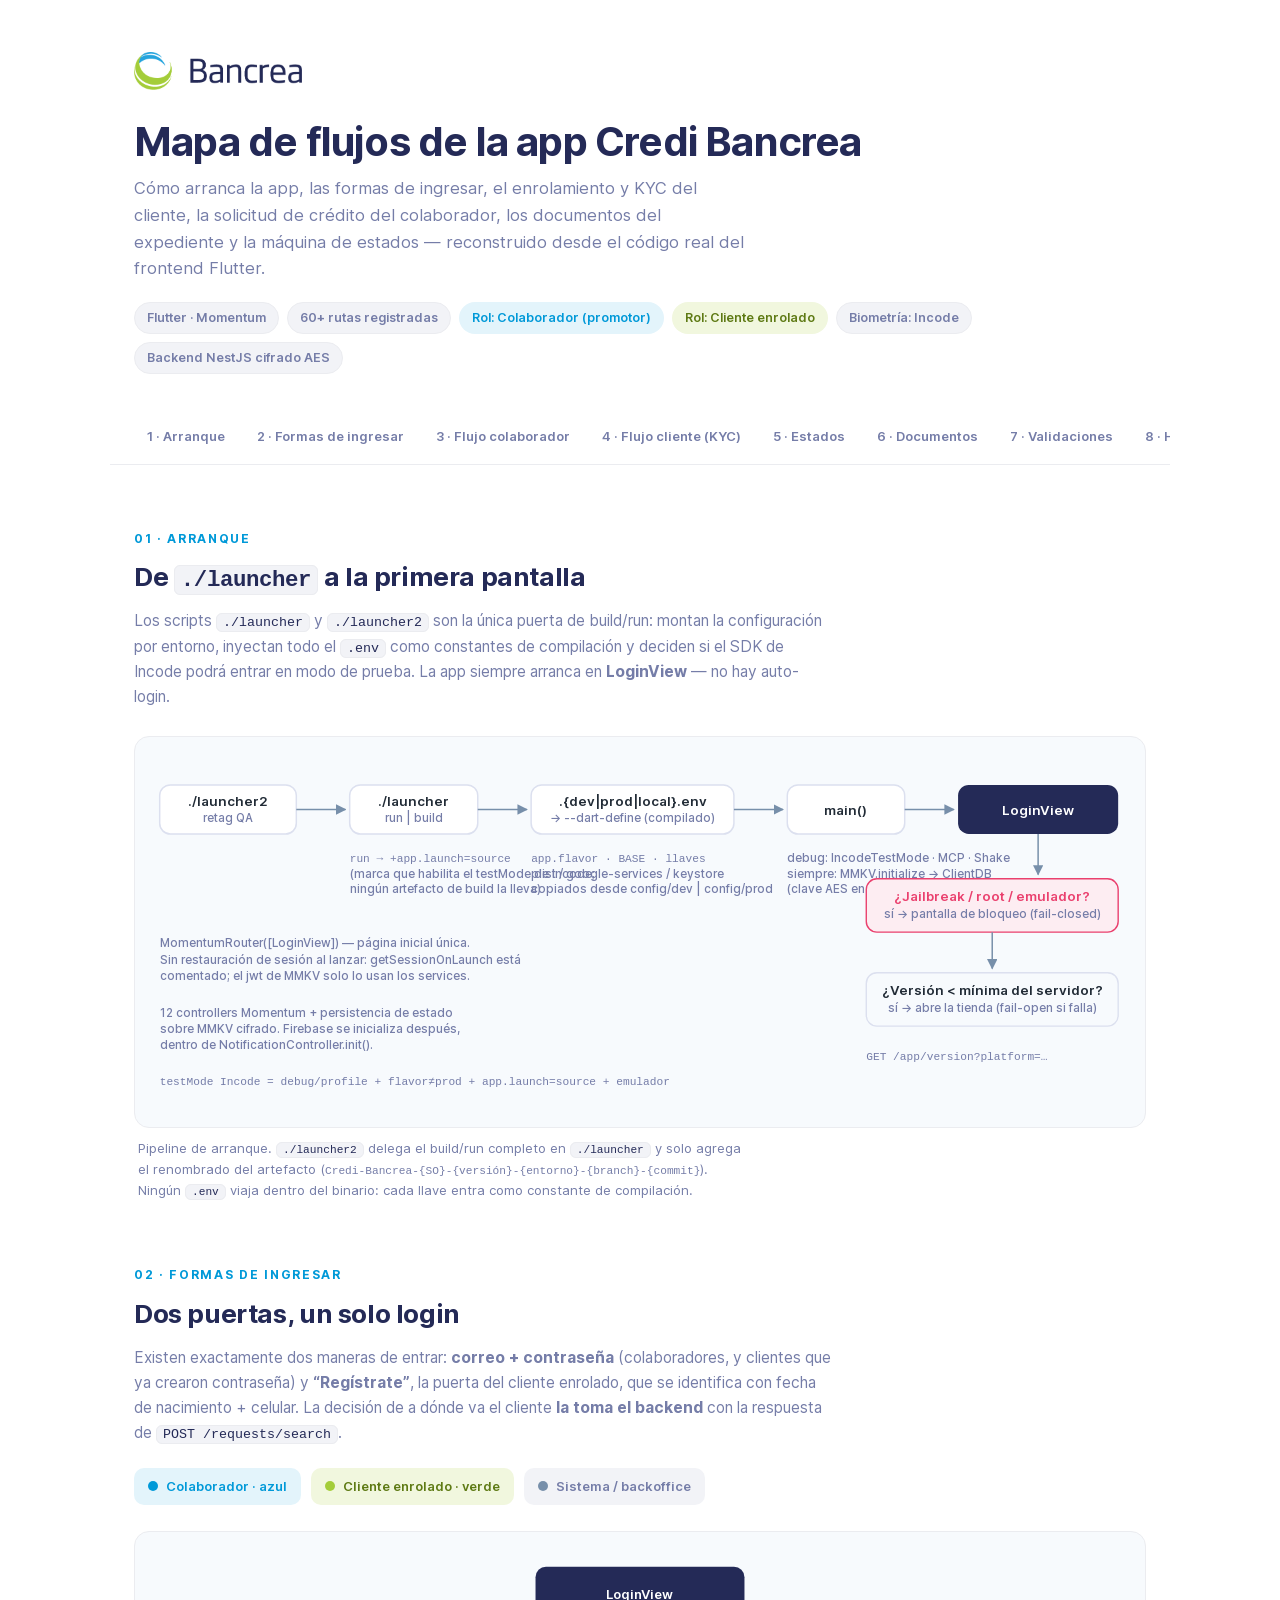
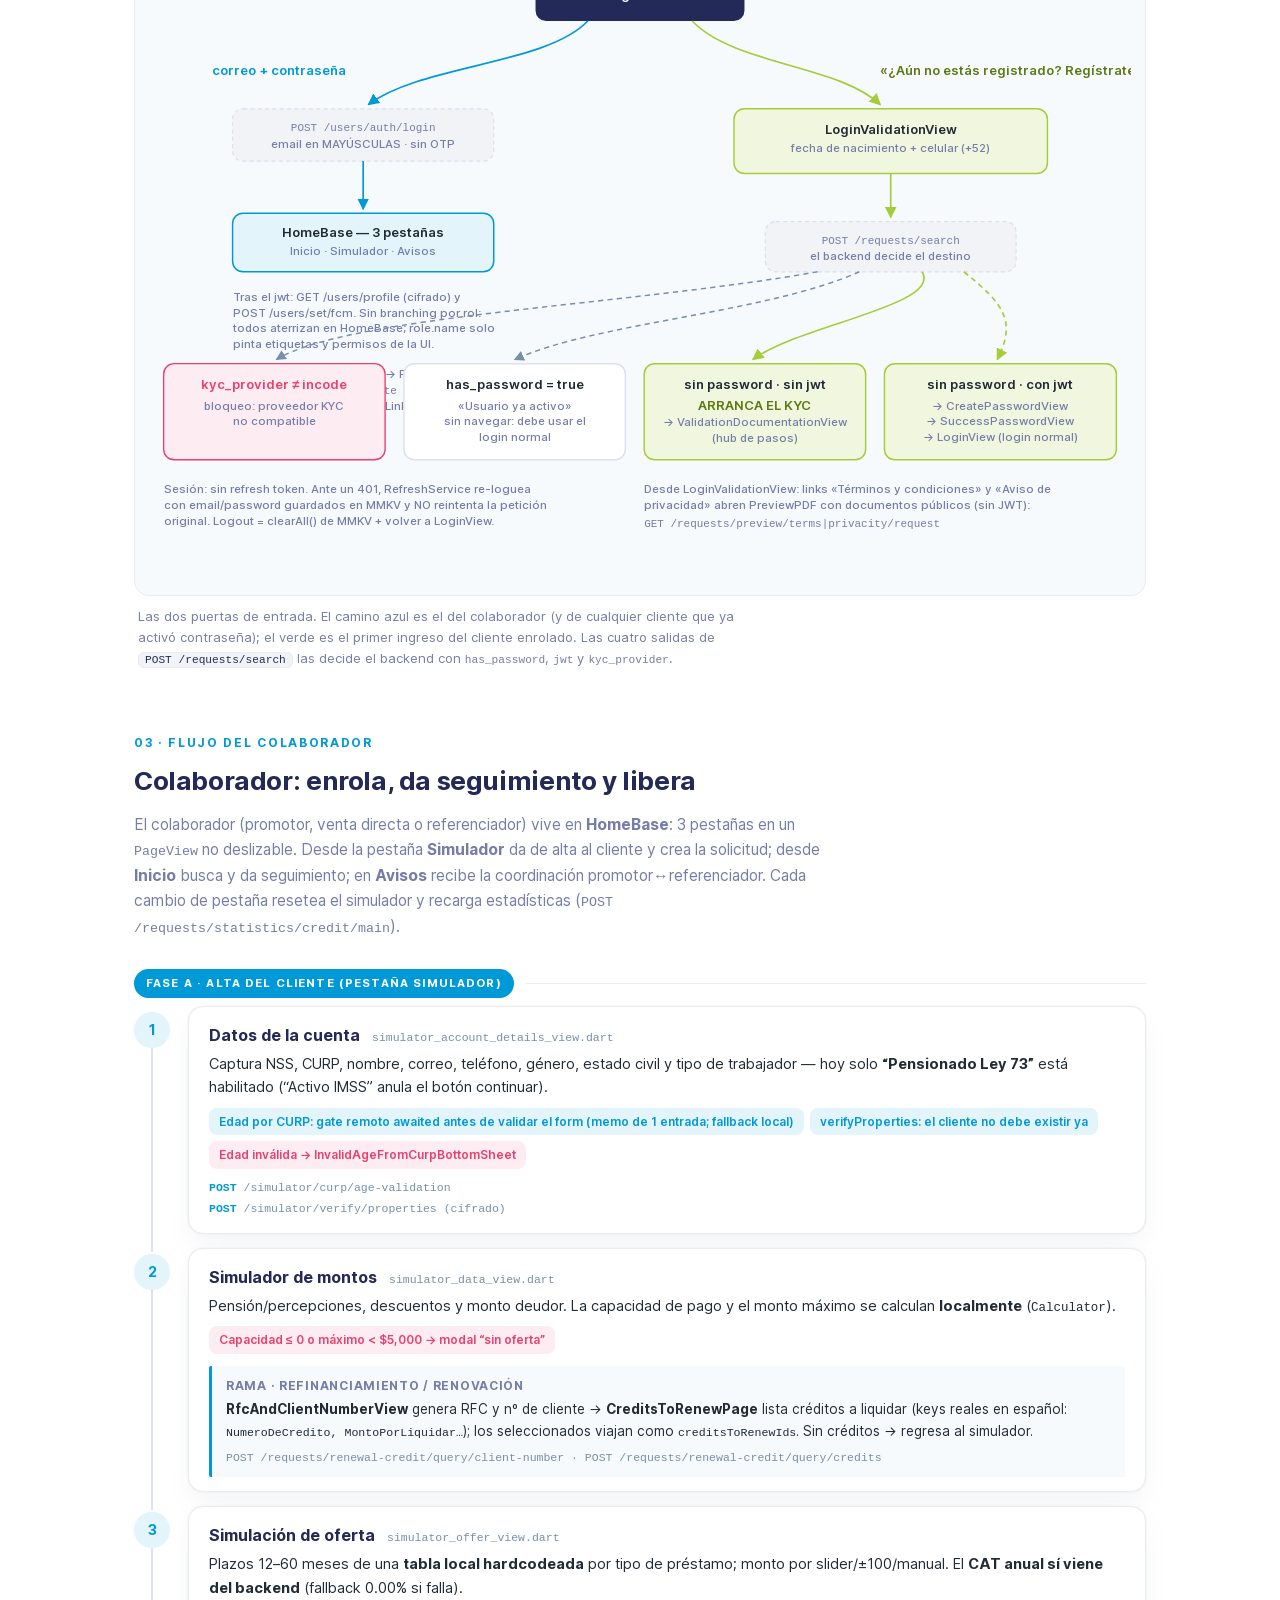
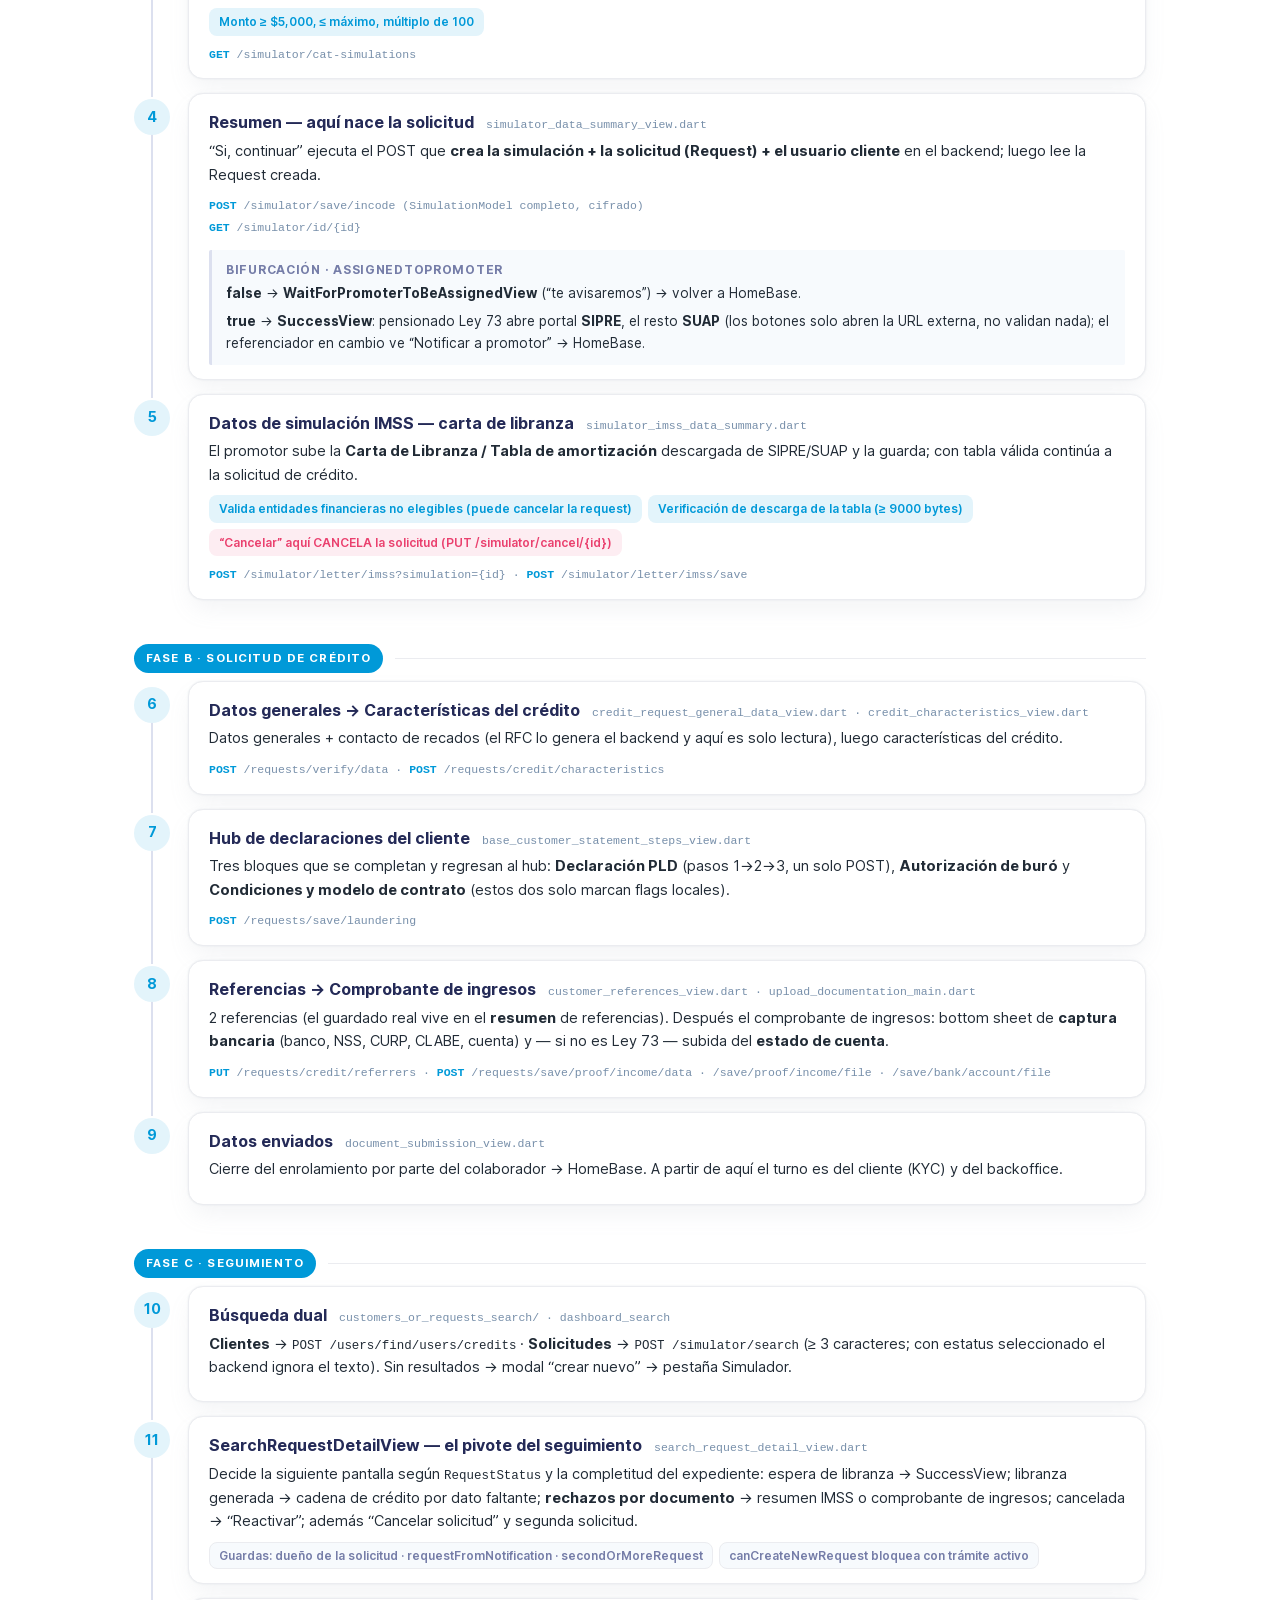
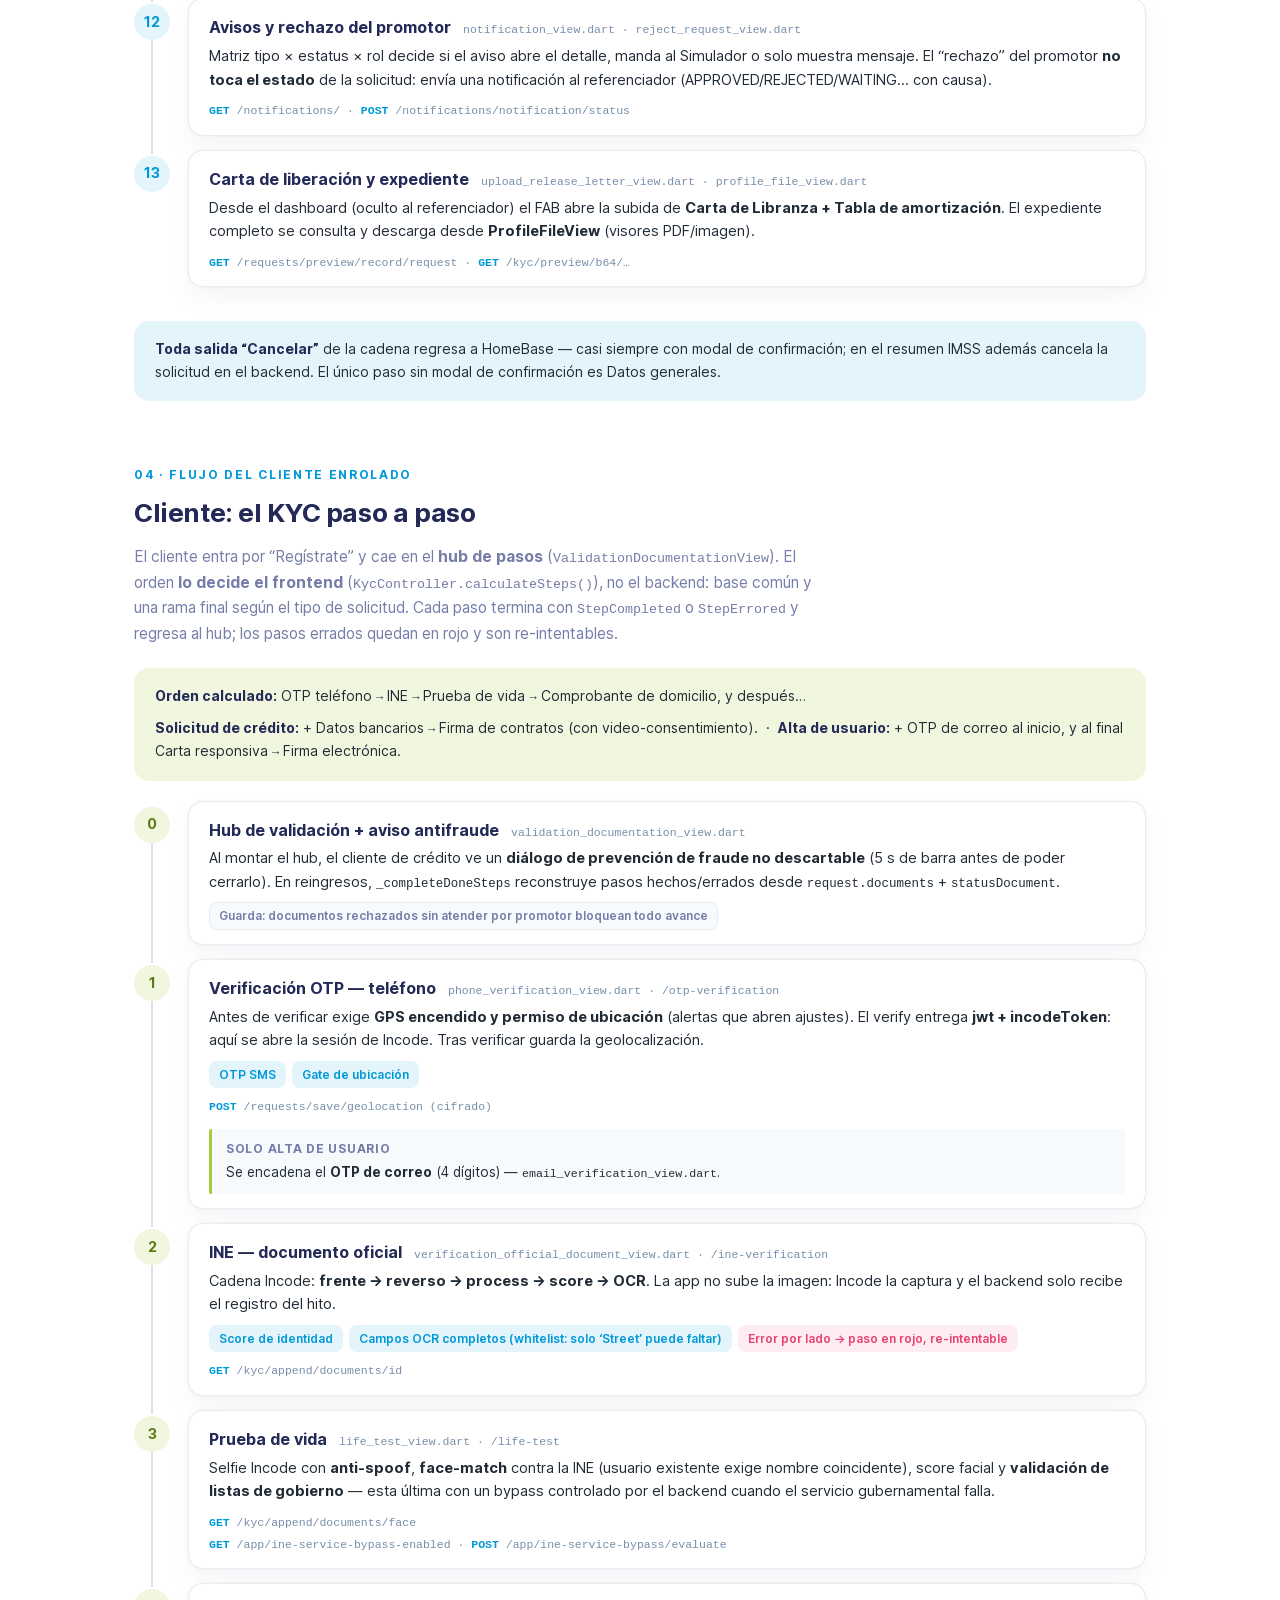
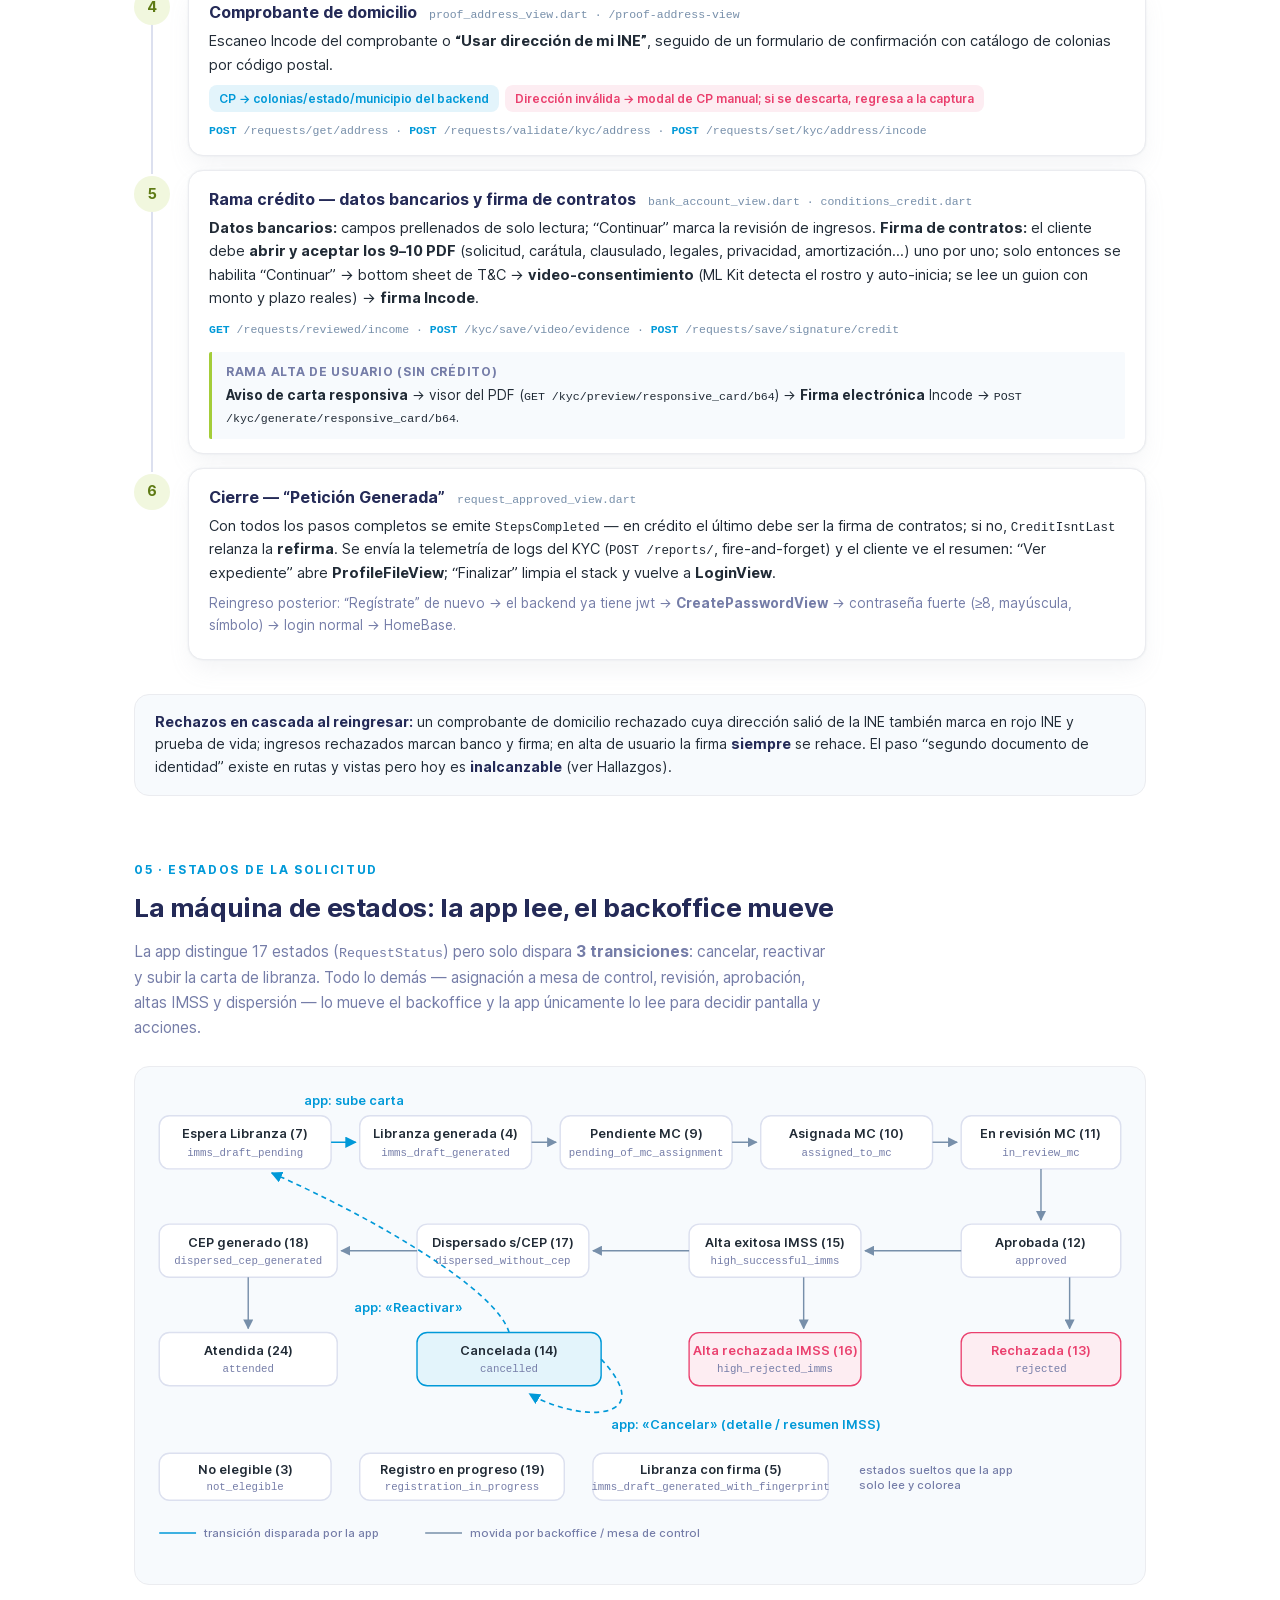
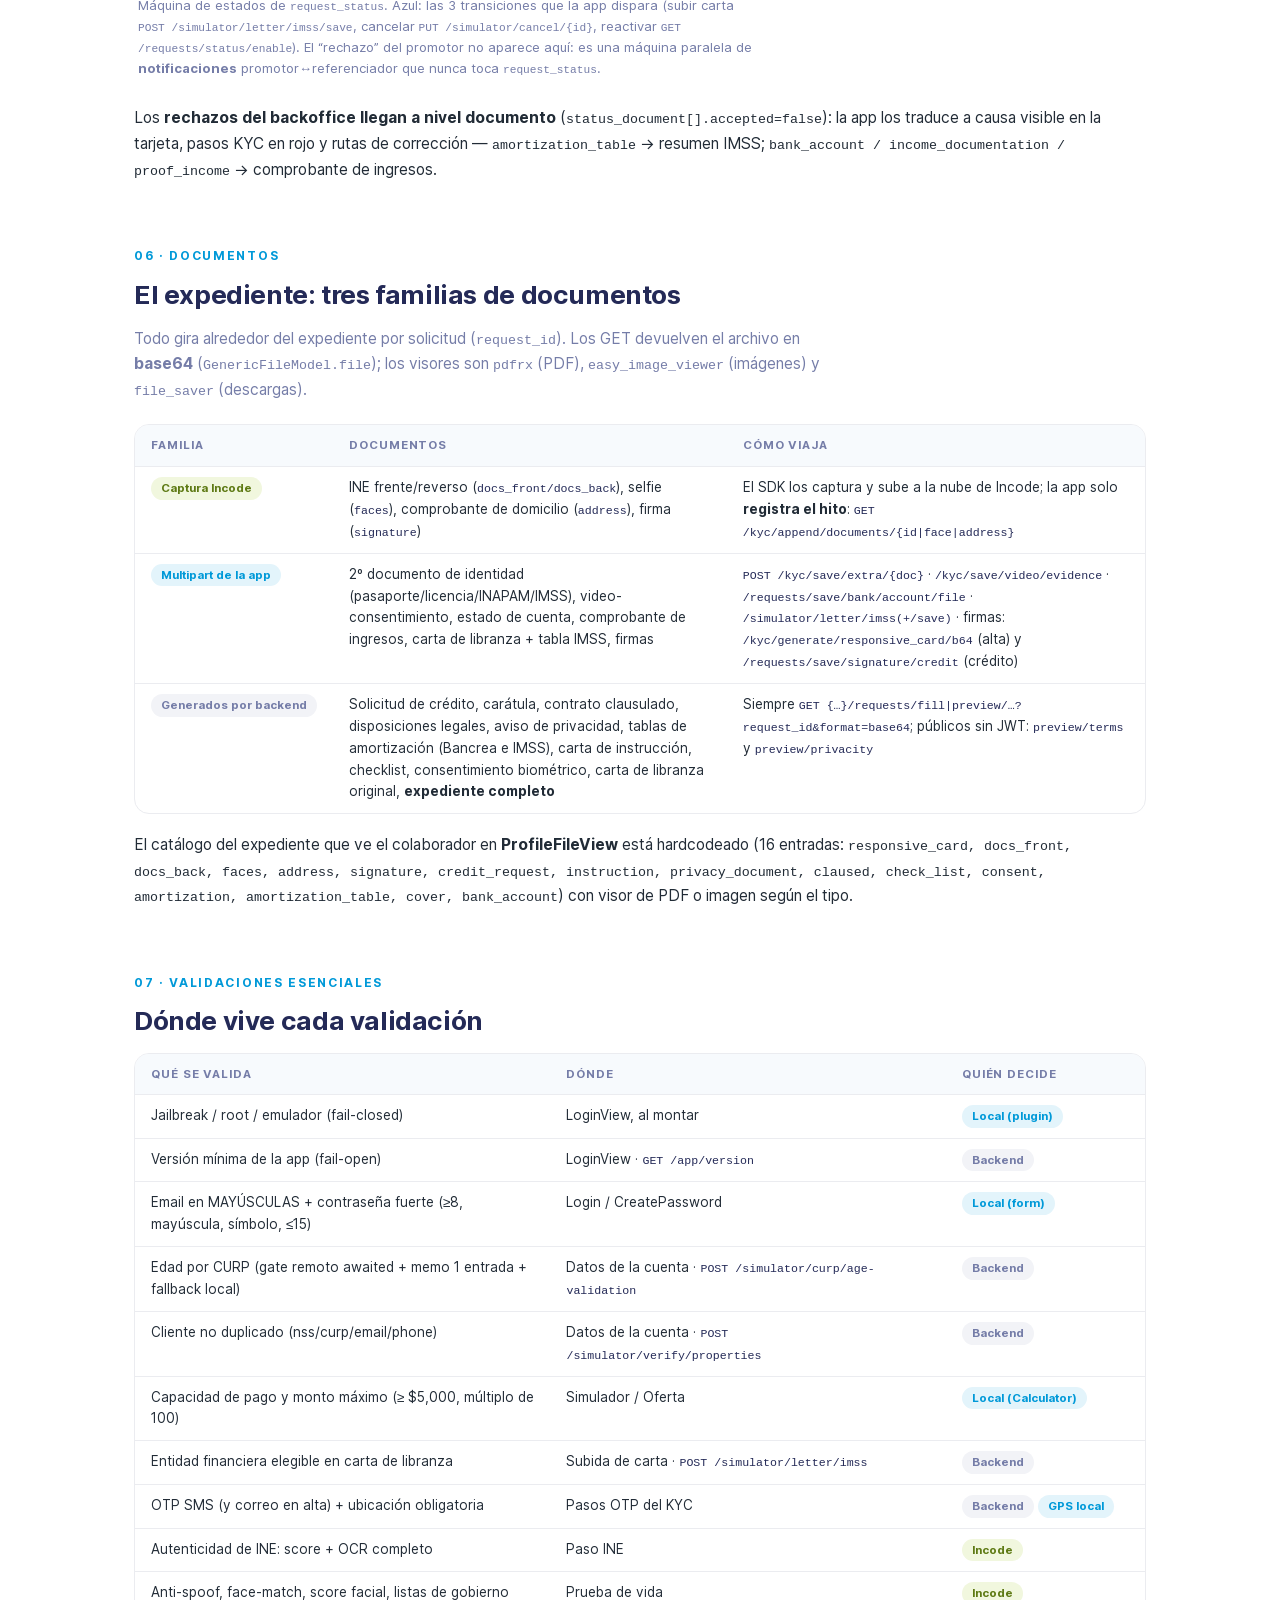
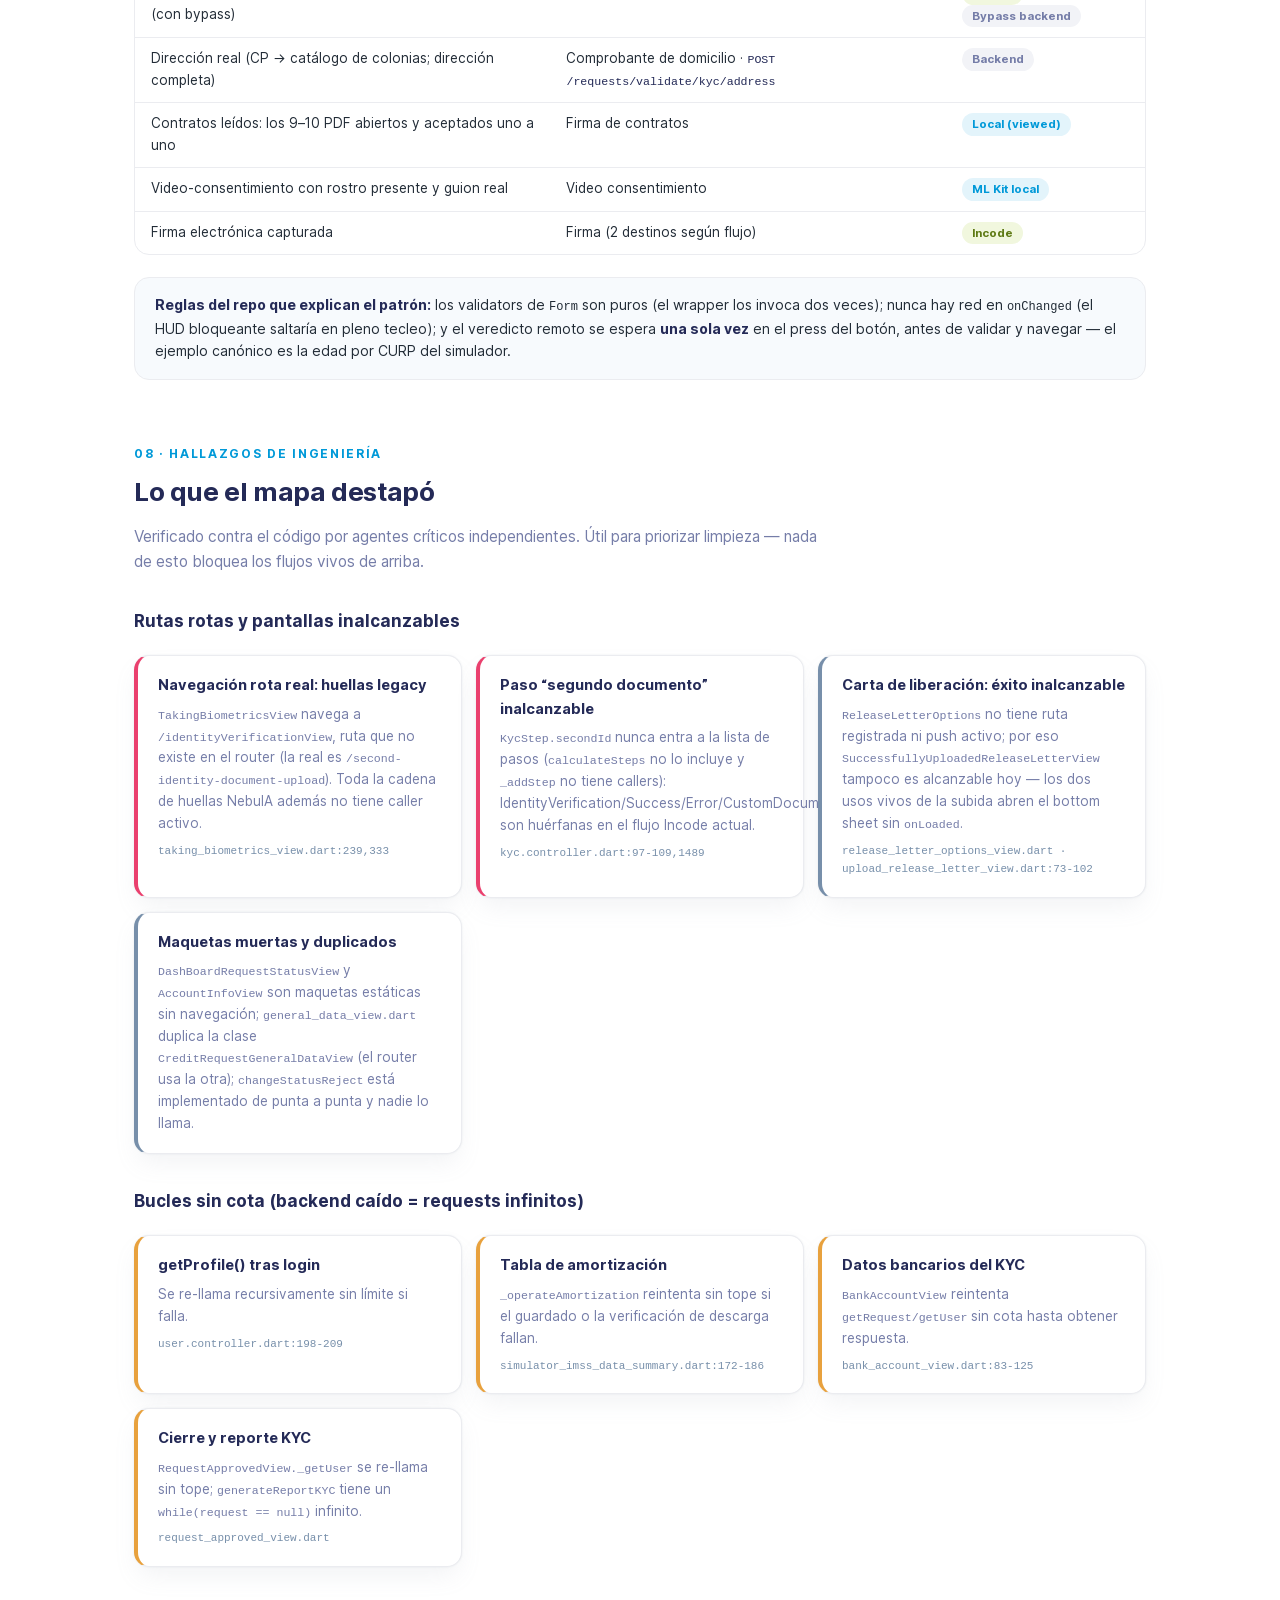
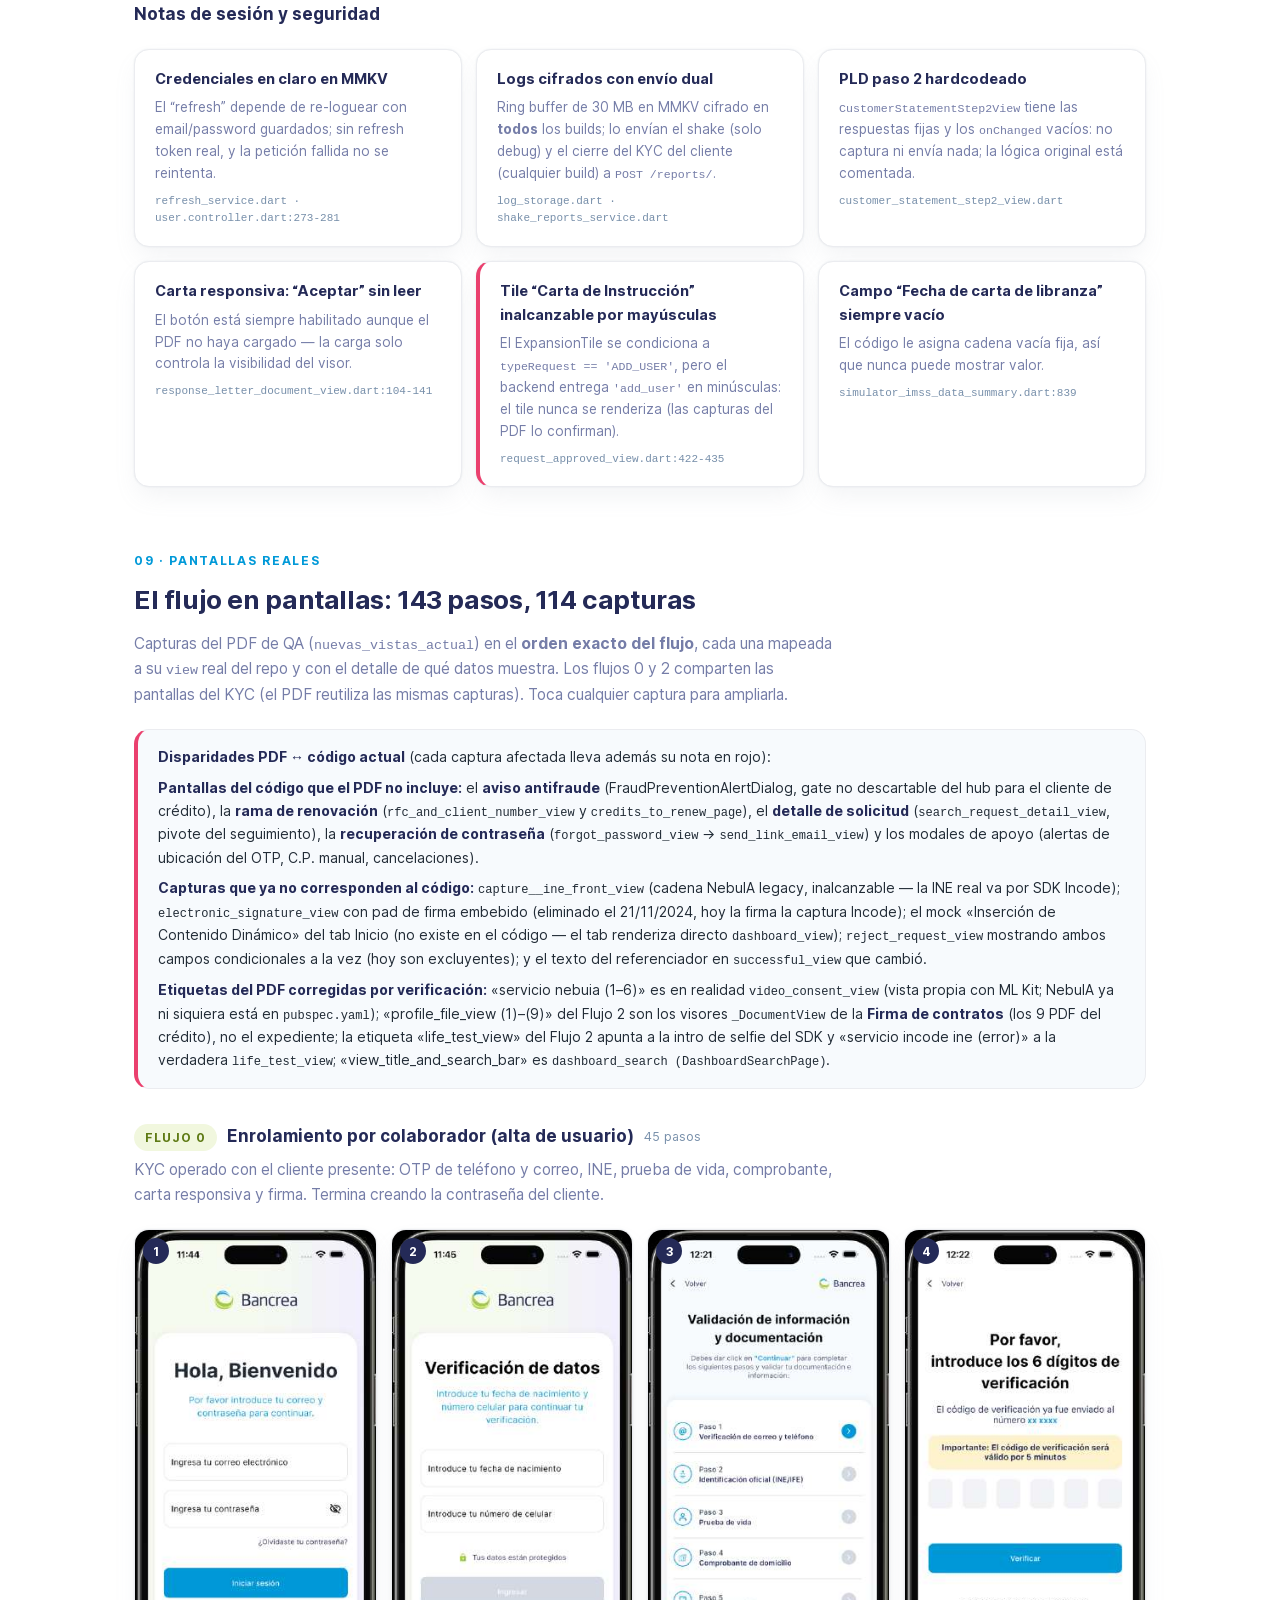
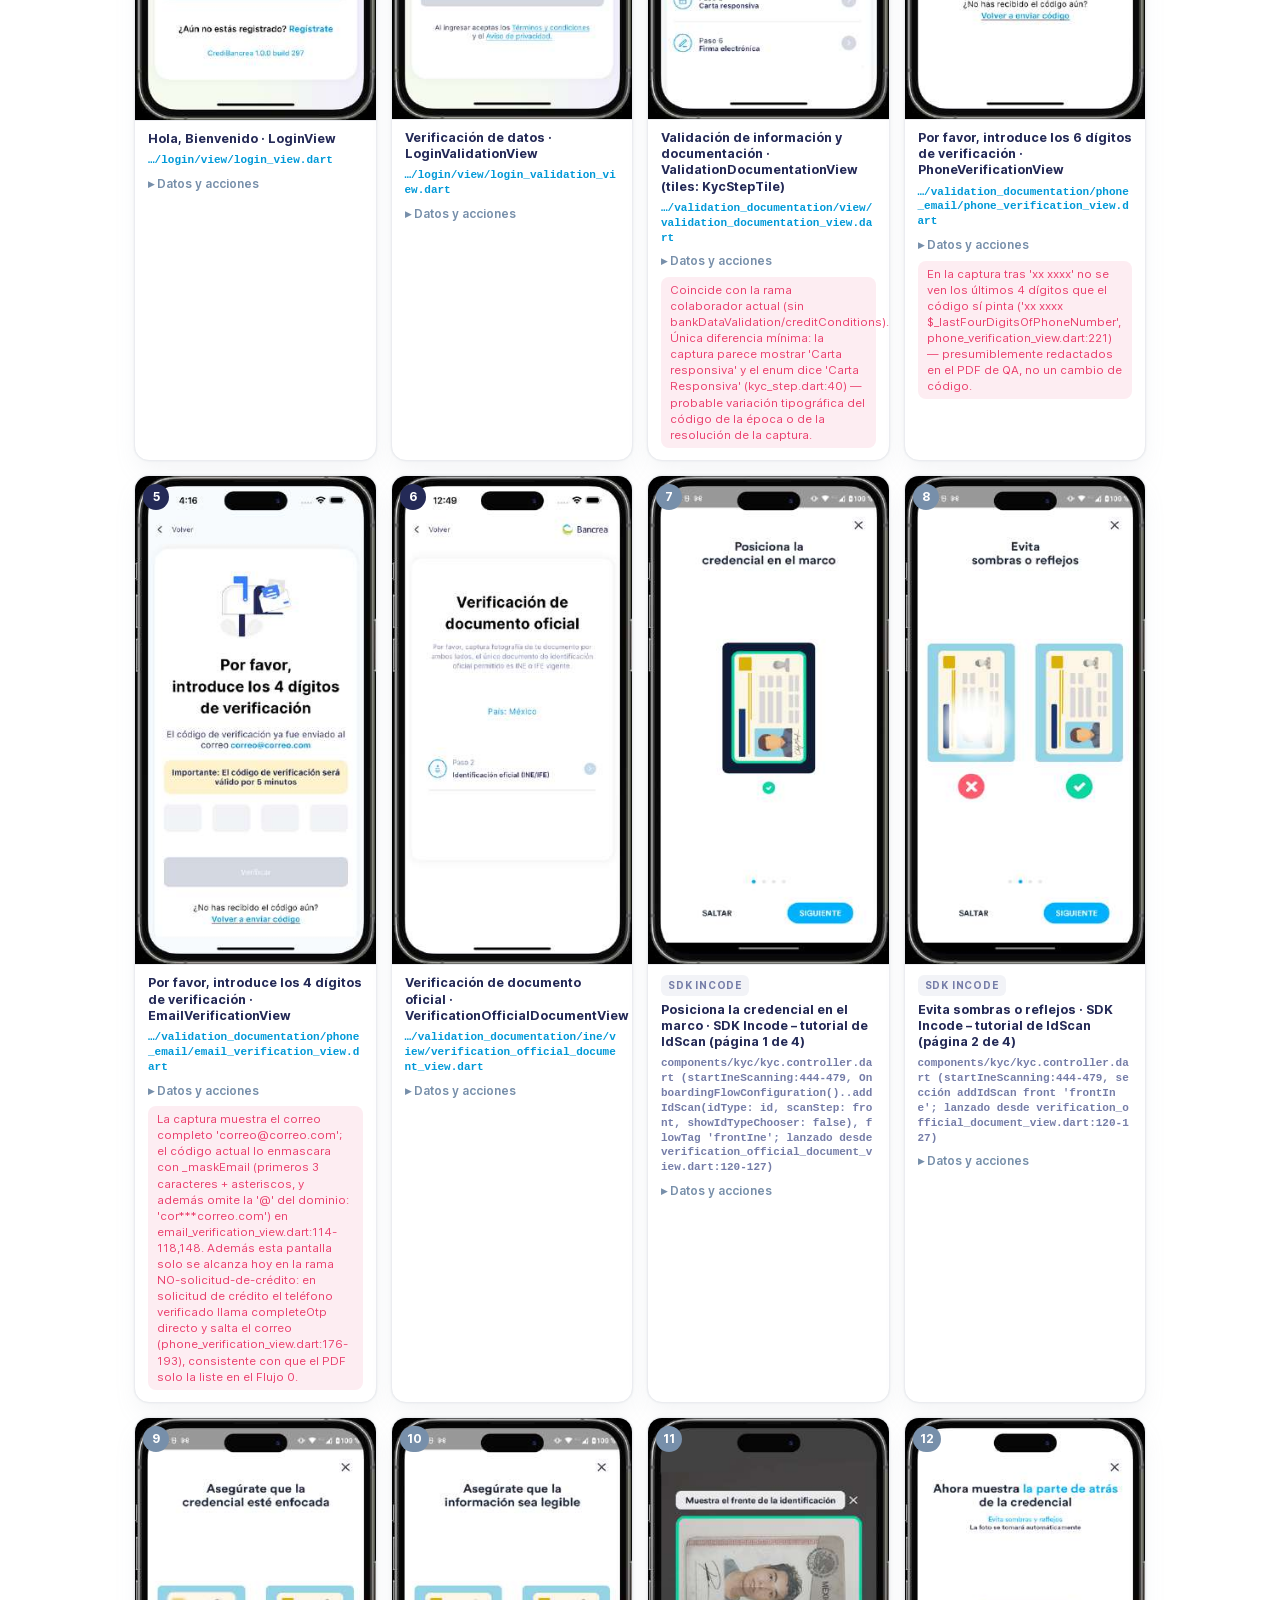
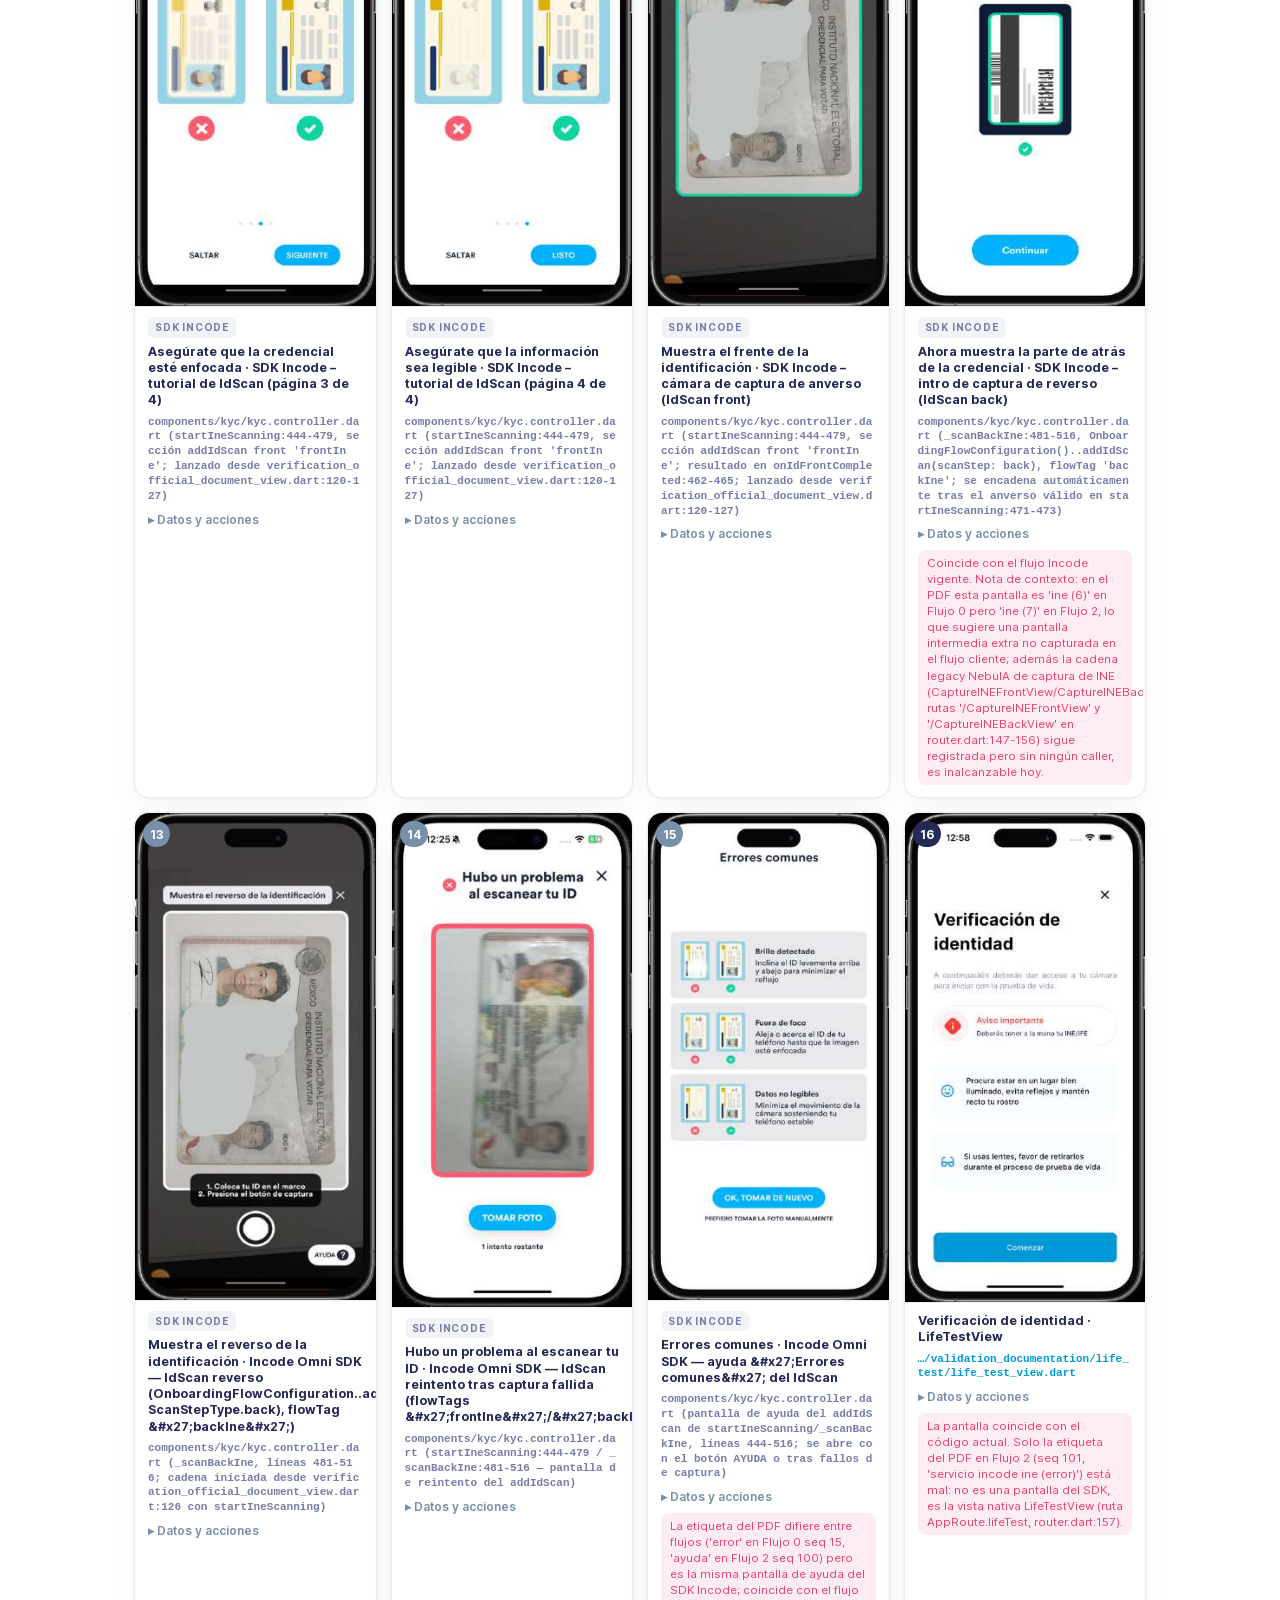
==== index.html @ b10d3ae9 "feat: mapa de flujos Credi Bancrea como sitio estático (flujos, estados, documentos y 114 pantallas " ====
<!doctype html>
<html lang="es">
<head>
<meta charset="utf-8">
<meta name="viewport" content="width=device-width, initial-scale=1">
<title>Credi Bancrea · Mapa de flujos</title>
<meta name="description" content="Mapa de flujos de la app Credi Bancrea: arranque, formas de ingresar, flujos por rol, estados, documentos y las pantallas reales verificadas contra el código.">
<link rel="icon" href="assets/img/logo_bancrea_crop.png">
<link rel="stylesheet" href="assets/css/styles.css">
</head>
<body>


<div class="wrap">

<header class="hero">
  <span class="logo-chip"><img src="assets/img/logo_bancrea.png" alt="Bancrea"></span>
  <h1>Mapa de flujos de la app Credi&nbsp;Bancrea</h1>
  <p class="lede">Cómo arranca la app, las formas de ingresar, el enrolamiento y KYC del cliente, la solicitud de crédito del colaborador, los documentos del expediente y la máquina de estados — reconstruido desde el código real del frontend Flutter.</p>
  <div class="meta">
    <span class="chip">Flutter · Momentum</span>
    <span class="chip">60+ rutas registradas</span>
    <span class="chip b">Rol: Colaborador (promotor)</span>
    <span class="chip g">Rol: Cliente enrolado</span>
    <span class="chip">Biometría: Incode</span>
    <span class="chip">Backend NestJS cifrado AES</span>
  </div>
</header>

<nav class="toc" aria-label="Secciones"><div class="row">
  <a href="#arranque">1 · Arranque</a>
  <a href="#ingreso">2 · Formas de ingresar</a>
  <a href="#colaborador">3 · Flujo colaborador</a>
  <a href="#cliente">4 · Flujo cliente (KYC)</a>
  <a href="#estados">5 · Estados</a>
  <a href="#documentos">6 · Documentos</a>
  <a href="#validaciones">7 · Validaciones</a>
  <a href="#hallazgos">8 · Hallazgos</a>
  <a href="#pantallas">9 · Pantallas</a>
</div></nav>

<!-- ============================================================ -->
<section id="arranque">
  <p class="eyebrow">01 · Arranque</p>
  <h2>De <code>./launcher</code> a la primera pantalla</h2>
  <p class="intro">Los scripts <code>./launcher</code> y <code>./launcher2</code> son la única puerta de build/run: montan la configuración por entorno, inyectan todo el <code>.env</code> como constantes de compilación y deciden si el SDK de Incode podrá entrar en modo de prueba. La app siempre arranca en <b>LoginView</b> — no hay auto-login.</p>

  <figure>
    <div class="fig-scroll">
    <svg viewBox="0 0 920 332" role="img" aria-label="Pipeline de arranque: launcher2 delega en launcher, que genera dart-defines desde el archivo .env y ejecuta main(), que termina montando LoginView; ahí corren dos gates: jailbreak (bloqueo fail-closed) y versión mínima (tienda, fail-open)">
      <defs>
        <marker id="s1a" viewBox="0 0 10 10" refX="9" refY="5" markerWidth="7" markerHeight="7" orient="auto-start-reverse"><path d="M0 0L10 5L0 10z" class="mk"/></marker>
      </defs>
      <g class="nd"><rect x="10" y="28" width="128" height="46"/><text x="74" y="48" text-anchor="middle">./launcher2</text><text x="74" y="63" text-anchor="middle" class="t2">retag QA</text></g>
      <g class="nd"><rect x="188" y="28" width="120" height="46"/><text x="248" y="48" text-anchor="middle">./launcher</text><text x="248" y="63" text-anchor="middle" class="t2">run | build</text></g>
      <g class="nd"><rect x="358" y="28" width="190" height="46"/><text x="453" y="48" text-anchor="middle">.{dev|prod|local}.env</text><text x="453" y="63" text-anchor="middle" class="t2">→ --dart-define (compilado)</text></g>
      <g class="nd"><rect x="598" y="28" width="110" height="46"/><text x="653" y="56" text-anchor="middle">main()</text></g>
      <g class="nd-strong"><rect x="758" y="28" width="150" height="46"/><text x="833" y="56" text-anchor="middle" class="tw">LoginView</text></g>
      <line x1="138" y1="51" x2="184" y2="51" class="ln" marker-end="url(#s1a)"/>
      <line x1="308" y1="51" x2="354" y2="51" class="ln" marker-end="url(#s1a)"/>
      <line x1="548" y1="51" x2="594" y2="51" class="ln" marker-end="url(#s1a)"/>
      <line x1="708" y1="51" x2="754" y2="51" class="ln" marker-end="url(#s1a)"/>

      <text x="188" y="100" class="tm">run → +app.launch=source</text>
      <text x="188" y="115" class="t2">(marca que habilita el testMode de Incode;</text>
      <text x="188" y="129" class="t2">ningún artefacto de build la lleva)</text>
      <text x="358" y="100" class="tm">app.flavor · BASE · llaves</text>
      <text x="358" y="115" class="t2">plist / google-services / keystore</text>
      <text x="358" y="129" class="t2">copiados desde config/dev | config/prod</text>
      <text x="598" y="100" class="t2">debug: IncodeTestMode · MCP · Shake</text>
      <text x="598" y="115" class="t2">siempre: MMKV.initialize → ClientDB</text>
      <text x="598" y="129" class="t2">(clave AES en Keystore / Keychain)</text>

      <line x1="833" y1="74" x2="833" y2="112" class="ln" marker-end="url(#s1a)"/>
      <g class="gate-red"><rect x="672" y="116" width="236" height="50"/><text x="790" y="137" text-anchor="middle" class="te">¿Jailbreak / root / emulador?</text><text x="790" y="153" text-anchor="middle" class="t2">sí → pantalla de bloqueo (fail-closed)</text></g>
      <line x1="790" y1="166" x2="790" y2="200" class="ln" marker-end="url(#s1a)"/>
      <g class="gate-ok"><rect x="672" y="204" width="236" height="50"/><text x="790" y="225" text-anchor="middle">¿Versión &lt; mínima del servidor?</text><text x="790" y="241" text-anchor="middle" class="t2">sí → abre la tienda (fail-open si falla)</text></g>
      <text x="672" y="286" class="tm">GET /app/version?platform=…</text>

      <text x="10" y="180" class="t2">MomentumRouter([LoginView]) — página inicial única.</text>
      <text x="10" y="196" class="t2">Sin restauración de sesión al lanzar: getSessionOnLaunch está</text>
      <text x="10" y="211" class="t2">comentado; el jwt de MMKV solo lo usan los services.</text>
      <text x="10" y="245" class="t2">12 controllers Momentum + persistencia de estado</text>
      <text x="10" y="260" class="t2">sobre MMKV cifrado. Firebase se inicializa después,</text>
      <text x="10" y="275" class="t2">dentro de NotificationController.init().</text>
      <text x="10" y="309" class="tm">testMode Incode = debug/profile + flavor≠prod + app.launch=source + emulador</text>
    </svg>
    </div>
    <figcaption>Pipeline de arranque. <code>./launcher2</code> delega el build/run completo en <code>./launcher</code> y solo agrega el renombrado del artefacto (<span class="mono">Credi-Bancrea-{SO}-{versión}-{entorno}-{branch}-{commit}</span>). Ningún <code>.env</code> viaja dentro del binario: cada llave entra como constante de compilación.</figcaption>
  </figure>
</section>

<!-- ============================================================ -->
<section id="ingreso">
  <p class="eyebrow">02 · Formas de ingresar</p>
  <h2>Dos puertas, un solo login</h2>
  <p class="intro">Existen exactamente dos maneras de entrar: <b>correo + contraseña</b> (colaboradores, y clientes que ya crearon contraseña) y <b>“Regístrate”</b>, la puerta del cliente enrolado, que se identifica con fecha de nacimiento + celular. La decisión de a dónde va el cliente <b>la toma el backend</b> con la respuesta de <code>POST /requests/search</code>.</p>

  <div class="roles-legend">
    <span class="role-pill colab"><span class="dot"></span>Colaborador · azul</span>
    <span class="role-pill cli"><span class="dot"></span>Cliente enrolado · verde</span>
    <span class="role-pill sys"><span class="dot"></span>Sistema / backoffice</span>
  </div>

  <figure>
    <div class="fig-scroll">
    <svg viewBox="0 0 940 600" role="img" aria-label="Desde LoginView hay dos caminos: login con correo y contraseña hacia HomeBase, o Regístrate hacia LoginValidationView, cuyo POST /requests/search decide entre cuatro salidas: proveedor incompatible, usuario ya activo, arrancar KYC o crear contraseña">
      <defs>
        <marker id="s2a" viewBox="0 0 10 10" refX="9" refY="5" markerWidth="7" markerHeight="7" orient="auto-start-reverse"><path d="M0 0L10 5L0 10z" class="mk"/></marker>
        <marker id="s2c" viewBox="0 0 10 10" refX="9" refY="5" markerWidth="7" markerHeight="7" orient="auto-start-reverse"><path d="M0 0L10 5L0 10z" class="mk-c"/></marker>
        <marker id="s2g" viewBox="0 0 10 10" refX="9" refY="5" markerWidth="7" markerHeight="7" orient="auto-start-reverse"><path d="M0 0L10 5L0 10z" class="mk-g"/></marker>
      </defs>
      <g class="nd-strong"><rect x="370" y="16" width="200" height="52"/><text x="470" y="47" text-anchor="middle" class="tw">LoginView</text></g>

      <path d="M 420 68 C 380 110, 260 110, 210 148" class="ln-c" fill="none" marker-end="url(#s2c)"/>
      <text x="60" y="120" class="tc">correo + contraseña</text>
      <path d="M 520 68 C 560 110, 660 110, 700 148" class="ln-g" fill="none" marker-end="url(#s2g)"/>
      <text x="700" y="120" class="tg">«¿Aún no estás registrado? Regístrate»</text>

      <g class="ep"><rect x="80" y="152" width="250" height="50"/><text x="205" y="173" text-anchor="middle" class="tm">POST /users/auth/login</text><text x="205" y="190" text-anchor="middle" class="t2">email en MAYÚSCULAS · sin OTP</text></g>
      <line x1="205" y1="202" x2="205" y2="248" class="ln-c" marker-end="url(#s2c)"/>
      <g class="nd-colab"><rect x="80" y="252" width="250" height="56"/><text x="205" y="275" text-anchor="middle">HomeBase — 3 pestañas</text><text x="205" y="292" text-anchor="middle" class="t2">Inicio · Simulador · Avisos</text></g>
      <text x="80" y="336" class="t2">Tras el jwt: GET /users/profile (cifrado) y</text>
      <text x="80" y="351" class="t2">POST /users/set/fcm. Sin branching por rol:</text>
      <text x="80" y="366" class="t2">todos aterrizan en HomeBase; role.name solo</text>
      <text x="80" y="381" class="t2">pinta etiquetas y permisos de la UI.</text>
      <text x="80" y="410" class="t2">¿Olvidaste tu contraseña? → ForgotPasswordView →</text>
      <text x="80" y="425" class="tm">GET /users/reset/generate</text>
      <text x="80" y="440" class="t2">→ enlace por correo (SendLinkEmailView)</text>

      <g class="nd-cli"><rect x="560" y="152" width="300" height="62"/><text x="710" y="176" text-anchor="middle">LoginValidationView</text><text x="710" y="193" text-anchor="middle" class="t2">fecha de nacimiento + celular (+52)</text></g>
      <line x1="710" y1="214" x2="710" y2="256" class="ln-g" marker-end="url(#s2g)"/>
      <g class="ep"><rect x="590" y="260" width="240" height="48"/><text x="710" y="281" text-anchor="middle" class="tm">POST /requests/search</text><text x="710" y="297" text-anchor="middle" class="t2">el backend decide el destino</text></g>

      <path d="M 640 308 C 460 340, 190 350, 122 392" class="ln ln-d" marker-end="url(#s2a)"/>
      <path d="M 680 308 C 590 348, 430 356, 350 392" class="ln ln-d" marker-end="url(#s2a)"/>
      <path d="M 740 308 C 760 340, 620 360, 578 392" class="ln-g" marker-end="url(#s2g)"/>
      <path d="M 780 308 C 820 340, 830 356, 812 392" class="ln-g ln-d" marker-end="url(#s2g)"/>

      <g class="gate-red"><rect x="14" y="396" width="212" height="92"/><text x="120" y="420" text-anchor="middle" class="te">kyc_provider ≠ incode</text><text x="120" y="440" text-anchor="middle" class="t2">bloqueo: proveedor KYC</text><text x="120" y="455" text-anchor="middle" class="t2">no compatible</text></g>
      <g class="nd"><rect x="244" y="396" width="212" height="92"/><text x="350" y="420" text-anchor="middle">has_password = true</text><text x="350" y="440" text-anchor="middle" class="t2">«Usuario ya activo»</text><text x="350" y="455" text-anchor="middle" class="t2">sin navegar: debe usar el</text><text x="350" y="470" text-anchor="middle" class="t2">login normal</text></g>
      <g class="nd-cli"><rect x="474" y="396" width="212" height="92"/><text x="580" y="420" text-anchor="middle">sin password · sin jwt</text><text x="580" y="440" text-anchor="middle" class="tg">ARRANCA EL KYC</text><text x="580" y="456" text-anchor="middle" class="t2">→ ValidationDocumentationView</text><text x="580" y="471" text-anchor="middle" class="t2">(hub de pasos)</text></g>
      <g class="nd-cli"><rect x="704" y="396" width="222" height="92"/><text x="815" y="420" text-anchor="middle">sin password · con jwt</text><text x="815" y="440" text-anchor="middle" class="t2">→ CreatePasswordView</text><text x="815" y="455" text-anchor="middle" class="t2">→ SuccessPasswordView</text><text x="815" y="470" text-anchor="middle" class="t2">→ LoginView (login normal)</text></g>

      <text x="474" y="520" class="t2">Desde LoginValidationView: links «Términos y condiciones» y «Aviso de</text>
      <text x="474" y="535" class="t2">privacidad» abren PreviewPDF con documentos públicos (sin JWT):</text>
      <text x="474" y="552" class="tm">GET /requests/preview/terms|privacity/request</text>
      <text x="14" y="520" class="t2">Sesión: sin refresh token. Ante un 401, RefreshService re-loguea</text>
      <text x="14" y="535" class="t2">con email/password guardados en MMKV y NO reintenta la petición</text>
      <text x="14" y="550" class="t2">original. Logout = clearAll() de MMKV + volver a LoginView.</text>
    </svg>
    </div>
    <figcaption>Las dos puertas de entrada. El camino azul es el del colaborador (y de cualquier cliente que ya activó contraseña); el verde es el primer ingreso del cliente enrolado. Las cuatro salidas de <code>POST /requests/search</code> las decide el backend con <span class="mono">has_password</span>, <span class="mono">jwt</span> y <span class="mono">kyc_provider</span>.</figcaption>
  </figure>
</section>

<!-- ============================================================ -->
<section id="colaborador">
  <p class="eyebrow">03 · Flujo del colaborador</p>
  <h2>Colaborador: enrola, da seguimiento y libera</h2>
  <p class="intro">El colaborador (promotor, venta directa o referenciador) vive en <b>HomeBase</b>: 3 pestañas en un <span class="mono">PageView</span> no deslizable. Desde la pestaña <b>Simulador</b> da de alta al cliente y crea la solicitud; desde <b>Inicio</b> busca y da seguimiento; en <b>Avisos</b> recibe la coordinación promotor↔referenciador. Cada cambio de pestaña resetea el simulador y recarga estadísticas (<span class="mono">POST /requests/statistics/credit/main</span>).</p>

  <div class="phase colab"><span class="tag">Fase A · Alta del cliente (pestaña Simulador)</span><span class="l"></span></div>
  <ol class="flow c-colab">
    <li><span class="num">1</span><div class="step">
      <div class="head"><span class="name">Datos de la cuenta</span><span class="file">simulator_account_details_view.dart</span></div>
      <p>Captura NSS, CURP, nombre, correo, teléfono, género, estado civil y tipo de trabajador — hoy solo <b>“Pensionado Ley 73”</b> está habilitado (“Activo IMSS” anula el botón continuar).</p>
      <div class="tags"><span class="vtag v">Edad por CURP: gate remoto awaited antes de validar el form (memo de 1 entrada; fallback local)</span><span class="vtag v">verifyProperties: el cliente no debe existir ya</span><span class="vtag e">Edad inválida → InvalidAgeFromCurpBottomSheet</span></div>
      <div class="eps"><span><b>POST</b> /simulator/curp/age-validation</span><span><b>POST</b> /simulator/verify/properties (cifrado)</span></div>
    </div></li>
    <li><span class="num">2</span><div class="step">
      <div class="head"><span class="name">Simulador de montos</span><span class="file">simulator_data_view.dart</span></div>
      <p>Pensión/percepciones, descuentos y monto deudor. La capacidad de pago y el monto máximo se calculan <b>localmente</b> (<span class="mono">Calculator</span>).</p>
      <div class="tags"><span class="vtag e">Capacidad ≤ 0 o máximo &lt; $5,000 → modal “sin oferta”</span></div>
      <div class="branch alt-c"><div class="bt">Rama · Refinanciamiento / renovación</div>
        <p><b>RfcAndClientNumberView</b> genera RFC y nº de cliente → <b>CreditsToRenewPage</b> lista créditos a liquidar (keys reales en español: <span class="mono">NumeroDeCredito, MontoPorLiquidar…</span>); los seleccionados viajan como <span class="mono">creditsToRenewIds</span>. Sin créditos → regresa al simulador.</p>
        <p class="mono" style="font-size:11.5px;color:var(--ink3)">POST /requests/renewal-credit/query/client-number · POST /requests/renewal-credit/query/credits</p>
      </div>
    </div></li>
    <li><span class="num">3</span><div class="step">
      <div class="head"><span class="name">Simulación de oferta</span><span class="file">simulator_offer_view.dart</span></div>
      <p>Plazos 12–60 meses de una <b>tabla local hardcodeada</b> por tipo de préstamo; monto por slider/±100/manual. El <b>CAT anual sí viene del backend</b> (fallback 0.00% si falla).</p>
      <div class="tags"><span class="vtag v">Monto ≥ $5,000, ≤ máximo, múltiplo de 100</span></div>
      <div class="eps"><span><b>GET</b> /simulator/cat-simulations</span></div>
    </div></li>
    <li><span class="num">4</span><div class="step">
      <div class="head"><span class="name">Resumen — aquí nace la solicitud</span><span class="file">simulator_data_summary_view.dart</span></div>
      <p>“Si, continuar” ejecuta el POST que <b>crea la simulación + la solicitud (Request) + el usuario cliente</b> en el backend; luego lee la Request creada.</p>
      <div class="eps"><span><b>POST</b> /simulator/save/incode (SimulationModel completo, cifrado)</span><span><b>GET</b> /simulator/id/{id}</span></div>
      <div class="branch"><div class="bt">Bifurcación · assignedToPromoter</div>
        <p><b>false</b> → <b>WaitForPromoterToBeAssignedView</b> (“te avisaremos”) → volver a HomeBase.</p>
        <p><b>true</b> → <b>SuccessView</b>: pensionado Ley 73 abre portal <b>SIPRE</b>, el resto <b>SUAP</b> (los botones solo abren la URL externa, no validan nada); el referenciador en cambio ve “Notificar a promotor” → HomeBase.</p>
      </div>
    </div></li>
    <li><span class="num">5</span><div class="step">
      <div class="head"><span class="name">Datos de simulación IMSS — carta de libranza</span><span class="file">simulator_imss_data_summary.dart</span></div>
      <p>El promotor sube la <b>Carta de Libranza / Tabla de amortización</b> descargada de SIPRE/SUAP y la guarda; con tabla válida continúa a la solicitud de crédito.</p>
      <div class="tags"><span class="vtag v">Valida entidades financieras no elegibles (puede cancelar la request)</span><span class="vtag v">Verificación de descarga de la tabla (≥ 9000 bytes)</span><span class="vtag e">“Cancelar” aquí CANCELA la solicitud (PUT /simulator/cancel/{id})</span></div>
      <div class="eps"><span><b>POST</b> /simulator/letter/imss?simulation={id} · <b>POST</b> /simulator/letter/imss/save</span></div>
    </div></li>
  </ol>

  <div class="phase colab"><span class="tag">Fase B · Solicitud de crédito</span><span class="l"></span></div>
  <ol class="flow c-colab">
    <li><span class="num">6</span><div class="step">
      <div class="head"><span class="name">Datos generales → Características del crédito</span><span class="file">credit_request_general_data_view.dart · credit_characteristics_view.dart</span></div>
      <p>Datos generales + contacto de recados (el RFC lo genera el backend y aquí es solo lectura), luego características del crédito.</p>
      <div class="eps"><span><b>POST</b> /requests/verify/data · <b>POST</b> /requests/credit/characteristics</span></div>
    </div></li>
    <li><span class="num">7</span><div class="step">
      <div class="head"><span class="name">Hub de declaraciones del cliente</span><span class="file">base_customer_statement_steps_view.dart</span></div>
      <p>Tres bloques que se completan y regresan al hub: <b>Declaración PLD</b> (pasos 1→2→3, un solo POST), <b>Autorización de buró</b> y <b>Condiciones y modelo de contrato</b> (estos dos solo marcan flags locales).</p>
      <div class="eps"><span><b>POST</b> /requests/save/laundering</span></div>
    </div></li>
    <li><span class="num">8</span><div class="step">
      <div class="head"><span class="name">Referencias → Comprobante de ingresos</span><span class="file">customer_references_view.dart · upload_documentation_main.dart</span></div>
      <p>2 referencias (el guardado real vive en el <b>resumen</b> de referencias). Después el comprobante de ingresos: bottom sheet de <b>captura bancaria</b> (banco, NSS, CURP, CLABE, cuenta) y — si no es Ley 73 — subida del <b>estado de cuenta</b>.</p>
      <div class="eps"><span><b>PUT</b> /requests/credit/referrers · <b>POST</b> /requests/save/proof/income/data · /save/proof/income/file · /save/bank/account/file</span></div>
    </div></li>
    <li><span class="num">9</span><div class="step">
      <div class="head"><span class="name">Datos enviados</span><span class="file">document_submission_view.dart</span></div>
      <p>Cierre del enrolamiento por parte del colaborador → HomeBase. A partir de aquí el turno es del cliente (KYC) y del backoffice.</p>
    </div></li>
  </ol>

  <div class="phase colab"><span class="tag">Fase C · Seguimiento</span><span class="l"></span></div>
  <ol class="flow c-colab">
    <li><span class="num">10</span><div class="step">
      <div class="head"><span class="name">Búsqueda dual</span><span class="file">customers_or_requests_search/ · dashboard_search</span></div>
      <p><b>Clientes</b> → <span class="mono">POST /users/find/users/credits</span> · <b>Solicitudes</b> → <span class="mono">POST /simulator/search</span> (≥ 3 caracteres; con estatus seleccionado el backend ignora el texto). Sin resultados → modal “crear nuevo” → pestaña Simulador.</p>
    </div></li>
    <li><span class="num">11</span><div class="step">
      <div class="head"><span class="name">SearchRequestDetailView — el pivote del seguimiento</span><span class="file">search_request_detail_view.dart</span></div>
      <p>Decide la siguiente pantalla según <span class="mono">RequestStatus</span> y la completitud del expediente: espera de libranza → SuccessView; libranza generada → cadena de crédito por dato faltante; <b>rechazos por documento</b> → resumen IMSS o comprobante de ingresos; cancelada → “Reactivar”; además “Cancelar solicitud” y segunda solicitud.</p>
      <div class="tags"><span class="vtag">Guardas: dueño de la solicitud · requestFromNotification · secondOrMoreRequest</span><span class="vtag">canCreateNewRequest bloquea con trámite activo</span></div>
    </div></li>
    <li><span class="num">12</span><div class="step">
      <div class="head"><span class="name">Avisos y rechazo del promotor</span><span class="file">notification_view.dart · reject_request_view.dart</span></div>
      <p>Matriz tipo × estatus × rol decide si el aviso abre el detalle, manda al Simulador o solo muestra mensaje. El “rechazo” del promotor <b>no toca el estado</b> de la solicitud: envía una notificación al referenciador (APPROVED/REJECTED/WAITING… con causa).</p>
      <div class="eps"><span><b>GET</b> /notifications/ · <b>POST</b> /notifications/notification/status</span></div>
    </div></li>
    <li><span class="num">13</span><div class="step">
      <div class="head"><span class="name">Carta de liberación y expediente</span><span class="file">upload_release_letter_view.dart · profile_file_view.dart</span></div>
      <p>Desde el dashboard (oculto al referenciador) el FAB abre la subida de <b>Carta de Libranza + Tabla de amortización</b>. El expediente completo se consulta y descarga desde <b>ProfileFileView</b> (visores PDF/imagen).</p>
      <div class="eps"><span><b>GET</b> /requests/preview/record/request · <b>GET</b> /kyc/preview/b64/…</span></div>
    </div></li>
  </ol>

  <div class="callout b"><p><b>Toda salida “Cancelar”</b> de la cadena regresa a HomeBase — casi siempre con modal de confirmación; en el resumen IMSS además cancela la solicitud en el backend. El único paso sin modal de confirmación es Datos generales.</p></div>
</section>

<!-- ============================================================ -->
<section id="cliente">
  <p class="eyebrow">04 · Flujo del cliente enrolado</p>
  <h2>Cliente: el KYC paso a paso</h2>
  <p class="intro">El cliente entra por “Regístrate” y cae en el <b>hub de pasos</b> (<span class="mono">ValidationDocumentationView</span>). El orden <b>lo decide el frontend</b> (<span class="mono">KycController.calculateSteps()</span>), no el backend: base común y una rama final según el tipo de solicitud. Cada paso termina con <span class="mono">StepCompleted</span> o <span class="mono">StepErrored</span> y regresa al hub; los pasos errados quedan en rojo y son re-intentables.</p>

  <div class="callout g">
    <p><b>Orden calculado:</b> OTP teléfono <span class="mono">→</span> INE <span class="mono">→</span> Prueba de vida <span class="mono">→</span> Comprobante de domicilio, y después…</p>
    <p><b>Solicitud de crédito:</b> + Datos bancarios <span class="mono">→</span> Firma de contratos (con video-consentimiento). &nbsp;·&nbsp; <b>Alta de usuario:</b> + OTP de correo al inicio, y al final Carta responsiva <span class="mono">→</span> Firma electrónica.</p>
  </div>

  <ol class="flow c-cli">
    <li><span class="num">0</span><div class="step">
      <div class="head"><span class="name">Hub de validación + aviso antifraude</span><span class="file">validation_documentation_view.dart</span></div>
      <p>Al montar el hub, el cliente de crédito ve un <b>diálogo de prevención de fraude no descartable</b> (5 s de barra antes de poder cerrarlo). En reingresos, <span class="mono">_completeDoneSteps</span> reconstruye pasos hechos/errados desde <span class="mono">request.documents</span> + <span class="mono">statusDocument</span>.</p>
      <div class="tags"><span class="vtag">Guarda: documentos rechazados sin atender por promotor bloquean todo avance</span></div>
    </div></li>
    <li><span class="num">1</span><div class="step">
      <div class="head"><span class="name">Verificación OTP — teléfono</span><span class="file">phone_verification_view.dart · /otp-verification</span></div>
      <p>Antes de verificar exige <b>GPS encendido y permiso de ubicación</b> (alertas que abren ajustes). El verify entrega <b>jwt + incodeToken</b>: aquí se abre la sesión de Incode. Tras verificar guarda la geolocalización.</p>
      <div class="tags"><span class="vtag v">OTP SMS</span><span class="vtag v">Gate de ubicación</span></div>
      <div class="eps"><span><b>POST</b> /requests/save/geolocation (cifrado)</span></div>
      <div class="branch alt-g"><div class="bt">Solo alta de usuario</div><p>Se encadena el <b>OTP de correo</b> (4 dígitos) — <span class="mono">email_verification_view.dart</span>.</p></div>
    </div></li>
    <li><span class="num">2</span><div class="step">
      <div class="head"><span class="name">INE — documento oficial</span><span class="file">verification_official_document_view.dart · /ine-verification</span></div>
      <p>Cadena Incode: <b>frente → reverso → process → score → OCR</b>. La app no sube la imagen: Incode la captura y el backend solo recibe el registro del hito.</p>
      <div class="tags"><span class="vtag v">Score de identidad</span><span class="vtag v">Campos OCR completos (whitelist: solo ‘Street’ puede faltar)</span><span class="vtag e">Error por lado → paso en rojo, re-intentable</span></div>
      <div class="eps"><span><b>GET</b> /kyc/append/documents/id</span></div>
    </div></li>
    <li><span class="num">3</span><div class="step">
      <div class="head"><span class="name">Prueba de vida</span><span class="file">life_test_view.dart · /life-test</span></div>
      <p>Selfie Incode con <b>anti-spoof</b>, <b>face-match</b> contra la INE (usuario existente exige nombre coincidente), score facial y <b>validación de listas de gobierno</b> — esta última con un bypass controlado por el backend cuando el servicio gubernamental falla.</p>
      <div class="eps"><span><b>GET</b> /kyc/append/documents/face</span><span><b>GET</b> /app/ine-service-bypass-enabled · <b>POST</b> /app/ine-service-bypass/evaluate</span></div>
    </div></li>
    <li><span class="num">4</span><div class="step">
      <div class="head"><span class="name">Comprobante de domicilio</span><span class="file">proof_address_view.dart · /proof-address-view</span></div>
      <p>Escaneo Incode del comprobante o <b>“Usar dirección de mi INE”</b>, seguido de un formulario de confirmación con catálogo de colonias por código postal.</p>
      <div class="tags"><span class="vtag v">CP → colonias/estado/municipio del backend</span><span class="vtag e">Dirección inválida → modal de CP manual; si se descarta, regresa a la captura</span></div>
      <div class="eps"><span><b>POST</b> /requests/get/address · <b>POST</b> /requests/validate/kyc/address · <b>POST</b> /requests/set/kyc/address/incode</span></div>
    </div></li>
    <li><span class="num">5</span><div class="step">
      <div class="head"><span class="name">Rama crédito — datos bancarios y firma de contratos</span><span class="file">bank_account_view.dart · conditions_credit.dart</span></div>
      <p><b>Datos bancarios:</b> campos prellenados de solo lectura; “Continuar” marca la revisión de ingresos. <b>Firma de contratos:</b> el cliente debe <b>abrir y aceptar los 9–10 PDF</b> (solicitud, carátula, clausulado, legales, privacidad, amortización…) uno por uno; solo entonces se habilita “Continuar” → bottom sheet de T&amp;C → <b>video-consentimiento</b> (ML Kit detecta el rostro y auto-inicia; se lee un guion con monto y plazo reales) → <b>firma Incode</b>.</p>
      <div class="eps"><span><b>GET</b> /requests/reviewed/income · <b>POST</b> /kyc/save/video/evidence · <b>POST</b> /requests/save/signature/credit</span></div>
      <div class="branch alt-g"><div class="bt">Rama alta de usuario (sin crédito)</div><p><b>Aviso de carta responsiva</b> → visor del PDF (<span class="mono">GET /kyc/preview/responsive_card/b64</span>) → <b>Firma electrónica</b> Incode → <span class="mono">POST /kyc/generate/responsive_card/b64</span>.</p></div>
    </div></li>
    <li><span class="num">6</span><div class="step">
      <div class="head"><span class="name">Cierre — “Petición Generada”</span><span class="file">request_approved_view.dart</span></div>
      <p>Con todos los pasos completos se emite <span class="mono">StepsCompleted</span> — en crédito el último debe ser la firma de contratos; si no, <span class="mono">CreditIsntLast</span> relanza la <b>refirma</b>. Se envía la telemetría de logs del KYC (<span class="mono">POST /reports/</span>, fire-and-forget) y el cliente ve el resumen: “Ver expediente” abre <b>ProfileFileView</b>; “Finalizar” limpia el stack y vuelve a <b>LoginView</b>.</p>
      <p class="note">Reingreso posterior: “Regístrate” de nuevo → el backend ya tiene jwt → <b>CreatePasswordView</b> → contraseña fuerte (≥8, mayúscula, símbolo) → login normal → HomeBase.</p>
    </div></li>
  </ol>

  <div class="callout"><p><b>Rechazos en cascada al reingresar:</b> un comprobante de domicilio rechazado cuya dirección salió de la INE también marca en rojo INE y prueba de vida; ingresos rechazados marcan banco y firma; en alta de usuario la firma <b>siempre</b> se rehace. El paso “segundo documento de identidad” existe en rutas y vistas pero hoy es <b>inalcanzable</b> (ver Hallazgos).</p></div>
</section>

<!-- ============================================================ -->
<section id="estados">
  <p class="eyebrow">05 · Estados de la solicitud</p>
  <h2>La máquina de estados: la app lee, el backoffice mueve</h2>
  <p class="intro">La app distingue 17 estados (<span class="mono">RequestStatus</span>) pero solo dispara <b>3 transiciones</b>: cancelar, reactivar y subir la carta de libranza. Todo lo demás — asignación a mesa de control, revisión, aprobación, altas IMSS y dispersión — lo mueve el backoffice y la app únicamente lo lee para decidir pantalla y acciones.</p>

  <figure>
    <div class="fig-scroll">
    <svg viewBox="0 0 960 470" role="img" aria-label="Cadena de estados de la solicitud: de espera de libranza a libranza generada (única transición de la app), luego asignación a mesa de control, revisión, aprobación o rechazo, alta IMSS, dispersión y atendida; cancelar y reactivar también los dispara la app">
      <defs>
        <marker id="s3a" viewBox="0 0 10 10" refX="9" refY="5" markerWidth="7" markerHeight="7" orient="auto-start-reverse"><path d="M0 0L10 5L0 10z" class="mk"/></marker>
        <marker id="s3c" viewBox="0 0 10 10" refX="9" refY="5" markerWidth="7" markerHeight="7" orient="auto-start-reverse"><path d="M0 0L10 5L0 10z" class="mk-c"/></marker>
      </defs>
      <g class="nd"><rect x="10" y="30" width="168" height="52"/><text x="94" y="52" text-anchor="middle">Espera Libranza (7)</text><text x="94" y="69" text-anchor="middle" class="tm">imms_draft_pending</text></g>
      <g class="nd"><rect x="206" y="30" width="168" height="52"/><text x="290" y="52" text-anchor="middle">Libranza generada (4)</text><text x="290" y="69" text-anchor="middle" class="tm">imms_draft_generated</text></g>
      <g class="nd"><rect x="402" y="30" width="168" height="52"/><text x="486" y="52" text-anchor="middle">Pendiente MC (9)</text><text x="486" y="69" text-anchor="middle" class="tm">pending_of_mc_assignment</text></g>
      <g class="nd"><rect x="598" y="30" width="168" height="52"/><text x="682" y="52" text-anchor="middle">Asignada MC (10)</text><text x="682" y="69" text-anchor="middle" class="tm">assigned_to_mc</text></g>
      <g class="nd"><rect x="794" y="30" width="156" height="52"/><text x="872" y="52" text-anchor="middle">En revisión MC (11)</text><text x="872" y="69" text-anchor="middle" class="tm">in_review_mc</text></g>
      <line x1="178" y1="56" x2="202" y2="56" class="ln-c" marker-end="url(#s3c)"/>
      <text x="152" y="20" class="tc">app: sube carta</text>
      <line x1="374" y1="56" x2="398" y2="56" class="ln" marker-end="url(#s3a)"/>
      <line x1="570" y1="56" x2="594" y2="56" class="ln" marker-end="url(#s3a)"/>
      <line x1="766" y1="56" x2="790" y2="56" class="ln" marker-end="url(#s3a)"/>

      <path d="M 872 82 L 872 132" class="ln" marker-end="url(#s3a)"/>
      <g class="nd"><rect x="794" y="136" width="156" height="52"/><text x="872" y="158" text-anchor="middle">Aprobada (12)</text><text x="872" y="175" text-anchor="middle" class="tm">approved</text></g>
      <path d="M 794 162 L 700 162" class="ln" marker-end="url(#s3a)"/>
      <g class="nd"><rect x="528" y="136" width="168" height="52"/><text x="612" y="158" text-anchor="middle">Alta exitosa IMSS (15)</text><text x="612" y="175" text-anchor="middle" class="tm">high_successful_imms</text></g>
      <path d="M 528 162 L 434 162" class="ln" marker-end="url(#s3a)"/>
      <g class="nd"><rect x="262" y="136" width="168" height="52"/><text x="346" y="158" text-anchor="middle">Dispersado s/CEP (17)</text><text x="346" y="175" text-anchor="middle" class="tm">dispersed_without_cep</text></g>
      <path d="M 262 162 L 188 162" class="ln" marker-end="url(#s3a)"/>
      <g class="nd"><rect x="10" y="136" width="174" height="52"/><text x="97" y="158" text-anchor="middle">CEP generado (18)</text><text x="97" y="175" text-anchor="middle" class="tm">dispersed_cep_generated</text></g>
      <path d="M 97 188 L 97 238" class="ln" marker-end="url(#s3a)"/>
      <g class="nd"><rect x="10" y="242" width="174" height="52"/><text x="97" y="264" text-anchor="middle">Atendida (24)</text><text x="97" y="281" text-anchor="middle" class="tm">attended</text></g>

      <path d="M 900 188 L 900 238" class="ln" marker-end="url(#s3a)"/>
      <g class="gate-red"><rect x="794" y="242" width="156" height="52"/><text x="872" y="264" text-anchor="middle" class="te">Rechazada (13)</text><text x="872" y="281" text-anchor="middle" class="tm">rejected</text></g>
      <path d="M 640 188 L 640 238" class="ln" marker-end="url(#s3a)"/>
      <g class="gate-red"><rect x="528" y="242" width="168" height="52"/><text x="612" y="264" text-anchor="middle" class="te">Alta rechazada IMSS (16)</text><text x="612" y="281" text-anchor="middle" class="tm">high_rejected_imms</text></g>

      <g class="nd-colab"><rect x="262" y="242" width="180" height="52"/><text x="352" y="264" text-anchor="middle">Cancelada (14)</text><text x="352" y="281" text-anchor="middle" class="tm">cancelled</text></g>
      <path d="M 352 242 C 340 200, 220 130, 120 86" class="ln-c ln-d" marker-end="url(#s3c)"/>
      <text x="200" y="222" class="tc">app: «Reactivar»</text>
      <path d="M 442 268 C 500 330, 420 330, 372 302" class="ln-c ln-d" marker-end="url(#s3c)"/>
      <text x="452" y="336" class="tc">app: «Cancelar» (detalle / resumen IMSS)</text>

      <g class="nd"><rect x="10" y="360" width="168" height="46"/><text x="94" y="380" text-anchor="middle">No elegible (3)</text><text x="94" y="396" text-anchor="middle" class="tm">not_elegible</text></g>
      <g class="nd"><rect x="206" y="360" width="200" height="46"/><text x="306" y="380" text-anchor="middle">Registro en progreso (19)</text><text x="306" y="396" text-anchor="middle" class="tm">registration_in_progress</text></g>
      <g class="nd"><rect x="434" y="360" width="230" height="46"/><text x="549" y="380" text-anchor="middle">Libranza con firma (5)</text><text x="549" y="396" text-anchor="middle" class="tm">imms_draft_generated_with_fingerprint</text></g>
      <text x="694" y="380" class="t2">estados sueltos que la app</text>
      <text x="694" y="395" class="t2">solo lee y colorea</text>

      <line x1="10" y1="438" x2="46" y2="438" class="ln-c"/><text x="54" y="442" class="t2">transición disparada por la app</text>
      <line x1="270" y1="438" x2="306" y2="438" class="ln"/><text x="314" y="442" class="t2">movida por backoffice / mesa de control</text>
    </svg>
    </div>
    <figcaption>Máquina de estados de <span class="mono">request_status</span>. Azul: las 3 transiciones que la app dispara (subir carta <span class="mono">POST /simulator/letter/imss/save</span>, cancelar <span class="mono">PUT /simulator/cancel/{id}</span>, reactivar <span class="mono">GET /requests/status/enable</span>). El “rechazo” del promotor no aparece aquí: es una máquina paralela de <b>notificaciones</b> promotor↔referenciador que nunca toca <span class="mono">request_status</span>.</figcaption>
  </figure>

  <p>Los <b>rechazos del backoffice llegan a nivel documento</b> (<span class="mono">status_document[].accepted=false</span>): la app los traduce a causa visible en la tarjeta, pasos KYC en rojo y rutas de corrección — <span class="mono">amortization_table</span> → resumen IMSS; <span class="mono">bank_account / income_documentation / proof_income</span> → comprobante de ingresos.</p>
</section>

<!-- ============================================================ -->
<section id="documentos">
  <p class="eyebrow">06 · Documentos</p>
  <h2>El expediente: tres familias de documentos</h2>
  <p class="intro">Todo gira alrededor del expediente por solicitud (<span class="mono">request_id</span>). Los GET devuelven el archivo en <b>base64</b> (<span class="mono">GenericFileModel.file</span>); los visores son <span class="mono">pdfrx</span> (PDF), <span class="mono">easy_image_viewer</span> (imágenes) y <span class="mono">file_saver</span> (descargas).</p>

  <div class="tbl-scroll"><table>
    <thead><tr><th>Familia</th><th>Documentos</th><th>Cómo viaja</th></tr></thead>
    <tbody>
      <tr>
        <td><span class="pill inc">Captura Incode</span></td>
        <td>INE frente/reverso (<span class="mono">docs_front/docs_back</span>), selfie (<span class="mono">faces</span>), comprobante de domicilio (<span class="mono">address</span>), firma (<span class="mono">signature</span>)</td>
        <td>El SDK los captura y sube a la nube de Incode; la app solo <b>registra el hito</b>: <span class="mono">GET /kyc/append/documents/{id|face|address}</span></td>
      </tr>
      <tr>
        <td><span class="pill app">Multipart de la app</span></td>
        <td>2º documento de identidad (pasaporte/licencia/INAPAM/IMSS), video-consentimiento, estado de cuenta, comprobante de ingresos, carta de libranza + tabla IMSS, firmas</td>
        <td><span class="mono">POST /kyc/save/extra/{doc}</span> · <span class="mono">/kyc/save/video/evidence</span> · <span class="mono">/requests/save/bank/account/file</span> · <span class="mono">/simulator/letter/imss(+/save)</span> · firmas: <span class="mono">/kyc/generate/responsive_card/b64</span> (alta) y <span class="mono">/requests/save/signature/credit</span> (crédito)</td>
      </tr>
      <tr>
        <td><span class="pill bo">Generados por backend</span></td>
        <td>Solicitud de crédito, carátula, contrato clausulado, disposiciones legales, aviso de privacidad, tablas de amortización (Bancrea e IMSS), carta de instrucción, checklist, consentimiento biométrico, carta de libranza original, <b>expediente completo</b></td>
        <td>Siempre <span class="mono">GET {…}/requests/fill|preview/…?request_id&amp;format=base64</span>; públicos sin JWT: <span class="mono">preview/terms</span> y <span class="mono">preview/privacity</span></td>
      </tr>
    </tbody>
  </table></div>

  <p style="margin-top:18px">El catálogo del expediente que ve el colaborador en <b>ProfileFileView</b> está hardcodeado (16 entradas: <span class="mono">responsive_card, docs_front, docs_back, faces, address, signature, credit_request, instruction, privacy_document, claused, check_list, consent, amortization, amortization_table, cover, bank_account</span>) con visor de PDF o imagen según el tipo.</p>
</section>

<!-- ============================================================ -->
<section id="validaciones">
  <p class="eyebrow">07 · Validaciones esenciales</p>
  <h2>Dónde vive cada validación</h2>
  <div class="tbl-scroll"><table>
    <thead><tr><th>Qué se valida</th><th>Dónde</th><th>Quién decide</th></tr></thead>
    <tbody>
      <tr><td>Jailbreak / root / emulador (fail-closed)</td><td>LoginView, al montar</td><td><span class="pill app">Local (plugin)</span></td></tr>
      <tr><td>Versión mínima de la app (fail-open)</td><td>LoginView · <span class="mono">GET /app/version</span></td><td><span class="pill bo">Backend</span></td></tr>
      <tr><td>Email en MAYÚSCULAS + contraseña fuerte (≥8, mayúscula, símbolo, ≤15)</td><td>Login / CreatePassword</td><td><span class="pill app">Local (form)</span></td></tr>
      <tr><td>Edad por CURP (gate remoto awaited + memo 1 entrada + fallback local)</td><td>Datos de la cuenta · <span class="mono">POST /simulator/curp/age-validation</span></td><td><span class="pill bo">Backend</span></td></tr>
      <tr><td>Cliente no duplicado (nss/curp/email/phone)</td><td>Datos de la cuenta · <span class="mono">POST /simulator/verify/properties</span></td><td><span class="pill bo">Backend</span></td></tr>
      <tr><td>Capacidad de pago y monto máximo (≥ $5,000, múltiplo de 100)</td><td>Simulador / Oferta</td><td><span class="pill app">Local (Calculator)</span></td></tr>
      <tr><td>Entidad financiera elegible en carta de libranza</td><td>Subida de carta · <span class="mono">POST /simulator/letter/imss</span></td><td><span class="pill bo">Backend</span></td></tr>
      <tr><td>OTP SMS (y correo en alta) + ubicación obligatoria</td><td>Pasos OTP del KYC</td><td><span class="pill bo">Backend</span> <span class="pill app">GPS local</span></td></tr>
      <tr><td>Autenticidad de INE: score + OCR completo</td><td>Paso INE</td><td><span class="pill inc">Incode</span></td></tr>
      <tr><td>Anti-spoof, face-match, score facial, listas de gobierno (con bypass)</td><td>Prueba de vida</td><td><span class="pill inc">Incode</span> <span class="pill bo">Bypass backend</span></td></tr>
      <tr><td>Dirección real (CP → catálogo de colonias; dirección completa)</td><td>Comprobante de domicilio · <span class="mono">POST /requests/validate/kyc/address</span></td><td><span class="pill bo">Backend</span></td></tr>
      <tr><td>Contratos leídos: los 9–10 PDF abiertos y aceptados uno a uno</td><td>Firma de contratos</td><td><span class="pill app">Local (viewed)</span></td></tr>
      <tr><td>Video-consentimiento con rostro presente y guion real</td><td>Video consentimiento</td><td><span class="pill app">ML Kit local</span></td></tr>
      <tr><td>Firma electrónica capturada</td><td>Firma (2 destinos según flujo)</td><td><span class="pill inc">Incode</span></td></tr>
    </tbody>
  </table></div>

  <div class="callout" style="margin-top:22px"><p><b>Reglas del repo que explican el patrón:</b> los validators de <span class="mono">Form</span> son puros (el wrapper los invoca dos veces); nunca hay red en <span class="mono">onChanged</span> (el HUD bloqueante saltaría en pleno tecleo); y el veredicto remoto se espera <b>una sola vez</b> en el press del botón, antes de validar y navegar — el ejemplo canónico es la edad por CURP del simulador.</p></div>
</section>

<!-- ============================================================ -->
<section id="hallazgos">
  <p class="eyebrow">08 · Hallazgos de ingeniería</p>
  <h2>Lo que el mapa destapó</h2>
  <p class="intro">Verificado contra el código por agentes críticos independientes. Útil para priorizar limpieza — nada de esto bloquea los flujos vivos de arriba.</p>

  <h3>Rutas rotas y pantallas inalcanzables</h3>
  <div class="grid">
    <div class="card warn"><h4>Navegación rota real: huellas legacy</h4><p><span class="mono">TakingBiometricsView</span> navega a <span class="mono">/identityVerificationView</span>, ruta que no existe en el router (la real es <span class="mono">/second-identity-document-upload</span>). Toda la cadena de huellas NebuIA además no tiene caller activo.</p><span class="file">taking_biometrics_view.dart:239,333</span></div>
    <div class="card warn"><h4>Paso “segundo documento” inalcanzable</h4><p><span class="mono">KycStep.secondId</span> nunca entra a la lista de pasos (<span class="mono">calculateSteps</span> no lo incluye y <span class="mono">_addStep</span> no tiene callers): IdentityVerification/Success/Error/CustomDocument son huérfanas en el flujo Incode actual.</p><span class="file">kyc.controller.dart:97-109,1489</span></div>
    <div class="card dead"><h4>Carta de liberación: éxito inalcanzable</h4><p><span class="mono">ReleaseLetterOptions</span> no tiene ruta registrada ni push activo; por eso <span class="mono">SuccessfullyUploadedReleaseLetterView</span> tampoco es alcanzable hoy — los dos usos vivos de la subida abren el bottom sheet sin <span class="mono">onLoaded</span>.</p><span class="file">release_letter_options_view.dart · upload_release_letter_view.dart:73-102</span></div>
    <div class="card dead"><h4>Maquetas muertas y duplicados</h4><p><span class="mono">DashBoardRequestStatusView</span> y <span class="mono">AccountInfoView</span> son maquetas estáticas sin navegación; <span class="mono">general_data_view.dart</span> duplica la clase <span class="mono">CreditRequestGeneralDataView</span> (el router usa la otra); <span class="mono">changeStatusReject</span> está implementado de punta a punta y nadie lo llama.</p></div>
  </div>

  <h3>Bucles sin cota (backend caído = requests infinitos)</h3>
  <div class="grid">
    <div class="card loop"><h4>getProfile() tras login</h4><p>Se re-llama recursivamente sin límite si falla.</p><span class="file">user.controller.dart:198-209</span></div>
    <div class="card loop"><h4>Tabla de amortización</h4><p><span class="mono">_operateAmortization</span> reintenta sin tope si el guardado o la verificación de descarga fallan.</p><span class="file">simulator_imss_data_summary.dart:172-186</span></div>
    <div class="card loop"><h4>Datos bancarios del KYC</h4><p><span class="mono">BankAccountView</span> reintenta <span class="mono">getRequest/getUser</span> sin cota hasta obtener respuesta.</p><span class="file">bank_account_view.dart:83-125</span></div>
    <div class="card loop"><h4>Cierre y reporte KYC</h4><p><span class="mono">RequestApprovedView._getUser</span> se re-llama sin tope; <span class="mono">generateReportKYC</span> tiene un <span class="mono">while(request == null)</span> infinito.</p><span class="file">request_approved_view.dart</span></div>
  </div>

  <h3>Notas de sesión y seguridad</h3>
  <div class="grid">
    <div class="card"><h4>Credenciales en claro en MMKV</h4><p>El “refresh” depende de re-loguear con email/password guardados; sin refresh token real, y la petición fallida no se reintenta.</p><span class="file">refresh_service.dart · user.controller.dart:273-281</span></div>
    <div class="card"><h4>Logs cifrados con envío dual</h4><p>Ring buffer de 30 MB en MMKV cifrado en <b>todos</b> los builds; lo envían el shake (solo debug) y el cierre del KYC del cliente (cualquier build) a <span class="mono">POST /reports/</span>.</p><span class="file">log_storage.dart · shake_reports_service.dart</span></div>
    <div class="card"><h4>PLD paso 2 hardcodeado</h4><p><span class="mono">CustomerStatementStep2View</span> tiene las respuestas fijas y los <span class="mono">onChanged</span> vacíos: no captura ni envía nada; la lógica original está comentada.</p><span class="file">customer_statement_step2_view.dart</span></div>
    <div class="card"><h4>Carta responsiva: “Aceptar” sin leer</h4><p>El botón está siempre habilitado aunque el PDF no haya cargado — la carga solo controla la visibilidad del visor.</p><span class="file">response_letter_document_view.dart:104-141</span></div>
    <div class="card warn"><h4>Tile “Carta de Instrucción” inalcanzable por mayúsculas</h4><p>El ExpansionTile se condiciona a <span class="mono">typeRequest == 'ADD_USER'</span>, pero el backend entrega <span class="mono">'add_user'</span> en minúsculas: el tile nunca se renderiza (las capturas del PDF lo confirman).</p><span class="file">request_approved_view.dart:422-435</span></div>
    <div class="card"><h4>Campo “Fecha de carta de libranza” siempre vacío</h4><p>El código le asigna cadena vacía fija, así que nunca puede mostrar valor.</p><span class="file">simulator_imss_data_summary.dart:839</span></div>
  </div>
</section>

<!-- ============================================================ -->
<section id="pantallas">
  <p class="eyebrow">09 · Pantallas reales</p>
  <h2>El flujo en pantallas: 143 pasos, 114 capturas</h2>
  <p class="intro">Capturas del PDF de QA (<span class="mono">nuevas_vistas_actual</span>) en el <b>orden exacto del flujo</b>, cada una mapeada a su <span class="mono">view</span> real del repo y con el detalle de qué datos muestra. Los flujos 0 y 2 comparten las pantallas del KYC (el PDF reutiliza las mismas capturas). Toca cualquier captura para ampliarla.</p>
  <div class="callout" style="border-left:4px solid var(--err)">
  <p><b>Disparidades PDF ↔ código actual</b> (cada captura afectada lleva además su nota en rojo):</p>
  <p><b>Pantallas del código que el PDF no incluye:</b> el <b>aviso antifraude</b> (FraudPreventionAlertDialog, gate no descartable del hub para el cliente de crédito), la <b>rama de renovación</b> (<span class="mono">rfc_and_client_number_view</span> y <span class="mono">credits_to_renew_page</span>), el <b>detalle de solicitud</b> (<span class="mono">search_request_detail_view</span>, pivote del seguimiento), la <b>recuperación de contraseña</b> (<span class="mono">forgot_password_view</span> → <span class="mono">send_link_email_view</span>) y los modales de apoyo (alertas de ubicación del OTP, C.P. manual, cancelaciones).</p>
  <p><b>Capturas que ya no corresponden al código:</b> <span class="mono">capture__ine_front_view</span> (cadena NebuIA legacy, inalcanzable — la INE real va por SDK Incode); <span class="mono">electronic_signature_view</span> con pad de firma embebido (eliminado el 21/11/2024, hoy la firma la captura Incode); el mock «Inserción de Contenido Dinámico» del tab Inicio (no existe en el código — el tab renderiza directo <span class="mono">dashboard_view</span>); <span class="mono">reject_request_view</span> mostrando ambos campos condicionales a la vez (hoy son excluyentes); y el texto del referenciador en <span class="mono">successful_view</span> que cambió.</p>
  <p><b>Etiquetas del PDF corregidas por verificación:</b> «servicio nebuia (1–6)» es en realidad <span class="mono">video_consent_view</span> (vista propia con ML Kit; NebuIA ya ni siquiera está en <span class="mono">pubspec.yaml</span>); «profile_file_view (1)–(9)» del Flujo 2 son los visores <span class="mono">_DocumentView</span> de la <b>Firma de contratos</b> (los 9 PDF del crédito), no el expediente; la etiqueta «life_test_view» del Flujo 2 apunta a la intro de selfie del SDK y «servicio incode ine (error)» a la verdadera <span class="mono">life_test_view</span>; «view_title_and_search_bar» es <span class="mono">dashboard_search (DashboardSearchPage)</span>.</p>
</div>
  <div class="flow-sub f0"><span class="fnum">Flujo 0</span><h3>Enrolamiento por colaborador (alta de usuario)</h3><span class="cnt">45 pasos</span></div>
<p class="intro" style="margin-top:6px">KYC operado con el cliente presente: OTP de teléfono y correo, INE, prueba de vida, comprobante, carta responsiva y firma. Termina creando la contraseña del cliente.</p>
<div class="shots-grid"><div class="shot"><div class="imgbox" data-cap="lib/src/app/presentation/login/view/login_view.dart — Hola, Bienvenido"><span class="seq">1</span><img src="assets/img/shots/x67.jpeg" alt="Hola, Bienvenido" loading="lazy"></div><div class="body"><span class="vtitle">Hola, Bienvenido · LoginView</span><span class="vfile">…/login/view/login_view.dart</span><details><summary>Datos y acciones</summary><ul><li>Logo Bancrea en el encabezado (AuthTemplate, assets/logos/logo_bancrea.png)</li><li>Título: &#x27;Hola, Bienvenido&#x27;</li><li>Subtítulo: &#x27;Por favor introduce tu correo y contraseña para continuar.&#x27;</li><li>Campo de texto &#x27;Ingresa tu correo electrónico&#x27; (vacío en la captura; CustomTextField.email())</li><li>Campo de texto &#x27;Ingresa tu contraseña&#x27; con icono de ojo para mostrar/ocultar (CustomTextFieldPassword; validator: &#x27;* Este campo es obligatorio para continuar&#x27;)</li><li>Link alineado a la derecha: &#x27;¿Olvidaste tu contraseña?&#x27;</li><li>Botón azul &#x27;Iniciar sesión&#x27;</li><li>Texto: &#x27;¿Aún no estás registrado? Regístrate&#x27; (Regístrate en azul)</li><li>Texto de versión: &#x27;CrediBancrea 1.0.0 build 297&#x27; (dinámico: &#x27;CrediBancrea $_version build $_buildNumber&#x27;, login_view.dart:256)</li><li>Comportamiento no visible: detección de root/jailbreak que reemplaza toda la pantalla por el aviso &#x27;Se detectó un sistema operativo modificado…&#x27; (login_view.dart:155-173) y chequeo de versión contra servidor al abrir (_checkFromServer)</li><li class="acc">&#x27;Iniciar sesión&#x27; -&gt; UserController.login(email, password); al evento SessionAction.authDone hace pushReplacementNamed(&#x27;/homeBase&#x27;) (login_view.dart:138-141, 213-222)</li><li class="acc">&#x27;¿Olvidaste tu contraseña?&#x27; -&gt; pushNamed(&#x27;/forgotPasswordView&#x27;) (login_view.dart:205)</li><li class="acc">&#x27;¿Aún no estás registrado? Regístrate&#x27; -&gt; pushNamed(&#x27;/loginValidationView&#x27;) (login_view.dart:229); si _lockApp fuerza actualización de tienda</li><li class="acc">Texto de versión (botón oculto) -&gt; re-chequea versión en servidor; al 15º tap muestra toast &#x27;CAMHEA: versión build&#x27; (login_view.dart:63-71, 253-262)</li></ul></details></div></div><div class="shot"><div class="imgbox" data-cap="lib/src/app/presentation/login/view/login_validation_view.dart — Verificación de datos"><span class="seq">2</span><img src="assets/img/shots/x73.jpeg" alt="Verificación de datos" loading="lazy"></div><div class="body"><span class="vtitle">Verificación de datos · LoginValidationView</span><span class="vfile">…/login/view/login_validation_view.dart</span><details><summary>Datos y acciones</summary><ul><li>Logo Bancrea en el encabezado (AuthTemplate)</li><li>Título: &#x27;Verificación de datos&#x27;</li><li>Subtítulo: &#x27;Introduce tu fecha de nacimiento y número celular para continuar tu verificación.&#x27;</li><li>Campo &#x27;Introduce tu fecha de nacimiento&#x27; (vacío; CustomTextField.date())</li><li>Campo &#x27;Introduce tu número de celular&#x27; (vacío; CustomTextField.phoneNumber())</li><li>Fila con candado verde (Icons.lock, 0xffA4CD39) y texto &#x27;Tus datos están protegidos&#x27;</li><li>Botón &#x27;Ingresar&#x27; deshabilitado/gris en la captura: solo se habilita con fecha &gt;= 10 caracteres y celular &gt;= 10 dígitos (login_validation_view.dart:172-178)</li><li>Leyenda legal: &#x27;Al ingresar aceptas los Términos y condiciones y el Aviso de privacidad.&#x27; con ambos links subrayados en azul</li><li class="acc">&#x27;Ingresar&#x27; -&gt; UserController.searchRequest(phone, birthDate); done -&gt; pushNamed(&#x27;/validationDocumentationView&#x27;); passwordSet -&gt; pushNamed(&#x27;/createPasswordView&#x27;); userActive -&gt; toast &#x27;Usuario ya activo&#x27;; badKycProvider -&gt; toast de incompatibilidad (login_validation_view.dart:28-48)</li><li class="acc">&#x27;Términos y condiciones&#x27; -&gt; descarga el PDF vía RequestCollaboratorController.getTermsAndConditions y abre PreviewPDF (login_validation_view.dart:65-87)</li><li class="acc">&#x27;Aviso de privacidad.&#x27; -&gt; descarga el PDF vía getPrivacityDocument y abre PreviewPDF (login_validation_view.dart:89-111)</li></ul></details></div></div><div class="shot"><div class="imgbox" data-cap="lib/src/app/presentation/validation_documentation/view/validation_documentation_view.dart — Validación de información y documentación"><span class="seq">3</span><img src="assets/img/shots/x85.jpeg" alt="Validación de información y documentación" loading="lazy"></div><div class="body"><span class="vtitle">Validación de información y documentación · ValidationDocumentationView (tiles: KycStepTile)</span><span class="vfile">…/validation_documentation/view/validation_documentation_view.dart</span><details><summary>Datos y acciones</summary><ul><li>AppBar con &#x27;&lt; Volver&#x27; a la izquierda y logo Bancrea a la derecha (AppBarBancrea withImage)</li><li>Título: &#x27;Validación de información y documentación&#x27;</li><li>Instrucción: &#x27;Debes dar click en &quot;Continuar&quot; para completar los siguientes pasos y validar tu documentación e información:&#x27; (&#x27;Continuar&#x27; resaltado en azul)</li><li>Card blanca con 6 tiles (rama colaborador de calculateSteps, kyc.controller.dart:97-109): Paso 1 &#x27;Verificación de correo y teléfono&#x27; (icono @, chip circular azul con chevron = habilitado), Paso 2 &#x27;Identificación oficial (INE/IFE)&#x27; (chip gris = bloqueado), Paso 3 &#x27;Prueba de vida&#x27; (gris), Paso 4 &#x27;Comprobante de domicilio&#x27; (gris), Paso 5 &#x27;Carta Responsiva&#x27; (gris), Paso 6 &#x27;Firma electrónica&#x27; (gris)</li><li>Estados de chip según KycStepTile: rojo con &#x27;!&#x27; = error, verde con check = completado, azul con chevron = habilitado, gris = deshabilitado (kyc_step_tile.dart:121-144)</li><li class="acc">Tap en el tile habilitado -&gt; pushNamed(step.route.path): Paso 1 -&gt; PhoneVerificationView (AppRoute.phoneAndEmailVerification); Paso 2 -&gt; VerificationOfficialDocumentView; Paso 3 -&gt; LifeTestView; Paso 4 -&gt; ProofAddressView; Paso 5 -&gt; ResponseLetterWarningView; Paso 6 -&gt; ElectronicSignatureView (kyc_step_tile.dart:99-103 + kyc_step.dart)</li><li class="acc">Tiles no habilitados/completados: tap ignorado; con varios pasos en error muestra toast &#x27;Complete pasos anteriores&#x27; (kyc_step_tile.dart:58-97)</li><li class="acc">&#x27;Volver&#x27; (AppBar) -&gt; Navigator.pop</li><li class="acc">Al completarse todos los pasos (evento StepsCompleted) -&gt; pushReplacementNamed(&#x27;/requestApprovedView&#x27;) (validation_documentation_view.dart:126-135)</li></ul></details><div class="disp">Coincide con la rama colaborador actual (sin bankDataValidation/creditConditions). Única diferencia mínima: la captura parece mostrar &#x27;Carta responsiva&#x27; y el enum dice &#x27;Carta Responsiva&#x27; (kyc_step.dart:40) — probable variación tipográfica del código de la época o de la resolución de la captura.</div></div></div><div class="shot"><div class="imgbox" data-cap="lib/src/app/presentation/validation_documentation/phone_email/phone_verification_view.dart — Por favor, introduce los 6 dígitos de verificación"><span class="seq">4</span><img src="assets/img/shots/x76.jpeg" alt="Por favor, introduce los 6 dígitos de verificación" loading="lazy"></div><div class="body"><span class="vtitle">Por favor, introduce los 6 dígitos de verificación · PhoneVerificationView</span><span class="vfile">…/validation_documentation/phone_email/phone_verification_view.dart</span><details><summary>Datos y acciones</summary><ul><li>AppBar con &#x27;&lt; Volver&#x27; (AppBarBancrea)</li><li>Título: &#x27;Por favor, introduce los 6 dígitos de verificación&#x27;</li><li>Descripción: &#x27;El código de verificación ya fue enviado al número&#x27; + resaltado azul &#x27; xx xxxx&#x27; (en el código se concatenan los últimos 4 dígitos reales del teléfono: phone_verification_view.dart:221)</li><li>Banner amarillo: &#x27;Importante: El código de verificación será válido por 5 minutos&#x27; (NoticiesWidget().important(), notices_widget.dart:15)</li><li>6 casillas de PIN grises (PinCodeTextField length: 6, fondo 0xffF2F3F7), vacías en la captura</li><li>Botón azul &#x27;Verificar&#x27; (cambia a &#x27;Verificando...&#x27; y se deshabilita mientras verifica)</li><li>Texto: &#x27;¿No has recibido el código aún?&#x27; con link &#x27;Volver a enviar código&#x27; (title_views_widget.dart:123-129)</li><li class="acc">&#x27;Verificar&#x27; -&gt; primero valida permiso/GPS de ubicación (con alertas &#x27;Sin acceso a ubicación&#x27;/&#x27;Ubicación desactivada&#x27; que abren ajustes); luego verifyCodeOTPRequestFind(código, OTP.phone); si es solicitud de crédito -&gt; kycController.completeOtp(); si no -&gt; pushReplacementNamed(&#x27;/enterDigitsEmailVerificationView&#x27;) (phone_verification_view.dart:149-194, 260-285)</li><li class="acc">&#x27;Volver a enviar código&#x27; -&gt; resendOTPCode(teléfono, OTP.phone) (phone_verification_view.dart:196-203)</li><li class="acc">&#x27;Volver&#x27; (AppBar) -&gt; Navigator.pop; además la vista se auto-cierra (pop) al recibir StepCompleted/StepErrored del paso phoneAndEmail (phone_verification_view.dart:112-134)</li></ul></details><div class="disp">En la captura tras &#x27;xx xxxx&#x27; no se ven los últimos 4 dígitos que el código sí pinta (&#x27;xx xxxx $_lastFourDigitsOfPhoneNumber&#x27;, phone_verification_view.dart:221) — presumiblemente redactados en el PDF de QA, no un cambio de código.</div></div></div><div class="shot"><div class="imgbox" data-cap="lib/src/app/presentation/validation_documentation/phone_email/email_verification_view.dart — Por favor, introduce los 4 dígitos de verificación"><span class="seq">5</span><img src="assets/img/shots/x79.jpeg" alt="Por favor, introduce los 4 dígitos de verificación" loading="lazy"></div><div class="body"><span class="vtitle">Por favor, introduce los 4 dígitos de verificación · EmailVerificationView</span><span class="vfile">…/validation_documentation/phone_email/email_verification_view.dart</span><details><summary>Datos y acciones</summary><ul><li>AppBar con &#x27;&lt; Volver&#x27; (BaseTemplate/AppBarBancrea)</li><li>Ilustración de buzón de correo (assets/illustrations/digits_verifications.png, email_verification_view.dart:139-142)</li><li>Título: &#x27;Por favor, introduce los 4 dígitos de verificación&#x27;</li><li>Descripción: &#x27;El código de verificación ya fue enviado al correo&#x27; + correo resaltado en azul (en la captura: &#x27;correo@correo.com&#x27;)</li><li>Banner amarillo: &#x27;Importante: El código de verificación será válido por 5 minutos&#x27;</li><li>4 casillas de PIN grises (PinCodeTextField length: 4), vacías en la captura</li><li>Botón &#x27;Verificar&#x27; gris/deshabilitado en la captura: solo se habilita con 4 dígitos escritos (email_verification_view.dart:184-197)</li><li>Texto: &#x27;¿No has recibido el código aún?&#x27; con link &#x27;Volver a enviar código&#x27;</li><li class="acc">&#x27;Verificar&#x27; -&gt; verifyCodeOTPRequestFind(código, OTP.email); si emailVerified -&gt; kycController.completeOtp(); la vista se cierra al recibir StepCompleted/StepErrored del paso phoneAndEmail (email_verification_view.dart:74-112, 47-69)</li><li class="acc">&#x27;Volver a enviar código&#x27; -&gt; resendOTPCode(correo, OTP.email) (email_verification_view.dart:120-127)</li><li class="acc">&#x27;Volver&#x27; (AppBar) -&gt; Navigator.pop</li></ul></details><div class="disp">La captura muestra el correo completo &#x27;correo@correo.com&#x27;; el código actual lo enmascara con _maskEmail (primeros 3 caracteres + asteriscos, y además omite la &#x27;@&#x27; del dominio: &#x27;cor***correo.com&#x27;) en email_verification_view.dart:114-118,148. Además esta pantalla solo se alcanza hoy en la rama NO-solicitud-de-crédito: en solicitud de crédito el teléfono verificado llama completeOtp directo y salta el correo (phone_verification_view.dart:176-193), consistente con que el PDF solo la liste en el Flujo 0.</div></div></div><div class="shot"><div class="imgbox" data-cap="lib/src/app/presentation/validation_documentation/ine/view/verification_official_document_view.dart — Verificación de documento oficial"><span class="seq">6</span><img src="assets/img/shots/x82.jpeg" alt="Verificación de documento oficial" loading="lazy"></div><div class="body"><span class="vtitle">Verificación de documento oficial · VerificationOfficialDocumentView</span><span class="vfile">…/validation_documentation/ine/view/verification_official_document_view.dart</span><details><summary>Datos y acciones</summary><ul><li>AppBar con &#x27;&lt; Volver&#x27; y logo Bancrea (AppBarBancrea withImage)</li><li>Card blanca con título: &#x27;Verificación de documento oficial&#x27;</li><li>Texto: &#x27;Por favor, captura fotografía de tu documento por ambos lados, el único documento de identificación oficial permitido es INE o IFE vigente.&#x27;</li><li>Texto azul centrado: &#x27;País: México&#x27; (fijo en el código, verification_official_document_view.dart:111-114)</li><li>Tile con icono circular de documento: &#x27;Paso 2&#x27; / &#x27;Identificación oficial (INE/IFE)&#x27; y chevron circular gris-azulado (0xffC4DAEA) a la derecha</li><li class="acc">Tap en el tile &#x27;Paso 2 – Identificación oficial (INE/IFE)&#x27; -&gt; KycController.startIneScanning(): lanza la sección del SDK Incode para el anverso de la INE (verification_official_document_view.dart:120-127 -&gt; kyc.controller.dart:444-479)</li><li class="acc">&#x27;Volver&#x27; (AppBar) -&gt; Navigator.pop</li><li class="acc">Auto-cierre: al recibir StepCompleted o StepErrored del paso KycStep.id la vista hace Navigator.pop (verification_official_document_view.dart:29-58)</li></ul></details></div></div><div class="shot sdk"><div class="imgbox" data-cap="lib/src/app/components/kyc/kyc.controller.dart (startIneScanning:444-479, OnboardingFlowConfiguration()..addIdScan(idType: id, scanStep: front, showIdTypeChooser: false), flowTag &#x27;frontIne&#x27;; lanzado desde verification_official_document_view.dart:120-127) — Posiciona la credencial en el marco"><span class="seq">7</span><img src="assets/img/shots/x92.jpeg" alt="Posiciona la credencial en el marco" loading="lazy"></div><div class="body"><span class="sdktag">SDK Incode</span><span class="vtitle">Posiciona la credencial en el marco · SDK Incode – tutorial de IdScan (página 1 de 4)</span><span class="vfile">components/kyc/kyc.controller.dart (startIneScanning:444-479, OnboardingFlowConfiguration()..addIdScan(idType: id, scanStep: front, showIdTypeChooser: false), flowTag &#x27;frontIne&#x27;; lanzado desde verification_official_document_view.dart:120-127)</span><details><summary>Datos y acciones</summary><ul><li>Pantalla nativa del SDK Incode (no hay view Flutter propio en el repo)</li><li>Título: &#x27;Posiciona la credencial en el marco&#x27;</li><li>Ilustración de una credencial dentro de un marco con palomita verde debajo</li><li>Indicador de carrusel con 4 puntos (primero activo)</li><li>Botón &#x27;X&#x27; de cierre arriba a la derecha (habilitado por IncodeOnboardingSdk.showCloseButton(allowUserToCancel: true), kyc.controller.dart:62)</li><li>Textos en español por IncodeOnboardingSdk.setLocalizationLanguage(language: &#x27;es&#x27;) (kyc.controller.dart:61)</li><li class="acc">&#x27;SIGUIENTE&#x27; -&gt; avanza a la página 2 del tutorial del SDK</li><li class="acc">&#x27;SALTAR&#x27; -&gt; omite el tutorial y va directo a la cámara de captura del anverso</li><li class="acc">&#x27;X&#x27; -&gt; cancela la sección; el flujo marca error del paso INE (_errorStep(step: KycStep.id)) vía onOnboardingSectionCompleted con anverso no válido (kyc.controller.dart:466-477)</li></ul></details></div></div><div class="shot sdk"><div class="imgbox" data-cap="lib/src/app/components/kyc/kyc.controller.dart (startIneScanning:444-479, sección addIdScan front &#x27;frontIne&#x27;; lanzado desde verification_official_document_view.dart:120-127) — Evita sombras o reflejos"><span class="seq">8</span><img src="assets/img/shots/x95.jpeg" alt="Evita sombras o reflejos" loading="lazy"></div><div class="body"><span class="sdktag">SDK Incode</span><span class="vtitle">Evita sombras o reflejos · SDK Incode – tutorial de IdScan (página 2 de 4)</span><span class="vfile">components/kyc/kyc.controller.dart (startIneScanning:444-479, sección addIdScan front &#x27;frontIne&#x27;; lanzado desde verification_official_document_view.dart:120-127)</span><details><summary>Datos y acciones</summary><ul><li>Pantalla nativa del SDK Incode</li><li>Título: &#x27;Evita sombras o reflejos&#x27;</li><li>Comparativa de dos credenciales: izquierda con reflejo de luz y tache rojo (X), derecha correcta con palomita verde</li><li>Indicador de carrusel con 4 puntos (segundo activo)</li><li>Botón &#x27;X&#x27; de cierre arriba a la derecha</li><li class="acc">&#x27;SIGUIENTE&#x27; -&gt; página 3 del tutorial</li><li class="acc">&#x27;SALTAR&#x27; -&gt; salta a la cámara de captura del anverso</li><li class="acc">&#x27;X&#x27; -&gt; cancela la sección (termina en _errorStep del paso KycStep.id)</li></ul></details></div></div><div class="shot sdk"><div class="imgbox" data-cap="lib/src/app/components/kyc/kyc.controller.dart (startIneScanning:444-479, sección addIdScan front &#x27;frontIne&#x27;; lanzado desde verification_official_document_view.dart:120-127) — Asegúrate que la credencial esté enfocada"><span class="seq">9</span><img src="assets/img/shots/x98.jpeg" alt="Asegúrate que la credencial esté enfocada" loading="lazy"></div><div class="body"><span class="sdktag">SDK Incode</span><span class="vtitle">Asegúrate que la credencial esté enfocada · SDK Incode – tutorial de IdScan (página 3 de 4)</span><span class="vfile">components/kyc/kyc.controller.dart (startIneScanning:444-479, sección addIdScan front &#x27;frontIne&#x27;; lanzado desde verification_official_document_view.dart:120-127)</span><details><summary>Datos y acciones</summary><ul><li>Pantalla nativa del SDK Incode</li><li>Título: &#x27;Asegúrate que la credencial esté enfocada&#x27;</li><li>Comparativa de dos credenciales: izquierda borrosa/desenfocada con tache rojo, derecha nítida con palomita verde</li><li>Indicador de carrusel con 4 puntos (tercero activo)</li><li>Botón &#x27;X&#x27; de cierre arriba a la derecha</li><li class="acc">&#x27;SIGUIENTE&#x27; -&gt; página 4 del tutorial</li><li class="acc">&#x27;SALTAR&#x27; -&gt; salta a la cámara de captura del anverso</li><li class="acc">&#x27;X&#x27; -&gt; cancela la sección (termina en _errorStep del paso KycStep.id)</li></ul></details></div></div><div class="shot sdk"><div class="imgbox" data-cap="lib/src/app/components/kyc/kyc.controller.dart (startIneScanning:444-479, sección addIdScan front &#x27;frontIne&#x27;; lanzado desde verification_official_document_view.dart:120-127) — Asegúrate que la información sea legible"><span class="seq">10</span><img src="assets/img/shots/x101.jpeg" alt="Asegúrate que la información sea legible" loading="lazy"></div><div class="body"><span class="sdktag">SDK Incode</span><span class="vtitle">Asegúrate que la información sea legible · SDK Incode – tutorial de IdScan (página 4 de 4)</span><span class="vfile">components/kyc/kyc.controller.dart (startIneScanning:444-479, sección addIdScan front &#x27;frontIne&#x27;; lanzado desde verification_official_document_view.dart:120-127)</span><details><summary>Datos y acciones</summary><ul><li>Pantalla nativa del SDK Incode</li><li>Título: &#x27;Asegúrate que la información sea legible&#x27;</li><li>Comparativa de dos credenciales: izquierda con datos ilegibles/lavados y tache rojo, derecha legible con palomita verde</li><li>Indicador de carrusel con 4 puntos (cuarto activo)</li><li>Botón &#x27;X&#x27; de cierre arriba a la derecha</li><li class="acc">&#x27;LISTO&#x27; (sustituye a SIGUIENTE en la última página) -&gt; abre la cámara de captura del anverso de la INE</li><li class="acc">&#x27;SALTAR&#x27; -&gt; mismo destino (cámara de captura)</li><li class="acc">&#x27;X&#x27; -&gt; cancela la sección (termina en _errorStep del paso KycStep.id)</li></ul></details></div></div><div class="shot sdk"><div class="imgbox" data-cap="lib/src/app/components/kyc/kyc.controller.dart (startIneScanning:444-479, sección addIdScan front &#x27;frontIne&#x27;; resultado en onIdFrontCompleted:462-465; lanzado desde verification_official_document_view.dart:120-127) — Muestra el frente de la identificación"><span class="seq">11</span><img src="assets/img/shots/x104.jpeg" alt="Muestra el frente de la identificación" loading="lazy"></div><div class="body"><span class="sdktag">SDK Incode</span><span class="vtitle">Muestra el frente de la identificación · SDK Incode – cámara de captura de anverso (IdScan front)</span><span class="vfile">components/kyc/kyc.controller.dart (startIneScanning:444-479, sección addIdScan front &#x27;frontIne&#x27;; resultado en onIdFrontCompleted:462-465; lanzado desde verification_official_document_view.dart:120-127)</span><details><summary>Datos y acciones</summary><ul><li>Pantalla nativa de cámara del SDK Incode</li><li>Chip de instrucción superior: &#x27;Muestra el frente de la identificación&#x27;</li><li>Vista en vivo de la credencial INE (anverso, &#x27;INSTITUTO NACIONAL ELECTORAL / CREDENCIAL PARA VOTAR&#x27;) dentro de un marco con borde verde que indica detección correcta</li><li>La foto se toma automáticamente al encuadrar (sin botón de obturador visible)</li><li>Botón &#x27;X&#x27; de cierre arriba a la derecha</li><li class="acc">Captura automática al detectar la credencial -&gt; onIdFrontCompleted evalúa scanStatus; si es ok, al terminar la sección se encadena _scanBackIne() para el reverso; si no, _errorStep(step: KycStep.id) (kyc.controller.dart:462-477)</li><li class="acc">&#x27;X&#x27; -&gt; cancela la sección (paso INE queda en error)</li></ul></details></div></div><div class="shot sdk"><div class="imgbox" data-cap="lib/src/app/components/kyc/kyc.controller.dart (_scanBackIne:481-516, OnboardingFlowConfiguration()..addIdScan(scanStep: back), flowTag &#x27;backIne&#x27;; se encadena automáticamente tras el anverso válido en startIneScanning:471-473) — Ahora muestra la parte de atrás de la credencial"><span class="seq">12</span><img src="assets/img/shots/x107.jpeg" alt="Ahora muestra la parte de atrás de la credencial" loading="lazy"></div><div class="body"><span class="sdktag">SDK Incode</span><span class="vtitle">Ahora muestra la parte de atrás de la credencial · SDK Incode – intro de captura de reverso (IdScan back)</span><span class="vfile">components/kyc/kyc.controller.dart (_scanBackIne:481-516, OnboardingFlowConfiguration()..addIdScan(scanStep: back), flowTag &#x27;backIne&#x27;; se encadena automáticamente tras el anverso válido en startIneScanning:471-473)</span><details><summary>Datos y acciones</summary><ul><li>Pantalla nativa del SDK Incode</li><li>Título: &#x27;Ahora muestra la parte de atrás de la credencial&#x27; (&#x27;la parte de atrás&#x27; resaltado en azul)</li><li>Subtítulo azul: &#x27;Evita sombras y reflejos&#x27;</li><li>Texto: &#x27;La foto se tomará automáticamente&#x27;</li><li>Ilustración del reverso de la credencial (código de barras y zona MRZ) con palomita verde debajo</li><li>Botón &#x27;X&#x27; de cierre arriba a la derecha</li><li class="acc">&#x27;Continuar&#x27; -&gt; abre la cámara de captura del reverso; onIdBackCompleted evalúa scanStatus y al terminar la sección: ok -&gt; _processIne() (procesamiento/OCR de la INE), fallo -&gt; _errorStep(step: KycStep.id) (kyc.controller.dart:499-514)</li><li class="acc">&#x27;X&#x27; -&gt; cancela la sección (paso INE queda en error)</li></ul></details><div class="disp">Coincide con el flujo Incode vigente. Nota de contexto: en el PDF esta pantalla es &#x27;ine (6)&#x27; en Flujo 0 pero &#x27;ine (7)&#x27; en Flujo 2, lo que sugiere una pantalla intermedia extra no capturada en el flujo cliente; además la cadena legacy NebuIA de captura de INE (CaptureINEFrontView/CaptureINEBackView, rutas &#x27;/CaptureINEFrontView&#x27; y &#x27;/CaptureINEBackView&#x27; en router.dart:147-156) sigue registrada pero sin ningún caller, es inalcanzable hoy.</div></div></div><div class="shot sdk"><div class="imgbox" data-cap="lib/src/app/components/kyc/kyc.controller.dart (_scanBackIne, líneas 481-516; cadena iniciada desde verification_official_document_view.dart:126 con startIneScanning) — Muestra el reverso de la identificación"><span class="seq">13</span><img src="assets/img/shots/x114.jpeg" alt="Muestra el reverso de la identificación" loading="lazy"></div><div class="body"><span class="sdktag">SDK Incode</span><span class="vtitle">Muestra el reverso de la identificación · Incode Omni SDK — IdScan reverso (OnboardingFlowConfiguration..addIdScan(scanStep: ScanStepType.back), flowTag &amp;#x27;backIne&amp;#x27;)</span><span class="vfile">components/kyc/kyc.controller.dart (_scanBackIne, líneas 481-516; cadena iniciada desde verification_official_document_view.dart:126 con startIneScanning)</span><details><summary>Datos y acciones</summary><ul><li>Chip superior de instrucción: &quot;Muestra el reverso de la identificación&quot;</li><li>Botón X de cierre junto al chip (habilitado por IncodeOnboardingSdk.showCloseButton(allowUserToCancel: true), kyc.controller.dart:62)</li><li>Visor de cámara a pantalla completa con la credencial INE dentro del marco; en la captura el usuario muestra el ANVERSO (se ve &#x27;INSTITUTO NACIONAL ELECTORAL / CREDENCIAL PARA VOTAR&#x27; con foto) aunque se pide el reverso — acción del tester, no del código</li><li>Chip inferior de pasos del modo manual: &quot;1. Coloca tu ID en el marco  2. Presiona el botón de captura&quot;</li><li>Botón circular blanco de obturador (captura manual)</li><li>Botón flotante &quot;AYUDA ?&quot; abajo a la derecha</li><li class="acc">Obturador: captura la foto del reverso; si scanStatus == IdValidationStatus.ok el controller encadena el procesamiento de la INE (_processIne, kyc.controller.dart:508-510); si falla, el paso &#x27;Identificación oficial&#x27; queda en error (_errorStep(KycStep.id), kyc.controller.dart:512)</li><li class="acc">AYUDA: abre la pantalla de consejos del SDK &#x27;Errores comunes&#x27; (ver xref 117)</li><li class="acc">X: cancela la sección del SDK; la sección termina sin éxito y el paso id queda en error, regresando VerificationOfficialDocumentView a la lista de pasos KYC (verification_official_document_view.dart:46-58)</li></ul></details></div></div><div class="shot sdk"><div class="imgbox" data-cap="lib/src/app/components/kyc/kyc.controller.dart (startIneScanning:444-479 / _scanBackIne:481-516 — pantalla de reintento del addIdScan) — Hubo un problema al escanear tu ID"><span class="seq">14</span><img src="assets/img/shots/x123.jpeg" alt="Hubo un problema al escanear tu ID" loading="lazy"></div><div class="body"><span class="sdktag">SDK Incode</span><span class="vtitle">Hubo un problema al escanear tu ID · Incode Omni SDK — IdScan reintento tras captura fallida (flowTags &amp;#x27;frontIne&amp;#x27;/&amp;#x27;backIne&amp;#x27;)</span><span class="vfile">components/kyc/kyc.controller.dart (startIneScanning:444-479 / _scanBackIne:481-516 — pantalla de reintento del addIdScan)</span><details><summary>Datos y acciones</summary><ul><li>Título con icono rojo de error: &quot;Hubo un problema al escanear tu ID&quot;</li><li>Botón X de cierre arriba a la derecha</li><li>Vista previa de la foto capturada (credencial borrosa/movida) enmarcada en rojo</li><li>Botón azul &quot;TOMAR FOTO&quot;</li><li>Texto contador: &quot;1 intento restante&quot;</li><li>Status bar iOS (12:25)</li><li class="acc">TOMAR FOTO: reintenta la captura del ID dentro de la misma sección addIdScan del SDK</li><li class="acc">X: cancela la sección; onOnboardingSectionCompleted llega con wasSuccessful=false y el paso id queda en error (_errorStep(KycStep.id), kyc.controller.dart:471-477 anverso / 508-514 reverso)</li></ul></details></div></div><div class="shot sdk"><div class="imgbox" data-cap="lib/src/app/components/kyc/kyc.controller.dart (pantalla de ayuda del addIdScan de startIneScanning/_scanBackIne, líneas 444-516; se abre con el botón AYUDA o tras fallos de captura) — Errores comunes"><span class="seq">15</span><img src="assets/img/shots/x117.jpeg" alt="Errores comunes" loading="lazy"></div><div class="body"><span class="sdktag">SDK Incode</span><span class="vtitle">Errores comunes · Incode Omni SDK — ayuda &amp;#x27;Errores comunes&amp;#x27; del IdScan</span><span class="vfile">components/kyc/kyc.controller.dart (pantalla de ayuda del addIdScan de startIneScanning/_scanBackIne, líneas 444-516; se abre con el botón AYUDA o tras fallos de captura)</span><details><summary>Datos y acciones</summary><ul><li>Título &quot;Errores comunes&quot;</li><li>Fila 1: par de miniaturas incorrecta (✗ roja) / correcta (✓ verde) + &quot;Brillo detectado — Inclina el ID levemente arriba y abajo para minimizar el reflejo&quot;</li><li>Fila 2: miniaturas ✗/✓ + &quot;Fuera de foco — Aleja o acerca el ID de tu teléfono hasta que la imagen esté enfocada&quot;</li><li>Fila 3: miniaturas ✗/✓ + &quot;Datos no legibles — Minimiza el movimiento de la cámara sosteniendo tu teléfono estable&quot;</li><li class="acc">Botón azul &quot;OK, TOMAR DE NUEVO&quot;: regresa al visor de captura del ID (autocaptura)</li><li class="acc">Link &quot;PREFIERO TOMAR LA FOTO MANUALMENTE&quot;: cambia al modo de captura manual con obturador (como en xref 114)</li></ul></details><div class="disp">La etiqueta del PDF difiere entre flujos (&#x27;error&#x27; en Flujo 0 seq 15, &#x27;ayuda&#x27; en Flujo 2 seq 100) pero es la misma pantalla de ayuda del SDK Incode; coincide con el flujo actual.</div></div></div><div class="shot"><div class="imgbox" data-cap="lib/src/app/presentation/validation_documentation/life_test/life_test_view.dart — Verificación de identidad"><span class="seq">16</span><img src="assets/img/shots/x126.jpeg" alt="Verificación de identidad" loading="lazy"></div><div class="body"><span class="vtitle">Verificación de identidad · LifeTestView</span><span class="vfile">…/validation_documentation/life_test/life_test_view.dart</span><details><summary>Datos y acciones</summary><ul><li>Botón X de cierre arriba a la derecha (life_test_view.dart:68-79)</li><li>Título &quot;Verificación de identidad&quot; (life_test_view.dart:85, en código &#x27;Verificación de\nidentidad&#x27;)</li><li>Subtítulo gris: &quot;A continuación deberás dar acceso a tu cámara para iniciar con la prueba de vida.&quot; (life_test_view.dart:94)</li><li>Tarjeta píldora con icono rojo de precaución: título rojo &quot;Aviso importante&quot; (:134) y texto &quot;Deberás tener a la mano tu INE/IFE&quot; (:143)</li><li>Tarjeta gris con icono de carita azul: &quot;Procura estar en un lugar bien iluminado, evita reflejos y mantén recto tu rostro&quot; (:172)</li><li>Tarjeta gris con icono de lentes azul: &quot;Si usas lentes, favor de retirarlos durante el proceso de prueba de vida&quot; (:200)</li><li>Botón azul &quot;Comenzar&quot; al pie (:214)</li><li>Status bar iOS (12:58)</li><li class="acc">Comenzar: KycController.startLivenessDetection() — abre la sección de selfie del SDK Incode (life_test_view.dart:220-221; kyc.controller.dart:961-996)</li><li class="acc">X: Navigator.pop, regresa a la lista de pasos del KYC (life_test_view.dart:76)</li><li class="acc">Automática: al recibir StepCompleted o StepErrored del paso lifeTest la vista hace pop sola (life_test_view.dart:24-53)</li></ul></details><div class="disp">La pantalla coincide con el código actual. Solo la etiqueta del PDF en Flujo 2 (seq 101, &#x27;servicio incode ine (error)&#x27;) está mal: no es una pantalla del SDK, es la vista nativa LifeTestView (ruta AppRoute.lifeTest, router.dart:157).</div></div></div><div class="shot sdk"><div class="imgbox" data-cap="lib/src/app/components/kyc/kyc.controller.dart (startLivenessDetection, líneas 961-996; lanzada desde el botón Comenzar de life_test_view.dart:220) — Toma ahora una selfie"><span class="seq">17</span><img src="assets/img/shots/x132.jpeg" alt="Toma ahora una selfie" loading="lazy"></div><div class="body"><span class="sdktag">SDK Incode</span><span class="vtitle">Toma ahora una selfie · Incode Omni SDK — SelfieScan intro (OnboardingFlowConfiguration..addSelfieScan(), flowTag &amp;#x27;selfieScan&amp;#x27;)</span><span class="vfile">components/kyc/kyc.controller.dart (startLivenessDetection, líneas 961-996; lanzada desde el botón Comenzar de life_test_view.dart:220)</span><details><summary>Datos y acciones</summary><ul><li>Título &quot;Toma ahora una selfie&quot; con botón X de cierre</li><li>Subtítulo: &quot;Mantén una expresión neutral, encuentra una luz balanceada y evita gorras y lentes&quot;</li><li>Ilustración de avatar dentro de un círculo con anillo punteado verde</li><li>Botón azul &quot;CONTINUAR&quot;</li><li>Status bar iOS (11:47)</li><li class="acc">CONTINUAR: abre el visor de cámara frontal de la misma sección addSelfieScan (pantalla &#x27;Prepárate...&#x27;, xref 135)</li><li class="acc">X: cancela la sección; sin selfie válida el paso lifeTest queda en error (_errorStep(KycStep.lifeTest), kyc.controller.dart:983-993) y LifeTestView hace pop (life_test_view.dart:41-53)</li></ul></details><div class="disp">La etiqueta del PDF en Flujo 2 (seq 102, &#x27;life_test_view&#x27;) está mal: esta pantalla es la intro de selfie del SDK Incode, no la vista nativa; LifeTestView es la pantalla anterior (xref 126).</div></div></div><div class="shot sdk"><div class="imgbox" data-cap="lib/src/app/components/kyc/kyc.controller.dart (startLivenessDetection, líneas 961-996, sección &#x27;selfieScan&#x27;) — incode omni — Prepárate..."><span class="seq">18</span><img src="assets/img/shots/x135.jpeg" alt="incode omni — Prepárate..." loading="lazy"></div><div class="body"><span class="sdktag">SDK Incode</span><span class="vtitle">incode omni — Prepárate... · Incode Omni SDK — SelfieScan captura</span><span class="vfile">components/kyc/kyc.controller.dart (startLivenessDetection, líneas 961-996, sección &#x27;selfieScan&#x27;)</span><details><summary>Datos y acciones</summary><ul><li>Encabezado con logo &quot;incode omni&quot; y botón X</li><li>Visor circular de cámara frontal con silueta punteada de cabeza para encuadrar el rostro</li><li>Texto &quot;Prepárate...&quot;</li><li>Status bar iOS (11:47)</li><li class="acc">Automática: el SDK autocaptura la selfie cuando el rostro encaja en la silueta; al terminar reporta spoofAttempt (onSelfieScanCompleted, kyc.controller.dart:977-981) — solo spoofAttempt == false cuenta como éxito</li><li class="acc">X: cancela la sección → _errorStep(KycStep.lifeTest) (kyc.controller.dart:970-975, 991-993)</li></ul></details></div></div><div class="shot sdk"><div class="imgbox" data-cap="lib/src/app/components/kyc/kyc.controller.dart (startLivenessDetection, líneas 961-996, sección &#x27;selfieScan&#x27;) — incode omni — Subiendo..."><span class="seq">19</span><img src="assets/img/shots/x139.jpeg" alt="incode omni — Subiendo..." loading="lazy"></div><div class="body"><span class="sdktag">SDK Incode</span><span class="vtitle">incode omni — Subiendo... · Incode Omni SDK — SelfieScan subida de la selfie</span><span class="vfile">components/kyc/kyc.controller.dart (startLivenessDetection, líneas 961-996, sección &#x27;selfieScan&#x27;)</span><details><summary>Datos y acciones</summary><ul><li>Encabezado con logo &quot;incode omni&quot; y botón X</li><li>Círculo con anillo azul animado y texto central &quot;Subiendo...&quot; (subida de la selfie a los servidores de Incode)</li><li>Status bar iOS (11:47)</li><li class="acc">Sin acciones de usuario: pantalla de progreso; al cerrar la sección con selfie válida el controller encadena la comparación facial (_determineFaceMatch, kyc.controller.dart:988-990)</li><li class="acc">X: cancela la sección → _errorStep(KycStep.lifeTest)</li></ul></details></div></div><div class="shot sdk"><div class="imgbox" data-cap="lib/src/app/components/kyc/kyc.controller.dart (_determineFaceMatch, líneas 998-1076) — Verificando la identidad basada en foto"><span class="seq">20</span><img src="assets/img/shots/x145.jpeg" alt="Verificando la identidad basada en foto" loading="lazy"></div><div class="body"><span class="sdktag">SDK Incode</span><span class="vtitle">Verificando la identidad basada en foto · Incode Omni SDK — FaceMatch (OnboardingFlowConfiguration..addFaceMatch(), flowTag &amp;#x27;faceMatch&amp;#x27;)</span><span class="vfile">components/kyc/kyc.controller.dart (_determineFaceMatch, líneas 998-1076)</span><details><summary>Datos y acciones</summary><ul><li>Título &quot;Verificando la identidad basada en foto&quot;</li><li>Chip oscuro &quot;ID&quot; sobre foto circular del rostro extraído de la credencial INE</li><li>Chip oscuro &quot;Selfie&quot; sobre foto circular de la selfie recién capturada</li><li>Status bar iOS (11:47)</li><li class="acc">Sin acciones de usuario: comparación automática; el éxito exige isFaceMatched y, si es usuario existente, isNameMatched (onFaceMatchCompleted, kyc.controller.dart:1014-1027); si falla, _errorStep(KycStep.lifeTest) (kyc.controller.dart:1071-1072)</li></ul></details></div></div><div class="shot sdk"><div class="imgbox" data-cap="lib/src/app/components/kyc/kyc.controller.dart (_determineFaceMatch, líneas 998-1076, resultado de la sección &#x27;faceMatch&#x27;) — Comparación exitosa"><span class="seq">21</span><img src="assets/img/shots/x148.jpeg" alt="Comparación exitosa" loading="lazy"></div><div class="body"><span class="sdktag">SDK Incode</span><span class="vtitle">Comparación exitosa · Incode Omni SDK — FaceMatch resultado exitoso</span><span class="vfile">components/kyc/kyc.controller.dart (_determineFaceMatch, líneas 998-1076, resultado de la sección &#x27;faceMatch&#x27;)</span><details><summary>Datos y acciones</summary><ul><li>Título &quot;Comparación exitosa&quot;</li><li>Selfie circular con velo verde y palomita blanca al centro</li><li>Status bar iOS (11:50)</li><li class="acc">Sin acciones de usuario: al cerrar la sección con éxito el controller consulta el score facial (getUserScore, kyc.controller.dart:1038-1048); si es ok encadena la validación con gobierno (_checkGovernmentValidation, kyc.controller.dart:1051, con posible bypass evaluado en backend, líneas 725-793), que al aprobar sube el documento &#x27;face&#x27; y habilita el paso Comprobante de domicilio (appendDocumentAndSetStep, líneas 757-758); si el score falla, muestra &quot;Puntuacion de prueba de vida insatisfactoria&quot; y el paso lifeTest queda en error (líneas 1053-1061)</li></ul></details></div></div><div class="shot"><div class="imgbox" data-cap="lib/src/app/presentation/validation_documentation/proof_address/proof_address_view.dart — Comprobante de domicilio"><span class="seq">22</span><img src="assets/img/shots/x151.jpeg" alt="Comprobante de domicilio" loading="lazy"></div><div class="body"><span class="vtitle">Comprobante de domicilio · ProofAddressView (sección inicial _UploadProofView)</span><span class="vfile">…/validation_documentation/proof_address/proof_address_view.dart</span><details><summary>Datos y acciones</summary><ul><li>AppBar blanca con back &quot;‹ Volver&quot; a la izquierda y logo Bancrea a la derecha (AppBarBancrea(withImage: true), proof_address_view.dart:94; appbar_bancrea.dart:40-58)</li><li>Título &quot;Comprobante de domicilio&quot; (proof_address_view.dart:105-107)</li><li>Párrafo gris: &quot;Carga una foto de un comprobante vigente que tengas a la mano, pueden ser recibo de luz, agua, teléfono o internet.&quot; con la frase final en negrita &quot; Para mejores resultados adjunta un PDF.&quot; (proof_address_view.dart:173-180)</li><li>Subtítulo: &quot;Vamos a capturar la parte delantera de nuestro documento&quot; (:187)</li><li>Tarjeta con la ilustración &#x27;assets/illustrations/comprobante.png&#x27; (placeholder de documento con botón &quot;+&quot; azul al centro), tocable (:196-215)</li><li>Separador &quot;o&quot; entre la tarjeta y el botón (:119)</li><li>Botón azul &quot;Usar la dirección de mi INE&quot; (:121-131)</li><li class="acc">Tap en la ilustración: KycController.scanAddressProof() abre el SDK Incode con addDocumentScan(DocumentType.addressStatement) (proof_address_view.dart:206-213; kyc.controller.dart:1110-1117) — lleva a la pantalla de xref 154</li><li class="acc">&quot;Usar la dirección de mi INE&quot;: markToExtractAddressFromId(true) y muestra en esta misma pantalla el formulario de confirmación _AddressFormView (Calle, Nº Exterior, Nº Interior, Colonia, Municipio, C.P., Estado) (proof_address_view.dart:121-131)</li><li class="acc">&quot;Volver&quot;: Navigator.pop (appbar_bancrea.dart:41)</li><li class="acc">Automática: tras escanear con éxito se emite AddressProofScanned y aparece el formulario de confirmación (:69-78); StepCompleted/StepErrored de addressProof hacen pop a los pasos KYC (:41-67)</li></ul></details></div></div><div class="shot sdk"><div class="imgbox" data-cap="lib/src/app/components/kyc/kyc.controller.dart (scanAddressProof, líneas 1110-1158; lanzada desde el tap en la ilustración de proof_address_view.dart:206-213) — Cargue un documento para verificar su identidad"><span class="seq">23</span><img src="assets/img/shots/x154.jpeg" alt="Cargue un documento para verificar su identidad" loading="lazy"></div><div class="body"><span class="sdktag">SDK Incode</span><span class="vtitle">Cargue un documento para verificar su identidad · Incode Omni SDK — DocumentScan (OnboardingFlowConfiguration..addDocumentScan(documentType: DocumentType.addressStatement), flowTag &amp;#x27;addressProof&amp;#x27;)</span><span class="vfile">components/kyc/kyc.controller.dart (scanAddressProof, líneas 1110-1158; lanzada desde el tap en la ilustración de proof_address_view.dart:206-213)</span><details><summary>Datos y acciones</summary><ul><li>Título &quot;Cargue un documento para verificar su identidad&quot; con botón X</li><li>Subtítulo: &quot;Puede ser cualquier documento que compruebe su dirección.&quot;</li><li>Ilustración de pila de documentos en gris</li><li>Texto al pie: &quot;Tome una foto o suba un PDF, JPG o PNG&quot;</li><li>Botón azul &quot;Continuar&quot;</li><li class="acc">Continuar: abre la hoja nativa de selección de origen (Tomar Foto / Librería / Archivos, xref 157)</li><li class="acc">X: cancela la sección → _errorStep(KycStep.addressProof) vía onError (kyc.controller.dart:1119-1125) y ProofAddressView hace pop (proof_address_view.dart:55-67)</li><li class="acc">Automática tras capturar/subir con éxito: marca extractAddressFromId=false, registra el documento &#x27;address&#x27; vía KYCService.appendDocument y emite AddressProofScanned para mostrar el formulario de confirmación de dirección (kyc.controller.dart:1126-1155; proof_address_view.dart:69-78)</li></ul></details></div></div><div class="shot sdk"><div class="imgbox" data-cap="lib/src/app/components/kyc/kyc.controller.dart (scanAddressProof, líneas 1110-1158 — hoja de acciones nativa de iOS presentada por el SDK sobre su pantalla de documento) — Cargue un documento para verificar su identidad — hoja &quot;Tomar Foto / Librería / Archivos&quot;"><span class="seq">24</span><img src="assets/img/shots/x157.jpeg" alt="Cargue un documento para verificar su identidad — hoja &quot;Tomar Foto / Librería / Archivos&quot;" loading="lazy"></div><div class="body"><span class="sdktag">SDK Incode</span><span class="vtitle">Cargue un documento para verificar su identidad — hoja &quot;Tomar Foto / Librería / Archivos&quot; · Incode Omni SDK — hoja de acciones nativa iOS (UIAlertController) del DocumentScan</span><span class="vfile">components/kyc/kyc.controller.dart (scanAddressProof, líneas 1110-1158 — hoja de acciones nativa de iOS presentada por el SDK sobre su pantalla de documento)</span><details><summary>Datos y acciones</summary><ul><li>Fondo atenuado con la pantalla del SDK &quot;Cargue un documento para verificar su identidad&quot; (la de xref 154) detrás</li><li>Hoja de acciones nativa de iOS con tres opciones en azul: &quot;Tomar Foto&quot;, &quot;Librería&quot;, &quot;Archivos&quot;</li><li>Botón &quot;Cancelar&quot; en bloque separado al pie</li><li>Status bar iOS (11:59, batería 24%)</li><li class="acc">Tomar Foto: abre la cámara para fotografiar el comprobante de domicilio</li><li class="acc">Librería: abre la fototeca de iOS para elegir una imagen existente</li><li class="acc">Archivos: abre el picker del sistema (app Archivos) para subir un PDF/JPG/PNG</li><li class="acc">Cancelar: cierra la hoja y regresa a la pantalla del SDK (xref 154)</li></ul></details></div></div><div class="shot sdk"><div class="imgbox" data-cap="lib/src/app/components/kyc/kyc.controller.dart (scanAddressProof, líneas 1110-1158; lo dispara el tap en la ilustración de lib/src/app/presentation/validation_documentation/proof_address/proof_address_view.dart:206-215) — (sin título — cámara con marco de encuadre; único texto visible: botón &quot;AYUDA ?&quot;)"><span class="seq">25</span><img src="assets/img/shots/x161.jpeg" alt="(sin título — cámara con marco de encuadre; único texto visible: botón &quot;AYUDA ?&quot;)" loading="lazy"></div><div class="body"><span class="sdktag">SDK Incode</span><span class="vtitle">(sin título — cámara con marco de encuadre; único texto visible: botón &quot;AYUDA ?&quot;) · Incode SDK — DocumentScan (DocumentType.addressStatement, flowTag &amp;#x27;addressProof&amp;#x27;)</span><span class="vfile">components/kyc/kyc.controller.dart (scanAddressProof, líneas 1110-1158; lo dispara el tap en la ilustración de …/validation_documentation/proof_address/proof_address_view.dart:206-215)</span><details><summary>Datos y acciones</summary><ul><li>Vista previa de cámara a pantalla completa con un recibo/comprobante de servicios encuadrado</li><li>Marco blanco redondeado de encuadre del documento superpuesto a la cámara</li><li>Botón X (cerrar) arriba a la derecha — habilitado por IncodeOnboardingSdk.showCloseButton(allowUserToCancel: true) en kyc.controller.dart:62</li><li>Botón obturador circular blanco al centro inferior</li><li>Botón pastilla &quot;AYUDA ?&quot; abajo a la derecha (ayuda del SDK)</li><li class="acc">Obturador → captura la foto del comprobante y pasa a la pantalla de revisión del SDK (&quot;Revisa tu foto&quot;)</li><li class="acc">X (cerrar) → cancela la sección del SDK; el onError de scanAddressProof marca el paso addressProof en error (kyc.controller.dart:1119-1125) y ProofAddressView hace pop a la lista de pasos KYC (proof_address_view.dart:55-67)</li><li class="acc">AYUDA ? → overlay de ayuda propio del SDK de Incode</li></ul></details></div></div><div class="shot sdk"><div class="imgbox" data-cap="lib/src/app/components/kyc/kyc.controller.dart (scanAddressProof, líneas 1110-1158; sección DocumentScan addressStatement) — Revisa tu foto"><span class="seq">26</span><img src="assets/img/shots/x167.jpeg" alt="Revisa tu foto" loading="lazy"></div><div class="body"><span class="sdktag">SDK Incode</span><span class="vtitle">Revisa tu foto · Incode SDK — DocumentScan, pantalla de revisión de la captura</span><span class="vfile">components/kyc/kyc.controller.dart (scanAddressProof, líneas 1110-1158; sección DocumentScan addressStatement)</span><details><summary>Datos y acciones</summary><ul><li>Título &quot;Revisa tu foto&quot;</li><li>Bullet: &quot;Asegúrate de que el texto en la identificación sea legible&quot;</li><li>Bullet: &quot;La foto de la identificación debe ser nítida y sin brillos&quot;</li><li>Previsualización de la foto capturada (recibo de servicios izzi con código de barras, montos $499.00 y desglose de cargos)</li><li>Botón X (cerrar) arriba a la derecha</li><li class="acc">&quot;&lt; ATRÁS&quot; → descarta la foto y regresa a la cámara del SDK para recapturar</li><li class="acc">&quot;CONTINUAR&quot; → sube el documento a Incode (pantalla &quot;Subiendo...&quot;); al completar la sección el controller registra el documento address y emite AddressProofScanned (kyc.controller.dart:1126-1155)</li><li class="acc">X → cancela la sección; el paso addressProof queda en error y se regresa a los pasos KYC</li></ul></details><div class="disp">El copy del SDK habla de &quot;la identificación&quot; aunque el documento capturado es un comprobante de domicilio: son cadenas genéricas de la localización &#x27;es&#x27; del SDK de Incode, no existen en el repo (solo se configura el idioma en kyc.controller.dart:61). No es corregible desde este código.</div></div></div><div class="shot sdk"><div class="imgbox" data-cap="lib/src/app/components/kyc/kyc.controller.dart (scanAddressProof, líneas 1110-1158; sección DocumentScan addressStatement) — Subiendo..."><span class="seq">27</span><img src="assets/img/shots/x170.jpeg" alt="Subiendo..." loading="lazy"></div><div class="body"><span class="sdktag">SDK Incode</span><span class="vtitle">Subiendo... · Incode SDK — DocumentScan, pantalla de subida del documento</span><span class="vfile">components/kyc/kyc.controller.dart (scanAddressProof, líneas 1110-1158; sección DocumentScan addressStatement)</span><details><summary>Datos y acciones</summary><ul><li>Imagen completa del comprobante capturado (recibo CFE con QR, total $748, tablas de consumo y código de barras)</li><li>Texto &quot;Subiendo...&quot;</li><li>Barra de progreso azul bajo el texto</li><li class="acc">Sin acciones del usuario: al terminar la subida se dispara onOnboardingSectionCompleted → markToExtractAddressFromId(false) + appendDocument(DOCUMENTS.address) (kyc.controller.dart:1126-1155); en éxito emite AddressProofScanned y ProofAddressView muestra el formulario de confirmación (proof_address_view.dart:69-78); en fallo muestra mensaje de error</li></ul></details></div></div><div class="shot sdk"><div class="imgbox" data-cap="lib/src/app/components/kyc/kyc.controller.dart (scanAddressProof, líneas 1110-1158; sección DocumentScan addressStatement) — No se detectó ningún documento"><span class="seq">28</span><img src="assets/img/shots/x173.jpeg" alt="No se detectó ningún documento" loading="lazy"></div><div class="body"><span class="sdktag">SDK Incode</span><span class="vtitle">No se detectó ningún documento · Incode SDK — DocumentScan, fallback de captura manual</span><span class="vfile">components/kyc/kyc.controller.dart (scanAddressProof, líneas 1110-1158; sección DocumentScan addressStatement)</span><details><summary>Datos y acciones</summary><ul><li>Icono de alerta roja junto al mensaje &quot;No se detectó ningún documento&quot;</li><li>Marco rojo alrededor del área de encuadre (en la vista previa se ve un teclado, sin documento)</li><li>Botón &quot;TOMAR FOTO&quot; (captura manual cuando la autodetección del SDK falla)</li><li class="acc">&quot;TOMAR FOTO&quot; → captura manual de la imagen encuadrada y pasa a la pantalla de revisión (&quot;Revisa tu foto&quot;) del SDK</li></ul></details><div class="disp">En el PDF el flujo 0 la etiqueta &quot;(error)&quot; y el flujo 2 &quot;(6)&quot;: no es una pantalla de error terminal sino el fallback de captura manual del SDK cuando no autodetecta documento; el flujo del código sigue vivo tras ella.</div></div></div><div class="shot"><div class="imgbox" data-cap="lib/src/app/presentation/validation_documentation/proof_address/proof_address_view.dart — Comprobante de domicilio — ¿Tus datos son correctos?"><span class="seq">29</span><img src="assets/img/shots/x176.jpeg" alt="Comprobante de domicilio — ¿Tus datos son correctos?" loading="lazy"></div><div class="body"><span class="vtitle">Comprobante de domicilio — ¿Tus datos son correctos? · ProofAddressView (_AddressFormView)</span><span class="vfile">…/validation_documentation/proof_address/proof_address_view.dart</span><details><summary>Datos y acciones</summary><ul><li>AppBar con &quot;&lt; Volver&quot; y logo Bancrea (AppBarBancrea withImage: true, proof_address_view.dart:94)</li><li>Encabezado &quot;Comprobante de domicilio&quot; (línea 105)</li><li>Pregunta &quot;¿Tus datos son correctos?&quot; (línea 545)</li><li>Campo &quot;Calle&quot; = ORLEANS (editable)</li><li>Campo &quot;Nº Exterior&quot; = 708 (editable)</li><li>Campo &quot;Nº Interior&quot; = vacío (editable)</li><li>Campo &quot;Colonia&quot; = NEXXUS RESIDENCIAL SEC CRISTAL (texto editable; cambia a dropdown del catálogo si el switch se activa o si no hubo match de colonia)</li><li>Switch &quot;Ingresar otra colonia&quot; apagado (línea 633-647)</li><li>Campo &quot;Municipio&quot; = GRAL. ESCOBEDO (deshabilitado, enabled: false, línea 649-659)</li><li>Campo &quot;Código postal&quot; = 66055 (deshabilitado, línea 661-671)</li><li class="acc">Switch &quot;Ingresar otra colonia&quot; → reemplaza el campo Colonia por un CustomDropdownButtonFormField con las colonias del C.P. validadas contra el catálogo del backend (líneas 587-631)</li><li class="acc">&quot;&lt; Volver&quot; del AppBar → Navigator.pop hacia la pantalla previa de comprobante de domicilio</li><li class="acc">Botón &quot;Continuar&quot; (visible al hacer scroll, ver captura x179) → _updateAddress</li></ul></details></div></div><div class="shot"><div class="imgbox" data-cap="lib/src/app/presentation/validation_documentation/proof_address/proof_address_view.dart — (mismo formulario desplazado; encabezado visible: &quot;&lt; Volver&quot; + logo Bancrea)"><span class="seq">30</span><img src="assets/img/shots/x179.jpeg" alt="(mismo formulario desplazado; encabezado visible: &quot;&lt; Volver&quot; + logo Bancrea)" loading="lazy"></div><div class="body"><span class="vtitle">(mismo formulario desplazado; encabezado visible: &quot;&lt; Volver&quot; + logo Bancrea) · ProofAddressView (_AddressFormView)</span><span class="vfile">…/validation_documentation/proof_address/proof_address_view.dart</span><details><summary>Datos y acciones</summary><ul><li>Campo &quot;Calle&quot; = ORLEANS (parcialmente visible arriba)</li><li>Campo &quot;Nº Exterior&quot; = 708</li><li>Campo &quot;Nº Interior&quot; = vacío</li><li>Campo &quot;Colonia&quot; = NEXXUS RESIDENCIAL SEC CRISTAL</li><li>Switch &quot;Ingresar otra colonia&quot; apagado</li><li>Campo &quot;Municipio&quot; = GRAL. ESCOBEDO (deshabilitado)</li><li>Campo &quot;Código postal&quot; = 66055 (deshabilitado)</li><li>Campo &quot;Estado&quot; = N.L. (deshabilitado, líneas 673-683)</li><li>Botón azul &quot;Continuar&quot; al pie (línea 685-691; muestra &quot;En proceso...&quot; y se deshabilita mientras envía)</li><li class="acc">&quot;Continuar&quot; → _updateAddress (líneas 460-513): valida localmente calle y nº exterior (mensajes &quot;La calle es obligatoria&quot; / &quot;Ingresa un número exterior&quot;), llama KycController.confirmAddress; al completarse el paso addressProof el listener StepCompleted hace Navigator.pop de regreso a la lista de pasos KYC (líneas 41-53); si falla, StepErrored también hace pop (líneas 55-67)</li><li class="acc">&quot;&lt; Volver&quot; del AppBar → Navigator.pop</li></ul></details></div></div><div class="shot"><div class="imgbox" data-cap="lib/src/app/presentation/validation_documentation/response_letter/response_letter_warning_view.dart — A continuación firmarás tu carta responsiva"><span class="seq">31</span><img src="assets/img/shots/x187.jpeg" alt="A continuación firmarás tu carta responsiva" loading="lazy"></div><div class="body"><span class="vtitle">A continuación firmarás tu carta responsiva · ResponseLetterWarningView</span><span class="vfile">…/validation_documentation/response_letter/response_letter_warning_view.dart</span><details><summary>Datos y acciones</summary><ul><li>AppBar con &quot;&lt; Volver&quot; y logo Bancrea</li><li>Título &quot;A continuación firmarás tu carta responsiva&quot; (línea 22)</li><li>Subtítulo &quot;Debes leer el documento completo para continuar y así poder firmar el documento&quot; (línea 34)</li><li>Ilustración de documentos (assets/illustrations/carta_reponsiva.png, línea 44)</li><li>Botón azul &quot;Estoy listo&quot;</li><li class="acc">&quot;Estoy listo&quot; → Navigator.pushReplacementNamed(&#x27;/responseLetterDocumentView&#x27;) (líneas 59-62) → ResponseLetterDocumentView</li><li class="acc">&quot;&lt; Volver&quot; del AppBar → Navigator.pop a la lista de pasos KYC</li></ul></details></div></div><div class="shot"><div class="imgbox" data-cap="lib/src/app/presentation/validation_documentation/response_letter/response_letter_document_view.dart — Carta responsiva"><span class="seq">32</span><img src="assets/img/shots/x190.jpeg" alt="Carta responsiva" loading="lazy"></div><div class="body"><span class="vtitle">Carta responsiva · ResponseLetterDocumentView</span><span class="vfile">…/validation_documentation/response_letter/response_letter_document_view.dart</span><details><summary>Datos y acciones</summary><ul><li>Título &quot;Carta responsiva&quot; (línea 84) — sin AppBar (Scaffold solo con body, fondo 0xffF7F7F7)</li><li>Subtítulo &quot;Lea atentamente el siguiente documento.&quot; (línea 96)</li><li>Visor PDF (pdfrx PdfViewer.data) con la carta responsiva generada por el backend: membrete Banco Bancrea, dirigida al Instituto Mexicano del Seguro Social / Banco Bancrea S.A. Institución de Banca Múltiple, tabla de datos del perfil y cuerpo con incisos; doble tap hace zoom x1.5 (líneas 112-126)</li><li>Botón azul &quot;Aceptar&quot;</li><li>Link &quot;Cancelar&quot;</li><li class="acc">&quot;Aceptar&quot; → Navigator.pushReplacementNamed(AppRoute.signature.path == &#x27;/electronic-signature&#x27;) → ElectronicSignatureView (líneas 129-141, router.dart:165)</li><li class="acc">&quot;Cancelar&quot; → Navigator.pop (líneas 143-152)</li><li class="acc">El PDF se solicita al abrir la vista (getPreviewPDFResponsive, línea 68); si falla se muestra el mensaje de error del evento errorPDFResponsiveGet</li></ul></details></div></div><div class="shot"><div class="imgbox" data-cap="lib/src/app/presentation/validation_documentation/electronic_signature/electronic_signature_view.dart — Firma tu petición"><span class="seq">33</span><img src="assets/img/shots/x196.jpeg" alt="Firma tu petición" loading="lazy"></div><div class="body"><span class="vtitle">Firma tu petición · ElectronicSignatureView</span><span class="vfile">…/validation_documentation/electronic_signature/electronic_signature_view.dart</span><details><summary>Datos y acciones</summary><ul><li>AppBar con &quot;&lt; Volver&quot; y logo Bancrea</li><li>Título &quot;Firma tu petición&quot; (línea 97)</li><li>Texto &quot;A continuación se te pedirá tu firma. Esta firma se utilizará para generar tu petición.&quot; (líneas 102-107)</li><li>Botón azul &quot;Firmar&quot; (muestra &quot;Firmando...&quot; y se deshabilita mientras captura)</li><li>Link &quot;Cancelar&quot;</li><li class="acc">&quot;Firmar&quot; → KycController.startTakingOfSignature(false) lanza la sección Incode addSignature (kyc.controller.dart:1188-1239); al recibir SignatureCollected se envía signPDFResponsive con los bytes de la firma y en éxito completeElectronicSignature marca los pasos letterOfResponse y signature; el listener StepCompleted(signature) hace Navigator.pop a los pasos KYC (líneas 74-85)</li><li class="acc">&quot;Cancelar&quot; → Navigator.pop (líneas 128-137)</li><li class="acc">&quot;&lt; Volver&quot; del AppBar → Navigator.pop</li></ul></details></div></div><div class="shot sdk"><div class="imgbox" data-cap="lib/src/app/components/kyc/kyc.controller.dart (startTakingOfSignature, líneas 1188-1239; la lanza el botón &quot;Firmar&quot; de electronic_signature_view.dart:116-123) — Firma tu petición"><span class="seq">34</span><img src="assets/img/shots/x199.jpeg" alt="Firma tu petición" loading="lazy"></div><div class="body"><span class="sdktag">SDK Incode</span><span class="vtitle">Firma tu petición · Incode SDK — Signature (OnboardingFlowConfiguration()..addSignature(), flowTag &amp;#x27;signature&amp;#x27;)</span><span class="vfile">components/kyc/kyc.controller.dart (startTakingOfSignature, líneas 1188-1239; la lanza el botón &quot;Firmar&quot; de electronic_signature_view.dart:116-123)</span><details><summary>Datos y acciones</summary><ul><li>Título &quot;Firma tu petición&quot;</li><li>Subtítulo &quot;Dibuja tu firma en el recuadro, esta firma se utilizará para generar tu petición&quot;</li><li>Lienzo blanco con la firma trazada a mano (ejemplo: &quot;Parra&quot;)</li><li>Iconos de deshacer (flecha circular) y borrar (bote de basura) bajo el lienzo</li><li>Botón azul &quot;Firmar&quot;</li><li>Link &quot;Cancelar&quot;</li><li class="acc">&quot;Firmar&quot; → onSignatureCollected entrega los bytes y onOnboardingSectionCompleted emite SignatureCollected (kyc.controller.dart:1205-1228); ElectronicSignatureView firma el PDF con signPDFResponsive y completa el paso</li><li class="acc">&quot;Cancelar&quot; → onUserCancelled (kyc.controller.dart:1229-1238): si se pasó un paso, lo marca en error y le quita el check de completado</li><li class="acc">Deshacer / borrar → edición del trazo dentro del SDK</li></ul></details><div class="disp">Los textos &quot;Firma tu petición&quot; / &quot;Dibuja tu firma en el recuadro...&quot; de esta pantalla no existen en el repo: los renderiza el SDK de Incode con su localización &#x27;es&#x27; (kyc.controller.dart:61); coinciden con el copy de la vista Flutter previa pero se mantienen por separado en el SDK.</div></div></div><div class="shot"><div class="imgbox" data-cap="lib/src/app/presentation/request_approved/view/request_approved_view.dart — LUIS — Estatus: Petición Generada"><span class="seq">35</span><img src="assets/img/shots/x205.jpeg" alt="LUIS — Estatus: Petición Generada" loading="lazy"></div><div class="body"><span class="vtitle">LUIS — Estatus: Petición Generada · RequestApprovedView</span><span class="vfile">…/request_approved/view/request_approved_view.dart</span><details><summary>Datos y acciones</summary><ul><li>Fondo degradado verde/lila atenuado (_Background, líneas 552-583)</li><li>Foto de perfil: la selfie del documento &#x27;faces&#x27; vía getImage; si no llega, assets/images/defaultProfile.png (líneas 172-201)</li><li>Nombre &quot;LUIS&quot; (userController.model.userModel.names.join(&#x27; &#x27;), línea 204)</li><li>&quot;Estatus:&quot; + chip lila &quot;Petición Generada&quot; (texto fijo en código, líneas 210-229)</li><li>Tarjeta azul &quot;RESUMEN DE ENROLAMIENTO&quot; / &quot;El registro de datos ha sido exitoso&quot; / &quot;Recibirás el cambio de estatus e información mediante tu correo&quot; con icono de cartera (líneas 241-302)</li><li>Sección &quot;Datos del solicitado&quot; (línea 305)</li><li>Tarjeta con check verde &quot;Se ha completado tu registro&quot; (línea 343)</li><li>Fecha-hora &quot;27/02/2025 - 11:01&quot; — es DateFormat(&#x27;dd/MM/yyyy - kk:mm&#x27;) de DateTime.now() al abrir la vista, no un dato del backend (línea 352)</li><li>Nombre &quot;LUIS&quot;</li><li>CURP &quot;COPL020402HNLNRSA3&quot; (_user.curp, línea 370)</li><li>Correo &quot;luisrcparra@gmail.com&quot; (email en minúsculas, línea 378)</li><li>&quot;Perfil solicitado:&quot; = &quot;Coordinador de operadores&quot; (mapeo del role &#x27;operators_coordinator&#x27; en _getProfile, líneas 108-125)</li><li class="acc">&quot;Ver expediente&quot; (outlined) → Navigator.pushNamed(&#x27;/profileFileView&#x27;) (líneas 516-523)</li><li class="acc">&quot;Finalizar&quot; (azul) → Navigator.pushAndRemoveUntil hacia LoginView eliminando todo el stack (líneas 528-539); además dispose() resetea el KycController y limpia statusDocument (líneas 58-63)</li></ul></details></div></div><div class="shot"><div class="imgbox" data-cap="lib/src/app/presentation/request_approved/view/request_approved_view.dart — LUIS — Estatus: Petición Generada"><span class="seq">36</span><img src="assets/img/shots/x205.jpeg" alt="LUIS — Estatus: Petición Generada" loading="lazy"></div><div class="body"><span class="vtitle">LUIS — Estatus: Petición Generada · RequestApprovedView</span><span class="vfile">…/request_approved/view/request_approved_view.dart</span><details><summary>Datos y acciones</summary><ul><li>Fondo degradado verde/lila atenuado (_Background, líneas 552-583)</li><li>Foto de perfil: la selfie del documento &#x27;faces&#x27; vía getImage; si no llega, assets/images/defaultProfile.png (líneas 172-201)</li><li>Nombre &quot;LUIS&quot; (userController.model.userModel.names.join(&#x27; &#x27;), línea 204)</li><li>&quot;Estatus:&quot; + chip lila &quot;Petición Generada&quot; (texto fijo en código, líneas 210-229)</li><li>Tarjeta azul &quot;RESUMEN DE ENROLAMIENTO&quot; / &quot;El registro de datos ha sido exitoso&quot; / &quot;Recibirás el cambio de estatus e información mediante tu correo&quot; con icono de cartera (líneas 241-302)</li><li>Sección &quot;Datos del solicitado&quot; (línea 305)</li><li>Tarjeta con check verde &quot;Se ha completado tu registro&quot; (línea 343)</li><li>Fecha-hora &quot;27/02/2025 - 11:01&quot; — es DateFormat(&#x27;dd/MM/yyyy - kk:mm&#x27;) de DateTime.now() al abrir la vista, no un dato del backend (línea 352)</li><li>Nombre &quot;LUIS&quot;</li><li>CURP &quot;COPL020402HNLNRSA3&quot; (_user.curp, línea 370)</li><li>Correo &quot;luisrcparra@gmail.com&quot; (email en minúsculas, línea 378)</li><li>&quot;Perfil solicitado:&quot; = &quot;Coordinador de operadores&quot; (mapeo del role &#x27;operators_coordinator&#x27; en _getProfile, líneas 108-125)</li><li class="acc">&quot;Ver expediente&quot; (outlined) → Navigator.pushNamed(&#x27;/profileFileView&#x27;) (líneas 516-523)</li><li class="acc">&quot;Finalizar&quot; (azul) → Navigator.pushAndRemoveUntil hacia LoginView eliminando todo el stack (líneas 528-539); además dispose() resetea el KycController y limpia statusDocument (líneas 58-63)</li></ul></details></div></div><div class="shot"><div class="imgbox" data-cap="lib/src/app/presentation/request_approved/view/request_approved_view.dart — LUIS — Estatus: Petición Generada (lista de documentos desplazada)"><span class="seq">37</span><img src="assets/img/shots/x212.jpeg" alt="LUIS — Estatus: Petición Generada (lista de documentos desplazada)" loading="lazy"></div><div class="body"><span class="vtitle">LUIS — Estatus: Petición Generada (lista de documentos desplazada) · RequestApprovedView</span><span class="vfile">…/request_approved/view/request_approved_view.dart</span><details><summary>Datos y acciones</summary><ul><li>Encabezado fijo: foto, &quot;LUIS&quot;, chip &quot;Petición Generada&quot;</li><li>Tarjeta &quot;Se ha completado tu registro&quot; con &quot;27/02/2025 - 11:01&quot;, &quot;LUIS&quot;, CURP &quot;COPL020402HNLNRSA3&quot;, &quot;luisrcparra@gmail.com&quot;, &quot;Perfil solicitado:&quot; &quot;Coordinador de operadores&quot;</li><li>Separador de línea punteada (DottedLine, líneas 407-420)</li><li>ExpansionTile &quot;Identificación Oficial frontal&quot; → imagen &#x27;docs_front&#x27; (líneas 437-446)</li><li>ExpansionTile &quot;Identificación Oficial trasera&quot; → imagen &#x27;docs_back&#x27; (líneas 448-457)</li><li>ExpansionTile &quot;Verificación de identidad&quot; → imagen &#x27;faces&#x27; (líneas 459-468); cada tile expande un contenedor con la imagen/PDF o &quot;Documento no disponible&quot; (ContainerWithAutoHeight, líneas 599-631)</li><li class="acc">Tap en cada ExpansionTile → expande/colapsa y carga el documento vía requestCollaboratorController.getDocument/getImage (líneas 79-106)</li><li class="acc">&quot;Ver expediente&quot; → Navigator.pushNamed(&#x27;/profileFileView&#x27;)</li><li class="acc">&quot;Finalizar&quot; → Navigator.pushAndRemoveUntil a LoginView borrando el stack</li></ul></details><div class="disp">El código tiene un ExpansionTile &quot;Carta de Instrucción&quot; condicionado a typeRequest == &#x27;ADD_USER&#x27; en MAYÚSCULAS (request_approved_view.dart:422-434), pero el backend entrega el tipo en minúsculas (&#x27;add_user&#x27;, como se compara en kyc.controller.dart:354 y &#x27;credit_request&#x27; en user.controller.dart:122), así que ese tile es inalcanzable hoy — consistente con que la captura de un enrolamiento de colaborador no lo muestre. Además, los tiles &quot;Comprobante domicilio&quot; y &quot;Carta Responsiva&quot;/&quot;Solicitud de crédito&quot; están comentados en el código (request_approved_view.dart:469-505), lo que coincide con su ausencia en la captura.</div></div></div><div class="shot"><div class="imgbox" data-cap="lib/src/app/presentation/request_approved/view/request_approved_view.dart — LUIS — Estatus: Petición Generada"><span class="seq">38</span><img src="assets/img/shots/x218.jpeg" alt="LUIS — Estatus: Petición Generada" loading="lazy"></div><div class="body"><span class="vtitle">LUIS — Estatus: Petición Generada · RequestApprovedView</span><span class="vfile">…/request_approved/view/request_approved_view.dart</span><details><summary>Datos y acciones</summary><ul><li>Foto de perfil del enrolado (selfie &#x27;faces&#x27; obtenida vía requestCollaboratorController.getImage(&#x27;faces&#x27;); fallback assets/images/defaultProfile.png)</li><li>Nombre del solicitante: &#x27;LUIS&#x27; (userController.model.userModel.names.join(&#x27; &#x27;))</li><li>Etiqueta &#x27;Estatus:&#x27; + chip fijo &#x27;Petición Generada&#x27; (fondo 0xffd2d7f7, texto 0xff4255d6 — hardcodeado, no depende del backend)</li><li>Imagen de la Identificación Oficial frontal (INE frente) expandida dentro de un ExpansionTile &#x27;Identificación Oficial frontal&#x27; (archivo &#x27;docs_front&#x27;; en la captura el header quedó fuera de cuadro por el scroll)</li><li>Sección colapsable &#x27;Identificación Oficial trasera&#x27; expandida mostrando el reverso del INE con códigos QR/de barras (archivo &#x27;docs_back&#x27;)</li><li>Fuera de cuadro por scroll pero presentes en el código: banner azul &#x27;RESUMEN DE ENROLAMIENTO / El registro de datos ha sido exitoso / Recibirás el cambio de estatus e información mediante tu correo&#x27;, tarjeta &#x27;Datos del solicitado&#x27; (check verde &#x27;Se ha completado tu registro&#x27;, fecha dd/MM/yyyy - kk:mm, nombre, CURP, correo, &#x27;Perfil solicitado:&#x27; + rol), ExpansionTile &#x27;Verificación de identidad&#x27; y, si typeRequest == &#x27;ADD_USER&#x27;, &#x27;Carta de Instrucción&#x27;</li><li class="acc">Botón outlined &#x27;Ver expediente&#x27; → Navigator.pushNamed &#x27;/profileFileView&#x27; (request_approved_view.dart:518-522)</li><li class="acc">Botón &#x27;Finalizar&#x27; → pushAndRemoveUntil a LoginView limpiando todo el stack (request_approved_view.dart:530-537)</li><li class="acc">Tap en cada ExpansionTile expande/colapsa el documento correspondiente</li></ul></details><div class="disp">Coincide con el código actual. Nota: las secciones &#x27;Comprobante domicilio&#x27; y &#x27;Carta Responsiva/Solicitud de crédito&#x27; están comentadas en el código (request_approved_view.dart:469-504) y consistentemente tampoco aparecen en la captura.</div></div></div><div class="shot"><div class="imgbox" data-cap="lib/src/app/presentation/profile_file/profile_file_view.dart — LUIS COORDINADOR OPERADORES — Visualiza y descarga los expedientes"><span class="seq">39</span><img src="assets/img/shots/x224.jpeg" alt="LUIS COORDINADOR OPERADORES — Visualiza y descarga los expedientes" loading="lazy"></div><div class="body"><span class="vtitle">LUIS COORDINADOR OPERADORES — Visualiza y descarga los expedientes · ProfileFileView</span><span class="vfile">…/profile_file/profile_file_view.dart</span><details><summary>Datos y acciones</summary><ul><li>Link superior &#x27;Volver&#x27; (AppBarBancrea vía BaseTemplate; appbar_bancrea.dart:45)</li><li>Título: nombre completo &#x27;LUIS COORDINADOR OPERADORES&#x27; (_fullName = names + paternalSurname + maternalSurname, profile_file_view.dart:35-36)</li><li>Subtítulo &#x27;Visualiza y descarga los expedientes&#x27;</li><li>Banda de estatus amarilla (0xffFFE59F) con texto fijo &#x27;En proceso&#x27; (profile_file_view.dart:118, 223-224 — texto hardcodeado, no refleja el estatus real)</li><li>Botón azul &#x27;Descargar todo el expediente&#x27;</li><li>Encabezado de sección &#x27;Expediente Sistema IMSS&#x27;</li><li>Lista de documentos (listFiles, flujo no-crédito, solo se renderiza cada tarjeta si el archivo descarga bien): &#x27;Carta responsiva&#x27; (PDF), &#x27;Identificación Oficial frontal&#x27; (imagen), &#x27;Identificación Oficial trasera&#x27; (imagen), &#x27;Verificación de identidad&#x27; (imagen) — visibles en esta captura; cada fila con botón &#x27;Ver&#x27; celeste y botón de nube de descarga verde (FileCard)</li><li class="acc">&#x27;Volver&#x27; → Navigator.pop (AppBar)</li><li class="acc">&#x27;Descargar todo el expediente&#x27; → getFullReportPDF y FileSaver.saveAs &#x27;Expediente &lt;nombre&gt;&#x27; abriendo la hoja de archivos del SO (profile_file_view.dart:183-192, 120-127)</li><li class="acc">&#x27;Ver&#x27; por fila → PDF: push a PreviewPDF; imagen: showImageViewer a pantalla completa (profile_file_view.dart:146-151, 138-144)</li><li class="acc">Botón nube por fila → FileSaver.saveAs individual (PDF o JPEG)</li></ul></details></div></div><div class="shot"><div class="imgbox" data-cap="lib/src/app/presentation/profile_file/profile_file_view.dart — Expediente Sistema IMSS (lista completa, scroll)"><span class="seq">40</span><img src="assets/img/shots/x230.jpeg" alt="Expediente Sistema IMSS (lista completa, scroll)" loading="lazy"></div><div class="body"><span class="vtitle">Expediente Sistema IMSS (lista completa, scroll) · ProfileFileView</span><span class="vfile">…/profile_file/profile_file_view.dart</span><details><summary>Datos y acciones</summary><ul><li>Link superior &#x27;Volver&#x27;</li><li>Botón azul &#x27;Descargar todo el expediente&#x27; (parte superior tras scroll)</li><li>Encabezado &#x27;Expediente Sistema IMSS&#x27;</li><li>Los 6 documentos de listFiles (profile_file_view.dart:40-55): &#x27;Carta responsiva&#x27;, &#x27;Identificación Oficial frontal&#x27;, &#x27;Identificación Oficial trasera&#x27;, &#x27;Verificación de identidad&#x27;, &#x27;Comprobante domicilio&#x27;, &#x27;Firma&#x27; — cada uno con botón &#x27;Ver&#x27; y botón de nube de descarga</li><li class="acc">&#x27;Volver&#x27; → Navigator.pop</li><li class="acc">&#x27;Descargar todo el expediente&#x27; → getFullReportPDF + FileSaver.saveAs</li><li class="acc">&#x27;Ver&#x27; → PreviewPDF (documentos) o visor de imagen (imágenes)</li><li class="acc">Nube → descarga individual vía FileSaver.saveAs</li></ul></details><div class="disp">Coincide. Nota: si la solicitud fuera de crédito (isCreditRequest) la lista sería listFilesCredit con 15 documentos (Solicitud de crédito, Carta de Instrucción, Aviso de privacidad, Contrato, Tablas de amortización, etc., profile_file_view.dart:57-109); la captura corresponde al flujo colaborador (6 documentos).</div></div></div><div class="shot sdk"><div class="imgbox" data-cap="lib/src/app/presentation/profile_file/profile_file_view.dart — Archivos de iOS — iPhone &gt; Credi Bancrea (Guardar)"><span class="seq">41</span><img src="assets/img/shots/x236.jpeg" alt="Archivos de iOS — iPhone &gt; Credi Bancrea (Guardar)" loading="lazy"></div><div class="body"><span class="sdktag">Sistema operativo</span><span class="vtitle">Archivos de iOS — iPhone &gt; Credi Bancrea (Guardar) · Hoja &amp;#x27;Guardar en Archivos&amp;#x27; de iOS (FileSaver.instance.saveAs)</span><span class="vfile">…/profile_file/profile_file_view.dart</span><details><summary>Datos y acciones</summary><ul><li>Ruta de navegación &#x27;iPhone &gt; Credi Bancrea&#x27; (contenedor de documentos de la app)</li><li>Barra de búsqueda &#x27;Buscar&#x27; con micrófono</li><li>Carpetas del sandbox de la app: &#x27;camera&#x27; (1 elemento) y &#x27;mmkv&#x27; (2 elementos)</li><li>Contador &#x27;2 elementos&#x27;</li><li>Documento a guardar en la parte inferior: &#x27;Expediente SAUL GONZALEZ M…&#x27; (nombre generado como &#x27;Expediente $_fullName&#x27; en profile_file_view.dart:189)</li><li>Botones del sistema: &#x27;Guardar&#x27; (superior derecha) y menú de opciones (…)</li><li class="acc">&#x27;Guardar&#x27; → el SO escribe el PDF en la carpeta elegida y regresa a la app</li><li class="acc">&#x27;&lt; iPhone&#x27; / selector de carpeta → navegación propia del SO</li><li class="acc">Lanzada desde ProfileFileView._downloadFullDocument → _savePDF → FileSaver.saveAs (profile_file_view.dart:120-127, 183-192); también la usan las descargas individuales de cada FileCard</li></ul></details><div class="disp">Hoja del sistema operativo, sin view propio en el repo. El nombre &#x27;SAUL GONZALEZ M…&#x27; corresponde a otro usuario de prueba distinto al &#x27;LUIS&#x27; de las capturas contiguas (dato de QA, no disparidad de código).</div></div></div><div class="shot"><div class="imgbox" data-cap="lib/src/app/presentation/login/view/login_validation_view.dart — Verificación de datos"><span class="seq">42</span><img src="assets/img/shots/x242.jpeg" alt="Verificación de datos" loading="lazy"></div><div class="body"><span class="vtitle">Verificación de datos · LoginValidationView</span><span class="vfile">…/login/view/login_validation_view.dart</span><details><summary>Datos y acciones</summary><ul><li>Logo Bancrea superior (AuthTemplate)</li><li>Título &#x27;Verificación de datos&#x27;</li><li>Subtítulo &#x27;Introduce tu fecha de nacimiento y número celular para continuar tu verificación.&#x27;</li><li>Campo &#x27;Introduce tu fecha de nacimiento&#x27; con valor de ejemplo &#x27;16/11/1991&#x27; (CustomTextField().date())</li><li>Campo &#x27;Introduce tu número de celular&#x27; con valor de ejemplo &#x27;81 6434 8464&#x27; (CustomTextField().phoneNumber())</li><li>Candado verde (0xffA4CD39) + texto &#x27;Tus datos están protegidos&#x27;</li><li>Botón &#x27;Ingresar&#x27; (habilitado solo con fecha &gt;= 10 caracteres y teléfono &gt;= 10 dígitos, login_validation_view.dart:172-178)</li><li>Texto legal &#x27;Al ingresar aceptas los Términos y condiciones y el Aviso de privacidad.&#x27; con ambos links subrayados en azul</li><li class="acc">&#x27;Ingresar&#x27; → _login(): userController.searchRequest(phone, birthDate); según SessionAction: userActive → mensaje &#x27;Usuario ya activo&#x27;; done → &#x27;/validationDocumentationView&#x27;; passwordSet → &#x27;/createPasswordView&#x27;; badKycProvider → mensaje de proveedor KYC incompatible (login_validation_view.dart:28-48)</li><li class="acc">Link &#x27;Términos y condiciones&#x27; → getTermsAndConditions y push a PreviewPDF (login_validation_view.dart:65-87)</li><li class="acc">Link &#x27;Aviso de privacidad.&#x27; → getPrivacityDocument y push a PreviewPDF (login_validation_view.dart:89-111)</li></ul></details></div></div><div class="shot"><div class="imgbox" data-cap="lib/src/app/presentation/create_password/view/create_password_view.dart — Cambia tu contraseña"><span class="seq">43</span><img src="assets/img/shots/x246.jpeg" alt="Cambia tu contraseña" loading="lazy"></div><div class="body"><span class="vtitle">Cambia tu contraseña · CreatePasswordView</span><span class="vfile">…/create_password/view/create_password_view.dart</span><details><summary>Datos y acciones</summary><ul><li>AppBar con &#x27;Volver&#x27; a la izquierda y logo Bancrea a la derecha (AppBarBancrea(withImage: true))</li><li>Título &#x27;Cambia tu contraseña&#x27;</li><li>Descripción &#x27;Introduce una combinación de al menos 8 dígitos, letras mayúscula y minúsculas, números (0-9) y caracteres especiales.&#x27;</li><li>Caja gris (0xffF5F8FC) de solo lectura con el correo del usuario: &#x27;luisrcparra@gmail.com&#x27; (_fillEmail(): email de la solicitud o del userModel, create_password_view.dart:42-48)</li><li>Campo &#x27;Contraseña&#x27; con icono de ojo (CustomTextFieldPassword, máx. 15 caracteres)</li><li>Barra de fortaleza de contraseña con mensaje por nivel (&#x27;Débil…&#x27;, &#x27;Regular…&#x27;, &#x27;Casi…&#x27;, &#x27;Increíble. Tienes una contraseña segura&#x27;) — solo visible al teclear, oculta en la captura porque el campo está vacío</li><li>Campo &#x27;Confirmar contraseña&#x27; con icono de ojo (validación de coincidencia)</li><li>Botón azul &#x27;Cambiar contraseña&#x27;</li><li class="acc">&#x27;Volver&#x27; → Navigator.pop</li><li class="acc">&#x27;Cambiar contraseña&#x27; → valida el form y exige PasswordStrength.strong; setPasswordService y si passwordSetDone → pushReplacementNamed &#x27;/successPasswordView&#x27; (create_password_view.dart:190-205)</li><li class="acc">Iconos de ojo → alternan visibilidad de cada contraseña</li></ul></details></div></div><div class="shot"><div class="imgbox" data-cap="lib/src/app/presentation/create_password/view/success_password_view.dart — Se ha cambiado tu contraseña"><span class="seq">44</span><img src="assets/img/shots/x249.jpeg" alt="Se ha cambiado tu contraseña" loading="lazy"></div><div class="body"><span class="vtitle">Se ha cambiado tu contraseña · SuccessPasswordView</span><span class="vfile">…/create_password/view/success_password_view.dart</span><details><summary>Datos y acciones</summary><ul><li>Link superior &#x27;Volver&#x27; (AppBarBancrea vía BaseTemplate)</li><li>Tarjeta con borde gris (0xffDEDEDE) que contiene todo el contenido</li><li>Ilustración assets/illustrations/success_password.png (persona con laptop celebrando)</li><li>Título &#x27;Se ha cambiado tu contraseña&#x27;</li><li>Texto &#x27;Tú contraseña ha sido cambiada exitosamente.&#x27; (sic, con acento en &#x27;Tú&#x27; tal cual en success_password_view.dart:41)</li><li>Botón azul &#x27;Volver a inicio&#x27;</li><li class="acc">&#x27;Volver a inicio&#x27; → Navigator.pushReplacementNamed &#x27;/loginView&#x27; (success_password_view.dart:48-50)</li><li class="acc">&#x27;Volver&#x27; del AppBar → Navigator.pop</li></ul></details></div></div><div class="shot"><div class="imgbox" data-cap="lib/src/app/presentation/login/view/login_view.dart — Hola, Bienvenido"><span class="seq">45</span><img src="assets/img/shots/x67.jpeg" alt="Hola, Bienvenido" loading="lazy"></div><div class="body"><span class="vtitle">Hola, Bienvenido · LoginView</span><span class="vfile">…/login/view/login_view.dart</span><details><summary>Datos y acciones</summary><ul><li>Logo Bancrea en el encabezado (AuthTemplate, assets/logos/logo_bancrea.png)</li><li>Título: &#x27;Hola, Bienvenido&#x27;</li><li>Subtítulo: &#x27;Por favor introduce tu correo y contraseña para continuar.&#x27;</li><li>Campo de texto &#x27;Ingresa tu correo electrónico&#x27; (vacío en la captura; CustomTextField.email())</li><li>Campo de texto &#x27;Ingresa tu contraseña&#x27; con icono de ojo para mostrar/ocultar (CustomTextFieldPassword; validator: &#x27;* Este campo es obligatorio para continuar&#x27;)</li><li>Link alineado a la derecha: &#x27;¿Olvidaste tu contraseña?&#x27;</li><li>Botón azul &#x27;Iniciar sesión&#x27;</li><li>Texto: &#x27;¿Aún no estás registrado? Regístrate&#x27; (Regístrate en azul)</li><li>Texto de versión: &#x27;CrediBancrea 1.0.0 build 297&#x27; (dinámico: &#x27;CrediBancrea $_version build $_buildNumber&#x27;, login_view.dart:256)</li><li>Comportamiento no visible: detección de root/jailbreak que reemplaza toda la pantalla por el aviso &#x27;Se detectó un sistema operativo modificado…&#x27; (login_view.dart:155-173) y chequeo de versión contra servidor al abrir (_checkFromServer)</li><li class="acc">&#x27;Iniciar sesión&#x27; -&gt; UserController.login(email, password); al evento SessionAction.authDone hace pushReplacementNamed(&#x27;/homeBase&#x27;) (login_view.dart:138-141, 213-222)</li><li class="acc">&#x27;¿Olvidaste tu contraseña?&#x27; -&gt; pushNamed(&#x27;/forgotPasswordView&#x27;) (login_view.dart:205)</li><li class="acc">&#x27;¿Aún no estás registrado? Regístrate&#x27; -&gt; pushNamed(&#x27;/loginValidationView&#x27;) (login_view.dart:229); si _lockApp fuerza actualización de tienda</li><li class="acc">Texto de versión (botón oculto) -&gt; re-chequea versión en servidor; al 15º tap muestra toast &#x27;CAMHEA: versión build&#x27; (login_view.dart:63-71, 253-262)</li></ul></details></div></div></div>
<div class="flow-sub f1"><span class="fnum">Flujo 1</span><h3>Simulación y solicitud (colaborador)</h3><span class="cnt">40 pasos</span></div>
<p class="intro" style="margin-top:6px">Alta del cliente en el simulador, creación de la solicitud, carta de libranza y la solicitud de crédito completa hasta el envío de datos.</p>
<div class="shots-grid"><div class="shot"><div class="imgbox" data-cap="lib/src/app/presentation/home/view/home_view.dart — Inserción de Contenido Dinamico (placeholder)"><span class="seq">46</span><img src="assets/img/shots/x254.jpeg" alt="Inserción de Contenido Dinamico (placeholder)" loading="lazy"></div><div class="body"><span class="vtitle">Inserción de Contenido Dinamico (placeholder) · HomeBase</span><span class="vfile">…/home/view/home_view.dart</span><details><summary>Datos y acciones</summary><ul><li>Logo Bancrea superior</li><li>Bloque gris a pantalla completa con el texto &#x27;Inserción de Contenido Dinamico&#x27; (imagen placeholder, no es un widget del repo)</li><li>BottomNavigationBar con 3 tabs: &#x27;Inicio&#x27; (seleccionado, azul 0xff0099D8), &#x27;Simulador&#x27;, &#x27;Avisos&#x27; (home_view.dart:95-119; el tab Avisos muestra un punto verde cuando hay notificaciones sin leer)</li><li class="acc">Tab &#x27;Inicio&#x27; → página 0 del PageView: DashBoardView (home_view.dart:127-131)</li><li class="acc">Tab &#x27;Simulador&#x27; → página 1: SimulatorAccountDetailsView (además resetea el simulador: disableItemUpdate, resetItems, clearAll, home_view.dart:79-87)</li><li class="acc">Tab &#x27;Avisos&#x27; → página 2: NotificationView y limpia el badge (home_view.dart:90-93)</li></ul></details><div class="disp">El bloque &#x27;Inserción de Contenido Dinamico&#x27; no existe en el código: la cadena no aparece en ningún .dart del repo. En el código actual el tab Inicio de HomeBase renderiza directamente DashBoardView (home_view.dart:128), la pantalla de la captura x263. Es un mock/placeholder de diseño del PDF de QA, inalcanzable en la app actual; solo la barra de navegación y el logo coinciden con el código.</div></div></div><div class="shot"><div class="imgbox" data-cap="lib/src/app/presentation/dashboard/dashboard_view.dart — HOLA, MIGUEL — Principales estatus de solicitudes"><span class="seq">47</span><img src="assets/img/shots/x263.jpeg" alt="HOLA, MIGUEL — Principales estatus de solicitudes" loading="lazy"></div><div class="body"><span class="vtitle">HOLA, MIGUEL — Principales estatus de solicitudes · DashBoardView</span><span class="vfile">…/dashboard/dashboard_view.dart</span><details><summary>Datos y acciones</summary><ul><li>Logo Bancrea centrado arriba (dashboard_view.dart:190-194)</li><li>Saludo &#x27;HOLA, MIGUEL&#x27; (primer nombre del userModel) + botón circular de engrane a la derecha</li><li>Perfil: &#x27;Administrador&#x27; (_getProfile() sobre role.name &#x27;admin&#x27;)</li><li>Categoría: &#x27;Administrador A&#x27; (_getCategory() sobre category &#x27;admin_a&#x27;)</li><li>Texto &#x27;Consulta de registros y solicitudes&#x27;</li><li>Barra de búsqueda con hint &#x27;Parámetros de búsqueda&#x27; e icono de filtro (SearchBar en AbsorbPointer; hint en search_bar.dart:180)</li><li>Encabezado &#x27;Principales estatus de solicitudes&#x27;</li><li>Grid 2x2 de tarjetas con contadores en vivo (RequestCollaboratorController.getStatistics): &#x27;20 Aprobadas&#x27; verde 0xff2FD0B0 con check, &#x27;28 En proceso&#x27; cian 0xff00CCEE con reloj, &#x27;5 Rechazadas&#x27; rojo 0xffFF6F70 con X, &#x27;189 Atendidas&#x27; morado 0xff9891FE con persona</li><li>Banner inferior &#x27;Ingresar Carta de Libranza y Tabla de Amortización&#x27; con FAB azul &#x27;+&#x27; (oculto para categoría Referenciador, dashboard_view.dart:384-385)</li><li>BottomNavigationBar Inicio/Simulador/Avisos (del contenedor HomeBase)</li><li class="acc">Engrane → dropdown con &#x27;Cambiar contraseña&#x27; (abre ChangePasswordAlertDialog) y &#x27;Cerrar sesión&#x27; (clearAll + pushNamedAndRemoveUntil &#x27;/loginView&#x27;, dashboard_view.dart:222-237)</li><li class="acc">Barra de búsqueda → Navigator.pushNamed &#x27;/dashboardSearchView&#x27; (dashboard_view.dart:292-298)</li><li class="acc">Cada tarjeta de estatus → _navigateSearch: selecciona el RequestStatus (approved / registrationInProgress / rejected / attended), dispara la búsqueda y navega &#x27;/dashboardSearchView&#x27; (dashboard_view.dart:143-162)</li><li class="acc">FAB &#x27;+&#x27; → showCupertinoModalBottomSheet con UploadReleaseLetterView (dashboard_view.dart:401-413)</li></ul></details></div></div><div class="shot"><div class="imgbox" data-cap="lib/src/app/presentation/simulator/view/simulator_account_details_view.dart — Datos de la cuenta — DATOS PERSONALES"><span class="seq">48</span><img src="assets/img/shots/x269.jpeg" alt="Datos de la cuenta — DATOS PERSONALES" loading="lazy"></div><div class="body"><span class="vtitle">Datos de la cuenta — DATOS PERSONALES · SimulatorAccountDetailsView</span><span class="vfile">…/simulator/view/simulator_account_details_view.dart</span><details><summary>Datos y acciones</summary><ul><li>Título &#x27;Datos de la cuenta&#x27; (PageTitle) y subtítulo &#x27;DATOS PERSONALES&#x27;</li><li>Campo &#x27;NSS&#x27; vacío (numérico, máx. 11 dígitos, validado con NssValidator; readOnly si el estatus no es imssOrderPending)</li><li>Campo &#x27;CURP&#x27; vacío (mayúsculas, máx. 18, regex [0-9A-ZñÑ]; onChanged evalúa edad vía isValidAgeSync y puede abrir InvalidAgeFromCurpBottomSheet)</li><li>Campo &#x27;Nombre (s)&#x27; vacío (solo A-Z/Ñ y espacios, mayúsculas)</li><li>Campo &#x27;Apellido paterno&#x27; vacío (mismas restricciones)</li><li>Campo &#x27;Apellido materno&#x27; vacío (opcional, validator siempre &#x27;&#x27;)</li><li>Campo &#x27;Correo&#x27; vacío (CustomTextField().email())</li><li>Campo &#x27;Teléfono&#x27; parcialmente visible (phoneNumber(), exige longitud &gt;= 12 con formato)</li><li>BottomNavigationBar con &#x27;Simulador&#x27; seleccionado (esta vista es la página 1 del PageView de HomeBase)</li><li class="acc">Es la mitad superior del formulario; los botones &#x27;Si, continuar&#x27; / &#x27;Cancelar&#x27; aparecen al hacer scroll (ver captura x275)</li><li class="acc">Tabs inferiores → cambian de página en HomeBase (Inicio resetea el simulador)</li></ul></details></div></div><div class="shot"><div class="imgbox" data-cap="lib/src/app/presentation/simulator/view/simulator_account_details_view.dart — Datos de la cuenta — Condiciones del préstamo"><span class="seq">49</span><img src="assets/img/shots/x275.jpeg" alt="Datos de la cuenta — Condiciones del préstamo" loading="lazy"></div><div class="body"><span class="vtitle">Datos de la cuenta — Condiciones del préstamo · SimulatorAccountDetailsView</span><span class="vfile">…/simulator/view/simulator_account_details_view.dart</span><details><summary>Datos y acciones</summary><ul><li>Campo &#x27;Teléfono&#x27; (borde superior de la captura)</li><li>Dropdown &#x27;Género:&#x27; con valor &#x27;Hombre&#x27; (opciones: Hombre, Mujer — simulator_controller.dart:83)</li><li>Dropdown &#x27;Estado civil:&#x27; con valor &#x27;Soltero (a)&#x27; (opciones: Soltero (a), Casado (a), Viudo (a), Divorciado (a), Unión libre — simulator_controller.dart:87-93)</li><li>Dropdown &#x27;País de residencia:&#x27; con valor &#x27;México&#x27; (cargado de assets/json/countries.json; pre-selecciona México)</li><li>Encabezado &#x27;Condiciones del préstamo&#x27;</li><li>Dropdown &#x27;Tipo de trabajador:&#x27; con valor &#x27;Pensionado Ley 73&#x27; (opciones: Activo IMSS, Jubilado IMSS, Pensionado IMSS, Pensionado Ley 73, pero solo &#x27;Pensionado Ley 73&#x27; está habilitado — los demás en gris, simulator_account_details_view.dart:511-516)</li><li>Pregunta &#x27;¿Deseas realizar la simulación?&#x27; (cambia a &#x27;¿Deseas actualizar los datos?&#x27; si el estatus es imssOrderGenerated, línea 584-586)</li><li>Botón azul &#x27;Si, continuar&#x27; y botón outlined &#x27;Cancelar&#x27;</li><li>BottomNavigationBar con &#x27;Simulador&#x27; seleccionado</li><li class="acc">&#x27;Si, continuar&#x27; → valida edad por CURP contra backend (validateAge, con guards de mounted y de CURP sin cambios), valida el form, vuelca los datos al simulationModel y _checkIfRegisterExist: si no hay registro → &#x27;/simulatorDataView&#x27;; si notEligible actualiza NSS/CURP y también → &#x27;/simulatorDataView&#x27;; si es solo actualización de teléfono/correo → updatePhoneNumberSimulation y &#x27;/homeBase&#x27; (simulator_account_details_view.dart:592-664, 106-130)</li><li class="acc">&#x27;Cancelar&#x27; → CancelOperationModalBottomSheet: &#x27;continuar&#x27; hace pop; &#x27;salir&#x27; limpia simulador/navigator y pushNamedAndRemoveUntil &#x27;/homeBase&#x27; (líneas 667-685)</li><li class="acc">Si el dropdown queda en &#x27;Activo IMSS&#x27;, &#x27;Si, continuar&#x27; se deshabilita y aparecerían dropdowns extra &#x27;Trabajador sindicalizado:&#x27; y &#x27;Antigüedad laboral:&#x27; (líneas 540-580)</li></ul></details></div></div><div class="shot"><div class="imgbox" data-cap="lib/src/app/presentation/simulator/view/simulator_data_view.dart — Simulador Bancrea"><span class="seq">50</span><img src="assets/img/shots/x260.jpeg" alt="Simulador Bancrea" loading="lazy"></div><div class="body"><span class="vtitle">Simulador Bancrea · SimulatorDataView</span><span class="vfile">…/simulator/view/simulator_data_view.dart</span><details><summary>Datos y acciones</summary><ul><li>AppBar con &#x27;Volver&#x27; (AppBarBancrea)</li><li>Título &#x27;Simulador Bancrea&#x27; (PageTitle)</li><li>Dropdown &#x27;Tipo de préstamo:&#x27; con valor &#x27;Préstamo nuevo&#x27; (opciones actuales listTypeOfLoanSimulator: Préstamo nuevo, Refinanciamiento/Renovación, Compra de deuda; &#x27;Segundo o más&#x27; está comentado en simulator_controller.dart:71-76)</li><li>Campo &#x27;Monto pensión o percepciones&#x27; = $3,000 (prefijo $, formato de miles, recalcula líquido y capacidad al teclear)</li><li>Campo &#x27;Monto descuentos Tercero&#x27; = $2,000</li><li>Campo &#x27;Otros descuentos&#x27; = $23 (label en azul por foco)</li><li>Campo deshabilitado &#x27;Monto total de descuentos&#x27; = $2,023.00 (calculado: 2,000 + 23)</li><li>Campo deshabilitado &#x27;Líquido&#x27; = $977.00 (calculado: 3,000 − 2,023)</li><li>Checkbox sin marcar &#x27;Ingresar capacidad de pago IMSS&#x27; (al marcarlo habilita captura manual y limpia los campos de arriba, simulator_data_view.dart:330-352)</li><li>Caja gris &#x27;Capacidad de pago&#x27; con valor calculado &#x27;$ -1,123.00&#x27; (UnderLineBorderTextFormField deshabilitado mientras el checkbox está apagado)</li><li>Fuera de cuadro por scroll: campo &#x27;Monto deudor (renovación/ Reestructura)&#x27; (solo visible para tipo de préstamo 2 o 3), pregunta &#x27;¿La información mostrada es correcta?&#x27; y botones &#x27;Si, continuar&#x27; / &#x27;Cancelar&#x27;</li><li class="acc">&#x27;Volver&#x27; → Navigator.pop</li><li class="acc">Cambio de &#x27;Tipo de préstamo&#x27; → actualiza selectTypeOfLoan, resetea monto deudor y recalcula capacidad (simulator_data_view.dart:72-84)</li><li class="acc">&#x27;Si, continuar&#x27; → calculateMaximumAmount; si capacidad &lt;= 0 o monto máximo &lt; 5000 → NoOfferModalBottomSheet (modificar datos o salir a &#x27;/homeBase&#x27;); si no, guarda montos en simulationModel y navega: Refinanciamiento/Renovación → AppRoute.rfcAndClientNumber, resto → &#x27;/simulatorOfferView&#x27; (simulator_data_view.dart:431-493)</li><li class="acc">&#x27;Cancelar&#x27; → CancelOperationModalBottomSheet; salir limpia el simulador y pushNamedAndRemoveUntil &#x27;/homeBase&#x27; (líneas 495-513)</li></ul></details></div></div><div class="shot"><div class="imgbox" data-cap="lib/src/app/presentation/simulator/view/simulator_data_view.dart — (sin título de página visible; appbar &#x27;&lt; Volver&#x27; — es el tramo inferior de &#x27;Simulador Bancrea&#x27;)"><span class="seq">51</span><img src="assets/img/shots/x257.jpeg" alt="(sin título de página visible; appbar &#x27;&lt; Volver&#x27; — es el tramo inferior de &#x27;Simulador Bancrea&#x27;)" loading="lazy"></div><div class="body"><span class="vtitle">(sin título de página visible; appbar &#x27;&lt; Volver&#x27; — es el tramo inferior de &#x27;Simulador Bancrea&#x27;) · SimulatorDataView</span><span class="vfile">…/simulator/view/simulator_data_view.dart</span><details><summary>Datos y acciones</summary><ul><li>Campo &#x27;Monto descuentos Tercero&#x27; (vacío; se deshabilita cuando el checkbox de capacidad IMSS está activo, línea 145-146)</li><li>Campo &#x27;Otros descuentos&#x27; con valor de ejemplo $0.0 (deshabilitado con checkbox activo)</li><li>Campo &#x27;Monto total de descuentos&#x27; (siempre deshabilitado, se calcula solo; línea 245)</li><li>Campo &#x27;Líquido&#x27; (deshabilitado, calculado; línea 300-306)</li><li>Checkbox verde (#A4CD39) marcado con texto &#x27;Ingresar capacidad de pago IMSS&#x27;; al activarlo limpia los campos de captura (clearTextfieldSimulatorData, línea 350)</li><li>Card gris &#x27;Capacidad de pago&#x27; con input subrayado (UnderLineBorderTextFormField) prefijo &#x27;$&#x27; y valor de ejemplo 10,000 — editable solo con el checkbox activo (líneas 393-415)</li><li>Pregunta &#x27;¿La información mostrada es correcta?&#x27;</li><li>Fuera del encuadre por scroll: título &#x27;Simulador Bancrea&#x27;, dropdown &#x27;Tipo de préstamo:&#x27; y campo &#x27;Monto pensión o percepciones&#x27;; el campo &#x27;Monto deudor (renovación/ Reestructura)&#x27; está oculto porque el tipo es préstamo nuevo (Visibility, líneas 252-254)</li><li class="acc">&#x27;Si, continuar&#x27; (azul): calcula monto máximo; si capacidad &lt;= 0 o máximo &lt; $5,000 abre NoOfferModalBottomSheet; si el tipo de préstamo es renovación/refinanciamiento navega a AppRoute.rfcAndClientNumber, en otro caso a &#x27;/simulatorOfferView&#x27; (líneas 431-493)</li><li class="acc">&#x27;Cancelar&#x27; (outlined): abre CancelOperationModalBottomSheet; &#x27;salir&#x27; limpia simulador y navega &#x27;/homeBase&#x27; quitando el stack (líneas 495-513)</li><li class="acc">&#x27;&lt; Volver&#x27; (AppBarBancrea): pop</li></ul></details></div></div><div class="shot"><div class="imgbox" data-cap="lib/src/app/presentation/simulator/view/simulator_offer_view.dart — Simulación de oferta"><span class="seq">52</span><img src="assets/img/shots/x288.jpeg" alt="Simulación de oferta" loading="lazy"></div><div class="body"><span class="vtitle">Simulación de oferta · SimulatorOfferView</span><span class="vfile">…/simulator/view/simulator_offer_view.dart</span><details><summary>Datos y acciones</summary><ul><li>Appbar &#x27;&lt; Volver&#x27; con logo Bancrea (AppBarBancrea(withImage: true))</li><li>Subtítulo: &#x27;Selecciona el plazo y monto de la solicitud de crédito a solicitar:&#x27;</li><li>Fila &#x27;Selecciona el plazo a pagar&#x27; con etiqueta &#x27;Mensual&#x27; en azul — es un Text estático, NO es botón (líneas 70-81)</li><li>Chips circulares de plazos del catálogo CAT: 12, 18, 24, 30, 36, 42, 48, 54, 60; el 60 seleccionado en verde #A4CD39</li><li>Card gris: &#x27;Monto máximo a solicitar&#x27; $289,700.00 (azul)</li><li>&#x27;Selecciona el monto a solicitar&#x27; con botones circulares - y + y monto central &#x27;$289,700.00&#x27; en negrita</li><li>Slider verde de 0 al monto máximo</li><li>Botón conmutador &#x27;Ingresar otra cantidad&#x27; (muestra/oculta el campo &#x27;Monto&#x27;)</li><li>Totales: &#x27;Total a pagar&#x27; $599,859.51, &#x27;Pago mensual&#x27; $9,997.66, &#x27;Monto a depositar&#x27; $289,700.00 (montos en azul; se fuerzan a $0 si el monto es inválido, _AmountTile líneas 471-478)</li><li>Botón &#x27;Continuar&#x27; (azul)</li><li class="acc">Chip de plazo: selecciona plazo, recalcula monto máximo y limpia el campo de cantidad manual (líneas 103-108)</li><li class="acc">- / +: increaseDecrease del monto a solicitar</li><li class="acc">Slider: incrementAmountSlider</li><li class="acc">&#x27;Ingresar otra cantidad&#x27;: alterna visibilidad del campo &#x27;Monto&#x27; con validación de múltiplos de 100 y mínimo $5,000</li><li class="acc">&#x27;Continuar&#x27;: si el monto es válido guarda plazo/montos/IVA en simulationModel y navega a &#x27;/simulatorDataSummaryView&#x27; (_initOffer, líneas 33-51); con monto inválido no hace nada</li><li class="acc">&#x27;Cancelar simulación&#x27; (texto, bajo el fold): pop</li><li class="acc">&#x27;&lt; Volver&#x27;: pop</li></ul></details><div class="disp">Solo recorte de scroll: bajo &#x27;Continuar&#x27; el código tiene el botón de texto &#x27;Cancelar simulación&#x27; y la leyenda &#x27;CAT ANUAL: x% sin IVA | y% con IVA&#x27; (simulator_offer_view.dart:418-436) que la captura no muestra; tampoco se ven los mensajes de error condicionales de monto (líneas 204-263).</div></div></div><div class="shot"><div class="imgbox" data-cap="lib/src/app/presentation/simulator/view/simulator_data_summary_view.dart — Resumen de Datos"><span class="seq">53</span><img src="assets/img/shots/x285.jpeg" alt="Resumen de Datos" loading="lazy"></div><div class="body"><span class="vtitle">Resumen de Datos · SimulatorDataSummaryView</span><span class="vfile">…/simulator/view/simulator_data_summary_view.dart</span><details><summary>Datos y acciones</summary><ul><li>Sin appbar (el Scaffold no define appBar; SafeArea directo)</li><li>Encabezado de sección &#x27;DATOS PERSONALES&#x27;</li><li>&#x27;NSS&#x27;: 33816197793 (deshabilitado, línea 119)</li><li>&#x27;CURP&#x27;: VAXC610105HCHSXS07 (deshabilitado)</li><li>&#x27;Nombre (s)&#x27;: CESAR OMAR (deshabilitado)</li><li>&#x27;Apellido paterno&#x27;: VASQUEZ (deshabilitado)</li><li>&#x27;Apellido materno&#x27;: (vacío, deshabilitado)</li><li>&#x27;Correo&#x27;: CESAROMARASQUEZ@OUTLOOK.COM (deshabilitado)</li><li>&#x27;Teléfono&#x27;: 81 4739 7100 (deshabilitado, formato phoneNumber)</li><li>Dropdown &#x27;Género:&#x27;: Hombre — bloqueado (onChanged: null, líneas 220-231)</li><li>Inicio del dropdown &#x27;Estado civil:&#x27; cortado en el borde inferior</li><li>Toda la pantalla es de solo lectura: es el preview del formulario antes de guardar la simulación</li><li class="acc">Ninguna en este encuadre; los botones &#x27;Si, continuar&#x27; / &#x27;Actualizar Datos&#x27; / &#x27;Cancelar&#x27; están al final de la vista (ver xref 291)</li></ul></details></div></div><div class="shot"><div class="imgbox" data-cap="lib/src/app/presentation/simulator/view/simulator_data_summary_view.dart — Condiciones del préstamo (sección intermedia de &#x27;Resumen de Datos&#x27;)"><span class="seq">54</span><img src="assets/img/shots/x282.jpeg" alt="Condiciones del préstamo (sección intermedia de &#x27;Resumen de Datos&#x27;)" loading="lazy"></div><div class="body"><span class="vtitle">Condiciones del préstamo (sección intermedia de &#x27;Resumen de Datos&#x27;) · SimulatorDataSummaryView</span><span class="vfile">…/simulator/view/simulator_data_summary_view.dart</span><details><summary>Datos y acciones</summary><ul><li>Dropdown &#x27;Estado civil:&#x27;: Soltero (a) (bloqueado)</li><li>Dropdown &#x27;País de residencia:&#x27;: México (bloqueado; catálogo de assets/json/countries.json, líneas 247-285)</li><li>Encabezado &#x27;Condiciones del préstamo&#x27;</li><li>&#x27;Estatus de solicitud:&#x27;: Espera Libranza IMSS — texto fijo hardcodeado (línea 293)</li><li>Dropdown &#x27;Tipo de trabajador:&#x27;: Pensionado IMSS (bloqueado)</li><li>Dropdown &#x27;Tipo de préstamo:&#x27;: Préstamo nuevo</li><li>&#x27;Monto solicitado:&#x27;: $6,700.00 (deshabilitado; toma model.totalMaximumAmount, líneas 373-390)</li><li>&#x27;Plazo:&#x27;: 60 meses (deshabilitado)</li><li>&#x27;Importe total a pagar:&#x27;: $13,873.17 (deshabilitado)</li><li>&#x27;Descuento mensual:&#x27;: $231.22 (deshabilitado)</li><li>&#x27;Importe a Recibir:&#x27; cortado en el borde inferior</li><li>Ocultos en esta captura por no ser &#x27;Activo IMSS&#x27;: dropdowns &#x27;Trabajador sindicalizado:&#x27; y &#x27;Antigüedad laboral:&#x27; (Visibility, líneas 316-358)</li><li class="acc">Ninguna en este encuadre (todos los campos deshabilitados/bloqueados); botones al final de la vista</li></ul></details></div></div><div class="shot"><div class="imgbox" data-cap="lib/src/app/presentation/simulator/view/simulator_data_summary_view.dart — VER DETALLES DE SIMULACIÓN (cortado en el borde superior)"><span class="seq">55</span><img src="assets/img/shots/x291.jpeg" alt="VER DETALLES DE SIMULACIÓN (cortado en el borde superior)" loading="lazy"></div><div class="body"><span class="vtitle">VER DETALLES DE SIMULACIÓN (cortado en el borde superior) · SimulatorDataSummaryView</span><span class="vfile">…/simulator/view/simulator_data_summary_view.dart</span><details><summary>Datos y acciones</summary><ul><li>Bloque final del resumen, todos los campos deshabilitados (espejo de lo capturado en SimulatorDataView):</li><li>&#x27;Monto pensión o percepciones&#x27; (vacío en la captura, hint 0.0)</li><li>&#x27;Monto descuentos Tercero&#x27; (vacío)</li><li>&#x27;Otros descuentos&#x27; (vacío)</li><li>&#x27;Monto total de descuentos&#x27; (vacío)</li><li>&#x27;Liquido&#x27; (sin acento en el código, línea 595; vacío)</li><li>Campo &#x27;Monto deudor (renovación/ Reestructura)&#x27; oculto por ser préstamo nuevo (líneas 556-590)</li><li>Card gris &#x27;Capacidad de pago&#x27; con texto &#x27;$10,000.00&#x27; (líneas 611-646)</li><li>Pregunta &#x27;¿Continuar con el proceso de solicitud?&#x27;</li><li class="acc">&#x27;Si, continuar&#x27; (azul) → _saveSimulation: guarda la simulación en backend; si el request quedó assignedToPromoter=true navega a &#x27;/successWithWebView&#x27;, si false a AppRoute.waitForPromoterToBeAssigned (líneas 75-96)</li><li class="acc">&#x27;Actualizar Datos&#x27; (outlined) → setPosition(1) y &#x27;/homeBase&#x27; quitando el stack (regresa a la pestaña Simulador para editar) (líneas 657-667)</li><li class="acc">&#x27;Cancelar&#x27; (texto) → CancelOperationModalBottomSheet; al salir limpia simulador y navega &#x27;/homeBase&#x27; (líneas 669-687)</li></ul></details></div></div><div class="shot"><div class="imgbox" data-cap="lib/src/app/presentation/simulator/view/wait_for_promoter_to_be_assigned_view.dart — Pendiente de asignar promotor"><span class="seq">56</span><img src="assets/img/shots/x294.jpeg" alt="Pendiente de asignar promotor" loading="lazy"></div><div class="body"><span class="vtitle">Pendiente de asignar promotor · WaitForPromoterToBeAssignedView</span><span class="vfile">…/simulator/view/wait_for_promoter_to_be_assigned_view.dart</span><details><summary>Datos y acciones</summary><ul><li>Appbar &#x27;&lt; Volver&#x27; (AppBarBancrea)</li><li>Icono de check verde (assets/icons/check.png, alto 200)</li><li>Título &#x27;Pendiente de asignar promotor&#x27; (bold, 30)</li><li>Texto secundario: &#x27;Recibirá una notificación para cuando pueda continuar con la solicitud&#x27; (color #757DA8)</li><li>Botón azul &#x27;Volver al inicio&#x27; anclado abajo (Spacer)</li><li class="acc">&#x27;Volver al inicio&#x27; → Navigator.pushReplacementNamed &#x27;/homeBase&#x27; (líneas 33-39)</li><li class="acc">&#x27;&lt; Volver&#x27; → pop</li><li class="acc">Se llega aquí desde SimulatorDataSummaryView._saveSimulation cuando el request no tiene promotor asignado (simulator_data_summary_view.dart:88-93)</li></ul></details></div></div><div class="shot"><div class="imgbox" data-cap="lib/src/app/presentation/dashboard/dashboard_view.dart — HOLA, MIGUEL — Principales estatus de solicitudes"><span class="seq">57</span><img src="assets/img/shots/x263.jpeg" alt="HOLA, MIGUEL — Principales estatus de solicitudes" loading="lazy"></div><div class="body"><span class="vtitle">HOLA, MIGUEL — Principales estatus de solicitudes · DashBoardView</span><span class="vfile">…/dashboard/dashboard_view.dart</span><details><summary>Datos y acciones</summary><ul><li>Logo Bancrea centrado arriba (dashboard_view.dart:190-194)</li><li>Saludo &#x27;HOLA, MIGUEL&#x27; (primer nombre del userModel) + botón circular de engrane a la derecha</li><li>Perfil: &#x27;Administrador&#x27; (_getProfile() sobre role.name &#x27;admin&#x27;)</li><li>Categoría: &#x27;Administrador A&#x27; (_getCategory() sobre category &#x27;admin_a&#x27;)</li><li>Texto &#x27;Consulta de registros y solicitudes&#x27;</li><li>Barra de búsqueda con hint &#x27;Parámetros de búsqueda&#x27; e icono de filtro (SearchBar en AbsorbPointer; hint en search_bar.dart:180)</li><li>Encabezado &#x27;Principales estatus de solicitudes&#x27;</li><li>Grid 2x2 de tarjetas con contadores en vivo (RequestCollaboratorController.getStatistics): &#x27;20 Aprobadas&#x27; verde 0xff2FD0B0 con check, &#x27;28 En proceso&#x27; cian 0xff00CCEE con reloj, &#x27;5 Rechazadas&#x27; rojo 0xffFF6F70 con X, &#x27;189 Atendidas&#x27; morado 0xff9891FE con persona</li><li>Banner inferior &#x27;Ingresar Carta de Libranza y Tabla de Amortización&#x27; con FAB azul &#x27;+&#x27; (oculto para categoría Referenciador, dashboard_view.dart:384-385)</li><li>BottomNavigationBar Inicio/Simulador/Avisos (del contenedor HomeBase)</li><li class="acc">Engrane → dropdown con &#x27;Cambiar contraseña&#x27; (abre ChangePasswordAlertDialog) y &#x27;Cerrar sesión&#x27; (clearAll + pushNamedAndRemoveUntil &#x27;/loginView&#x27;, dashboard_view.dart:222-237)</li><li class="acc">Barra de búsqueda → Navigator.pushNamed &#x27;/dashboardSearchView&#x27; (dashboard_view.dart:292-298)</li><li class="acc">Cada tarjeta de estatus → _navigateSearch: selecciona el RequestStatus (approved / registrationInProgress / rejected / attended), dispara la búsqueda y navega &#x27;/dashboardSearchView&#x27; (dashboard_view.dart:143-162)</li><li class="acc">FAB &#x27;+&#x27; → showCupertinoModalBottomSheet con UploadReleaseLetterView (dashboard_view.dart:401-413)</li></ul></details></div></div><div class="shot"><div class="imgbox" data-cap="lib/src/app/presentation/customers_or_requests_search/presentation/pages/search_page.dart — Buscar por Clientes"><span class="seq">58</span><img src="assets/img/shots/x301.jpeg" alt="Buscar por Clientes" loading="lazy"></div><div class="body"><span class="vtitle">Buscar por Clientes · DashboardSearchPage (título/subtítulo: ViewTitleAndSearchBar; lista: CustomersList/CustomerCard)</span><span class="vfile">…/customers_or_requests_search/presentation/pages/search_page.dart</span><details><summary>Datos y acciones</summary><ul><li>Appbar &#x27;&lt; Volver&#x27;</li><li>Título &#x27;Buscar por Clientes&#x27; — dinámico: &#x27;Buscar por ${searchView.label}&#x27; (view_title_and_search_bar.dart:26)</li><li>Subtítulo &#x27;Consulta clientes y potencia solicitudes&#x27; (variante clientes; para solicitudes sería &#x27;Consulta de registros, listados y estadísticas&#x27;, líneas 41-43)</li><li>Campo de búsqueda redondeado con hint &#x27;Parámetros de búsqueda&#x27; (search_bar.dart:180) y autofocus</li><li>Botón circular de filtro (assets/icons/filter.png)</li><li>Tarjetas de cliente con nombre en azul bold + &#x27;CURP:&#x27; y &#x27;NSS:&#x27;: ANA MARIA RODRIGUEZ SANCHEZ (CURP: HECJ010421MVZRRSA8, NSS: 27160155589); GRACIELA AGUILERA GOMEZ (CURP: AUGG461029MDFGMR01, NSS: 01512218916); MARIANA VAZQUEZ PEREZ (CURP: EIRV950627MNLLDR00, NSS: 47139566393); MANUEL HUMBERTO CARDENAS MARROQUIN (CURP cortado)</li><li class="acc">Submit del campo → recarga la lista de clientes o dispara searchInput para solicitudes (search_page.dart:25-39)</li><li class="acc">Botón filtro → abre SelectSearchTypeBottomSheet para cambiar entre vista Clientes/Solicitudes y tipo de filtro (CURP/NSS/Nombre/Folio) (search_bar.dart:200-206)</li><li class="acc">Tap en tarjeta de cliente → Navigator.pushNamed &#x27;/customerDetail&#x27; con el UserModel como argumento (customer_card.dart:19-25)</li><li class="acc">&#x27;&lt; Volver&#x27; → pop</li></ul></details><div class="disp">La etiqueta del PDF &#x27;view_title_and_search_bar&#x27; nombra solo el widget del encabezado; la pantalla completa es DashboardSearchPage (ruta &#x27;/dashboardSearchView&#x27;, router.dart:217-220).</div></div></div><div class="shot"><div class="imgbox" data-cap="lib/src/app/presentation/customer/presentation/pages/customer_requests_page.dart — Detalle de cliente"><span class="seq">59</span><img src="assets/img/shots/x304.jpeg" alt="Detalle de cliente" loading="lazy"></div><div class="body"><span class="vtitle">Detalle de cliente · CustomerRequestsPage</span><span class="vfile">…/customer/presentation/pages/customer_requests_page.dart</span><details><summary>Datos y acciones</summary><ul><li>Appbar con título centrado &#x27;Detalle de cliente&#x27; y flecha back (backTitle: false)</li><li>Nombre del cliente &#x27;MARIANA VAZQUEZ PEREZ&#x27; (argumento UserModel de la ruta &#x27;/customerDetail&#x27;)</li><li>Botón azul &#x27;Crear nueva solicitud&#x27;</li><li>&#x27;Estatus de las solicitudes:&#x27; con dropdown &#x27;Todos&#x27; (RequestsStatusSelector sobre RequestStatus.values; &#x27;Todos&#x27; en status.enum.dart:9)</li><li>Tarjeta de solicitud (RequestCard): folio &#x27;11240520435-6&#x27; en azul, nombre &#x27;MARIANA VAZQUEZ PEREZ&#x27;, &#x27;CURP: EIRV950627MNLLDR00&#x27;, &#x27;NSS: 47139566393&#x27;, &#x27;FECHA: 11/02/2025&#x27;</li><li>Banda inferior de la tarjeta con degradado azul y texto &#x27;Registro en progreso&#x27; — es el chip de estatus (request_card.dart:266-312; azul = rama por defecto, verde aprobada/atendida, rojo rechazada/cancelada), no un botón independiente</li><li class="acc">&#x27;Crear nueva solicitud&#x27;: si canCreateNewRequest falla abre ProcedureInProcessBottomSheet; si pasa, habilita secondOrMoreRequest, copia la última simulación al SimulatorController y navega &#x27;/searchRequestDetailView&#x27; (líneas 107-127)</li><li class="acc">Dropdown de estatus: filtra la lista local de solicitudes (_filterRequestsBy, líneas 43-50)</li><li class="acc">Tap en la tarjeta: setea la simulación en el SimulatorController y navega &#x27;/searchRequestDetailView&#x27; (customer_requests_page.dart:154-163 + request_card.dart:86-92)</li><li class="acc">Back del appbar → pop</li></ul></details></div></div><div class="shot"><div class="imgbox" data-cap="lib/src/app/presentation/notifications/view/notification_view.dart — Notificaciones"><span class="seq">60</span><img src="assets/img/shots/x325.jpeg" alt="Notificaciones" loading="lazy"></div><div class="body"><span class="vtitle">Notificaciones · NotificationView (embebida en el homeBase con bottom nav de home_view.dart)</span><span class="vfile">…/notifications/view/notification_view.dart</span><details><summary>Datos y acciones</summary><ul><li>Logo Bancrea centrado arriba (logo_bancrea.png, 140px)</li><li>Título &#x27;Notificaciones&#x27;</li><li>SegmentedButton con 3 segmentos: &#x27;Todas&#x27; (seleccionado), &#x27;Carga de Carta CL&#x27; (NotificationType.immsDraftLetter) y &#x27;Asignación&#x27; (NotificationType.requestAssignedImss) (líneas 356-381)</li><li>Tarjeta 1 (fondo gris #F4F5F7): icono logo Bancrea, título &#x27;Credi Bancrea&#x27;, cuerpo &#x27;Tienes una nueva solicitud: &quot;Asignado IMSS&quot;, para iniciar con el trámite&#x27; + &#x27;Cliente: MARIANA VAZQUEZ PEREZ&#x27;, &#x27;Folio CL: 11240520435-6&#x27;, &#x27;CURP: EIRV950627MNLLDR00&#x27;, &#x27;NSS: 47139566393&#x27; (formato de _notificationTitle, líneas 46-73); divisor y edad &#x27;HACE 2 SEMANAS&#x27; en mayúsculas (_getNotificationAgeString, líneas 255-296)</li><li>Tarjeta 2 igual para &#x27;Cliente: SAUL GONZALEZ MARTINEZ&#x27;, &#x27;Folio CL: 07243206751-4&#x27;, &#x27;CURP: GOMS621011HVZNRL03&#x27;</li><li>Bottom navigation del home: &#x27;Inicio&#x27;, &#x27;Simulador&#x27;, &#x27;Avisos&#x27; con &#x27;Avisos&#x27; activo (home_view.dart:98-117)</li><li class="acc">Segmentos: filtran la lista por tipo de notificación (líneas 397-408)</li><li class="acc">Tap en tarjeta: getSimulationById(requestToAttend) y según tipo/estatus navega a &#x27;/searchRequestDetailView&#x27;, redirige al simulador (setPosition(1) con item update) o muestra mensajes (&#x27;Solicitud se canceló.&#x27;, &#x27;Simulación ya aprobada&#x27;, &#x27;La notificación ya se envió...&#x27;) (_getNotificationData, líneas 147-253 y onTap 426-438)</li><li class="acc">Bottom nav: cambia de pestaña dentro de &#x27;/homeBase&#x27;</li></ul></details></div></div><div class="shot"><div class="imgbox" data-cap="lib/src/app/presentation/success/successful_view.dart — Registro de datos exitoso"><span class="seq">61</span><img src="assets/img/shots/x319.jpeg" alt="Registro de datos exitoso" loading="lazy"></div><div class="body"><span class="vtitle">Registro de datos exitoso · SuccessView (ruta &amp;#x27;/successWithWebView&amp;#x27;, router.dart:134-137)</span><span class="vfile">…/success/successful_view.dart</span><details><summary>Datos y acciones</summary><ul><li>Appbar &#x27;&lt; Volver&#x27;, logo Bancrea centrado, ilustración de buzón (register_success.png)</li><li>Título &#x27;Registro de datos exitoso&#x27;</li><li>Texto (variante no-referenciador, línea 136): &#x27;Por favor realiza la validacion en el portal del IMSS, para continuar con el proceso deberas contar con la carta libranza y tabla de amortizacion.&#x27;</li><li>Fila &#x27;SIPRE&#x27;: URL &#x27;https://mclprestamos.imss.gob.mx/mclpe/auth/login&#x27; con elipsis (constants.dart:11) y botón pill &#x27;Abrir&#x27; — se muestra porque typeWorker == PENSIONED_LAW; el caso contrario muestra &#x27;SUAP&#x27; con https://suap.imss.gob.mx/suap/auth/login (Visibility, líneas 192-278)</li><li>Botón azul &#x27;Continuar&#x27;</li><li class="acc">&#x27;Abrir&#x27; → lanza URL_SIPRE en el navegador externo (líneas 268-272 y _launchInBrowser 307-315)</li><li class="acc">&#x27;Continuar&#x27; → Navigator.pushNamed &#x27;/simulatorImssDataSummary&#x27; (líneas 279-286)</li><li class="acc">&#x27;&lt; Volver&#x27; → pop</li></ul></details></div></div><div class="shot"><div class="imgbox" data-cap="lib/src/app/presentation/success/successful_view.dart — Registro de datos exitoso"><span class="seq">62</span><img src="assets/img/shots/x313.jpeg" alt="Registro de datos exitoso" loading="lazy"></div><div class="body"><span class="vtitle">Registro de datos exitoso · SuccessView (variante categoría &amp;#x27;Referenciador&amp;#x27;)</span><span class="vfile">…/success/successful_view.dart</span><details><summary>Datos y acciones</summary><ul><li>Appbar &#x27;&lt; Volver&#x27;, logo Bancrea, ilustración de buzón</li><li>Título &#x27;Registro de datos exitoso&#x27;</li><li>Texto visible en la captura: &#x27;Por favor realiza la validacion en el portal del IMSS, para continuar con el proceso deberas contar con la carta libranza y tabla de amortizacion.&#x27;</li><li>Sin fila SIPRE/SUAP (oculta para referenciador, Visibility línea 187-188)</li><li>Botón azul &#x27;Notificar a promotor&#x27;</li><li class="acc">&#x27;Notificar a promotor&#x27; → _notification(): notifyPromoter o notifyChangeStatusPromoter(WAITING) según si viene de notificación o si la simulación ya tiene id; en éxito muestra SendNotificationAlertDialog y al cerrar navega &#x27;/homeBase&#x27; (líneas 42-107)</li><li class="acc">&#x27;&lt; Volver&#x27; → pop</li></ul></details><div class="disp">El texto de la captura no coincide con el código actual: para categoría &#x27;Referenciador&#x27; el getter _text hoy devuelve el texto largo &#x27;Por favor, notifica a tu Promotor para que realice la validación del registro en el Portal del IMSS y genere la Carta de Libranza y Tabla de Amortización... Recibirás una notificación cuando tu Promotor haya generado los documentos.&#x27; (successful_view.dart:132-138). La captura muestra el texto corto genérico junto al botón de referenciador, combinación hoy imposible: es un build previo al commit 227d80e3/6d8201d0 que introdujo el texto por categoría.</div></div></div><div class="shot"><div class="imgbox" data-cap="lib/src/app/presentation/simulator/view/simulator_imss_data_summary.dart — Datos de Simulación"><span class="seq">63</span><img src="assets/img/shots/x310.jpeg" alt="Datos de Simulación" loading="lazy"></div><div class="body"><span class="vtitle">Datos de Simulación · SimulatorImssDataSummary (ruta &amp;#x27;/simulatorImssDataSummary&amp;#x27;, router.dart:243)</span><span class="vfile">…/simulator/view/simulator_imss_data_summary.dart</span><details><summary>Datos y acciones</summary><ul><li>Sin appbar; título &#x27;Datos de Simulación&#x27; con descripción &#x27;Introduce la información de la simulación al portal del IMSS correspondiente.&#x27; (titleTabWidget, líneas 218-221)</li><li>Sección &#x27;DATOS PERSONALES&#x27;; cada campo es readOnly con icono azul de copiar (Icons.copy) como suffix — el icono se oculta cuando ya se cargó la tabla de amortización (_showDataFromAmortization):</li><li>&#x27;NSS&#x27;: 67866270217</li><li>&#x27;CURP&#x27;: GOMS621011HVZNRL03</li><li>&#x27;Nombre (s)&#x27;: SAUL</li><li>&#x27;Apellido paterno&#x27;: GONZALEZ</li><li>&#x27;Apellido materno&#x27;: MARTINEZ</li><li>&#x27;Correo&#x27;: LUISRCPARRA55@GMAIL.COM</li><li>&#x27;Teléfono&#x27;: +5281389815... (cortado en el borde inferior)</li><li>Bajo el fold (no visible): Género, Estado civil, País de residencia, &#x27;Condiciones del préstamo&#x27; (Estatus &#x27;Espera Libranza IMSS&#x27; o &#x27;Libranza IMSS generada&#x27;, tipo de trabajador/préstamo, montos), &#x27;VER DETALLES DE SIMULACIÓN&#x27;, sección condicional &#x27;CARTA LIBRANZA&#x27;, card &#x27;Capacidad de pago&#x27; y botones</li><li class="acc">Icono copiar de cada campo → copia el valor al portapapeles y muestra toast &#x27;Copiado en el portapales&#x27; (copyTextfieldToClipboard, líneas 990-994; el teléfono se copia sin el prefijo +52, líneas 401-412)</li><li class="acc">Bajo el fold: botón principal &#x27;Si, continuar&#x27; / &#x27;Aprobar y notificar a referenciador&#x27; → sube carta libranza (UploadReleaseLetterView en bottom sheet) o guarda tabla de amortización y navega &#x27;/creditRequestGeneralDataView&#x27; (_operateRequest, líneas 120-149); &#x27;Actualizar Datos&#x27; u opción &#x27;No, rechazar y notificar a referenciador&#x27; según rol; &#x27;Cancelar&#x27; con CancelOperationModalBottomSheet que cancela el request y sale a &#x27;/homeBase&#x27; (959-977)</li></ul></details></div></div><div class="shot"><div class="imgbox" data-cap="lib/src/app/presentation/simulator/view/simulator_imss_data_summary.dart — Condiciones del préstamo"><span class="seq">64</span><img src="assets/img/shots/x344.jpeg" alt="Condiciones del préstamo" loading="lazy"></div><div class="body"><span class="vtitle">Condiciones del préstamo · SimulatorImssDataSummary</span><span class="vfile">…/simulator/view/simulator_imss_data_summary.dart</span><details><summary>Datos y acciones</summary><ul><li>Pantalla &#x27;Datos de Simulación&#x27; (título fuera del scroll) a media altura, sección DATOS PERSONALES ya recorrida</li><li>Dropdown &#x27;Estado civil:&#x27; = &#x27;Soltero (a)&#x27; (deshabilitado, onChanged: null)</li><li>Dropdown &#x27;Pais de residencia:&#x27; = &#x27;México&#x27; (deshabilitado, valor fijo &#x27;México&#x27;, simulator_imss_data_summary.dart:499)</li><li>Encabezado de sección &#x27;Condiciones del préstamo&#x27;</li><li>Campo &#x27;Estatus de solicitud:&#x27; = &#x27;Espera Libranza IMSS&#x27; (deshabilitado; cambia a &#x27;Libranza IMSS generada&#x27; cuando se carga la CL, líneas 516-523)</li><li>Dropdown &#x27;Tipo de trabajador:&#x27; = &#x27;Pensionado IMSS&#x27; (deshabilitado; lista listClientType del SimulatorController)</li><li>Dropdown &#x27;Tipo de préstamo:&#x27; = &#x27;Préstamo nuevo&#x27; (único dropdown con onTap activo: setea selectTypeLoan, líneas 588-603)</li><li>Campo &#x27;Monto solicitado:&#x27; = &#x27;$6,700.00&#x27; (deshabilitado)</li><li>Campo &#x27;Plazo:&#x27; = &#x27;60 meses&#x27; (deshabilitado)</li><li>Campo &#x27;Importe total a pagar:&#x27; = &#x27;$13,873.17&#x27; (deshabilitado)</li><li>Campo &#x27;Descuento mensual:&#x27; = &#x27;$231.22&#x27; (deshabilitado)</li><li>Campo &#x27;Importe a Recibir:&#x27; cortado en el borde inferior</li><li class="acc">Dropdown &#x27;Tipo de préstamo&#x27; — al elegir opción setea _simulatorController.selectTypeLoan (línea 593); el resto de dropdowns/campos son de solo lectura (los campos de DATOS PERSONALES traen ícono copiar al portapapeles cuando aún no hay CL cargada)</li><li class="acc">Scroll hacia abajo lleva a la sección VER DETALLES DE SIMULACIÓN, la tarjeta Capacidad de pago y los botones &#x27;Si, continuar&#x27; / &#x27;Actualizar Datos&#x27; (o &#x27;No, rechazar...&#x27;) / &#x27;Cancelar&#x27;</li></ul></details></div></div><div class="shot"><div class="imgbox" data-cap="lib/src/app/presentation/simulator/view/simulator_imss_data_summary.dart — CARTA LIBRANZA"><span class="seq">65</span><img src="assets/img/shots/x341.jpeg" alt="CARTA LIBRANZA" loading="lazy"></div><div class="body"><span class="vtitle">CARTA LIBRANZA · SimulatorImssDataSummary</span><span class="vfile">…/simulator/view/simulator_imss_data_summary.dart</span><details><summary>Datos y acciones</summary><ul><li>Encabezado de sección &#x27;CARTA LIBRANZA&#x27; (parcialmente tapado por el dynamic island); esta sección solo se renderiza cuando model.amortizationDocument != null (línea 808)</li><li>Campo &#x27;Folio:&#x27; (vacío en la captura; deshabilitado)</li><li>Campo &#x27;Fecha de carta de libranza:&#x27; (vacío; el código lo pinta SIEMPRE vacío, texto hardcodeado &#x27;&#x27; en la línea 839)</li><li>Campo &#x27;Cat con IVA:&#x27; (vacío; el código concatena &#x27;%&#x27; al valor, línea 852)</li><li>Campo &#x27;Fecha de vigencia del folio:&#x27; (vacío; formato dd/MM/yyyy)</li><li>Campo &#x27;Fecha del primer descuento:&#x27; (vacío; formato dd/MM/yyyy)</li><li>Tarjeta gris &#x27;Capacidad de pago&#x27; (el monto queda cortado/no visible en la captura)</li><li class="acc">Botón &#x27;Si, continuar&#x27; → _operateRequest(): si aún no hay tabla procesada abre el modal UploadReleaseLetterView (líneas 142-148); con tabla procesada y flujo de notificación guarda la tabla y notifica al referenciador → &#x27;/homeBase&#x27;; sin notificación → _operateAmortization() → &#x27;/creditRequestGeneralDataView&#x27; (línea 190)</li><li class="acc">Botón &#x27;No, rechazar y notificar a referenciador&#x27; → abre RejectedRequestModalBottomSheet (modal &#x27;Solicitud rechazada&#x27;, línea 953); visible solo si usuario promoter y requestFromNotification (líneas 935-939)</li><li class="acc">Botón &#x27;Cancelar&#x27; → CancelOperationModalBottomSheet; al confirmar resetea navigator, clearSimulator, cancelRequest y navega a &#x27;/homeBase&#x27; (líneas 959-977)</li></ul></details><div class="disp">El campo &#x27;Fecha de carta de libranza:&#x27; nunca puede mostrar valor: el código le asigna cadena vacía fija (simulator_imss_data_summary.dart:839). Además, estado poco consistente en la captura: la sección CARTA LIBRANZA solo aparece con amortizationDocument cargada, pero el botón dice &#x27;Si, continuar&#x27;; con notificación activa y draft cargado el título sería &#x27;Aprobar y notificar a referenciador&#x27; (_continueTitle, líneas 107-114) — solo alcanzable en el estado intermedio amortizationDocument != null con _showDataFromAmortization aún en false.</div></div></div><div class="shot"><div class="imgbox" data-cap="lib/src/app/presentation/reject_request_view/view/reject_request_view.dart — Solicitud rechazada"><span class="seq">66</span><img src="assets/img/shots/x338.jpeg" alt="Solicitud rechazada" loading="lazy"></div><div class="body"><span class="vtitle">Solicitud rechazada · RejectRequestView (dentro de RejectedRequestModalBottomSheet, custom_modal_bottom_sheet.dart:286, lanzado desde simulator_imss_data_summary.dart:953)</span><span class="vfile">…/reject_request_view/view/reject_request_view.dart</span><details><summary>Datos y acciones</summary><ul><li>Modal bottom sheet (85% de alto) sobre la pantalla CARTA LIBRANZA</li><li>Título &#x27;Solicitud rechazada&#x27;</li><li>Subtítulo &#x27;¿Cuál es la razón de la cancelación?&#x27;</li><li>Radio &#x27;Datos incorrectos del solicitante para acceso.(NSS, CURP)&#x27; (no seleccionado) — valor NotificationReject.INCORRECT_DATA</li><li>Radio &#x27;Capacidad de pago incorrecta&#x27; (seleccionado) — valor INCORRECT_PAYMENT_CAPACITY</li><li>Campo subrayado con hint &#x27;0.0&#x27; bajo la opción de capacidad (prefijo $, formato de miles, 2 decimales, obligatorio; reject_request_view.dart:104-129)</li><li>Radio &#x27;Otro&#x27; (no seleccionado) — valor OTHER</li><li>Campo subrayado con hint &#x27;Escribe la razón&#x27; bajo &#x27;Otro&#x27; (obligatorio si se elige Otro; líneas 147-157)</li><li class="acc">Radios: seleccionan la razón (setState de _character)</li><li class="acc">Botón &#x27;Aceptar&#x27; → si no hay opción muestra mensaje &#x27;Por favor selecciona una opción&#x27;; si valida, abre MessageSentAlertDialog y al confirmar envía notifyChangeStatusPromoter(status REJECTED con causa) y navega a &#x27;/homeBase&#x27; (líneas 164-176 y 38-54)</li><li class="acc">Botón &#x27;Cancelar&#x27; → cierra el modal (Navigator.pop, líneas 180-185)</li></ul></details><div class="disp">En el código actual los dos campos condicionales son mutuamente excluyentes: el de &#x27;0.0&#x27; solo es visible con _character.index == 2 (reject_request_view.dart:100-101) y el de &#x27;Escribe la razón&#x27; solo con index == 3 (líneas 143-144). La captura muestra AMBOS campos a la vez con &#x27;Capacidad de pago incorrecta&#x27; seleccionada — corresponde a una versión anterior de la pantalla, hoy irreproducible.</div></div></div><div class="shot"><div class="imgbox" data-cap="lib/src/app/presentation/simulator/view/simulator_imss_data_summary.dart — Capacidad de pago"><span class="seq">67</span><img src="assets/img/shots/x335.jpeg" alt="Capacidad de pago" loading="lazy"></div><div class="body"><span class="vtitle">Capacidad de pago · SimulatorImssDataSummary</span><span class="vfile">…/simulator/view/simulator_imss_data_summary.dart</span><details><summary>Datos y acciones</summary><ul><li>Tramo final de &#x27;Datos de Simulación&#x27;, sección &#x27;VER DETALLES DE SIMULACIÓN&#x27; (encabezado fuera de cuadro arriba)</li><li>Campo &#x27;Monto pensión o percepciones&#x27; = &#x27;$0.00&#x27; (cortado arriba, deshabilitado)</li><li>Campo &#x27;Monto descuentos Tercero&#x27; = &#x27;$0.00&#x27; (deshabilitado)</li><li>Campo &#x27;Otros descuentos&#x27; = &#x27;$0.00&#x27; (deshabilitado)</li><li>Campo &#x27;Monto total de descuentos&#x27; = &#x27;$0.00&#x27; (deshabilitado)</li><li>Campo &#x27;Liquido&#x27; = &#x27;$0.00&#x27; (deshabilitado)</li><li>El campo &#x27;Monto deudor (renovación/ Reestructura)&#x27; NO aparece: solo es visible con typeLoan índice 2 o 3 (líneas 777-797) — consistente con &#x27;Préstamo nuevo&#x27;</li><li>Tarjeta gris &#x27;Capacidad de pago&#x27; = &#x27;$30,000.00&#x27; (líneas 896-923)</li><li class="acc">Botón &#x27;Si, continuar&#x27; → _operateRequest(): sin CL cargada abre el modal UploadReleaseLetterView (líneas 142-148); con CL cargada continúa a &#x27;/creditRequestGeneralDataView&#x27;</li><li class="acc">Botón &#x27;Actualizar Datos&#x27; (outlined) → enableItemUpdate() + setPosition(1) del navigator y navega a &#x27;/homeBase&#x27; para editar la simulación (líneas 940-948); esta variante se muestra cuando NO es promoter con notificación (rama replacement) — encaja con la etiqueta &#x27;(referenciador)&#x27;</li><li class="acc">Botón &#x27;Cancelar&#x27; → CancelOperationModalBottomSheet; al confirmar cancela la solicitud y navega a &#x27;/homeBase&#x27; (líneas 959-977)</li></ul></details></div></div><div class="shot"><div class="imgbox" data-cap="lib/src/app/presentation/release_letter/view/upload_release_letter_view.dart — Carta de Libranza y Tabla de Amortización"><span class="seq">68</span><img src="assets/img/shots/x332.jpeg" alt="Carta de Libranza y Tabla de Amortización" loading="lazy"></div><div class="body"><span class="vtitle">Carta de Libranza y Tabla de Amortización · UploadReleaseLetterView (modal cupertino lanzado desde simulator_imss_data_summary.dart:142-148)</span><span class="vfile">…/release_letter/view/upload_release_letter_view.dart</span><details><summary>Datos y acciones</summary><ul><li>Botón cerrar &#x27;X&#x27; arriba a la derecha</li><li>Título &#x27;Carta de Libranza y Tabla de Amortización&#x27;</li><li>Descripción &#x27;Por favor ingresa la Carta de Libranza y Tabla de Amortización extraídas del Sistema IMSS (SIPRE V2 o SUAP)&#x27;</li><li>Área de carga ilustrada (UploadGenericDocument) con botón circular azul &#x27;+&#x27;</li><li>Texto &#x27;Agrega solamente archivos PDF&#x27;</li><li>Divider; fila de detalle DetailUploadDocument oculta (visible solo tras cargar)</li><li>Botón &#x27;Continuar&#x27; deshabilitado (onPressed null mientras no hay documento cargado, líneas 176-192; conserva fondo azul por el styleFrom, por eso se ve azul con texto tenue)</li><li class="acc">&#x27;X&#x27; → Navigator.pop (cierra el modal y regresa al resumen)</li><li class="acc">Botón &#x27;+&#x27; → FilePicker restringido a PDF → parseAmortizationTable en SimulatorController; si procesa OK muestra el detalle del documento (líneas 40-71); si falla abre FailedUploadOfLetterOfReleaseBottomSheet (simulator_controller.dart:821)</li><li class="acc">Botón &#x27;Continuar&#x27; (deshabilitado en este estado) → al habilitarse ejecuta _verificar(): pop de regreso al resumen, salvo compra de deuda con entidades financieras no válidas, que cancela y navega a &#x27;/homeBase&#x27; (líneas 73-102)</li></ul></details></div></div><div class="shot"><div class="imgbox" data-cap="lib/src/app/presentation/release_letter/view/upload_release_letter_view.dart — Carta de Libranza y Tabla de Amortización"><span class="seq">69</span><img src="assets/img/shots/x329.jpeg" alt="Carta de Libranza y Tabla de Amortización" loading="lazy"></div><div class="body"><span class="vtitle">Carta de Libranza y Tabla de Amortización · UploadReleaseLetterView</span><span class="vfile">…/release_letter/view/upload_release_letter_view.dart</span><details><summary>Datos y acciones</summary><ul><li>Mismo modal que la captura anterior, ahora con documento cargado (se ve el resumen &#x27;Monto pensión o...&#x27; detrás del sheet)</li><li>Botón cerrar &#x27;X&#x27;</li><li>Título y descripción idénticos (SIPRE V2 o SUAP)</li><li>Área de carga con botón &#x27;+&#x27; (permite re-seleccionar archivo)</li><li>Texto &#x27;Agrega solamente archivos PDF&#x27;</li><li>Fila DetailUploadDocument visible: etiqueta &#x27;Carta de libranza&#x27; | &#x27;Archivo PDF&#x27; | nombre &#x27;SAUL&#x27; (usa amortizationDocument.names, es decir el nombre del cliente extraído del PDF, líneas 159-163) | ícono de basura</li><li>Botón &#x27;Continuar&#x27; habilitado (azul)</li><li class="acc">&#x27;X&#x27; → Navigator.pop</li><li class="acc">&#x27;+&#x27; → volver a elegir PDF y reprocesarlo</li><li class="acc">Ícono basura → limpia amortizationDocument del modelo y oculta el detalle (líneas 164-168)</li><li class="acc">Botón &#x27;Continuar&#x27; → _verificar(): si no es compra de deuda hace pop al resumen (que ya mostrará la sección CARTA LIBRANZA); si es DEBT_PURCHASE valida entidades financieras y, si hay inválidas, cancela la solicitud, muestra mensaje y navega a &#x27;/homeBase&#x27; (líneas 73-102)</li></ul></details></div></div><div class="shot"><div class="imgbox" data-cap="lib/src/app/presentation/release_letter/widgets/failed_upload_of_letter_of_release_bottom_sheet/failed_upload_of_letter_of_release_bottom_sheet.dart — ¡Ups! Error"><span class="seq">70</span><img src="assets/img/shots/x363.jpeg" alt="¡Ups! Error" loading="lazy"></div><div class="body"><span class="vtitle">¡Ups! Error · FailedUploadOfLetterOfReleaseBottomSheet (lanzado desde SimulatorController.parseAmortizationTable, simulator_controller.dart:821-843)</span><span class="vfile">…/release_letter/widgets/failed_upload_of_letter_of_release_bottom_sheet/failed_upload_of_letter_of_release_bottom_sheet.dart</span><details><summary>Datos y acciones</summary><ul><li>Bottom sheet de error sobre el modal de Carta de Libranza (60% de alto)</li><li>Ilustración 3D de documento con error (assets/illustrations/document_error_3d.png)</li><li>Título &#x27;¡Ups! Error&#x27; — rama fallback del switch: el error del backend no coincide con ninguno mapeado, así que title=&#x27;Error&#x27; (failed_upload...dart:52)</li><li>Mensaje &#x27;Solicitud no asignada&#x27; — es el texto crudo devuelto por el backend (data.errors.first) mostrado tal cual como descripción</li><li class="acc">Botón &#x27;Sí, corregir&#x27; → onRetry: hace Navigator.pop del sheet para reintentar la carga (simulator_controller.dart:837-839); solo si el error fuera &#x27;loan_type_not_match&#x27; redirigiría a &#x27;/simulatorDataView&#x27; (líneas 829-836)</li><li class="acc">Botón &#x27;No, subir en otro momento&#x27; → onDismiss: resetNavigator y pushNamedAndRemoveUntil &#x27;/homeBase&#x27; (simulator_controller.dart:823-827)</li></ul></details></div></div><div class="shot"><div class="imgbox" data-cap="lib/src/app/presentation/credit_request/view/credit_request_general_data_view.dart — Datos generales"><span class="seq">71</span><img src="assets/img/shots/x360.jpeg" alt="Datos generales" loading="lazy"></div><div class="body"><span class="vtitle">Datos generales · CreditRequestGeneralDataView (ruta &amp;#x27;/creditRequestGeneralDataView&amp;#x27;, router.dart:274)</span><span class="vfile">…/credit_request/view/credit_request_general_data_view.dart</span><details><summary>Datos y acciones</summary><ul><li>AppBar: link &#x27;Volver&#x27; a la izquierda y subtítulo &#x27;Información laboral&#x27; a la derecha</li><li>Título &#x27;Datos generales&#x27; con descripción &#x27;Ingresa los datos de la información solicitada, verifica bien tus datos.&#x27;</li><li>Campo &#x27;Nombre del solicitante&#x27; = &#x27;SAUL GONZALEZ MARTINEZ&#x27; (prellenado con names + apellidos del usuario de la solicitud, líneas 68-69)</li><li>Campo &#x27;RFC (con homoclave)&#x27; = &#x27;GOMS621011CC2&#x27; (readOnly, prellenado desde el usuario, línea 64)</li><li>Campo &#x27;Nombre de contacto de recados&#x27; (vacío, editable, solo mayúsculas)</li><li>Campo &#x27;Teléfono de recados&#x27; (vacío, editable, formato teléfono; requiere 12 caracteres para habilitar Continuar, línea 107)</li><li>Sección &#x27;Información laboral&#x27; con la misma descripción</li><li>Campo &#x27;Tipo de trabajador:&#x27; cortado al borde inferior (deshabilitado, se llena con typeWorker.toShortString)</li><li class="acc">&#x27;Volver&#x27; (appBar de BaseTemplate) → regresa a la pantalla anterior</li><li class="acc">Campos de recados: su llenado habilita el botón &#x27;Continuar&#x27; (Form.onChanged, líneas 101-123)</li><li class="acc">Más abajo (fuera de la captura): &#x27;Continuar&#x27; → setMessageCreditData y navega a &#x27;/creditCharacteristicsView&#x27; (líneas 218-236); &#x27;Cancelar&#x27; → resetNavigator + &#x27;/homeBase&#x27; (líneas 240-248)</li></ul></details></div></div><div class="shot"><div class="imgbox" data-cap="lib/src/app/presentation/credit_request/view/credit_request_general_data_view.dart — Información laboral"><span class="seq">72</span><img src="assets/img/shots/x357.jpeg" alt="Información laboral" loading="lazy"></div><div class="body"><span class="vtitle">Información laboral · CreditRequestGeneralDataView</span><span class="vfile">…/credit_request/view/credit_request_general_data_view.dart</span><details><summary>Datos y acciones</summary><ul><li>Misma pantalla desplazada hacia abajo; arriba se corta el nombre (&#x27;...GONZALEZ MARTINEZ&#x27;)</li><li>Campo &#x27;RFC (con homoclave)&#x27; = &#x27;GOMS621011CC2&#x27; (readOnly)</li><li>Campo &#x27;Nombre de contacto de recados&#x27; (vacío)</li><li>Campo &#x27;Teléfono de recados&#x27; (vacío)</li><li>Sección &#x27;Información laboral&#x27; con descripción &#x27;Ingresa los datos de la información solicitada, verifica bien tus datos.&#x27;</li><li>Campo &#x27;Tipo de trabajador:&#x27; = &#x27;Pensionado Ley 73&#x27; (deshabilitado; valor de TypeWorker.toShortString, type.worker.enum.dart:27)</li><li>El campo &#x27;Años de antigüedad laboral:&#x27; NO aparece: solo es visible con typeWorker == IMMS_ASSET (líneas 197-214) — consistente con un pensionado</li><li>Botón &#x27;Continuar&#x27; deshabilitado (gris) porque los recados están vacíos</li><li>Link &#x27;Cancelar&#x27;</li><li class="acc">&#x27;Volver&#x27; → pantalla anterior</li><li class="acc">&#x27;Continuar&#x27; (deshabilitado hasta llenar nombre + teléfono de recados de 12 caracteres) → setMessageCreditData(rfc, nombre, teléfono, uuid) y si OK navega a &#x27;/creditCharacteristicsView&#x27; (líneas 218-236)</li><li class="acc">&#x27;Cancelar&#x27; → resetNavigator y pushNamedAndRemoveUntil &#x27;/homeBase&#x27; (líneas 240-248)</li></ul></details></div></div><div class="shot"><div class="imgbox" data-cap="lib/src/app/presentation/credit_request/credit_characteristics/view/credit_characteristics_view.dart — Características del crédito solicitado"><span class="seq">73</span><img src="assets/img/shots/x354.jpeg" alt="Características del crédito solicitado" loading="lazy"></div><div class="body"><span class="vtitle">Características del crédito solicitado · CreditCharacteristicsView (ruta &amp;#x27;/creditCharacteristicsView&amp;#x27;, router.dart:117-120)</span><span class="vfile">…/credit_request/credit_characteristics/view/credit_characteristics_view.dart</span><details><summary>Datos y acciones</summary><ul><li>AppBar: &#x27;Volver&#x27; a la izquierda y subtítulo &#x27;Características&#x27; a la derecha</li><li>Título &#x27;Características del crédito solicitado&#x27;</li><li>Etiqueta &#x27;Destino del crédito:&#x27;</li><li>Checkbox &#x27;Consumo&#x27; marcado (opción por defecto, _items línea 62-66 y _markDefaultOption)</li><li>Checkbox &#x27;Pago de deudas&#x27; desmarcado (para préstamos DEBT_PURCHASE/REFINANCING_RENEWAL sería la única opción habilitada y por defecto, líneas 100-126)</li><li>Checkbox &#x27;Productivo&#x27; desmarcado</li><li>Checkbox &#x27;Otro&#x27; desmarcado (si se marca aparece el campo &#x27;Describe detalladamente&#x27; y Continuar exige texto, líneas 198-211)</li><li>Botón &#x27;Continuar&#x27; habilitado (azul)</li><li>Link &#x27;Cancelar&#x27;</li><li class="acc">&#x27;Volver&#x27; → pantalla anterior</li><li class="acc">Checkboxes: selección única vía _setActive (líneas 90-98); deshabilitados si el tipo de préstamo restringe el destino</li><li class="acc">&#x27;Continuar&#x27; → creditCharacteristics(uuid, destino) y si OK navega a &#x27;/baseCustomerStatementStepsView&#x27; (líneas 215-241)</li><li class="acc">&#x27;Cancelar&#x27; → CancelRequestCreditModalBottomSheet; al confirmar resetNavigator + &#x27;/homeBase&#x27; (líneas 243-257)</li></ul></details></div></div><div class="shot"><div class="imgbox" data-cap="lib/src/app/presentation/credit_request/view/base_customer_statement_steps_view.dart — Declaración y autorización del cliente"><span class="seq">74</span><img src="assets/img/shots/x351.jpeg" alt="Declaración y autorización del cliente" loading="lazy"></div><div class="body"><span class="vtitle">Declaración y autorización del cliente · BaseCustomerStatementStepsView (ruta &amp;#x27;/baseCustomerStatementStepsView&amp;#x27;, router.dart:72)</span><span class="vfile">…/credit_request/view/base_customer_statement_steps_view.dart</span><details><summary>Datos y acciones</summary><ul><li>AppBar con &#x27;Volver&#x27;</li><li>Título centrado &#x27;Declaración y autorización del cliente&#x27;</li><li>Descripción &#x27;Por favor comunique la siguiente información al cliente para que este brinde los datos requeridos y acepte antes de continuar.&#x27;</li><li>Tarjeta 1: &#x27;DECLARACIÓN DEL CLIENTE: LEY DE PREVENCIÓN DE LAVADO DE DINERO Y RELACIONES GUBERNAMENTALES O POLÍTICAS&#x27; con chip &#x27;Ver&#x27;</li><li>Tarjeta 2: &#x27;AUTORIZACIÓN PARA SOLICITAR REPORTES DE CRÉDITO PERSONAS FÍSICAS&#x27; con chip &#x27;Ver&#x27;</li><li>Tarjeta 3: &#x27;DECLARACIÓN DE CONDICIONES Y MODELO DE CONTRATO&#x27; con chip &#x27;Ver&#x27;</li><li>Los chips cambian a &#x27;Firmado&#x27; cuando el paso se completa (step_card.dart:57); los tres en &#x27;Ver&#x27; = ningún paso firmado aún</li><li class="acc">Tarjeta 1 → &#x27;/customerStatementStep1View&#x27; con el uuid de la solicitud (solo si la declaración aún no está firmada, líneas 67-77)</li><li class="acc">Tarjeta 2 → &#x27;/customerAuthorizationView&#x27; (habilitada solo tras firmar la declaración, líneas 81-91)</li><li class="acc">Tarjeta 3 → &#x27;/customerConditionsView&#x27; (habilitada solo tras la autorización, líneas 95-104)</li><li class="acc">Bajo el fold: &#x27;Continuar&#x27; → &#x27;/customerReferencesView&#x27; (habilitado solo cuando customerConditions está firmada, líneas 108-115); &#x27;Cancelar&#x27; → CancelRequestCreditModalBottomSheet → &#x27;/homeBase&#x27; (líneas 119-128)</li></ul></details></div></div><div class="shot"><div class="imgbox" data-cap="lib/src/app/presentation/credit_request/customer_statement/view/customer_statement_step1_view.dart — DECLARACIÓN DEL CLIENTE: LEY DE PREVENCIÓN DE LAVADO DE DINERO Y RELACIONES GUBERNAMENTALES O POLÍTICAS"><span class="seq">75</span><img src="assets/img/shots/x348.jpeg" alt="DECLARACIÓN DEL CLIENTE: LEY DE PREVENCIÓN DE LAVADO DE DINERO Y RELACIONES GUBERNAMENTALES O POLÍTICAS" loading="lazy"></div><div class="body"><span class="vtitle">DECLARACIÓN DEL CLIENTE: LEY DE PREVENCIÓN DE LAVADO DE DINERO Y RELACIONES GUBERNAMENTALES O POLÍTICAS · CustomerStatementStep1View (ruta &amp;#x27;/customerStatementStep1View&amp;#x27;, router.dart:77)</span><span class="vfile">…/credit_request/customer_statement/view/customer_statement_step1_view.dart</span><details><summary>Datos y acciones</summary><ul><li>AppBar con &#x27;Volver&#x27;</li><li>Título &#x27;DECLARACIÓN DEL CLIENTE: LEY DE PREVENCIÓN DE LAVADO DE DINERO Y RELACIONES GUBERNAMENTALES O POLÍTICAS&#x27;</li><li>Pregunta completa sobre familiares hasta segundo grado de consanguinidad o afinidad que hayan desempeñado funciones públicas destacadas en el último año (texto íntegro en las líneas 84-85)</li><li>Checkbox &#x27;Si&#x27; desmarcado y checkbox &#x27;No&#x27; marcado (estado por defecto: _enableForm=false, por lo que &#x27;No&#x27; aparece seleccionado, líneas 91-114)</li><li>Campo &#x27;¿Quien (Nombre)?&#x27; (deshabilitado mientras &#x27;No&#x27; esté marcado)</li><li>Campo &#x27;Parentesco&#x27; (deshabilitado)</li><li>Campo &#x27;Puesto&#x27; (deshabilitado)</li><li>Bajo el fold: &#x27;Periodo de&#x27; (date range picker), &#x27;Dependencia&#x27;, &#x27;Ejercicio&#x27; (4 dígitos), &#x27;Principales Funciones:&#x27; y el botón &#x27;Continuar&#x27;</li><li class="acc">&#x27;Volver&#x27; → regresa a la lista de declaraciones</li><li class="acc">Checkbox &#x27;Si&#x27; → habilita el formulario y deshabilita Continuar hasta llenar todo (líneas 91-100); checkbox &#x27;No&#x27; → deshabilita el formulario y habilita Continuar (líneas 104-113)</li><li class="acc">Campo &#x27;Periodo de&#x27; → abre showOmniDateTimeRangePicker (líneas 170-190)</li><li class="acc">&#x27;Continuar&#x27; (bajo el fold) → setLaunderingData(uuid, MoneyLaunderingModel con statusFamiliar true/false) y si OK navega a &#x27;/customerStatementStep2View&#x27; con el uuid (líneas 248-294)</li></ul></details></div></div><div class="shot"><div class="imgbox" data-cap="lib/src/app/presentation/credit_request/customer_statement/view/customer_statement_step1_view.dart — Volver — formulario de la DECLARACIÓN DEL CLIENTE (título fuera del scroll)"><span class="seq">76</span><img src="assets/img/shots/x382.jpeg" alt="Volver — formulario de la DECLARACIÓN DEL CLIENTE (título fuera del scroll)" loading="lazy"></div><div class="body"><span class="vtitle">Volver — formulario de la DECLARACIÓN DEL CLIENTE (título fuera del scroll) · CustomerStatementStep1View</span><span class="vfile">…/credit_request/customer_statement/view/customer_statement_step1_view.dart</span><details><summary>Datos y acciones</summary><ul><li>Checkboxes &#x27;Si&#x27; / &#x27;No&#x27; — en la captura &#x27;No&#x27; está marcado; con &#x27;No&#x27; el formulario queda deshabilitado y el botón Continuar habilitado (customer_statement_step1_view.dart:91-114)</li><li>Campo &#x27;¿Quien (Nombre)?&#x27; vacío (solo mayúsculas A-Z y espacios; deshabilitado porque está marcado &#x27;No&#x27;)</li><li>Campo &#x27;Parentesco&#x27; vacío (deshabilitado)</li><li>Campo &#x27;Puesto&#x27; vacío (deshabilitado)</li><li>Campo &#x27;Periodo de&#x27; vacío (readOnly; al tocarlo abre un date-range picker Omni, líneas 164-194)</li><li>Campo &#x27;Dependencia&#x27; vacío (deshabilitado)</li><li>Campo &#x27;Ejercicio&#x27; vacío (numérico, exige 4 dígitos, líneas 210-229)</li><li>Campo &#x27;Principales Funciones:&#x27; vacío (deshabilitado)</li><li>Fuera de la captura por scroll: encabezado &#x27;DECLARACIÓN DEL CLIENTE: LEY DE PREVENCIÓN DE LAVADO DE DINERO Y RELACIONES GUBERNAMENTALES O POLÍTICAS&#x27; y la pregunta sobre funciones públicas de familiares (líneas 79-86)</li><li class="acc">&#x27;Volver&#x27; (BaseTemplate) — regresa a la pantalla anterior</li><li class="acc">&#x27;Continuar&#x27; (azul, habilitado) — envía setLaunderingData(uuid, MoneyLaunderingModel) vía SimulatorController; con &#x27;No&#x27; manda statusFamiliar:false; si guarda OK navega a &#x27;/customerStatementStep2View&#x27; con el uuid (líneas 248-294)</li></ul></details></div></div><div class="shot"><div class="imgbox" data-cap="lib/src/app/presentation/credit_request/customer_statement/view/customer_statement_step2_view.dart — DECLARACIÓN DEL CLIENTE: LEY DE PREVENCIÓN DE LAVADO DE DINERO Y RELACIONES GUBERNAMENTALES O POLÍTICAS"><span class="seq">77</span><img src="assets/img/shots/x379.jpeg" alt="DECLARACIÓN DEL CLIENTE: LEY DE PREVENCIÓN DE LAVADO DE DINERO Y RELACIONES GUBERNAMENTALES O POLÍTICAS" loading="lazy"></div><div class="body"><span class="vtitle">DECLARACIÓN DEL CLIENTE: LEY DE PREVENCIÓN DE LAVADO DE DINERO Y RELACIONES GUBERNAMENTALES O POLÍTICAS · CustomerStatementStep2View</span><span class="vfile">…/credit_request/customer_statement/view/customer_statement_step2_view.dart</span><details><summary>Datos y acciones</summary><ul><li>Pregunta 1: &#x27;En caso de familiares hasta el segundo grado de consanguinidad o afinidad ¿Algún tercero obtendrá los beneficios derivados de las operaciones realizadas con &quot;BANCO BANCREA, S. A., INSTITUCIÓN DE BANCA MÚLTIPLE&quot;… siendo el verdadero propietario de los mismos?&#x27;</li><li>Checkboxes &#x27;Si&#x27; (desmarcado) / &#x27;No&#x27; (marcado) — valores FIJOS en código (value:false / value:true, onChanged vacíos, líneas 61-73); el usuario no puede cambiarlos</li><li>Texto informativo: &#x27;En caso de respuesta positiva llenar el apartado IV. DATOS DEL PROPIETARIO REAL del ANEXO A SOLICITUD DE CRÉDITO.&#x27;</li><li>Pregunta 2: &#x27;¿Algún tercero aportará regularmente recursos para el cumplimiento de las obligaciones derivadas del contrato… sin ser el titular de dicho contrato ni obtener los beneficios económicos derivados del mismo?&#x27;</li><li>Checkboxes &#x27;Si&#x27; (desmarcado) / &#x27;No&#x27; (marcado) — también fijos (líneas 111-123)</li><li>Fuera de la captura por scroll: texto del apartado V. DATOS DEL PROVEEDOR DE RECURSOS (línea 130) y el botón Continuar</li><li class="acc">&#x27;Volver&#x27; — regresa a la pantalla anterior</li><li class="acc">&#x27;Continuar&#x27; (debajo del fold) — navega a &#x27;/customerStatementStep3View&#x27; con el uuid; la validación original por checkboxes está comentada (líneas 141-170)</li></ul></details></div></div><div class="shot"><div class="imgbox" data-cap="lib/src/app/presentation/credit_request/customer_statement/view/customer_statement_step3_view.dart — DECLARACIÓN DEL CLIENTE: LEY DE PREVENCIÓN DE LAVADO DE DINERO Y RELACIONES GUBERNAMENTALES O POLÍTICAS"><span class="seq">78</span><img src="assets/img/shots/x376.jpeg" alt="DECLARACIÓN DEL CLIENTE: LEY DE PREVENCIÓN DE LAVADO DE DINERO Y RELACIONES GUBERNAMENTALES O POLÍTICAS" loading="lazy"></div><div class="body"><span class="vtitle">DECLARACIÓN DEL CLIENTE: LEY DE PREVENCIÓN DE LAVADO DE DINERO Y RELACIONES GUBERNAMENTALES O POLÍTICAS · CustomerStatementStep3View</span><span class="vfile">…/credit_request/customer_statement/view/customer_statement_step3_view.dart</span><details><summary>Datos y acciones</summary><ul><li>Párrafo 1 (declaración bajo protesta): &#x27;Declaro bajo protesta de decir verdad, que los recursos con los cuales he de pagar los servicios o productos recibidos… no se encuentran dentro de los supuestos establecidos por los artículos 139 y 400 Bis del Código Penal Federal.&#x27;</li><li>Párrafo 2: &#x27;El solicitante declara bajo protesta de decir verdad, que para efectos de lo establecido por las 4ta. Disposiciones de Carácter General… artículos 115 de la Ley de Instituciones de Crédito… entrevista personal realizada por BANCO BANCREA, S. A., INSTITUCIÓN DE BANCA MÚLTIPLE de conformidad con dichas Disposiciones Generales.&#x27; (customer_statement_step3_view.dart:33-41)</li><li>Fuera de la captura por scroll: botones Continuar y Cancelar</li><li class="acc">&#x27;Volver&#x27; — regresa a la pantalla anterior</li><li class="acc">&#x27;Continuar&#x27; (debajo del fold) — marca customerStatement:true en el modelo del simulador y hace 3 pop() para regresar al origen del flujo (líneas 45-54)</li><li class="acc">&#x27;Cancelar&#x27; (debajo del fold, outlined) — 3 pop() sin marcar la declaración (líneas 58-65)</li></ul></details></div></div><div class="shot"><div class="imgbox" data-cap="lib/src/app/presentation/credit_request/customer_statement/view/customer_statement_step3_view.dart — Volver — cierre de la DECLARACIÓN DEL CLIENTE (título fuera del scroll)"><span class="seq">79</span><img src="assets/img/shots/x373.jpeg" alt="Volver — cierre de la DECLARACIÓN DEL CLIENTE (título fuera del scroll)" loading="lazy"></div><div class="body"><span class="vtitle">Volver — cierre de la DECLARACIÓN DEL CLIENTE (título fuera del scroll) · CustomerStatementStep3View</span><span class="vfile">…/credit_request/customer_statement/view/customer_statement_step3_view.dart</span><details><summary>Datos y acciones</summary><ul><li>Final del párrafo 1: &#x27;…a través de mi empleo o de la fuente de origen lícito declarada en la presente solicitud… artículos 139 y 400 Bis del Código Penal Federal.&#x27;</li><li>Párrafo 2 completo: &#x27;El solicitante declara bajo protesta de decir verdad… BANCO BANCREA, S. A., INSTITUCIÓN DE BANCA MÚLTIPLE de conformidad con dichas Disposiciones Generales.&#x27;</li><li>Botón azul &#x27;Continuar&#x27; y botón outlined &#x27;Cancelar&#x27; visibles al fondo</li><li class="acc">&#x27;Volver&#x27; — regresa a la pantalla anterior</li><li class="acc">&#x27;Continuar&#x27; — _simulatorController.model.update(customerStatement:true) y 3 Navigator.pop() consecutivos para regresar al inicio del flujo de declaración (customer_statement_step3_view.dart:45-54)</li><li class="acc">&#x27;Cancelar&#x27; — 3 Navigator.pop() sin marcar la declaración (líneas 58-65)</li></ul></details></div></div><div class="shot"><div class="imgbox" data-cap="lib/src/app/presentation/credit_request/customer_references/view/customer_references_view.dart — Referencias"><span class="seq">80</span><img src="assets/img/shots/x370.jpeg" alt="Referencias" loading="lazy"></div><div class="body"><span class="vtitle">Referencias · CustomerReferencesView</span><span class="vfile">…/credit_request/customer_references/view/customer_references_view.dart</span><details><summary>Datos y acciones</summary><ul><li>Título &#x27;Referencias&#x27; con descripción &#x27;Por favor agrega 2 referencias con sus datos personales&#x27;</li><li>Etiqueta de página &#x27;Referencias 1&#x27; (página 1 de un ExpandablePageView de 2 formularios, scroll deshabilitado)</li><li>Campo &#x27;Nombre (s)&#x27; vacío (solo mayúsculas A-Z y espacios; obligatorio)</li><li>Fila con campos &#x27;Primer apellido&#x27; (obligatorio) y &#x27;Segundo apellido&#x27; (opcional, validación comentada en líneas 260-263)</li><li>Dropdown &#x27;Parentesco&#x27; (opciones cargadas de assets/json/kinship.json; obligatorio; fallback a campo de texto si falla la carga, líneas 272-331)</li><li>Campo &#x27;Teléfono fijo o celular (10 dígitos):&#x27; vacío (formato phoneNumber, valida longitud 12 con máscara, líneas 335-348)</li><li class="acc">&#x27;Volver&#x27; — regresa a la pantalla anterior</li><li class="acc">&#x27;Continuar&#x27; — valida el form; guarda referrers[0] en el modelo del simulador; si viene de editar (goToSummary) navega a &#x27;/customerReferencesSummaryView&#x27;, si no anima a la página &#x27;Referencias 2&#x27; (navigatePageReferrers(1)) (líneas 354-383)</li><li class="acc">&#x27;Cancelar&#x27; (link) — abre CancelRequestCreditModalBottomSheet; al confirmar resetNavigator + pushNamedAndRemoveUntil &#x27;/homeBase&#x27; (líneas 388-398)</li><li class="acc">Automático al abrir: consulta referencias ya guardadas en backend y si existen 2 navega directo a &#x27;/customerReferencesSummaryView&#x27; (líneas 152-179)</li></ul></details></div></div><div class="shot"><div class="imgbox" data-cap="lib/src/app/presentation/credit_request/customer_references/view/customer_references_view.dart — Referencias"><span class="seq">81</span><img src="assets/img/shots/x367.jpeg" alt="Referencias" loading="lazy"></div><div class="body"><span class="vtitle">Referencias · CustomerReferencesView</span><span class="vfile">…/credit_request/customer_references/view/customer_references_view.dart</span><details><summary>Datos y acciones</summary><ul><li>Mismo layout que la página 1 pero con etiqueta &#x27;Referencias 2&#x27; (segunda página del ExpandablePageView, líneas 401-602)</li><li>Campo &#x27;Nombre (s)&#x27; vacío (obligatorio)</li><li>Fila &#x27;Primer apellido&#x27; (obligatorio) y &#x27;Segundo apellido&#x27; (opcional)</li><li>Dropdown &#x27;Parentesco&#x27; (assets/json/kinship.json, obligatorio)</li><li>Campo &#x27;Teléfono fijo o celular (10 dígitos):&#x27; vacío</li><li class="acc">&#x27;Volver&#x27; — regresa a la pantalla anterior</li><li class="acc">&#x27;Continuar&#x27; — valida y guarda referrers[1]; navega siempre a &#x27;/customerReferencesSummaryView&#x27; (líneas 561-585)</li><li class="acc">&#x27;Cancelar&#x27; (link) — CancelRequestCreditModalBottomSheet → &#x27;/homeBase&#x27; (líneas 590-600)</li></ul></details></div></div><div class="shot"><div class="imgbox" data-cap="lib/src/app/presentation/credit_request/customer_references/view/customer_references_summary_view.dart — Resumen de referencias"><span class="seq">82</span><img src="assets/img/shots/x392.jpeg" alt="Resumen de referencias" loading="lazy"></div><div class="body"><span class="vtitle">Resumen de referencias · CustomerReferencesSummaryView</span><span class="vfile">…/credit_request/customer_references/view/customer_references_summary_view.dart</span><details><summary>Datos y acciones</summary><ul><li>Descripción: &#x27;Por favor revisa las referencias agregadas, si estás de acuerdo selecciona &quot;Continuar&quot;&#x27;</li><li>Card referencia 1 — &#x27;Nombre (s):&#x27; MAURICIO · &#x27;Primer apellido:&#x27; LOPEZ · &#x27;Segundo apellido:&#x27; LOPEZ · &#x27;Parentesco:&#x27; HERMANO(A), con iconos de lápiz (editar) y bote de basura (eliminar) en azul (reference_card.dart:33-78)</li><li>Card referencia 2 — &#x27;Nombre (s):&#x27; LEONARDO · &#x27;Primer apellido:&#x27; DIAZ · &#x27;Segundo apellido:&#x27; ROBLES · &#x27;Parentesco:&#x27; ESPOSO(A), mismos iconos</li><li>El teléfono de cada referencia NO se pinta en la card (ReferenceCard no lo recibe)</li><li>Fuera de la captura por scroll: link &#x27;Cancelar&#x27; debajo del botón Continuar (líneas 122-131)</li><li class="acc">&#x27;Volver&#x27; — regresa a la pantalla anterior</li><li class="acc">Icono lápiz — navigatePageReferrers(index) + pop: regresa a CustomerReferencesView en la página de esa referencia para editarla (líneas 88-91)</li><li class="acc">Icono basura — reemplaza la referencia por ReferrerCreditModel() vacío, actualiza el modelo y pop a la página correspondiente (líneas 92-99)</li><li class="acc">&#x27;Continuar&#x27; — saveCreditReferrers(request.uuid) al backend; si OK navega a &#x27;/uploadDocumentationMain&#x27; (líneas 106-118)</li><li class="acc">&#x27;Cancelar&#x27; (debajo del fold) — CancelRequestCreditModalBottomSheet → resetNavigator + &#x27;/homeBase&#x27; (líneas 122-131)</li></ul></details></div></div><div class="shot"><div class="imgbox" data-cap="lib/src/app/presentation/credit_request/income_documentation/view/upload_documentation_main.dart — Comprobante de ingresos"><span class="seq">83</span><img src="assets/img/shots/x398.jpeg" alt="Comprobante de ingresos" loading="lazy"></div><div class="body"><span class="vtitle">Comprobante de ingresos · UploadDocumentationMain</span><span class="vfile">…/credit_request/income_documentation/view/upload_documentation_main.dart</span><details><summary>Datos y acciones</summary><ul><li>AppBar con logo Bancrea (appBarwithImage:true) y &#x27;Volver&#x27;</li><li>Descripción: &#x27;Por favor sube tu informe de pago o proporciona tus datos de ingreso&#x27;</li><li>Card &#x27;Capturar datos manualmente&#x27; con chevron &#x27;&gt;&#x27; (CardOptionUpload, card_option_upload.dart:12-33) — única opción de captura en la vista</li><li>Link &#x27;Cancelar&#x27; en azul</li><li class="acc">&#x27;Volver&#x27; — regresa a la pantalla anterior</li><li class="acc">Card &#x27;Capturar datos manualmente&#x27; — abre DocumentDataCaptureView como Cupertino modal bottom sheet con enableEditCurpAndNSS:true (líneas 46-52 y 70-73)</li><li class="acc">&#x27;Cancelar&#x27; — CancelRequestCreditModalBottomSheet; al confirmar resetNavigator + pushNamedAndRemoveUntil &#x27;/homeBase&#x27; (líneas 76-87)</li><li class="acc">Automático: escucha SimulatorEvent — onProofIncomeUploaded reabre la captura con CURP/NSS bloqueados y onProofIncomeManually la abre editable (líneas 34-43)</li></ul></details></div></div><div class="shot"><div class="imgbox" data-cap="lib/src/app/presentation/credit_request/income_documentation/view/document_data_capture_view.dart — Comprobante de ingresos"><span class="seq">84</span><img src="assets/img/shots/x389.jpeg" alt="Comprobante de ingresos" loading="lazy"></div><div class="body"><span class="vtitle">Comprobante de ingresos · DocumentDataCaptureView</span><span class="vfile">…/credit_request/income_documentation/view/document_data_capture_view.dart</span><details><summary>Datos y acciones</summary><ul><li>Descripción: &#x27;Por favor sube tu informe de pago o captura los datos solicitados.&#x27;</li><li>Dropdown &#x27;Banco&#x27; con valor &#x27;ABC CAPITAL&#x27; — es banks[0], el primer elemento de la lista ordenada alfabéticamente en constants.dart:14-15, preseleccionado por defecto</li><li>Campo &#x27;NSS&#x27; vacío (numérico, máx. 11 dígitos; editable porque se abrió con enableEditCurpAndNSS:true)</li><li>Campo &#x27;CURP&#x27; vacío (mayúsculas/dígitos, máx. 18)</li><li>Campo &#x27;Cuenta CLABE&#x27; vacío (numérico, máx. 18 dígitos)</li><li>Campos condicionales NO visibles en la captura (solo para typeWorker != PENSIONED_LAW): &#x27;Número de cuenta&#x27; (líneas 157-180) y bloque &#x27;Ingresar estado de Cuenta Bancario&#x27; con botón &#x27;+&#x27; que abre UploadBankFileView (líneas 184-230); su ausencia corresponde al flujo de pensionado SIPRE</li><li class="acc">&#x27;Volver&#x27; — cierra/regresa (la vista se presenta como Cupertino modal bottom sheet desde UploadDocumentationMain)</li><li class="acc">&#x27;Continuar&#x27; — SIPRE (PENSIONED_LAW): exige CLABE de 18 + NSS + CURP; SUAP: además número de cuenta y estado de cuenta subido; guarda proofIncomeModel, llama saveProofIncomeData(uuid) y luego saveProofIncomeFile, y hace pushReplacementNamed &#x27;/documentSubmissionView&#x27; (líneas 234-304)</li><li class="acc">Si faltan datos: showMessage &#x27;Datos requeridos incompletos&#x27; (líneas 258 y 283)</li></ul></details></div></div><div class="shot"><div class="imgbox" data-cap="lib/src/app/presentation/credit_request/view/document_submission_view.dart — Se han enviado tus datos correctamente"><span class="seq">85</span><img src="assets/img/shots/x395.jpeg" alt="Se han enviado tus datos correctamente" loading="lazy"></div><div class="body"><span class="vtitle">Se han enviado tus datos correctamente · DocumentSubmissionView</span><span class="vfile">…/credit_request/view/document_submission_view.dart</span><details><summary>Datos y acciones</summary><ul><li>Logo Bancrea centrado arriba (assets/logos/logo_bancrea.png)</li><li>Ilustración de documento con palomita verde (assets/images/submission_document.png)</li><li>Título en negritas: &#x27;Se han enviado tus datos correctamente&#x27;</li><li>Subtexto: &#x27;La información se ha registrado correctamente ya puedes continuar&#x27;</li><li class="acc">&#x27;Siguiente&#x27; — si rejectRedirections del RequestCollaboratorController contiene &#x27;/uploadDocumentationMain&#x27; hace removeRejectBank y pushNamed &#x27;/uploadDocumentationMain&#x27; (reintento por rechazo de banco); si no, resetNavigator + pushNamedAndRemoveUntil &#x27;/homeBase&#x27; (líneas 65-79)</li></ul></details></div></div></div>
<div class="flow-sub f2"><span class="fnum">Flujo 2</span><h3>Enrolamiento del cliente (crédito)</h3><span class="cnt">58 pasos</span></div>
<p class="intro" style="margin-top:6px">El cliente entra por «Regístrate» y completa su KYC: OTP, INE, prueba de vida, comprobante, datos bancarios, condiciones de crédito y firma.</p>
<div class="shots-grid"><div class="shot"><div class="imgbox" data-cap="lib/src/app/presentation/login/view/login_view.dart — Hola, Bienvenido"><span class="seq">86</span><img src="assets/img/shots/x67.jpeg" alt="Hola, Bienvenido" loading="lazy"></div><div class="body"><span class="vtitle">Hola, Bienvenido · LoginView</span><span class="vfile">…/login/view/login_view.dart</span><details><summary>Datos y acciones</summary><ul><li>Logo Bancrea en el encabezado (AuthTemplate, assets/logos/logo_bancrea.png)</li><li>Título: &#x27;Hola, Bienvenido&#x27;</li><li>Subtítulo: &#x27;Por favor introduce tu correo y contraseña para continuar.&#x27;</li><li>Campo de texto &#x27;Ingresa tu correo electrónico&#x27; (vacío en la captura; CustomTextField.email())</li><li>Campo de texto &#x27;Ingresa tu contraseña&#x27; con icono de ojo para mostrar/ocultar (CustomTextFieldPassword; validator: &#x27;* Este campo es obligatorio para continuar&#x27;)</li><li>Link alineado a la derecha: &#x27;¿Olvidaste tu contraseña?&#x27;</li><li>Botón azul &#x27;Iniciar sesión&#x27;</li><li>Texto: &#x27;¿Aún no estás registrado? Regístrate&#x27; (Regístrate en azul)</li><li>Texto de versión: &#x27;CrediBancrea 1.0.0 build 297&#x27; (dinámico: &#x27;CrediBancrea $_version build $_buildNumber&#x27;, login_view.dart:256)</li><li>Comportamiento no visible: detección de root/jailbreak que reemplaza toda la pantalla por el aviso &#x27;Se detectó un sistema operativo modificado…&#x27; (login_view.dart:155-173) y chequeo de versión contra servidor al abrir (_checkFromServer)</li><li class="acc">&#x27;Iniciar sesión&#x27; -&gt; UserController.login(email, password); al evento SessionAction.authDone hace pushReplacementNamed(&#x27;/homeBase&#x27;) (login_view.dart:138-141, 213-222)</li><li class="acc">&#x27;¿Olvidaste tu contraseña?&#x27; -&gt; pushNamed(&#x27;/forgotPasswordView&#x27;) (login_view.dart:205)</li><li class="acc">&#x27;¿Aún no estás registrado? Regístrate&#x27; -&gt; pushNamed(&#x27;/loginValidationView&#x27;) (login_view.dart:229); si _lockApp fuerza actualización de tienda</li><li class="acc">Texto de versión (botón oculto) -&gt; re-chequea versión en servidor; al 15º tap muestra toast &#x27;CAMHEA: versión build&#x27; (login_view.dart:63-71, 253-262)</li></ul></details></div></div><div class="shot"><div class="imgbox" data-cap="lib/src/app/presentation/login/view/login_validation_view.dart — Verificación de datos"><span class="seq">87</span><img src="assets/img/shots/x73.jpeg" alt="Verificación de datos" loading="lazy"></div><div class="body"><span class="vtitle">Verificación de datos · LoginValidationView</span><span class="vfile">…/login/view/login_validation_view.dart</span><details><summary>Datos y acciones</summary><ul><li>Logo Bancrea en el encabezado (AuthTemplate)</li><li>Título: &#x27;Verificación de datos&#x27;</li><li>Subtítulo: &#x27;Introduce tu fecha de nacimiento y número celular para continuar tu verificación.&#x27;</li><li>Campo &#x27;Introduce tu fecha de nacimiento&#x27; (vacío; CustomTextField.date())</li><li>Campo &#x27;Introduce tu número de celular&#x27; (vacío; CustomTextField.phoneNumber())</li><li>Fila con candado verde (Icons.lock, 0xffA4CD39) y texto &#x27;Tus datos están protegidos&#x27;</li><li>Botón &#x27;Ingresar&#x27; deshabilitado/gris en la captura: solo se habilita con fecha &gt;= 10 caracteres y celular &gt;= 10 dígitos (login_validation_view.dart:172-178)</li><li>Leyenda legal: &#x27;Al ingresar aceptas los Términos y condiciones y el Aviso de privacidad.&#x27; con ambos links subrayados en azul</li><li class="acc">&#x27;Ingresar&#x27; -&gt; UserController.searchRequest(phone, birthDate); done -&gt; pushNamed(&#x27;/validationDocumentationView&#x27;); passwordSet -&gt; pushNamed(&#x27;/createPasswordView&#x27;); userActive -&gt; toast &#x27;Usuario ya activo&#x27;; badKycProvider -&gt; toast de incompatibilidad (login_validation_view.dart:28-48)</li><li class="acc">&#x27;Términos y condiciones&#x27; -&gt; descarga el PDF vía RequestCollaboratorController.getTermsAndConditions y abre PreviewPDF (login_validation_view.dart:65-87)</li><li class="acc">&#x27;Aviso de privacidad.&#x27; -&gt; descarga el PDF vía getPrivacityDocument y abre PreviewPDF (login_validation_view.dart:89-111)</li></ul></details></div></div><div class="shot"><div class="imgbox" data-cap="lib/src/app/presentation/validation_documentation/view/validation_documentation_view.dart — Validación de información y documentación"><span class="seq">88</span><img src="assets/img/shots/x403.jpeg" alt="Validación de información y documentación" loading="lazy"></div><div class="body"><span class="vtitle">Validación de información y documentación · ValidationDocumentationView</span><span class="vfile">…/validation_documentation/view/validation_documentation_view.dart</span><details><summary>Datos y acciones</summary><ul><li>AppBar con logo Bancrea y &#x27;Volver&#x27;</li><li>Texto: &#x27;Debes dar click en &quot;Continuar&quot; para completar los siguientes pasos y validar tu documentación e información:&#x27; — con &#x27;&quot;Continuar&quot;&#x27; resaltado en azul (líneas 266-286)</li><li>Card blanca con los pasos KYC (KycStepTile por cada uno): Paso 1 &#x27;Verificación de correo y teléfono&#x27; (habilitado, chevron azul activo), Paso 2 &#x27;Identificación oficial (INE/IFE)&#x27;, Paso 3 &#x27;Prueba de vida&#x27;, Paso 4 &#x27;Comprobante de domicilio&#x27;, Paso 5 &#x27;Validación de datos bancarios&#x27;, Paso 6 &#x27;Aceptación y firma de condiciones de crédito&#x27; (parcialmente visible al fondo)</li><li>La lista coincide con la rama isCreditRequest=true de calculateSteps(): phoneAndEmail, id, lifeTest, addressProof, bankDataValidation, creditConditions (kyc.controller.dart:97-109)</li><li class="acc">&#x27;Volver&#x27; — regresa a la pantalla anterior</li><li class="acc">Cada tile habilitado — Navigator.pushNamed(step.route.path) (kyc_step_tile.dart:99-103): Paso 1 → /otp-verification, Paso 2 → /ine-verification, Paso 3 → /life-test, Paso 4 → /proof-address-view, Paso 5 → /bank-data-validation, Paso 6 → /credit-conditions (routes.dart:20-42)</li><li class="acc">Tiles con error/orden inválido — showMessage &#x27;Complete pasos anteriores&#x27; (kyc_step_tile.dart:60-73)</li><li class="acc">Automático al abrir (cliente): muestra FraudPreventionAlertDialog (líneas 227-240); al completarse todos los pasos navega a &#x27;/requestApprovedView&#x27; (líneas 126-135)</li></ul></details></div></div><div class="shot"><div class="imgbox" data-cap="lib/src/app/presentation/validation_documentation/phone_email/phone_verification_view.dart — Por favor, introduce los 6 dígitos de verificación"><span class="seq">89</span><img src="assets/img/shots/x76.jpeg" alt="Por favor, introduce los 6 dígitos de verificación" loading="lazy"></div><div class="body"><span class="vtitle">Por favor, introduce los 6 dígitos de verificación · PhoneVerificationView</span><span class="vfile">…/validation_documentation/phone_email/phone_verification_view.dart</span><details><summary>Datos y acciones</summary><ul><li>AppBar con &#x27;&lt; Volver&#x27; (AppBarBancrea)</li><li>Título: &#x27;Por favor, introduce los 6 dígitos de verificación&#x27;</li><li>Descripción: &#x27;El código de verificación ya fue enviado al número&#x27; + resaltado azul &#x27; xx xxxx&#x27; (en el código se concatenan los últimos 4 dígitos reales del teléfono: phone_verification_view.dart:221)</li><li>Banner amarillo: &#x27;Importante: El código de verificación será válido por 5 minutos&#x27; (NoticiesWidget().important(), notices_widget.dart:15)</li><li>6 casillas de PIN grises (PinCodeTextField length: 6, fondo 0xffF2F3F7), vacías en la captura</li><li>Botón azul &#x27;Verificar&#x27; (cambia a &#x27;Verificando...&#x27; y se deshabilita mientras verifica)</li><li>Texto: &#x27;¿No has recibido el código aún?&#x27; con link &#x27;Volver a enviar código&#x27; (title_views_widget.dart:123-129)</li><li class="acc">&#x27;Verificar&#x27; -&gt; primero valida permiso/GPS de ubicación (con alertas &#x27;Sin acceso a ubicación&#x27;/&#x27;Ubicación desactivada&#x27; que abren ajustes); luego verifyCodeOTPRequestFind(código, OTP.phone); si es solicitud de crédito -&gt; kycController.completeOtp(); si no -&gt; pushReplacementNamed(&#x27;/enterDigitsEmailVerificationView&#x27;) (phone_verification_view.dart:149-194, 260-285)</li><li class="acc">&#x27;Volver a enviar código&#x27; -&gt; resendOTPCode(teléfono, OTP.phone) (phone_verification_view.dart:196-203)</li><li class="acc">&#x27;Volver&#x27; (AppBar) -&gt; Navigator.pop; además la vista se auto-cierra (pop) al recibir StepCompleted/StepErrored del paso phoneAndEmail (phone_verification_view.dart:112-134)</li></ul></details><div class="disp">En la captura tras &#x27;xx xxxx&#x27; no se ven los últimos 4 dígitos que el código sí pinta (&#x27;xx xxxx $_lastFourDigitsOfPhoneNumber&#x27;, phone_verification_view.dart:221) — presumiblemente redactados en el PDF de QA, no un cambio de código.</div></div></div><div class="shot"><div class="imgbox" data-cap="lib/src/app/presentation/validation_documentation/ine/view/verification_official_document_view.dart — Verificación de documento oficial"><span class="seq">90</span><img src="assets/img/shots/x82.jpeg" alt="Verificación de documento oficial" loading="lazy"></div><div class="body"><span class="vtitle">Verificación de documento oficial · VerificationOfficialDocumentView</span><span class="vfile">…/validation_documentation/ine/view/verification_official_document_view.dart</span><details><summary>Datos y acciones</summary><ul><li>AppBar con &#x27;&lt; Volver&#x27; y logo Bancrea (AppBarBancrea withImage)</li><li>Card blanca con título: &#x27;Verificación de documento oficial&#x27;</li><li>Texto: &#x27;Por favor, captura fotografía de tu documento por ambos lados, el único documento de identificación oficial permitido es INE o IFE vigente.&#x27;</li><li>Texto azul centrado: &#x27;País: México&#x27; (fijo en el código, verification_official_document_view.dart:111-114)</li><li>Tile con icono circular de documento: &#x27;Paso 2&#x27; / &#x27;Identificación oficial (INE/IFE)&#x27; y chevron circular gris-azulado (0xffC4DAEA) a la derecha</li><li class="acc">Tap en el tile &#x27;Paso 2 – Identificación oficial (INE/IFE)&#x27; -&gt; KycController.startIneScanning(): lanza la sección del SDK Incode para el anverso de la INE (verification_official_document_view.dart:120-127 -&gt; kyc.controller.dart:444-479)</li><li class="acc">&#x27;Volver&#x27; (AppBar) -&gt; Navigator.pop</li><li class="acc">Auto-cierre: al recibir StepCompleted o StepErrored del paso KycStep.id la vista hace Navigator.pop (verification_official_document_view.dart:29-58)</li></ul></details></div></div><div class="shot"><div class="imgbox" data-cap="lib/src/app/presentation/validation_documentation/ine/view/capture_ine_front_view.dart — Identificación oficial"><span class="seq">91</span><img src="assets/img/shots/x406.jpeg" alt="Identificación oficial" loading="lazy"></div><div class="body"><span class="vtitle">Identificación oficial · CaptureINEFrontView</span><span class="vfile">…/validation_documentation/ine/view/capture_ine_front_view.dart</span><details><summary>Datos y acciones</summary><ul><li>AppBar con logo Bancrea y &#x27;Volver&#x27;</li><li>Card blanca con título &#x27;Identificación oficial&#x27;</li><li>Texto: &#x27;Procura que la imagen del documento se encuentre totalmente visible y nítida al momento de capturar la fotografía.&#x27;</li><li>Texto: &#x27;Vamos a capturar la parte frontal de nuestro documento&#x27;</li><li>Ilustración de credencial (assets/illustrations/ine_front.png) con botón circular azul &#x27;+&#x27; encima</li><li>Texto: &#x27;Toma una fotografía de tu documento&#x27;</li><li class="acc">&#x27;Volver&#x27; — regresa a la pantalla anterior</li><li class="acc">Tocar la ilustración — _capture(): hoy SOLO escribe logs (capture_ine_front_view.dart:56-62); no abre cámara ni SDK</li></ul></details><div class="disp">Pantalla legacy de la cadena NebuIA, hoy inalcanzable: la verificación con NebuIAController está comentada (capture_ine_front_view.dart:28-54) y _capture() quedó reducido a logging; la ruta &#x27;/CaptureINEFrontView&#x27; sigue registrada (lib/routes/router.dart:147-150) pero ningún código de la app navega a ella. El paso &#x27;Identificación oficial (INE/IFE)&#x27; actual usa VerificationOfficialDocumentView (/ine-verification), que lanza el SDK Incode vía startIneScanning() (verification_official_document_view.dart:120-127). Nota: la etiqueta del PDF &#x27;capture__ine_front_view&#x27; trae doble guion bajo; el archivo real es capture_ine_front_view.dart</div></div></div><div class="shot sdk"><div class="imgbox" data-cap="lib/src/app/components/kyc/kyc.controller.dart (startIneScanning:444-479, OnboardingFlowConfiguration()..addIdScan(idType: id, scanStep: front, showIdTypeChooser: false), flowTag &#x27;frontIne&#x27;; lanzado desde verification_official_document_view.dart:120-127) — Posiciona la credencial en el marco"><span class="seq">92</span><img src="assets/img/shots/x92.jpeg" alt="Posiciona la credencial en el marco" loading="lazy"></div><div class="body"><span class="sdktag">SDK Incode</span><span class="vtitle">Posiciona la credencial en el marco · SDK Incode – tutorial de IdScan (página 1 de 4)</span><span class="vfile">components/kyc/kyc.controller.dart (startIneScanning:444-479, OnboardingFlowConfiguration()..addIdScan(idType: id, scanStep: front, showIdTypeChooser: false), flowTag &#x27;frontIne&#x27;; lanzado desde verification_official_document_view.dart:120-127)</span><details><summary>Datos y acciones</summary><ul><li>Pantalla nativa del SDK Incode (no hay view Flutter propio en el repo)</li><li>Título: &#x27;Posiciona la credencial en el marco&#x27;</li><li>Ilustración de una credencial dentro de un marco con palomita verde debajo</li><li>Indicador de carrusel con 4 puntos (primero activo)</li><li>Botón &#x27;X&#x27; de cierre arriba a la derecha (habilitado por IncodeOnboardingSdk.showCloseButton(allowUserToCancel: true), kyc.controller.dart:62)</li><li>Textos en español por IncodeOnboardingSdk.setLocalizationLanguage(language: &#x27;es&#x27;) (kyc.controller.dart:61)</li><li class="acc">&#x27;SIGUIENTE&#x27; -&gt; avanza a la página 2 del tutorial del SDK</li><li class="acc">&#x27;SALTAR&#x27; -&gt; omite el tutorial y va directo a la cámara de captura del anverso</li><li class="acc">&#x27;X&#x27; -&gt; cancela la sección; el flujo marca error del paso INE (_errorStep(step: KycStep.id)) vía onOnboardingSectionCompleted con anverso no válido (kyc.controller.dart:466-477)</li></ul></details></div></div><div class="shot sdk"><div class="imgbox" data-cap="lib/src/app/components/kyc/kyc.controller.dart (startIneScanning:444-479, sección addIdScan front &#x27;frontIne&#x27;; lanzado desde verification_official_document_view.dart:120-127) — Evita sombras o reflejos"><span class="seq">93</span><img src="assets/img/shots/x95.jpeg" alt="Evita sombras o reflejos" loading="lazy"></div><div class="body"><span class="sdktag">SDK Incode</span><span class="vtitle">Evita sombras o reflejos · SDK Incode – tutorial de IdScan (página 2 de 4)</span><span class="vfile">components/kyc/kyc.controller.dart (startIneScanning:444-479, sección addIdScan front &#x27;frontIne&#x27;; lanzado desde verification_official_document_view.dart:120-127)</span><details><summary>Datos y acciones</summary><ul><li>Pantalla nativa del SDK Incode</li><li>Título: &#x27;Evita sombras o reflejos&#x27;</li><li>Comparativa de dos credenciales: izquierda con reflejo de luz y tache rojo (X), derecha correcta con palomita verde</li><li>Indicador de carrusel con 4 puntos (segundo activo)</li><li>Botón &#x27;X&#x27; de cierre arriba a la derecha</li><li class="acc">&#x27;SIGUIENTE&#x27; -&gt; página 3 del tutorial</li><li class="acc">&#x27;SALTAR&#x27; -&gt; salta a la cámara de captura del anverso</li><li class="acc">&#x27;X&#x27; -&gt; cancela la sección (termina en _errorStep del paso KycStep.id)</li></ul></details></div></div><div class="shot sdk"><div class="imgbox" data-cap="lib/src/app/components/kyc/kyc.controller.dart (startIneScanning:444-479, sección addIdScan front &#x27;frontIne&#x27;; lanzado desde verification_official_document_view.dart:120-127) — Asegúrate que la credencial esté enfocada"><span class="seq">94</span><img src="assets/img/shots/x98.jpeg" alt="Asegúrate que la credencial esté enfocada" loading="lazy"></div><div class="body"><span class="sdktag">SDK Incode</span><span class="vtitle">Asegúrate que la credencial esté enfocada · SDK Incode – tutorial de IdScan (página 3 de 4)</span><span class="vfile">components/kyc/kyc.controller.dart (startIneScanning:444-479, sección addIdScan front &#x27;frontIne&#x27;; lanzado desde verification_official_document_view.dart:120-127)</span><details><summary>Datos y acciones</summary><ul><li>Pantalla nativa del SDK Incode</li><li>Título: &#x27;Asegúrate que la credencial esté enfocada&#x27;</li><li>Comparativa de dos credenciales: izquierda borrosa/desenfocada con tache rojo, derecha nítida con palomita verde</li><li>Indicador de carrusel con 4 puntos (tercero activo)</li><li>Botón &#x27;X&#x27; de cierre arriba a la derecha</li><li class="acc">&#x27;SIGUIENTE&#x27; -&gt; página 4 del tutorial</li><li class="acc">&#x27;SALTAR&#x27; -&gt; salta a la cámara de captura del anverso</li><li class="acc">&#x27;X&#x27; -&gt; cancela la sección (termina en _errorStep del paso KycStep.id)</li></ul></details></div></div><div class="shot sdk"><div class="imgbox" data-cap="lib/src/app/components/kyc/kyc.controller.dart (startIneScanning:444-479, sección addIdScan front &#x27;frontIne&#x27;; lanzado desde verification_official_document_view.dart:120-127) — Asegúrate que la información sea legible"><span class="seq">95</span><img src="assets/img/shots/x101.jpeg" alt="Asegúrate que la información sea legible" loading="lazy"></div><div class="body"><span class="sdktag">SDK Incode</span><span class="vtitle">Asegúrate que la información sea legible · SDK Incode – tutorial de IdScan (página 4 de 4)</span><span class="vfile">components/kyc/kyc.controller.dart (startIneScanning:444-479, sección addIdScan front &#x27;frontIne&#x27;; lanzado desde verification_official_document_view.dart:120-127)</span><details><summary>Datos y acciones</summary><ul><li>Pantalla nativa del SDK Incode</li><li>Título: &#x27;Asegúrate que la información sea legible&#x27;</li><li>Comparativa de dos credenciales: izquierda con datos ilegibles/lavados y tache rojo, derecha legible con palomita verde</li><li>Indicador de carrusel con 4 puntos (cuarto activo)</li><li>Botón &#x27;X&#x27; de cierre arriba a la derecha</li><li class="acc">&#x27;LISTO&#x27; (sustituye a SIGUIENTE en la última página) -&gt; abre la cámara de captura del anverso de la INE</li><li class="acc">&#x27;SALTAR&#x27; -&gt; mismo destino (cámara de captura)</li><li class="acc">&#x27;X&#x27; -&gt; cancela la sección (termina en _errorStep del paso KycStep.id)</li></ul></details></div></div><div class="shot sdk"><div class="imgbox" data-cap="lib/src/app/components/kyc/kyc.controller.dart (startIneScanning:444, lanzado desde lib/src/app/presentation/validation_documentation/ine/view/verification_official_document_view.dart:126) — Muestra el frente de la identificación"><span class="seq">96</span><img src="assets/img/shots/x410.jpeg" alt="Muestra el frente de la identificación" loading="lazy"></div><div class="body"><span class="sdktag">SDK Incode</span><span class="vtitle">Muestra el frente de la identificación · Incode Omni SDK — sección addIdScan(idType: id, scanStep: front, showIdTypeChooser: false), flowTag &amp;#x27;frontIne&amp;#x27;</span><span class="vfile">components/kyc/kyc.controller.dart (startIneScanning:444, lanzado desde …/validation_documentation/ine/view/verification_official_document_view.dart:126)</span><details><summary>Datos y acciones</summary><ul><li>Instrucción flotante sobre el visor de cámara: &#x27;Muestra el frente de la identificación&#x27;</li><li>Visor de cámara a pantalla completa con la credencial INE encuadrada (se lee &#x27;MÉXICO / INSTITUTO NACIONAL ELECTORAL / CREDENCIAL PARA VOTAR&#x27;, foto del titular y &#x27;SEXO H&#x27;)</li><li>Marco de detección verde alrededor de la credencial (auto-captura del SDK al detectar el documento)</li><li>Botón X para cerrar, habilitado por IncodeOnboardingSdk.showCloseButton(allowUserToCancel: true) (kyc.controller.dart:62)</li><li>Textos en español por setLocalizationLanguage(language: &#x27;es&#x27;) (kyc.controller.dart:61)</li><li class="acc">Captura automática del frente → onIdFrontCompleted (kyc.controller.dart:462-465); si scanStatus==ok encadena _scanBackIne() (reverso, kyc.controller.dart:481); si no, _errorStep(KycStep.id)</li><li class="acc">X (cerrar/cancelar) → la sección termina sin éxito → _errorStep(KycStep.id) → StepErrored → verification_official_document_view hace Navigator.pop (líneas 46-58)</li></ul></details></div></div><div class="shot sdk"><div class="imgbox" data-cap="lib/src/app/components/kyc/kyc.controller.dart (_scanBackIne:481-516, OnboardingFlowConfiguration()..addIdScan(scanStep: back), flowTag &#x27;backIne&#x27;; se encadena automáticamente tras el anverso válido en startIneScanning:471-473) — Ahora muestra la parte de atrás de la credencial"><span class="seq">97</span><img src="assets/img/shots/x107.jpeg" alt="Ahora muestra la parte de atrás de la credencial" loading="lazy"></div><div class="body"><span class="sdktag">SDK Incode</span><span class="vtitle">Ahora muestra la parte de atrás de la credencial · SDK Incode – intro de captura de reverso (IdScan back)</span><span class="vfile">components/kyc/kyc.controller.dart (_scanBackIne:481-516, OnboardingFlowConfiguration()..addIdScan(scanStep: back), flowTag &#x27;backIne&#x27;; se encadena automáticamente tras el anverso válido en startIneScanning:471-473)</span><details><summary>Datos y acciones</summary><ul><li>Pantalla nativa del SDK Incode</li><li>Título: &#x27;Ahora muestra la parte de atrás de la credencial&#x27; (&#x27;la parte de atrás&#x27; resaltado en azul)</li><li>Subtítulo azul: &#x27;Evita sombras y reflejos&#x27;</li><li>Texto: &#x27;La foto se tomará automáticamente&#x27;</li><li>Ilustración del reverso de la credencial (código de barras y zona MRZ) con palomita verde debajo</li><li>Botón &#x27;X&#x27; de cierre arriba a la derecha</li><li class="acc">&#x27;Continuar&#x27; -&gt; abre la cámara de captura del reverso; onIdBackCompleted evalúa scanStatus y al terminar la sección: ok -&gt; _processIne() (procesamiento/OCR de la INE), fallo -&gt; _errorStep(step: KycStep.id) (kyc.controller.dart:499-514)</li><li class="acc">&#x27;X&#x27; -&gt; cancela la sección (paso INE queda en error)</li></ul></details><div class="disp">Coincide con el flujo Incode vigente. Nota de contexto: en el PDF esta pantalla es &#x27;ine (6)&#x27; en Flujo 0 pero &#x27;ine (7)&#x27; en Flujo 2, lo que sugiere una pantalla intermedia extra no capturada en el flujo cliente; además la cadena legacy NebuIA de captura de INE (CaptureINEFrontView/CaptureINEBackView, rutas &#x27;/CaptureINEFrontView&#x27; y &#x27;/CaptureINEBackView&#x27; en router.dart:147-156) sigue registrada pero sin ningún caller, es inalcanzable hoy.</div></div></div><div class="shot sdk"><div class="imgbox" data-cap="lib/src/app/components/kyc/kyc.controller.dart (_scanBackIne, líneas 481-516; cadena iniciada desde verification_official_document_view.dart:126 con startIneScanning) — Muestra el reverso de la identificación"><span class="seq">98</span><img src="assets/img/shots/x114.jpeg" alt="Muestra el reverso de la identificación" loading="lazy"></div><div class="body"><span class="sdktag">SDK Incode</span><span class="vtitle">Muestra el reverso de la identificación · Incode Omni SDK — IdScan reverso (OnboardingFlowConfiguration..addIdScan(scanStep: ScanStepType.back), flowTag &amp;#x27;backIne&amp;#x27;)</span><span class="vfile">components/kyc/kyc.controller.dart (_scanBackIne, líneas 481-516; cadena iniciada desde verification_official_document_view.dart:126 con startIneScanning)</span><details><summary>Datos y acciones</summary><ul><li>Chip superior de instrucción: &quot;Muestra el reverso de la identificación&quot;</li><li>Botón X de cierre junto al chip (habilitado por IncodeOnboardingSdk.showCloseButton(allowUserToCancel: true), kyc.controller.dart:62)</li><li>Visor de cámara a pantalla completa con la credencial INE dentro del marco; en la captura el usuario muestra el ANVERSO (se ve &#x27;INSTITUTO NACIONAL ELECTORAL / CREDENCIAL PARA VOTAR&#x27; con foto) aunque se pide el reverso — acción del tester, no del código</li><li>Chip inferior de pasos del modo manual: &quot;1. Coloca tu ID en el marco  2. Presiona el botón de captura&quot;</li><li>Botón circular blanco de obturador (captura manual)</li><li>Botón flotante &quot;AYUDA ?&quot; abajo a la derecha</li><li class="acc">Obturador: captura la foto del reverso; si scanStatus == IdValidationStatus.ok el controller encadena el procesamiento de la INE (_processIne, kyc.controller.dart:508-510); si falla, el paso &#x27;Identificación oficial&#x27; queda en error (_errorStep(KycStep.id), kyc.controller.dart:512)</li><li class="acc">AYUDA: abre la pantalla de consejos del SDK &#x27;Errores comunes&#x27; (ver xref 117)</li><li class="acc">X: cancela la sección del SDK; la sección termina sin éxito y el paso id queda en error, regresando VerificationOfficialDocumentView a la lista de pasos KYC (verification_official_document_view.dart:46-58)</li></ul></details></div></div><div class="shot sdk"><div class="imgbox" data-cap="lib/src/app/components/kyc/kyc.controller.dart (startIneScanning:444 / _scanBackIne:481, misma sección addIdScan; lanzado desde verification_official_document_view.dart:126) — Hubo un problema al escanear tu ID"><span class="seq">99</span><img src="assets/img/shots/x417.jpeg" alt="Hubo un problema al escanear tu ID" loading="lazy"></div><div class="body"><span class="sdktag">SDK Incode</span><span class="vtitle">Hubo un problema al escanear tu ID · Incode Omni SDK — pantalla interna de reintento de addIdScan</span><span class="vfile">components/kyc/kyc.controller.dart (startIneScanning:444 / _scanBackIne:481, misma sección addIdScan; lanzado desde verification_official_document_view.dart:126)</span><details><summary>Datos y acciones</summary><ul><li>Icono de error rojo junto al título &#x27;Hubo un problema al escanear tu ID&#x27;</li><li>Miniatura de la foto capturada (credencial INE borrosa/movida) con borde rojo indicando captura inválida</li><li>Leyenda &#x27;2 intentos restantes&#x27; (contador interno de reintentos del SDK)</li><li>Botón azul &#x27;TOMAR FOTO&#x27;</li><li class="acc">TOMAR FOTO → reintenta la captura dentro de la misma sección addIdScan del SDK (sin pasar por código de la app)</li><li class="acc">Al agotar los intentos o cerrar, la sección termina; con scanStatus != ok → wasSuccessful=false → _errorStep(KycStep.id) (kyc.controller.dart:471-476 anverso / 508-513 reverso) y la vista lanzadora hace pop</li></ul></details></div></div><div class="shot sdk"><div class="imgbox" data-cap="lib/src/app/components/kyc/kyc.controller.dart (pantalla de ayuda del addIdScan de startIneScanning/_scanBackIne, líneas 444-516; se abre con el botón AYUDA o tras fallos de captura) — Errores comunes"><span class="seq">100</span><img src="assets/img/shots/x117.jpeg" alt="Errores comunes" loading="lazy"></div><div class="body"><span class="sdktag">SDK Incode</span><span class="vtitle">Errores comunes · Incode Omni SDK — ayuda &amp;#x27;Errores comunes&amp;#x27; del IdScan</span><span class="vfile">components/kyc/kyc.controller.dart (pantalla de ayuda del addIdScan de startIneScanning/_scanBackIne, líneas 444-516; se abre con el botón AYUDA o tras fallos de captura)</span><details><summary>Datos y acciones</summary><ul><li>Título &quot;Errores comunes&quot;</li><li>Fila 1: par de miniaturas incorrecta (✗ roja) / correcta (✓ verde) + &quot;Brillo detectado — Inclina el ID levemente arriba y abajo para minimizar el reflejo&quot;</li><li>Fila 2: miniaturas ✗/✓ + &quot;Fuera de foco — Aleja o acerca el ID de tu teléfono hasta que la imagen esté enfocada&quot;</li><li>Fila 3: miniaturas ✗/✓ + &quot;Datos no legibles — Minimiza el movimiento de la cámara sosteniendo tu teléfono estable&quot;</li><li class="acc">Botón azul &quot;OK, TOMAR DE NUEVO&quot;: regresa al visor de captura del ID (autocaptura)</li><li class="acc">Link &quot;PREFIERO TOMAR LA FOTO MANUALMENTE&quot;: cambia al modo de captura manual con obturador (como en xref 114)</li></ul></details><div class="disp">La etiqueta del PDF difiere entre flujos (&#x27;error&#x27; en Flujo 0 seq 15, &#x27;ayuda&#x27; en Flujo 2 seq 100) pero es la misma pantalla de ayuda del SDK Incode; coincide con el flujo actual.</div></div></div><div class="shot"><div class="imgbox" data-cap="lib/src/app/presentation/validation_documentation/life_test/life_test_view.dart — Verificación de identidad"><span class="seq">101</span><img src="assets/img/shots/x126.jpeg" alt="Verificación de identidad" loading="lazy"></div><div class="body"><span class="vtitle">Verificación de identidad · LifeTestView</span><span class="vfile">…/validation_documentation/life_test/life_test_view.dart</span><details><summary>Datos y acciones</summary><ul><li>Botón X de cierre arriba a la derecha (life_test_view.dart:68-79)</li><li>Título &quot;Verificación de identidad&quot; (life_test_view.dart:85, en código &#x27;Verificación de\nidentidad&#x27;)</li><li>Subtítulo gris: &quot;A continuación deberás dar acceso a tu cámara para iniciar con la prueba de vida.&quot; (life_test_view.dart:94)</li><li>Tarjeta píldora con icono rojo de precaución: título rojo &quot;Aviso importante&quot; (:134) y texto &quot;Deberás tener a la mano tu INE/IFE&quot; (:143)</li><li>Tarjeta gris con icono de carita azul: &quot;Procura estar en un lugar bien iluminado, evita reflejos y mantén recto tu rostro&quot; (:172)</li><li>Tarjeta gris con icono de lentes azul: &quot;Si usas lentes, favor de retirarlos durante el proceso de prueba de vida&quot; (:200)</li><li>Botón azul &quot;Comenzar&quot; al pie (:214)</li><li>Status bar iOS (12:58)</li><li class="acc">Comenzar: KycController.startLivenessDetection() — abre la sección de selfie del SDK Incode (life_test_view.dart:220-221; kyc.controller.dart:961-996)</li><li class="acc">X: Navigator.pop, regresa a la lista de pasos del KYC (life_test_view.dart:76)</li><li class="acc">Automática: al recibir StepCompleted o StepErrored del paso lifeTest la vista hace pop sola (life_test_view.dart:24-53)</li></ul></details><div class="disp">La pantalla coincide con el código actual. Solo la etiqueta del PDF en Flujo 2 (seq 101, &#x27;servicio incode ine (error)&#x27;) está mal: no es una pantalla del SDK, es la vista nativa LifeTestView (ruta AppRoute.lifeTest, router.dart:157).</div></div></div><div class="shot sdk"><div class="imgbox" data-cap="lib/src/app/components/kyc/kyc.controller.dart (startLivenessDetection, líneas 961-996; lanzada desde el botón Comenzar de life_test_view.dart:220) — Toma ahora una selfie"><span class="seq">102</span><img src="assets/img/shots/x132.jpeg" alt="Toma ahora una selfie" loading="lazy"></div><div class="body"><span class="sdktag">SDK Incode</span><span class="vtitle">Toma ahora una selfie · Incode Omni SDK — SelfieScan intro (OnboardingFlowConfiguration..addSelfieScan(), flowTag &amp;#x27;selfieScan&amp;#x27;)</span><span class="vfile">components/kyc/kyc.controller.dart (startLivenessDetection, líneas 961-996; lanzada desde el botón Comenzar de life_test_view.dart:220)</span><details><summary>Datos y acciones</summary><ul><li>Título &quot;Toma ahora una selfie&quot; con botón X de cierre</li><li>Subtítulo: &quot;Mantén una expresión neutral, encuentra una luz balanceada y evita gorras y lentes&quot;</li><li>Ilustración de avatar dentro de un círculo con anillo punteado verde</li><li>Botón azul &quot;CONTINUAR&quot;</li><li>Status bar iOS (11:47)</li><li class="acc">CONTINUAR: abre el visor de cámara frontal de la misma sección addSelfieScan (pantalla &#x27;Prepárate...&#x27;, xref 135)</li><li class="acc">X: cancela la sección; sin selfie válida el paso lifeTest queda en error (_errorStep(KycStep.lifeTest), kyc.controller.dart:983-993) y LifeTestView hace pop (life_test_view.dart:41-53)</li></ul></details><div class="disp">La etiqueta del PDF en Flujo 2 (seq 102, &#x27;life_test_view&#x27;) está mal: esta pantalla es la intro de selfie del SDK Incode, no la vista nativa; LifeTestView es la pantalla anterior (xref 126).</div></div></div><div class="shot sdk"><div class="imgbox" data-cap="lib/src/app/components/kyc/kyc.controller.dart (startLivenessDetection:961, lanzado desde lib/src/app/presentation/validation_documentation/life_test/life_test_view.dart:221 con el botón &#x27;Comenzar&#x27;) — incode omni — Prepárate..."><span class="seq">103</span><img src="assets/img/shots/x423.jpeg" alt="incode omni — Prepárate..." loading="lazy"></div><div class="body"><span class="sdktag">SDK Incode</span><span class="vtitle">incode omni — Prepárate... · Incode Omni SDK — sección addSelfieScan, flowTag &amp;#x27;selfieScan&amp;#x27;</span><span class="vfile">components/kyc/kyc.controller.dart (startLivenessDetection:961, lanzado desde …/validation_documentation/life_test/life_test_view.dart:221 con el botón &#x27;Comenzar&#x27;)</span><details><summary>Datos y acciones</summary><ul><li>Header con logo &#x27;incode omni&#x27; y botón X (showCloseButton allowUserToCancel: true)</li><li>Círculo central con vista previa de la cámara frontal y silueta de rostro punteada (guía de encuadre)</li><li>Texto &#x27;Prepárate...&#x27; bajo el círculo</li><li>Hora del sistema 11:47 en la barra de estado</li><li class="acc">Flujo automático: el SDK captura la selfie y dispara onSelfieScanCompleted con spoofAttempt (kyc.controller.dart:977-982); si spoofAttempt==false encadena _determineFaceMatch() (988-994)</li><li class="acc">X (cancelar) → sección termina sin éxito → _errorStep(KycStep.lifeTest) → StepErrored → life_test_view regresa a los pasos KYC</li></ul></details><div class="disp">La etiqueta del PDF dice &#x27;video selfi&#x27; pero la sección configurada es selfie fotográfica (addSelfieScan, kyc.controller.dart:968); no hay módulo de video-selfie en el flujo actual</div></div></div><div class="shot sdk"><div class="imgbox" data-cap="lib/src/app/components/kyc/kyc.controller.dart (startLivenessDetection:961, misma sección addSelfieScan lanzada desde life_test_view.dart:221) — incode omni — Subiendo..."><span class="seq">104</span><img src="assets/img/shots/x432.jpeg" alt="incode omni — Subiendo..." loading="lazy"></div><div class="body"><span class="sdktag">SDK Incode</span><span class="vtitle">incode omni — Subiendo... · Incode Omni SDK — addSelfieScan, fase de subida de la selfie</span><span class="vfile">components/kyc/kyc.controller.dart (startLivenessDetection:961, misma sección addSelfieScan lanzada desde life_test_view.dart:221)</span><details><summary>Datos y acciones</summary><ul><li>Header con logo &#x27;incode omni&#x27; y botón X</li><li>Spinner circular azul (anillo de progreso) con el texto &#x27;Subiendo...&#x27; al centro</li><li>Hora del sistema 11:47</li><li class="acc">Sin acciones del usuario: el SDK sube la selfie a su backend; al terminar dispara onSelfieScanCompleted → si válida, _determineFaceMatch() (kyc.controller.dart:988-994); si no, _errorStep(KycStep.lifeTest)</li></ul></details></div></div><div class="shot sdk"><div class="imgbox" data-cap="lib/src/app/components/kyc/kyc.controller.dart (_determineFaceMatch:998, encadenado automáticamente tras la selfie válida; origen del flujo: life_test_view.dart:221) — Verificando la identidad basada en foto"><span class="seq">105</span><img src="assets/img/shots/x438.jpeg" alt="Verificando la identidad basada en foto" loading="lazy"></div><div class="body"><span class="sdktag">SDK Incode</span><span class="vtitle">Verificando la identidad basada en foto · Incode Omni SDK — sección addFaceMatch, flowTag &amp;#x27;faceMatch&amp;#x27;</span><span class="vfile">components/kyc/kyc.controller.dart (_determineFaceMatch:998, encadenado automáticamente tras la selfie válida; origen del flujo: life_test_view.dart:221)</span><details><summary>Datos y acciones</summary><ul><li>Título &#x27;Verificando la identidad basada en foto&#x27;</li><li>Dos círculos comparativos con etiquetas tipo tooltip: &#x27;ID&#x27; (rostro recortado de la credencial INE) y &#x27;Selfie&#x27; (selfie recién capturada)</li><li>Hora del sistema 11:47</li><li class="acc">Sin acciones del usuario: onFaceMatchCompleted evalúa isFaceMatched + isExistingUser/isNameMatched (kyc.controller.dart:1014-1027); si ok pide getUserScore (1038-1048) y con faceRecognition==ok pasa a _checkGovernmentValidation() (1051); cualquier fallo → _errorStep(KycStep.lifeTest) y mensaje &#x27;Puntuacion de prueba de vida insatisfactoria&#x27;</li></ul></details></div></div><div class="shot sdk"><div class="imgbox" data-cap="lib/src/app/components/kyc/kyc.controller.dart (_determineFaceMatch, líneas 998-1076, resultado de la sección &#x27;faceMatch&#x27;) — Comparación exitosa"><span class="seq">106</span><img src="assets/img/shots/x148.jpeg" alt="Comparación exitosa" loading="lazy"></div><div class="body"><span class="sdktag">SDK Incode</span><span class="vtitle">Comparación exitosa · Incode Omni SDK — FaceMatch resultado exitoso</span><span class="vfile">components/kyc/kyc.controller.dart (_determineFaceMatch, líneas 998-1076, resultado de la sección &#x27;faceMatch&#x27;)</span><details><summary>Datos y acciones</summary><ul><li>Título &quot;Comparación exitosa&quot;</li><li>Selfie circular con velo verde y palomita blanca al centro</li><li>Status bar iOS (11:50)</li><li class="acc">Sin acciones de usuario: al cerrar la sección con éxito el controller consulta el score facial (getUserScore, kyc.controller.dart:1038-1048); si es ok encadena la validación con gobierno (_checkGovernmentValidation, kyc.controller.dart:1051, con posible bypass evaluado en backend, líneas 725-793), que al aprobar sube el documento &#x27;face&#x27; y habilita el paso Comprobante de domicilio (appendDocumentAndSetStep, líneas 757-758); si el score falla, muestra &quot;Puntuacion de prueba de vida insatisfactoria&quot; y el paso lifeTest queda en error (líneas 1053-1061)</li></ul></details></div></div><div class="shot"><div class="imgbox" data-cap="lib/src/app/presentation/validation_documentation/proof_address/proof_address_view.dart — Comprobante de domicilio"><span class="seq">107</span><img src="assets/img/shots/x151.jpeg" alt="Comprobante de domicilio" loading="lazy"></div><div class="body"><span class="vtitle">Comprobante de domicilio · ProofAddressView (sección inicial _UploadProofView)</span><span class="vfile">…/validation_documentation/proof_address/proof_address_view.dart</span><details><summary>Datos y acciones</summary><ul><li>AppBar blanca con back &quot;‹ Volver&quot; a la izquierda y logo Bancrea a la derecha (AppBarBancrea(withImage: true), proof_address_view.dart:94; appbar_bancrea.dart:40-58)</li><li>Título &quot;Comprobante de domicilio&quot; (proof_address_view.dart:105-107)</li><li>Párrafo gris: &quot;Carga una foto de un comprobante vigente que tengas a la mano, pueden ser recibo de luz, agua, teléfono o internet.&quot; con la frase final en negrita &quot; Para mejores resultados adjunta un PDF.&quot; (proof_address_view.dart:173-180)</li><li>Subtítulo: &quot;Vamos a capturar la parte delantera de nuestro documento&quot; (:187)</li><li>Tarjeta con la ilustración &#x27;assets/illustrations/comprobante.png&#x27; (placeholder de documento con botón &quot;+&quot; azul al centro), tocable (:196-215)</li><li>Separador &quot;o&quot; entre la tarjeta y el botón (:119)</li><li>Botón azul &quot;Usar la dirección de mi INE&quot; (:121-131)</li><li class="acc">Tap en la ilustración: KycController.scanAddressProof() abre el SDK Incode con addDocumentScan(DocumentType.addressStatement) (proof_address_view.dart:206-213; kyc.controller.dart:1110-1117) — lleva a la pantalla de xref 154</li><li class="acc">&quot;Usar la dirección de mi INE&quot;: markToExtractAddressFromId(true) y muestra en esta misma pantalla el formulario de confirmación _AddressFormView (Calle, Nº Exterior, Nº Interior, Colonia, Municipio, C.P., Estado) (proof_address_view.dart:121-131)</li><li class="acc">&quot;Volver&quot;: Navigator.pop (appbar_bancrea.dart:41)</li><li class="acc">Automática: tras escanear con éxito se emite AddressProofScanned y aparece el formulario de confirmación (:69-78); StepCompleted/StepErrored de addressProof hacen pop a los pasos KYC (:41-67)</li></ul></details></div></div><div class="shot sdk"><div class="imgbox" data-cap="lib/src/app/components/kyc/kyc.controller.dart (scanAddressProof, líneas 1110-1158; lanzada desde el tap en la ilustración de proof_address_view.dart:206-213) — Cargue un documento para verificar su identidad"><span class="seq">108</span><img src="assets/img/shots/x154.jpeg" alt="Cargue un documento para verificar su identidad" loading="lazy"></div><div class="body"><span class="sdktag">SDK Incode</span><span class="vtitle">Cargue un documento para verificar su identidad · Incode Omni SDK — DocumentScan (OnboardingFlowConfiguration..addDocumentScan(documentType: DocumentType.addressStatement), flowTag &amp;#x27;addressProof&amp;#x27;)</span><span class="vfile">components/kyc/kyc.controller.dart (scanAddressProof, líneas 1110-1158; lanzada desde el tap en la ilustración de proof_address_view.dart:206-213)</span><details><summary>Datos y acciones</summary><ul><li>Título &quot;Cargue un documento para verificar su identidad&quot; con botón X</li><li>Subtítulo: &quot;Puede ser cualquier documento que compruebe su dirección.&quot;</li><li>Ilustración de pila de documentos en gris</li><li>Texto al pie: &quot;Tome una foto o suba un PDF, JPG o PNG&quot;</li><li>Botón azul &quot;Continuar&quot;</li><li class="acc">Continuar: abre la hoja nativa de selección de origen (Tomar Foto / Librería / Archivos, xref 157)</li><li class="acc">X: cancela la sección → _errorStep(KycStep.addressProof) vía onError (kyc.controller.dart:1119-1125) y ProofAddressView hace pop (proof_address_view.dart:55-67)</li><li class="acc">Automática tras capturar/subir con éxito: marca extractAddressFromId=false, registra el documento &#x27;address&#x27; vía KYCService.appendDocument y emite AddressProofScanned para mostrar el formulario de confirmación de dirección (kyc.controller.dart:1126-1155; proof_address_view.dart:69-78)</li></ul></details></div></div><div class="shot sdk"><div class="imgbox" data-cap="lib/src/app/components/kyc/kyc.controller.dart (scanAddressProof, líneas 1110-1158 — hoja de acciones nativa de iOS presentada por el SDK sobre su pantalla de documento) — Cargue un documento para verificar su identidad — hoja &quot;Tomar Foto / Librería / Archivos&quot;"><span class="seq">109</span><img src="assets/img/shots/x157.jpeg" alt="Cargue un documento para verificar su identidad — hoja &quot;Tomar Foto / Librería / Archivos&quot;" loading="lazy"></div><div class="body"><span class="sdktag">SDK Incode</span><span class="vtitle">Cargue un documento para verificar su identidad — hoja &quot;Tomar Foto / Librería / Archivos&quot; · Incode Omni SDK — hoja de acciones nativa iOS (UIAlertController) del DocumentScan</span><span class="vfile">components/kyc/kyc.controller.dart (scanAddressProof, líneas 1110-1158 — hoja de acciones nativa de iOS presentada por el SDK sobre su pantalla de documento)</span><details><summary>Datos y acciones</summary><ul><li>Fondo atenuado con la pantalla del SDK &quot;Cargue un documento para verificar su identidad&quot; (la de xref 154) detrás</li><li>Hoja de acciones nativa de iOS con tres opciones en azul: &quot;Tomar Foto&quot;, &quot;Librería&quot;, &quot;Archivos&quot;</li><li>Botón &quot;Cancelar&quot; en bloque separado al pie</li><li>Status bar iOS (11:59, batería 24%)</li><li class="acc">Tomar Foto: abre la cámara para fotografiar el comprobante de domicilio</li><li class="acc">Librería: abre la fototeca de iOS para elegir una imagen existente</li><li class="acc">Archivos: abre el picker del sistema (app Archivos) para subir un PDF/JPG/PNG</li><li class="acc">Cancelar: cierra la hoja y regresa a la pantalla del SDK (xref 154)</li></ul></details></div></div><div class="shot sdk"><div class="imgbox" data-cap="lib/src/app/components/kyc/kyc.controller.dart (scanAddressProof, líneas 1110-1158; lo dispara el tap en la ilustración de lib/src/app/presentation/validation_documentation/proof_address/proof_address_view.dart:206-215) — (sin título — cámara con marco de encuadre; único texto visible: botón &quot;AYUDA ?&quot;)"><span class="seq">110</span><img src="assets/img/shots/x161.jpeg" alt="(sin título — cámara con marco de encuadre; único texto visible: botón &quot;AYUDA ?&quot;)" loading="lazy"></div><div class="body"><span class="sdktag">SDK Incode</span><span class="vtitle">(sin título — cámara con marco de encuadre; único texto visible: botón &quot;AYUDA ?&quot;) · Incode SDK — DocumentScan (DocumentType.addressStatement, flowTag &amp;#x27;addressProof&amp;#x27;)</span><span class="vfile">components/kyc/kyc.controller.dart (scanAddressProof, líneas 1110-1158; lo dispara el tap en la ilustración de …/validation_documentation/proof_address/proof_address_view.dart:206-215)</span><details><summary>Datos y acciones</summary><ul><li>Vista previa de cámara a pantalla completa con un recibo/comprobante de servicios encuadrado</li><li>Marco blanco redondeado de encuadre del documento superpuesto a la cámara</li><li>Botón X (cerrar) arriba a la derecha — habilitado por IncodeOnboardingSdk.showCloseButton(allowUserToCancel: true) en kyc.controller.dart:62</li><li>Botón obturador circular blanco al centro inferior</li><li>Botón pastilla &quot;AYUDA ?&quot; abajo a la derecha (ayuda del SDK)</li><li class="acc">Obturador → captura la foto del comprobante y pasa a la pantalla de revisión del SDK (&quot;Revisa tu foto&quot;)</li><li class="acc">X (cerrar) → cancela la sección del SDK; el onError de scanAddressProof marca el paso addressProof en error (kyc.controller.dart:1119-1125) y ProofAddressView hace pop a la lista de pasos KYC (proof_address_view.dart:55-67)</li><li class="acc">AYUDA ? → overlay de ayuda propio del SDK de Incode</li></ul></details></div></div><div class="shot sdk"><div class="imgbox" data-cap="lib/src/app/components/kyc/kyc.controller.dart (scanAddressProof, líneas 1110-1158; sección DocumentScan addressStatement) — Revisa tu foto"><span class="seq">111</span><img src="assets/img/shots/x167.jpeg" alt="Revisa tu foto" loading="lazy"></div><div class="body"><span class="sdktag">SDK Incode</span><span class="vtitle">Revisa tu foto · Incode SDK — DocumentScan, pantalla de revisión de la captura</span><span class="vfile">components/kyc/kyc.controller.dart (scanAddressProof, líneas 1110-1158; sección DocumentScan addressStatement)</span><details><summary>Datos y acciones</summary><ul><li>Título &quot;Revisa tu foto&quot;</li><li>Bullet: &quot;Asegúrate de que el texto en la identificación sea legible&quot;</li><li>Bullet: &quot;La foto de la identificación debe ser nítida y sin brillos&quot;</li><li>Previsualización de la foto capturada (recibo de servicios izzi con código de barras, montos $499.00 y desglose de cargos)</li><li>Botón X (cerrar) arriba a la derecha</li><li class="acc">&quot;&lt; ATRÁS&quot; → descarta la foto y regresa a la cámara del SDK para recapturar</li><li class="acc">&quot;CONTINUAR&quot; → sube el documento a Incode (pantalla &quot;Subiendo...&quot;); al completar la sección el controller registra el documento address y emite AddressProofScanned (kyc.controller.dart:1126-1155)</li><li class="acc">X → cancela la sección; el paso addressProof queda en error y se regresa a los pasos KYC</li></ul></details><div class="disp">El copy del SDK habla de &quot;la identificación&quot; aunque el documento capturado es un comprobante de domicilio: son cadenas genéricas de la localización &#x27;es&#x27; del SDK de Incode, no existen en el repo (solo se configura el idioma en kyc.controller.dart:61). No es corregible desde este código.</div></div></div><div class="shot sdk"><div class="imgbox" data-cap="lib/src/app/components/kyc/kyc.controller.dart (scanAddressProof, líneas 1110-1158; sección DocumentScan addressStatement) — Subiendo..."><span class="seq">112</span><img src="assets/img/shots/x170.jpeg" alt="Subiendo..." loading="lazy"></div><div class="body"><span class="sdktag">SDK Incode</span><span class="vtitle">Subiendo... · Incode SDK — DocumentScan, pantalla de subida del documento</span><span class="vfile">components/kyc/kyc.controller.dart (scanAddressProof, líneas 1110-1158; sección DocumentScan addressStatement)</span><details><summary>Datos y acciones</summary><ul><li>Imagen completa del comprobante capturado (recibo CFE con QR, total $748, tablas de consumo y código de barras)</li><li>Texto &quot;Subiendo...&quot;</li><li>Barra de progreso azul bajo el texto</li><li class="acc">Sin acciones del usuario: al terminar la subida se dispara onOnboardingSectionCompleted → markToExtractAddressFromId(false) + appendDocument(DOCUMENTS.address) (kyc.controller.dart:1126-1155); en éxito emite AddressProofScanned y ProofAddressView muestra el formulario de confirmación (proof_address_view.dart:69-78); en fallo muestra mensaje de error</li></ul></details></div></div><div class="shot sdk"><div class="imgbox" data-cap="lib/src/app/components/kyc/kyc.controller.dart (scanAddressProof, líneas 1110-1158; sección DocumentScan addressStatement) — No se detectó ningún documento"><span class="seq">113</span><img src="assets/img/shots/x173.jpeg" alt="No se detectó ningún documento" loading="lazy"></div><div class="body"><span class="sdktag">SDK Incode</span><span class="vtitle">No se detectó ningún documento · Incode SDK — DocumentScan, fallback de captura manual</span><span class="vfile">components/kyc/kyc.controller.dart (scanAddressProof, líneas 1110-1158; sección DocumentScan addressStatement)</span><details><summary>Datos y acciones</summary><ul><li>Icono de alerta roja junto al mensaje &quot;No se detectó ningún documento&quot;</li><li>Marco rojo alrededor del área de encuadre (en la vista previa se ve un teclado, sin documento)</li><li>Botón &quot;TOMAR FOTO&quot; (captura manual cuando la autodetección del SDK falla)</li><li class="acc">&quot;TOMAR FOTO&quot; → captura manual de la imagen encuadrada y pasa a la pantalla de revisión (&quot;Revisa tu foto&quot;) del SDK</li></ul></details><div class="disp">En el PDF el flujo 0 la etiqueta &quot;(error)&quot; y el flujo 2 &quot;(6)&quot;: no es una pantalla de error terminal sino el fallback de captura manual del SDK cuando no autodetecta documento; el flujo del código sigue vivo tras ella.</div></div></div><div class="shot"><div class="imgbox" data-cap="lib/src/app/presentation/validation_documentation/proof_address/proof_address_view.dart — Comprobante de domicilio — ¿Tus datos son correctos?"><span class="seq">114</span><img src="assets/img/shots/x176.jpeg" alt="Comprobante de domicilio — ¿Tus datos son correctos?" loading="lazy"></div><div class="body"><span class="vtitle">Comprobante de domicilio — ¿Tus datos son correctos? · ProofAddressView (_AddressFormView)</span><span class="vfile">…/validation_documentation/proof_address/proof_address_view.dart</span><details><summary>Datos y acciones</summary><ul><li>AppBar con &quot;&lt; Volver&quot; y logo Bancrea (AppBarBancrea withImage: true, proof_address_view.dart:94)</li><li>Encabezado &quot;Comprobante de domicilio&quot; (línea 105)</li><li>Pregunta &quot;¿Tus datos son correctos?&quot; (línea 545)</li><li>Campo &quot;Calle&quot; = ORLEANS (editable)</li><li>Campo &quot;Nº Exterior&quot; = 708 (editable)</li><li>Campo &quot;Nº Interior&quot; = vacío (editable)</li><li>Campo &quot;Colonia&quot; = NEXXUS RESIDENCIAL SEC CRISTAL (texto editable; cambia a dropdown del catálogo si el switch se activa o si no hubo match de colonia)</li><li>Switch &quot;Ingresar otra colonia&quot; apagado (línea 633-647)</li><li>Campo &quot;Municipio&quot; = GRAL. ESCOBEDO (deshabilitado, enabled: false, línea 649-659)</li><li>Campo &quot;Código postal&quot; = 66055 (deshabilitado, línea 661-671)</li><li class="acc">Switch &quot;Ingresar otra colonia&quot; → reemplaza el campo Colonia por un CustomDropdownButtonFormField con las colonias del C.P. validadas contra el catálogo del backend (líneas 587-631)</li><li class="acc">&quot;&lt; Volver&quot; del AppBar → Navigator.pop hacia la pantalla previa de comprobante de domicilio</li><li class="acc">Botón &quot;Continuar&quot; (visible al hacer scroll, ver captura x179) → _updateAddress</li></ul></details></div></div><div class="shot"><div class="imgbox" data-cap="lib/src/app/presentation/validation_documentation/proof_address/proof_address_view.dart — (mismo formulario desplazado; encabezado visible: &quot;&lt; Volver&quot; + logo Bancrea)"><span class="seq">115</span><img src="assets/img/shots/x179.jpeg" alt="(mismo formulario desplazado; encabezado visible: &quot;&lt; Volver&quot; + logo Bancrea)" loading="lazy"></div><div class="body"><span class="vtitle">(mismo formulario desplazado; encabezado visible: &quot;&lt; Volver&quot; + logo Bancrea) · ProofAddressView (_AddressFormView)</span><span class="vfile">…/validation_documentation/proof_address/proof_address_view.dart</span><details><summary>Datos y acciones</summary><ul><li>Campo &quot;Calle&quot; = ORLEANS (parcialmente visible arriba)</li><li>Campo &quot;Nº Exterior&quot; = 708</li><li>Campo &quot;Nº Interior&quot; = vacío</li><li>Campo &quot;Colonia&quot; = NEXXUS RESIDENCIAL SEC CRISTAL</li><li>Switch &quot;Ingresar otra colonia&quot; apagado</li><li>Campo &quot;Municipio&quot; = GRAL. ESCOBEDO (deshabilitado)</li><li>Campo &quot;Código postal&quot; = 66055 (deshabilitado)</li><li>Campo &quot;Estado&quot; = N.L. (deshabilitado, líneas 673-683)</li><li>Botón azul &quot;Continuar&quot; al pie (línea 685-691; muestra &quot;En proceso...&quot; y se deshabilita mientras envía)</li><li class="acc">&quot;Continuar&quot; → _updateAddress (líneas 460-513): valida localmente calle y nº exterior (mensajes &quot;La calle es obligatoria&quot; / &quot;Ingresa un número exterior&quot;), llama KycController.confirmAddress; al completarse el paso addressProof el listener StepCompleted hace Navigator.pop de regreso a la lista de pasos KYC (líneas 41-53); si falla, StepErrored también hace pop (líneas 55-67)</li><li class="acc">&quot;&lt; Volver&quot; del AppBar → Navigator.pop</li></ul></details></div></div><div class="shot"><div class="imgbox" data-cap="lib/src/app/presentation/validation_documentation/bank_account/bank_account_view.dart — Datos de la cuenta bancaria"><span class="seq">116</span><img src="assets/img/shots/x443.jpeg" alt="Datos de la cuenta bancaria" loading="lazy"></div><div class="body"><span class="vtitle">Datos de la cuenta bancaria · BankAccountView</span><span class="vfile">…/validation_documentation/bank_account/bank_account_view.dart</span><details><summary>Datos y acciones</summary><ul><li>Encabezado &#x27;&lt; Volver&#x27; (AppBarBancrea vía BaseTemplate)</li><li>Título &#x27;Datos de la cuenta bancaria&#x27; y descripción &#x27;Por favor ingresa tus datos bancarios de la cuenta destino.&#x27; (líneas 160-164)</li><li>Dropdown &#x27;Banco&#x27; con valor &#x27;BBVA BANCOMER&#x27;, prellenado de request.proofIncome.bank (línea 135); está deshabilitado en la práctica: onChanged: null (línea 185), el usuario no puede cambiarlo</li><li>Campo &#x27;Beneficiario&#x27; ofuscado con puntos (CustomTextFieldPassword) y toggle de ojo; prellenado con nombre completo del usuario: names + paternalSurname + maternalSurname (líneas 137-138)</li><li>Campo &#x27;Cuenta CLABE&#x27; ofuscado con toggle de ojo, readOnly: true, prellenado de proofIncome.clabe (línea 139)</li><li>Existe un controller _account (cuenta) que se prellena (línea 136) pero NO tiene campo en la UI</li><li>Batería 68%, hora 16:55</li><li class="acc">Continuar → KycController.reviewBankData() (línea 216) → reviewedProofIncome() al backend; éxito completa KycStep.bankDataValidation y habilita creditConditions (kyc.controller.dart:1259-1266); el listener StepCompleted/StepErrored hace Navigator.pop de vuelta a los pasos KYC (líneas 50-73)</li><li class="acc">Icono de ojo en Beneficiario/Cuenta CLABE → alterna visibilidad del texto (CustomTextFieldPassword, custom_text_field.dart)</li><li class="acc">&lt; Volver → Navigator.pop</li></ul></details></div></div><div class="shot"><div class="imgbox" data-cap="lib/src/app/presentation/validation_documentation/conditions_credit/conditions_credit.dart — Firma de contratos"><span class="seq">117</span><img src="assets/img/shots/x446.jpeg" alt="Firma de contratos" loading="lazy"></div><div class="body"><span class="vtitle">Firma de contratos · CreditConditionsDocumentView</span><span class="vfile">…/validation_documentation/conditions_credit/conditions_credit.dart</span><details><summary>Datos y acciones</summary><ul><li>Encabezado &#x27;&lt; Volver&#x27;</li><li>Título &#x27;Firma de contratos&#x27; y subtítulo &#x27;¡Aviso de privacidad!, por favor lea los siguientes documentos antes de continuar&#x27; (líneas 136-141)</li><li>Cards de documentos (StepCard) visibles en este scroll, cada una con chip &#x27;Ver&#x27; azul claro: &#x27;Solicitud de crédito&#x27;, &#x27;Clausulado&#x27;, &#x27;Carátula de Contrato&#x27;, &#x27;Disposiciones legales&#x27;, &#x27;Aviso de privacidad&#x27; — orden idéntico a buildConditionsDocument() (request.collaborator.controller.dart:178-202)</li><li>El chip cambia a &#x27;Firmado&#x27; verde cuando el documento ya fue visto (step_card.dart, ViewButton)</li><li>Más abajo (fuera de pantalla): texto &#x27;Debes ver todos los documentos y firmarlos&#x27; y botón Continuar</li><li class="acc">Chip &#x27;Ver&#x27; de cada card → llama condition.service(uuid) (creditRequestDocument / creditClausedDocument / creditCoverDocument / creditLegalDocument / creditPrivacyDocument...) y abre el bottom sheet _DocumentView con el PDF en base64 (líneas 152-204); error → showMessage</li><li class="acc">&lt; Volver → Navigator.pop</li></ul></details></div></div><div class="shot"><div class="imgbox" data-cap="lib/src/app/presentation/validation_documentation/conditions_credit/conditions_credit.dart — Firma de contratos (scroll inferior)"><span class="seq">118</span><img src="assets/img/shots/x449.jpeg" alt="Firma de contratos (scroll inferior)" loading="lazy"></div><div class="body"><span class="vtitle">Firma de contratos (scroll inferior) · CreditConditionsDocumentView</span><span class="vfile">…/validation_documentation/conditions_credit/conditions_credit.dart</span><details><summary>Datos y acciones</summary><ul><li>Cards visibles con chip &#x27;Ver&#x27;: &#x27;Tabla de amortización (Bancrea)&#x27;, &#x27;Check_List&#x27;, &#x27;Autorización de Consulta Biométrica&#x27;, &#x27;Tabla de amortización (IMSS)&#x27;, &#x27;Carta de Instrucción&#x27; — coinciden con buildConditionsDocument() (request.collaborator.controller.dart:203-228)</li><li>&#x27;Carta de Instrucción&#x27; solo se agrega cuando simulation.typeLoan == LoanType.DEBT_PURCHASE (líneas 223-228): la captura corresponde a un crédito de compra de deuda</li><li>Texto informativo &#x27;Debes ver todos los documentos y firmarlos&#x27; (línea 213)</li><li>Botón &#x27;Continuar&#x27; azul (habilitado) al pie</li><li class="acc">Chip &#x27;Ver&#x27; → descarga y abre el PDF en el bottom sheet _DocumentView (líneas 152-204)</li><li class="acc">Continuar (habilitado solo cuando model.conditions.every(viewed), línea 217) → AcceptTermsAndConditionsBottomSheet (&#x27;Acepta términos y condiciones&#x27;, checkbox fijo en true, botón Finalizar) → onAccept → pop + _processVideo() → ruta AppRoute.videoConsent (líneas 112-124); si el video regresa true → startTakingOfSignature → evento SignatureCollected → saveSignatureCredit → completeCreditConditions → Navigator.pop a los pasos KYC (líneas 51-101)</li><li class="acc">&lt; Volver → Navigator.pop</li></ul></details><div class="disp">Estado inconsistente con el código actual: el botón Continuar aparece azul (habilitado) mientras los 5 chips visibles siguen en &#x27;Ver&#x27;; con el código vigente un documento visto cambia su chip a &#x27;Firmado&#x27; verde (step_card.dart ViewButton) y Continuar solo se pinta azul cuando TODOS están vistos (conditions_credit.dart:217-235; custom_button.dart:27-28, deshabilitado = gris 0xffD3D8E2). Sugiere build anterior o captura tomada antes de refrescar los chips</div></div></div><div class="shot"><div class="imgbox" data-cap="lib/src/app/presentation/validation_documentation/conditions_credit/conditions_credit.dart — Solicitud de crédito"><span class="seq">119</span><img src="assets/img/shots/x452.jpeg" alt="Solicitud de crédito" loading="lazy"></div><div class="body"><span class="vtitle">Solicitud de crédito · _DocumentView (bottom sheet modal de CreditConditionsDocumentView, líneas 245-319)</span><span class="vfile">…/validation_documentation/conditions_credit/conditions_credit.dart</span><details><summary>Datos y acciones</summary><ul><li>Bottom sheet a pantalla casi completa con esquinas superiores redondeadas (showCupertinoModalBottomSheet, topRadius 30, líneas 166-172)</li><li>Botón X (cerrar) arriba a la derecha</li><li>Título &#x27;Solicitud de crédito&#x27; (item.name) y subtítulo &#x27;Lea atentamente el siguiente documento.&#x27; (líneas 282-302)</li><li>Visor PDF sobre fondo gris (PdfViewer.data, línea 307) mostrando el formato &#x27;Solicitud de Crédito Simple Bancrea&#x27; con membrete Banco Bancrea: secciones de datos personales (fecha de nacimiento, lugar, CURP, correo tipo ...@GMAIL.COM), domicilio (colonia, CP, ciudad MÉXICO), datos laborales, tipo y destino del crédito, forma de disposición, folio &#x27;BECL1668-49H24BEK-XD-01/03-2025&#x27;</li><li>Botón azul &#x27;Aceptar&#x27; al pie; batería 69%, hora 16:57</li><li class="acc">Aceptar → marca condition.viewed=true, actualiza el modelo, setState y cierra el sheet (onAccept, líneas 178-189); el chip de la card pasa a &#x27;Firmado&#x27;</li><li class="acc">X → cierra el visor sin marcar como visto (líneas 267-278)</li></ul></details><div class="disp">La etiqueta del PDF (&#x27;profile_file_view (1)&#x27;) está equivocada: ProfileFileView (lib/src/app/presentation/profile_file/profile_file_view.dart) es otra pantalla (&#x27;Visualiza y descarga los expedientes&#x27; con FileCards y visor PreviewPDF de página completa); esta captura es el bottom sheet _DocumentView de conditions_credit.dart:245-319, abierto por el chip &#x27;Ver&#x27; (conditions_credit.dart:166-192)</div></div></div><div class="shot"><div class="imgbox" data-cap="lib/src/app/presentation/validation_documentation/conditions_credit/conditions_credit.dart — Clausulado"><span class="seq">120</span><img src="assets/img/shots/x455.jpeg" alt="Clausulado" loading="lazy"></div><div class="body"><span class="vtitle">Clausulado · _DocumentView (bottom sheet modal de CreditConditionsDocumentView, líneas 245-319)</span><span class="vfile">…/validation_documentation/conditions_credit/conditions_credit.dart</span><details><summary>Datos y acciones</summary><ul><li>Mismo layout del visor: X, título &#x27;Clausulado&#x27; (documento obtenido vía creditClausedDocument, request.collaborator.controller.dart:184), subtítulo &#x27;Lea atentamente el siguiente documento.&#x27;</li><li>PDF con membrete Bancrea: &#x27;Contrato de Apertura de Crédito Simple / CRÉDITO SIMPLE BANCREA&#x27;, índice de contenido (Solicitud de Crédito, Carátula de Crédito, Tabla de Amortización, Anexo de Disposiciones Legales) y cláusulas numeradas; folio &#x27;RECL 12448-AM-EOM2YEO-GXY-1-2022&#x27;</li><li>Botón azul &#x27;Aceptar&#x27;; batería 69%, hora 16:57</li><li class="acc">Aceptar → viewed=true para &#x27;Clausulado&#x27;, actualiza modelo y cierra (líneas 178-189)</li><li class="acc">X → cierra sin marcar visto (líneas 267-278)</li></ul></details><div class="disp">Etiqueta del PDF errónea (&#x27;profile_file_view (2)&#x27;): es el bottom sheet _DocumentView de conditions_credit.dart, no ProfileFileView</div></div></div><div class="shot"><div class="imgbox" data-cap="lib/src/app/presentation/validation_documentation/conditions_credit/conditions_credit.dart — Carátula de Contrato"><span class="seq">121</span><img src="assets/img/shots/x461.jpeg" alt="Carátula de Contrato" loading="lazy"></div><div class="body"><span class="vtitle">Carátula de Contrato · _DocumentView (bottom sheet modal de CreditConditionsDocumentView, líneas 245-319)</span><span class="vfile">…/validation_documentation/conditions_credit/conditions_credit.dart</span><details><summary>Datos y acciones</summary><ul><li>X, título &#x27;Carátula de Contrato&#x27; (documento vía creditCoverDocument, request.collaborator.controller.dart:189), subtítulo &#x27;Lea atentamente el siguiente documento.&#x27;</li><li>PDF &#x27;CARÁTULA DE CRÉDITO&#x27; con membrete Bancrea: nombre comercial del producto &#x27;CRÉDITO SIMPLE BANCREA&#x27;, CAT (con leyenda &#x27;Sin IVA. Para fines informativos y de comparación&#x27;), Tasa de interés anual (ordinaria fija / moratoria No Aplica), Monto o línea de crédito, Monto total a pagar, Plazo del crédito (en meses), Fecha límite de pago, sección &#x27;COMISIONES RELEVANTES: No Aplica&#x27;, &#x27;ADVERTENCIAS&#x27; (incumplir obligaciones genera comisiones e intereses moratorios), &#x27;SEGUROS&#x27; (Seguro: No Aplica, Aseguradora: No Aplica, Cláusula: No Aplica), &#x27;ESTADO DE CUENTA&#x27; (opciones Enviar / Consulta vía Internet), &#x27;ACLARACIONES Y RECLAMACIONES&#x27; (Unidad Especializada de Atención a Usuarios con domicilio, teléfono y correo), Registro de Contratos de Adhesión CONDUSEF y RECA</li><li>Botón azul &#x27;Aceptar&#x27;; batería 69%, hora 16:57</li><li class="acc">Aceptar → viewed=true para &#x27;Carátula de Contrato&#x27;, actualiza modelo y cierra (líneas 178-189)</li><li class="acc">X → cierra sin marcar visto (líneas 267-278)</li></ul></details><div class="disp">Etiqueta del PDF errónea (&#x27;profile_file_view (3)&#x27;): es el bottom sheet _DocumentView de conditions_credit.dart, no ProfileFileView</div></div></div><div class="shot"><div class="imgbox" data-cap="lib/src/app/presentation/validation_documentation/conditions_credit/conditions_credit.dart — Disposiciones legales"><span class="seq">122</span><img src="assets/img/shots/x465.jpeg" alt="Disposiciones legales" loading="lazy"></div><div class="body"><span class="vtitle">Disposiciones legales · _DocumentView (bottom sheet modal de CreditConditionsDocumentView, líneas 245-319)</span><span class="vfile">…/validation_documentation/conditions_credit/conditions_credit.dart</span><details><summary>Datos y acciones</summary><ul><li>X, título &#x27;Disposiciones legales&#x27; (documento vía creditLegalDocument, request.collaborator.controller.dart:194), subtítulo &#x27;Lea atentamente el siguiente documento.&#x27;</li><li>PDF &#x27;ANEXO DE DISPOSICIONES LEGALES&#x27; con membrete Bancrea: artículos numerados agrupados en secciones (&#x27;DE INSTITUCIONES DE CRÉDITO&#x27;, &#x27;GENERAL DE TÍTULOS Y OPERACIONES DE CRÉDITO&#x27;, &#x27;DE TRANSPARENCIA Y ORDENAMIENTO DE LOS SERVICIOS FINANCIEROS&#x27;), folio &#x27;RECA 12448-434-034831-05-XX-2022&#x27; y pie con paginación &#x27;Página X de X&#x27;</li><li>Botón azul &#x27;Aceptar&#x27;; batería 69%, hora 16:57</li><li class="acc">Aceptar → viewed=true para &#x27;Disposiciones legales&#x27;, actualiza modelo y cierra (líneas 178-189)</li><li class="acc">X → cierra sin marcar visto (líneas 267-278)</li></ul></details><div class="disp">Etiqueta del PDF errónea (&#x27;profile_file_view (4)&#x27;): es el bottom sheet _DocumentView de conditions_credit.dart, no ProfileFileView</div></div></div><div class="shot"><div class="imgbox" data-cap="lib/src/app/presentation/validation_documentation/conditions_credit/conditions_credit.dart — Aviso de privacidad"><span class="seq">123</span><img src="assets/img/shots/x468.jpeg" alt="Aviso de privacidad" loading="lazy"></div><div class="body"><span class="vtitle">Aviso de privacidad · _DocumentView (bottom sheet de CreditConditionsDocumentView)</span><span class="vfile">…/validation_documentation/conditions_credit/conditions_credit.dart</span><details><summary>Datos y acciones</summary><ul><li>Título del sheet: &#x27;Aviso de privacidad&#x27; (nombre del ConditionsDocument, posición 5 de buildConditionsDocument, request.collaborator.controller.dart:198-202)</li><li>Subtítulo: &#x27;Lea atentamente el siguiente documento.&#x27; (conditions_credit.dart:295)</li><li>Visor PDF (PdfViewer.data de pdfrx sobre contenedor gris 0xffdedede, 60% de alto — conditions_credit.dart:303-308) con el documento base64 devuelto por creditPrivacyDocument</li><li>Contenido visible del PDF: encabezado con logo Banco Bancrea y rótulo &#x27;AVISO DE PRIVACIDAD&#x27;, número RECA en la esquina superior derecha, texto legal denso sobre tratamiento de datos personales (responsable BANCREA S.A. Institución de Banca Múltiple), secciones numeradas (datos recabados, finalidades, transferencias, derechos ARCO), enlace de correo en azul y pie con banda verde y paginación &#x27;Página 1 de 3&#x27;</li><li class="acc">&#x27;Aceptar&#x27; (botón azul CustomButton) → marca condition.viewed=true, actualiza el modelo, refresca la lista de &#x27;Firma de contratos&#x27; y cierra el sheet (conditions_credit.dart:178-189, 309-313)</li><li class="acc">&#x27;X&#x27; (arriba derecha) → cierra el visor sin marcar el documento como visto (conditions_credit.dart:267-278)</li><li class="acc">Sheet modal Cupertino expandido: enableDrag=false, isDismissible=true (conditions_credit.dart:166-171)</li></ul></details><div class="disp">La etiqueta del PDF de QA (&#x27;profile_file_view (5)&#x27;) es incorrecta: este visor no pertenece a ProfileFileView (lib/src/app/presentation/profile_file/profile_file_view.dart, pantalla de expedientes cuyo visor PreviewPDF —preview_pdf.dart:17-30— usa AppBar y no tiene botón &#x27;Aceptar&#x27; ni subtítulo). Es el bottom sheet _DocumentView de la pantalla &#x27;Firma de contratos&#x27; (CreditConditionsDocumentView, ruta /credit-conditions, router.dart:166). El &#x27;(5)&#x27; coincide con la posición 5 del documento en buildConditionsDocument.</div></div></div><div class="shot"><div class="imgbox" data-cap="lib/src/app/presentation/validation_documentation/conditions_credit/conditions_credit.dart — Tabla de amortización (Bancrea)"><span class="seq">124</span><img src="assets/img/shots/x471.jpeg" alt="Tabla de amortización (Bancrea)" loading="lazy"></div><div class="body"><span class="vtitle">Tabla de amortización (Bancrea) · _DocumentView (bottom sheet de CreditConditionsDocumentView)</span><span class="vfile">…/validation_documentation/conditions_credit/conditions_credit.dart</span><details><summary>Datos y acciones</summary><ul><li>Título del sheet: &#x27;Tabla de amortización (Bancrea)&#x27; (posición 6 de buildConditionsDocument, request.collaborator.controller.dart:203-207)</li><li>Subtítulo: &#x27;Lea atentamente el siguiente documento.&#x27;</li><li>Visor PDF con documento de creditAmortizationDocument; contenido visible: logo Banco Bancrea, encabezado con RECA 13458-439-034621/03-02111-0522, razón social BANCO BANCREA S.A. INSTITUCIÓN DE BANCA MÚLTIPLE, R.F.C., leyenda &#x27;CRÉDITO SIMPLE BANCREA&#x27;</li><li>Bloque de encabezado del crédito en franjas azules: Nombre (SAUL GONZALEZ MARTINEZ), Número de crédito, Monto del crédito ($28,074.46), Cantidad total a pagar, Número de pagos (60), Periodicidad (MENSUAL) y Fecha de cotización</li><li>Tabla &#x27;DETALLE DE AMORTIZACIONES&#x27; con columnas: No. de pago, fecha de pago, saldo insoluto, amortización de principal, intereses, IVA y pago total del periodo; se ven ~13 filas con fechas 2025-2026 y pagos periódicos de ≈$688-$690</li><li>Pie con banda verde y paginación &#x27;Página 1 de …&#x27;</li><li class="acc">&#x27;Aceptar&#x27; → marca el documento como visto y cierra el sheet (conditions_credit.dart:178-189)</li><li class="acc">&#x27;X&#x27; → cierra sin marcar visto (conditions_credit.dart:267-278)</li></ul></details><div class="disp">Etiqueta de QA &#x27;profile_file_view (6)&#x27; incorrecta: es el bottom sheet _DocumentView de CreditConditionsDocumentView (conditions_credit.dart:245-319), no ProfileFileView. El nombre y la posición del documento sí coinciden con el código (request.collaborator.controller.dart:205).</div></div></div><div class="shot"><div class="imgbox" data-cap="lib/src/app/presentation/validation_documentation/conditions_credit/conditions_credit.dart — Check_List"><span class="seq">125</span><img src="assets/img/shots/x474.jpeg" alt="Check_List" loading="lazy"></div><div class="body"><span class="vtitle">Check_List · _DocumentView (bottom sheet de CreditConditionsDocumentView)</span><span class="vfile">…/validation_documentation/conditions_credit/conditions_credit.dart</span><details><summary>Datos y acciones</summary><ul><li>Título del sheet: &#x27;Check_List&#x27; (literal con guion bajo, tal como está definido en request.collaborator.controller.dart:210)</li><li>Subtítulo: &#x27;Lea atentamente el siguiente documento.&#x27;</li><li>Visor PDF con documento de creditCheckListDocument; contenido visible: encabezado &#x27;Check List de Documentos Recibidos – BANCREA&#x27; con campo Fecha, instrucción &#x27;Marque con una X los documentos que está recibiendo de BANCREA&#x27;</li><li>Lista numerada 1-8 con casilla marcada &#x27;x&#x27; cada una: 1) Carátula de Contrato con número de RECA: 13458-439-034621/03-02111-0522, 2) Clausulado con número de RECA (mismo folio), 3) Solicitud de Crédito con número de RECA, 4) Carta de Libranza emitida por sistema del IMSS, 5) Tabla de Amortización emitida por sistema del IMSS, 6) Tabla de Amortización con número de RECA, 7) Anexo de Aviso de Privacidad con número de RECA, 8) Anexo de Disposiciones Legales con número de RECA</li><li>Pie: línea de firma &#x27;SAUL GONZALEZ MARTINEZ — Nombre y Firma del Cliente&#x27;</li><li class="acc">&#x27;Aceptar&#x27; → marca el documento como visto y cierra el sheet (conditions_credit.dart:178-189)</li><li class="acc">&#x27;X&#x27; → cierra sin marcar visto (conditions_credit.dart:267-278)</li></ul></details><div class="disp">Etiqueta de QA &#x27;profile_file_view (7)&#x27; incorrecta: es _DocumentView de CreditConditionsDocumentView; &#x27;Check_List&#x27; es la posición 7 de buildConditionsDocument (request.collaborator.controller.dart:208-212). El título con guion bajo &#x27;Check_List&#x27; que muestra la captura es exactamente el string del código.</div></div></div><div class="shot"><div class="imgbox" data-cap="lib/src/app/presentation/validation_documentation/conditions_credit/conditions_credit.dart — Autorización de Consulta Biométrica"><span class="seq">126</span><img src="assets/img/shots/x477.jpeg" alt="Autorización de Consulta Biométrica" loading="lazy"></div><div class="body"><span class="vtitle">Autorización de Consulta Biométrica · _DocumentView (bottom sheet de CreditConditionsDocumentView)</span><span class="vfile">…/validation_documentation/conditions_credit/conditions_credit.dart</span><details><summary>Datos y acciones</summary><ul><li>Título del sheet: &#x27;Autorización de Consulta Biométrica&#x27; (posición 8 de buildConditionsDocument, request.collaborator.controller.dart:213-217)</li><li>Subtítulo: &#x27;Lea atentamente el siguiente documento.&#x27;</li><li>Visor PDF con documento de creditAuthorizationDocument; contenido visible: logo Banco Bancrea (arriba derecha), destinatario &#x27;BANCO BANCREA, S.A., INSTITUCIÓN DE BANCA MÚLTIPLE. PRESENTE.&#x27;, línea de fecha con &#x27;de mayo … del 2025&#x27;</li><li>Cuerpo: &#x27;FORMATO DE VALIDACIÓN DE DATOS PERSONALES Y BIOMÉTRICOS&#x27; — párrafo en el que el cliente autoriza a Banco Bancrea a consultar/validar ante el Instituto Nacional Electoral la información biométrica de su credencial para votar para el otorgamiento del Crédito Simple</li><li>Cierre: &#x27;Atentamente&#x27; y firma &#x27;SAUL GONZALEZ MARTINEZ — Firma de entrega y manifiesto de consentimiento / Nombre del Cliente&#x27;</li><li class="acc">&#x27;Aceptar&#x27; → marca el documento como visto y cierra el sheet (conditions_credit.dart:178-189)</li><li class="acc">&#x27;X&#x27; → cierra sin marcar visto (conditions_credit.dart:267-278)</li></ul></details><div class="disp">Etiqueta de QA &#x27;profile_file_view (8)&#x27; incorrecta: es _DocumentView de CreditConditionsDocumentView; el documento es la posición 8 de buildConditionsDocument (request.collaborator.controller.dart:215).</div></div></div><div class="shot"><div class="imgbox" data-cap="lib/src/app/presentation/validation_documentation/conditions_credit/conditions_credit.dart — Tabla de amortización (IMSS)"><span class="seq">127</span><img src="assets/img/shots/x480.jpeg" alt="Tabla de amortización (IMSS)" loading="lazy"></div><div class="body"><span class="vtitle">Tabla de amortización (IMSS) · _DocumentView (bottom sheet de CreditConditionsDocumentView)</span><span class="vfile">…/validation_documentation/conditions_credit/conditions_credit.dart</span><details><summary>Datos y acciones</summary><ul><li>Título del sheet: &#x27;Tabla de amortización (IMSS)&#x27; (posición 9 de buildConditionsDocument, request.collaborator.controller.dart:218-222, servicio creditOrderDocument)</li><li>Subtítulo: &#x27;Lea atentamente el siguiente documento.&#x27;</li><li>Visor PDF; contenido visible: encabezado guinda &#x27;GOBIERNO DE MÉXICO&#x27;, &#x27;Instituto Mexicano del Seguro Social&#x27; y título &#x27;Carta de Libranza&#x27;</li><li>Campos: Fecha (&#x27;… de julio de 2025&#x27;) y Folio de Registro</li><li>Sección &#x27;Datos del Pensionado&#x27;: matrícula/NSS, Nombre(s), Primer Apellido, Segundo Apellido (SAUL GONZALEZ MARTINEZ), CURP, teléfono y correo electrónico</li><li>Sección &#x27;Datos de Entidad Financiera&#x27;: nombre comercial (BANCREA), contacto y correo</li><li>Sección &#x27;Condiciones del Préstamo&#x27;: C.A.T., monto solicitado, descuento por periodo, plazo (60 meses) y fechas de primer/último descuento</li><li>Notas al pie con asteriscos, sello GOBIERNO DE MÉXICO y recuadro de contacto</li><li class="acc">&#x27;Aceptar&#x27; → marca el documento como visto y cierra el sheet (conditions_credit.dart:178-189)</li><li class="acc">&#x27;X&#x27; → cierra sin marcar visto (conditions_credit.dart:267-278)</li></ul></details><div class="disp">Doble hallazgo: 1) etiqueta de QA &#x27;profile_file_view (9)&#x27; incorrecta — es _DocumentView de CreditConditionsDocumentView; 2) el título en la app dice &#x27;Tabla de amortización (IMSS)&#x27; pero el PDF renderizado es la &#x27;Carta de Libranza&#x27; del IMSS (el nombre lo fija el código en request.collaborator.controller.dart:220 para el servicio creditOrderDocument); la &#x27;Carta de Libranza&#x27; aparece como ítem 4 del Check_List, así que el rótulo del visor no corresponde al contenido real del documento.</div></div></div><div class="shot"><div class="imgbox" data-cap="lib/src/app/presentation/validation_documentation/conditions_credit/widgets/accept_terms_and_conditions_bottom_sheet.dart — Acepta términos y condiciones"><span class="seq">128</span><img src="assets/img/shots/x484.jpeg" alt="Acepta términos y condiciones" loading="lazy"></div><div class="body"><span class="vtitle">Acepta términos y condiciones · AcceptTermsAndConditionsBottomSheet</span><span class="vfile">…/validation_documentation/conditions_credit/widgets/accept_terms_and_conditions_bottom_sheet.dart</span><details><summary>Datos y acciones</summary><ul><li>Fondo (pantalla &#x27;Firma de contratos&#x27; /credit-conditions): header &#x27;&lt; Volver&#x27; (AppBarBancrea, appbar_bancrea.dart:45) y StepCards &#x27;Aviso de privacidad&#x27; y &#x27;Tabla de amortización (Bancrea)&#x27; con chip verde &#x27;Firmado&#x27; (step_card.dart:57, isActive=condition.viewed)</li><li>Sheet (60% de alto, ModalBottomSheetBase): ilustración assets/images/submission_document.png (documento con palomita verde)</li><li>Título: &#x27;Acepta términos y condiciones&#x27; (accept_terms_and_conditions_bottom_sheet.dart:28)</li><li>Checkbox marcado con texto: &#x27;He leído en su totalidad los documentos mostrados y en listados y acepto todos los términos y condiciones de los mismos&#x27; — el valor está fijo en true: el tap no lo desmarca, solo se registra en log (accept_terms_and_conditions_bottom_sheet.dart:38-54)</li><li class="acc">&#x27;Finalizar&#x27; → onAccept: cierra el sheet y llama _processVideo(), que navega a AppRoute.videoConsent (/video-consent, VideoConsentView) (conditions_credit.dart:224-233 y 112-124); si el video regresa true, lanza la captura de firma vía KycController.startTakingOfSignature (conditions_credit.dart:104-110, 122-123)</li><li class="acc">Tap en el checkbox → sin efecto funcional (casilla fija en true, solo logging)</li></ul></details></div></div><div class="shot"><div class="imgbox" data-cap="lib/src/app/presentation/validation_documentation/video_consent/video_consent_view.dart.dart — Posiciona tu rostro en el centro de la cámara"><span class="seq">129</span><img src="assets/img/shots/x487.jpeg" alt="Posiciona tu rostro en el centro de la cámara" loading="lazy"></div><div class="body"><span class="vtitle">Posiciona tu rostro en el centro de la cámara · VideoConsentView</span><span class="vfile">…/validation_documentation/video_consent/video_consent_view.dart.dart</span><details><summary>Datos y acciones</summary><ul><li>Preview de cámara frontal a pantalla completa sobre fondo negro (video_consent_view.dart.dart:364-389)</li><li>Pill superior blanco: &#x27;Posiciona tu rostro en la cámara&#x27; (estado sin rostro detectado; cambia a verde &#x27;Rostro detectado&#x27; al detectarlo — líneas 442-472)</li><li>Tarjeta central blanca sobre overlay oscuro (alpha 0.7): icono de cara verde 0xff97c640, título en negritas &#x27;Posiciona tu rostro en el centro de la cámara&#x27; y subtítulo gris &#x27;Mantén tu rostro visible y bien iluminado&#x27; (líneas 393-438); las instrucciones se ocultan a los 5 s (línea 334-336) o al detectar rostro</li><li>Detección de rostro con google_mlkit_face_detection sobre el stream de cámara; al primer rostro detectado arranca automáticamente la grabación de video con audio (líneas 140-167, 175-203)</li><li class="acc">Flecha atrás (blanca, arriba izquierda) → Navigator.pop, abandona la grabación y regresa a &#x27;Firma de contratos&#x27; con resultado nulo (líneas 485-501)</li><li class="acc">Sin botones adicionales: la transición al guion es automática al detectar rostro</li></ul></details><div class="disp">La etiqueta de QA &#x27;servicio nebuia (1)&#x27; está desactualizada: no es pantalla de SDK. La renderiza la vista propia VideoConsentView (ruta /video-consent, router.dart:164) con camera + google_mlkit_face_detection. No existe dependencia NebuIA en pubspec.yaml y NebuiaController (lib/src/app/components/nebuia/nebuia.controller.dart) no tiene referencias en el código — cadena NebuIA legacy/inalcanzable. El SDK biométrico vigente del flujo KYC es Incode (kyc.controller.dart:52). Nota: el archivo del view tiene doble extensión &#x27;.dart.dart&#x27;.</div></div></div><div class="shot"><div class="imgbox" data-cap="lib/src/app/presentation/validation_documentation/video_consent/video_consent_view.dart.dart — Rostro detectado"><span class="seq">130</span><img src="assets/img/shots/x490.jpeg" alt="Rostro detectado" loading="lazy"></div><div class="body"><span class="vtitle">Rostro detectado · VideoConsentView</span><span class="vfile">…/validation_documentation/video_consent/video_consent_view.dart.dart</span><details><summary>Datos y acciones</summary><ul><li>Pill superior verde: &#x27;Rostro detectado&#x27; (líneas 456-462); grabación de video en curso (arrancó automáticamente al detectar el rostro)</li><li>Panel inferior blanco con el fragmento 1 de 4 del guion de consentimiento: &#x27;Yo SAUL GONZALEZ MARTINEZ, acepto de Banco Bancrea, S.A. Institución de Banca Múltiple, el otorgamiento de un crédito por un monto de $28,074.46 pesos,&#x27; — plantilla con nombre del usuario (UserController) y monto de la simulación (requestedAmount) en _fillTexts (líneas 91-127, texto en 108-110)</li><li>Botón verde 0xff97c640 &#x27;Continuar →&#x27; habilitado solo mientras hay rostro detectado (líneas 576-619)</li><li class="acc">&#x27;Continuar →&#x27; → avanza al fragmento 2 del guion (_handleContinueButton, líneas 265-281)</li><li class="acc">Flecha atrás → abandona la grabación (Navigator.pop, líneas 485-501)</li></ul></details><div class="disp">Etiqueta de QA &#x27;servicio nebuia (2)&#x27; desactualizada: es la vista propia VideoConsentView, no un SDK (misma evidencia que la captura anterior: sin dependencia NebuIA en pubspec.yaml, NebuiaController sin referencias).</div></div></div><div class="shot"><div class="imgbox" data-cap="lib/src/app/presentation/validation_documentation/video_consent/video_consent_view.dart.dart — Rostro detectado"><span class="seq">131</span><img src="assets/img/shots/x493.jpeg" alt="Rostro detectado" loading="lazy"></div><div class="body"><span class="vtitle">Rostro detectado · VideoConsentView</span><span class="vfile">…/validation_documentation/video_consent/video_consent_view.dart.dart</span><details><summary>Datos y acciones</summary><ul><li>Pill superior verde &#x27;Rostro detectado&#x27;; grabación en curso</li><li>Panel inferior con el fragmento 2 de 4: &#x27;mismo que, debe ser retenido en 60 Mensualidades. Asimismo, autorizo al IMSS a que retenga de mi Pensión,&#x27; — 60 = simulation.termToPay, &#x27;Mensualidades&#x27; por Deadline.MONTHLY y &#x27;Pensión&#x27; por TypeWorker pensionado (switch en líneas 96-106, texto en 111-113)</li><li>Botón verde &#x27;Continuar →&#x27; (habilitado con rostro detectado)</li><li class="acc">&#x27;Continuar →&#x27; → avanza al fragmento 3 (líneas 265-281)</li><li class="acc">Flecha atrás → abandona la grabación</li></ul></details><div class="disp">Etiqueta de QA &#x27;servicio nebuia (3)&#x27; desactualizada: vista propia VideoConsentView, no SDK.</div></div></div><div class="shot"><div class="imgbox" data-cap="lib/src/app/presentation/validation_documentation/video_consent/video_consent_view.dart.dart — Rostro detectado"><span class="seq">132</span><img src="assets/img/shots/x496.jpeg" alt="Rostro detectado" loading="lazy"></div><div class="body"><span class="vtitle">Rostro detectado · VideoConsentView</span><span class="vfile">…/validation_documentation/video_consent/video_consent_view.dart.dart</span><details><summary>Datos y acciones</summary><ul><li>Pill superior verde &#x27;Rostro detectado&#x27;; grabación en curso</li><li>Panel inferior con el fragmento 3 de 4: &#x27;el importe correspondiente para dar cumplimiento a las obligaciones pactadas en el contrato de crédito&#x27; (texto fijo, líneas 114-115)</li><li>Botón verde &#x27;Continuar →&#x27;</li><li class="acc">&#x27;Continuar →&#x27; → avanza al fragmento 4 (último) (líneas 265-281)</li><li class="acc">Flecha atrás → abandona la grabación</li></ul></details><div class="disp">Etiqueta de QA &#x27;servicio nebuia (4)&#x27; desactualizada: vista propia VideoConsentView, no SDK.</div></div></div><div class="shot"><div class="imgbox" data-cap="lib/src/app/presentation/validation_documentation/video_consent/video_consent_view.dart.dart — Rostro detectado"><span class="seq">133</span><img src="assets/img/shots/x499.jpeg" alt="Rostro detectado" loading="lazy"></div><div class="body"><span class="vtitle">Rostro detectado · VideoConsentView</span><span class="vfile">…/validation_documentation/video_consent/video_consent_view.dart.dart</span><details><summary>Datos y acciones</summary><ul><li>Pill superior verde &#x27;Rostro detectado&#x27;; grabación en curso</li><li>Panel inferior con el fragmento 4 de 4 (último): &#x27;y me comprometo a dejar en paz y a salvo al IMSS de cualquier controversia que pudiera derivarse del otorgamiento del crédito.&#x27; (texto fijo, líneas 116-117)</li><li>Botón verde &#x27;Finalizar →&#x27; (el rótulo cambia de &#x27;Continuar&#x27; a &#x27;Finalizar&#x27; en el último fragmento, líneas 579-603)</li><li class="acc">&#x27;Finalizar →&#x27; → activa estado de subida, espera 5 s adicionales de grabación (línea 221), detiene el video, lo sube al backend (saveVideoEvidence) y hace pop(true) hacia CreditConditionsDocumentView con SnackBar verde &#x27;Video grabado exitosamente&#x27;; en fallo, SnackBar rojo y pop(false) (líneas 283-318, 205-263)</li><li class="acc">Flecha atrás → abandona la grabación (se deshabilita durante la subida)</li></ul></details><div class="disp">Etiqueta de QA &#x27;servicio nebuia (5)&#x27; desactualizada: vista propia VideoConsentView, no SDK.</div></div></div><div class="shot"><div class="imgbox" data-cap="lib/src/app/presentation/validation_documentation/video_consent/video_consent_view.dart.dart — Procesando video..."><span class="seq">134</span><img src="assets/img/shots/x503.jpeg" alt="Procesando video..." loading="lazy"></div><div class="body"><span class="vtitle">Procesando video... · VideoConsentView</span><span class="vfile">…/validation_documentation/video_consent/video_consent_view.dart.dart</span><details><summary>Datos y acciones</summary><ul><li>Pill superior verde &#x27;Rostro detectado&#x27; sigue visible</li><li>Tarjeta inferior blanca con spinner verde y texto &#x27;Procesando video...&#x27; (estado _isUploadingVideo, líneas 510-538)</li><li>HUD superpuesto &#x27;Espera por favor&#x27; con spinner: es el SVProgressHUD de NetworkExecuter que aparece en cada request (aquí la subida del video vía saveVideoEvidence), no un elemento propio de la vista</li><li>El botón de guion desaparece; PopScope canPop=false y flecha atrás deshabilitada mientras sube (líneas 360-363, 486-493)</li><li class="acc">Ninguna acción disponible durante la subida; al terminar con éxito: SnackBar verde &#x27;Video grabado exitosamente&#x27; y pop(true) hacia &#x27;Firma de contratos&#x27;, que dispara la captura de firma; en error: SnackBar rojo &#x27;&lt;mensaje&gt;. Intenta de nuevo.&#x27; y pop(false) (líneas 283-318)</li></ul></details><div class="disp">Etiqueta de QA &#x27;servicio nebuia (6)&#x27; desactualizada: vista propia VideoConsentView, no SDK. La doble indicación de progreso visible (tarjeta &#x27;Procesando video...&#x27; + HUD &#x27;Espera por favor&#x27;) es comportamiento actual del código: la tarjeta la pinta la vista y el HUD lo impone la capa de red en cada request.</div></div></div><div class="shot"><div class="imgbox" data-cap="lib/src/app/presentation/validation_documentation/electronic_signature/electronic_signature_view.dart — Firma tu petición"><span class="seq">135</span><img src="assets/img/shots/x506.jpeg" alt="Firma tu petición" loading="lazy"></div><div class="body"><span class="vtitle">Firma tu petición · ElectronicSignatureView</span><span class="vfile">…/validation_documentation/electronic_signature/electronic_signature_view.dart</span><details><summary>Datos y acciones</summary><ul><li>Título: &#x27;Firma tu petición&#x27;</li><li>Texto instructivo: &#x27;Dibuja tu firma en el recuadro, esta firma se utilizará para generar tu petición&#x27; (versión legacy del view)</li><li>Recuadro de firma: canvas del package `signature` (widget Signature con SignatureController), borde redondeado color 0xffD0DDE8, fondo blanco, con un trazo manuscrito de ejemplo dibujado</li><li>Icono de deshacer trazo (Icons.replay_rounded)</li><li>Icono de borrar firma (Icons.delete_rounded)</li><li>Botón primario azul &#x27;Firmar&#x27;</li><li>Link inferior &#x27;Cancelar&#x27;</li><li class="acc">Icono deshacer → _controller.undo() (revierte el último trazo, legacy)</li><li class="acc">Icono borrar → _controller.clear() (limpia el canvas, legacy)</li><li class="acc">&#x27;Firmar&#x27; (legacy) → _controller.toPngBytes() + signPDFResponsive; al éxito pushReplacementNamed(&#x27;/requestApprovedView&#x27;)</li><li class="acc">&#x27;Cancelar&#x27; (legacy) → doble Navigator.pop</li><li class="acc">&#x27;Firmar&#x27; (código actual) → _kycController.startTakingOfSignature(false), que abre la sección de firma del SDK Incode (kyc.controller.dart:1196-1197, OnboardingFlowConfiguration()..addSignature()); al recibir SignatureCollected llama signPDFResponsive y completeElectronicSignature, y en StepCompleted(signature) hace Navigator.pop</li><li class="acc">&#x27;Cancelar&#x27; (código actual) → Navigator.pop (electronic_signature_view.dart:128-137)</li></ul></details><div class="disp">Pantalla LEGACY hoy inalcanzable: el commit d5f1adc6 (21/11/2024, &#x27;Change signature implementation on electronic signature view&#x27;) eliminó el pad de firma embebido (package `signature`), el texto &#x27;Dibuja tu firma en el recuadro…&#x27; y los iconos deshacer/borrar. El view actual solo muestra el título, el texto &#x27;A continuación se te pedirá tu firma. Esta firma se utilizará para generar tu petición.&#x27; (electronic_signature_view.dart:103-104) y los botones &#x27;Firmar&#x27;/&#x27;Cancelar&#x27;; la captura de firma ahora la hace la pantalla del SDK Incode lanzada por startTakingOfSignature (kyc.controller.dart:1188-1239).</div></div></div><div class="shot"><div class="imgbox" data-cap="lib/src/app/presentation/request_approved/view/request_approved_view.dart — SAUL — Estatus: Petición Generada (Resumen de enrolamiento)"><span class="seq">136</span><img src="assets/img/shots/x509.jpeg" alt="SAUL — Estatus: Petición Generada (Resumen de enrolamiento)" loading="lazy"></div><div class="body"><span class="vtitle">SAUL — Estatus: Petición Generada (Resumen de enrolamiento) · RequestApprovedView</span><span class="vfile">…/request_approved/view/request_approved_view.dart</span><details><summary>Datos y acciones</summary><ul><li>Foto de perfil cuadrada del solicitante (imagen &#x27;faces&#x27; vía requestCollaboratorController.getImage; fallback assets/images/defaultProfile.png)</li><li>Nombre: &#x27;SAUL&#x27; (userModel.names.join(&#x27; &#x27;), request_approved_view.dart:204)</li><li>&#x27;Estatus: &#x27; + chip &#x27;Petición Generada&#x27; (texto fijo, fondo 0xffd2d7f7, texto 0xff4255d6, líneas 213-227)</li><li>Card azul (0xff4B5EE2) con icono wallet: &#x27;RESUMEN DE ENROLAMIENTO&#x27; / &#x27;El registro de datos ha sido exitoso&#x27; / &#x27;Recibirás el cambio de estatus e información mediante tu correo&#x27; (líneas 271-296)</li><li>Encabezado de sección: &#x27;Datos del solicitado&#x27;</li><li>Card con check verde: &#x27;Se ha completado tu registro&#x27;</li><li>Fecha-hora: &#x27;03/03/2025 - 17:00&#x27; (DateTime.now() formateado &#x27;dd/MM/yyyy - kk:mm&#x27;, línea 352)</li><li>Nombre: &#x27;SAUL&#x27;</li><li>CURP: &#x27;GOMS621011HVZNRL03&#x27; (_user.curp, línea 370)</li><li>Correo: &#x27;ucugf@gujg.com&#x27; (email en minúsculas, líneas 378-379)</li><li>&#x27;Perfil solicitado:&#x27; → &#x27;Usuario&#x27; (_getProfile(), rama default del switch por rol, líneas 108-125)</li><li>Fondo superior con degradado verde/lila (_Background) y borde de otra card asomando sobre el divider inferior</li><li class="acc">&#x27;Ver expediente&#x27; (outlined) → Navigator.pushNamed(&#x27;/profileFileView&#x27;) → ProfileFileView (request_approved_view.dart:518-521, router.dart:253-256)</li><li class="acc">&#x27;Finalizar&#x27; → Navigator.pushAndRemoveUntil a LoginView limpiando todo el stack (líneas 530-536); al hacer dispose se resetea el KYC y statusDocument (líneas 58-62)</li></ul></details></div></div><div class="shot"><div class="imgbox" data-cap="lib/src/app/presentation/request_approved/view/request_approved_view.dart — SAUL — Estatus: Petición Generada (documentos adjuntos)"><span class="seq">137</span><img src="assets/img/shots/x512.jpeg" alt="SAUL — Estatus: Petición Generada (documentos adjuntos)" loading="lazy"></div><div class="body"><span class="vtitle">SAUL — Estatus: Petición Generada (documentos adjuntos) · RequestApprovedView</span><span class="vfile">…/request_approved/view/request_approved_view.dart</span><details><summary>Datos y acciones</summary><ul><li>Misma cabecera fija: foto, &#x27;SAUL&#x27;, &#x27;Estatus: &#x27; + chip &#x27;Petición Generada&#x27;</li><li>Card de registro (scroll): check verde &#x27;Se ha completado tu registro&#x27;, &#x27;03/03/2025 - 17:00&#x27;, &#x27;SAUL&#x27;, &#x27;GOMS621011HVZNRL03&#x27;, &#x27;ucugf@gujg.com&#x27;, &#x27;Perfil solicitado:&#x27; &#x27;Usuario&#x27;</li><li>Tile expandible colapsado con chevron: &#x27;Identificación Oficial frontal&#x27; (imagen &#x27;docs_front&#x27;, líneas 437-446)</li><li>Tile expandible colapsado: &#x27;Identificación Oficial trasera&#x27; (imagen &#x27;docs_back&#x27;, líneas 448-457)</li><li>Tile expandible colapsado: &#x27;Verificación de identidad&#x27; (imagen &#x27;faces&#x27;, líneas 459-468)</li><li class="acc">Tap en cada tile → expande (customWidget.ExpansionTile) y carga la imagen vía requestCollaboratorController.getImage dentro de ContainerWithAutoHeight; muestra &#x27;Documento no disponible&#x27; si no hay bytes (líneas 599-631)</li><li class="acc">&#x27;Ver expediente&#x27; → Navigator.pushNamed(&#x27;/profileFileView&#x27;)</li><li class="acc">&#x27;Finalizar&#x27; → pushAndRemoveUntil a LoginView</li></ul></details><div class="disp">Coincide con el código actual para un flujo de crédito. Nota: el tile &#x27;Carta de Instrucción&#x27; solo se renderiza si typeRequest == &#x27;ADD_USER&#x27; (request_approved_view.dart:422-435) y los tiles &#x27;Comprobante domicilio&#x27;, &#x27;Carta Responsiva&#x27; y &#x27;Solicitud de crédito&#x27; están comentados en el código (líneas 469-505); su ausencia en la captura es consistente.</div></div></div><div class="shot"><div class="imgbox" data-cap="lib/src/app/presentation/request_approved/view/request_approved_view.dart — LUIS — Estatus: Petición Generada"><span class="seq">138</span><img src="assets/img/shots/x218.jpeg" alt="LUIS — Estatus: Petición Generada" loading="lazy"></div><div class="body"><span class="vtitle">LUIS — Estatus: Petición Generada · RequestApprovedView</span><span class="vfile">…/request_approved/view/request_approved_view.dart</span><details><summary>Datos y acciones</summary><ul><li>Foto de perfil del enrolado (selfie &#x27;faces&#x27; obtenida vía requestCollaboratorController.getImage(&#x27;faces&#x27;); fallback assets/images/defaultProfile.png)</li><li>Nombre del solicitante: &#x27;LUIS&#x27; (userController.model.userModel.names.join(&#x27; &#x27;))</li><li>Etiqueta &#x27;Estatus:&#x27; + chip fijo &#x27;Petición Generada&#x27; (fondo 0xffd2d7f7, texto 0xff4255d6 — hardcodeado, no depende del backend)</li><li>Imagen de la Identificación Oficial frontal (INE frente) expandida dentro de un ExpansionTile &#x27;Identificación Oficial frontal&#x27; (archivo &#x27;docs_front&#x27;; en la captura el header quedó fuera de cuadro por el scroll)</li><li>Sección colapsable &#x27;Identificación Oficial trasera&#x27; expandida mostrando el reverso del INE con códigos QR/de barras (archivo &#x27;docs_back&#x27;)</li><li>Fuera de cuadro por scroll pero presentes en el código: banner azul &#x27;RESUMEN DE ENROLAMIENTO / El registro de datos ha sido exitoso / Recibirás el cambio de estatus e información mediante tu correo&#x27;, tarjeta &#x27;Datos del solicitado&#x27; (check verde &#x27;Se ha completado tu registro&#x27;, fecha dd/MM/yyyy - kk:mm, nombre, CURP, correo, &#x27;Perfil solicitado:&#x27; + rol), ExpansionTile &#x27;Verificación de identidad&#x27; y, si typeRequest == &#x27;ADD_USER&#x27;, &#x27;Carta de Instrucción&#x27;</li><li class="acc">Botón outlined &#x27;Ver expediente&#x27; → Navigator.pushNamed &#x27;/profileFileView&#x27; (request_approved_view.dart:518-522)</li><li class="acc">Botón &#x27;Finalizar&#x27; → pushAndRemoveUntil a LoginView limpiando todo el stack (request_approved_view.dart:530-537)</li><li class="acc">Tap en cada ExpansionTile expande/colapsa el documento correspondiente</li></ul></details><div class="disp">Coincide con el código actual. Nota: las secciones &#x27;Comprobante domicilio&#x27; y &#x27;Carta Responsiva/Solicitud de crédito&#x27; están comentadas en el código (request_approved_view.dart:469-504) y consistentemente tampoco aparecen en la captura.</div></div></div><div class="shot"><div class="imgbox" data-cap="lib/src/app/presentation/profile_file/profile_file_view.dart — SAUL GONZALEZ MARTINEZ — Visualiza y descarga los expedientes"><span class="seq">139</span><img src="assets/img/shots/x515.jpeg" alt="SAUL GONZALEZ MARTINEZ — Visualiza y descarga los expedientes" loading="lazy"></div><div class="body"><span class="vtitle">SAUL GONZALEZ MARTINEZ — Visualiza y descarga los expedientes · ProfileFileView</span><span class="vfile">…/profile_file/profile_file_view.dart</span><details><summary>Datos y acciones</summary><ul><li>AppBar con back &#x27;&lt; Volver&#x27; (AppBarBancrea vía BaseTemplate, appbar_bancrea.dart:45)</li><li>Título: &#x27;SAUL GONZALEZ MARTINEZ&#x27; (names + paternalSurname + maternalSurname, profile_file_view.dart:35-36)</li><li>Subtítulo: &#x27;Visualiza y descarga los expedientes&#x27;</li><li>Banda amarilla de estatus: &#x27;En proceso&#x27; (texto fijo, fondo 0xffFFE59F, líneas 215-230)</li><li>Botón primario: &#x27;Descargar todo el expediente&#x27;</li><li>Encabezado de sección: &#x27;Expediente Sistema IMSS&#x27;</li><li>Fila FileCard: &#x27;Solicitud de crédito&#x27; con botón &#x27;Ver&#x27; y botón de descarga (icono nube)</li><li>Fila FileCard: &#x27;Aviso de privacidad&#x27; con &#x27;Ver&#x27; + nube</li><li>Fila FileCard: &#x27;Contrato de apertura crédito simple&#x27; con &#x27;Ver&#x27; + nube</li><li>Fila FileCard: &#x27;Lista de documentos recibida&#x27; con &#x27;Ver&#x27; + nube</li><li>Lista renderizada desde listFilesCredit porque isCreditRequest es true (líneas 248-259)</li><li class="acc">&#x27;Volver&#x27; → Navigator.pop (leading del AppBarBancrea)</li><li class="acc">&#x27;Descargar todo el expediente&#x27; → getFullReportPDF(requestId) y FileSaver.saveAs como &#x27;Expediente &lt;nombre completo&gt;.pdf&#x27; (líneas 183-192)</li><li class="acc">&#x27;Ver&#x27; en documentos PDF → push a PreviewPDF (líneas 146-151); &#x27;Ver&#x27; en imágenes → showImageViewer (líneas 138-144)</li><li class="acc">Botón nube → FileSaver.saveAs (pdf para documentos, jpeg para imágenes, líneas 120-136)</li></ul></details><div class="disp">No hay divergencia de código, pero &#x27;Carta de Instrucción&#x27; (listFilesCredit, profile_file_view.dart:63) no aparece entre &#x27;Solicitud de crédito&#x27; y &#x27;Aviso de privacidad&#x27;: _file devuelve SizedBox cuando el documento no existe o falla la descarga (FutureBuilder, líneas 160-178), por lo que solo se listan los archivos disponibles para este request.</div></div></div><div class="shot"><div class="imgbox" data-cap="lib/src/app/presentation/profile_file/profile_file_view.dart — Expediente (scroll intermedio) — Validación de datos … Verificación de identidad"><span class="seq">140</span><img src="assets/img/shots/x519.jpeg" alt="Expediente (scroll intermedio) — Validación de datos … Verificación de identidad" loading="lazy"></div><div class="body"><span class="vtitle">Expediente (scroll intermedio) — Validación de datos … Verificación de identidad · ProfileFileView</span><span class="vfile">…/profile_file/profile_file_view.dart</span><details><summary>Datos y acciones</summary><ul><li>AppBar con back &#x27;&lt; Volver&#x27;</li><li>Fila FileCard: &#x27;Validación de datos personales y biométric…&#x27; (título truncado con ellipsis a 2 líneas, file_card.dart maxLines 2; nombre completo en código: &#x27;Validación de datos personales y biométricos&#x27;, profile_file_view.dart:80-83) con &#x27;Ver&#x27; + nube</li><li>Fila: &#x27;Tabla de amortización (Bancrea)&#x27; con &#x27;Ver&#x27; + nube</li><li>Fila: &#x27;Tabla de amortización (IMSS)&#x27; con &#x27;Ver&#x27; + nube</li><li>Fila: &#x27;Caratula de crédito&#x27; con &#x27;Ver&#x27; + nube</li><li>Fila: &#x27;Identificación Oficial frontal&#x27; con &#x27;Ver&#x27; + nube</li><li>Fila: &#x27;Identificación Oficial trasera&#x27; con &#x27;Ver&#x27; + nube</li><li>Fila: &#x27;Verificación de identidad&#x27; con &#x27;Ver&#x27; + nube</li><li class="acc">&#x27;Volver&#x27; → Navigator.pop</li><li class="acc">&#x27;Ver&#x27; → PreviewPDF para documentos (validación, tablas de amortización, carátula) o showImageViewer para imágenes (identificaciones, verificación de identidad)</li><li class="acc">Botón nube → FileSaver.saveAs (pdf o jpeg según el tipo)</li></ul></details><div class="disp">No hay divergencia de código, pero &#x27;Estado de cuenta&#x27; (listFilesCredit, profile_file_view.dart:95) debería ir entre &#x27;Caratula de crédito&#x27; e &#x27;Identificación Oficial frontal&#x27; y no aparece: _file oculta los documentos no disponibles (SizedBox en FutureBuilder, líneas 160-178).</div></div></div><div class="shot"><div class="imgbox" data-cap="lib/src/app/presentation/profile_file/profile_file_view.dart — Expediente (scroll final) — Tabla de amortización (IMSS) … Firma"><span class="seq">141</span><img src="assets/img/shots/x522.jpeg" alt="Expediente (scroll final) — Tabla de amortización (IMSS) … Firma" loading="lazy"></div><div class="body"><span class="vtitle">Expediente (scroll final) — Tabla de amortización (IMSS) … Firma · ProfileFileView</span><span class="vfile">…/profile_file/profile_file_view.dart</span><details><summary>Datos y acciones</summary><ul><li>AppBar con back &#x27;&lt; Volver&#x27;</li><li>Fila FileCard: &#x27;Tabla de amortización (IMSS)&#x27; con &#x27;Ver&#x27; + nube</li><li>Fila: &#x27;Caratula de crédito&#x27; con &#x27;Ver&#x27; + nube</li><li>Fila: &#x27;Identificación Oficial frontal&#x27; con &#x27;Ver&#x27; + nube</li><li>Fila: &#x27;Identificación Oficial trasera&#x27; con &#x27;Ver&#x27; + nube</li><li>Fila: &#x27;Verificación de identidad&#x27; con &#x27;Ver&#x27; + nube</li><li>Fila: &#x27;Comprobante domicilio&#x27; con &#x27;Ver&#x27; + nube (file &#x27;address&#x27;, profile_file_view.dart:107)</li><li>Fila: &#x27;Firma&#x27; con &#x27;Ver&#x27; + nube (file &#x27;signature&#x27;, línea 108; último elemento de listFilesCredit, coincide con el fin de la lista)</li><li class="acc">&#x27;Volver&#x27; → Navigator.pop</li><li class="acc">&#x27;Ver&#x27; → PreviewPDF (tabla IMSS, carátula) o showImageViewer (identificaciones, verificación, comprobante domicilio, firma)</li><li class="acc">Botón nube → FileSaver.saveAs (pdf o jpeg según el tipo)</li></ul></details><div class="disp">Igual que la captura anterior: &#x27;Estado de cuenta&#x27; (listFilesCredit, profile_file_view.dart:95) ausente entre &#x27;Caratula de crédito&#x27; e &#x27;Identificación Oficial frontal&#x27; porque _file solo renderiza documentos disponibles (líneas 160-178). El resto del orden y los títulos coinciden exactamente con listFilesCredit.</div></div></div><div class="shot sdk"><div class="imgbox" data-cap="lib/src/app/presentation/profile_file/profile_file_view.dart — Archivos de iOS — iPhone &gt; Credi Bancrea (Guardar)"><span class="seq">142</span><img src="assets/img/shots/x236.jpeg" alt="Archivos de iOS — iPhone &gt; Credi Bancrea (Guardar)" loading="lazy"></div><div class="body"><span class="sdktag">Sistema operativo</span><span class="vtitle">Archivos de iOS — iPhone &gt; Credi Bancrea (Guardar) · Hoja &amp;#x27;Guardar en Archivos&amp;#x27; de iOS (FileSaver.instance.saveAs)</span><span class="vfile">…/profile_file/profile_file_view.dart</span><details><summary>Datos y acciones</summary><ul><li>Ruta de navegación &#x27;iPhone &gt; Credi Bancrea&#x27; (contenedor de documentos de la app)</li><li>Barra de búsqueda &#x27;Buscar&#x27; con micrófono</li><li>Carpetas del sandbox de la app: &#x27;camera&#x27; (1 elemento) y &#x27;mmkv&#x27; (2 elementos)</li><li>Contador &#x27;2 elementos&#x27;</li><li>Documento a guardar en la parte inferior: &#x27;Expediente SAUL GONZALEZ M…&#x27; (nombre generado como &#x27;Expediente $_fullName&#x27; en profile_file_view.dart:189)</li><li>Botones del sistema: &#x27;Guardar&#x27; (superior derecha) y menú de opciones (…)</li><li class="acc">&#x27;Guardar&#x27; → el SO escribe el PDF en la carpeta elegida y regresa a la app</li><li class="acc">&#x27;&lt; iPhone&#x27; / selector de carpeta → navegación propia del SO</li><li class="acc">Lanzada desde ProfileFileView._downloadFullDocument → _savePDF → FileSaver.saveAs (profile_file_view.dart:120-127, 183-192); también la usan las descargas individuales de cada FileCard</li></ul></details><div class="disp">Hoja del sistema operativo, sin view propio en el repo. El nombre &#x27;SAUL GONZALEZ M…&#x27; corresponde a otro usuario de prueba distinto al &#x27;LUIS&#x27; de las capturas contiguas (dato de QA, no disparidad de código).</div></div></div><div class="shot"><div class="imgbox" data-cap="lib/src/app/presentation/login/view/login_view.dart — Hola, Bienvenido"><span class="seq">143</span><img src="assets/img/shots/x67.jpeg" alt="Hola, Bienvenido" loading="lazy"></div><div class="body"><span class="vtitle">Hola, Bienvenido · LoginView</span><span class="vfile">…/login/view/login_view.dart</span><details><summary>Datos y acciones</summary><ul><li>Logo Bancrea en el encabezado (AuthTemplate, assets/logos/logo_bancrea.png)</li><li>Título: &#x27;Hola, Bienvenido&#x27;</li><li>Subtítulo: &#x27;Por favor introduce tu correo y contraseña para continuar.&#x27;</li><li>Campo de texto &#x27;Ingresa tu correo electrónico&#x27; (vacío en la captura; CustomTextField.email())</li><li>Campo de texto &#x27;Ingresa tu contraseña&#x27; con icono de ojo para mostrar/ocultar (CustomTextFieldPassword; validator: &#x27;* Este campo es obligatorio para continuar&#x27;)</li><li>Link alineado a la derecha: &#x27;¿Olvidaste tu contraseña?&#x27;</li><li>Botón azul &#x27;Iniciar sesión&#x27;</li><li>Texto: &#x27;¿Aún no estás registrado? Regístrate&#x27; (Regístrate en azul)</li><li>Texto de versión: &#x27;CrediBancrea 1.0.0 build 297&#x27; (dinámico: &#x27;CrediBancrea $_version build $_buildNumber&#x27;, login_view.dart:256)</li><li>Comportamiento no visible: detección de root/jailbreak que reemplaza toda la pantalla por el aviso &#x27;Se detectó un sistema operativo modificado…&#x27; (login_view.dart:155-173) y chequeo de versión contra servidor al abrir (_checkFromServer)</li><li class="acc">&#x27;Iniciar sesión&#x27; -&gt; UserController.login(email, password); al evento SessionAction.authDone hace pushReplacementNamed(&#x27;/homeBase&#x27;) (login_view.dart:138-141, 213-222)</li><li class="acc">&#x27;¿Olvidaste tu contraseña?&#x27; -&gt; pushNamed(&#x27;/forgotPasswordView&#x27;) (login_view.dart:205)</li><li class="acc">&#x27;¿Aún no estás registrado? Regístrate&#x27; -&gt; pushNamed(&#x27;/loginValidationView&#x27;) (login_view.dart:229); si _lockApp fuerza actualización de tienda</li><li class="acc">Texto de versión (botón oculto) -&gt; re-chequea versión en servidor; al 15º tap muestra toast &#x27;CAMHEA: versión build&#x27; (login_view.dart:63-71, 253-262)</li></ul></details></div></div></div>
</section>

<footer>
  <span>Credi Bancrea · mapa generado desde el código del frontend (Flutter/Momentum) — ramas y transiciones verificadas contra <span class="mono">router.dart</span> y los controllers; pantallas cotejadas una a una contra el PDF de QA.</span>
  <span>Paleta e identidad tomadas de la app: Inter · #0099D8 · #242A57 · #A4CD39</span>
</footer>

</div>

<dialog class="lightbox" id="lb">
  <button id="lbx" aria-label="Cerrar">×</button>
  <img id="lbimg" alt="Captura ampliada">
  <div class="cap" id="lbcap"></div>
</dialog>
<script src="assets/js/app.js" defer></script>

</body>
</html>
---- assets/css/styles.css ----
@font-face { font-family:'Inter'; font-weight:400; font-style:normal; font-display:swap; src:url('../fonts/InterRegular.woff2') format('woff2'); }
  @font-face { font-family:'Inter'; font-weight:500; font-style:normal; font-display:swap; src:url('../fonts/InterMedium.woff2') format('woff2'); }
  @font-face { font-family:'Inter'; font-weight:600; font-style:normal; font-display:swap; src:url('../fonts/InterSemiBold.woff2') format('woff2'); }
  @font-face { font-family:'Inter'; font-weight:700; font-style:normal; font-display:swap; src:url('../fonts/InterBold.woff2') format('woff2'); }

  :root {
    --bg:#FFFFFF; --panel:#F7FAFD; --field:#F2F3F7; --card:#FFFFFF;
    --ink:#212B36; --navy:#242A57; --ink2:#757DA8; --ink3:#778FAA;
    --line:#DCE0EF; --line2:#EBECF0;
    --cyan:#0099D8; --cyan-soft:#E3F4FB; --lime:#A4CD39; --lime-soft:#F1F7DE; --lime-ink:#5E7A14;
    --err:#EA406E; --err-soft:#FDEDF2;
    --shadow:0 12px 24px -4px rgba(145,158,171,.12), 0 0 2px rgba(145,158,171,.2);
    --mono:ui-monospace,'SF Mono',SFMono-Regular,Menlo,Consolas,monospace;
  }
  @media (prefers-color-scheme: dark) {
    :root {
      --bg:#10142A; --panel:#171C38; --field:#1C2242; --card:#181E3D;
      --ink:#E8EBF6; --navy:#DDE3F8; --ink2:#9BA3C7; --ink3:#8A93BB;
      --line:#2E3560; --line2:#272E55;
      --cyan:#2FB1E8; --cyan-soft:#132C44; --lime:#A4CD39; --lime-soft:#232E14; --lime-ink:#C3DE77;
      --err:#F06C92; --err-soft:#3A1626;
      --shadow:0 12px 24px -4px rgba(0,0,0,.35), 0 0 2px rgba(0,0,0,.4);
    }
  }
  :root[data-theme="light"] {
    --bg:#FFFFFF; --panel:#F7FAFD; --field:#F2F3F7; --card:#FFFFFF;
    --ink:#212B36; --navy:#242A57; --ink2:#757DA8; --ink3:#778FAA;
    --line:#DCE0EF; --line2:#EBECF0;
    --cyan:#0099D8; --cyan-soft:#E3F4FB; --lime:#A4CD39; --lime-soft:#F1F7DE; --lime-ink:#5E7A14;
    --err:#EA406E; --err-soft:#FDEDF2;
    --shadow:0 12px 24px -4px rgba(145,158,171,.12), 0 0 2px rgba(145,158,171,.2);
  }
  :root[data-theme="dark"] {
    --bg:#10142A; --panel:#171C38; --field:#1C2242; --card:#181E3D;
    --ink:#E8EBF6; --navy:#DDE3F8; --ink2:#9BA3C7; --ink3:#8A93BB;
    --line:#2E3560; --line2:#272E55;
    --cyan:#2FB1E8; --cyan-soft:#132C44; --lime:#A4CD39; --lime-soft:#232E14; --lime-ink:#C3DE77;
    --err:#F06C92; --err-soft:#3A1626;
    --shadow:0 12px 24px -4px rgba(0,0,0,.35), 0 0 2px rgba(0,0,0,.4);
  }

  * { box-sizing:border-box; }
  body { margin:0; background:var(--bg); color:var(--ink); font-family:'Inter',-apple-system,'Segoe UI',Roboto,sans-serif; font-size:15.5px; line-height:1.62; -webkit-font-smoothing:antialiased; }
  .wrap { max-width:1060px; margin:0 auto; padding:0 24px 90px; }

  /* ---------- header ---------- */
  header.hero { padding:52px 0 26px; }
  .logo-chip { display:inline-flex; align-items:center; }
  .logo-chip img { height:38px; width:auto; display:block; }
  @media (prefers-color-scheme: dark) { .logo-chip { background:#fff; border-radius:12px; padding:9px 16px; } }
  :root[data-theme="dark"] .logo-chip { background:#fff; border-radius:12px; padding:9px 16px; }
  :root[data-theme="light"] .logo-chip { background:none; border-radius:0; padding:0; }
  h1 { font-size:clamp(28px,4.5vw,40px); font-weight:700; color:var(--navy); letter-spacing:-.02em; line-height:1.15; margin:22px 0 10px; text-wrap:balance; }
  .lede { color:var(--ink2); max-width:62ch; margin:0 0 20px; font-size:16.5px; }
  .meta { display:flex; flex-wrap:wrap; gap:8px; }
  .chip { font-size:12.5px; font-weight:600; padding:5px 12px; border-radius:999px; background:var(--field); color:var(--ink2); border:1px solid var(--line2); }
  .chip.b { background:var(--cyan-soft); color:var(--cyan); border-color:transparent; }
  .chip.g { background:var(--lime-soft); color:var(--lime-ink); border-color:transparent; }

  /* ---------- nav ---------- */
  nav.toc { position:sticky; top:0; z-index:50; background:var(--bg); border-bottom:1px solid var(--line2); margin:10px -24px 0; padding:10px 24px; overflow-x:auto; }
  nav.toc .row { display:flex; gap:6px; white-space:nowrap; }
  nav.toc a { font-size:13px; font-weight:600; color:var(--ink2); text-decoration:none; padding:6px 13px; border-radius:999px; }
  nav.toc a:hover, nav.toc a:focus-visible { background:var(--cyan-soft); color:var(--cyan); outline:none; }

  /* ---------- sections ---------- */
  section { margin-top:64px; scroll-margin-top:70px; }
  .eyebrow { font-size:12px; font-weight:700; letter-spacing:.14em; text-transform:uppercase; color:var(--cyan); margin:0 0 8px; }
  h2 { font-size:26px; font-weight:700; color:var(--navy); letter-spacing:-.015em; margin:0 0 10px; text-wrap:balance; }
  h3 { font-size:17px; font-weight:700; color:var(--navy); margin:34px 0 12px; }
  section > p.intro { color:var(--ink2); max-width:70ch; margin:0 0 22px; }
  p { margin:0 0 14px; }
  code, .mono { font-family:var(--mono); font-size:.86em; }
  code { background:var(--field); border:1px solid var(--line2); border-radius:6px; padding:1px 6px; color:var(--navy); white-space:nowrap; }
  a { color:var(--cyan); }

  .roles-legend { display:flex; flex-wrap:wrap; gap:10px; margin:18px 0 6px; }
  .role-pill { display:inline-flex; align-items:center; gap:8px; font-size:13px; font-weight:600; padding:8px 14px; border-radius:10px; }
  .role-pill .dot { width:10px; height:10px; border-radius:50%; }
  .role-pill.colab { background:var(--cyan-soft); color:var(--cyan); }
  .role-pill.colab .dot { background:var(--cyan); }
  .role-pill.cli { background:var(--lime-soft); color:var(--lime-ink); }
  .role-pill.cli .dot { background:var(--lime); }
  .role-pill.sys { background:var(--field); color:var(--ink2); }
  .role-pill.sys .dot { background:var(--ink3); }

  /* ---------- figures / svg ---------- */
  figure { margin:26px 0; }
  .fig-scroll { overflow-x:auto; border:1px solid var(--line2); border-radius:15px; background:var(--panel); padding:18px 14px; }
  figure svg { display:block; min-width:820px; max-width:100%; height:auto; margin:0 auto; }
  figcaption { font-size:13px; color:var(--ink2); margin-top:10px; padding:0 4px; max-width:78ch; }

  svg .nd rect, svg .nd-strong rect, svg .nd-colab rect, svg .nd-cli rect, svg .ep rect, svg .gate-red rect, svg .gate-ok rect { rx:10; }
  svg .nd rect       { fill:var(--card); stroke:var(--line); stroke-width:1.4; }
  svg .nd-strong rect{ fill:var(--navy); stroke:none; }
  svg .nd-colab rect { fill:var(--cyan-soft); stroke:var(--cyan); stroke-width:1.4; }
  svg .nd-cli rect   { fill:var(--lime-soft); stroke:var(--lime); stroke-width:1.4; }
  svg .ep rect       { fill:var(--field); stroke:var(--line); stroke-width:1.2; stroke-dasharray:4 3; }
  svg .gate-red rect { fill:var(--err-soft); stroke:var(--err); stroke-width:1.3; }
  svg .gate-ok rect  { fill:var(--panel); stroke:var(--line); stroke-width:1.3; }
  svg text { font-family:'Inter',sans-serif; font-size:12.5px; font-weight:600; fill:var(--ink); }
  svg .t2 { font-size:11px; font-weight:500; fill:var(--ink2); }
  svg .tm { font-family:var(--mono); font-size:10.5px; font-weight:500; fill:var(--ink2); }
  svg .tw { fill:#fff; }
  svg .tc { fill:var(--cyan); } svg .tg { fill:var(--lime-ink); } svg .te { fill:var(--err); }
  svg .ln { stroke:var(--ink3); stroke-width:1.4; fill:none; }
  svg .ln-c { stroke:var(--cyan); stroke-width:1.6; fill:none; }
  svg .ln-g { stroke:var(--lime); stroke-width:1.6; fill:none; }
  svg .ln-d { stroke-dasharray:5 4; }
  svg .mk { fill:var(--ink3); } svg .mk-c { fill:var(--cyan); } svg .mk-g { fill:var(--lime); }

  /* ---------- flow (cards chain) ---------- */
  .phase { margin:30px 0 8px; display:flex; align-items:center; gap:12px; }
  .phase .tag { font-size:11.5px; font-weight:700; letter-spacing:.1em; text-transform:uppercase; padding:5px 12px; border-radius:999px; }
  .phase.colab .tag { background:var(--cyan); color:#fff; }
  .phase.cli .tag { background:var(--lime); color:#1F2A00; }
  .phase .l { flex:1; height:1px; background:var(--line2); }
  .flow { list-style:none; margin:0; padding:0; position:relative; }
  .flow > li { position:relative; padding:0 0 14px 54px; }
  .flow > li::before { content:''; position:absolute; left:17px; top:34px; bottom:-4px; width:2px; background:var(--line); }
  .flow > li:last-child::before { display:none; }
  .num { position:absolute; left:0; top:6px; width:36px; height:36px; border-radius:50%; display:flex; align-items:center; justify-content:center; font-size:14px; font-weight:700; }
  .flow.c-colab .num { background:var(--cyan-soft); color:var(--cyan); }
  .flow.c-cli .num { background:var(--lime-soft); color:var(--lime-ink); }
  .step { background:var(--card); border:1px solid var(--line2); border-radius:15px; box-shadow:var(--shadow); padding:16px 20px 14px; }
  .step .head { display:flex; flex-wrap:wrap; align-items:baseline; gap:6px 12px; margin-bottom:4px; }
  .step .name { font-weight:700; color:var(--navy); font-size:16px; }
  .step .file { font-family:var(--mono); font-size:11.5px; color:var(--ink3); }
  .step p { font-size:14.5px; color:var(--ink); margin:4px 0 8px; }
  .step p.note { color:var(--ink2); font-size:13.5px; }
  .tags { display:flex; flex-wrap:wrap; gap:6px; margin-top:8px; }
  .vtag { font-size:12px; font-weight:600; background:var(--panel); border:1px solid var(--line2); color:var(--ink2); border-radius:8px; padding:3px 9px; }
  .vtag.v { background:var(--cyan-soft); color:var(--cyan); border-color:transparent; }
  .vtag.e { background:var(--err-soft); color:var(--err); border-color:transparent; }
  .eps { margin-top:10px; display:flex; flex-direction:column; gap:3px; }
  .eps span { font-family:var(--mono); font-size:11.5px; color:var(--ink3); }
  .eps b { font-weight:700; color:var(--cyan); font-family:var(--mono); }
  .branch { margin-top:12px; border-left:3px solid var(--line); border-radius:2px; padding:10px 14px; background:var(--panel); }
  .branch.alt-c { border-left-color:var(--cyan); }
  .branch.alt-g { border-left-color:var(--lime); }
  .branch.alt-e { border-left-color:var(--err); }
  .branch .bt { font-size:12px; font-weight:700; letter-spacing:.06em; text-transform:uppercase; color:var(--ink2); margin-bottom:4px; }
  .branch p { font-size:13.5px; margin:0 0 6px; color:var(--ink); }
  .branch p:last-child { margin-bottom:0; }

  /* ---------- tables ---------- */
  .tbl-scroll { overflow-x:auto; border:1px solid var(--line2); border-radius:15px; }
  table { border-collapse:collapse; width:100%; min-width:640px; font-size:13.5px; }
  th { text-align:left; font-size:11.5px; font-weight:700; letter-spacing:.08em; text-transform:uppercase; color:var(--ink2); background:var(--panel); padding:11px 16px; border-bottom:1px solid var(--line2); }
  td { padding:10px 16px; border-bottom:1px solid var(--line2); vertical-align:top; }
  tr:last-child td { border-bottom:none; }
  td .mono { color:var(--navy); }
  .pill { display:inline-block; font-size:11.5px; font-weight:700; border-radius:999px; padding:2px 10px; white-space:nowrap; }
  .pill.app { background:var(--cyan-soft); color:var(--cyan); }
  .pill.bo { background:var(--field); color:var(--ink2); }
  .pill.inc { background:var(--lime-soft); color:var(--lime-ink); }
  .pill.err { background:var(--err-soft); color:var(--err); }

  /* ---------- cards grid ---------- */
  .grid { display:grid; grid-template-columns:repeat(auto-fit,minmax(280px,1fr)); gap:14px; margin:20px 0; }
  .card { background:var(--card); border:1px solid var(--line2); border-radius:15px; box-shadow:var(--shadow); padding:18px 20px; }
  .card h4 { margin:0 0 6px; font-size:14.5px; font-weight:700; color:var(--navy); }
  .card p { font-size:13.5px; color:var(--ink2); margin:0; }
  .card .file { font-family:var(--mono); font-size:11px; color:var(--ink3); display:block; margin-top:8px; }
  .card.warn { border-left:4px solid var(--err); }
  .card.dead { border-left:4px solid var(--ink3); }
  .card.loop { border-left:4px solid #E8A13D; }

  .callout { border-radius:15px; padding:16px 20px; margin:20px 0; border:1px solid var(--line2); background:var(--panel); }
  .callout.b { background:var(--cyan-soft); border-color:transparent; }
  .callout.g { background:var(--lime-soft); border-color:transparent; }
  .callout p { font-size:14px; margin:0; }
  .callout p + p { margin-top:8px; }
  .callout b { color:var(--navy); }

  footer { margin-top:80px; padding-top:24px; border-top:1px solid var(--line2); font-size:12.5px; color:var(--ink3); display:flex; flex-wrap:wrap; gap:8px 24px; justify-content:space-between; }
  @media (prefers-reduced-motion: no-preference) { html { scroll-behavior:smooth; } }

  /* ---------- galería de pantallas ---------- */
  .shots-grid { display:grid; grid-template-columns:repeat(auto-fill,minmax(215px,1fr)); gap:14px; margin:20px 0 8px; }
  .shot { background:var(--card); border:1px solid var(--line2); border-radius:15px; box-shadow:var(--shadow); overflow:hidden; display:flex; flex-direction:column; }
  .shot .imgbox { position:relative; background:#fff; border-bottom:1px solid var(--line2); cursor:zoom-in; }
  .shot .imgbox img { display:block; width:100%; height:auto; }
  .shot .seq { position:absolute; top:8px; left:8px; min-width:26px; height:26px; padding:0 7px; border-radius:999px; display:flex; align-items:center; justify-content:center; font-size:12px; font-weight:700; background:var(--navy); color:#fff; }
  .shot.sdk .seq { background:var(--ink3); }
  .shot .body { padding:10px 13px 12px; display:flex; flex-direction:column; gap:6px; }
  .shot .vfile { font-family:var(--mono); font-size:11px; font-weight:600; color:var(--cyan); word-break:break-all; line-height:1.35; }
  .shot.sdk .vfile { color:var(--ink2); }
  .shot .vtitle { font-size:12.5px; font-weight:700; color:var(--navy); line-height:1.3; }
  .shot .sdktag { align-self:flex-start; font-size:10px; font-weight:700; letter-spacing:.08em; text-transform:uppercase; background:var(--field); color:var(--ink2); border-radius:6px; padding:2px 7px; }
  .shot details { font-size:12px; color:var(--ink2); }
  .shot details summary { cursor:pointer; font-weight:600; color:var(--ink3); list-style:none; }
  .shot details summary::before { content:'▸ '; }
  .shot details[open] summary::before { content:'▾ '; }
  .shot details ul { margin:6px 0 0; padding-left:16px; display:flex; flex-direction:column; gap:3px; }
  .shot details li { line-height:1.4; }
  .shot details li.acc { color:var(--cyan); }
  .shot .disp { font-size:11.5px; color:var(--err); background:var(--err-soft); border-radius:8px; padding:5px 9px; line-height:1.4; }
  .flow-sub { margin:34px 0 4px; display:flex; align-items:center; gap:10px; flex-wrap:wrap; }
  .flow-sub .fnum { font-size:12px; font-weight:700; letter-spacing:.08em; text-transform:uppercase; padding:4px 11px; border-radius:999px; }
  .flow-sub.f0 .fnum { background:var(--lime-soft); color:var(--lime-ink); }
  .flow-sub.f1 .fnum { background:var(--cyan-soft); color:var(--cyan); }
  .flow-sub.f2 .fnum { background:var(--lime); color:#1F2A00; }
  .flow-sub h3 { margin:0; }
  .flow-sub .cnt { font-size:12.5px; color:var(--ink3); }
  dialog.lightbox { border:none; border-radius:18px; padding:0; background:var(--card); box-shadow:0 24px 80px rgba(0,0,0,.4); max-width:min(92vw,460px); }
  dialog.lightbox::backdrop { background:rgba(16,20,42,.72); }
  dialog.lightbox img { display:block; width:100%; height:auto; border-radius:18px 18px 0 0; background:#fff; }
  dialog.lightbox .cap { padding:12px 16px; font-size:13px; color:var(--ink2); font-family:var(--mono); }
  dialog.lightbox button { position:absolute; top:10px; right:10px; border:none; border-radius:999px; width:32px; height:32px; background:var(--navy); color:#fff; font-size:16px; font-weight:700; cursor:pointer; }
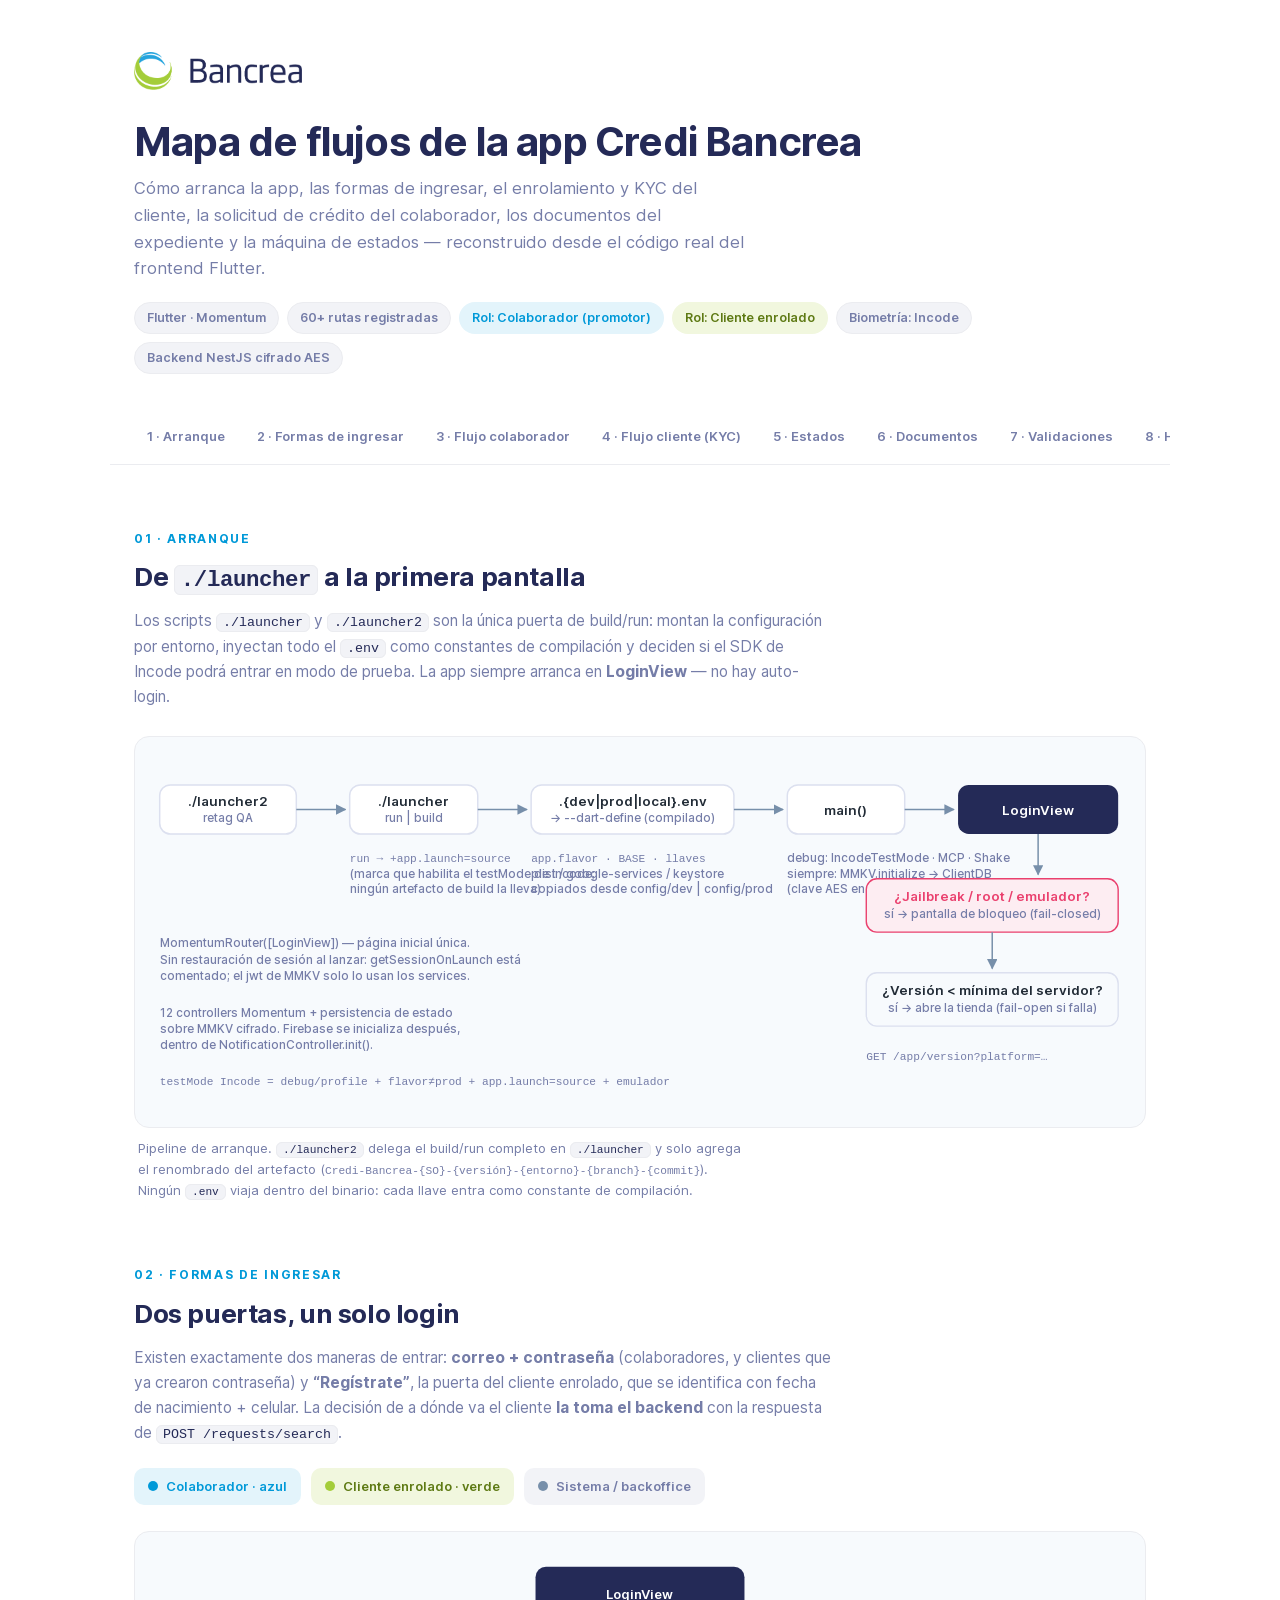
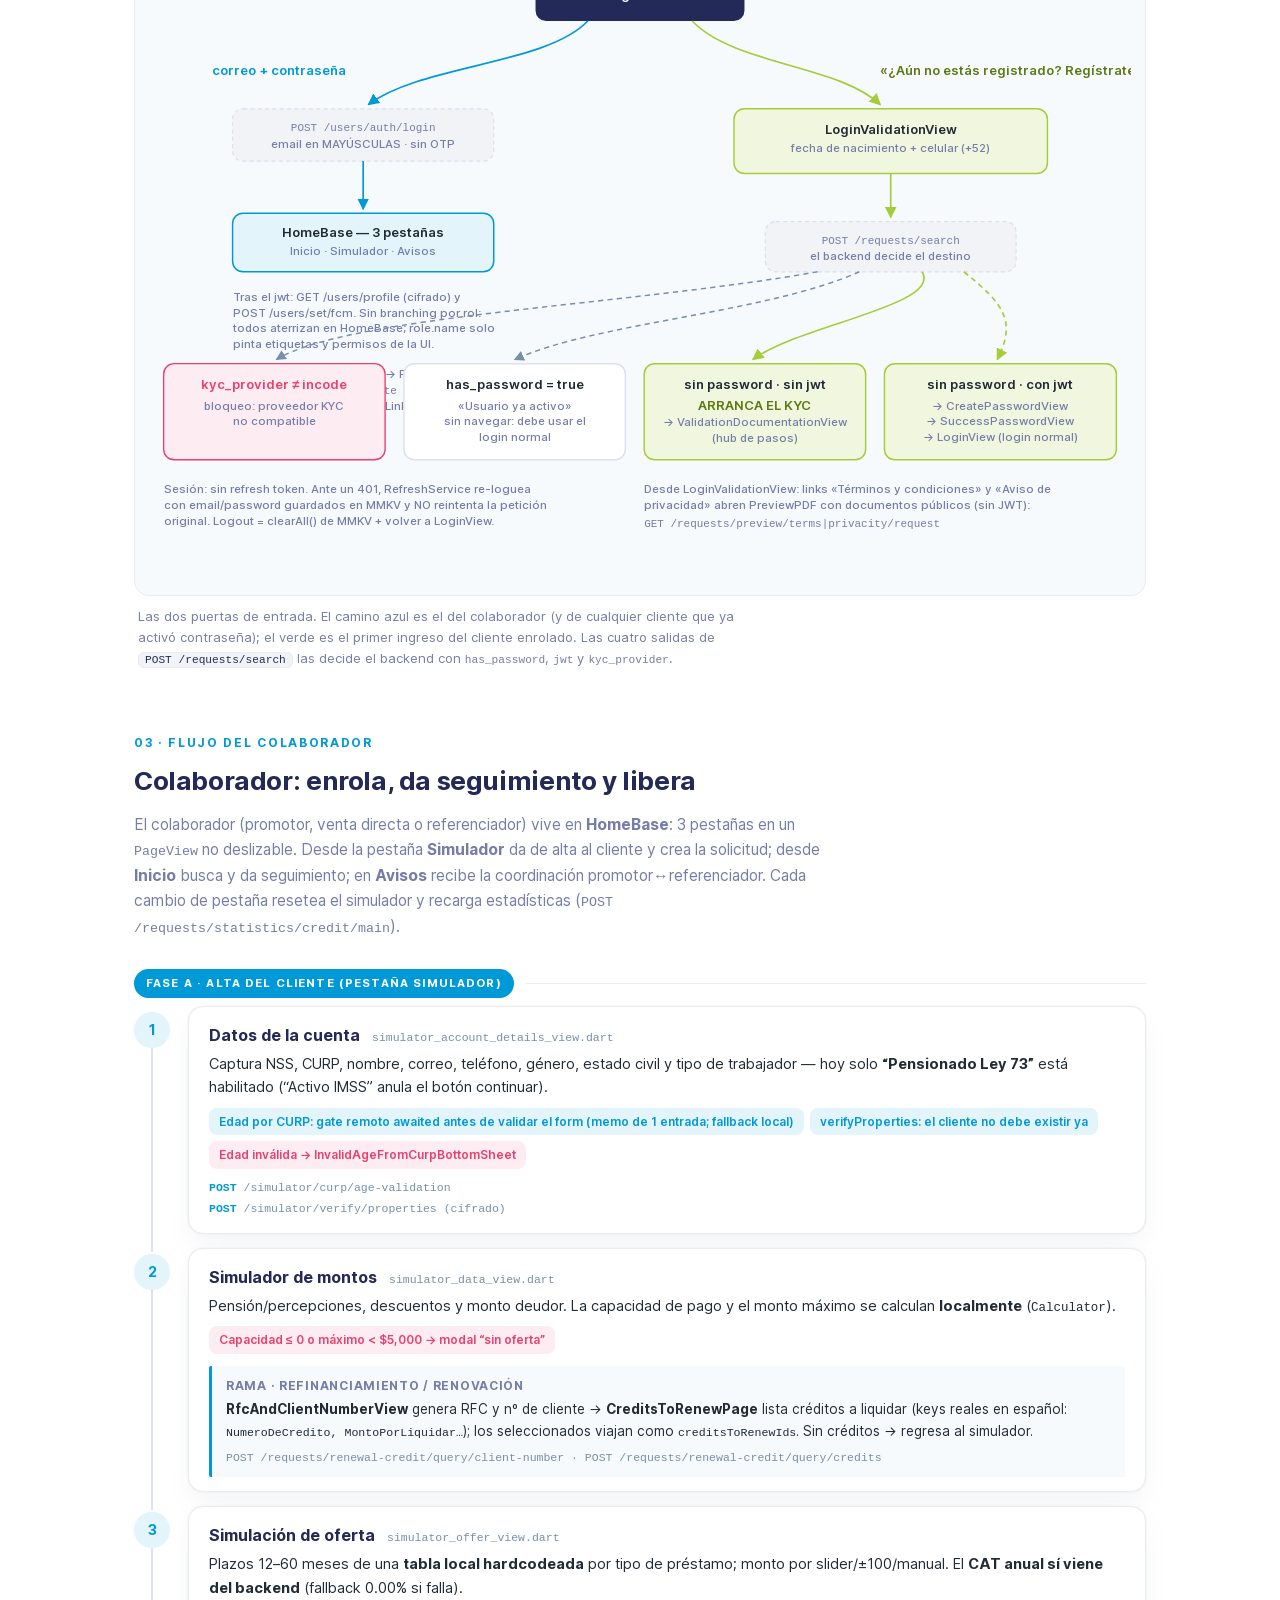
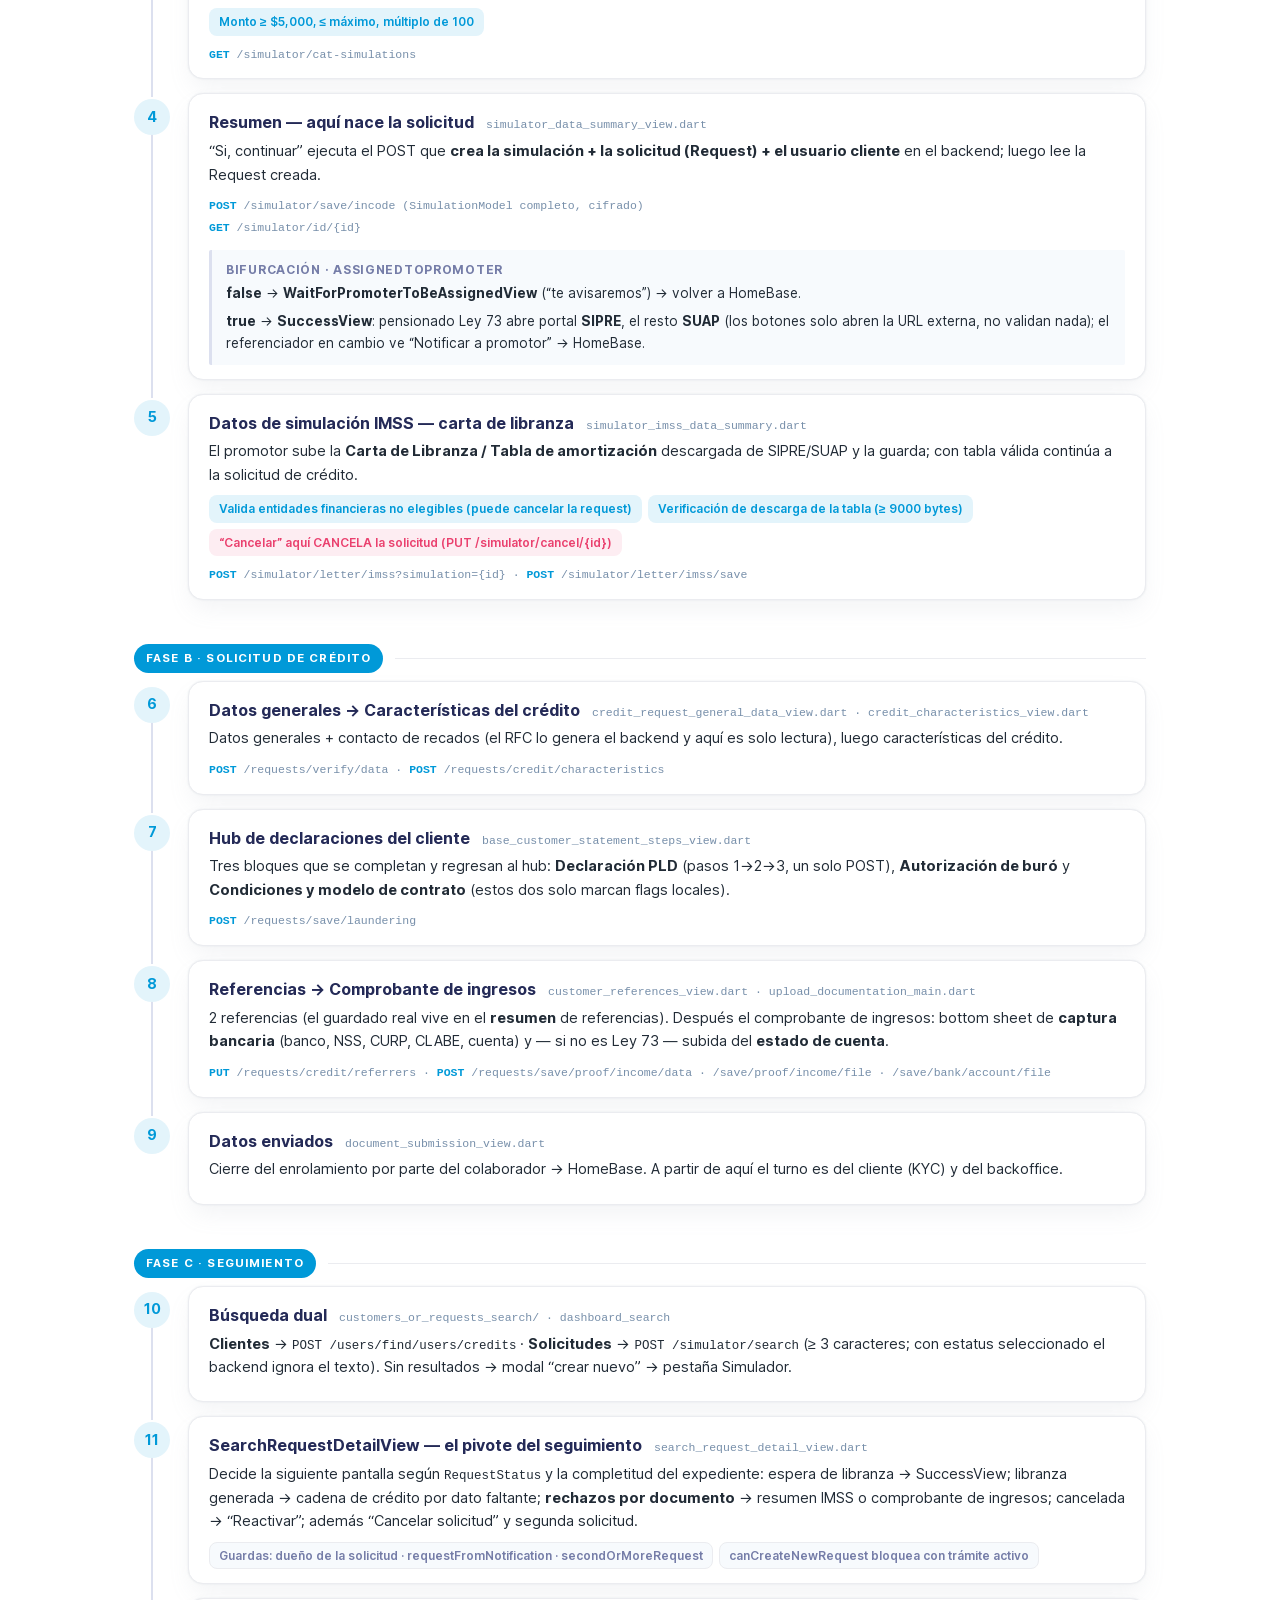
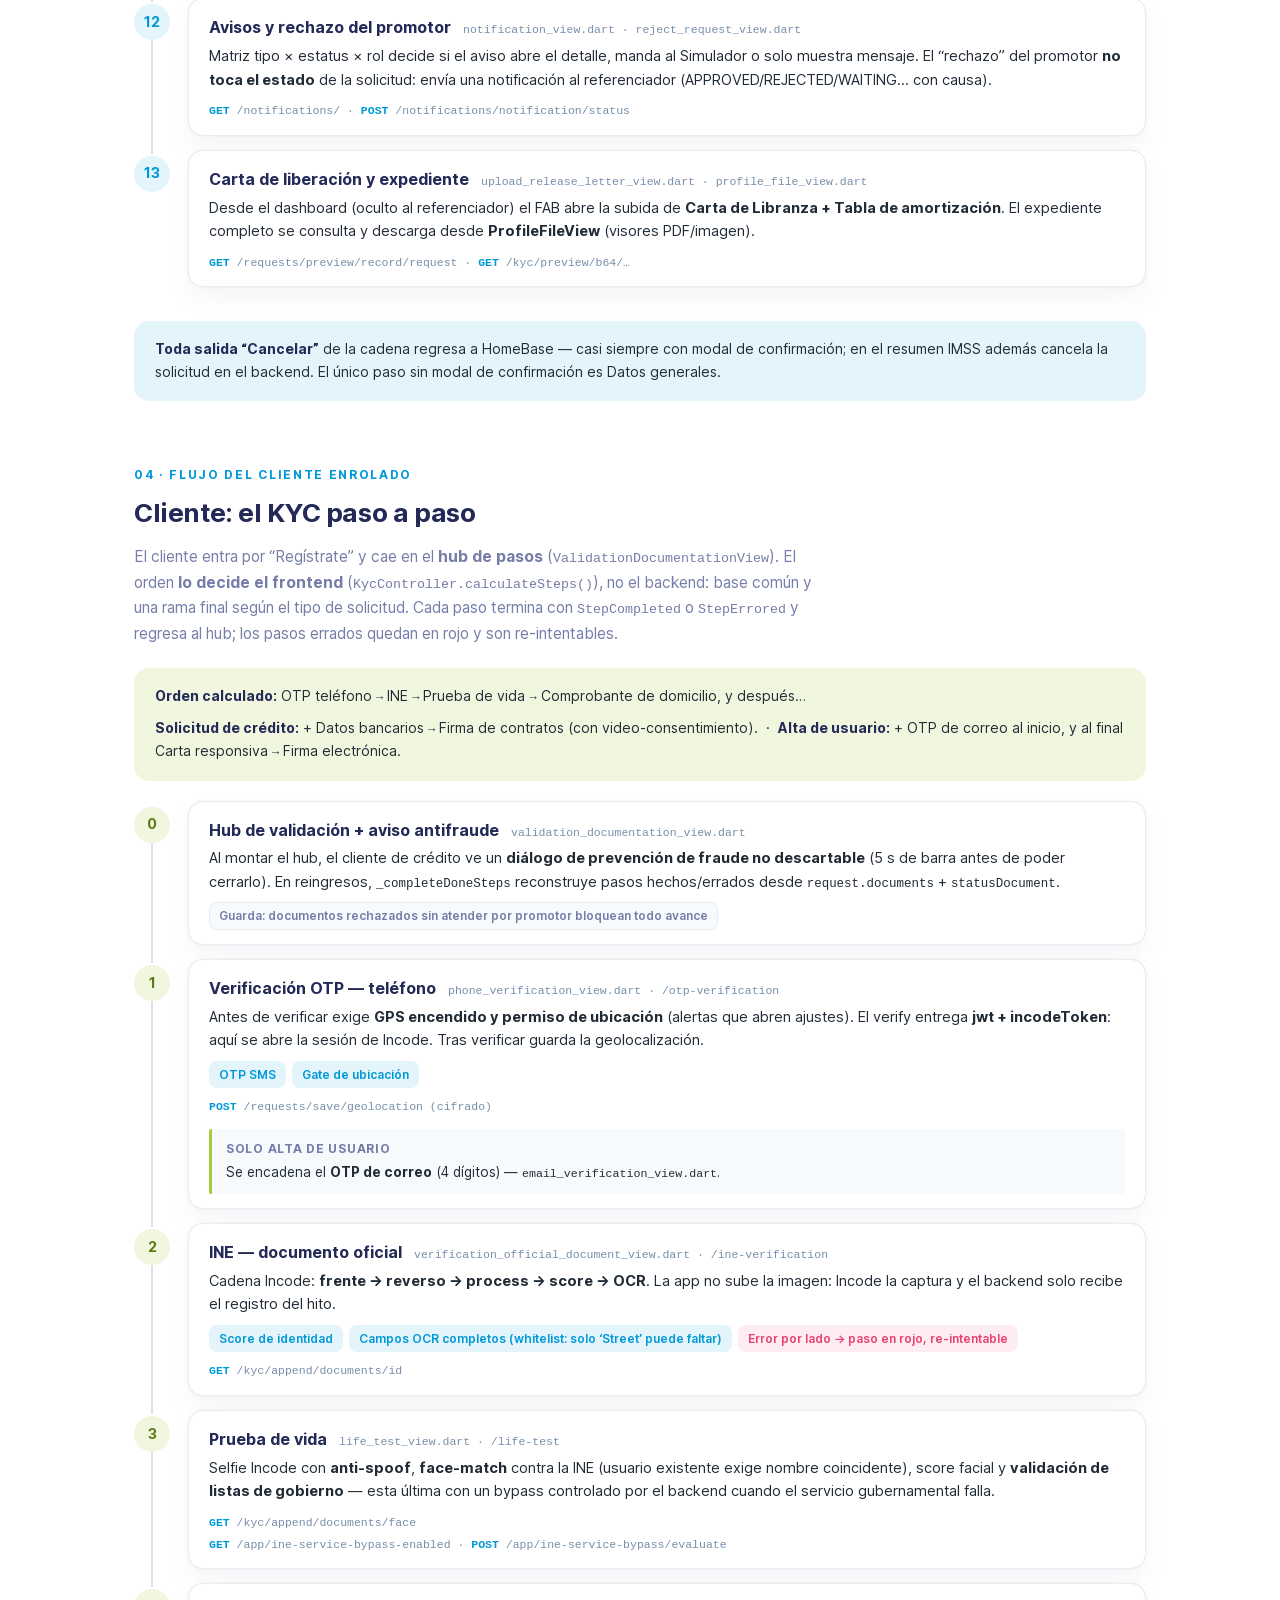
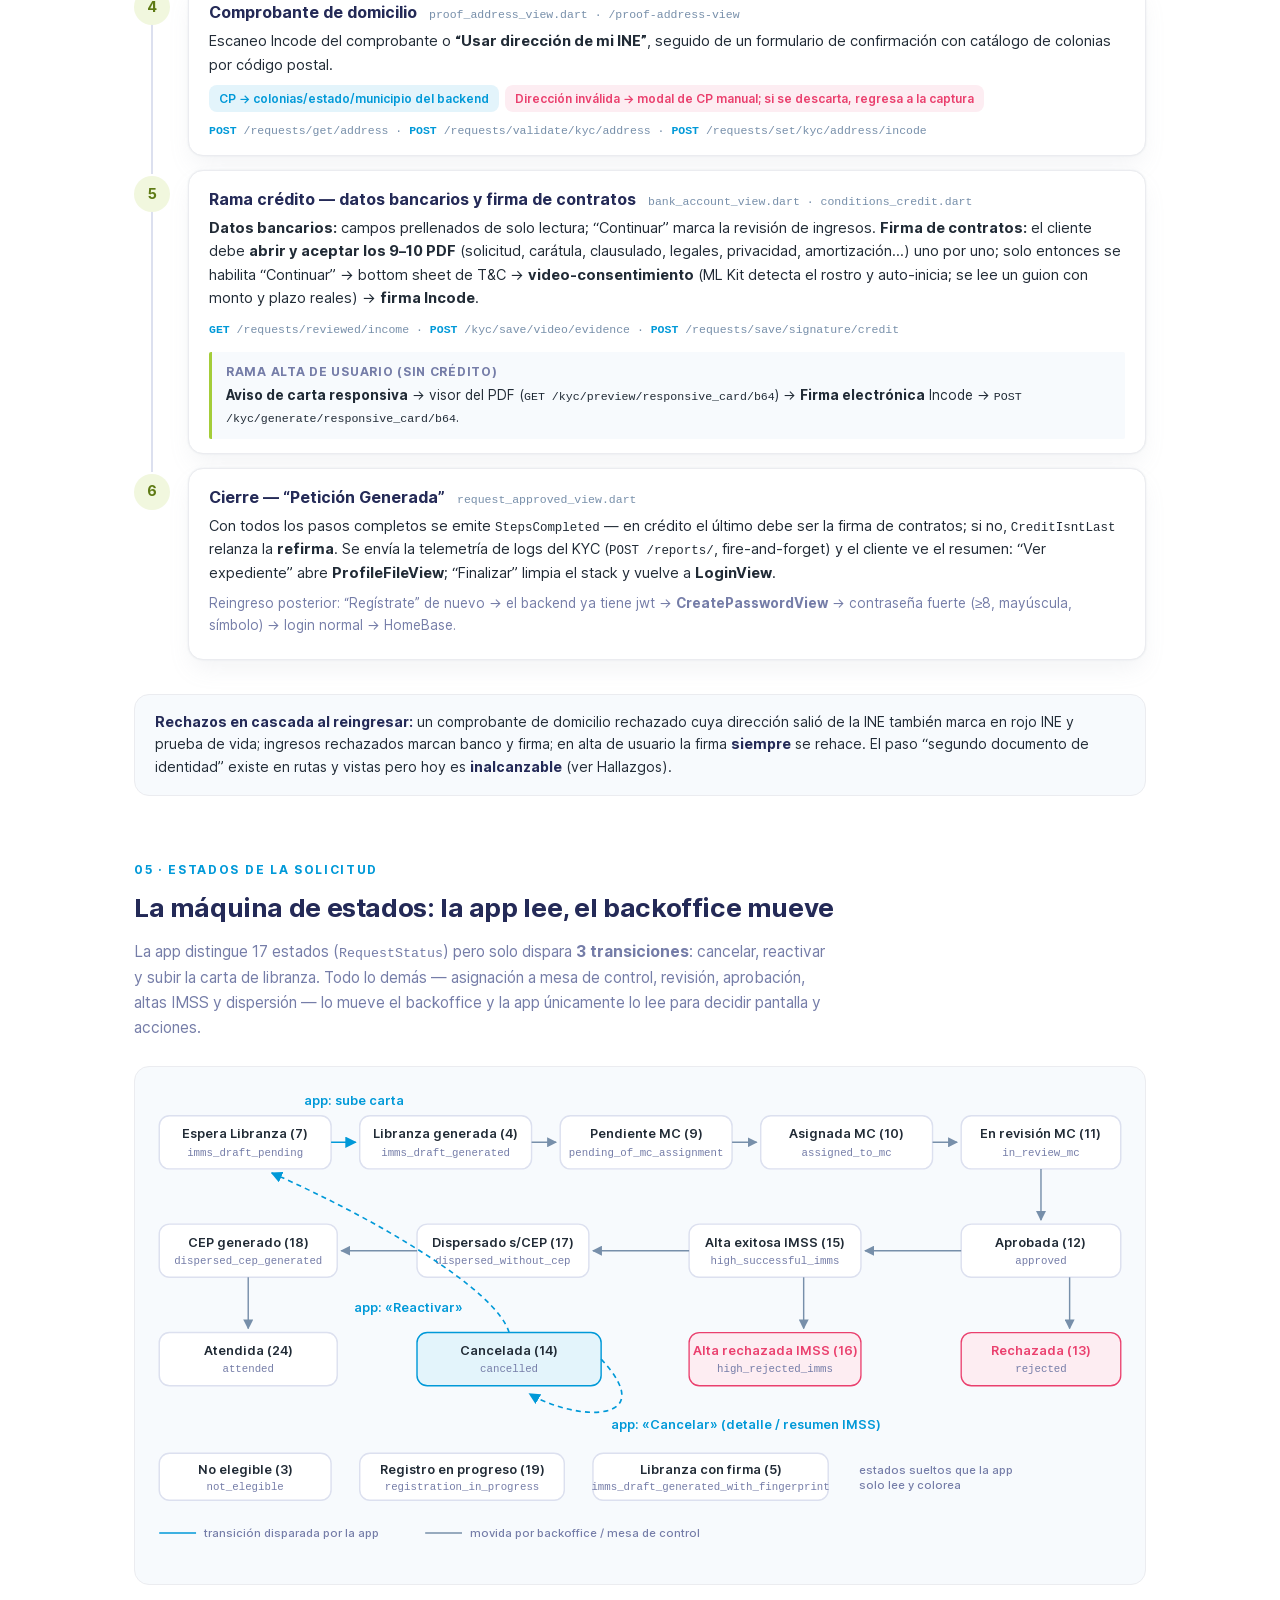
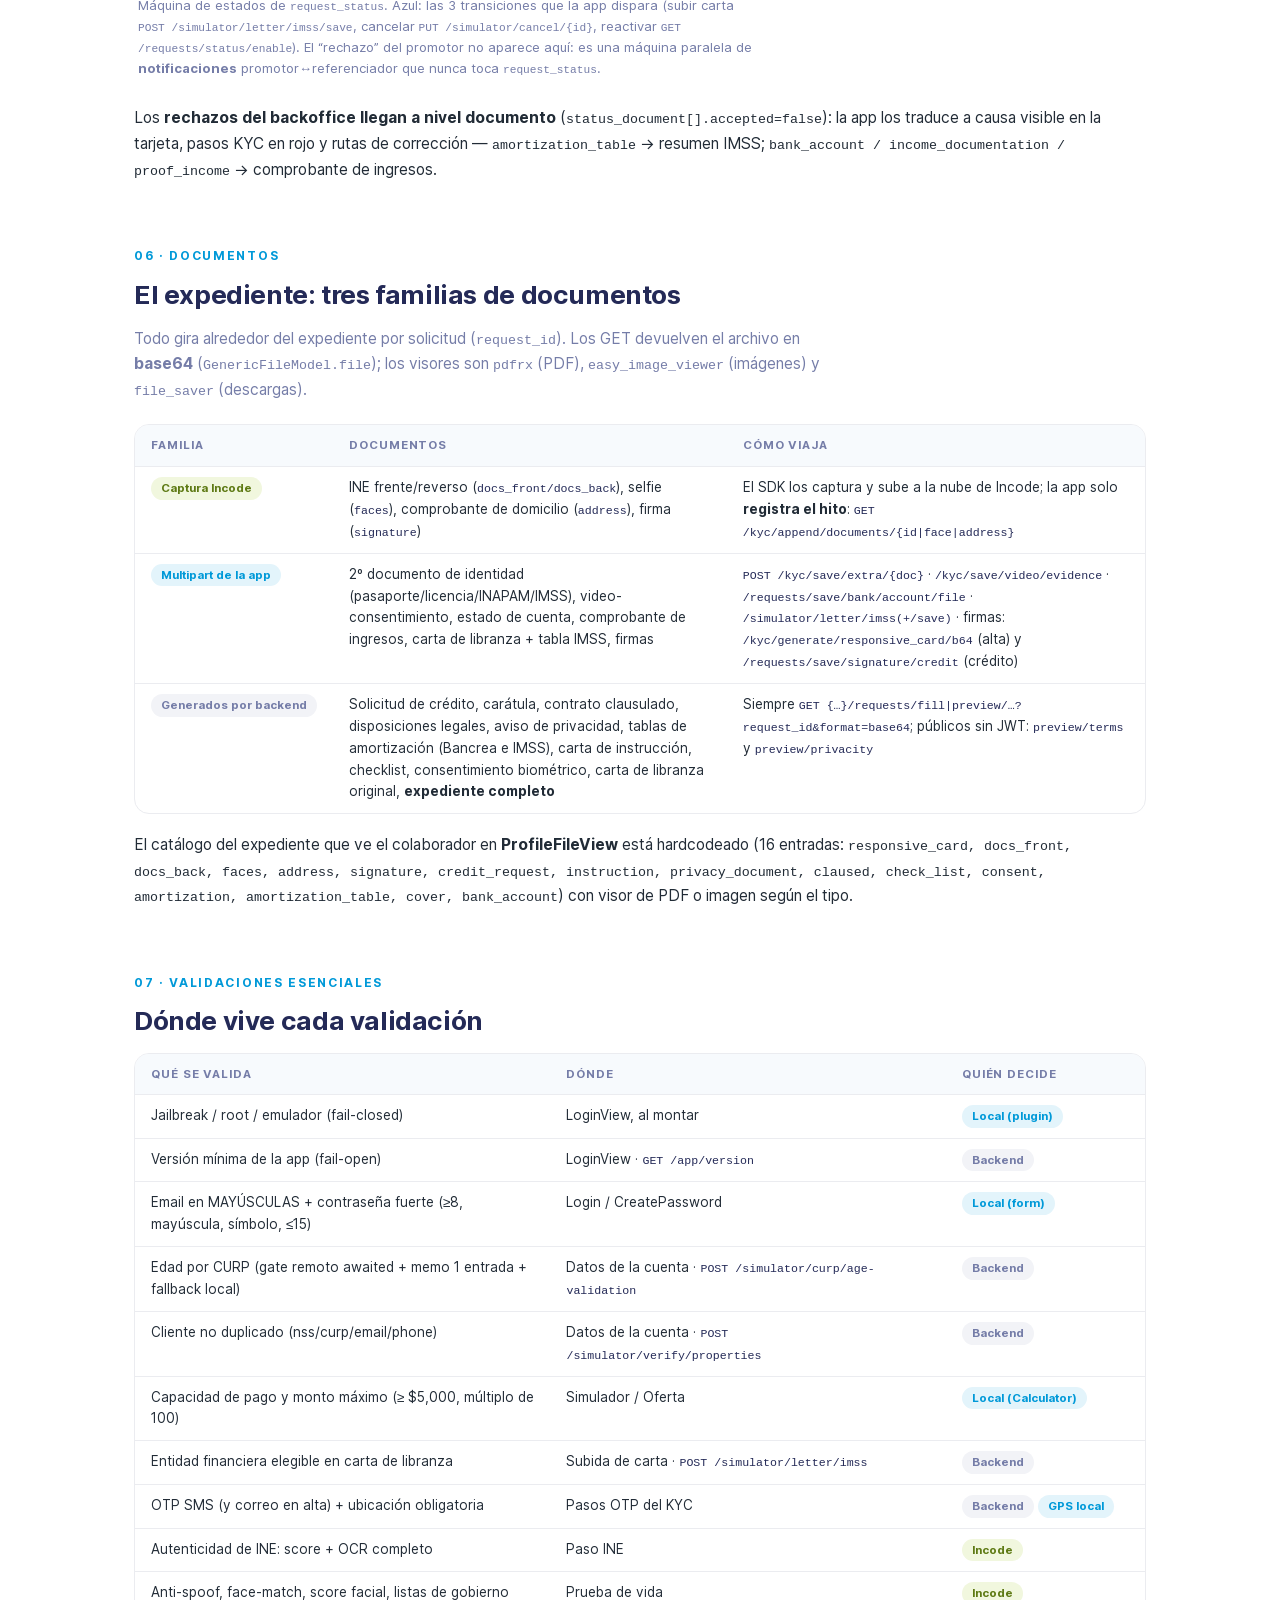
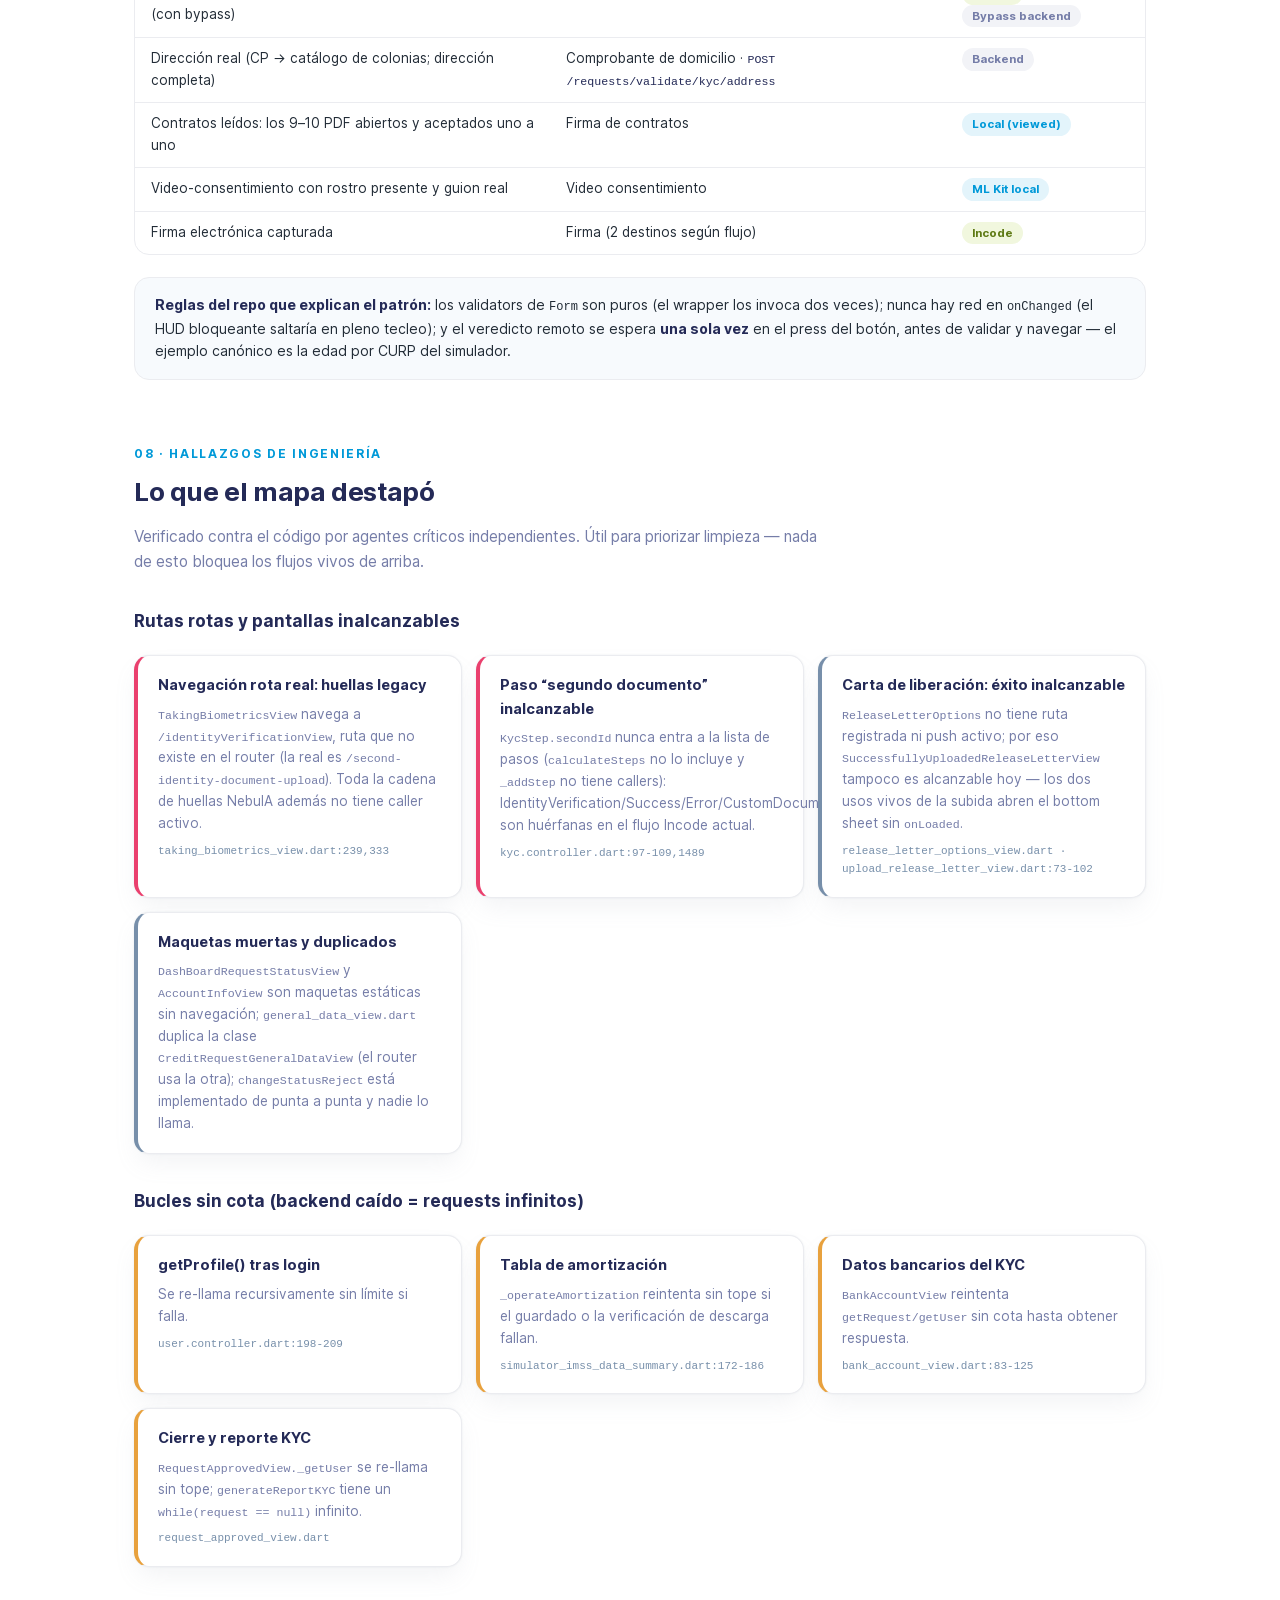
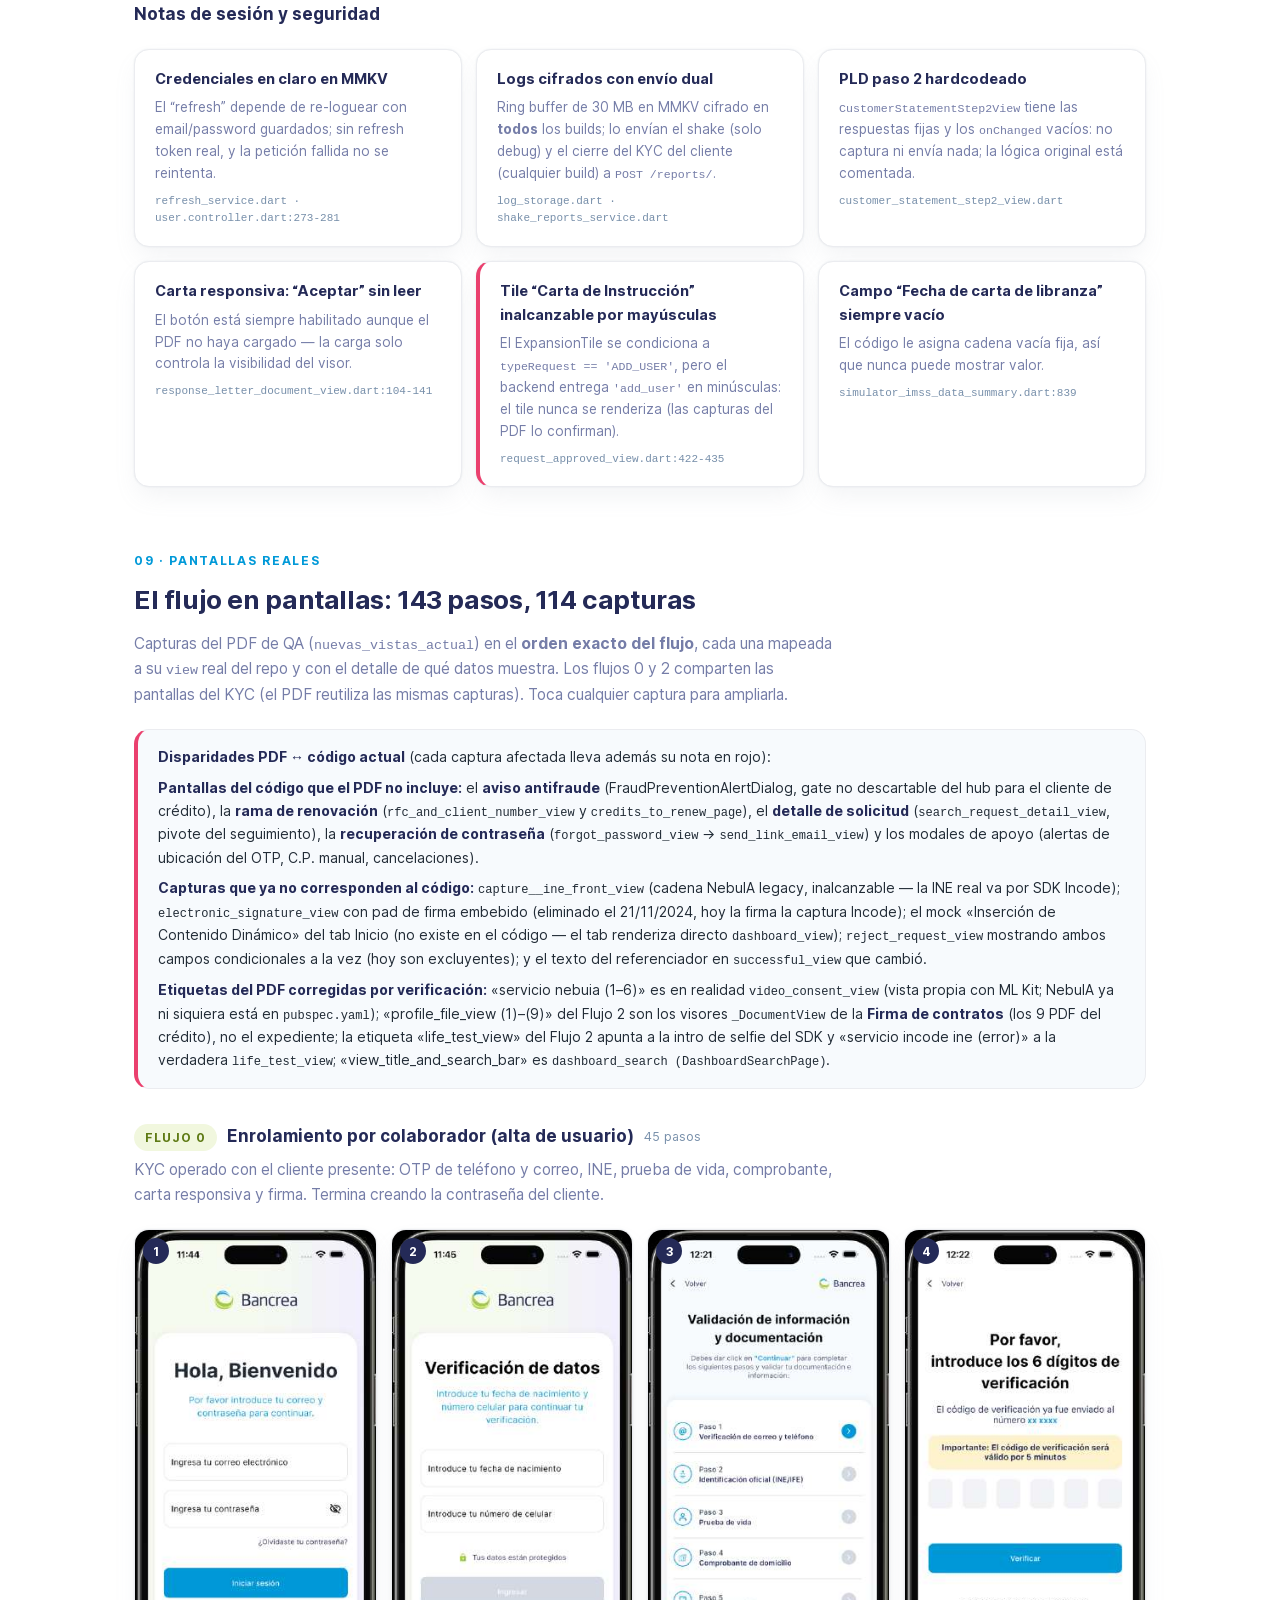
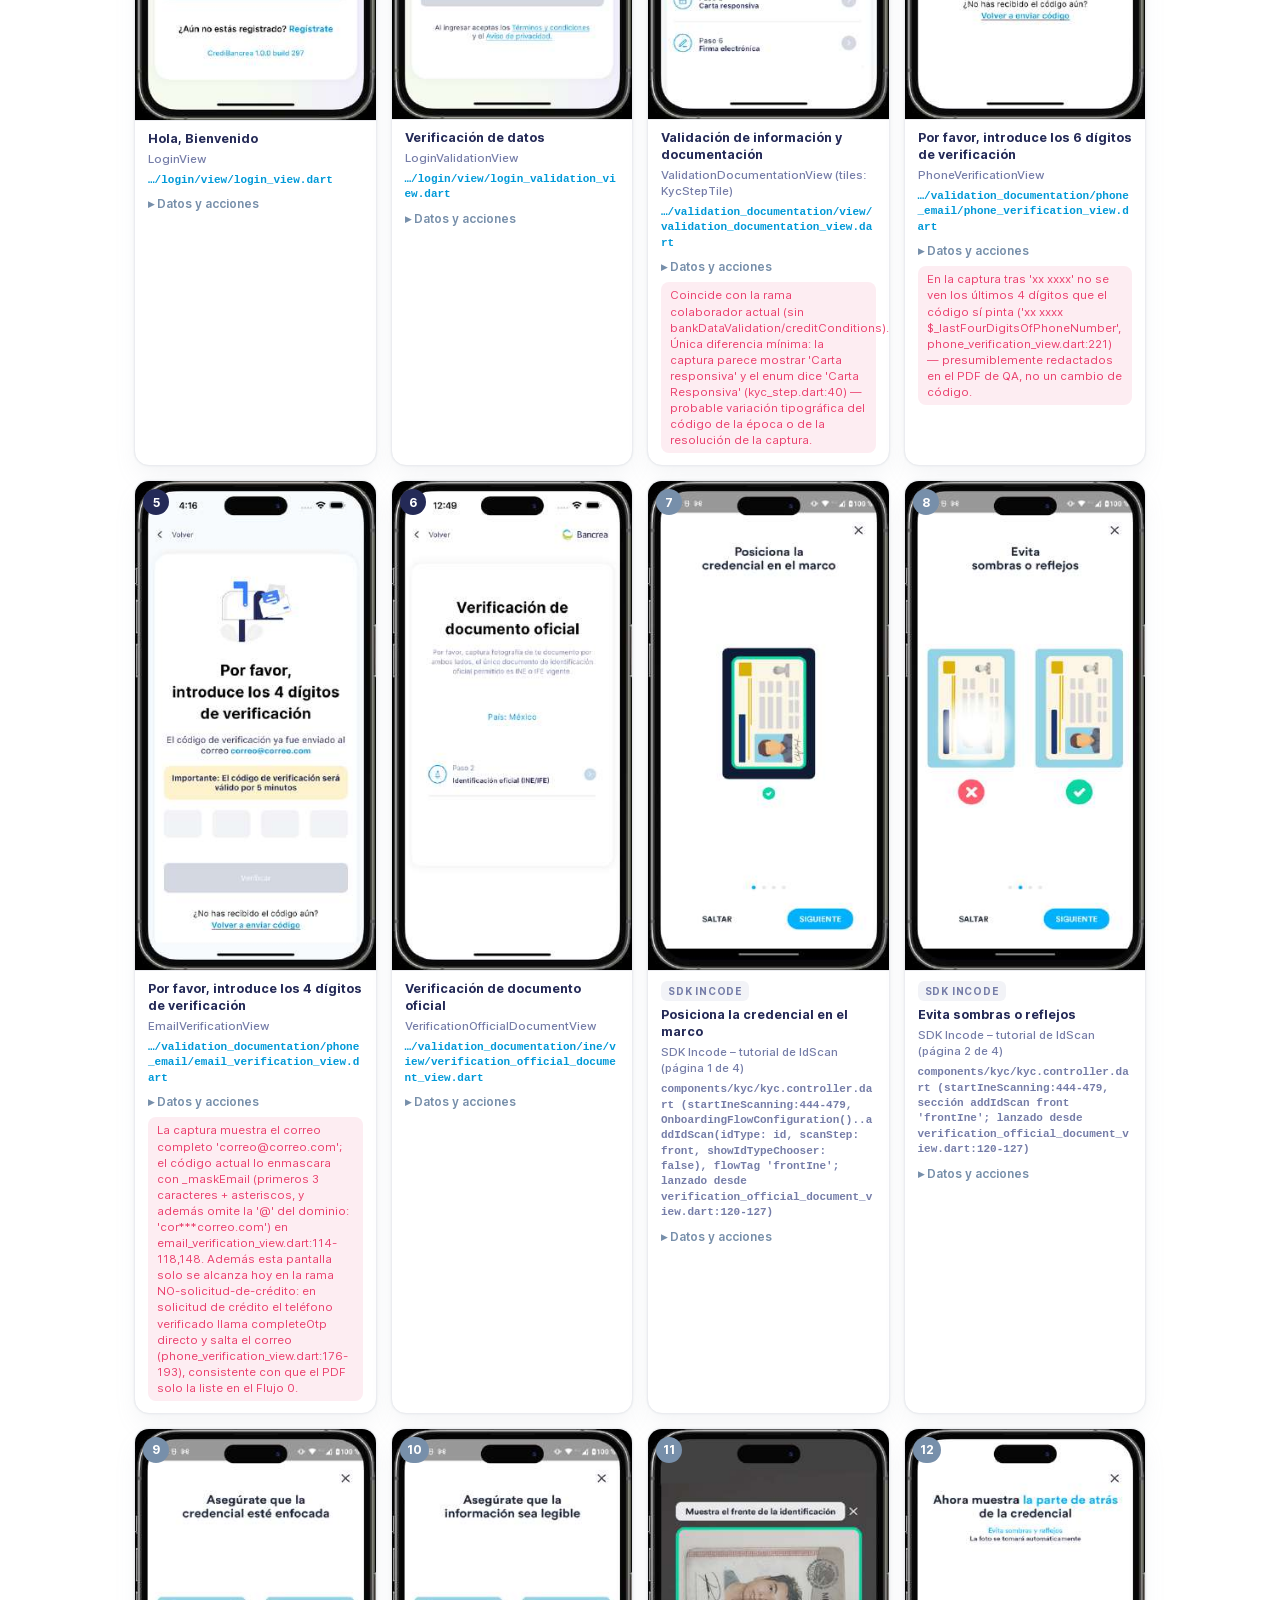
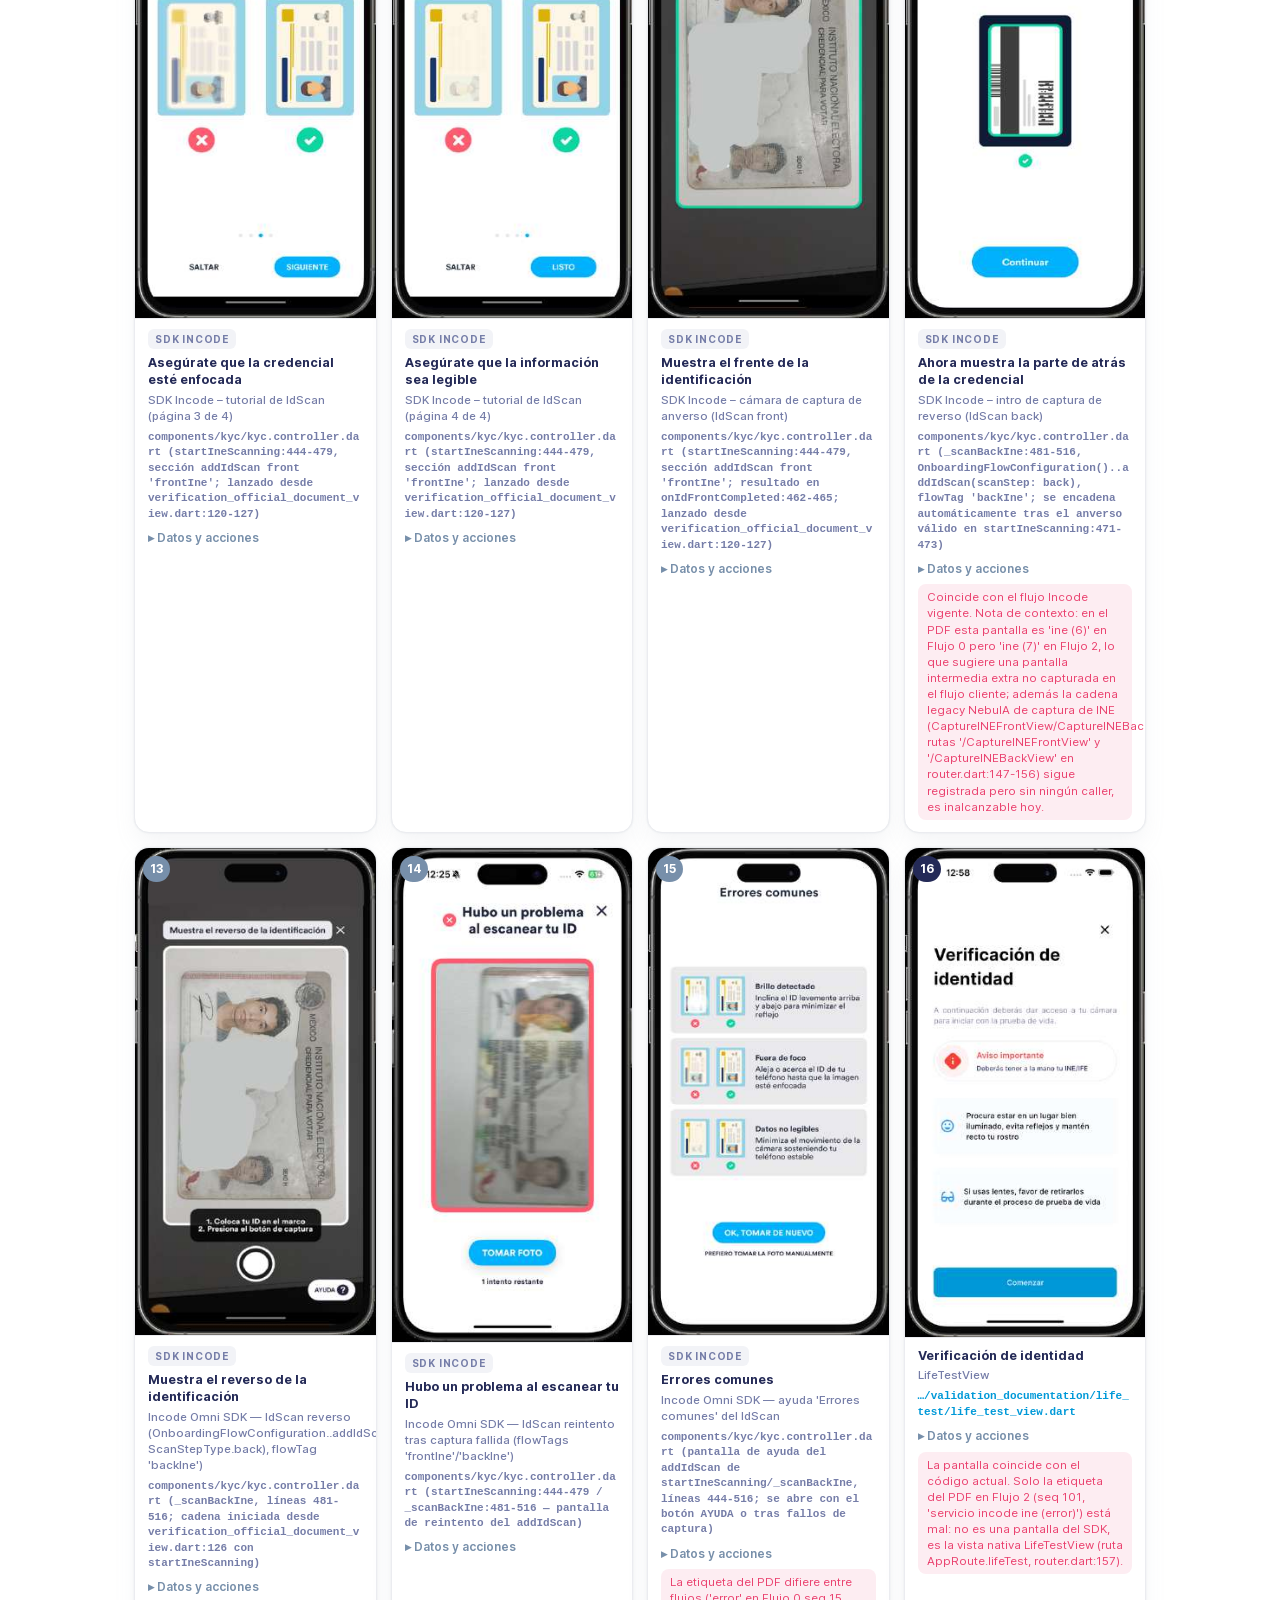
==== commit 649152dd: "fix: legibilidad de las tarjetas de la galería (entidades HTML dobles, subtítulo separado del título" ====
--- a/index.html
+++ b/index.html
@@ -471,13 +471,13 @@
 </div>
   <div class="flow-sub f0"><span class="fnum">Flujo 0</span><h3>Enrolamiento por colaborador (alta de usuario)</h3><span class="cnt">45 pasos</span></div>
 <p class="intro" style="margin-top:6px">KYC operado con el cliente presente: OTP de teléfono y correo, INE, prueba de vida, comprobante, carta responsiva y firma. Termina creando la contraseña del cliente.</p>
-<div class="shots-grid"><div class="shot"><div class="imgbox" data-cap="lib/src/app/presentation/login/view/login_view.dart — Hola, Bienvenido"><span class="seq">1</span><img src="assets/img/shots/x67.jpeg" alt="Hola, Bienvenido" loading="lazy"></div><div class="body"><span class="vtitle">Hola, Bienvenido · LoginView</span><span class="vfile">…/login/view/login_view.dart</span><details><summary>Datos y acciones</summary><ul><li>Logo Bancrea en el encabezado (AuthTemplate, assets/logos/logo_bancrea.png)</li><li>Título: &#x27;Hola, Bienvenido&#x27;</li><li>Subtítulo: &#x27;Por favor introduce tu correo y contraseña para continuar.&#x27;</li><li>Campo de texto &#x27;Ingresa tu correo electrónico&#x27; (vacío en la captura; CustomTextField.email())</li><li>Campo de texto &#x27;Ingresa tu contraseña&#x27; con icono de ojo para mostrar/ocultar (CustomTextFieldPassword; validator: &#x27;* Este campo es obligatorio para continuar&#x27;)</li><li>Link alineado a la derecha: &#x27;¿Olvidaste tu contraseña?&#x27;</li><li>Botón azul &#x27;Iniciar sesión&#x27;</li><li>Texto: &#x27;¿Aún no estás registrado? Regístrate&#x27; (Regístrate en azul)</li><li>Texto de versión: &#x27;CrediBancrea 1.0.0 build 297&#x27; (dinámico: &#x27;CrediBancrea $_version build $_buildNumber&#x27;, login_view.dart:256)</li><li>Comportamiento no visible: detección de root/jailbreak que reemplaza toda la pantalla por el aviso &#x27;Se detectó un sistema operativo modificado…&#x27; (login_view.dart:155-173) y chequeo de versión contra servidor al abrir (_checkFromServer)</li><li class="acc">&#x27;Iniciar sesión&#x27; -&gt; UserController.login(email, password); al evento SessionAction.authDone hace pushReplacementNamed(&#x27;/homeBase&#x27;) (login_view.dart:138-141, 213-222)</li><li class="acc">&#x27;¿Olvidaste tu contraseña?&#x27; -&gt; pushNamed(&#x27;/forgotPasswordView&#x27;) (login_view.dart:205)</li><li class="acc">&#x27;¿Aún no estás registrado? Regístrate&#x27; -&gt; pushNamed(&#x27;/loginValidationView&#x27;) (login_view.dart:229); si _lockApp fuerza actualización de tienda</li><li class="acc">Texto de versión (botón oculto) -&gt; re-chequea versión en servidor; al 15º tap muestra toast &#x27;CAMHEA: versión build&#x27; (login_view.dart:63-71, 253-262)</li></ul></details></div></div><div class="shot"><div class="imgbox" data-cap="lib/src/app/presentation/login/view/login_validation_view.dart — Verificación de datos"><span class="seq">2</span><img src="assets/img/shots/x73.jpeg" alt="Verificación de datos" loading="lazy"></div><div class="body"><span class="vtitle">Verificación de datos · LoginValidationView</span><span class="vfile">…/login/view/login_validation_view.dart</span><details><summary>Datos y acciones</summary><ul><li>Logo Bancrea en el encabezado (AuthTemplate)</li><li>Título: &#x27;Verificación de datos&#x27;</li><li>Subtítulo: &#x27;Introduce tu fecha de nacimiento y número celular para continuar tu verificación.&#x27;</li><li>Campo &#x27;Introduce tu fecha de nacimiento&#x27; (vacío; CustomTextField.date())</li><li>Campo &#x27;Introduce tu número de celular&#x27; (vacío; CustomTextField.phoneNumber())</li><li>Fila con candado verde (Icons.lock, 0xffA4CD39) y texto &#x27;Tus datos están protegidos&#x27;</li><li>Botón &#x27;Ingresar&#x27; deshabilitado/gris en la captura: solo se habilita con fecha &gt;= 10 caracteres y celular &gt;= 10 dígitos (login_validation_view.dart:172-178)</li><li>Leyenda legal: &#x27;Al ingresar aceptas los Términos y condiciones y el Aviso de privacidad.&#x27; con ambos links subrayados en azul</li><li class="acc">&#x27;Ingresar&#x27; -&gt; UserController.searchRequest(phone, birthDate); done -&gt; pushNamed(&#x27;/validationDocumentationView&#x27;); passwordSet -&gt; pushNamed(&#x27;/createPasswordView&#x27;); userActive -&gt; toast &#x27;Usuario ya activo&#x27;; badKycProvider -&gt; toast de incompatibilidad (login_validation_view.dart:28-48)</li><li class="acc">&#x27;Términos y condiciones&#x27; -&gt; descarga el PDF vía RequestCollaboratorController.getTermsAndConditions y abre PreviewPDF (login_validation_view.dart:65-87)</li><li class="acc">&#x27;Aviso de privacidad.&#x27; -&gt; descarga el PDF vía getPrivacityDocument y abre PreviewPDF (login_validation_view.dart:89-111)</li></ul></details></div></div><div class="shot"><div class="imgbox" data-cap="lib/src/app/presentation/validation_documentation/view/validation_documentation_view.dart — Validación de información y documentación"><span class="seq">3</span><img src="assets/img/shots/x85.jpeg" alt="Validación de información y documentación" loading="lazy"></div><div class="body"><span class="vtitle">Validación de información y documentación · ValidationDocumentationView (tiles: KycStepTile)</span><span class="vfile">…/validation_documentation/view/validation_documentation_view.dart</span><details><summary>Datos y acciones</summary><ul><li>AppBar con &#x27;&lt; Volver&#x27; a la izquierda y logo Bancrea a la derecha (AppBarBancrea withImage)</li><li>Título: &#x27;Validación de información y documentación&#x27;</li><li>Instrucción: &#x27;Debes dar click en &quot;Continuar&quot; para completar los siguientes pasos y validar tu documentación e información:&#x27; (&#x27;Continuar&#x27; resaltado en azul)</li><li>Card blanca con 6 tiles (rama colaborador de calculateSteps, kyc.controller.dart:97-109): Paso 1 &#x27;Verificación de correo y teléfono&#x27; (icono @, chip circular azul con chevron = habilitado), Paso 2 &#x27;Identificación oficial (INE/IFE)&#x27; (chip gris = bloqueado), Paso 3 &#x27;Prueba de vida&#x27; (gris), Paso 4 &#x27;Comprobante de domicilio&#x27; (gris), Paso 5 &#x27;Carta Responsiva&#x27; (gris), Paso 6 &#x27;Firma electrónica&#x27; (gris)</li><li>Estados de chip según KycStepTile: rojo con &#x27;!&#x27; = error, verde con check = completado, azul con chevron = habilitado, gris = deshabilitado (kyc_step_tile.dart:121-144)</li><li class="acc">Tap en el tile habilitado -&gt; pushNamed(step.route.path): Paso 1 -&gt; PhoneVerificationView (AppRoute.phoneAndEmailVerification); Paso 2 -&gt; VerificationOfficialDocumentView; Paso 3 -&gt; LifeTestView; Paso 4 -&gt; ProofAddressView; Paso 5 -&gt; ResponseLetterWarningView; Paso 6 -&gt; ElectronicSignatureView (kyc_step_tile.dart:99-103 + kyc_step.dart)</li><li class="acc">Tiles no habilitados/completados: tap ignorado; con varios pasos en error muestra toast &#x27;Complete pasos anteriores&#x27; (kyc_step_tile.dart:58-97)</li><li class="acc">&#x27;Volver&#x27; (AppBar) -&gt; Navigator.pop</li><li class="acc">Al completarse todos los pasos (evento StepsCompleted) -&gt; pushReplacementNamed(&#x27;/requestApprovedView&#x27;) (validation_documentation_view.dart:126-135)</li></ul></details><div class="disp">Coincide con la rama colaborador actual (sin bankDataValidation/creditConditions). Única diferencia mínima: la captura parece mostrar &#x27;Carta responsiva&#x27; y el enum dice &#x27;Carta Responsiva&#x27; (kyc_step.dart:40) — probable variación tipográfica del código de la época o de la resolución de la captura.</div></div></div><div class="shot"><div class="imgbox" data-cap="lib/src/app/presentation/validation_documentation/phone_email/phone_verification_view.dart — Por favor, introduce los 6 dígitos de verificación"><span class="seq">4</span><img src="assets/img/shots/x76.jpeg" alt="Por favor, introduce los 6 dígitos de verificación" loading="lazy"></div><div class="body"><span class="vtitle">Por favor, introduce los 6 dígitos de verificación · PhoneVerificationView</span><span class="vfile">…/validation_documentation/phone_email/phone_verification_view.dart</span><details><summary>Datos y acciones</summary><ul><li>AppBar con &#x27;&lt; Volver&#x27; (AppBarBancrea)</li><li>Título: &#x27;Por favor, introduce los 6 dígitos de verificación&#x27;</li><li>Descripción: &#x27;El código de verificación ya fue enviado al número&#x27; + resaltado azul &#x27; xx xxxx&#x27; (en el código se concatenan los últimos 4 dígitos reales del teléfono: phone_verification_view.dart:221)</li><li>Banner amarillo: &#x27;Importante: El código de verificación será válido por 5 minutos&#x27; (NoticiesWidget().important(), notices_widget.dart:15)</li><li>6 casillas de PIN grises (PinCodeTextField length: 6, fondo 0xffF2F3F7), vacías en la captura</li><li>Botón azul &#x27;Verificar&#x27; (cambia a &#x27;Verificando...&#x27; y se deshabilita mientras verifica)</li><li>Texto: &#x27;¿No has recibido el código aún?&#x27; con link &#x27;Volver a enviar código&#x27; (title_views_widget.dart:123-129)</li><li class="acc">&#x27;Verificar&#x27; -&gt; primero valida permiso/GPS de ubicación (con alertas &#x27;Sin acceso a ubicación&#x27;/&#x27;Ubicación desactivada&#x27; que abren ajustes); luego verifyCodeOTPRequestFind(código, OTP.phone); si es solicitud de crédito -&gt; kycController.completeOtp(); si no -&gt; pushReplacementNamed(&#x27;/enterDigitsEmailVerificationView&#x27;) (phone_verification_view.dart:149-194, 260-285)</li><li class="acc">&#x27;Volver a enviar código&#x27; -&gt; resendOTPCode(teléfono, OTP.phone) (phone_verification_view.dart:196-203)</li><li class="acc">&#x27;Volver&#x27; (AppBar) -&gt; Navigator.pop; además la vista se auto-cierra (pop) al recibir StepCompleted/StepErrored del paso phoneAndEmail (phone_verification_view.dart:112-134)</li></ul></details><div class="disp">En la captura tras &#x27;xx xxxx&#x27; no se ven los últimos 4 dígitos que el código sí pinta (&#x27;xx xxxx $_lastFourDigitsOfPhoneNumber&#x27;, phone_verification_view.dart:221) — presumiblemente redactados en el PDF de QA, no un cambio de código.</div></div></div><div class="shot"><div class="imgbox" data-cap="lib/src/app/presentation/validation_documentation/phone_email/email_verification_view.dart — Por favor, introduce los 4 dígitos de verificación"><span class="seq">5</span><img src="assets/img/shots/x79.jpeg" alt="Por favor, introduce los 4 dígitos de verificación" loading="lazy"></div><div class="body"><span class="vtitle">Por favor, introduce los 4 dígitos de verificación · EmailVerificationView</span><span class="vfile">…/validation_documentation/phone_email/email_verification_view.dart</span><details><summary>Datos y acciones</summary><ul><li>AppBar con &#x27;&lt; Volver&#x27; (BaseTemplate/AppBarBancrea)</li><li>Ilustración de buzón de correo (assets/illustrations/digits_verifications.png, email_verification_view.dart:139-142)</li><li>Título: &#x27;Por favor, introduce los 4 dígitos de verificación&#x27;</li><li>Descripción: &#x27;El código de verificación ya fue enviado al correo&#x27; + correo resaltado en azul (en la captura: &#x27;correo@correo.com&#x27;)</li><li>Banner amarillo: &#x27;Importante: El código de verificación será válido por 5 minutos&#x27;</li><li>4 casillas de PIN grises (PinCodeTextField length: 4), vacías en la captura</li><li>Botón &#x27;Verificar&#x27; gris/deshabilitado en la captura: solo se habilita con 4 dígitos escritos (email_verification_view.dart:184-197)</li><li>Texto: &#x27;¿No has recibido el código aún?&#x27; con link &#x27;Volver a enviar código&#x27;</li><li class="acc">&#x27;Verificar&#x27; -&gt; verifyCodeOTPRequestFind(código, OTP.email); si emailVerified -&gt; kycController.completeOtp(); la vista se cierra al recibir StepCompleted/StepErrored del paso phoneAndEmail (email_verification_view.dart:74-112, 47-69)</li><li class="acc">&#x27;Volver a enviar código&#x27; -&gt; resendOTPCode(correo, OTP.email) (email_verification_view.dart:120-127)</li><li class="acc">&#x27;Volver&#x27; (AppBar) -&gt; Navigator.pop</li></ul></details><div class="disp">La captura muestra el correo completo &#x27;correo@correo.com&#x27;; el código actual lo enmascara con _maskEmail (primeros 3 caracteres + asteriscos, y además omite la &#x27;@&#x27; del dominio: &#x27;cor***correo.com&#x27;) en email_verification_view.dart:114-118,148. Además esta pantalla solo se alcanza hoy en la rama NO-solicitud-de-crédito: en solicitud de crédito el teléfono verificado llama completeOtp directo y salta el correo (phone_verification_view.dart:176-193), consistente con que el PDF solo la liste en el Flujo 0.</div></div></div><div class="shot"><div class="imgbox" data-cap="lib/src/app/presentation/validation_documentation/ine/view/verification_official_document_view.dart — Verificación de documento oficial"><span class="seq">6</span><img src="assets/img/shots/x82.jpeg" alt="Verificación de documento oficial" loading="lazy"></div><div class="body"><span class="vtitle">Verificación de documento oficial · VerificationOfficialDocumentView</span><span class="vfile">…/validation_documentation/ine/view/verification_official_document_view.dart</span><details><summary>Datos y acciones</summary><ul><li>AppBar con &#x27;&lt; Volver&#x27; y logo Bancrea (AppBarBancrea withImage)</li><li>Card blanca con título: &#x27;Verificación de documento oficial&#x27;</li><li>Texto: &#x27;Por favor, captura fotografía de tu documento por ambos lados, el único documento de identificación oficial permitido es INE o IFE vigente.&#x27;</li><li>Texto azul centrado: &#x27;País: México&#x27; (fijo en el código, verification_official_document_view.dart:111-114)</li><li>Tile con icono circular de documento: &#x27;Paso 2&#x27; / &#x27;Identificación oficial (INE/IFE)&#x27; y chevron circular gris-azulado (0xffC4DAEA) a la derecha</li><li class="acc">Tap en el tile &#x27;Paso 2 – Identificación oficial (INE/IFE)&#x27; -&gt; KycController.startIneScanning(): lanza la sección del SDK Incode para el anverso de la INE (verification_official_document_view.dart:120-127 -&gt; kyc.controller.dart:444-479)</li><li class="acc">&#x27;Volver&#x27; (AppBar) -&gt; Navigator.pop</li><li class="acc">Auto-cierre: al recibir StepCompleted o StepErrored del paso KycStep.id la vista hace Navigator.pop (verification_official_document_view.dart:29-58)</li></ul></details></div></div><div class="shot sdk"><div class="imgbox" data-cap="lib/src/app/components/kyc/kyc.controller.dart (startIneScanning:444-479, OnboardingFlowConfiguration()..addIdScan(idType: id, scanStep: front, showIdTypeChooser: false), flowTag &#x27;frontIne&#x27;; lanzado desde verification_official_document_view.dart:120-127) — Posiciona la credencial en el marco"><span class="seq">7</span><img src="assets/img/shots/x92.jpeg" alt="Posiciona la credencial en el marco" loading="lazy"></div><div class="body"><span class="sdktag">SDK Incode</span><span class="vtitle">Posiciona la credencial en el marco · SDK Incode – tutorial de IdScan (página 1 de 4)</span><span class="vfile">components/kyc/kyc.controller.dart (startIneScanning:444-479, OnboardingFlowConfiguration()..addIdScan(idType: id, scanStep: front, showIdTypeChooser: false), flowTag &#x27;frontIne&#x27;; lanzado desde verification_official_document_view.dart:120-127)</span><details><summary>Datos y acciones</summary><ul><li>Pantalla nativa del SDK Incode (no hay view Flutter propio en el repo)</li><li>Título: &#x27;Posiciona la credencial en el marco&#x27;</li><li>Ilustración de una credencial dentro de un marco con palomita verde debajo</li><li>Indicador de carrusel con 4 puntos (primero activo)</li><li>Botón &#x27;X&#x27; de cierre arriba a la derecha (habilitado por IncodeOnboardingSdk.showCloseButton(allowUserToCancel: true), kyc.controller.dart:62)</li><li>Textos en español por IncodeOnboardingSdk.setLocalizationLanguage(language: &#x27;es&#x27;) (kyc.controller.dart:61)</li><li class="acc">&#x27;SIGUIENTE&#x27; -&gt; avanza a la página 2 del tutorial del SDK</li><li class="acc">&#x27;SALTAR&#x27; -&gt; omite el tutorial y va directo a la cámara de captura del anverso</li><li class="acc">&#x27;X&#x27; -&gt; cancela la sección; el flujo marca error del paso INE (_errorStep(step: KycStep.id)) vía onOnboardingSectionCompleted con anverso no válido (kyc.controller.dart:466-477)</li></ul></details></div></div><div class="shot sdk"><div class="imgbox" data-cap="lib/src/app/components/kyc/kyc.controller.dart (startIneScanning:444-479, sección addIdScan front &#x27;frontIne&#x27;; lanzado desde verification_official_document_view.dart:120-127) — Evita sombras o reflejos"><span class="seq">8</span><img src="assets/img/shots/x95.jpeg" alt="Evita sombras o reflejos" loading="lazy"></div><div class="body"><span class="sdktag">SDK Incode</span><span class="vtitle">Evita sombras o reflejos · SDK Incode – tutorial de IdScan (página 2 de 4)</span><span class="vfile">components/kyc/kyc.controller.dart (startIneScanning:444-479, sección addIdScan front &#x27;frontIne&#x27;; lanzado desde verification_official_document_view.dart:120-127)</span><details><summary>Datos y acciones</summary><ul><li>Pantalla nativa del SDK Incode</li><li>Título: &#x27;Evita sombras o reflejos&#x27;</li><li>Comparativa de dos credenciales: izquierda con reflejo de luz y tache rojo (X), derecha correcta con palomita verde</li><li>Indicador de carrusel con 4 puntos (segundo activo)</li><li>Botón &#x27;X&#x27; de cierre arriba a la derecha</li><li class="acc">&#x27;SIGUIENTE&#x27; -&gt; página 3 del tutorial</li><li class="acc">&#x27;SALTAR&#x27; -&gt; salta a la cámara de captura del anverso</li><li class="acc">&#x27;X&#x27; -&gt; cancela la sección (termina en _errorStep del paso KycStep.id)</li></ul></details></div></div><div class="shot sdk"><div class="imgbox" data-cap="lib/src/app/components/kyc/kyc.controller.dart (startIneScanning:444-479, sección addIdScan front &#x27;frontIne&#x27;; lanzado desde verification_official_document_view.dart:120-127) — Asegúrate que la credencial esté enfocada"><span class="seq">9</span><img src="assets/img/shots/x98.jpeg" alt="Asegúrate que la credencial esté enfocada" loading="lazy"></div><div class="body"><span class="sdktag">SDK Incode</span><span class="vtitle">Asegúrate que la credencial esté enfocada · SDK Incode – tutorial de IdScan (página 3 de 4)</span><span class="vfile">components/kyc/kyc.controller.dart (startIneScanning:444-479, sección addIdScan front &#x27;frontIne&#x27;; lanzado desde verification_official_document_view.dart:120-127)</span><details><summary>Datos y acciones</summary><ul><li>Pantalla nativa del SDK Incode</li><li>Título: &#x27;Asegúrate que la credencial esté enfocada&#x27;</li><li>Comparativa de dos credenciales: izquierda borrosa/desenfocada con tache rojo, derecha nítida con palomita verde</li><li>Indicador de carrusel con 4 puntos (tercero activo)</li><li>Botón &#x27;X&#x27; de cierre arriba a la derecha</li><li class="acc">&#x27;SIGUIENTE&#x27; -&gt; página 4 del tutorial</li><li class="acc">&#x27;SALTAR&#x27; -&gt; salta a la cámara de captura del anverso</li><li class="acc">&#x27;X&#x27; -&gt; cancela la sección (termina en _errorStep del paso KycStep.id)</li></ul></details></div></div><div class="shot sdk"><div class="imgbox" data-cap="lib/src/app/components/kyc/kyc.controller.dart (startIneScanning:444-479, sección addIdScan front &#x27;frontIne&#x27;; lanzado desde verification_official_document_view.dart:120-127) — Asegúrate que la información sea legible"><span class="seq">10</span><img src="assets/img/shots/x101.jpeg" alt="Asegúrate que la información sea legible" loading="lazy"></div><div class="body"><span class="sdktag">SDK Incode</span><span class="vtitle">Asegúrate que la información sea legible · SDK Incode – tutorial de IdScan (página 4 de 4)</span><span class="vfile">components/kyc/kyc.controller.dart (startIneScanning:444-479, sección addIdScan front &#x27;frontIne&#x27;; lanzado desde verification_official_document_view.dart:120-127)</span><details><summary>Datos y acciones</summary><ul><li>Pantalla nativa del SDK Incode</li><li>Título: &#x27;Asegúrate que la información sea legible&#x27;</li><li>Comparativa de dos credenciales: izquierda con datos ilegibles/lavados y tache rojo, derecha legible con palomita verde</li><li>Indicador de carrusel con 4 puntos (cuarto activo)</li><li>Botón &#x27;X&#x27; de cierre arriba a la derecha</li><li class="acc">&#x27;LISTO&#x27; (sustituye a SIGUIENTE en la última página) -&gt; abre la cámara de captura del anverso de la INE</li><li class="acc">&#x27;SALTAR&#x27; -&gt; mismo destino (cámara de captura)</li><li class="acc">&#x27;X&#x27; -&gt; cancela la sección (termina en _errorStep del paso KycStep.id)</li></ul></details></div></div><div class="shot sdk"><div class="imgbox" data-cap="lib/src/app/components/kyc/kyc.controller.dart (startIneScanning:444-479, sección addIdScan front &#x27;frontIne&#x27;; resultado en onIdFrontCompleted:462-465; lanzado desde verification_official_document_view.dart:120-127) — Muestra el frente de la identificación"><span class="seq">11</span><img src="assets/img/shots/x104.jpeg" alt="Muestra el frente de la identificación" loading="lazy"></div><div class="body"><span class="sdktag">SDK Incode</span><span class="vtitle">Muestra el frente de la identificación · SDK Incode – cámara de captura de anverso (IdScan front)</span><span class="vfile">components/kyc/kyc.controller.dart (startIneScanning:444-479, sección addIdScan front &#x27;frontIne&#x27;; resultado en onIdFrontCompleted:462-465; lanzado desde verification_official_document_view.dart:120-127)</span><details><summary>Datos y acciones</summary><ul><li>Pantalla nativa de cámara del SDK Incode</li><li>Chip de instrucción superior: &#x27;Muestra el frente de la identificación&#x27;</li><li>Vista en vivo de la credencial INE (anverso, &#x27;INSTITUTO NACIONAL ELECTORAL / CREDENCIAL PARA VOTAR&#x27;) dentro de un marco con borde verde que indica detección correcta</li><li>La foto se toma automáticamente al encuadrar (sin botón de obturador visible)</li><li>Botón &#x27;X&#x27; de cierre arriba a la derecha</li><li class="acc">Captura automática al detectar la credencial -&gt; onIdFrontCompleted evalúa scanStatus; si es ok, al terminar la sección se encadena _scanBackIne() para el reverso; si no, _errorStep(step: KycStep.id) (kyc.controller.dart:462-477)</li><li class="acc">&#x27;X&#x27; -&gt; cancela la sección (paso INE queda en error)</li></ul></details></div></div><div class="shot sdk"><div class="imgbox" data-cap="lib/src/app/components/kyc/kyc.controller.dart (_scanBackIne:481-516, OnboardingFlowConfiguration()..addIdScan(scanStep: back), flowTag &#x27;backIne&#x27;; se encadena automáticamente tras el anverso válido en startIneScanning:471-473) — Ahora muestra la parte de atrás de la credencial"><span class="seq">12</span><img src="assets/img/shots/x107.jpeg" alt="Ahora muestra la parte de atrás de la credencial" loading="lazy"></div><div class="body"><span class="sdktag">SDK Incode</span><span class="vtitle">Ahora muestra la parte de atrás de la credencial · SDK Incode – intro de captura de reverso (IdScan back)</span><span class="vfile">components/kyc/kyc.controller.dart (_scanBackIne:481-516, OnboardingFlowConfiguration()..addIdScan(scanStep: back), flowTag &#x27;backIne&#x27;; se encadena automáticamente tras el anverso válido en startIneScanning:471-473)</span><details><summary>Datos y acciones</summary><ul><li>Pantalla nativa del SDK Incode</li><li>Título: &#x27;Ahora muestra la parte de atrás de la credencial&#x27; (&#x27;la parte de atrás&#x27; resaltado en azul)</li><li>Subtítulo azul: &#x27;Evita sombras y reflejos&#x27;</li><li>Texto: &#x27;La foto se tomará automáticamente&#x27;</li><li>Ilustración del reverso de la credencial (código de barras y zona MRZ) con palomita verde debajo</li><li>Botón &#x27;X&#x27; de cierre arriba a la derecha</li><li class="acc">&#x27;Continuar&#x27; -&gt; abre la cámara de captura del reverso; onIdBackCompleted evalúa scanStatus y al terminar la sección: ok -&gt; _processIne() (procesamiento/OCR de la INE), fallo -&gt; _errorStep(step: KycStep.id) (kyc.controller.dart:499-514)</li><li class="acc">&#x27;X&#x27; -&gt; cancela la sección (paso INE queda en error)</li></ul></details><div class="disp">Coincide con el flujo Incode vigente. Nota de contexto: en el PDF esta pantalla es &#x27;ine (6)&#x27; en Flujo 0 pero &#x27;ine (7)&#x27; en Flujo 2, lo que sugiere una pantalla intermedia extra no capturada en el flujo cliente; además la cadena legacy NebuIA de captura de INE (CaptureINEFrontView/CaptureINEBackView, rutas &#x27;/CaptureINEFrontView&#x27; y &#x27;/CaptureINEBackView&#x27; en router.dart:147-156) sigue registrada pero sin ningún caller, es inalcanzable hoy.</div></div></div><div class="shot sdk"><div class="imgbox" data-cap="lib/src/app/components/kyc/kyc.controller.dart (_scanBackIne, líneas 481-516; cadena iniciada desde verification_official_document_view.dart:126 con startIneScanning) — Muestra el reverso de la identificación"><span class="seq">13</span><img src="assets/img/shots/x114.jpeg" alt="Muestra el reverso de la identificación" loading="lazy"></div><div class="body"><span class="sdktag">SDK Incode</span><span class="vtitle">Muestra el reverso de la identificación · Incode Omni SDK — IdScan reverso (OnboardingFlowConfiguration..addIdScan(scanStep: ScanStepType.back), flowTag &amp;#x27;backIne&amp;#x27;)</span><span class="vfile">components/kyc/kyc.controller.dart (_scanBackIne, líneas 481-516; cadena iniciada desde verification_official_document_view.dart:126 con startIneScanning)</span><details><summary>Datos y acciones</summary><ul><li>Chip superior de instrucción: &quot;Muestra el reverso de la identificación&quot;</li><li>Botón X de cierre junto al chip (habilitado por IncodeOnboardingSdk.showCloseButton(allowUserToCancel: true), kyc.controller.dart:62)</li><li>Visor de cámara a pantalla completa con la credencial INE dentro del marco; en la captura el usuario muestra el ANVERSO (se ve &#x27;INSTITUTO NACIONAL ELECTORAL / CREDENCIAL PARA VOTAR&#x27; con foto) aunque se pide el reverso — acción del tester, no del código</li><li>Chip inferior de pasos del modo manual: &quot;1. Coloca tu ID en el marco  2. Presiona el botón de captura&quot;</li><li>Botón circular blanco de obturador (captura manual)</li><li>Botón flotante &quot;AYUDA ?&quot; abajo a la derecha</li><li class="acc">Obturador: captura la foto del reverso; si scanStatus == IdValidationStatus.ok el controller encadena el procesamiento de la INE (_processIne, kyc.controller.dart:508-510); si falla, el paso &#x27;Identificación oficial&#x27; queda en error (_errorStep(KycStep.id), kyc.controller.dart:512)</li><li class="acc">AYUDA: abre la pantalla de consejos del SDK &#x27;Errores comunes&#x27; (ver xref 117)</li><li class="acc">X: cancela la sección del SDK; la sección termina sin éxito y el paso id queda en error, regresando VerificationOfficialDocumentView a la lista de pasos KYC (verification_official_document_view.dart:46-58)</li></ul></details></div></div><div class="shot sdk"><div class="imgbox" data-cap="lib/src/app/components/kyc/kyc.controller.dart (startIneScanning:444-479 / _scanBackIne:481-516 — pantalla de reintento del addIdScan) — Hubo un problema al escanear tu ID"><span class="seq">14</span><img src="assets/img/shots/x123.jpeg" alt="Hubo un problema al escanear tu ID" loading="lazy"></div><div class="body"><span class="sdktag">SDK Incode</span><span class="vtitle">Hubo un problema al escanear tu ID · Incode Omni SDK — IdScan reintento tras captura fallida (flowTags &amp;#x27;frontIne&amp;#x27;/&amp;#x27;backIne&amp;#x27;)</span><span class="vfile">components/kyc/kyc.controller.dart (startIneScanning:444-479 / _scanBackIne:481-516 — pantalla de reintento del addIdScan)</span><details><summary>Datos y acciones</summary><ul><li>Título con icono rojo de error: &quot;Hubo un problema al escanear tu ID&quot;</li><li>Botón X de cierre arriba a la derecha</li><li>Vista previa de la foto capturada (credencial borrosa/movida) enmarcada en rojo</li><li>Botón azul &quot;TOMAR FOTO&quot;</li><li>Texto contador: &quot;1 intento restante&quot;</li><li>Status bar iOS (12:25)</li><li class="acc">TOMAR FOTO: reintenta la captura del ID dentro de la misma sección addIdScan del SDK</li><li class="acc">X: cancela la sección; onOnboardingSectionCompleted llega con wasSuccessful=false y el paso id queda en error (_errorStep(KycStep.id), kyc.controller.dart:471-477 anverso / 508-514 reverso)</li></ul></details></div></div><div class="shot sdk"><div class="imgbox" data-cap="lib/src/app/components/kyc/kyc.controller.dart (pantalla de ayuda del addIdScan de startIneScanning/_scanBackIne, líneas 444-516; se abre con el botón AYUDA o tras fallos de captura) — Errores comunes"><span class="seq">15</span><img src="assets/img/shots/x117.jpeg" alt="Errores comunes" loading="lazy"></div><div class="body"><span class="sdktag">SDK Incode</span><span class="vtitle">Errores comunes · Incode Omni SDK — ayuda &amp;#x27;Errores comunes&amp;#x27; del IdScan</span><span class="vfile">components/kyc/kyc.controller.dart (pantalla de ayuda del addIdScan de startIneScanning/_scanBackIne, líneas 444-516; se abre con el botón AYUDA o tras fallos de captura)</span><details><summary>Datos y acciones</summary><ul><li>Título &quot;Errores comunes&quot;</li><li>Fila 1: par de miniaturas incorrecta (✗ roja) / correcta (✓ verde) + &quot;Brillo detectado — Inclina el ID levemente arriba y abajo para minimizar el reflejo&quot;</li><li>Fila 2: miniaturas ✗/✓ + &quot;Fuera de foco — Aleja o acerca el ID de tu teléfono hasta que la imagen esté enfocada&quot;</li><li>Fila 3: miniaturas ✗/✓ + &quot;Datos no legibles — Minimiza el movimiento de la cámara sosteniendo tu teléfono estable&quot;</li><li class="acc">Botón azul &quot;OK, TOMAR DE NUEVO&quot;: regresa al visor de captura del ID (autocaptura)</li><li class="acc">Link &quot;PREFIERO TOMAR LA FOTO MANUALMENTE&quot;: cambia al modo de captura manual con obturador (como en xref 114)</li></ul></details><div class="disp">La etiqueta del PDF difiere entre flujos (&#x27;error&#x27; en Flujo 0 seq 15, &#x27;ayuda&#x27; en Flujo 2 seq 100) pero es la misma pantalla de ayuda del SDK Incode; coincide con el flujo actual.</div></div></div><div class="shot"><div class="imgbox" data-cap="lib/src/app/presentation/validation_documentation/life_test/life_test_view.dart — Verificación de identidad"><span class="seq">16</span><img src="assets/img/shots/x126.jpeg" alt="Verificación de identidad" loading="lazy"></div><div class="body"><span class="vtitle">Verificación de identidad · LifeTestView</span><span class="vfile">…/validation_documentation/life_test/life_test_view.dart</span><details><summary>Datos y acciones</summary><ul><li>Botón X de cierre arriba a la derecha (life_test_view.dart:68-79)</li><li>Título &quot;Verificación de identidad&quot; (life_test_view.dart:85, en código &#x27;Verificación de\nidentidad&#x27;)</li><li>Subtítulo gris: &quot;A continuación deberás dar acceso a tu cámara para iniciar con la prueba de vida.&quot; (life_test_view.dart:94)</li><li>Tarjeta píldora con icono rojo de precaución: título rojo &quot;Aviso importante&quot; (:134) y texto &quot;Deberás tener a la mano tu INE/IFE&quot; (:143)</li><li>Tarjeta gris con icono de carita azul: &quot;Procura estar en un lugar bien iluminado, evita reflejos y mantén recto tu rostro&quot; (:172)</li><li>Tarjeta gris con icono de lentes azul: &quot;Si usas lentes, favor de retirarlos durante el proceso de prueba de vida&quot; (:200)</li><li>Botón azul &quot;Comenzar&quot; al pie (:214)</li><li>Status bar iOS (12:58)</li><li class="acc">Comenzar: KycController.startLivenessDetection() — abre la sección de selfie del SDK Incode (life_test_view.dart:220-221; kyc.controller.dart:961-996)</li><li class="acc">X: Navigator.pop, regresa a la lista de pasos del KYC (life_test_view.dart:76)</li><li class="acc">Automática: al recibir StepCompleted o StepErrored del paso lifeTest la vista hace pop sola (life_test_view.dart:24-53)</li></ul></details><div class="disp">La pantalla coincide con el código actual. Solo la etiqueta del PDF en Flujo 2 (seq 101, &#x27;servicio incode ine (error)&#x27;) está mal: no es una pantalla del SDK, es la vista nativa LifeTestView (ruta AppRoute.lifeTest, router.dart:157).</div></div></div><div class="shot sdk"><div class="imgbox" data-cap="lib/src/app/components/kyc/kyc.controller.dart (startLivenessDetection, líneas 961-996; lanzada desde el botón Comenzar de life_test_view.dart:220) — Toma ahora una selfie"><span class="seq">17</span><img src="assets/img/shots/x132.jpeg" alt="Toma ahora una selfie" loading="lazy"></div><div class="body"><span class="sdktag">SDK Incode</span><span class="vtitle">Toma ahora una selfie · Incode Omni SDK — SelfieScan intro (OnboardingFlowConfiguration..addSelfieScan(), flowTag &amp;#x27;selfieScan&amp;#x27;)</span><span class="vfile">components/kyc/kyc.controller.dart (startLivenessDetection, líneas 961-996; lanzada desde el botón Comenzar de life_test_view.dart:220)</span><details><summary>Datos y acciones</summary><ul><li>Título &quot;Toma ahora una selfie&quot; con botón X de cierre</li><li>Subtítulo: &quot;Mantén una expresión neutral, encuentra una luz balanceada y evita gorras y lentes&quot;</li><li>Ilustración de avatar dentro de un círculo con anillo punteado verde</li><li>Botón azul &quot;CONTINUAR&quot;</li><li>Status bar iOS (11:47)</li><li class="acc">CONTINUAR: abre el visor de cámara frontal de la misma sección addSelfieScan (pantalla &#x27;Prepárate...&#x27;, xref 135)</li><li class="acc">X: cancela la sección; sin selfie válida el paso lifeTest queda en error (_errorStep(KycStep.lifeTest), kyc.controller.dart:983-993) y LifeTestView hace pop (life_test_view.dart:41-53)</li></ul></details><div class="disp">La etiqueta del PDF en Flujo 2 (seq 102, &#x27;life_test_view&#x27;) está mal: esta pantalla es la intro de selfie del SDK Incode, no la vista nativa; LifeTestView es la pantalla anterior (xref 126).</div></div></div><div class="shot sdk"><div class="imgbox" data-cap="lib/src/app/components/kyc/kyc.controller.dart (startLivenessDetection, líneas 961-996, sección &#x27;selfieScan&#x27;) — incode omni — Prepárate..."><span class="seq">18</span><img src="assets/img/shots/x135.jpeg" alt="incode omni — Prepárate..." loading="lazy"></div><div class="body"><span class="sdktag">SDK Incode</span><span class="vtitle">incode omni — Prepárate... · Incode Omni SDK — SelfieScan captura</span><span class="vfile">components/kyc/kyc.controller.dart (startLivenessDetection, líneas 961-996, sección &#x27;selfieScan&#x27;)</span><details><summary>Datos y acciones</summary><ul><li>Encabezado con logo &quot;incode omni&quot; y botón X</li><li>Visor circular de cámara frontal con silueta punteada de cabeza para encuadrar el rostro</li><li>Texto &quot;Prepárate...&quot;</li><li>Status bar iOS (11:47)</li><li class="acc">Automática: el SDK autocaptura la selfie cuando el rostro encaja en la silueta; al terminar reporta spoofAttempt (onSelfieScanCompleted, kyc.controller.dart:977-981) — solo spoofAttempt == false cuenta como éxito</li><li class="acc">X: cancela la sección → _errorStep(KycStep.lifeTest) (kyc.controller.dart:970-975, 991-993)</li></ul></details></div></div><div class="shot sdk"><div class="imgbox" data-cap="lib/src/app/components/kyc/kyc.controller.dart (startLivenessDetection, líneas 961-996, sección &#x27;selfieScan&#x27;) — incode omni — Subiendo..."><span class="seq">19</span><img src="assets/img/shots/x139.jpeg" alt="incode omni — Subiendo..." loading="lazy"></div><div class="body"><span class="sdktag">SDK Incode</span><span class="vtitle">incode omni — Subiendo... · Incode Omni SDK — SelfieScan subida de la selfie</span><span class="vfile">components/kyc/kyc.controller.dart (startLivenessDetection, líneas 961-996, sección &#x27;selfieScan&#x27;)</span><details><summary>Datos y acciones</summary><ul><li>Encabezado con logo &quot;incode omni&quot; y botón X</li><li>Círculo con anillo azul animado y texto central &quot;Subiendo...&quot; (subida de la selfie a los servidores de Incode)</li><li>Status bar iOS (11:47)</li><li class="acc">Sin acciones de usuario: pantalla de progreso; al cerrar la sección con selfie válida el controller encadena la comparación facial (_determineFaceMatch, kyc.controller.dart:988-990)</li><li class="acc">X: cancela la sección → _errorStep(KycStep.lifeTest)</li></ul></details></div></div><div class="shot sdk"><div class="imgbox" data-cap="lib/src/app/components/kyc/kyc.controller.dart (_determineFaceMatch, líneas 998-1076) — Verificando la identidad basada en foto"><span class="seq">20</span><img src="assets/img/shots/x145.jpeg" alt="Verificando la identidad basada en foto" loading="lazy"></div><div class="body"><span class="sdktag">SDK Incode</span><span class="vtitle">Verificando la identidad basada en foto · Incode Omni SDK — FaceMatch (OnboardingFlowConfiguration..addFaceMatch(), flowTag &amp;#x27;faceMatch&amp;#x27;)</span><span class="vfile">components/kyc/kyc.controller.dart (_determineFaceMatch, líneas 998-1076)</span><details><summary>Datos y acciones</summary><ul><li>Título &quot;Verificando la identidad basada en foto&quot;</li><li>Chip oscuro &quot;ID&quot; sobre foto circular del rostro extraído de la credencial INE</li><li>Chip oscuro &quot;Selfie&quot; sobre foto circular de la selfie recién capturada</li><li>Status bar iOS (11:47)</li><li class="acc">Sin acciones de usuario: comparación automática; el éxito exige isFaceMatched y, si es usuario existente, isNameMatched (onFaceMatchCompleted, kyc.controller.dart:1014-1027); si falla, _errorStep(KycStep.lifeTest) (kyc.controller.dart:1071-1072)</li></ul></details></div></div><div class="shot sdk"><div class="imgbox" data-cap="lib/src/app/components/kyc/kyc.controller.dart (_determineFaceMatch, líneas 998-1076, resultado de la sección &#x27;faceMatch&#x27;) — Comparación exitosa"><span class="seq">21</span><img src="assets/img/shots/x148.jpeg" alt="Comparación exitosa" loading="lazy"></div><div class="body"><span class="sdktag">SDK Incode</span><span class="vtitle">Comparación exitosa · Incode Omni SDK — FaceMatch resultado exitoso</span><span class="vfile">components/kyc/kyc.controller.dart (_determineFaceMatch, líneas 998-1076, resultado de la sección &#x27;faceMatch&#x27;)</span><details><summary>Datos y acciones</summary><ul><li>Título &quot;Comparación exitosa&quot;</li><li>Selfie circular con velo verde y palomita blanca al centro</li><li>Status bar iOS (11:50)</li><li class="acc">Sin acciones de usuario: al cerrar la sección con éxito el controller consulta el score facial (getUserScore, kyc.controller.dart:1038-1048); si es ok encadena la validación con gobierno (_checkGovernmentValidation, kyc.controller.dart:1051, con posible bypass evaluado en backend, líneas 725-793), que al aprobar sube el documento &#x27;face&#x27; y habilita el paso Comprobante de domicilio (appendDocumentAndSetStep, líneas 757-758); si el score falla, muestra &quot;Puntuacion de prueba de vida insatisfactoria&quot; y el paso lifeTest queda en error (líneas 1053-1061)</li></ul></details></div></div><div class="shot"><div class="imgbox" data-cap="lib/src/app/presentation/validation_documentation/proof_address/proof_address_view.dart — Comprobante de domicilio"><span class="seq">22</span><img src="assets/img/shots/x151.jpeg" alt="Comprobante de domicilio" loading="lazy"></div><div class="body"><span class="vtitle">Comprobante de domicilio · ProofAddressView (sección inicial _UploadProofView)</span><span class="vfile">…/validation_documentation/proof_address/proof_address_view.dart</span><details><summary>Datos y acciones</summary><ul><li>AppBar blanca con back &quot;‹ Volver&quot; a la izquierda y logo Bancrea a la derecha (AppBarBancrea(withImage: true), proof_address_view.dart:94; appbar_bancrea.dart:40-58)</li><li>Título &quot;Comprobante de domicilio&quot; (proof_address_view.dart:105-107)</li><li>Párrafo gris: &quot;Carga una foto de un comprobante vigente que tengas a la mano, pueden ser recibo de luz, agua, teléfono o internet.&quot; con la frase final en negrita &quot; Para mejores resultados adjunta un PDF.&quot; (proof_address_view.dart:173-180)</li><li>Subtítulo: &quot;Vamos a capturar la parte delantera de nuestro documento&quot; (:187)</li><li>Tarjeta con la ilustración &#x27;assets/illustrations/comprobante.png&#x27; (placeholder de documento con botón &quot;+&quot; azul al centro), tocable (:196-215)</li><li>Separador &quot;o&quot; entre la tarjeta y el botón (:119)</li><li>Botón azul &quot;Usar la dirección de mi INE&quot; (:121-131)</li><li class="acc">Tap en la ilustración: KycController.scanAddressProof() abre el SDK Incode con addDocumentScan(DocumentType.addressStatement) (proof_address_view.dart:206-213; kyc.controller.dart:1110-1117) — lleva a la pantalla de xref 154</li><li class="acc">&quot;Usar la dirección de mi INE&quot;: markToExtractAddressFromId(true) y muestra en esta misma pantalla el formulario de confirmación _AddressFormView (Calle, Nº Exterior, Nº Interior, Colonia, Municipio, C.P., Estado) (proof_address_view.dart:121-131)</li><li class="acc">&quot;Volver&quot;: Navigator.pop (appbar_bancrea.dart:41)</li><li class="acc">Automática: tras escanear con éxito se emite AddressProofScanned y aparece el formulario de confirmación (:69-78); StepCompleted/StepErrored de addressProof hacen pop a los pasos KYC (:41-67)</li></ul></details></div></div><div class="shot sdk"><div class="imgbox" data-cap="lib/src/app/components/kyc/kyc.controller.dart (scanAddressProof, líneas 1110-1158; lanzada desde el tap en la ilustración de proof_address_view.dart:206-213) — Cargue un documento para verificar su identidad"><span class="seq">23</span><img src="assets/img/shots/x154.jpeg" alt="Cargue un documento para verificar su identidad" loading="lazy"></div><div class="body"><span class="sdktag">SDK Incode</span><span class="vtitle">Cargue un documento para verificar su identidad · Incode Omni SDK — DocumentScan (OnboardingFlowConfiguration..addDocumentScan(documentType: DocumentType.addressStatement), flowTag &amp;#x27;addressProof&amp;#x27;)</span><span class="vfile">components/kyc/kyc.controller.dart (scanAddressProof, líneas 1110-1158; lanzada desde el tap en la ilustración de proof_address_view.dart:206-213)</span><details><summary>Datos y acciones</summary><ul><li>Título &quot;Cargue un documento para verificar su identidad&quot; con botón X</li><li>Subtítulo: &quot;Puede ser cualquier documento que compruebe su dirección.&quot;</li><li>Ilustración de pila de documentos en gris</li><li>Texto al pie: &quot;Tome una foto o suba un PDF, JPG o PNG&quot;</li><li>Botón azul &quot;Continuar&quot;</li><li class="acc">Continuar: abre la hoja nativa de selección de origen (Tomar Foto / Librería / Archivos, xref 157)</li><li class="acc">X: cancela la sección → _errorStep(KycStep.addressProof) vía onError (kyc.controller.dart:1119-1125) y ProofAddressView hace pop (proof_address_view.dart:55-67)</li><li class="acc">Automática tras capturar/subir con éxito: marca extractAddressFromId=false, registra el documento &#x27;address&#x27; vía KYCService.appendDocument y emite AddressProofScanned para mostrar el formulario de confirmación de dirección (kyc.controller.dart:1126-1155; proof_address_view.dart:69-78)</li></ul></details></div></div><div class="shot sdk"><div class="imgbox" data-cap="lib/src/app/components/kyc/kyc.controller.dart (scanAddressProof, líneas 1110-1158 — hoja de acciones nativa de iOS presentada por el SDK sobre su pantalla de documento) — Cargue un documento para verificar su identidad — hoja &quot;Tomar Foto / Librería / Archivos&quot;"><span class="seq">24</span><img src="assets/img/shots/x157.jpeg" alt="Cargue un documento para verificar su identidad — hoja &quot;Tomar Foto / Librería / Archivos&quot;" loading="lazy"></div><div class="body"><span class="sdktag">SDK Incode</span><span class="vtitle">Cargue un documento para verificar su identidad — hoja &quot;Tomar Foto / Librería / Archivos&quot; · Incode Omni SDK — hoja de acciones nativa iOS (UIAlertController) del DocumentScan</span><span class="vfile">components/kyc/kyc.controller.dart (scanAddressProof, líneas 1110-1158 — hoja de acciones nativa de iOS presentada por el SDK sobre su pantalla de documento)</span><details><summary>Datos y acciones</summary><ul><li>Fondo atenuado con la pantalla del SDK &quot;Cargue un documento para verificar su identidad&quot; (la de xref 154) detrás</li><li>Hoja de acciones nativa de iOS con tres opciones en azul: &quot;Tomar Foto&quot;, &quot;Librería&quot;, &quot;Archivos&quot;</li><li>Botón &quot;Cancelar&quot; en bloque separado al pie</li><li>Status bar iOS (11:59, batería 24%)</li><li class="acc">Tomar Foto: abre la cámara para fotografiar el comprobante de domicilio</li><li class="acc">Librería: abre la fototeca de iOS para elegir una imagen existente</li><li class="acc">Archivos: abre el picker del sistema (app Archivos) para subir un PDF/JPG/PNG</li><li class="acc">Cancelar: cierra la hoja y regresa a la pantalla del SDK (xref 154)</li></ul></details></div></div><div class="shot sdk"><div class="imgbox" data-cap="lib/src/app/components/kyc/kyc.controller.dart (scanAddressProof, líneas 1110-1158; lo dispara el tap en la ilustración de lib/src/app/presentation/validation_documentation/proof_address/proof_address_view.dart:206-215) — (sin título — cámara con marco de encuadre; único texto visible: botón &quot;AYUDA ?&quot;)"><span class="seq">25</span><img src="assets/img/shots/x161.jpeg" alt="(sin título — cámara con marco de encuadre; único texto visible: botón &quot;AYUDA ?&quot;)" loading="lazy"></div><div class="body"><span class="sdktag">SDK Incode</span><span class="vtitle">(sin título — cámara con marco de encuadre; único texto visible: botón &quot;AYUDA ?&quot;) · Incode SDK — DocumentScan (DocumentType.addressStatement, flowTag &amp;#x27;addressProof&amp;#x27;)</span><span class="vfile">components/kyc/kyc.controller.dart (scanAddressProof, líneas 1110-1158; lo dispara el tap en la ilustración de …/validation_documentation/proof_address/proof_address_view.dart:206-215)</span><details><summary>Datos y acciones</summary><ul><li>Vista previa de cámara a pantalla completa con un recibo/comprobante de servicios encuadrado</li><li>Marco blanco redondeado de encuadre del documento superpuesto a la cámara</li><li>Botón X (cerrar) arriba a la derecha — habilitado por IncodeOnboardingSdk.showCloseButton(allowUserToCancel: true) en kyc.controller.dart:62</li><li>Botón obturador circular blanco al centro inferior</li><li>Botón pastilla &quot;AYUDA ?&quot; abajo a la derecha (ayuda del SDK)</li><li class="acc">Obturador → captura la foto del comprobante y pasa a la pantalla de revisión del SDK (&quot;Revisa tu foto&quot;)</li><li class="acc">X (cerrar) → cancela la sección del SDK; el onError de scanAddressProof marca el paso addressProof en error (kyc.controller.dart:1119-1125) y ProofAddressView hace pop a la lista de pasos KYC (proof_address_view.dart:55-67)</li><li class="acc">AYUDA ? → overlay de ayuda propio del SDK de Incode</li></ul></details></div></div><div class="shot sdk"><div class="imgbox" data-cap="lib/src/app/components/kyc/kyc.controller.dart (scanAddressProof, líneas 1110-1158; sección DocumentScan addressStatement) — Revisa tu foto"><span class="seq">26</span><img src="assets/img/shots/x167.jpeg" alt="Revisa tu foto" loading="lazy"></div><div class="body"><span class="sdktag">SDK Incode</span><span class="vtitle">Revisa tu foto · Incode SDK — DocumentScan, pantalla de revisión de la captura</span><span class="vfile">components/kyc/kyc.controller.dart (scanAddressProof, líneas 1110-1158; sección DocumentScan addressStatement)</span><details><summary>Datos y acciones</summary><ul><li>Título &quot;Revisa tu foto&quot;</li><li>Bullet: &quot;Asegúrate de que el texto en la identificación sea legible&quot;</li><li>Bullet: &quot;La foto de la identificación debe ser nítida y sin brillos&quot;</li><li>Previsualización de la foto capturada (recibo de servicios izzi con código de barras, montos $499.00 y desglose de cargos)</li><li>Botón X (cerrar) arriba a la derecha</li><li class="acc">&quot;&lt; ATRÁS&quot; → descarta la foto y regresa a la cámara del SDK para recapturar</li><li class="acc">&quot;CONTINUAR&quot; → sube el documento a Incode (pantalla &quot;Subiendo...&quot;); al completar la sección el controller registra el documento address y emite AddressProofScanned (kyc.controller.dart:1126-1155)</li><li class="acc">X → cancela la sección; el paso addressProof queda en error y se regresa a los pasos KYC</li></ul></details><div class="disp">El copy del SDK habla de &quot;la identificación&quot; aunque el documento capturado es un comprobante de domicilio: son cadenas genéricas de la localización &#x27;es&#x27; del SDK de Incode, no existen en el repo (solo se configura el idioma en kyc.controller.dart:61). No es corregible desde este código.</div></div></div><div class="shot sdk"><div class="imgbox" data-cap="lib/src/app/components/kyc/kyc.controller.dart (scanAddressProof, líneas 1110-1158; sección DocumentScan addressStatement) — Subiendo..."><span class="seq">27</span><img src="assets/img/shots/x170.jpeg" alt="Subiendo..." loading="lazy"></div><div class="body"><span class="sdktag">SDK Incode</span><span class="vtitle">Subiendo... · Incode SDK — DocumentScan, pantalla de subida del documento</span><span class="vfile">components/kyc/kyc.controller.dart (scanAddressProof, líneas 1110-1158; sección DocumentScan addressStatement)</span><details><summary>Datos y acciones</summary><ul><li>Imagen completa del comprobante capturado (recibo CFE con QR, total $748, tablas de consumo y código de barras)</li><li>Texto &quot;Subiendo...&quot;</li><li>Barra de progreso azul bajo el texto</li><li class="acc">Sin acciones del usuario: al terminar la subida se dispara onOnboardingSectionCompleted → markToExtractAddressFromId(false) + appendDocument(DOCUMENTS.address) (kyc.controller.dart:1126-1155); en éxito emite AddressProofScanned y ProofAddressView muestra el formulario de confirmación (proof_address_view.dart:69-78); en fallo muestra mensaje de error</li></ul></details></div></div><div class="shot sdk"><div class="imgbox" data-cap="lib/src/app/components/kyc/kyc.controller.dart (scanAddressProof, líneas 1110-1158; sección DocumentScan addressStatement) — No se detectó ningún documento"><span class="seq">28</span><img src="assets/img/shots/x173.jpeg" alt="No se detectó ningún documento" loading="lazy"></div><div class="body"><span class="sdktag">SDK Incode</span><span class="vtitle">No se detectó ningún documento · Incode SDK — DocumentScan, fallback de captura manual</span><span class="vfile">components/kyc/kyc.controller.dart (scanAddressProof, líneas 1110-1158; sección DocumentScan addressStatement)</span><details><summary>Datos y acciones</summary><ul><li>Icono de alerta roja junto al mensaje &quot;No se detectó ningún documento&quot;</li><li>Marco rojo alrededor del área de encuadre (en la vista previa se ve un teclado, sin documento)</li><li>Botón &quot;TOMAR FOTO&quot; (captura manual cuando la autodetección del SDK falla)</li><li class="acc">&quot;TOMAR FOTO&quot; → captura manual de la imagen encuadrada y pasa a la pantalla de revisión (&quot;Revisa tu foto&quot;) del SDK</li></ul></details><div class="disp">En el PDF el flujo 0 la etiqueta &quot;(error)&quot; y el flujo 2 &quot;(6)&quot;: no es una pantalla de error terminal sino el fallback de captura manual del SDK cuando no autodetecta documento; el flujo del código sigue vivo tras ella.</div></div></div><div class="shot"><div class="imgbox" data-cap="lib/src/app/presentation/validation_documentation/proof_address/proof_address_view.dart — Comprobante de domicilio — ¿Tus datos son correctos?"><span class="seq">29</span><img src="assets/img/shots/x176.jpeg" alt="Comprobante de domicilio — ¿Tus datos son correctos?" loading="lazy"></div><div class="body"><span class="vtitle">Comprobante de domicilio — ¿Tus datos son correctos? · ProofAddressView (_AddressFormView)</span><span class="vfile">…/validation_documentation/proof_address/proof_address_view.dart</span><details><summary>Datos y acciones</summary><ul><li>AppBar con &quot;&lt; Volver&quot; y logo Bancrea (AppBarBancrea withImage: true, proof_address_view.dart:94)</li><li>Encabezado &quot;Comprobante de domicilio&quot; (línea 105)</li><li>Pregunta &quot;¿Tus datos son correctos?&quot; (línea 545)</li><li>Campo &quot;Calle&quot; = ORLEANS (editable)</li><li>Campo &quot;Nº Exterior&quot; = 708 (editable)</li><li>Campo &quot;Nº Interior&quot; = vacío (editable)</li><li>Campo &quot;Colonia&quot; = NEXXUS RESIDENCIAL SEC CRISTAL (texto editable; cambia a dropdown del catálogo si el switch se activa o si no hubo match de colonia)</li><li>Switch &quot;Ingresar otra colonia&quot; apagado (línea 633-647)</li><li>Campo &quot;Municipio&quot; = GRAL. ESCOBEDO (deshabilitado, enabled: false, línea 649-659)</li><li>Campo &quot;Código postal&quot; = 66055 (deshabilitado, línea 661-671)</li><li class="acc">Switch &quot;Ingresar otra colonia&quot; → reemplaza el campo Colonia por un CustomDropdownButtonFormField con las colonias del C.P. validadas contra el catálogo del backend (líneas 587-631)</li><li class="acc">&quot;&lt; Volver&quot; del AppBar → Navigator.pop hacia la pantalla previa de comprobante de domicilio</li><li class="acc">Botón &quot;Continuar&quot; (visible al hacer scroll, ver captura x179) → _updateAddress</li></ul></details></div></div><div class="shot"><div class="imgbox" data-cap="lib/src/app/presentation/validation_documentation/proof_address/proof_address_view.dart — (mismo formulario desplazado; encabezado visible: &quot;&lt; Volver&quot; + logo Bancrea)"><span class="seq">30</span><img src="assets/img/shots/x179.jpeg" alt="(mismo formulario desplazado; encabezado visible: &quot;&lt; Volver&quot; + logo Bancrea)" loading="lazy"></div><div class="body"><span class="vtitle">(mismo formulario desplazado; encabezado visible: &quot;&lt; Volver&quot; + logo Bancrea) · ProofAddressView (_AddressFormView)</span><span class="vfile">…/validation_documentation/proof_address/proof_address_view.dart</span><details><summary>Datos y acciones</summary><ul><li>Campo &quot;Calle&quot; = ORLEANS (parcialmente visible arriba)</li><li>Campo &quot;Nº Exterior&quot; = 708</li><li>Campo &quot;Nº Interior&quot; = vacío</li><li>Campo &quot;Colonia&quot; = NEXXUS RESIDENCIAL SEC CRISTAL</li><li>Switch &quot;Ingresar otra colonia&quot; apagado</li><li>Campo &quot;Municipio&quot; = GRAL. ESCOBEDO (deshabilitado)</li><li>Campo &quot;Código postal&quot; = 66055 (deshabilitado)</li><li>Campo &quot;Estado&quot; = N.L. (deshabilitado, líneas 673-683)</li><li>Botón azul &quot;Continuar&quot; al pie (línea 685-691; muestra &quot;En proceso...&quot; y se deshabilita mientras envía)</li><li class="acc">&quot;Continuar&quot; → _updateAddress (líneas 460-513): valida localmente calle y nº exterior (mensajes &quot;La calle es obligatoria&quot; / &quot;Ingresa un número exterior&quot;), llama KycController.confirmAddress; al completarse el paso addressProof el listener StepCompleted hace Navigator.pop de regreso a la lista de pasos KYC (líneas 41-53); si falla, StepErrored también hace pop (líneas 55-67)</li><li class="acc">&quot;&lt; Volver&quot; del AppBar → Navigator.pop</li></ul></details></div></div><div class="shot"><div class="imgbox" data-cap="lib/src/app/presentation/validation_documentation/response_letter/response_letter_warning_view.dart — A continuación firmarás tu carta responsiva"><span class="seq">31</span><img src="assets/img/shots/x187.jpeg" alt="A continuación firmarás tu carta responsiva" loading="lazy"></div><div class="body"><span class="vtitle">A continuación firmarás tu carta responsiva · ResponseLetterWarningView</span><span class="vfile">…/validation_documentation/response_letter/response_letter_warning_view.dart</span><details><summary>Datos y acciones</summary><ul><li>AppBar con &quot;&lt; Volver&quot; y logo Bancrea</li><li>Título &quot;A continuación firmarás tu carta responsiva&quot; (línea 22)</li><li>Subtítulo &quot;Debes leer el documento completo para continuar y así poder firmar el documento&quot; (línea 34)</li><li>Ilustración de documentos (assets/illustrations/carta_reponsiva.png, línea 44)</li><li>Botón azul &quot;Estoy listo&quot;</li><li class="acc">&quot;Estoy listo&quot; → Navigator.pushReplacementNamed(&#x27;/responseLetterDocumentView&#x27;) (líneas 59-62) → ResponseLetterDocumentView</li><li class="acc">&quot;&lt; Volver&quot; del AppBar → Navigator.pop a la lista de pasos KYC</li></ul></details></div></div><div class="shot"><div class="imgbox" data-cap="lib/src/app/presentation/validation_documentation/response_letter/response_letter_document_view.dart — Carta responsiva"><span class="seq">32</span><img src="assets/img/shots/x190.jpeg" alt="Carta responsiva" loading="lazy"></div><div class="body"><span class="vtitle">Carta responsiva · ResponseLetterDocumentView</span><span class="vfile">…/validation_documentation/response_letter/response_letter_document_view.dart</span><details><summary>Datos y acciones</summary><ul><li>Título &quot;Carta responsiva&quot; (línea 84) — sin AppBar (Scaffold solo con body, fondo 0xffF7F7F7)</li><li>Subtítulo &quot;Lea atentamente el siguiente documento.&quot; (línea 96)</li><li>Visor PDF (pdfrx PdfViewer.data) con la carta responsiva generada por el backend: membrete Banco Bancrea, dirigida al Instituto Mexicano del Seguro Social / Banco Bancrea S.A. Institución de Banca Múltiple, tabla de datos del perfil y cuerpo con incisos; doble tap hace zoom x1.5 (líneas 112-126)</li><li>Botón azul &quot;Aceptar&quot;</li><li>Link &quot;Cancelar&quot;</li><li class="acc">&quot;Aceptar&quot; → Navigator.pushReplacementNamed(AppRoute.signature.path == &#x27;/electronic-signature&#x27;) → ElectronicSignatureView (líneas 129-141, router.dart:165)</li><li class="acc">&quot;Cancelar&quot; → Navigator.pop (líneas 143-152)</li><li class="acc">El PDF se solicita al abrir la vista (getPreviewPDFResponsive, línea 68); si falla se muestra el mensaje de error del evento errorPDFResponsiveGet</li></ul></details></div></div><div class="shot"><div class="imgbox" data-cap="lib/src/app/presentation/validation_documentation/electronic_signature/electronic_signature_view.dart — Firma tu petición"><span class="seq">33</span><img src="assets/img/shots/x196.jpeg" alt="Firma tu petición" loading="lazy"></div><div class="body"><span class="vtitle">Firma tu petición · ElectronicSignatureView</span><span class="vfile">…/validation_documentation/electronic_signature/electronic_signature_view.dart</span><details><summary>Datos y acciones</summary><ul><li>AppBar con &quot;&lt; Volver&quot; y logo Bancrea</li><li>Título &quot;Firma tu petición&quot; (línea 97)</li><li>Texto &quot;A continuación se te pedirá tu firma. Esta firma se utilizará para generar tu petición.&quot; (líneas 102-107)</li><li>Botón azul &quot;Firmar&quot; (muestra &quot;Firmando...&quot; y se deshabilita mientras captura)</li><li>Link &quot;Cancelar&quot;</li><li class="acc">&quot;Firmar&quot; → KycController.startTakingOfSignature(false) lanza la sección Incode addSignature (kyc.controller.dart:1188-1239); al recibir SignatureCollected se envía signPDFResponsive con los bytes de la firma y en éxito completeElectronicSignature marca los pasos letterOfResponse y signature; el listener StepCompleted(signature) hace Navigator.pop a los pasos KYC (líneas 74-85)</li><li class="acc">&quot;Cancelar&quot; → Navigator.pop (líneas 128-137)</li><li class="acc">&quot;&lt; Volver&quot; del AppBar → Navigator.pop</li></ul></details></div></div><div class="shot sdk"><div class="imgbox" data-cap="lib/src/app/components/kyc/kyc.controller.dart (startTakingOfSignature, líneas 1188-1239; la lanza el botón &quot;Firmar&quot; de electronic_signature_view.dart:116-123) — Firma tu petición"><span class="seq">34</span><img src="assets/img/shots/x199.jpeg" alt="Firma tu petición" loading="lazy"></div><div class="body"><span class="sdktag">SDK Incode</span><span class="vtitle">Firma tu petición · Incode SDK — Signature (OnboardingFlowConfiguration()..addSignature(), flowTag &amp;#x27;signature&amp;#x27;)</span><span class="vfile">components/kyc/kyc.controller.dart (startTakingOfSignature, líneas 1188-1239; la lanza el botón &quot;Firmar&quot; de electronic_signature_view.dart:116-123)</span><details><summary>Datos y acciones</summary><ul><li>Título &quot;Firma tu petición&quot;</li><li>Subtítulo &quot;Dibuja tu firma en el recuadro, esta firma se utilizará para generar tu petición&quot;</li><li>Lienzo blanco con la firma trazada a mano (ejemplo: &quot;Parra&quot;)</li><li>Iconos de deshacer (flecha circular) y borrar (bote de basura) bajo el lienzo</li><li>Botón azul &quot;Firmar&quot;</li><li>Link &quot;Cancelar&quot;</li><li class="acc">&quot;Firmar&quot; → onSignatureCollected entrega los bytes y onOnboardingSectionCompleted emite SignatureCollected (kyc.controller.dart:1205-1228); ElectronicSignatureView firma el PDF con signPDFResponsive y completa el paso</li><li class="acc">&quot;Cancelar&quot; → onUserCancelled (kyc.controller.dart:1229-1238): si se pasó un paso, lo marca en error y le quita el check de completado</li><li class="acc">Deshacer / borrar → edición del trazo dentro del SDK</li></ul></details><div class="disp">Los textos &quot;Firma tu petición&quot; / &quot;Dibuja tu firma en el recuadro...&quot; de esta pantalla no existen en el repo: los renderiza el SDK de Incode con su localización &#x27;es&#x27; (kyc.controller.dart:61); coinciden con el copy de la vista Flutter previa pero se mantienen por separado en el SDK.</div></div></div><div class="shot"><div class="imgbox" data-cap="lib/src/app/presentation/request_approved/view/request_approved_view.dart — LUIS — Estatus: Petición Generada"><span class="seq">35</span><img src="assets/img/shots/x205.jpeg" alt="LUIS — Estatus: Petición Generada" loading="lazy"></div><div class="body"><span class="vtitle">LUIS — Estatus: Petición Generada · RequestApprovedView</span><span class="vfile">…/request_approved/view/request_approved_view.dart</span><details><summary>Datos y acciones</summary><ul><li>Fondo degradado verde/lila atenuado (_Background, líneas 552-583)</li><li>Foto de perfil: la selfie del documento &#x27;faces&#x27; vía getImage; si no llega, assets/images/defaultProfile.png (líneas 172-201)</li><li>Nombre &quot;LUIS&quot; (userController.model.userModel.names.join(&#x27; &#x27;), línea 204)</li><li>&quot;Estatus:&quot; + chip lila &quot;Petición Generada&quot; (texto fijo en código, líneas 210-229)</li><li>Tarjeta azul &quot;RESUMEN DE ENROLAMIENTO&quot; / &quot;El registro de datos ha sido exitoso&quot; / &quot;Recibirás el cambio de estatus e información mediante tu correo&quot; con icono de cartera (líneas 241-302)</li><li>Sección &quot;Datos del solicitado&quot; (línea 305)</li><li>Tarjeta con check verde &quot;Se ha completado tu registro&quot; (línea 343)</li><li>Fecha-hora &quot;27/02/2025 - 11:01&quot; — es DateFormat(&#x27;dd/MM/yyyy - kk:mm&#x27;) de DateTime.now() al abrir la vista, no un dato del backend (línea 352)</li><li>Nombre &quot;LUIS&quot;</li><li>CURP &quot;COPL020402HNLNRSA3&quot; (_user.curp, línea 370)</li><li>Correo &quot;luisrcparra@gmail.com&quot; (email en minúsculas, línea 378)</li><li>&quot;Perfil solicitado:&quot; = &quot;Coordinador de operadores&quot; (mapeo del role &#x27;operators_coordinator&#x27; en _getProfile, líneas 108-125)</li><li class="acc">&quot;Ver expediente&quot; (outlined) → Navigator.pushNamed(&#x27;/profileFileView&#x27;) (líneas 516-523)</li><li class="acc">&quot;Finalizar&quot; (azul) → Navigator.pushAndRemoveUntil hacia LoginView eliminando todo el stack (líneas 528-539); además dispose() resetea el KycController y limpia statusDocument (líneas 58-63)</li></ul></details></div></div><div class="shot"><div class="imgbox" data-cap="lib/src/app/presentation/request_approved/view/request_approved_view.dart — LUIS — Estatus: Petición Generada"><span class="seq">36</span><img src="assets/img/shots/x205.jpeg" alt="LUIS — Estatus: Petición Generada" loading="lazy"></div><div class="body"><span class="vtitle">LUIS — Estatus: Petición Generada · RequestApprovedView</span><span class="vfile">…/request_approved/view/request_approved_view.dart</span><details><summary>Datos y acciones</summary><ul><li>Fondo degradado verde/lila atenuado (_Background, líneas 552-583)</li><li>Foto de perfil: la selfie del documento &#x27;faces&#x27; vía getImage; si no llega, assets/images/defaultProfile.png (líneas 172-201)</li><li>Nombre &quot;LUIS&quot; (userController.model.userModel.names.join(&#x27; &#x27;), línea 204)</li><li>&quot;Estatus:&quot; + chip lila &quot;Petición Generada&quot; (texto fijo en código, líneas 210-229)</li><li>Tarjeta azul &quot;RESUMEN DE ENROLAMIENTO&quot; / &quot;El registro de datos ha sido exitoso&quot; / &quot;Recibirás el cambio de estatus e información mediante tu correo&quot; con icono de cartera (líneas 241-302)</li><li>Sección &quot;Datos del solicitado&quot; (línea 305)</li><li>Tarjeta con check verde &quot;Se ha completado tu registro&quot; (línea 343)</li><li>Fecha-hora &quot;27/02/2025 - 11:01&quot; — es DateFormat(&#x27;dd/MM/yyyy - kk:mm&#x27;) de DateTime.now() al abrir la vista, no un dato del backend (línea 352)</li><li>Nombre &quot;LUIS&quot;</li><li>CURP &quot;COPL020402HNLNRSA3&quot; (_user.curp, línea 370)</li><li>Correo &quot;luisrcparra@gmail.com&quot; (email en minúsculas, línea 378)</li><li>&quot;Perfil solicitado:&quot; = &quot;Coordinador de operadores&quot; (mapeo del role &#x27;operators_coordinator&#x27; en _getProfile, líneas 108-125)</li><li class="acc">&quot;Ver expediente&quot; (outlined) → Navigator.pushNamed(&#x27;/profileFileView&#x27;) (líneas 516-523)</li><li class="acc">&quot;Finalizar&quot; (azul) → Navigator.pushAndRemoveUntil hacia LoginView eliminando todo el stack (líneas 528-539); además dispose() resetea el KycController y limpia statusDocument (líneas 58-63)</li></ul></details></div></div><div class="shot"><div class="imgbox" data-cap="lib/src/app/presentation/request_approved/view/request_approved_view.dart — LUIS — Estatus: Petición Generada (lista de documentos desplazada)"><span class="seq">37</span><img src="assets/img/shots/x212.jpeg" alt="LUIS — Estatus: Petición Generada (lista de documentos desplazada)" loading="lazy"></div><div class="body"><span class="vtitle">LUIS — Estatus: Petición Generada (lista de documentos desplazada) · RequestApprovedView</span><span class="vfile">…/request_approved/view/request_approved_view.dart</span><details><summary>Datos y acciones</summary><ul><li>Encabezado fijo: foto, &quot;LUIS&quot;, chip &quot;Petición Generada&quot;</li><li>Tarjeta &quot;Se ha completado tu registro&quot; con &quot;27/02/2025 - 11:01&quot;, &quot;LUIS&quot;, CURP &quot;COPL020402HNLNRSA3&quot;, &quot;luisrcparra@gmail.com&quot;, &quot;Perfil solicitado:&quot; &quot;Coordinador de operadores&quot;</li><li>Separador de línea punteada (DottedLine, líneas 407-420)</li><li>ExpansionTile &quot;Identificación Oficial frontal&quot; → imagen &#x27;docs_front&#x27; (líneas 437-446)</li><li>ExpansionTile &quot;Identificación Oficial trasera&quot; → imagen &#x27;docs_back&#x27; (líneas 448-457)</li><li>ExpansionTile &quot;Verificación de identidad&quot; → imagen &#x27;faces&#x27; (líneas 459-468); cada tile expande un contenedor con la imagen/PDF o &quot;Documento no disponible&quot; (ContainerWithAutoHeight, líneas 599-631)</li><li class="acc">Tap en cada ExpansionTile → expande/colapsa y carga el documento vía requestCollaboratorController.getDocument/getImage (líneas 79-106)</li><li class="acc">&quot;Ver expediente&quot; → Navigator.pushNamed(&#x27;/profileFileView&#x27;)</li><li class="acc">&quot;Finalizar&quot; → Navigator.pushAndRemoveUntil a LoginView borrando el stack</li></ul></details><div class="disp">El código tiene un ExpansionTile &quot;Carta de Instrucción&quot; condicionado a typeRequest == &#x27;ADD_USER&#x27; en MAYÚSCULAS (request_approved_view.dart:422-434), pero el backend entrega el tipo en minúsculas (&#x27;add_user&#x27;, como se compara en kyc.controller.dart:354 y &#x27;credit_request&#x27; en user.controller.dart:122), así que ese tile es inalcanzable hoy — consistente con que la captura de un enrolamiento de colaborador no lo muestre. Además, los tiles &quot;Comprobante domicilio&quot; y &quot;Carta Responsiva&quot;/&quot;Solicitud de crédito&quot; están comentados en el código (request_approved_view.dart:469-505), lo que coincide con su ausencia en la captura.</div></div></div><div class="shot"><div class="imgbox" data-cap="lib/src/app/presentation/request_approved/view/request_approved_view.dart — LUIS — Estatus: Petición Generada"><span class="seq">38</span><img src="assets/img/shots/x218.jpeg" alt="LUIS — Estatus: Petición Generada" loading="lazy"></div><div class="body"><span class="vtitle">LUIS — Estatus: Petición Generada · RequestApprovedView</span><span class="vfile">…/request_approved/view/request_approved_view.dart</span><details><summary>Datos y acciones</summary><ul><li>Foto de perfil del enrolado (selfie &#x27;faces&#x27; obtenida vía requestCollaboratorController.getImage(&#x27;faces&#x27;); fallback assets/images/defaultProfile.png)</li><li>Nombre del solicitante: &#x27;LUIS&#x27; (userController.model.userModel.names.join(&#x27; &#x27;))</li><li>Etiqueta &#x27;Estatus:&#x27; + chip fijo &#x27;Petición Generada&#x27; (fondo 0xffd2d7f7, texto 0xff4255d6 — hardcodeado, no depende del backend)</li><li>Imagen de la Identificación Oficial frontal (INE frente) expandida dentro de un ExpansionTile &#x27;Identificación Oficial frontal&#x27; (archivo &#x27;docs_front&#x27;; en la captura el header quedó fuera de cuadro por el scroll)</li><li>Sección colapsable &#x27;Identificación Oficial trasera&#x27; expandida mostrando el reverso del INE con códigos QR/de barras (archivo &#x27;docs_back&#x27;)</li><li>Fuera de cuadro por scroll pero presentes en el código: banner azul &#x27;RESUMEN DE ENROLAMIENTO / El registro de datos ha sido exitoso / Recibirás el cambio de estatus e información mediante tu correo&#x27;, tarjeta &#x27;Datos del solicitado&#x27; (check verde &#x27;Se ha completado tu registro&#x27;, fecha dd/MM/yyyy - kk:mm, nombre, CURP, correo, &#x27;Perfil solicitado:&#x27; + rol), ExpansionTile &#x27;Verificación de identidad&#x27; y, si typeRequest == &#x27;ADD_USER&#x27;, &#x27;Carta de Instrucción&#x27;</li><li class="acc">Botón outlined &#x27;Ver expediente&#x27; → Navigator.pushNamed &#x27;/profileFileView&#x27; (request_approved_view.dart:518-522)</li><li class="acc">Botón &#x27;Finalizar&#x27; → pushAndRemoveUntil a LoginView limpiando todo el stack (request_approved_view.dart:530-537)</li><li class="acc">Tap en cada ExpansionTile expande/colapsa el documento correspondiente</li></ul></details><div class="disp">Coincide con el código actual. Nota: las secciones &#x27;Comprobante domicilio&#x27; y &#x27;Carta Responsiva/Solicitud de crédito&#x27; están comentadas en el código (request_approved_view.dart:469-504) y consistentemente tampoco aparecen en la captura.</div></div></div><div class="shot"><div class="imgbox" data-cap="lib/src/app/presentation/profile_file/profile_file_view.dart — LUIS COORDINADOR OPERADORES — Visualiza y descarga los expedientes"><span class="seq">39</span><img src="assets/img/shots/x224.jpeg" alt="LUIS COORDINADOR OPERADORES — Visualiza y descarga los expedientes" loading="lazy"></div><div class="body"><span class="vtitle">LUIS COORDINADOR OPERADORES — Visualiza y descarga los expedientes · ProfileFileView</span><span class="vfile">…/profile_file/profile_file_view.dart</span><details><summary>Datos y acciones</summary><ul><li>Link superior &#x27;Volver&#x27; (AppBarBancrea vía BaseTemplate; appbar_bancrea.dart:45)</li><li>Título: nombre completo &#x27;LUIS COORDINADOR OPERADORES&#x27; (_fullName = names + paternalSurname + maternalSurname, profile_file_view.dart:35-36)</li><li>Subtítulo &#x27;Visualiza y descarga los expedientes&#x27;</li><li>Banda de estatus amarilla (0xffFFE59F) con texto fijo &#x27;En proceso&#x27; (profile_file_view.dart:118, 223-224 — texto hardcodeado, no refleja el estatus real)</li><li>Botón azul &#x27;Descargar todo el expediente&#x27;</li><li>Encabezado de sección &#x27;Expediente Sistema IMSS&#x27;</li><li>Lista de documentos (listFiles, flujo no-crédito, solo se renderiza cada tarjeta si el archivo descarga bien): &#x27;Carta responsiva&#x27; (PDF), &#x27;Identificación Oficial frontal&#x27; (imagen), &#x27;Identificación Oficial trasera&#x27; (imagen), &#x27;Verificación de identidad&#x27; (imagen) — visibles en esta captura; cada fila con botón &#x27;Ver&#x27; celeste y botón de nube de descarga verde (FileCard)</li><li class="acc">&#x27;Volver&#x27; → Navigator.pop (AppBar)</li><li class="acc">&#x27;Descargar todo el expediente&#x27; → getFullReportPDF y FileSaver.saveAs &#x27;Expediente &lt;nombre&gt;&#x27; abriendo la hoja de archivos del SO (profile_file_view.dart:183-192, 120-127)</li><li class="acc">&#x27;Ver&#x27; por fila → PDF: push a PreviewPDF; imagen: showImageViewer a pantalla completa (profile_file_view.dart:146-151, 138-144)</li><li class="acc">Botón nube por fila → FileSaver.saveAs individual (PDF o JPEG)</li></ul></details></div></div><div class="shot"><div class="imgbox" data-cap="lib/src/app/presentation/profile_file/profile_file_view.dart — Expediente Sistema IMSS (lista completa, scroll)"><span class="seq">40</span><img src="assets/img/shots/x230.jpeg" alt="Expediente Sistema IMSS (lista completa, scroll)" loading="lazy"></div><div class="body"><span class="vtitle">Expediente Sistema IMSS (lista completa, scroll) · ProfileFileView</span><span class="vfile">…/profile_file/profile_file_view.dart</span><details><summary>Datos y acciones</summary><ul><li>Link superior &#x27;Volver&#x27;</li><li>Botón azul &#x27;Descargar todo el expediente&#x27; (parte superior tras scroll)</li><li>Encabezado &#x27;Expediente Sistema IMSS&#x27;</li><li>Los 6 documentos de listFiles (profile_file_view.dart:40-55): &#x27;Carta responsiva&#x27;, &#x27;Identificación Oficial frontal&#x27;, &#x27;Identificación Oficial trasera&#x27;, &#x27;Verificación de identidad&#x27;, &#x27;Comprobante domicilio&#x27;, &#x27;Firma&#x27; — cada uno con botón &#x27;Ver&#x27; y botón de nube de descarga</li><li class="acc">&#x27;Volver&#x27; → Navigator.pop</li><li class="acc">&#x27;Descargar todo el expediente&#x27; → getFullReportPDF + FileSaver.saveAs</li><li class="acc">&#x27;Ver&#x27; → PreviewPDF (documentos) o visor de imagen (imágenes)</li><li class="acc">Nube → descarga individual vía FileSaver.saveAs</li></ul></details><div class="disp">Coincide. Nota: si la solicitud fuera de crédito (isCreditRequest) la lista sería listFilesCredit con 15 documentos (Solicitud de crédito, Carta de Instrucción, Aviso de privacidad, Contrato, Tablas de amortización, etc., profile_file_view.dart:57-109); la captura corresponde al flujo colaborador (6 documentos).</div></div></div><div class="shot sdk"><div class="imgbox" data-cap="lib/src/app/presentation/profile_file/profile_file_view.dart — Archivos de iOS — iPhone &gt; Credi Bancrea (Guardar)"><span class="seq">41</span><img src="assets/img/shots/x236.jpeg" alt="Archivos de iOS — iPhone &gt; Credi Bancrea (Guardar)" loading="lazy"></div><div class="body"><span class="sdktag">Sistema operativo</span><span class="vtitle">Archivos de iOS — iPhone &gt; Credi Bancrea (Guardar) · Hoja &amp;#x27;Guardar en Archivos&amp;#x27; de iOS (FileSaver.instance.saveAs)</span><span class="vfile">…/profile_file/profile_file_view.dart</span><details><summary>Datos y acciones</summary><ul><li>Ruta de navegación &#x27;iPhone &gt; Credi Bancrea&#x27; (contenedor de documentos de la app)</li><li>Barra de búsqueda &#x27;Buscar&#x27; con micrófono</li><li>Carpetas del sandbox de la app: &#x27;camera&#x27; (1 elemento) y &#x27;mmkv&#x27; (2 elementos)</li><li>Contador &#x27;2 elementos&#x27;</li><li>Documento a guardar en la parte inferior: &#x27;Expediente SAUL GONZALEZ M…&#x27; (nombre generado como &#x27;Expediente $_fullName&#x27; en profile_file_view.dart:189)</li><li>Botones del sistema: &#x27;Guardar&#x27; (superior derecha) y menú de opciones (…)</li><li class="acc">&#x27;Guardar&#x27; → el SO escribe el PDF en la carpeta elegida y regresa a la app</li><li class="acc">&#x27;&lt; iPhone&#x27; / selector de carpeta → navegación propia del SO</li><li class="acc">Lanzada desde ProfileFileView._downloadFullDocument → _savePDF → FileSaver.saveAs (profile_file_view.dart:120-127, 183-192); también la usan las descargas individuales de cada FileCard</li></ul></details><div class="disp">Hoja del sistema operativo, sin view propio en el repo. El nombre &#x27;SAUL GONZALEZ M…&#x27; corresponde a otro usuario de prueba distinto al &#x27;LUIS&#x27; de las capturas contiguas (dato de QA, no disparidad de código).</div></div></div><div class="shot"><div class="imgbox" data-cap="lib/src/app/presentation/login/view/login_validation_view.dart — Verificación de datos"><span class="seq">42</span><img src="assets/img/shots/x242.jpeg" alt="Verificación de datos" loading="lazy"></div><div class="body"><span class="vtitle">Verificación de datos · LoginValidationView</span><span class="vfile">…/login/view/login_validation_view.dart</span><details><summary>Datos y acciones</summary><ul><li>Logo Bancrea superior (AuthTemplate)</li><li>Título &#x27;Verificación de datos&#x27;</li><li>Subtítulo &#x27;Introduce tu fecha de nacimiento y número celular para continuar tu verificación.&#x27;</li><li>Campo &#x27;Introduce tu fecha de nacimiento&#x27; con valor de ejemplo &#x27;16/11/1991&#x27; (CustomTextField().date())</li><li>Campo &#x27;Introduce tu número de celular&#x27; con valor de ejemplo &#x27;81 6434 8464&#x27; (CustomTextField().phoneNumber())</li><li>Candado verde (0xffA4CD39) + texto &#x27;Tus datos están protegidos&#x27;</li><li>Botón &#x27;Ingresar&#x27; (habilitado solo con fecha &gt;= 10 caracteres y teléfono &gt;= 10 dígitos, login_validation_view.dart:172-178)</li><li>Texto legal &#x27;Al ingresar aceptas los Términos y condiciones y el Aviso de privacidad.&#x27; con ambos links subrayados en azul</li><li class="acc">&#x27;Ingresar&#x27; → _login(): userController.searchRequest(phone, birthDate); según SessionAction: userActive → mensaje &#x27;Usuario ya activo&#x27;; done → &#x27;/validationDocumentationView&#x27;; passwordSet → &#x27;/createPasswordView&#x27;; badKycProvider → mensaje de proveedor KYC incompatible (login_validation_view.dart:28-48)</li><li class="acc">Link &#x27;Términos y condiciones&#x27; → getTermsAndConditions y push a PreviewPDF (login_validation_view.dart:65-87)</li><li class="acc">Link &#x27;Aviso de privacidad.&#x27; → getPrivacityDocument y push a PreviewPDF (login_validation_view.dart:89-111)</li></ul></details></div></div><div class="shot"><div class="imgbox" data-cap="lib/src/app/presentation/create_password/view/create_password_view.dart — Cambia tu contraseña"><span class="seq">43</span><img src="assets/img/shots/x246.jpeg" alt="Cambia tu contraseña" loading="lazy"></div><div class="body"><span class="vtitle">Cambia tu contraseña · CreatePasswordView</span><span class="vfile">…/create_password/view/create_password_view.dart</span><details><summary>Datos y acciones</summary><ul><li>AppBar con &#x27;Volver&#x27; a la izquierda y logo Bancrea a la derecha (AppBarBancrea(withImage: true))</li><li>Título &#x27;Cambia tu contraseña&#x27;</li><li>Descripción &#x27;Introduce una combinación de al menos 8 dígitos, letras mayúscula y minúsculas, números (0-9) y caracteres especiales.&#x27;</li><li>Caja gris (0xffF5F8FC) de solo lectura con el correo del usuario: &#x27;luisrcparra@gmail.com&#x27; (_fillEmail(): email de la solicitud o del userModel, create_password_view.dart:42-48)</li><li>Campo &#x27;Contraseña&#x27; con icono de ojo (CustomTextFieldPassword, máx. 15 caracteres)</li><li>Barra de fortaleza de contraseña con mensaje por nivel (&#x27;Débil…&#x27;, &#x27;Regular…&#x27;, &#x27;Casi…&#x27;, &#x27;Increíble. Tienes una contraseña segura&#x27;) — solo visible al teclear, oculta en la captura porque el campo está vacío</li><li>Campo &#x27;Confirmar contraseña&#x27; con icono de ojo (validación de coincidencia)</li><li>Botón azul &#x27;Cambiar contraseña&#x27;</li><li class="acc">&#x27;Volver&#x27; → Navigator.pop</li><li class="acc">&#x27;Cambiar contraseña&#x27; → valida el form y exige PasswordStrength.strong; setPasswordService y si passwordSetDone → pushReplacementNamed &#x27;/successPasswordView&#x27; (create_password_view.dart:190-205)</li><li class="acc">Iconos de ojo → alternan visibilidad de cada contraseña</li></ul></details></div></div><div class="shot"><div class="imgbox" data-cap="lib/src/app/presentation/create_password/view/success_password_view.dart — Se ha cambiado tu contraseña"><span class="seq">44</span><img src="assets/img/shots/x249.jpeg" alt="Se ha cambiado tu contraseña" loading="lazy"></div><div class="body"><span class="vtitle">Se ha cambiado tu contraseña · SuccessPasswordView</span><span class="vfile">…/create_password/view/success_password_view.dart</span><details><summary>Datos y acciones</summary><ul><li>Link superior &#x27;Volver&#x27; (AppBarBancrea vía BaseTemplate)</li><li>Tarjeta con borde gris (0xffDEDEDE) que contiene todo el contenido</li><li>Ilustración assets/illustrations/success_password.png (persona con laptop celebrando)</li><li>Título &#x27;Se ha cambiado tu contraseña&#x27;</li><li>Texto &#x27;Tú contraseña ha sido cambiada exitosamente.&#x27; (sic, con acento en &#x27;Tú&#x27; tal cual en success_password_view.dart:41)</li><li>Botón azul &#x27;Volver a inicio&#x27;</li><li class="acc">&#x27;Volver a inicio&#x27; → Navigator.pushReplacementNamed &#x27;/loginView&#x27; (success_password_view.dart:48-50)</li><li class="acc">&#x27;Volver&#x27; del AppBar → Navigator.pop</li></ul></details></div></div><div class="shot"><div class="imgbox" data-cap="lib/src/app/presentation/login/view/login_view.dart — Hola, Bienvenido"><span class="seq">45</span><img src="assets/img/shots/x67.jpeg" alt="Hola, Bienvenido" loading="lazy"></div><div class="body"><span class="vtitle">Hola, Bienvenido · LoginView</span><span class="vfile">…/login/view/login_view.dart</span><details><summary>Datos y acciones</summary><ul><li>Logo Bancrea en el encabezado (AuthTemplate, assets/logos/logo_bancrea.png)</li><li>Título: &#x27;Hola, Bienvenido&#x27;</li><li>Subtítulo: &#x27;Por favor introduce tu correo y contraseña para continuar.&#x27;</li><li>Campo de texto &#x27;Ingresa tu correo electrónico&#x27; (vacío en la captura; CustomTextField.email())</li><li>Campo de texto &#x27;Ingresa tu contraseña&#x27; con icono de ojo para mostrar/ocultar (CustomTextFieldPassword; validator: &#x27;* Este campo es obligatorio para continuar&#x27;)</li><li>Link alineado a la derecha: &#x27;¿Olvidaste tu contraseña?&#x27;</li><li>Botón azul &#x27;Iniciar sesión&#x27;</li><li>Texto: &#x27;¿Aún no estás registrado? Regístrate&#x27; (Regístrate en azul)</li><li>Texto de versión: &#x27;CrediBancrea 1.0.0 build 297&#x27; (dinámico: &#x27;CrediBancrea $_version build $_buildNumber&#x27;, login_view.dart:256)</li><li>Comportamiento no visible: detección de root/jailbreak que reemplaza toda la pantalla por el aviso &#x27;Se detectó un sistema operativo modificado…&#x27; (login_view.dart:155-173) y chequeo de versión contra servidor al abrir (_checkFromServer)</li><li class="acc">&#x27;Iniciar sesión&#x27; -&gt; UserController.login(email, password); al evento SessionAction.authDone hace pushReplacementNamed(&#x27;/homeBase&#x27;) (login_view.dart:138-141, 213-222)</li><li class="acc">&#x27;¿Olvidaste tu contraseña?&#x27; -&gt; pushNamed(&#x27;/forgotPasswordView&#x27;) (login_view.dart:205)</li><li class="acc">&#x27;¿Aún no estás registrado? Regístrate&#x27; -&gt; pushNamed(&#x27;/loginValidationView&#x27;) (login_view.dart:229); si _lockApp fuerza actualización de tienda</li><li class="acc">Texto de versión (botón oculto) -&gt; re-chequea versión en servidor; al 15º tap muestra toast &#x27;CAMHEA: versión build&#x27; (login_view.dart:63-71, 253-262)</li></ul></details></div></div></div>
+<div class="shots-grid"><div class="shot"><div class="imgbox" data-cap="lib/src/app/presentation/login/view/login_view.dart — Hola, Bienvenido"><span class="seq">1</span><img src="assets/img/shots/x67.jpeg" alt="Hola, Bienvenido" loading="lazy"></div><div class="body"><span class="vtitle">Hola, Bienvenido<span class="vsub">LoginView</span></span><span class="vfile">…/login/view/login_view.dart</span><details><summary>Datos y acciones</summary><ul><li>Logo Bancrea en el encabezado (AuthTemplate, assets/logos/logo_bancrea.png)</li><li>Título: &#x27;Hola, Bienvenido&#x27;</li><li>Subtítulo: &#x27;Por favor introduce tu correo y contraseña para continuar.&#x27;</li><li>Campo de texto &#x27;Ingresa tu correo electrónico&#x27; (vacío en la captura; CustomTextField.email())</li><li>Campo de texto &#x27;Ingresa tu contraseña&#x27; con icono de ojo para mostrar/ocultar (CustomTextFieldPassword; validator: &#x27;* Este campo es obligatorio para continuar&#x27;)</li><li>Link alineado a la derecha: &#x27;¿Olvidaste tu contraseña?&#x27;</li><li>Botón azul &#x27;Iniciar sesión&#x27;</li><li>Texto: &#x27;¿Aún no estás registrado? Regístrate&#x27; (Regístrate en azul)</li><li>Texto de versión: &#x27;CrediBancrea 1.0.0 build 297&#x27; (dinámico: &#x27;CrediBancrea $_version build $_buildNumber&#x27;, login_view.dart:256)</li><li>Comportamiento no visible: detección de root/jailbreak que reemplaza toda la pantalla por el aviso &#x27;Se detectó un sistema operativo modificado…&#x27; (login_view.dart:155-173) y chequeo de versión contra servidor al abrir (_checkFromServer)</li><li class="acc">&#x27;Iniciar sesión&#x27; -&gt; UserController.login(email, password); al evento SessionAction.authDone hace pushReplacementNamed(&#x27;/homeBase&#x27;) (login_view.dart:138-141, 213-222)</li><li class="acc">&#x27;¿Olvidaste tu contraseña?&#x27; -&gt; pushNamed(&#x27;/forgotPasswordView&#x27;) (login_view.dart:205)</li><li class="acc">&#x27;¿Aún no estás registrado? Regístrate&#x27; -&gt; pushNamed(&#x27;/loginValidationView&#x27;) (login_view.dart:229); si _lockApp fuerza actualización de tienda</li><li class="acc">Texto de versión (botón oculto) -&gt; re-chequea versión en servidor; al 15º tap muestra toast &#x27;CAMHEA: versión build&#x27; (login_view.dart:63-71, 253-262)</li></ul></details></div></div><div class="shot"><div class="imgbox" data-cap="lib/src/app/presentation/login/view/login_validation_view.dart — Verificación de datos"><span class="seq">2</span><img src="assets/img/shots/x73.jpeg" alt="Verificación de datos" loading="lazy"></div><div class="body"><span class="vtitle">Verificación de datos<span class="vsub">LoginValidationView</span></span><span class="vfile">…/login/view/login_validation_view.dart</span><details><summary>Datos y acciones</summary><ul><li>Logo Bancrea en el encabezado (AuthTemplate)</li><li>Título: &#x27;Verificación de datos&#x27;</li><li>Subtítulo: &#x27;Introduce tu fecha de nacimiento y número celular para continuar tu verificación.&#x27;</li><li>Campo &#x27;Introduce tu fecha de nacimiento&#x27; (vacío; CustomTextField.date())</li><li>Campo &#x27;Introduce tu número de celular&#x27; (vacío; CustomTextField.phoneNumber())</li><li>Fila con candado verde (Icons.lock, 0xffA4CD39) y texto &#x27;Tus datos están protegidos&#x27;</li><li>Botón &#x27;Ingresar&#x27; deshabilitado/gris en la captura: solo se habilita con fecha &gt;= 10 caracteres y celular &gt;= 10 dígitos (login_validation_view.dart:172-178)</li><li>Leyenda legal: &#x27;Al ingresar aceptas los Términos y condiciones y el Aviso de privacidad.&#x27; con ambos links subrayados en azul</li><li class="acc">&#x27;Ingresar&#x27; -&gt; UserController.searchRequest(phone, birthDate); done -&gt; pushNamed(&#x27;/validationDocumentationView&#x27;); passwordSet -&gt; pushNamed(&#x27;/createPasswordView&#x27;); userActive -&gt; toast &#x27;Usuario ya activo&#x27;; badKycProvider -&gt; toast de incompatibilidad (login_validation_view.dart:28-48)</li><li class="acc">&#x27;Términos y condiciones&#x27; -&gt; descarga el PDF vía RequestCollaboratorController.getTermsAndConditions y abre PreviewPDF (login_validation_view.dart:65-87)</li><li class="acc">&#x27;Aviso de privacidad.&#x27; -&gt; descarga el PDF vía getPrivacityDocument y abre PreviewPDF (login_validation_view.dart:89-111)</li></ul></details></div></div><div class="shot"><div class="imgbox" data-cap="lib/src/app/presentation/validation_documentation/view/validation_documentation_view.dart — Validación de información y documentación"><span class="seq">3</span><img src="assets/img/shots/x85.jpeg" alt="Validación de información y documentación" loading="lazy"></div><div class="body"><span class="vtitle">Validación de información y documentación<span class="vsub">ValidationDocumentationView (tiles: KycStepTile)</span></span><span class="vfile">…/validation_documentation/view/validation_documentation_view.dart</span><details><summary>Datos y acciones</summary><ul><li>AppBar con &#x27;&lt; Volver&#x27; a la izquierda y logo Bancrea a la derecha (AppBarBancrea withImage)</li><li>Título: &#x27;Validación de información y documentación&#x27;</li><li>Instrucción: &#x27;Debes dar click en &quot;Continuar&quot; para completar los siguientes pasos y validar tu documentación e información:&#x27; (&#x27;Continuar&#x27; resaltado en azul)</li><li>Card blanca con 6 tiles (rama colaborador de calculateSteps, kyc.controller.dart:97-109): Paso 1 &#x27;Verificación de correo y teléfono&#x27; (icono @, chip circular azul con chevron = habilitado), Paso 2 &#x27;Identificación oficial (INE/IFE)&#x27; (chip gris = bloqueado), Paso 3 &#x27;Prueba de vida&#x27; (gris), Paso 4 &#x27;Comprobante de domicilio&#x27; (gris), Paso 5 &#x27;Carta Responsiva&#x27; (gris), Paso 6 &#x27;Firma electrónica&#x27; (gris)</li><li>Estados de chip según KycStepTile: rojo con &#x27;!&#x27; = error, verde con check = completado, azul con chevron = habilitado, gris = deshabilitado (kyc_step_tile.dart:121-144)</li><li class="acc">Tap en el tile habilitado -&gt; pushNamed(step.route.path): Paso 1 -&gt; PhoneVerificationView (AppRoute.phoneAndEmailVerification); Paso 2 -&gt; VerificationOfficialDocumentView; Paso 3 -&gt; LifeTestView; Paso 4 -&gt; ProofAddressView; Paso 5 -&gt; ResponseLetterWarningView; Paso 6 -&gt; ElectronicSignatureView (kyc_step_tile.dart:99-103 + kyc_step.dart)</li><li class="acc">Tiles no habilitados/completados: tap ignorado; con varios pasos en error muestra toast &#x27;Complete pasos anteriores&#x27; (kyc_step_tile.dart:58-97)</li><li class="acc">&#x27;Volver&#x27; (AppBar) -&gt; Navigator.pop</li><li class="acc">Al completarse todos los pasos (evento StepsCompleted) -&gt; pushReplacementNamed(&#x27;/requestApprovedView&#x27;) (validation_documentation_view.dart:126-135)</li></ul></details><div class="disp">Coincide con la rama colaborador actual (sin bankDataValidation/creditConditions). Única diferencia mínima: la captura parece mostrar &#x27;Carta responsiva&#x27; y el enum dice &#x27;Carta Responsiva&#x27; (kyc_step.dart:40) — probable variación tipográfica del código de la época o de la resolución de la captura.</div></div></div><div class="shot"><div class="imgbox" data-cap="lib/src/app/presentation/validation_documentation/phone_email/phone_verification_view.dart — Por favor, introduce los 6 dígitos de verificación"><span class="seq">4</span><img src="assets/img/shots/x76.jpeg" alt="Por favor, introduce los 6 dígitos de verificación" loading="lazy"></div><div class="body"><span class="vtitle">Por favor, introduce los 6 dígitos de verificación<span class="vsub">PhoneVerificationView</span></span><span class="vfile">…/validation_documentation/phone_email/phone_verification_view.dart</span><details><summary>Datos y acciones</summary><ul><li>AppBar con &#x27;&lt; Volver&#x27; (AppBarBancrea)</li><li>Título: &#x27;Por favor, introduce los 6 dígitos de verificación&#x27;</li><li>Descripción: &#x27;El código de verificación ya fue enviado al número&#x27; + resaltado azul &#x27; xx xxxx&#x27; (en el código se concatenan los últimos 4 dígitos reales del teléfono: phone_verification_view.dart:221)</li><li>Banner amarillo: &#x27;Importante: El código de verificación será válido por 5 minutos&#x27; (NoticiesWidget().important(), notices_widget.dart:15)</li><li>6 casillas de PIN grises (PinCodeTextField length: 6, fondo 0xffF2F3F7), vacías en la captura</li><li>Botón azul &#x27;Verificar&#x27; (cambia a &#x27;Verificando...&#x27; y se deshabilita mientras verifica)</li><li>Texto: &#x27;¿No has recibido el código aún?&#x27; con link &#x27;Volver a enviar código&#x27; (title_views_widget.dart:123-129)</li><li class="acc">&#x27;Verificar&#x27; -&gt; primero valida permiso/GPS de ubicación (con alertas &#x27;Sin acceso a ubicación&#x27;/&#x27;Ubicación desactivada&#x27; que abren ajustes); luego verifyCodeOTPRequestFind(código, OTP.phone); si es solicitud de crédito -&gt; kycController.completeOtp(); si no -&gt; pushReplacementNamed(&#x27;/enterDigitsEmailVerificationView&#x27;) (phone_verification_view.dart:149-194, 260-285)</li><li class="acc">&#x27;Volver a enviar código&#x27; -&gt; resendOTPCode(teléfono, OTP.phone) (phone_verification_view.dart:196-203)</li><li class="acc">&#x27;Volver&#x27; (AppBar) -&gt; Navigator.pop; además la vista se auto-cierra (pop) al recibir StepCompleted/StepErrored del paso phoneAndEmail (phone_verification_view.dart:112-134)</li></ul></details><div class="disp">En la captura tras &#x27;xx xxxx&#x27; no se ven los últimos 4 dígitos que el código sí pinta (&#x27;xx xxxx $_lastFourDigitsOfPhoneNumber&#x27;, phone_verification_view.dart:221) — presumiblemente redactados en el PDF de QA, no un cambio de código.</div></div></div><div class="shot"><div class="imgbox" data-cap="lib/src/app/presentation/validation_documentation/phone_email/email_verification_view.dart — Por favor, introduce los 4 dígitos de verificación"><span class="seq">5</span><img src="assets/img/shots/x79.jpeg" alt="Por favor, introduce los 4 dígitos de verificación" loading="lazy"></div><div class="body"><span class="vtitle">Por favor, introduce los 4 dígitos de verificación<span class="vsub">EmailVerificationView</span></span><span class="vfile">…/validation_documentation/phone_email/email_verification_view.dart</span><details><summary>Datos y acciones</summary><ul><li>AppBar con &#x27;&lt; Volver&#x27; (BaseTemplate/AppBarBancrea)</li><li>Ilustración de buzón de correo (assets/illustrations/digits_verifications.png, email_verification_view.dart:139-142)</li><li>Título: &#x27;Por favor, introduce los 4 dígitos de verificación&#x27;</li><li>Descripción: &#x27;El código de verificación ya fue enviado al correo&#x27; + correo resaltado en azul (en la captura: &#x27;correo@correo.com&#x27;)</li><li>Banner amarillo: &#x27;Importante: El código de verificación será válido por 5 minutos&#x27;</li><li>4 casillas de PIN grises (PinCodeTextField length: 4), vacías en la captura</li><li>Botón &#x27;Verificar&#x27; gris/deshabilitado en la captura: solo se habilita con 4 dígitos escritos (email_verification_view.dart:184-197)</li><li>Texto: &#x27;¿No has recibido el código aún?&#x27; con link &#x27;Volver a enviar código&#x27;</li><li class="acc">&#x27;Verificar&#x27; -&gt; verifyCodeOTPRequestFind(código, OTP.email); si emailVerified -&gt; kycController.completeOtp(); la vista se cierra al recibir StepCompleted/StepErrored del paso phoneAndEmail (email_verification_view.dart:74-112, 47-69)</li><li class="acc">&#x27;Volver a enviar código&#x27; -&gt; resendOTPCode(correo, OTP.email) (email_verification_view.dart:120-127)</li><li class="acc">&#x27;Volver&#x27; (AppBar) -&gt; Navigator.pop</li></ul></details><div class="disp">La captura muestra el correo completo &#x27;correo@correo.com&#x27;; el código actual lo enmascara con _maskEmail (primeros 3 caracteres + asteriscos, y además omite la &#x27;@&#x27; del dominio: &#x27;cor***correo.com&#x27;) en email_verification_view.dart:114-118,148. Además esta pantalla solo se alcanza hoy en la rama NO-solicitud-de-crédito: en solicitud de crédito el teléfono verificado llama completeOtp directo y salta el correo (phone_verification_view.dart:176-193), consistente con que el PDF solo la liste en el Flujo 0.</div></div></div><div class="shot"><div class="imgbox" data-cap="lib/src/app/presentation/validation_documentation/ine/view/verification_official_document_view.dart — Verificación de documento oficial"><span class="seq">6</span><img src="assets/img/shots/x82.jpeg" alt="Verificación de documento oficial" loading="lazy"></div><div class="body"><span class="vtitle">Verificación de documento oficial<span class="vsub">VerificationOfficialDocumentView</span></span><span class="vfile">…/validation_documentation/ine/view/verification_official_document_view.dart</span><details><summary>Datos y acciones</summary><ul><li>AppBar con &#x27;&lt; Volver&#x27; y logo Bancrea (AppBarBancrea withImage)</li><li>Card blanca con título: &#x27;Verificación de documento oficial&#x27;</li><li>Texto: &#x27;Por favor, captura fotografía de tu documento por ambos lados, el único documento de identificación oficial permitido es INE o IFE vigente.&#x27;</li><li>Texto azul centrado: &#x27;País: México&#x27; (fijo en el código, verification_official_document_view.dart:111-114)</li><li>Tile con icono circular de documento: &#x27;Paso 2&#x27; / &#x27;Identificación oficial (INE/IFE)&#x27; y chevron circular gris-azulado (0xffC4DAEA) a la derecha</li><li class="acc">Tap en el tile &#x27;Paso 2 – Identificación oficial (INE/IFE)&#x27; -&gt; KycController.startIneScanning(): lanza la sección del SDK Incode para el anverso de la INE (verification_official_document_view.dart:120-127 -&gt; kyc.controller.dart:444-479)</li><li class="acc">&#x27;Volver&#x27; (AppBar) -&gt; Navigator.pop</li><li class="acc">Auto-cierre: al recibir StepCompleted o StepErrored del paso KycStep.id la vista hace Navigator.pop (verification_official_document_view.dart:29-58)</li></ul></details></div></div><div class="shot sdk"><div class="imgbox" data-cap="lib/src/app/components/kyc/kyc.controller.dart (startIneScanning:444-479, OnboardingFlowConfiguration()..addIdScan(idType: id, scanStep: front, showIdTypeChooser: false), flowTag &#x27;frontIne&#x27;; lanzado desde verification_official_document_view.dart:120-127) — Posiciona la credencial en el marco"><span class="seq">7</span><img src="assets/img/shots/x92.jpeg" alt="Posiciona la credencial en el marco" loading="lazy"></div><div class="body"><span class="sdktag">SDK Incode</span><span class="vtitle">Posiciona la credencial en el marco<span class="vsub">SDK Incode – tutorial de IdScan (página 1 de 4)</span></span><span class="vfile">components/kyc/kyc.controller.dart (startIneScanning:444-479, OnboardingFlowConfiguration()..addIdScan(idType: id, scanStep: front, showIdTypeChooser: false), flowTag &#x27;frontIne&#x27;; lanzado desde verification_official_document_view.dart:120-127)</span><details><summary>Datos y acciones</summary><ul><li>Pantalla nativa del SDK Incode (no hay view Flutter propio en el repo)</li><li>Título: &#x27;Posiciona la credencial en el marco&#x27;</li><li>Ilustración de una credencial dentro de un marco con palomita verde debajo</li><li>Indicador de carrusel con 4 puntos (primero activo)</li><li>Botón &#x27;X&#x27; de cierre arriba a la derecha (habilitado por IncodeOnboardingSdk.showCloseButton(allowUserToCancel: true), kyc.controller.dart:62)</li><li>Textos en español por IncodeOnboardingSdk.setLocalizationLanguage(language: &#x27;es&#x27;) (kyc.controller.dart:61)</li><li class="acc">&#x27;SIGUIENTE&#x27; -&gt; avanza a la página 2 del tutorial del SDK</li><li class="acc">&#x27;SALTAR&#x27; -&gt; omite el tutorial y va directo a la cámara de captura del anverso</li><li class="acc">&#x27;X&#x27; -&gt; cancela la sección; el flujo marca error del paso INE (_errorStep(step: KycStep.id)) vía onOnboardingSectionCompleted con anverso no válido (kyc.controller.dart:466-477)</li></ul></details></div></div><div class="shot sdk"><div class="imgbox" data-cap="lib/src/app/components/kyc/kyc.controller.dart (startIneScanning:444-479, sección addIdScan front &#x27;frontIne&#x27;; lanzado desde verification_official_document_view.dart:120-127) — Evita sombras o reflejos"><span class="seq">8</span><img src="assets/img/shots/x95.jpeg" alt="Evita sombras o reflejos" loading="lazy"></div><div class="body"><span class="sdktag">SDK Incode</span><span class="vtitle">Evita sombras o reflejos<span class="vsub">SDK Incode – tutorial de IdScan (página 2 de 4)</span></span><span class="vfile">components/kyc/kyc.controller.dart (startIneScanning:444-479, sección addIdScan front &#x27;frontIne&#x27;; lanzado desde verification_official_document_view.dart:120-127)</span><details><summary>Datos y acciones</summary><ul><li>Pantalla nativa del SDK Incode</li><li>Título: &#x27;Evita sombras o reflejos&#x27;</li><li>Comparativa de dos credenciales: izquierda con reflejo de luz y tache rojo (X), derecha correcta con palomita verde</li><li>Indicador de carrusel con 4 puntos (segundo activo)</li><li>Botón &#x27;X&#x27; de cierre arriba a la derecha</li><li class="acc">&#x27;SIGUIENTE&#x27; -&gt; página 3 del tutorial</li><li class="acc">&#x27;SALTAR&#x27; -&gt; salta a la cámara de captura del anverso</li><li class="acc">&#x27;X&#x27; -&gt; cancela la sección (termina en _errorStep del paso KycStep.id)</li></ul></details></div></div><div class="shot sdk"><div class="imgbox" data-cap="lib/src/app/components/kyc/kyc.controller.dart (startIneScanning:444-479, sección addIdScan front &#x27;frontIne&#x27;; lanzado desde verification_official_document_view.dart:120-127) — Asegúrate que la credencial esté enfocada"><span class="seq">9</span><img src="assets/img/shots/x98.jpeg" alt="Asegúrate que la credencial esté enfocada" loading="lazy"></div><div class="body"><span class="sdktag">SDK Incode</span><span class="vtitle">Asegúrate que la credencial esté enfocada<span class="vsub">SDK Incode – tutorial de IdScan (página 3 de 4)</span></span><span class="vfile">components/kyc/kyc.controller.dart (startIneScanning:444-479, sección addIdScan front &#x27;frontIne&#x27;; lanzado desde verification_official_document_view.dart:120-127)</span><details><summary>Datos y acciones</summary><ul><li>Pantalla nativa del SDK Incode</li><li>Título: &#x27;Asegúrate que la credencial esté enfocada&#x27;</li><li>Comparativa de dos credenciales: izquierda borrosa/desenfocada con tache rojo, derecha nítida con palomita verde</li><li>Indicador de carrusel con 4 puntos (tercero activo)</li><li>Botón &#x27;X&#x27; de cierre arriba a la derecha</li><li class="acc">&#x27;SIGUIENTE&#x27; -&gt; página 4 del tutorial</li><li class="acc">&#x27;SALTAR&#x27; -&gt; salta a la cámara de captura del anverso</li><li class="acc">&#x27;X&#x27; -&gt; cancela la sección (termina en _errorStep del paso KycStep.id)</li></ul></details></div></div><div class="shot sdk"><div class="imgbox" data-cap="lib/src/app/components/kyc/kyc.controller.dart (startIneScanning:444-479, sección addIdScan front &#x27;frontIne&#x27;; lanzado desde verification_official_document_view.dart:120-127) — Asegúrate que la información sea legible"><span class="seq">10</span><img src="assets/img/shots/x101.jpeg" alt="Asegúrate que la información sea legible" loading="lazy"></div><div class="body"><span class="sdktag">SDK Incode</span><span class="vtitle">Asegúrate que la información sea legible<span class="vsub">SDK Incode – tutorial de IdScan (página 4 de 4)</span></span><span class="vfile">components/kyc/kyc.controller.dart (startIneScanning:444-479, sección addIdScan front &#x27;frontIne&#x27;; lanzado desde verification_official_document_view.dart:120-127)</span><details><summary>Datos y acciones</summary><ul><li>Pantalla nativa del SDK Incode</li><li>Título: &#x27;Asegúrate que la información sea legible&#x27;</li><li>Comparativa de dos credenciales: izquierda con datos ilegibles/lavados y tache rojo, derecha legible con palomita verde</li><li>Indicador de carrusel con 4 puntos (cuarto activo)</li><li>Botón &#x27;X&#x27; de cierre arriba a la derecha</li><li class="acc">&#x27;LISTO&#x27; (sustituye a SIGUIENTE en la última página) -&gt; abre la cámara de captura del anverso de la INE</li><li class="acc">&#x27;SALTAR&#x27; -&gt; mismo destino (cámara de captura)</li><li class="acc">&#x27;X&#x27; -&gt; cancela la sección (termina en _errorStep del paso KycStep.id)</li></ul></details></div></div><div class="shot sdk"><div class="imgbox" data-cap="lib/src/app/components/kyc/kyc.controller.dart (startIneScanning:444-479, sección addIdScan front &#x27;frontIne&#x27;; resultado en onIdFrontCompleted:462-465; lanzado desde verification_official_document_view.dart:120-127) — Muestra el frente de la identificación"><span class="seq">11</span><img src="assets/img/shots/x104.jpeg" alt="Muestra el frente de la identificación" loading="lazy"></div><div class="body"><span class="sdktag">SDK Incode</span><span class="vtitle">Muestra el frente de la identificación<span class="vsub">SDK Incode – cámara de captura de anverso (IdScan front)</span></span><span class="vfile">components/kyc/kyc.controller.dart (startIneScanning:444-479, sección addIdScan front &#x27;frontIne&#x27;; resultado en onIdFrontCompleted:462-465; lanzado desde verification_official_document_view.dart:120-127)</span><details><summary>Datos y acciones</summary><ul><li>Pantalla nativa de cámara del SDK Incode</li><li>Chip de instrucción superior: &#x27;Muestra el frente de la identificación&#x27;</li><li>Vista en vivo de la credencial INE (anverso, &#x27;INSTITUTO NACIONAL ELECTORAL / CREDENCIAL PARA VOTAR&#x27;) dentro de un marco con borde verde que indica detección correcta</li><li>La foto se toma automáticamente al encuadrar (sin botón de obturador visible)</li><li>Botón &#x27;X&#x27; de cierre arriba a la derecha</li><li class="acc">Captura automática al detectar la credencial -&gt; onIdFrontCompleted evalúa scanStatus; si es ok, al terminar la sección se encadena _scanBackIne() para el reverso; si no, _errorStep(step: KycStep.id) (kyc.controller.dart:462-477)</li><li class="acc">&#x27;X&#x27; -&gt; cancela la sección (paso INE queda en error)</li></ul></details></div></div><div class="shot sdk"><div class="imgbox" data-cap="lib/src/app/components/kyc/kyc.controller.dart (_scanBackIne:481-516, OnboardingFlowConfiguration()..addIdScan(scanStep: back), flowTag &#x27;backIne&#x27;; se encadena automáticamente tras el anverso válido en startIneScanning:471-473) — Ahora muestra la parte de atrás de la credencial"><span class="seq">12</span><img src="assets/img/shots/x107.jpeg" alt="Ahora muestra la parte de atrás de la credencial" loading="lazy"></div><div class="body"><span class="sdktag">SDK Incode</span><span class="vtitle">Ahora muestra la parte de atrás de la credencial<span class="vsub">SDK Incode – intro de captura de reverso (IdScan back)</span></span><span class="vfile">components/kyc/kyc.controller.dart (_scanBackIne:481-516, OnboardingFlowConfiguration()..addIdScan(scanStep: back), flowTag &#x27;backIne&#x27;; se encadena automáticamente tras el anverso válido en startIneScanning:471-473)</span><details><summary>Datos y acciones</summary><ul><li>Pantalla nativa del SDK Incode</li><li>Título: &#x27;Ahora muestra la parte de atrás de la credencial&#x27; (&#x27;la parte de atrás&#x27; resaltado en azul)</li><li>Subtítulo azul: &#x27;Evita sombras y reflejos&#x27;</li><li>Texto: &#x27;La foto se tomará automáticamente&#x27;</li><li>Ilustración del reverso de la credencial (código de barras y zona MRZ) con palomita verde debajo</li><li>Botón &#x27;X&#x27; de cierre arriba a la derecha</li><li class="acc">&#x27;Continuar&#x27; -&gt; abre la cámara de captura del reverso; onIdBackCompleted evalúa scanStatus y al terminar la sección: ok -&gt; _processIne() (procesamiento/OCR de la INE), fallo -&gt; _errorStep(step: KycStep.id) (kyc.controller.dart:499-514)</li><li class="acc">&#x27;X&#x27; -&gt; cancela la sección (paso INE queda en error)</li></ul></details><div class="disp">Coincide con el flujo Incode vigente. Nota de contexto: en el PDF esta pantalla es &#x27;ine (6)&#x27; en Flujo 0 pero &#x27;ine (7)&#x27; en Flujo 2, lo que sugiere una pantalla intermedia extra no capturada en el flujo cliente; además la cadena legacy NebuIA de captura de INE (CaptureINEFrontView/CaptureINEBackView, rutas &#x27;/CaptureINEFrontView&#x27; y &#x27;/CaptureINEBackView&#x27; en router.dart:147-156) sigue registrada pero sin ningún caller, es inalcanzable hoy.</div></div></div><div class="shot sdk"><div class="imgbox" data-cap="lib/src/app/components/kyc/kyc.controller.dart (_scanBackIne, líneas 481-516; cadena iniciada desde verification_official_document_view.dart:126 con startIneScanning) — Muestra el reverso de la identificación"><span class="seq">13</span><img src="assets/img/shots/x114.jpeg" alt="Muestra el reverso de la identificación" loading="lazy"></div><div class="body"><span class="sdktag">SDK Incode</span><span class="vtitle">Muestra el reverso de la identificación<span class="vsub">Incode Omni SDK — IdScan reverso (OnboardingFlowConfiguration..addIdScan(scanStep: ScanStepType.back), flowTag &#x27;backIne&#x27;)</span></span><span class="vfile">components/kyc/kyc.controller.dart (_scanBackIne, líneas 481-516; cadena iniciada desde verification_official_document_view.dart:126 con startIneScanning)</span><details><summary>Datos y acciones</summary><ul><li>Chip superior de instrucción: &quot;Muestra el reverso de la identificación&quot;</li><li>Botón X de cierre junto al chip (habilitado por IncodeOnboardingSdk.showCloseButton(allowUserToCancel: true), kyc.controller.dart:62)</li><li>Visor de cámara a pantalla completa con la credencial INE dentro del marco; en la captura el usuario muestra el ANVERSO (se ve &#x27;INSTITUTO NACIONAL ELECTORAL / CREDENCIAL PARA VOTAR&#x27; con foto) aunque se pide el reverso — acción del tester, no del código</li><li>Chip inferior de pasos del modo manual: &quot;1. Coloca tu ID en el marco  2. Presiona el botón de captura&quot;</li><li>Botón circular blanco de obturador (captura manual)</li><li>Botón flotante &quot;AYUDA ?&quot; abajo a la derecha</li><li class="acc">Obturador: captura la foto del reverso; si scanStatus == IdValidationStatus.ok el controller encadena el procesamiento de la INE (_processIne, kyc.controller.dart:508-510); si falla, el paso &#x27;Identificación oficial&#x27; queda en error (_errorStep(KycStep.id), kyc.controller.dart:512)</li><li class="acc">AYUDA: abre la pantalla de consejos del SDK &#x27;Errores comunes&#x27; (ver xref 117)</li><li class="acc">X: cancela la sección del SDK; la sección termina sin éxito y el paso id queda en error, regresando VerificationOfficialDocumentView a la lista de pasos KYC (verification_official_document_view.dart:46-58)</li></ul></details></div></div><div class="shot sdk"><div class="imgbox" data-cap="lib/src/app/components/kyc/kyc.controller.dart (startIneScanning:444-479 / _scanBackIne:481-516 — pantalla de reintento del addIdScan) — Hubo un problema al escanear tu ID"><span class="seq">14</span><img src="assets/img/shots/x123.jpeg" alt="Hubo un problema al escanear tu ID" loading="lazy"></div><div class="body"><span class="sdktag">SDK Incode</span><span class="vtitle">Hubo un problema al escanear tu ID<span class="vsub">Incode Omni SDK — IdScan reintento tras captura fallida (flowTags &#x27;frontIne&#x27;/&#x27;backIne&#x27;)</span></span><span class="vfile">components/kyc/kyc.controller.dart (startIneScanning:444-479 / _scanBackIne:481-516 — pantalla de reintento del addIdScan)</span><details><summary>Datos y acciones</summary><ul><li>Título con icono rojo de error: &quot;Hubo un problema al escanear tu ID&quot;</li><li>Botón X de cierre arriba a la derecha</li><li>Vista previa de la foto capturada (credencial borrosa/movida) enmarcada en rojo</li><li>Botón azul &quot;TOMAR FOTO&quot;</li><li>Texto contador: &quot;1 intento restante&quot;</li><li>Status bar iOS (12:25)</li><li class="acc">TOMAR FOTO: reintenta la captura del ID dentro de la misma sección addIdScan del SDK</li><li class="acc">X: cancela la sección; onOnboardingSectionCompleted llega con wasSuccessful=false y el paso id queda en error (_errorStep(KycStep.id), kyc.controller.dart:471-477 anverso / 508-514 reverso)</li></ul></details></div></div><div class="shot sdk"><div class="imgbox" data-cap="lib/src/app/components/kyc/kyc.controller.dart (pantalla de ayuda del addIdScan de startIneScanning/_scanBackIne, líneas 444-516; se abre con el botón AYUDA o tras fallos de captura) — Errores comunes"><span class="seq">15</span><img src="assets/img/shots/x117.jpeg" alt="Errores comunes" loading="lazy"></div><div class="body"><span class="sdktag">SDK Incode</span><span class="vtitle">Errores comunes<span class="vsub">Incode Omni SDK — ayuda &#x27;Errores comunes&#x27; del IdScan</span></span><span class="vfile">components/kyc/kyc.controller.dart (pantalla de ayuda del addIdScan de startIneScanning/_scanBackIne, líneas 444-516; se abre con el botón AYUDA o tras fallos de captura)</span><details><summary>Datos y acciones</summary><ul><li>Título &quot;Errores comunes&quot;</li><li>Fila 1: par de miniaturas incorrecta (✗ roja) / correcta (✓ verde) + &quot;Brillo detectado — Inclina el ID levemente arriba y abajo para minimizar el reflejo&quot;</li><li>Fila 2: miniaturas ✗/✓ + &quot;Fuera de foco — Aleja o acerca el ID de tu teléfono hasta que la imagen esté enfocada&quot;</li><li>Fila 3: miniaturas ✗/✓ + &quot;Datos no legibles — Minimiza el movimiento de la cámara sosteniendo tu teléfono estable&quot;</li><li class="acc">Botón azul &quot;OK, TOMAR DE NUEVO&quot;: regresa al visor de captura del ID (autocaptura)</li><li class="acc">Link &quot;PREFIERO TOMAR LA FOTO MANUALMENTE&quot;: cambia al modo de captura manual con obturador (como en xref 114)</li></ul></details><div class="disp">La etiqueta del PDF difiere entre flujos (&#x27;error&#x27; en Flujo 0 seq 15, &#x27;ayuda&#x27; en Flujo 2 seq 100) pero es la misma pantalla de ayuda del SDK Incode; coincide con el flujo actual.</div></div></div><div class="shot"><div class="imgbox" data-cap="lib/src/app/presentation/validation_documentation/life_test/life_test_view.dart — Verificación de identidad"><span class="seq">16</span><img src="assets/img/shots/x126.jpeg" alt="Verificación de identidad" loading="lazy"></div><div class="body"><span class="vtitle">Verificación de identidad<span class="vsub">LifeTestView</span></span><span class="vfile">…/validation_documentation/life_test/life_test_view.dart</span><details><summary>Datos y acciones</summary><ul><li>Botón X de cierre arriba a la derecha (life_test_view.dart:68-79)</li><li>Título &quot;Verificación de identidad&quot; (life_test_view.dart:85, en código &#x27;Verificación de\nidentidad&#x27;)</li><li>Subtítulo gris: &quot;A continuación deberás dar acceso a tu cámara para iniciar con la prueba de vida.&quot; (life_test_view.dart:94)</li><li>Tarjeta píldora con icono rojo de precaución: título rojo &quot;Aviso importante&quot; (:134) y texto &quot;Deberás tener a la mano tu INE/IFE&quot; (:143)</li><li>Tarjeta gris con icono de carita azul: &quot;Procura estar en un lugar bien iluminado, evita reflejos y mantén recto tu rostro&quot; (:172)</li><li>Tarjeta gris con icono de lentes azul: &quot;Si usas lentes, favor de retirarlos durante el proceso de prueba de vida&quot; (:200)</li><li>Botón azul &quot;Comenzar&quot; al pie (:214)</li><li>Status bar iOS (12:58)</li><li class="acc">Comenzar: KycController.startLivenessDetection() — abre la sección de selfie del SDK Incode (life_test_view.dart:220-221; kyc.controller.dart:961-996)</li><li class="acc">X: Navigator.pop, regresa a la lista de pasos del KYC (life_test_view.dart:76)</li><li class="acc">Automática: al recibir StepCompleted o StepErrored del paso lifeTest la vista hace pop sola (life_test_view.dart:24-53)</li></ul></details><div class="disp">La pantalla coincide con el código actual. Solo la etiqueta del PDF en Flujo 2 (seq 101, &#x27;servicio incode ine (error)&#x27;) está mal: no es una pantalla del SDK, es la vista nativa LifeTestView (ruta AppRoute.lifeTest, router.dart:157).</div></div></div><div class="shot sdk"><div class="imgbox" data-cap="lib/src/app/components/kyc/kyc.controller.dart (startLivenessDetection, líneas 961-996; lanzada desde el botón Comenzar de life_test_view.dart:220) — Toma ahora una selfie"><span class="seq">17</span><img src="assets/img/shots/x132.jpeg" alt="Toma ahora una selfie" loading="lazy"></div><div class="body"><span class="sdktag">SDK Incode</span><span class="vtitle">Toma ahora una selfie<span class="vsub">Incode Omni SDK — SelfieScan intro (OnboardingFlowConfiguration..addSelfieScan(), flowTag &#x27;selfieScan&#x27;)</span></span><span class="vfile">components/kyc/kyc.controller.dart (startLivenessDetection, líneas 961-996; lanzada desde el botón Comenzar de life_test_view.dart:220)</span><details><summary>Datos y acciones</summary><ul><li>Título &quot;Toma ahora una selfie&quot; con botón X de cierre</li><li>Subtítulo: &quot;Mantén una expresión neutral, encuentra una luz balanceada y evita gorras y lentes&quot;</li><li>Ilustración de avatar dentro de un círculo con anillo punteado verde</li><li>Botón azul &quot;CONTINUAR&quot;</li><li>Status bar iOS (11:47)</li><li class="acc">CONTINUAR: abre el visor de cámara frontal de la misma sección addSelfieScan (pantalla &#x27;Prepárate...&#x27;, xref 135)</li><li class="acc">X: cancela la sección; sin selfie válida el paso lifeTest queda en error (_errorStep(KycStep.lifeTest), kyc.controller.dart:983-993) y LifeTestView hace pop (life_test_view.dart:41-53)</li></ul></details><div class="disp">La etiqueta del PDF en Flujo 2 (seq 102, &#x27;life_test_view&#x27;) está mal: esta pantalla es la intro de selfie del SDK Incode, no la vista nativa; LifeTestView es la pantalla anterior (xref 126).</div></div></div><div class="shot sdk"><div class="imgbox" data-cap="lib/src/app/components/kyc/kyc.controller.dart (startLivenessDetection, líneas 961-996, sección &#x27;selfieScan&#x27;) — incode omni — Prepárate..."><span class="seq">18</span><img src="assets/img/shots/x135.jpeg" alt="incode omni — Prepárate..." loading="lazy"></div><div class="body"><span class="sdktag">SDK Incode</span><span class="vtitle">incode omni — Prepárate...<span class="vsub">Incode Omni SDK — SelfieScan captura</span></span><span class="vfile">components/kyc/kyc.controller.dart (startLivenessDetection, líneas 961-996, sección &#x27;selfieScan&#x27;)</span><details><summary>Datos y acciones</summary><ul><li>Encabezado con logo &quot;incode omni&quot; y botón X</li><li>Visor circular de cámara frontal con silueta punteada de cabeza para encuadrar el rostro</li><li>Texto &quot;Prepárate...&quot;</li><li>Status bar iOS (11:47)</li><li class="acc">Automática: el SDK autocaptura la selfie cuando el rostro encaja en la silueta; al terminar reporta spoofAttempt (onSelfieScanCompleted, kyc.controller.dart:977-981) — solo spoofAttempt == false cuenta como éxito</li><li class="acc">X: cancela la sección → _errorStep(KycStep.lifeTest) (kyc.controller.dart:970-975, 991-993)</li></ul></details></div></div><div class="shot sdk"><div class="imgbox" data-cap="lib/src/app/components/kyc/kyc.controller.dart (startLivenessDetection, líneas 961-996, sección &#x27;selfieScan&#x27;) — incode omni — Subiendo..."><span class="seq">19</span><img src="assets/img/shots/x139.jpeg" alt="incode omni — Subiendo..." loading="lazy"></div><div class="body"><span class="sdktag">SDK Incode</span><span class="vtitle">incode omni — Subiendo...<span class="vsub">Incode Omni SDK — SelfieScan subida de la selfie</span></span><span class="vfile">components/kyc/kyc.controller.dart (startLivenessDetection, líneas 961-996, sección &#x27;selfieScan&#x27;)</span><details><summary>Datos y acciones</summary><ul><li>Encabezado con logo &quot;incode omni&quot; y botón X</li><li>Círculo con anillo azul animado y texto central &quot;Subiendo...&quot; (subida de la selfie a los servidores de Incode)</li><li>Status bar iOS (11:47)</li><li class="acc">Sin acciones de usuario: pantalla de progreso; al cerrar la sección con selfie válida el controller encadena la comparación facial (_determineFaceMatch, kyc.controller.dart:988-990)</li><li class="acc">X: cancela la sección → _errorStep(KycStep.lifeTest)</li></ul></details></div></div><div class="shot sdk"><div class="imgbox" data-cap="lib/src/app/components/kyc/kyc.controller.dart (_determineFaceMatch, líneas 998-1076) — Verificando la identidad basada en foto"><span class="seq">20</span><img src="assets/img/shots/x145.jpeg" alt="Verificando la identidad basada en foto" loading="lazy"></div><div class="body"><span class="sdktag">SDK Incode</span><span class="vtitle">Verificando la identidad basada en foto<span class="vsub">Incode Omni SDK — FaceMatch (OnboardingFlowConfiguration..addFaceMatch(), flowTag &#x27;faceMatch&#x27;)</span></span><span class="vfile">components/kyc/kyc.controller.dart (_determineFaceMatch, líneas 998-1076)</span><details><summary>Datos y acciones</summary><ul><li>Título &quot;Verificando la identidad basada en foto&quot;</li><li>Chip oscuro &quot;ID&quot; sobre foto circular del rostro extraído de la credencial INE</li><li>Chip oscuro &quot;Selfie&quot; sobre foto circular de la selfie recién capturada</li><li>Status bar iOS (11:47)</li><li class="acc">Sin acciones de usuario: comparación automática; el éxito exige isFaceMatched y, si es usuario existente, isNameMatched (onFaceMatchCompleted, kyc.controller.dart:1014-1027); si falla, _errorStep(KycStep.lifeTest) (kyc.controller.dart:1071-1072)</li></ul></details></div></div><div class="shot sdk"><div class="imgbox" data-cap="lib/src/app/components/kyc/kyc.controller.dart (_determineFaceMatch, líneas 998-1076, resultado de la sección &#x27;faceMatch&#x27;) — Comparación exitosa"><span class="seq">21</span><img src="assets/img/shots/x148.jpeg" alt="Comparación exitosa" loading="lazy"></div><div class="body"><span class="sdktag">SDK Incode</span><span class="vtitle">Comparación exitosa<span class="vsub">Incode Omni SDK — FaceMatch resultado exitoso</span></span><span class="vfile">components/kyc/kyc.controller.dart (_determineFaceMatch, líneas 998-1076, resultado de la sección &#x27;faceMatch&#x27;)</span><details><summary>Datos y acciones</summary><ul><li>Título &quot;Comparación exitosa&quot;</li><li>Selfie circular con velo verde y palomita blanca al centro</li><li>Status bar iOS (11:50)</li><li class="acc">Sin acciones de usuario: al cerrar la sección con éxito el controller consulta el score facial (getUserScore, kyc.controller.dart:1038-1048); si es ok encadena la validación con gobierno (_checkGovernmentValidation, kyc.controller.dart:1051, con posible bypass evaluado en backend, líneas 725-793), que al aprobar sube el documento &#x27;face&#x27; y habilita el paso Comprobante de domicilio (appendDocumentAndSetStep, líneas 757-758); si el score falla, muestra &quot;Puntuacion de prueba de vida insatisfactoria&quot; y el paso lifeTest queda en error (líneas 1053-1061)</li></ul></details></div></div><div class="shot"><div class="imgbox" data-cap="lib/src/app/presentation/validation_documentation/proof_address/proof_address_view.dart — Comprobante de domicilio"><span class="seq">22</span><img src="assets/img/shots/x151.jpeg" alt="Comprobante de domicilio" loading="lazy"></div><div class="body"><span class="vtitle">Comprobante de domicilio<span class="vsub">ProofAddressView (sección inicial _UploadProofView)</span></span><span class="vfile">…/validation_documentation/proof_address/proof_address_view.dart</span><details><summary>Datos y acciones</summary><ul><li>AppBar blanca con back &quot;‹ Volver&quot; a la izquierda y logo Bancrea a la derecha (AppBarBancrea(withImage: true), proof_address_view.dart:94; appbar_bancrea.dart:40-58)</li><li>Título &quot;Comprobante de domicilio&quot; (proof_address_view.dart:105-107)</li><li>Párrafo gris: &quot;Carga una foto de un comprobante vigente que tengas a la mano, pueden ser recibo de luz, agua, teléfono o internet.&quot; con la frase final en negrita &quot; Para mejores resultados adjunta un PDF.&quot; (proof_address_view.dart:173-180)</li><li>Subtítulo: &quot;Vamos a capturar la parte delantera de nuestro documento&quot; (:187)</li><li>Tarjeta con la ilustración &#x27;assets/illustrations/comprobante.png&#x27; (placeholder de documento con botón &quot;+&quot; azul al centro), tocable (:196-215)</li><li>Separador &quot;o&quot; entre la tarjeta y el botón (:119)</li><li>Botón azul &quot;Usar la dirección de mi INE&quot; (:121-131)</li><li class="acc">Tap en la ilustración: KycController.scanAddressProof() abre el SDK Incode con addDocumentScan(DocumentType.addressStatement) (proof_address_view.dart:206-213; kyc.controller.dart:1110-1117) — lleva a la pantalla de xref 154</li><li class="acc">&quot;Usar la dirección de mi INE&quot;: markToExtractAddressFromId(true) y muestra en esta misma pantalla el formulario de confirmación _AddressFormView (Calle, Nº Exterior, Nº Interior, Colonia, Municipio, C.P., Estado) (proof_address_view.dart:121-131)</li><li class="acc">&quot;Volver&quot;: Navigator.pop (appbar_bancrea.dart:41)</li><li class="acc">Automática: tras escanear con éxito se emite AddressProofScanned y aparece el formulario de confirmación (:69-78); StepCompleted/StepErrored de addressProof hacen pop a los pasos KYC (:41-67)</li></ul></details></div></div><div class="shot sdk"><div class="imgbox" data-cap="lib/src/app/components/kyc/kyc.controller.dart (scanAddressProof, líneas 1110-1158; lanzada desde el tap en la ilustración de proof_address_view.dart:206-213) — Cargue un documento para verificar su identidad"><span class="seq">23</span><img src="assets/img/shots/x154.jpeg" alt="Cargue un documento para verificar su identidad" loading="lazy"></div><div class="body"><span class="sdktag">SDK Incode</span><span class="vtitle">Cargue un documento para verificar su identidad<span class="vsub">Incode Omni SDK — DocumentScan (OnboardingFlowConfiguration..addDocumentScan(documentType: DocumentType.addressStatement), flowTag &#x27;addressProof&#x27;)</span></span><span class="vfile">components/kyc/kyc.controller.dart (scanAddressProof, líneas 1110-1158; lanzada desde el tap en la ilustración de proof_address_view.dart:206-213)</span><details><summary>Datos y acciones</summary><ul><li>Título &quot;Cargue un documento para verificar su identidad&quot; con botón X</li><li>Subtítulo: &quot;Puede ser cualquier documento que compruebe su dirección.&quot;</li><li>Ilustración de pila de documentos en gris</li><li>Texto al pie: &quot;Tome una foto o suba un PDF, JPG o PNG&quot;</li><li>Botón azul &quot;Continuar&quot;</li><li class="acc">Continuar: abre la hoja nativa de selección de origen (Tomar Foto / Librería / Archivos, xref 157)</li><li class="acc">X: cancela la sección → _errorStep(KycStep.addressProof) vía onError (kyc.controller.dart:1119-1125) y ProofAddressView hace pop (proof_address_view.dart:55-67)</li><li class="acc">Automática tras capturar/subir con éxito: marca extractAddressFromId=false, registra el documento &#x27;address&#x27; vía KYCService.appendDocument y emite AddressProofScanned para mostrar el formulario de confirmación de dirección (kyc.controller.dart:1126-1155; proof_address_view.dart:69-78)</li></ul></details></div></div><div class="shot sdk"><div class="imgbox" data-cap="lib/src/app/components/kyc/kyc.controller.dart (scanAddressProof, líneas 1110-1158 — hoja de acciones nativa de iOS presentada por el SDK sobre su pantalla de documento) — Cargue un documento para verificar su identidad — hoja &quot;Tomar Foto / Librería / Archivos&quot;"><span class="seq">24</span><img src="assets/img/shots/x157.jpeg" alt="Cargue un documento para verificar su identidad — hoja &quot;Tomar Foto / Librería / Archivos&quot;" loading="lazy"></div><div class="body"><span class="sdktag">SDK Incode</span><span class="vtitle">Cargue un documento para verificar su identidad — hoja &quot;Tomar Foto / Librería / Archivos&quot;<span class="vsub">Incode Omni SDK — hoja de acciones nativa iOS (UIAlertController) del DocumentScan</span></span><span class="vfile">components/kyc/kyc.controller.dart (scanAddressProof, líneas 1110-1158 — hoja de acciones nativa de iOS presentada por el SDK sobre su pantalla de documento)</span><details><summary>Datos y acciones</summary><ul><li>Fondo atenuado con la pantalla del SDK &quot;Cargue un documento para verificar su identidad&quot; (la de xref 154) detrás</li><li>Hoja de acciones nativa de iOS con tres opciones en azul: &quot;Tomar Foto&quot;, &quot;Librería&quot;, &quot;Archivos&quot;</li><li>Botón &quot;Cancelar&quot; en bloque separado al pie</li><li>Status bar iOS (11:59, batería 24%)</li><li class="acc">Tomar Foto: abre la cámara para fotografiar el comprobante de domicilio</li><li class="acc">Librería: abre la fototeca de iOS para elegir una imagen existente</li><li class="acc">Archivos: abre el picker del sistema (app Archivos) para subir un PDF/JPG/PNG</li><li class="acc">Cancelar: cierra la hoja y regresa a la pantalla del SDK (xref 154)</li></ul></details></div></div><div class="shot sdk"><div class="imgbox" data-cap="lib/src/app/components/kyc/kyc.controller.dart (scanAddressProof, líneas 1110-1158; lo dispara el tap en la ilustración de lib/src/app/presentation/validation_documentation/proof_address/proof_address_view.dart:206-215) — (sin título — cámara con marco de encuadre; único texto visible: botón &quot;AYUDA ?&quot;)"><span class="seq">25</span><img src="assets/img/shots/x161.jpeg" alt="(sin título — cámara con marco de encuadre; único texto visible: botón &quot;AYUDA ?&quot;)" loading="lazy"></div><div class="body"><span class="sdktag">SDK Incode</span><span class="vtitle">(sin título — cámara con marco de encuadre; único texto visible: botón &quot;AYUDA ?&quot;)<span class="vsub">Incode SDK — DocumentScan (DocumentType.addressStatement, flowTag &#x27;addressProof&#x27;)</span></span><span class="vfile">components/kyc/kyc.controller.dart (scanAddressProof, líneas 1110-1158; lo dispara el tap en la ilustración de …/validation_documentation/proof_address/proof_address_view.dart:206-215)</span><details><summary>Datos y acciones</summary><ul><li>Vista previa de cámara a pantalla completa con un recibo/comprobante de servicios encuadrado</li><li>Marco blanco redondeado de encuadre del documento superpuesto a la cámara</li><li>Botón X (cerrar) arriba a la derecha — habilitado por IncodeOnboardingSdk.showCloseButton(allowUserToCancel: true) en kyc.controller.dart:62</li><li>Botón obturador circular blanco al centro inferior</li><li>Botón pastilla &quot;AYUDA ?&quot; abajo a la derecha (ayuda del SDK)</li><li class="acc">Obturador → captura la foto del comprobante y pasa a la pantalla de revisión del SDK (&quot;Revisa tu foto&quot;)</li><li class="acc">X (cerrar) → cancela la sección del SDK; el onError de scanAddressProof marca el paso addressProof en error (kyc.controller.dart:1119-1125) y ProofAddressView hace pop a la lista de pasos KYC (proof_address_view.dart:55-67)</li><li class="acc">AYUDA ? → overlay de ayuda propio del SDK de Incode</li></ul></details></div></div><div class="shot sdk"><div class="imgbox" data-cap="lib/src/app/components/kyc/kyc.controller.dart (scanAddressProof, líneas 1110-1158; sección DocumentScan addressStatement) — Revisa tu foto"><span class="seq">26</span><img src="assets/img/shots/x167.jpeg" alt="Revisa tu foto" loading="lazy"></div><div class="body"><span class="sdktag">SDK Incode</span><span class="vtitle">Revisa tu foto<span class="vsub">Incode SDK — DocumentScan, pantalla de revisión de la captura</span></span><span class="vfile">components/kyc/kyc.controller.dart (scanAddressProof, líneas 1110-1158; sección DocumentScan addressStatement)</span><details><summary>Datos y acciones</summary><ul><li>Título &quot;Revisa tu foto&quot;</li><li>Bullet: &quot;Asegúrate de que el texto en la identificación sea legible&quot;</li><li>Bullet: &quot;La foto de la identificación debe ser nítida y sin brillos&quot;</li><li>Previsualización de la foto capturada (recibo de servicios izzi con código de barras, montos $499.00 y desglose de cargos)</li><li>Botón X (cerrar) arriba a la derecha</li><li class="acc">&quot;&lt; ATRÁS&quot; → descarta la foto y regresa a la cámara del SDK para recapturar</li><li class="acc">&quot;CONTINUAR&quot; → sube el documento a Incode (pantalla &quot;Subiendo...&quot;); al completar la sección el controller registra el documento address y emite AddressProofScanned (kyc.controller.dart:1126-1155)</li><li class="acc">X → cancela la sección; el paso addressProof queda en error y se regresa a los pasos KYC</li></ul></details><div class="disp">El copy del SDK habla de &quot;la identificación&quot; aunque el documento capturado es un comprobante de domicilio: son cadenas genéricas de la localización &#x27;es&#x27; del SDK de Incode, no existen en el repo (solo se configura el idioma en kyc.controller.dart:61). No es corregible desde este código.</div></div></div><div class="shot sdk"><div class="imgbox" data-cap="lib/src/app/components/kyc/kyc.controller.dart (scanAddressProof, líneas 1110-1158; sección DocumentScan addressStatement) — Subiendo..."><span class="seq">27</span><img src="assets/img/shots/x170.jpeg" alt="Subiendo..." loading="lazy"></div><div class="body"><span class="sdktag">SDK Incode</span><span class="vtitle">Subiendo...<span class="vsub">Incode SDK — DocumentScan, pantalla de subida del documento</span></span><span class="vfile">components/kyc/kyc.controller.dart (scanAddressProof, líneas 1110-1158; sección DocumentScan addressStatement)</span><details><summary>Datos y acciones</summary><ul><li>Imagen completa del comprobante capturado (recibo CFE con QR, total $748, tablas de consumo y código de barras)</li><li>Texto &quot;Subiendo...&quot;</li><li>Barra de progreso azul bajo el texto</li><li class="acc">Sin acciones del usuario: al terminar la subida se dispara onOnboardingSectionCompleted → markToExtractAddressFromId(false) + appendDocument(DOCUMENTS.address) (kyc.controller.dart:1126-1155); en éxito emite AddressProofScanned y ProofAddressView muestra el formulario de confirmación (proof_address_view.dart:69-78); en fallo muestra mensaje de error</li></ul></details></div></div><div class="shot sdk"><div class="imgbox" data-cap="lib/src/app/components/kyc/kyc.controller.dart (scanAddressProof, líneas 1110-1158; sección DocumentScan addressStatement) — No se detectó ningún documento"><span class="seq">28</span><img src="assets/img/shots/x173.jpeg" alt="No se detectó ningún documento" loading="lazy"></div><div class="body"><span class="sdktag">SDK Incode</span><span class="vtitle">No se detectó ningún documento<span class="vsub">Incode SDK — DocumentScan, fallback de captura manual</span></span><span class="vfile">components/kyc/kyc.controller.dart (scanAddressProof, líneas 1110-1158; sección DocumentScan addressStatement)</span><details><summary>Datos y acciones</summary><ul><li>Icono de alerta roja junto al mensaje &quot;No se detectó ningún documento&quot;</li><li>Marco rojo alrededor del área de encuadre (en la vista previa se ve un teclado, sin documento)</li><li>Botón &quot;TOMAR FOTO&quot; (captura manual cuando la autodetección del SDK falla)</li><li class="acc">&quot;TOMAR FOTO&quot; → captura manual de la imagen encuadrada y pasa a la pantalla de revisión (&quot;Revisa tu foto&quot;) del SDK</li></ul></details><div class="disp">En el PDF el flujo 0 la etiqueta &quot;(error)&quot; y el flujo 2 &quot;(6)&quot;: no es una pantalla de error terminal sino el fallback de captura manual del SDK cuando no autodetecta documento; el flujo del código sigue vivo tras ella.</div></div></div><div class="shot"><div class="imgbox" data-cap="lib/src/app/presentation/validation_documentation/proof_address/proof_address_view.dart — Comprobante de domicilio — ¿Tus datos son correctos?"><span class="seq">29</span><img src="assets/img/shots/x176.jpeg" alt="Comprobante de domicilio — ¿Tus datos son correctos?" loading="lazy"></div><div class="body"><span class="vtitle">Comprobante de domicilio — ¿Tus datos son correctos?<span class="vsub">ProofAddressView (_AddressFormView)</span></span><span class="vfile">…/validation_documentation/proof_address/proof_address_view.dart</span><details><summary>Datos y acciones</summary><ul><li>AppBar con &quot;&lt; Volver&quot; y logo Bancrea (AppBarBancrea withImage: true, proof_address_view.dart:94)</li><li>Encabezado &quot;Comprobante de domicilio&quot; (línea 105)</li><li>Pregunta &quot;¿Tus datos son correctos?&quot; (línea 545)</li><li>Campo &quot;Calle&quot; = ORLEANS (editable)</li><li>Campo &quot;Nº Exterior&quot; = 708 (editable)</li><li>Campo &quot;Nº Interior&quot; = vacío (editable)</li><li>Campo &quot;Colonia&quot; = NEXXUS RESIDENCIAL SEC CRISTAL (texto editable; cambia a dropdown del catálogo si el switch se activa o si no hubo match de colonia)</li><li>Switch &quot;Ingresar otra colonia&quot; apagado (línea 633-647)</li><li>Campo &quot;Municipio&quot; = GRAL. ESCOBEDO (deshabilitado, enabled: false, línea 649-659)</li><li>Campo &quot;Código postal&quot; = 66055 (deshabilitado, línea 661-671)</li><li class="acc">Switch &quot;Ingresar otra colonia&quot; → reemplaza el campo Colonia por un CustomDropdownButtonFormField con las colonias del C.P. validadas contra el catálogo del backend (líneas 587-631)</li><li class="acc">&quot;&lt; Volver&quot; del AppBar → Navigator.pop hacia la pantalla previa de comprobante de domicilio</li><li class="acc">Botón &quot;Continuar&quot; (visible al hacer scroll, ver captura x179) → _updateAddress</li></ul></details></div></div><div class="shot"><div class="imgbox" data-cap="lib/src/app/presentation/validation_documentation/proof_address/proof_address_view.dart — (mismo formulario desplazado; encabezado visible: &quot;&lt; Volver&quot; + logo Bancrea)"><span class="seq">30</span><img src="assets/img/shots/x179.jpeg" alt="(mismo formulario desplazado; encabezado visible: &quot;&lt; Volver&quot; + logo Bancrea)" loading="lazy"></div><div class="body"><span class="vtitle">(mismo formulario desplazado; encabezado visible: &quot;&lt; Volver&quot; + logo Bancrea)<span class="vsub">ProofAddressView (_AddressFormView)</span></span><span class="vfile">…/validation_documentation/proof_address/proof_address_view.dart</span><details><summary>Datos y acciones</summary><ul><li>Campo &quot;Calle&quot; = ORLEANS (parcialmente visible arriba)</li><li>Campo &quot;Nº Exterior&quot; = 708</li><li>Campo &quot;Nº Interior&quot; = vacío</li><li>Campo &quot;Colonia&quot; = NEXXUS RESIDENCIAL SEC CRISTAL</li><li>Switch &quot;Ingresar otra colonia&quot; apagado</li><li>Campo &quot;Municipio&quot; = GRAL. ESCOBEDO (deshabilitado)</li><li>Campo &quot;Código postal&quot; = 66055 (deshabilitado)</li><li>Campo &quot;Estado&quot; = N.L. (deshabilitado, líneas 673-683)</li><li>Botón azul &quot;Continuar&quot; al pie (línea 685-691; muestra &quot;En proceso...&quot; y se deshabilita mientras envía)</li><li class="acc">&quot;Continuar&quot; → _updateAddress (líneas 460-513): valida localmente calle y nº exterior (mensajes &quot;La calle es obligatoria&quot; / &quot;Ingresa un número exterior&quot;), llama KycController.confirmAddress; al completarse el paso addressProof el listener StepCompleted hace Navigator.pop de regreso a la lista de pasos KYC (líneas 41-53); si falla, StepErrored también hace pop (líneas 55-67)</li><li class="acc">&quot;&lt; Volver&quot; del AppBar → Navigator.pop</li></ul></details></div></div><div class="shot"><div class="imgbox" data-cap="lib/src/app/presentation/validation_documentation/response_letter/response_letter_warning_view.dart — A continuación firmarás tu carta responsiva"><span class="seq">31</span><img src="assets/img/shots/x187.jpeg" alt="A continuación firmarás tu carta responsiva" loading="lazy"></div><div class="body"><span class="vtitle">A continuación firmarás tu carta responsiva<span class="vsub">ResponseLetterWarningView</span></span><span class="vfile">…/validation_documentation/response_letter/response_letter_warning_view.dart</span><details><summary>Datos y acciones</summary><ul><li>AppBar con &quot;&lt; Volver&quot; y logo Bancrea</li><li>Título &quot;A continuación firmarás tu carta responsiva&quot; (línea 22)</li><li>Subtítulo &quot;Debes leer el documento completo para continuar y así poder firmar el documento&quot; (línea 34)</li><li>Ilustración de documentos (assets/illustrations/carta_reponsiva.png, línea 44)</li><li>Botón azul &quot;Estoy listo&quot;</li><li class="acc">&quot;Estoy listo&quot; → Navigator.pushReplacementNamed(&#x27;/responseLetterDocumentView&#x27;) (líneas 59-62) → ResponseLetterDocumentView</li><li class="acc">&quot;&lt; Volver&quot; del AppBar → Navigator.pop a la lista de pasos KYC</li></ul></details></div></div><div class="shot"><div class="imgbox" data-cap="lib/src/app/presentation/validation_documentation/response_letter/response_letter_document_view.dart — Carta responsiva"><span class="seq">32</span><img src="assets/img/shots/x190.jpeg" alt="Carta responsiva" loading="lazy"></div><div class="body"><span class="vtitle">Carta responsiva<span class="vsub">ResponseLetterDocumentView</span></span><span class="vfile">…/validation_documentation/response_letter/response_letter_document_view.dart</span><details><summary>Datos y acciones</summary><ul><li>Título &quot;Carta responsiva&quot; (línea 84) — sin AppBar (Scaffold solo con body, fondo 0xffF7F7F7)</li><li>Subtítulo &quot;Lea atentamente el siguiente documento.&quot; (línea 96)</li><li>Visor PDF (pdfrx PdfViewer.data) con la carta responsiva generada por el backend: membrete Banco Bancrea, dirigida al Instituto Mexicano del Seguro Social / Banco Bancrea S.A. Institución de Banca Múltiple, tabla de datos del perfil y cuerpo con incisos; doble tap hace zoom x1.5 (líneas 112-126)</li><li>Botón azul &quot;Aceptar&quot;</li><li>Link &quot;Cancelar&quot;</li><li class="acc">&quot;Aceptar&quot; → Navigator.pushReplacementNamed(AppRoute.signature.path == &#x27;/electronic-signature&#x27;) → ElectronicSignatureView (líneas 129-141, router.dart:165)</li><li class="acc">&quot;Cancelar&quot; → Navigator.pop (líneas 143-152)</li><li class="acc">El PDF se solicita al abrir la vista (getPreviewPDFResponsive, línea 68); si falla se muestra el mensaje de error del evento errorPDFResponsiveGet</li></ul></details></div></div><div class="shot"><div class="imgbox" data-cap="lib/src/app/presentation/validation_documentation/electronic_signature/electronic_signature_view.dart — Firma tu petición"><span class="seq">33</span><img src="assets/img/shots/x196.jpeg" alt="Firma tu petición" loading="lazy"></div><div class="body"><span class="vtitle">Firma tu petición<span class="vsub">ElectronicSignatureView</span></span><span class="vfile">…/validation_documentation/electronic_signature/electronic_signature_view.dart</span><details><summary>Datos y acciones</summary><ul><li>AppBar con &quot;&lt; Volver&quot; y logo Bancrea</li><li>Título &quot;Firma tu petición&quot; (línea 97)</li><li>Texto &quot;A continuación se te pedirá tu firma. Esta firma se utilizará para generar tu petición.&quot; (líneas 102-107)</li><li>Botón azul &quot;Firmar&quot; (muestra &quot;Firmando...&quot; y se deshabilita mientras captura)</li><li>Link &quot;Cancelar&quot;</li><li class="acc">&quot;Firmar&quot; → KycController.startTakingOfSignature(false) lanza la sección Incode addSignature (kyc.controller.dart:1188-1239); al recibir SignatureCollected se envía signPDFResponsive con los bytes de la firma y en éxito completeElectronicSignature marca los pasos letterOfResponse y signature; el listener StepCompleted(signature) hace Navigator.pop a los pasos KYC (líneas 74-85)</li><li class="acc">&quot;Cancelar&quot; → Navigator.pop (líneas 128-137)</li><li class="acc">&quot;&lt; Volver&quot; del AppBar → Navigator.pop</li></ul></details></div></div><div class="shot sdk"><div class="imgbox" data-cap="lib/src/app/components/kyc/kyc.controller.dart (startTakingOfSignature, líneas 1188-1239; la lanza el botón &quot;Firmar&quot; de electronic_signature_view.dart:116-123) — Firma tu petición"><span class="seq">34</span><img src="assets/img/shots/x199.jpeg" alt="Firma tu petición" loading="lazy"></div><div class="body"><span class="sdktag">SDK Incode</span><span class="vtitle">Firma tu petición<span class="vsub">Incode SDK — Signature (OnboardingFlowConfiguration()..addSignature(), flowTag &#x27;signature&#x27;)</span></span><span class="vfile">components/kyc/kyc.controller.dart (startTakingOfSignature, líneas 1188-1239; la lanza el botón &quot;Firmar&quot; de electronic_signature_view.dart:116-123)</span><details><summary>Datos y acciones</summary><ul><li>Título &quot;Firma tu petición&quot;</li><li>Subtítulo &quot;Dibuja tu firma en el recuadro, esta firma se utilizará para generar tu petición&quot;</li><li>Lienzo blanco con la firma trazada a mano (ejemplo: &quot;Parra&quot;)</li><li>Iconos de deshacer (flecha circular) y borrar (bote de basura) bajo el lienzo</li><li>Botón azul &quot;Firmar&quot;</li><li>Link &quot;Cancelar&quot;</li><li class="acc">&quot;Firmar&quot; → onSignatureCollected entrega los bytes y onOnboardingSectionCompleted emite SignatureCollected (kyc.controller.dart:1205-1228); ElectronicSignatureView firma el PDF con signPDFResponsive y completa el paso</li><li class="acc">&quot;Cancelar&quot; → onUserCancelled (kyc.controller.dart:1229-1238): si se pasó un paso, lo marca en error y le quita el check de completado</li><li class="acc">Deshacer / borrar → edición del trazo dentro del SDK</li></ul></details><div class="disp">Los textos &quot;Firma tu petición&quot; / &quot;Dibuja tu firma en el recuadro...&quot; de esta pantalla no existen en el repo: los renderiza el SDK de Incode con su localización &#x27;es&#x27; (kyc.controller.dart:61); coinciden con el copy de la vista Flutter previa pero se mantienen por separado en el SDK.</div></div></div><div class="shot"><div class="imgbox" data-cap="lib/src/app/presentation/request_approved/view/request_approved_view.dart — LUIS — Estatus: Petición Generada"><span class="seq">35</span><img src="assets/img/shots/x205.jpeg" alt="LUIS — Estatus: Petición Generada" loading="lazy"></div><div class="body"><span class="vtitle">LUIS — Estatus: Petición Generada<span class="vsub">RequestApprovedView</span></span><span class="vfile">…/request_approved/view/request_approved_view.dart</span><details><summary>Datos y acciones</summary><ul><li>Fondo degradado verde/lila atenuado (_Background, líneas 552-583)</li><li>Foto de perfil: la selfie del documento &#x27;faces&#x27; vía getImage; si no llega, assets/images/defaultProfile.png (líneas 172-201)</li><li>Nombre &quot;LUIS&quot; (userController.model.userModel.names.join(&#x27; &#x27;), línea 204)</li><li>&quot;Estatus:&quot; + chip lila &quot;Petición Generada&quot; (texto fijo en código, líneas 210-229)</li><li>Tarjeta azul &quot;RESUMEN DE ENROLAMIENTO&quot; / &quot;El registro de datos ha sido exitoso&quot; / &quot;Recibirás el cambio de estatus e información mediante tu correo&quot; con icono de cartera (líneas 241-302)</li><li>Sección &quot;Datos del solicitado&quot; (línea 305)</li><li>Tarjeta con check verde &quot;Se ha completado tu registro&quot; (línea 343)</li><li>Fecha-hora &quot;27/02/2025 - 11:01&quot; — es DateFormat(&#x27;dd/MM/yyyy - kk:mm&#x27;) de DateTime.now() al abrir la vista, no un dato del backend (línea 352)</li><li>Nombre &quot;LUIS&quot;</li><li>CURP &quot;COPL020402HNLNRSA3&quot; (_user.curp, línea 370)</li><li>Correo &quot;luisrcparra@gmail.com&quot; (email en minúsculas, línea 378)</li><li>&quot;Perfil solicitado:&quot; = &quot;Coordinador de operadores&quot; (mapeo del role &#x27;operators_coordinator&#x27; en _getProfile, líneas 108-125)</li><li class="acc">&quot;Ver expediente&quot; (outlined) → Navigator.pushNamed(&#x27;/profileFileView&#x27;) (líneas 516-523)</li><li class="acc">&quot;Finalizar&quot; (azul) → Navigator.pushAndRemoveUntil hacia LoginView eliminando todo el stack (líneas 528-539); además dispose() resetea el KycController y limpia statusDocument (líneas 58-63)</li></ul></details></div></div><div class="shot"><div class="imgbox" data-cap="lib/src/app/presentation/request_approved/view/request_approved_view.dart — LUIS — Estatus: Petición Generada"><span class="seq">36</span><img src="assets/img/shots/x205.jpeg" alt="LUIS — Estatus: Petición Generada" loading="lazy"></div><div class="body"><span class="vtitle">LUIS — Estatus: Petición Generada<span class="vsub">RequestApprovedView</span></span><span class="vfile">…/request_approved/view/request_approved_view.dart</span><details><summary>Datos y acciones</summary><ul><li>Fondo degradado verde/lila atenuado (_Background, líneas 552-583)</li><li>Foto de perfil: la selfie del documento &#x27;faces&#x27; vía getImage; si no llega, assets/images/defaultProfile.png (líneas 172-201)</li><li>Nombre &quot;LUIS&quot; (userController.model.userModel.names.join(&#x27; &#x27;), línea 204)</li><li>&quot;Estatus:&quot; + chip lila &quot;Petición Generada&quot; (texto fijo en código, líneas 210-229)</li><li>Tarjeta azul &quot;RESUMEN DE ENROLAMIENTO&quot; / &quot;El registro de datos ha sido exitoso&quot; / &quot;Recibirás el cambio de estatus e información mediante tu correo&quot; con icono de cartera (líneas 241-302)</li><li>Sección &quot;Datos del solicitado&quot; (línea 305)</li><li>Tarjeta con check verde &quot;Se ha completado tu registro&quot; (línea 343)</li><li>Fecha-hora &quot;27/02/2025 - 11:01&quot; — es DateFormat(&#x27;dd/MM/yyyy - kk:mm&#x27;) de DateTime.now() al abrir la vista, no un dato del backend (línea 352)</li><li>Nombre &quot;LUIS&quot;</li><li>CURP &quot;COPL020402HNLNRSA3&quot; (_user.curp, línea 370)</li><li>Correo &quot;luisrcparra@gmail.com&quot; (email en minúsculas, línea 378)</li><li>&quot;Perfil solicitado:&quot; = &quot;Coordinador de operadores&quot; (mapeo del role &#x27;operators_coordinator&#x27; en _getProfile, líneas 108-125)</li><li class="acc">&quot;Ver expediente&quot; (outlined) → Navigator.pushNamed(&#x27;/profileFileView&#x27;) (líneas 516-523)</li><li class="acc">&quot;Finalizar&quot; (azul) → Navigator.pushAndRemoveUntil hacia LoginView eliminando todo el stack (líneas 528-539); además dispose() resetea el KycController y limpia statusDocument (líneas 58-63)</li></ul></details></div></div><div class="shot"><div class="imgbox" data-cap="lib/src/app/presentation/request_approved/view/request_approved_view.dart — LUIS — Estatus: Petición Generada (lista de documentos desplazada)"><span class="seq">37</span><img src="assets/img/shots/x212.jpeg" alt="LUIS — Estatus: Petición Generada (lista de documentos desplazada)" loading="lazy"></div><div class="body"><span class="vtitle">LUIS — Estatus: Petición Generada (lista de documentos desplazada)<span class="vsub">RequestApprovedView</span></span><span class="vfile">…/request_approved/view/request_approved_view.dart</span><details><summary>Datos y acciones</summary><ul><li>Encabezado fijo: foto, &quot;LUIS&quot;, chip &quot;Petición Generada&quot;</li><li>Tarjeta &quot;Se ha completado tu registro&quot; con &quot;27/02/2025 - 11:01&quot;, &quot;LUIS&quot;, CURP &quot;COPL020402HNLNRSA3&quot;, &quot;luisrcparra@gmail.com&quot;, &quot;Perfil solicitado:&quot; &quot;Coordinador de operadores&quot;</li><li>Separador de línea punteada (DottedLine, líneas 407-420)</li><li>ExpansionTile &quot;Identificación Oficial frontal&quot; → imagen &#x27;docs_front&#x27; (líneas 437-446)</li><li>ExpansionTile &quot;Identificación Oficial trasera&quot; → imagen &#x27;docs_back&#x27; (líneas 448-457)</li><li>ExpansionTile &quot;Verificación de identidad&quot; → imagen &#x27;faces&#x27; (líneas 459-468); cada tile expande un contenedor con la imagen/PDF o &quot;Documento no disponible&quot; (ContainerWithAutoHeight, líneas 599-631)</li><li class="acc">Tap en cada ExpansionTile → expande/colapsa y carga el documento vía requestCollaboratorController.getDocument/getImage (líneas 79-106)</li><li class="acc">&quot;Ver expediente&quot; → Navigator.pushNamed(&#x27;/profileFileView&#x27;)</li><li class="acc">&quot;Finalizar&quot; → Navigator.pushAndRemoveUntil a LoginView borrando el stack</li></ul></details><div class="disp">El código tiene un ExpansionTile &quot;Carta de Instrucción&quot; condicionado a typeRequest == &#x27;ADD_USER&#x27; en MAYÚSCULAS (request_approved_view.dart:422-434), pero el backend entrega el tipo en minúsculas (&#x27;add_user&#x27;, como se compara en kyc.controller.dart:354 y &#x27;credit_request&#x27; en user.controller.dart:122), así que ese tile es inalcanzable hoy — consistente con que la captura de un enrolamiento de colaborador no lo muestre. Además, los tiles &quot;Comprobante domicilio&quot; y &quot;Carta Responsiva&quot;/&quot;Solicitud de crédito&quot; están comentados en el código (request_approved_view.dart:469-505), lo que coincide con su ausencia en la captura.</div></div></div><div class="shot"><div class="imgbox" data-cap="lib/src/app/presentation/request_approved/view/request_approved_view.dart — LUIS — Estatus: Petición Generada"><span class="seq">38</span><img src="assets/img/shots/x218.jpeg" alt="LUIS — Estatus: Petición Generada" loading="lazy"></div><div class="body"><span class="vtitle">LUIS — Estatus: Petición Generada<span class="vsub">RequestApprovedView</span></span><span class="vfile">…/request_approved/view/request_approved_view.dart</span><details><summary>Datos y acciones</summary><ul><li>Foto de perfil del enrolado (selfie &#x27;faces&#x27; obtenida vía requestCollaboratorController.getImage(&#x27;faces&#x27;); fallback assets/images/defaultProfile.png)</li><li>Nombre del solicitante: &#x27;LUIS&#x27; (userController.model.userModel.names.join(&#x27; &#x27;))</li><li>Etiqueta &#x27;Estatus:&#x27; + chip fijo &#x27;Petición Generada&#x27; (fondo 0xffd2d7f7, texto 0xff4255d6 — hardcodeado, no depende del backend)</li><li>Imagen de la Identificación Oficial frontal (INE frente) expandida dentro de un ExpansionTile &#x27;Identificación Oficial frontal&#x27; (archivo &#x27;docs_front&#x27;; en la captura el header quedó fuera de cuadro por el scroll)</li><li>Sección colapsable &#x27;Identificación Oficial trasera&#x27; expandida mostrando el reverso del INE con códigos QR/de barras (archivo &#x27;docs_back&#x27;)</li><li>Fuera de cuadro por scroll pero presentes en el código: banner azul &#x27;RESUMEN DE ENROLAMIENTO / El registro de datos ha sido exitoso / Recibirás el cambio de estatus e información mediante tu correo&#x27;, tarjeta &#x27;Datos del solicitado&#x27; (check verde &#x27;Se ha completado tu registro&#x27;, fecha dd/MM/yyyy - kk:mm, nombre, CURP, correo, &#x27;Perfil solicitado:&#x27; + rol), ExpansionTile &#x27;Verificación de identidad&#x27; y, si typeRequest == &#x27;ADD_USER&#x27;, &#x27;Carta de Instrucción&#x27;</li><li class="acc">Botón outlined &#x27;Ver expediente&#x27; → Navigator.pushNamed &#x27;/profileFileView&#x27; (request_approved_view.dart:518-522)</li><li class="acc">Botón &#x27;Finalizar&#x27; → pushAndRemoveUntil a LoginView limpiando todo el stack (request_approved_view.dart:530-537)</li><li class="acc">Tap en cada ExpansionTile expande/colapsa el documento correspondiente</li></ul></details><div class="disp">Coincide con el código actual. Nota: las secciones &#x27;Comprobante domicilio&#x27; y &#x27;Carta Responsiva/Solicitud de crédito&#x27; están comentadas en el código (request_approved_view.dart:469-504) y consistentemente tampoco aparecen en la captura.</div></div></div><div class="shot"><div class="imgbox" data-cap="lib/src/app/presentation/profile_file/profile_file_view.dart — LUIS COORDINADOR OPERADORES — Visualiza y descarga los expedientes"><span class="seq">39</span><img src="assets/img/shots/x224.jpeg" alt="LUIS COORDINADOR OPERADORES — Visualiza y descarga los expedientes" loading="lazy"></div><div class="body"><span class="vtitle">LUIS COORDINADOR OPERADORES — Visualiza y descarga los expedientes<span class="vsub">ProfileFileView</span></span><span class="vfile">…/profile_file/profile_file_view.dart</span><details><summary>Datos y acciones</summary><ul><li>Link superior &#x27;Volver&#x27; (AppBarBancrea vía BaseTemplate; appbar_bancrea.dart:45)</li><li>Título: nombre completo &#x27;LUIS COORDINADOR OPERADORES&#x27; (_fullName = names + paternalSurname + maternalSurname, profile_file_view.dart:35-36)</li><li>Subtítulo &#x27;Visualiza y descarga los expedientes&#x27;</li><li>Banda de estatus amarilla (0xffFFE59F) con texto fijo &#x27;En proceso&#x27; (profile_file_view.dart:118, 223-224 — texto hardcodeado, no refleja el estatus real)</li><li>Botón azul &#x27;Descargar todo el expediente&#x27;</li><li>Encabezado de sección &#x27;Expediente Sistema IMSS&#x27;</li><li>Lista de documentos (listFiles, flujo no-crédito, solo se renderiza cada tarjeta si el archivo descarga bien): &#x27;Carta responsiva&#x27; (PDF), &#x27;Identificación Oficial frontal&#x27; (imagen), &#x27;Identificación Oficial trasera&#x27; (imagen), &#x27;Verificación de identidad&#x27; (imagen) — visibles en esta captura; cada fila con botón &#x27;Ver&#x27; celeste y botón de nube de descarga verde (FileCard)</li><li class="acc">&#x27;Volver&#x27; → Navigator.pop (AppBar)</li><li class="acc">&#x27;Descargar todo el expediente&#x27; → getFullReportPDF y FileSaver.saveAs &#x27;Expediente &lt;nombre&gt;&#x27; abriendo la hoja de archivos del SO (profile_file_view.dart:183-192, 120-127)</li><li class="acc">&#x27;Ver&#x27; por fila → PDF: push a PreviewPDF; imagen: showImageViewer a pantalla completa (profile_file_view.dart:146-151, 138-144)</li><li class="acc">Botón nube por fila → FileSaver.saveAs individual (PDF o JPEG)</li></ul></details></div></div><div class="shot"><div class="imgbox" data-cap="lib/src/app/presentation/profile_file/profile_file_view.dart — Expediente Sistema IMSS (lista completa, scroll)"><span class="seq">40</span><img src="assets/img/shots/x230.jpeg" alt="Expediente Sistema IMSS (lista completa, scroll)" loading="lazy"></div><div class="body"><span class="vtitle">Expediente Sistema IMSS (lista completa, scroll)<span class="vsub">ProfileFileView</span></span><span class="vfile">…/profile_file/profile_file_view.dart</span><details><summary>Datos y acciones</summary><ul><li>Link superior &#x27;Volver&#x27;</li><li>Botón azul &#x27;Descargar todo el expediente&#x27; (parte superior tras scroll)</li><li>Encabezado &#x27;Expediente Sistema IMSS&#x27;</li><li>Los 6 documentos de listFiles (profile_file_view.dart:40-55): &#x27;Carta responsiva&#x27;, &#x27;Identificación Oficial frontal&#x27;, &#x27;Identificación Oficial trasera&#x27;, &#x27;Verificación de identidad&#x27;, &#x27;Comprobante domicilio&#x27;, &#x27;Firma&#x27; — cada uno con botón &#x27;Ver&#x27; y botón de nube de descarga</li><li class="acc">&#x27;Volver&#x27; → Navigator.pop</li><li class="acc">&#x27;Descargar todo el expediente&#x27; → getFullReportPDF + FileSaver.saveAs</li><li class="acc">&#x27;Ver&#x27; → PreviewPDF (documentos) o visor de imagen (imágenes)</li><li class="acc">Nube → descarga individual vía FileSaver.saveAs</li></ul></details><div class="disp">Coincide. Nota: si la solicitud fuera de crédito (isCreditRequest) la lista sería listFilesCredit con 15 documentos (Solicitud de crédito, Carta de Instrucción, Aviso de privacidad, Contrato, Tablas de amortización, etc., profile_file_view.dart:57-109); la captura corresponde al flujo colaborador (6 documentos).</div></div></div><div class="shot sdk"><div class="imgbox" data-cap="lib/src/app/presentation/profile_file/profile_file_view.dart — Archivos de iOS — iPhone &gt; Credi Bancrea (Guardar)"><span class="seq">41</span><img src="assets/img/shots/x236.jpeg" alt="Archivos de iOS — iPhone &gt; Credi Bancrea (Guardar)" loading="lazy"></div><div class="body"><span class="sdktag">Sistema operativo</span><span class="vtitle">Archivos de iOS — iPhone &gt; Credi Bancrea (Guardar)<span class="vsub">Hoja &#x27;Guardar en Archivos&#x27; de iOS (FileSaver.instance.saveAs)</span></span><span class="vfile">…/profile_file/profile_file_view.dart</span><details><summary>Datos y acciones</summary><ul><li>Ruta de navegación &#x27;iPhone &gt; Credi Bancrea&#x27; (contenedor de documentos de la app)</li><li>Barra de búsqueda &#x27;Buscar&#x27; con micrófono</li><li>Carpetas del sandbox de la app: &#x27;camera&#x27; (1 elemento) y &#x27;mmkv&#x27; (2 elementos)</li><li>Contador &#x27;2 elementos&#x27;</li><li>Documento a guardar en la parte inferior: &#x27;Expediente SAUL GONZALEZ M…&#x27; (nombre generado como &#x27;Expediente $_fullName&#x27; en profile_file_view.dart:189)</li><li>Botones del sistema: &#x27;Guardar&#x27; (superior derecha) y menú de opciones (…)</li><li class="acc">&#x27;Guardar&#x27; → el SO escribe el PDF en la carpeta elegida y regresa a la app</li><li class="acc">&#x27;&lt; iPhone&#x27; / selector de carpeta → navegación propia del SO</li><li class="acc">Lanzada desde ProfileFileView._downloadFullDocument → _savePDF → FileSaver.saveAs (profile_file_view.dart:120-127, 183-192); también la usan las descargas individuales de cada FileCard</li></ul></details><div class="disp">Hoja del sistema operativo, sin view propio en el repo. El nombre &#x27;SAUL GONZALEZ M…&#x27; corresponde a otro usuario de prueba distinto al &#x27;LUIS&#x27; de las capturas contiguas (dato de QA, no disparidad de código).</div></div></div><div class="shot"><div class="imgbox" data-cap="lib/src/app/presentation/login/view/login_validation_view.dart — Verificación de datos"><span class="seq">42</span><img src="assets/img/shots/x242.jpeg" alt="Verificación de datos" loading="lazy"></div><div class="body"><span class="vtitle">Verificación de datos<span class="vsub">LoginValidationView</span></span><span class="vfile">…/login/view/login_validation_view.dart</span><details><summary>Datos y acciones</summary><ul><li>Logo Bancrea superior (AuthTemplate)</li><li>Título &#x27;Verificación de datos&#x27;</li><li>Subtítulo &#x27;Introduce tu fecha de nacimiento y número celular para continuar tu verificación.&#x27;</li><li>Campo &#x27;Introduce tu fecha de nacimiento&#x27; con valor de ejemplo &#x27;16/11/1991&#x27; (CustomTextField().date())</li><li>Campo &#x27;Introduce tu número de celular&#x27; con valor de ejemplo &#x27;81 6434 8464&#x27; (CustomTextField().phoneNumber())</li><li>Candado verde (0xffA4CD39) + texto &#x27;Tus datos están protegidos&#x27;</li><li>Botón &#x27;Ingresar&#x27; (habilitado solo con fecha &gt;= 10 caracteres y teléfono &gt;= 10 dígitos, login_validation_view.dart:172-178)</li><li>Texto legal &#x27;Al ingresar aceptas los Términos y condiciones y el Aviso de privacidad.&#x27; con ambos links subrayados en azul</li><li class="acc">&#x27;Ingresar&#x27; → _login(): userController.searchRequest(phone, birthDate); según SessionAction: userActive → mensaje &#x27;Usuario ya activo&#x27;; done → &#x27;/validationDocumentationView&#x27;; passwordSet → &#x27;/createPasswordView&#x27;; badKycProvider → mensaje de proveedor KYC incompatible (login_validation_view.dart:28-48)</li><li class="acc">Link &#x27;Términos y condiciones&#x27; → getTermsAndConditions y push a PreviewPDF (login_validation_view.dart:65-87)</li><li class="acc">Link &#x27;Aviso de privacidad.&#x27; → getPrivacityDocument y push a PreviewPDF (login_validation_view.dart:89-111)</li></ul></details></div></div><div class="shot"><div class="imgbox" data-cap="lib/src/app/presentation/create_password/view/create_password_view.dart — Cambia tu contraseña"><span class="seq">43</span><img src="assets/img/shots/x246.jpeg" alt="Cambia tu contraseña" loading="lazy"></div><div class="body"><span class="vtitle">Cambia tu contraseña<span class="vsub">CreatePasswordView</span></span><span class="vfile">…/create_password/view/create_password_view.dart</span><details><summary>Datos y acciones</summary><ul><li>AppBar con &#x27;Volver&#x27; a la izquierda y logo Bancrea a la derecha (AppBarBancrea(withImage: true))</li><li>Título &#x27;Cambia tu contraseña&#x27;</li><li>Descripción &#x27;Introduce una combinación de al menos 8 dígitos, letras mayúscula y minúsculas, números (0-9) y caracteres especiales.&#x27;</li><li>Caja gris (0xffF5F8FC) de solo lectura con el correo del usuario: &#x27;luisrcparra@gmail.com&#x27; (_fillEmail(): email de la solicitud o del userModel, create_password_view.dart:42-48)</li><li>Campo &#x27;Contraseña&#x27; con icono de ojo (CustomTextFieldPassword, máx. 15 caracteres)</li><li>Barra de fortaleza de contraseña con mensaje por nivel (&#x27;Débil…&#x27;, &#x27;Regular…&#x27;, &#x27;Casi…&#x27;, &#x27;Increíble. Tienes una contraseña segura&#x27;) — solo visible al teclear, oculta en la captura porque el campo está vacío</li><li>Campo &#x27;Confirmar contraseña&#x27; con icono de ojo (validación de coincidencia)</li><li>Botón azul &#x27;Cambiar contraseña&#x27;</li><li class="acc">&#x27;Volver&#x27; → Navigator.pop</li><li class="acc">&#x27;Cambiar contraseña&#x27; → valida el form y exige PasswordStrength.strong; setPasswordService y si passwordSetDone → pushReplacementNamed &#x27;/successPasswordView&#x27; (create_password_view.dart:190-205)</li><li class="acc">Iconos de ojo → alternan visibilidad de cada contraseña</li></ul></details></div></div><div class="shot"><div class="imgbox" data-cap="lib/src/app/presentation/create_password/view/success_password_view.dart — Se ha cambiado tu contraseña"><span class="seq">44</span><img src="assets/img/shots/x249.jpeg" alt="Se ha cambiado tu contraseña" loading="lazy"></div><div class="body"><span class="vtitle">Se ha cambiado tu contraseña<span class="vsub">SuccessPasswordView</span></span><span class="vfile">…/create_password/view/success_password_view.dart</span><details><summary>Datos y acciones</summary><ul><li>Link superior &#x27;Volver&#x27; (AppBarBancrea vía BaseTemplate)</li><li>Tarjeta con borde gris (0xffDEDEDE) que contiene todo el contenido</li><li>Ilustración assets/illustrations/success_password.png (persona con laptop celebrando)</li><li>Título &#x27;Se ha cambiado tu contraseña&#x27;</li><li>Texto &#x27;Tú contraseña ha sido cambiada exitosamente.&#x27; (sic, con acento en &#x27;Tú&#x27; tal cual en success_password_view.dart:41)</li><li>Botón azul &#x27;Volver a inicio&#x27;</li><li class="acc">&#x27;Volver a inicio&#x27; → Navigator.pushReplacementNamed &#x27;/loginView&#x27; (success_password_view.dart:48-50)</li><li class="acc">&#x27;Volver&#x27; del AppBar → Navigator.pop</li></ul></details></div></div><div class="shot"><div class="imgbox" data-cap="lib/src/app/presentation/login/view/login_view.dart — Hola, Bienvenido"><span class="seq">45</span><img src="assets/img/shots/x67.jpeg" alt="Hola, Bienvenido" loading="lazy"></div><div class="body"><span class="vtitle">Hola, Bienvenido<span class="vsub">LoginView</span></span><span class="vfile">…/login/view/login_view.dart</span><details><summary>Datos y acciones</summary><ul><li>Logo Bancrea en el encabezado (AuthTemplate, assets/logos/logo_bancrea.png)</li><li>Título: &#x27;Hola, Bienvenido&#x27;</li><li>Subtítulo: &#x27;Por favor introduce tu correo y contraseña para continuar.&#x27;</li><li>Campo de texto &#x27;Ingresa tu correo electrónico&#x27; (vacío en la captura; CustomTextField.email())</li><li>Campo de texto &#x27;Ingresa tu contraseña&#x27; con icono de ojo para mostrar/ocultar (CustomTextFieldPassword; validator: &#x27;* Este campo es obligatorio para continuar&#x27;)</li><li>Link alineado a la derecha: &#x27;¿Olvidaste tu contraseña?&#x27;</li><li>Botón azul &#x27;Iniciar sesión&#x27;</li><li>Texto: &#x27;¿Aún no estás registrado? Regístrate&#x27; (Regístrate en azul)</li><li>Texto de versión: &#x27;CrediBancrea 1.0.0 build 297&#x27; (dinámico: &#x27;CrediBancrea $_version build $_buildNumber&#x27;, login_view.dart:256)</li><li>Comportamiento no visible: detección de root/jailbreak que reemplaza toda la pantalla por el aviso &#x27;Se detectó un sistema operativo modificado…&#x27; (login_view.dart:155-173) y chequeo de versión contra servidor al abrir (_checkFromServer)</li><li class="acc">&#x27;Iniciar sesión&#x27; -&gt; UserController.login(email, password); al evento SessionAction.authDone hace pushReplacementNamed(&#x27;/homeBase&#x27;) (login_view.dart:138-141, 213-222)</li><li class="acc">&#x27;¿Olvidaste tu contraseña?&#x27; -&gt; pushNamed(&#x27;/forgotPasswordView&#x27;) (login_view.dart:205)</li><li class="acc">&#x27;¿Aún no estás registrado? Regístrate&#x27; -&gt; pushNamed(&#x27;/loginValidationView&#x27;) (login_view.dart:229); si _lockApp fuerza actualización de tienda</li><li class="acc">Texto de versión (botón oculto) -&gt; re-chequea versión en servidor; al 15º tap muestra toast &#x27;CAMHEA: versión build&#x27; (login_view.dart:63-71, 253-262)</li></ul></details></div></div></div>
 <div class="flow-sub f1"><span class="fnum">Flujo 1</span><h3>Simulación y solicitud (colaborador)</h3><span class="cnt">40 pasos</span></div>
 <p class="intro" style="margin-top:6px">Alta del cliente en el simulador, creación de la solicitud, carta de libranza y la solicitud de crédito completa hasta el envío de datos.</p>
-<div class="shots-grid"><div class="shot"><div class="imgbox" data-cap="lib/src/app/presentation/home/view/home_view.dart — Inserción de Contenido Dinamico (placeholder)"><span class="seq">46</span><img src="assets/img/shots/x254.jpeg" alt="Inserción de Contenido Dinamico (placeholder)" loading="lazy"></div><div class="body"><span class="vtitle">Inserción de Contenido Dinamico (placeholder) · HomeBase</span><span class="vfile">…/home/view/home_view.dart</span><details><summary>Datos y acciones</summary><ul><li>Logo Bancrea superior</li><li>Bloque gris a pantalla completa con el texto &#x27;Inserción de Contenido Dinamico&#x27; (imagen placeholder, no es un widget del repo)</li><li>BottomNavigationBar con 3 tabs: &#x27;Inicio&#x27; (seleccionado, azul 0xff0099D8), &#x27;Simulador&#x27;, &#x27;Avisos&#x27; (home_view.dart:95-119; el tab Avisos muestra un punto verde cuando hay notificaciones sin leer)</li><li class="acc">Tab &#x27;Inicio&#x27; → página 0 del PageView: DashBoardView (home_view.dart:127-131)</li><li class="acc">Tab &#x27;Simulador&#x27; → página 1: SimulatorAccountDetailsView (además resetea el simulador: disableItemUpdate, resetItems, clearAll, home_view.dart:79-87)</li><li class="acc">Tab &#x27;Avisos&#x27; → página 2: NotificationView y limpia el badge (home_view.dart:90-93)</li></ul></details><div class="disp">El bloque &#x27;Inserción de Contenido Dinamico&#x27; no existe en el código: la cadena no aparece en ningún .dart del repo. En el código actual el tab Inicio de HomeBase renderiza directamente DashBoardView (home_view.dart:128), la pantalla de la captura x263. Es un mock/placeholder de diseño del PDF de QA, inalcanzable en la app actual; solo la barra de navegación y el logo coinciden con el código.</div></div></div><div class="shot"><div class="imgbox" data-cap="lib/src/app/presentation/dashboard/dashboard_view.dart — HOLA, MIGUEL — Principales estatus de solicitudes"><span class="seq">47</span><img src="assets/img/shots/x263.jpeg" alt="HOLA, MIGUEL — Principales estatus de solicitudes" loading="lazy"></div><div class="body"><span class="vtitle">HOLA, MIGUEL — Principales estatus de solicitudes · DashBoardView</span><span class="vfile">…/dashboard/dashboard_view.dart</span><details><summary>Datos y acciones</summary><ul><li>Logo Bancrea centrado arriba (dashboard_view.dart:190-194)</li><li>Saludo &#x27;HOLA, MIGUEL&#x27; (primer nombre del userModel) + botón circular de engrane a la derecha</li><li>Perfil: &#x27;Administrador&#x27; (_getProfile() sobre role.name &#x27;admin&#x27;)</li><li>Categoría: &#x27;Administrador A&#x27; (_getCategory() sobre category &#x27;admin_a&#x27;)</li><li>Texto &#x27;Consulta de registros y solicitudes&#x27;</li><li>Barra de búsqueda con hint &#x27;Parámetros de búsqueda&#x27; e icono de filtro (SearchBar en AbsorbPointer; hint en search_bar.dart:180)</li><li>Encabezado &#x27;Principales estatus de solicitudes&#x27;</li><li>Grid 2x2 de tarjetas con contadores en vivo (RequestCollaboratorController.getStatistics): &#x27;20 Aprobadas&#x27; verde 0xff2FD0B0 con check, &#x27;28 En proceso&#x27; cian 0xff00CCEE con reloj, &#x27;5 Rechazadas&#x27; rojo 0xffFF6F70 con X, &#x27;189 Atendidas&#x27; morado 0xff9891FE con persona</li><li>Banner inferior &#x27;Ingresar Carta de Libranza y Tabla de Amortización&#x27; con FAB azul &#x27;+&#x27; (oculto para categoría Referenciador, dashboard_view.dart:384-385)</li><li>BottomNavigationBar Inicio/Simulador/Avisos (del contenedor HomeBase)</li><li class="acc">Engrane → dropdown con &#x27;Cambiar contraseña&#x27; (abre ChangePasswordAlertDialog) y &#x27;Cerrar sesión&#x27; (clearAll + pushNamedAndRemoveUntil &#x27;/loginView&#x27;, dashboard_view.dart:222-237)</li><li class="acc">Barra de búsqueda → Navigator.pushNamed &#x27;/dashboardSearchView&#x27; (dashboard_view.dart:292-298)</li><li class="acc">Cada tarjeta de estatus → _navigateSearch: selecciona el RequestStatus (approved / registrationInProgress / rejected / attended), dispara la búsqueda y navega &#x27;/dashboardSearchView&#x27; (dashboard_view.dart:143-162)</li><li class="acc">FAB &#x27;+&#x27; → showCupertinoModalBottomSheet con UploadReleaseLetterView (dashboard_view.dart:401-413)</li></ul></details></div></div><div class="shot"><div class="imgbox" data-cap="lib/src/app/presentation/simulator/view/simulator_account_details_view.dart — Datos de la cuenta — DATOS PERSONALES"><span class="seq">48</span><img src="assets/img/shots/x269.jpeg" alt="Datos de la cuenta — DATOS PERSONALES" loading="lazy"></div><div class="body"><span class="vtitle">Datos de la cuenta — DATOS PERSONALES · SimulatorAccountDetailsView</span><span class="vfile">…/simulator/view/simulator_account_details_view.dart</span><details><summary>Datos y acciones</summary><ul><li>Título &#x27;Datos de la cuenta&#x27; (PageTitle) y subtítulo &#x27;DATOS PERSONALES&#x27;</li><li>Campo &#x27;NSS&#x27; vacío (numérico, máx. 11 dígitos, validado con NssValidator; readOnly si el estatus no es imssOrderPending)</li><li>Campo &#x27;CURP&#x27; vacío (mayúsculas, máx. 18, regex [0-9A-ZñÑ]; onChanged evalúa edad vía isValidAgeSync y puede abrir InvalidAgeFromCurpBottomSheet)</li><li>Campo &#x27;Nombre (s)&#x27; vacío (solo A-Z/Ñ y espacios, mayúsculas)</li><li>Campo &#x27;Apellido paterno&#x27; vacío (mismas restricciones)</li><li>Campo &#x27;Apellido materno&#x27; vacío (opcional, validator siempre &#x27;&#x27;)</li><li>Campo &#x27;Correo&#x27; vacío (CustomTextField().email())</li><li>Campo &#x27;Teléfono&#x27; parcialmente visible (phoneNumber(), exige longitud &gt;= 12 con formato)</li><li>BottomNavigationBar con &#x27;Simulador&#x27; seleccionado (esta vista es la página 1 del PageView de HomeBase)</li><li class="acc">Es la mitad superior del formulario; los botones &#x27;Si, continuar&#x27; / &#x27;Cancelar&#x27; aparecen al hacer scroll (ver captura x275)</li><li class="acc">Tabs inferiores → cambian de página en HomeBase (Inicio resetea el simulador)</li></ul></details></div></div><div class="shot"><div class="imgbox" data-cap="lib/src/app/presentation/simulator/view/simulator_account_details_view.dart — Datos de la cuenta — Condiciones del préstamo"><span class="seq">49</span><img src="assets/img/shots/x275.jpeg" alt="Datos de la cuenta — Condiciones del préstamo" loading="lazy"></div><div class="body"><span class="vtitle">Datos de la cuenta — Condiciones del préstamo · SimulatorAccountDetailsView</span><span class="vfile">…/simulator/view/simulator_account_details_view.dart</span><details><summary>Datos y acciones</summary><ul><li>Campo &#x27;Teléfono&#x27; (borde superior de la captura)</li><li>Dropdown &#x27;Género:&#x27; con valor &#x27;Hombre&#x27; (opciones: Hombre, Mujer — simulator_controller.dart:83)</li><li>Dropdown &#x27;Estado civil:&#x27; con valor &#x27;Soltero (a)&#x27; (opciones: Soltero (a), Casado (a), Viudo (a), Divorciado (a), Unión libre — simulator_controller.dart:87-93)</li><li>Dropdown &#x27;País de residencia:&#x27; con valor &#x27;México&#x27; (cargado de assets/json/countries.json; pre-selecciona México)</li><li>Encabezado &#x27;Condiciones del préstamo&#x27;</li><li>Dropdown &#x27;Tipo de trabajador:&#x27; con valor &#x27;Pensionado Ley 73&#x27; (opciones: Activo IMSS, Jubilado IMSS, Pensionado IMSS, Pensionado Ley 73, pero solo &#x27;Pensionado Ley 73&#x27; está habilitado — los demás en gris, simulator_account_details_view.dart:511-516)</li><li>Pregunta &#x27;¿Deseas realizar la simulación?&#x27; (cambia a &#x27;¿Deseas actualizar los datos?&#x27; si el estatus es imssOrderGenerated, línea 584-586)</li><li>Botón azul &#x27;Si, continuar&#x27; y botón outlined &#x27;Cancelar&#x27;</li><li>BottomNavigationBar con &#x27;Simulador&#x27; seleccionado</li><li class="acc">&#x27;Si, continuar&#x27; → valida edad por CURP contra backend (validateAge, con guards de mounted y de CURP sin cambios), valida el form, vuelca los datos al simulationModel y _checkIfRegisterExist: si no hay registro → &#x27;/simulatorDataView&#x27;; si notEligible actualiza NSS/CURP y también → &#x27;/simulatorDataView&#x27;; si es solo actualización de teléfono/correo → updatePhoneNumberSimulation y &#x27;/homeBase&#x27; (simulator_account_details_view.dart:592-664, 106-130)</li><li class="acc">&#x27;Cancelar&#x27; → CancelOperationModalBottomSheet: &#x27;continuar&#x27; hace pop; &#x27;salir&#x27; limpia simulador/navigator y pushNamedAndRemoveUntil &#x27;/homeBase&#x27; (líneas 667-685)</li><li class="acc">Si el dropdown queda en &#x27;Activo IMSS&#x27;, &#x27;Si, continuar&#x27; se deshabilita y aparecerían dropdowns extra &#x27;Trabajador sindicalizado:&#x27; y &#x27;Antigüedad laboral:&#x27; (líneas 540-580)</li></ul></details></div></div><div class="shot"><div class="imgbox" data-cap="lib/src/app/presentation/simulator/view/simulator_data_view.dart — Simulador Bancrea"><span class="seq">50</span><img src="assets/img/shots/x260.jpeg" alt="Simulador Bancrea" loading="lazy"></div><div class="body"><span class="vtitle">Simulador Bancrea · SimulatorDataView</span><span class="vfile">…/simulator/view/simulator_data_view.dart</span><details><summary>Datos y acciones</summary><ul><li>AppBar con &#x27;Volver&#x27; (AppBarBancrea)</li><li>Título &#x27;Simulador Bancrea&#x27; (PageTitle)</li><li>Dropdown &#x27;Tipo de préstamo:&#x27; con valor &#x27;Préstamo nuevo&#x27; (opciones actuales listTypeOfLoanSimulator: Préstamo nuevo, Refinanciamiento/Renovación, Compra de deuda; &#x27;Segundo o más&#x27; está comentado en simulator_controller.dart:71-76)</li><li>Campo &#x27;Monto pensión o percepciones&#x27; = $3,000 (prefijo $, formato de miles, recalcula líquido y capacidad al teclear)</li><li>Campo &#x27;Monto descuentos Tercero&#x27; = $2,000</li><li>Campo &#x27;Otros descuentos&#x27; = $23 (label en azul por foco)</li><li>Campo deshabilitado &#x27;Monto total de descuentos&#x27; = $2,023.00 (calculado: 2,000 + 23)</li><li>Campo deshabilitado &#x27;Líquido&#x27; = $977.00 (calculado: 3,000 − 2,023)</li><li>Checkbox sin marcar &#x27;Ingresar capacidad de pago IMSS&#x27; (al marcarlo habilita captura manual y limpia los campos de arriba, simulator_data_view.dart:330-352)</li><li>Caja gris &#x27;Capacidad de pago&#x27; con valor calculado &#x27;$ -1,123.00&#x27; (UnderLineBorderTextFormField deshabilitado mientras el checkbox está apagado)</li><li>Fuera de cuadro por scroll: campo &#x27;Monto deudor (renovación/ Reestructura)&#x27; (solo visible para tipo de préstamo 2 o 3), pregunta &#x27;¿La información mostrada es correcta?&#x27; y botones &#x27;Si, continuar&#x27; / &#x27;Cancelar&#x27;</li><li class="acc">&#x27;Volver&#x27; → Navigator.pop</li><li class="acc">Cambio de &#x27;Tipo de préstamo&#x27; → actualiza selectTypeOfLoan, resetea monto deudor y recalcula capacidad (simulator_data_view.dart:72-84)</li><li class="acc">&#x27;Si, continuar&#x27; → calculateMaximumAmount; si capacidad &lt;= 0 o monto máximo &lt; 5000 → NoOfferModalBottomSheet (modificar datos o salir a &#x27;/homeBase&#x27;); si no, guarda montos en simulationModel y navega: Refinanciamiento/Renovación → AppRoute.rfcAndClientNumber, resto → &#x27;/simulatorOfferView&#x27; (simulator_data_view.dart:431-493)</li><li class="acc">&#x27;Cancelar&#x27; → CancelOperationModalBottomSheet; salir limpia el simulador y pushNamedAndRemoveUntil &#x27;/homeBase&#x27; (líneas 495-513)</li></ul></details></div></div><div class="shot"><div class="imgbox" data-cap="lib/src/app/presentation/simulator/view/simulator_data_view.dart — (sin título de página visible; appbar &#x27;&lt; Volver&#x27; — es el tramo inferior de &#x27;Simulador Bancrea&#x27;)"><span class="seq">51</span><img src="assets/img/shots/x257.jpeg" alt="(sin título de página visible; appbar &#x27;&lt; Volver&#x27; — es el tramo inferior de &#x27;Simulador Bancrea&#x27;)" loading="lazy"></div><div class="body"><span class="vtitle">(sin título de página visible; appbar &#x27;&lt; Volver&#x27; — es el tramo inferior de &#x27;Simulador Bancrea&#x27;) · SimulatorDataView</span><span class="vfile">…/simulator/view/simulator_data_view.dart</span><details><summary>Datos y acciones</summary><ul><li>Campo &#x27;Monto descuentos Tercero&#x27; (vacío; se deshabilita cuando el checkbox de capacidad IMSS está activo, línea 145-146)</li><li>Campo &#x27;Otros descuentos&#x27; con valor de ejemplo $0.0 (deshabilitado con checkbox activo)</li><li>Campo &#x27;Monto total de descuentos&#x27; (siempre deshabilitado, se calcula solo; línea 245)</li><li>Campo &#x27;Líquido&#x27; (deshabilitado, calculado; línea 300-306)</li><li>Checkbox verde (#A4CD39) marcado con texto &#x27;Ingresar capacidad de pago IMSS&#x27;; al activarlo limpia los campos de captura (clearTextfieldSimulatorData, línea 350)</li><li>Card gris &#x27;Capacidad de pago&#x27; con input subrayado (UnderLineBorderTextFormField) prefijo &#x27;$&#x27; y valor de ejemplo 10,000 — editable solo con el checkbox activo (líneas 393-415)</li><li>Pregunta &#x27;¿La información mostrada es correcta?&#x27;</li><li>Fuera del encuadre por scroll: título &#x27;Simulador Bancrea&#x27;, dropdown &#x27;Tipo de préstamo:&#x27; y campo &#x27;Monto pensión o percepciones&#x27;; el campo &#x27;Monto deudor (renovación/ Reestructura)&#x27; está oculto porque el tipo es préstamo nuevo (Visibility, líneas 252-254)</li><li class="acc">&#x27;Si, continuar&#x27; (azul): calcula monto máximo; si capacidad &lt;= 0 o máximo &lt; $5,000 abre NoOfferModalBottomSheet; si el tipo de préstamo es renovación/refinanciamiento navega a AppRoute.rfcAndClientNumber, en otro caso a &#x27;/simulatorOfferView&#x27; (líneas 431-493)</li><li class="acc">&#x27;Cancelar&#x27; (outlined): abre CancelOperationModalBottomSheet; &#x27;salir&#x27; limpia simulador y navega &#x27;/homeBase&#x27; quitando el stack (líneas 495-513)</li><li class="acc">&#x27;&lt; Volver&#x27; (AppBarBancrea): pop</li></ul></details></div></div><div class="shot"><div class="imgbox" data-cap="lib/src/app/presentation/simulator/view/simulator_offer_view.dart — Simulación de oferta"><span class="seq">52</span><img src="assets/img/shots/x288.jpeg" alt="Simulación de oferta" loading="lazy"></div><div class="body"><span class="vtitle">Simulación de oferta · SimulatorOfferView</span><span class="vfile">…/simulator/view/simulator_offer_view.dart</span><details><summary>Datos y acciones</summary><ul><li>Appbar &#x27;&lt; Volver&#x27; con logo Bancrea (AppBarBancrea(withImage: true))</li><li>Subtítulo: &#x27;Selecciona el plazo y monto de la solicitud de crédito a solicitar:&#x27;</li><li>Fila &#x27;Selecciona el plazo a pagar&#x27; con etiqueta &#x27;Mensual&#x27; en azul — es un Text estático, NO es botón (líneas 70-81)</li><li>Chips circulares de plazos del catálogo CAT: 12, 18, 24, 30, 36, 42, 48, 54, 60; el 60 seleccionado en verde #A4CD39</li><li>Card gris: &#x27;Monto máximo a solicitar&#x27; $289,700.00 (azul)</li><li>&#x27;Selecciona el monto a solicitar&#x27; con botones circulares - y + y monto central &#x27;$289,700.00&#x27; en negrita</li><li>Slider verde de 0 al monto máximo</li><li>Botón conmutador &#x27;Ingresar otra cantidad&#x27; (muestra/oculta el campo &#x27;Monto&#x27;)</li><li>Totales: &#x27;Total a pagar&#x27; $599,859.51, &#x27;Pago mensual&#x27; $9,997.66, &#x27;Monto a depositar&#x27; $289,700.00 (montos en azul; se fuerzan a $0 si el monto es inválido, _AmountTile líneas 471-478)</li><li>Botón &#x27;Continuar&#x27; (azul)</li><li class="acc">Chip de plazo: selecciona plazo, recalcula monto máximo y limpia el campo de cantidad manual (líneas 103-108)</li><li class="acc">- / +: increaseDecrease del monto a solicitar</li><li class="acc">Slider: incrementAmountSlider</li><li class="acc">&#x27;Ingresar otra cantidad&#x27;: alterna visibilidad del campo &#x27;Monto&#x27; con validación de múltiplos de 100 y mínimo $5,000</li><li class="acc">&#x27;Continuar&#x27;: si el monto es válido guarda plazo/montos/IVA en simulationModel y navega a &#x27;/simulatorDataSummaryView&#x27; (_initOffer, líneas 33-51); con monto inválido no hace nada</li><li class="acc">&#x27;Cancelar simulación&#x27; (texto, bajo el fold): pop</li><li class="acc">&#x27;&lt; Volver&#x27;: pop</li></ul></details><div class="disp">Solo recorte de scroll: bajo &#x27;Continuar&#x27; el código tiene el botón de texto &#x27;Cancelar simulación&#x27; y la leyenda &#x27;CAT ANUAL: x% sin IVA | y% con IVA&#x27; (simulator_offer_view.dart:418-436) que la captura no muestra; tampoco se ven los mensajes de error condicionales de monto (líneas 204-263).</div></div></div><div class="shot"><div class="imgbox" data-cap="lib/src/app/presentation/simulator/view/simulator_data_summary_view.dart — Resumen de Datos"><span class="seq">53</span><img src="assets/img/shots/x285.jpeg" alt="Resumen de Datos" loading="lazy"></div><div class="body"><span class="vtitle">Resumen de Datos · SimulatorDataSummaryView</span><span class="vfile">…/simulator/view/simulator_data_summary_view.dart</span><details><summary>Datos y acciones</summary><ul><li>Sin appbar (el Scaffold no define appBar; SafeArea directo)</li><li>Encabezado de sección &#x27;DATOS PERSONALES&#x27;</li><li>&#x27;NSS&#x27;: 33816197793 (deshabilitado, línea 119)</li><li>&#x27;CURP&#x27;: VAXC610105HCHSXS07 (deshabilitado)</li><li>&#x27;Nombre (s)&#x27;: CESAR OMAR (deshabilitado)</li><li>&#x27;Apellido paterno&#x27;: VASQUEZ (deshabilitado)</li><li>&#x27;Apellido materno&#x27;: (vacío, deshabilitado)</li><li>&#x27;Correo&#x27;: CESAROMARASQUEZ@OUTLOOK.COM (deshabilitado)</li><li>&#x27;Teléfono&#x27;: 81 4739 7100 (deshabilitado, formato phoneNumber)</li><li>Dropdown &#x27;Género:&#x27;: Hombre — bloqueado (onChanged: null, líneas 220-231)</li><li>Inicio del dropdown &#x27;Estado civil:&#x27; cortado en el borde inferior</li><li>Toda la pantalla es de solo lectura: es el preview del formulario antes de guardar la simulación</li><li class="acc">Ninguna en este encuadre; los botones &#x27;Si, continuar&#x27; / &#x27;Actualizar Datos&#x27; / &#x27;Cancelar&#x27; están al final de la vista (ver xref 291)</li></ul></details></div></div><div class="shot"><div class="imgbox" data-cap="lib/src/app/presentation/simulator/view/simulator_data_summary_view.dart — Condiciones del préstamo (sección intermedia de &#x27;Resumen de Datos&#x27;)"><span class="seq">54</span><img src="assets/img/shots/x282.jpeg" alt="Condiciones del préstamo (sección intermedia de &#x27;Resumen de Datos&#x27;)" loading="lazy"></div><div class="body"><span class="vtitle">Condiciones del préstamo (sección intermedia de &#x27;Resumen de Datos&#x27;) · SimulatorDataSummaryView</span><span class="vfile">…/simulator/view/simulator_data_summary_view.dart</span><details><summary>Datos y acciones</summary><ul><li>Dropdown &#x27;Estado civil:&#x27;: Soltero (a) (bloqueado)</li><li>Dropdown &#x27;País de residencia:&#x27;: México (bloqueado; catálogo de assets/json/countries.json, líneas 247-285)</li><li>Encabezado &#x27;Condiciones del préstamo&#x27;</li><li>&#x27;Estatus de solicitud:&#x27;: Espera Libranza IMSS — texto fijo hardcodeado (línea 293)</li><li>Dropdown &#x27;Tipo de trabajador:&#x27;: Pensionado IMSS (bloqueado)</li><li>Dropdown &#x27;Tipo de préstamo:&#x27;: Préstamo nuevo</li><li>&#x27;Monto solicitado:&#x27;: $6,700.00 (deshabilitado; toma model.totalMaximumAmount, líneas 373-390)</li><li>&#x27;Plazo:&#x27;: 60 meses (deshabilitado)</li><li>&#x27;Importe total a pagar:&#x27;: $13,873.17 (deshabilitado)</li><li>&#x27;Descuento mensual:&#x27;: $231.22 (deshabilitado)</li><li>&#x27;Importe a Recibir:&#x27; cortado en el borde inferior</li><li>Ocultos en esta captura por no ser &#x27;Activo IMSS&#x27;: dropdowns &#x27;Trabajador sindicalizado:&#x27; y &#x27;Antigüedad laboral:&#x27; (Visibility, líneas 316-358)</li><li class="acc">Ninguna en este encuadre (todos los campos deshabilitados/bloqueados); botones al final de la vista</li></ul></details></div></div><div class="shot"><div class="imgbox" data-cap="lib/src/app/presentation/simulator/view/simulator_data_summary_view.dart — VER DETALLES DE SIMULACIÓN (cortado en el borde superior)"><span class="seq">55</span><img src="assets/img/shots/x291.jpeg" alt="VER DETALLES DE SIMULACIÓN (cortado en el borde superior)" loading="lazy"></div><div class="body"><span class="vtitle">VER DETALLES DE SIMULACIÓN (cortado en el borde superior) · SimulatorDataSummaryView</span><span class="vfile">…/simulator/view/simulator_data_summary_view.dart</span><details><summary>Datos y acciones</summary><ul><li>Bloque final del resumen, todos los campos deshabilitados (espejo de lo capturado en SimulatorDataView):</li><li>&#x27;Monto pensión o percepciones&#x27; (vacío en la captura, hint 0.0)</li><li>&#x27;Monto descuentos Tercero&#x27; (vacío)</li><li>&#x27;Otros descuentos&#x27; (vacío)</li><li>&#x27;Monto total de descuentos&#x27; (vacío)</li><li>&#x27;Liquido&#x27; (sin acento en el código, línea 595; vacío)</li><li>Campo &#x27;Monto deudor (renovación/ Reestructura)&#x27; oculto por ser préstamo nuevo (líneas 556-590)</li><li>Card gris &#x27;Capacidad de pago&#x27; con texto &#x27;$10,000.00&#x27; (líneas 611-646)</li><li>Pregunta &#x27;¿Continuar con el proceso de solicitud?&#x27;</li><li class="acc">&#x27;Si, continuar&#x27; (azul) → _saveSimulation: guarda la simulación en backend; si el request quedó assignedToPromoter=true navega a &#x27;/successWithWebView&#x27;, si false a AppRoute.waitForPromoterToBeAssigned (líneas 75-96)</li><li class="acc">&#x27;Actualizar Datos&#x27; (outlined) → setPosition(1) y &#x27;/homeBase&#x27; quitando el stack (regresa a la pestaña Simulador para editar) (líneas 657-667)</li><li class="acc">&#x27;Cancelar&#x27; (texto) → CancelOperationModalBottomSheet; al salir limpia simulador y navega &#x27;/homeBase&#x27; (líneas 669-687)</li></ul></details></div></div><div class="shot"><div class="imgbox" data-cap="lib/src/app/presentation/simulator/view/wait_for_promoter_to_be_assigned_view.dart — Pendiente de asignar promotor"><span class="seq">56</span><img src="assets/img/shots/x294.jpeg" alt="Pendiente de asignar promotor" loading="lazy"></div><div class="body"><span class="vtitle">Pendiente de asignar promotor · WaitForPromoterToBeAssignedView</span><span class="vfile">…/simulator/view/wait_for_promoter_to_be_assigned_view.dart</span><details><summary>Datos y acciones</summary><ul><li>Appbar &#x27;&lt; Volver&#x27; (AppBarBancrea)</li><li>Icono de check verde (assets/icons/check.png, alto 200)</li><li>Título &#x27;Pendiente de asignar promotor&#x27; (bold, 30)</li><li>Texto secundario: &#x27;Recibirá una notificación para cuando pueda continuar con la solicitud&#x27; (color #757DA8)</li><li>Botón azul &#x27;Volver al inicio&#x27; anclado abajo (Spacer)</li><li class="acc">&#x27;Volver al inicio&#x27; → Navigator.pushReplacementNamed &#x27;/homeBase&#x27; (líneas 33-39)</li><li class="acc">&#x27;&lt; Volver&#x27; → pop</li><li class="acc">Se llega aquí desde SimulatorDataSummaryView._saveSimulation cuando el request no tiene promotor asignado (simulator_data_summary_view.dart:88-93)</li></ul></details></div></div><div class="shot"><div class="imgbox" data-cap="lib/src/app/presentation/dashboard/dashboard_view.dart — HOLA, MIGUEL — Principales estatus de solicitudes"><span class="seq">57</span><img src="assets/img/shots/x263.jpeg" alt="HOLA, MIGUEL — Principales estatus de solicitudes" loading="lazy"></div><div class="body"><span class="vtitle">HOLA, MIGUEL — Principales estatus de solicitudes · DashBoardView</span><span class="vfile">…/dashboard/dashboard_view.dart</span><details><summary>Datos y acciones</summary><ul><li>Logo Bancrea centrado arriba (dashboard_view.dart:190-194)</li><li>Saludo &#x27;HOLA, MIGUEL&#x27; (primer nombre del userModel) + botón circular de engrane a la derecha</li><li>Perfil: &#x27;Administrador&#x27; (_getProfile() sobre role.name &#x27;admin&#x27;)</li><li>Categoría: &#x27;Administrador A&#x27; (_getCategory() sobre category &#x27;admin_a&#x27;)</li><li>Texto &#x27;Consulta de registros y solicitudes&#x27;</li><li>Barra de búsqueda con hint &#x27;Parámetros de búsqueda&#x27; e icono de filtro (SearchBar en AbsorbPointer; hint en search_bar.dart:180)</li><li>Encabezado &#x27;Principales estatus de solicitudes&#x27;</li><li>Grid 2x2 de tarjetas con contadores en vivo (RequestCollaboratorController.getStatistics): &#x27;20 Aprobadas&#x27; verde 0xff2FD0B0 con check, &#x27;28 En proceso&#x27; cian 0xff00CCEE con reloj, &#x27;5 Rechazadas&#x27; rojo 0xffFF6F70 con X, &#x27;189 Atendidas&#x27; morado 0xff9891FE con persona</li><li>Banner inferior &#x27;Ingresar Carta de Libranza y Tabla de Amortización&#x27; con FAB azul &#x27;+&#x27; (oculto para categoría Referenciador, dashboard_view.dart:384-385)</li><li>BottomNavigationBar Inicio/Simulador/Avisos (del contenedor HomeBase)</li><li class="acc">Engrane → dropdown con &#x27;Cambiar contraseña&#x27; (abre ChangePasswordAlertDialog) y &#x27;Cerrar sesión&#x27; (clearAll + pushNamedAndRemoveUntil &#x27;/loginView&#x27;, dashboard_view.dart:222-237)</li><li class="acc">Barra de búsqueda → Navigator.pushNamed &#x27;/dashboardSearchView&#x27; (dashboard_view.dart:292-298)</li><li class="acc">Cada tarjeta de estatus → _navigateSearch: selecciona el RequestStatus (approved / registrationInProgress / rejected / attended), dispara la búsqueda y navega &#x27;/dashboardSearchView&#x27; (dashboard_view.dart:143-162)</li><li class="acc">FAB &#x27;+&#x27; → showCupertinoModalBottomSheet con UploadReleaseLetterView (dashboard_view.dart:401-413)</li></ul></details></div></div><div class="shot"><div class="imgbox" data-cap="lib/src/app/presentation/customers_or_requests_search/presentation/pages/search_page.dart — Buscar por Clientes"><span class="seq">58</span><img src="assets/img/shots/x301.jpeg" alt="Buscar por Clientes" loading="lazy"></div><div class="body"><span class="vtitle">Buscar por Clientes · DashboardSearchPage (título/subtítulo: ViewTitleAndSearchBar; lista: CustomersList/CustomerCard)</span><span class="vfile">…/customers_or_requests_search/presentation/pages/search_page.dart</span><details><summary>Datos y acciones</summary><ul><li>Appbar &#x27;&lt; Volver&#x27;</li><li>Título &#x27;Buscar por Clientes&#x27; — dinámico: &#x27;Buscar por ${searchView.label}&#x27; (view_title_and_search_bar.dart:26)</li><li>Subtítulo &#x27;Consulta clientes y potencia solicitudes&#x27; (variante clientes; para solicitudes sería &#x27;Consulta de registros, listados y estadísticas&#x27;, líneas 41-43)</li><li>Campo de búsqueda redondeado con hint &#x27;Parámetros de búsqueda&#x27; (search_bar.dart:180) y autofocus</li><li>Botón circular de filtro (assets/icons/filter.png)</li><li>Tarjetas de cliente con nombre en azul bold + &#x27;CURP:&#x27; y &#x27;NSS:&#x27;: ANA MARIA RODRIGUEZ SANCHEZ (CURP: HECJ010421MVZRRSA8, NSS: 27160155589); GRACIELA AGUILERA GOMEZ (CURP: AUGG461029MDFGMR01, NSS: 01512218916); MARIANA VAZQUEZ PEREZ (CURP: EIRV950627MNLLDR00, NSS: 47139566393); MANUEL HUMBERTO CARDENAS MARROQUIN (CURP cortado)</li><li class="acc">Submit del campo → recarga la lista de clientes o dispara searchInput para solicitudes (search_page.dart:25-39)</li><li class="acc">Botón filtro → abre SelectSearchTypeBottomSheet para cambiar entre vista Clientes/Solicitudes y tipo de filtro (CURP/NSS/Nombre/Folio) (search_bar.dart:200-206)</li><li class="acc">Tap en tarjeta de cliente → Navigator.pushNamed &#x27;/customerDetail&#x27; con el UserModel como argumento (customer_card.dart:19-25)</li><li class="acc">&#x27;&lt; Volver&#x27; → pop</li></ul></details><div class="disp">La etiqueta del PDF &#x27;view_title_and_search_bar&#x27; nombra solo el widget del encabezado; la pantalla completa es DashboardSearchPage (ruta &#x27;/dashboardSearchView&#x27;, router.dart:217-220).</div></div></div><div class="shot"><div class="imgbox" data-cap="lib/src/app/presentation/customer/presentation/pages/customer_requests_page.dart — Detalle de cliente"><span class="seq">59</span><img src="assets/img/shots/x304.jpeg" alt="Detalle de cliente" loading="lazy"></div><div class="body"><span class="vtitle">Detalle de cliente · CustomerRequestsPage</span><span class="vfile">…/customer/presentation/pages/customer_requests_page.dart</span><details><summary>Datos y acciones</summary><ul><li>Appbar con título centrado &#x27;Detalle de cliente&#x27; y flecha back (backTitle: false)</li><li>Nombre del cliente &#x27;MARIANA VAZQUEZ PEREZ&#x27; (argumento UserModel de la ruta &#x27;/customerDetail&#x27;)</li><li>Botón azul &#x27;Crear nueva solicitud&#x27;</li><li>&#x27;Estatus de las solicitudes:&#x27; con dropdown &#x27;Todos&#x27; (RequestsStatusSelector sobre RequestStatus.values; &#x27;Todos&#x27; en status.enum.dart:9)</li><li>Tarjeta de solicitud (RequestCard): folio &#x27;11240520435-6&#x27; en azul, nombre &#x27;MARIANA VAZQUEZ PEREZ&#x27;, &#x27;CURP: EIRV950627MNLLDR00&#x27;, &#x27;NSS: 47139566393&#x27;, &#x27;FECHA: 11/02/2025&#x27;</li><li>Banda inferior de la tarjeta con degradado azul y texto &#x27;Registro en progreso&#x27; — es el chip de estatus (request_card.dart:266-312; azul = rama por defecto, verde aprobada/atendida, rojo rechazada/cancelada), no un botón independiente</li><li class="acc">&#x27;Crear nueva solicitud&#x27;: si canCreateNewRequest falla abre ProcedureInProcessBottomSheet; si pasa, habilita secondOrMoreRequest, copia la última simulación al SimulatorController y navega &#x27;/searchRequestDetailView&#x27; (líneas 107-127)</li><li class="acc">Dropdown de estatus: filtra la lista local de solicitudes (_filterRequestsBy, líneas 43-50)</li><li class="acc">Tap en la tarjeta: setea la simulación en el SimulatorController y navega &#x27;/searchRequestDetailView&#x27; (customer_requests_page.dart:154-163 + request_card.dart:86-92)</li><li class="acc">Back del appbar → pop</li></ul></details></div></div><div class="shot"><div class="imgbox" data-cap="lib/src/app/presentation/notifications/view/notification_view.dart — Notificaciones"><span class="seq">60</span><img src="assets/img/shots/x325.jpeg" alt="Notificaciones" loading="lazy"></div><div class="body"><span class="vtitle">Notificaciones · NotificationView (embebida en el homeBase con bottom nav de home_view.dart)</span><span class="vfile">…/notifications/view/notification_view.dart</span><details><summary>Datos y acciones</summary><ul><li>Logo Bancrea centrado arriba (logo_bancrea.png, 140px)</li><li>Título &#x27;Notificaciones&#x27;</li><li>SegmentedButton con 3 segmentos: &#x27;Todas&#x27; (seleccionado), &#x27;Carga de Carta CL&#x27; (NotificationType.immsDraftLetter) y &#x27;Asignación&#x27; (NotificationType.requestAssignedImss) (líneas 356-381)</li><li>Tarjeta 1 (fondo gris #F4F5F7): icono logo Bancrea, título &#x27;Credi Bancrea&#x27;, cuerpo &#x27;Tienes una nueva solicitud: &quot;Asignado IMSS&quot;, para iniciar con el trámite&#x27; + &#x27;Cliente: MARIANA VAZQUEZ PEREZ&#x27;, &#x27;Folio CL: 11240520435-6&#x27;, &#x27;CURP: EIRV950627MNLLDR00&#x27;, &#x27;NSS: 47139566393&#x27; (formato de _notificationTitle, líneas 46-73); divisor y edad &#x27;HACE 2 SEMANAS&#x27; en mayúsculas (_getNotificationAgeString, líneas 255-296)</li><li>Tarjeta 2 igual para &#x27;Cliente: SAUL GONZALEZ MARTINEZ&#x27;, &#x27;Folio CL: 07243206751-4&#x27;, &#x27;CURP: GOMS621011HVZNRL03&#x27;</li><li>Bottom navigation del home: &#x27;Inicio&#x27;, &#x27;Simulador&#x27;, &#x27;Avisos&#x27; con &#x27;Avisos&#x27; activo (home_view.dart:98-117)</li><li class="acc">Segmentos: filtran la lista por tipo de notificación (líneas 397-408)</li><li class="acc">Tap en tarjeta: getSimulationById(requestToAttend) y según tipo/estatus navega a &#x27;/searchRequestDetailView&#x27;, redirige al simulador (setPosition(1) con item update) o muestra mensajes (&#x27;Solicitud se canceló.&#x27;, &#x27;Simulación ya aprobada&#x27;, &#x27;La notificación ya se envió...&#x27;) (_getNotificationData, líneas 147-253 y onTap 426-438)</li><li class="acc">Bottom nav: cambia de pestaña dentro de &#x27;/homeBase&#x27;</li></ul></details></div></div><div class="shot"><div class="imgbox" data-cap="lib/src/app/presentation/success/successful_view.dart — Registro de datos exitoso"><span class="seq">61</span><img src="assets/img/shots/x319.jpeg" alt="Registro de datos exitoso" loading="lazy"></div><div class="body"><span class="vtitle">Registro de datos exitoso · SuccessView (ruta &amp;#x27;/successWithWebView&amp;#x27;, router.dart:134-137)</span><span class="vfile">…/success/successful_view.dart</span><details><summary>Datos y acciones</summary><ul><li>Appbar &#x27;&lt; Volver&#x27;, logo Bancrea centrado, ilustración de buzón (register_success.png)</li><li>Título &#x27;Registro de datos exitoso&#x27;</li><li>Texto (variante no-referenciador, línea 136): &#x27;Por favor realiza la validacion en el portal del IMSS, para continuar con el proceso deberas contar con la carta libranza y tabla de amortizacion.&#x27;</li><li>Fila &#x27;SIPRE&#x27;: URL &#x27;https://mclprestamos.imss.gob.mx/mclpe/auth/login&#x27; con elipsis (constants.dart:11) y botón pill &#x27;Abrir&#x27; — se muestra porque typeWorker == PENSIONED_LAW; el caso contrario muestra &#x27;SUAP&#x27; con https://suap.imss.gob.mx/suap/auth/login (Visibility, líneas 192-278)</li><li>Botón azul &#x27;Continuar&#x27;</li><li class="acc">&#x27;Abrir&#x27; → lanza URL_SIPRE en el navegador externo (líneas 268-272 y _launchInBrowser 307-315)</li><li class="acc">&#x27;Continuar&#x27; → Navigator.pushNamed &#x27;/simulatorImssDataSummary&#x27; (líneas 279-286)</li><li class="acc">&#x27;&lt; Volver&#x27; → pop</li></ul></details></div></div><div class="shot"><div class="imgbox" data-cap="lib/src/app/presentation/success/successful_view.dart — Registro de datos exitoso"><span class="seq">62</span><img src="assets/img/shots/x313.jpeg" alt="Registro de datos exitoso" loading="lazy"></div><div class="body"><span class="vtitle">Registro de datos exitoso · SuccessView (variante categoría &amp;#x27;Referenciador&amp;#x27;)</span><span class="vfile">…/success/successful_view.dart</span><details><summary>Datos y acciones</summary><ul><li>Appbar &#x27;&lt; Volver&#x27;, logo Bancrea, ilustración de buzón</li><li>Título &#x27;Registro de datos exitoso&#x27;</li><li>Texto visible en la captura: &#x27;Por favor realiza la validacion en el portal del IMSS, para continuar con el proceso deberas contar con la carta libranza y tabla de amortizacion.&#x27;</li><li>Sin fila SIPRE/SUAP (oculta para referenciador, Visibility línea 187-188)</li><li>Botón azul &#x27;Notificar a promotor&#x27;</li><li class="acc">&#x27;Notificar a promotor&#x27; → _notification(): notifyPromoter o notifyChangeStatusPromoter(WAITING) según si viene de notificación o si la simulación ya tiene id; en éxito muestra SendNotificationAlertDialog y al cerrar navega &#x27;/homeBase&#x27; (líneas 42-107)</li><li class="acc">&#x27;&lt; Volver&#x27; → pop</li></ul></details><div class="disp">El texto de la captura no coincide con el código actual: para categoría &#x27;Referenciador&#x27; el getter _text hoy devuelve el texto largo &#x27;Por favor, notifica a tu Promotor para que realice la validación del registro en el Portal del IMSS y genere la Carta de Libranza y Tabla de Amortización... Recibirás una notificación cuando tu Promotor haya generado los documentos.&#x27; (successful_view.dart:132-138). La captura muestra el texto corto genérico junto al botón de referenciador, combinación hoy imposible: es un build previo al commit 227d80e3/6d8201d0 que introdujo el texto por categoría.</div></div></div><div class="shot"><div class="imgbox" data-cap="lib/src/app/presentation/simulator/view/simulator_imss_data_summary.dart — Datos de Simulación"><span class="seq">63</span><img src="assets/img/shots/x310.jpeg" alt="Datos de Simulación" loading="lazy"></div><div class="body"><span class="vtitle">Datos de Simulación · SimulatorImssDataSummary (ruta &amp;#x27;/simulatorImssDataSummary&amp;#x27;, router.dart:243)</span><span class="vfile">…/simulator/view/simulator_imss_data_summary.dart</span><details><summary>Datos y acciones</summary><ul><li>Sin appbar; título &#x27;Datos de Simulación&#x27; con descripción &#x27;Introduce la información de la simulación al portal del IMSS correspondiente.&#x27; (titleTabWidget, líneas 218-221)</li><li>Sección &#x27;DATOS PERSONALES&#x27;; cada campo es readOnly con icono azul de copiar (Icons.copy) como suffix — el icono se oculta cuando ya se cargó la tabla de amortización (_showDataFromAmortization):</li><li>&#x27;NSS&#x27;: 67866270217</li><li>&#x27;CURP&#x27;: GOMS621011HVZNRL03</li><li>&#x27;Nombre (s)&#x27;: SAUL</li><li>&#x27;Apellido paterno&#x27;: GONZALEZ</li><li>&#x27;Apellido materno&#x27;: MARTINEZ</li><li>&#x27;Correo&#x27;: LUISRCPARRA55@GMAIL.COM</li><li>&#x27;Teléfono&#x27;: +5281389815... (cortado en el borde inferior)</li><li>Bajo el fold (no visible): Género, Estado civil, País de residencia, &#x27;Condiciones del préstamo&#x27; (Estatus &#x27;Espera Libranza IMSS&#x27; o &#x27;Libranza IMSS generada&#x27;, tipo de trabajador/préstamo, montos), &#x27;VER DETALLES DE SIMULACIÓN&#x27;, sección condicional &#x27;CARTA LIBRANZA&#x27;, card &#x27;Capacidad de pago&#x27; y botones</li><li class="acc">Icono copiar de cada campo → copia el valor al portapapeles y muestra toast &#x27;Copiado en el portapales&#x27; (copyTextfieldToClipboard, líneas 990-994; el teléfono se copia sin el prefijo +52, líneas 401-412)</li><li class="acc">Bajo el fold: botón principal &#x27;Si, continuar&#x27; / &#x27;Aprobar y notificar a referenciador&#x27; → sube carta libranza (UploadReleaseLetterView en bottom sheet) o guarda tabla de amortización y navega &#x27;/creditRequestGeneralDataView&#x27; (_operateRequest, líneas 120-149); &#x27;Actualizar Datos&#x27; u opción &#x27;No, rechazar y notificar a referenciador&#x27; según rol; &#x27;Cancelar&#x27; con CancelOperationModalBottomSheet que cancela el request y sale a &#x27;/homeBase&#x27; (959-977)</li></ul></details></div></div><div class="shot"><div class="imgbox" data-cap="lib/src/app/presentation/simulator/view/simulator_imss_data_summary.dart — Condiciones del préstamo"><span class="seq">64</span><img src="assets/img/shots/x344.jpeg" alt="Condiciones del préstamo" loading="lazy"></div><div class="body"><span class="vtitle">Condiciones del préstamo · SimulatorImssDataSummary</span><span class="vfile">…/simulator/view/simulator_imss_data_summary.dart</span><details><summary>Datos y acciones</summary><ul><li>Pantalla &#x27;Datos de Simulación&#x27; (título fuera del scroll) a media altura, sección DATOS PERSONALES ya recorrida</li><li>Dropdown &#x27;Estado civil:&#x27; = &#x27;Soltero (a)&#x27; (deshabilitado, onChanged: null)</li><li>Dropdown &#x27;Pais de residencia:&#x27; = &#x27;México&#x27; (deshabilitado, valor fijo &#x27;México&#x27;, simulator_imss_data_summary.dart:499)</li><li>Encabezado de sección &#x27;Condiciones del préstamo&#x27;</li><li>Campo &#x27;Estatus de solicitud:&#x27; = &#x27;Espera Libranza IMSS&#x27; (deshabilitado; cambia a &#x27;Libranza IMSS generada&#x27; cuando se carga la CL, líneas 516-523)</li><li>Dropdown &#x27;Tipo de trabajador:&#x27; = &#x27;Pensionado IMSS&#x27; (deshabilitado; lista listClientType del SimulatorController)</li><li>Dropdown &#x27;Tipo de préstamo:&#x27; = &#x27;Préstamo nuevo&#x27; (único dropdown con onTap activo: setea selectTypeLoan, líneas 588-603)</li><li>Campo &#x27;Monto solicitado:&#x27; = &#x27;$6,700.00&#x27; (deshabilitado)</li><li>Campo &#x27;Plazo:&#x27; = &#x27;60 meses&#x27; (deshabilitado)</li><li>Campo &#x27;Importe total a pagar:&#x27; = &#x27;$13,873.17&#x27; (deshabilitado)</li><li>Campo &#x27;Descuento mensual:&#x27; = &#x27;$231.22&#x27; (deshabilitado)</li><li>Campo &#x27;Importe a Recibir:&#x27; cortado en el borde inferior</li><li class="acc">Dropdown &#x27;Tipo de préstamo&#x27; — al elegir opción setea _simulatorController.selectTypeLoan (línea 593); el resto de dropdowns/campos son de solo lectura (los campos de DATOS PERSONALES traen ícono copiar al portapapeles cuando aún no hay CL cargada)</li><li class="acc">Scroll hacia abajo lleva a la sección VER DETALLES DE SIMULACIÓN, la tarjeta Capacidad de pago y los botones &#x27;Si, continuar&#x27; / &#x27;Actualizar Datos&#x27; (o &#x27;No, rechazar...&#x27;) / &#x27;Cancelar&#x27;</li></ul></details></div></div><div class="shot"><div class="imgbox" data-cap="lib/src/app/presentation/simulator/view/simulator_imss_data_summary.dart — CARTA LIBRANZA"><span class="seq">65</span><img src="assets/img/shots/x341.jpeg" alt="CARTA LIBRANZA" loading="lazy"></div><div class="body"><span class="vtitle">CARTA LIBRANZA · SimulatorImssDataSummary</span><span class="vfile">…/simulator/view/simulator_imss_data_summary.dart</span><details><summary>Datos y acciones</summary><ul><li>Encabezado de sección &#x27;CARTA LIBRANZA&#x27; (parcialmente tapado por el dynamic island); esta sección solo se renderiza cuando model.amortizationDocument != null (línea 808)</li><li>Campo &#x27;Folio:&#x27; (vacío en la captura; deshabilitado)</li><li>Campo &#x27;Fecha de carta de libranza:&#x27; (vacío; el código lo pinta SIEMPRE vacío, texto hardcodeado &#x27;&#x27; en la línea 839)</li><li>Campo &#x27;Cat con IVA:&#x27; (vacío; el código concatena &#x27;%&#x27; al valor, línea 852)</li><li>Campo &#x27;Fecha de vigencia del folio:&#x27; (vacío; formato dd/MM/yyyy)</li><li>Campo &#x27;Fecha del primer descuento:&#x27; (vacío; formato dd/MM/yyyy)</li><li>Tarjeta gris &#x27;Capacidad de pago&#x27; (el monto queda cortado/no visible en la captura)</li><li class="acc">Botón &#x27;Si, continuar&#x27; → _operateRequest(): si aún no hay tabla procesada abre el modal UploadReleaseLetterView (líneas 142-148); con tabla procesada y flujo de notificación guarda la tabla y notifica al referenciador → &#x27;/homeBase&#x27;; sin notificación → _operateAmortization() → &#x27;/creditRequestGeneralDataView&#x27; (línea 190)</li><li class="acc">Botón &#x27;No, rechazar y notificar a referenciador&#x27; → abre RejectedRequestModalBottomSheet (modal &#x27;Solicitud rechazada&#x27;, línea 953); visible solo si usuario promoter y requestFromNotification (líneas 935-939)</li><li class="acc">Botón &#x27;Cancelar&#x27; → CancelOperationModalBottomSheet; al confirmar resetea navigator, clearSimulator, cancelRequest y navega a &#x27;/homeBase&#x27; (líneas 959-977)</li></ul></details><div class="disp">El campo &#x27;Fecha de carta de libranza:&#x27; nunca puede mostrar valor: el código le asigna cadena vacía fija (simulator_imss_data_summary.dart:839). Además, estado poco consistente en la captura: la sección CARTA LIBRANZA solo aparece con amortizationDocument cargada, pero el botón dice &#x27;Si, continuar&#x27;; con notificación activa y draft cargado el título sería &#x27;Aprobar y notificar a referenciador&#x27; (_continueTitle, líneas 107-114) — solo alcanzable en el estado intermedio amortizationDocument != null con _showDataFromAmortization aún en false.</div></div></div><div class="shot"><div class="imgbox" data-cap="lib/src/app/presentation/reject_request_view/view/reject_request_view.dart — Solicitud rechazada"><span class="seq">66</span><img src="assets/img/shots/x338.jpeg" alt="Solicitud rechazada" loading="lazy"></div><div class="body"><span class="vtitle">Solicitud rechazada · RejectRequestView (dentro de RejectedRequestModalBottomSheet, custom_modal_bottom_sheet.dart:286, lanzado desde simulator_imss_data_summary.dart:953)</span><span class="vfile">…/reject_request_view/view/reject_request_view.dart</span><details><summary>Datos y acciones</summary><ul><li>Modal bottom sheet (85% de alto) sobre la pantalla CARTA LIBRANZA</li><li>Título &#x27;Solicitud rechazada&#x27;</li><li>Subtítulo &#x27;¿Cuál es la razón de la cancelación?&#x27;</li><li>Radio &#x27;Datos incorrectos del solicitante para acceso.(NSS, CURP)&#x27; (no seleccionado) — valor NotificationReject.INCORRECT_DATA</li><li>Radio &#x27;Capacidad de pago incorrecta&#x27; (seleccionado) — valor INCORRECT_PAYMENT_CAPACITY</li><li>Campo subrayado con hint &#x27;0.0&#x27; bajo la opción de capacidad (prefijo $, formato de miles, 2 decimales, obligatorio; reject_request_view.dart:104-129)</li><li>Radio &#x27;Otro&#x27; (no seleccionado) — valor OTHER</li><li>Campo subrayado con hint &#x27;Escribe la razón&#x27; bajo &#x27;Otro&#x27; (obligatorio si se elige Otro; líneas 147-157)</li><li class="acc">Radios: seleccionan la razón (setState de _character)</li><li class="acc">Botón &#x27;Aceptar&#x27; → si no hay opción muestra mensaje &#x27;Por favor selecciona una opción&#x27;; si valida, abre MessageSentAlertDialog y al confirmar envía notifyChangeStatusPromoter(status REJECTED con causa) y navega a &#x27;/homeBase&#x27; (líneas 164-176 y 38-54)</li><li class="acc">Botón &#x27;Cancelar&#x27; → cierra el modal (Navigator.pop, líneas 180-185)</li></ul></details><div class="disp">En el código actual los dos campos condicionales son mutuamente excluyentes: el de &#x27;0.0&#x27; solo es visible con _character.index == 2 (reject_request_view.dart:100-101) y el de &#x27;Escribe la razón&#x27; solo con index == 3 (líneas 143-144). La captura muestra AMBOS campos a la vez con &#x27;Capacidad de pago incorrecta&#x27; seleccionada — corresponde a una versión anterior de la pantalla, hoy irreproducible.</div></div></div><div class="shot"><div class="imgbox" data-cap="lib/src/app/presentation/simulator/view/simulator_imss_data_summary.dart — Capacidad de pago"><span class="seq">67</span><img src="assets/img/shots/x335.jpeg" alt="Capacidad de pago" loading="lazy"></div><div class="body"><span class="vtitle">Capacidad de pago · SimulatorImssDataSummary</span><span class="vfile">…/simulator/view/simulator_imss_data_summary.dart</span><details><summary>Datos y acciones</summary><ul><li>Tramo final de &#x27;Datos de Simulación&#x27;, sección &#x27;VER DETALLES DE SIMULACIÓN&#x27; (encabezado fuera de cuadro arriba)</li><li>Campo &#x27;Monto pensión o percepciones&#x27; = &#x27;$0.00&#x27; (cortado arriba, deshabilitado)</li><li>Campo &#x27;Monto descuentos Tercero&#x27; = &#x27;$0.00&#x27; (deshabilitado)</li><li>Campo &#x27;Otros descuentos&#x27; = &#x27;$0.00&#x27; (deshabilitado)</li><li>Campo &#x27;Monto total de descuentos&#x27; = &#x27;$0.00&#x27; (deshabilitado)</li><li>Campo &#x27;Liquido&#x27; = &#x27;$0.00&#x27; (deshabilitado)</li><li>El campo &#x27;Monto deudor (renovación/ Reestructura)&#x27; NO aparece: solo es visible con typeLoan índice 2 o 3 (líneas 777-797) — consistente con &#x27;Préstamo nuevo&#x27;</li><li>Tarjeta gris &#x27;Capacidad de pago&#x27; = &#x27;$30,000.00&#x27; (líneas 896-923)</li><li class="acc">Botón &#x27;Si, continuar&#x27; → _operateRequest(): sin CL cargada abre el modal UploadReleaseLetterView (líneas 142-148); con CL cargada continúa a &#x27;/creditRequestGeneralDataView&#x27;</li><li class="acc">Botón &#x27;Actualizar Datos&#x27; (outlined) → enableItemUpdate() + setPosition(1) del navigator y navega a &#x27;/homeBase&#x27; para editar la simulación (líneas 940-948); esta variante se muestra cuando NO es promoter con notificación (rama replacement) — encaja con la etiqueta &#x27;(referenciador)&#x27;</li><li class="acc">Botón &#x27;Cancelar&#x27; → CancelOperationModalBottomSheet; al confirmar cancela la solicitud y navega a &#x27;/homeBase&#x27; (líneas 959-977)</li></ul></details></div></div><div class="shot"><div class="imgbox" data-cap="lib/src/app/presentation/release_letter/view/upload_release_letter_view.dart — Carta de Libranza y Tabla de Amortización"><span class="seq">68</span><img src="assets/img/shots/x332.jpeg" alt="Carta de Libranza y Tabla de Amortización" loading="lazy"></div><div class="body"><span class="vtitle">Carta de Libranza y Tabla de Amortización · UploadReleaseLetterView (modal cupertino lanzado desde simulator_imss_data_summary.dart:142-148)</span><span class="vfile">…/release_letter/view/upload_release_letter_view.dart</span><details><summary>Datos y acciones</summary><ul><li>Botón cerrar &#x27;X&#x27; arriba a la derecha</li><li>Título &#x27;Carta de Libranza y Tabla de Amortización&#x27;</li><li>Descripción &#x27;Por favor ingresa la Carta de Libranza y Tabla de Amortización extraídas del Sistema IMSS (SIPRE V2 o SUAP)&#x27;</li><li>Área de carga ilustrada (UploadGenericDocument) con botón circular azul &#x27;+&#x27;</li><li>Texto &#x27;Agrega solamente archivos PDF&#x27;</li><li>Divider; fila de detalle DetailUploadDocument oculta (visible solo tras cargar)</li><li>Botón &#x27;Continuar&#x27; deshabilitado (onPressed null mientras no hay documento cargado, líneas 176-192; conserva fondo azul por el styleFrom, por eso se ve azul con texto tenue)</li><li class="acc">&#x27;X&#x27; → Navigator.pop (cierra el modal y regresa al resumen)</li><li class="acc">Botón &#x27;+&#x27; → FilePicker restringido a PDF → parseAmortizationTable en SimulatorController; si procesa OK muestra el detalle del documento (líneas 40-71); si falla abre FailedUploadOfLetterOfReleaseBottomSheet (simulator_controller.dart:821)</li><li class="acc">Botón &#x27;Continuar&#x27; (deshabilitado en este estado) → al habilitarse ejecuta _verificar(): pop de regreso al resumen, salvo compra de deuda con entidades financieras no válidas, que cancela y navega a &#x27;/homeBase&#x27; (líneas 73-102)</li></ul></details></div></div><div class="shot"><div class="imgbox" data-cap="lib/src/app/presentation/release_letter/view/upload_release_letter_view.dart — Carta de Libranza y Tabla de Amortización"><span class="seq">69</span><img src="assets/img/shots/x329.jpeg" alt="Carta de Libranza y Tabla de Amortización" loading="lazy"></div><div class="body"><span class="vtitle">Carta de Libranza y Tabla de Amortización · UploadReleaseLetterView</span><span class="vfile">…/release_letter/view/upload_release_letter_view.dart</span><details><summary>Datos y acciones</summary><ul><li>Mismo modal que la captura anterior, ahora con documento cargado (se ve el resumen &#x27;Monto pensión o...&#x27; detrás del sheet)</li><li>Botón cerrar &#x27;X&#x27;</li><li>Título y descripción idénticos (SIPRE V2 o SUAP)</li><li>Área de carga con botón &#x27;+&#x27; (permite re-seleccionar archivo)</li><li>Texto &#x27;Agrega solamente archivos PDF&#x27;</li><li>Fila DetailUploadDocument visible: etiqueta &#x27;Carta de libranza&#x27; | &#x27;Archivo PDF&#x27; | nombre &#x27;SAUL&#x27; (usa amortizationDocument.names, es decir el nombre del cliente extraído del PDF, líneas 159-163) | ícono de basura</li><li>Botón &#x27;Continuar&#x27; habilitado (azul)</li><li class="acc">&#x27;X&#x27; → Navigator.pop</li><li class="acc">&#x27;+&#x27; → volver a elegir PDF y reprocesarlo</li><li class="acc">Ícono basura → limpia amortizationDocument del modelo y oculta el detalle (líneas 164-168)</li><li class="acc">Botón &#x27;Continuar&#x27; → _verificar(): si no es compra de deuda hace pop al resumen (que ya mostrará la sección CARTA LIBRANZA); si es DEBT_PURCHASE valida entidades financieras y, si hay inválidas, cancela la solicitud, muestra mensaje y navega a &#x27;/homeBase&#x27; (líneas 73-102)</li></ul></details></div></div><div class="shot"><div class="imgbox" data-cap="lib/src/app/presentation/release_letter/widgets/failed_upload_of_letter_of_release_bottom_sheet/failed_upload_of_letter_of_release_bottom_sheet.dart — ¡Ups! Error"><span class="seq">70</span><img src="assets/img/shots/x363.jpeg" alt="¡Ups! Error" loading="lazy"></div><div class="body"><span class="vtitle">¡Ups! Error · FailedUploadOfLetterOfReleaseBottomSheet (lanzado desde SimulatorController.parseAmortizationTable, simulator_controller.dart:821-843)</span><span class="vfile">…/release_letter/widgets/failed_upload_of_letter_of_release_bottom_sheet/failed_upload_of_letter_of_release_bottom_sheet.dart</span><details><summary>Datos y acciones</summary><ul><li>Bottom sheet de error sobre el modal de Carta de Libranza (60% de alto)</li><li>Ilustración 3D de documento con error (assets/illustrations/document_error_3d.png)</li><li>Título &#x27;¡Ups! Error&#x27; — rama fallback del switch: el error del backend no coincide con ninguno mapeado, así que title=&#x27;Error&#x27; (failed_upload...dart:52)</li><li>Mensaje &#x27;Solicitud no asignada&#x27; — es el texto crudo devuelto por el backend (data.errors.first) mostrado tal cual como descripción</li><li class="acc">Botón &#x27;Sí, corregir&#x27; → onRetry: hace Navigator.pop del sheet para reintentar la carga (simulator_controller.dart:837-839); solo si el error fuera &#x27;loan_type_not_match&#x27; redirigiría a &#x27;/simulatorDataView&#x27; (líneas 829-836)</li><li class="acc">Botón &#x27;No, subir en otro momento&#x27; → onDismiss: resetNavigator y pushNamedAndRemoveUntil &#x27;/homeBase&#x27; (simulator_controller.dart:823-827)</li></ul></details></div></div><div class="shot"><div class="imgbox" data-cap="lib/src/app/presentation/credit_request/view/credit_request_general_data_view.dart — Datos generales"><span class="seq">71</span><img src="assets/img/shots/x360.jpeg" alt="Datos generales" loading="lazy"></div><div class="body"><span class="vtitle">Datos generales · CreditRequestGeneralDataView (ruta &amp;#x27;/creditRequestGeneralDataView&amp;#x27;, router.dart:274)</span><span class="vfile">…/credit_request/view/credit_request_general_data_view.dart</span><details><summary>Datos y acciones</summary><ul><li>AppBar: link &#x27;Volver&#x27; a la izquierda y subtítulo &#x27;Información laboral&#x27; a la derecha</li><li>Título &#x27;Datos generales&#x27; con descripción &#x27;Ingresa los datos de la información solicitada, verifica bien tus datos.&#x27;</li><li>Campo &#x27;Nombre del solicitante&#x27; = &#x27;SAUL GONZALEZ MARTINEZ&#x27; (prellenado con names + apellidos del usuario de la solicitud, líneas 68-69)</li><li>Campo &#x27;RFC (con homoclave)&#x27; = &#x27;GOMS621011CC2&#x27; (readOnly, prellenado desde el usuario, línea 64)</li><li>Campo &#x27;Nombre de contacto de recados&#x27; (vacío, editable, solo mayúsculas)</li><li>Campo &#x27;Teléfono de recados&#x27; (vacío, editable, formato teléfono; requiere 12 caracteres para habilitar Continuar, línea 107)</li><li>Sección &#x27;Información laboral&#x27; con la misma descripción</li><li>Campo &#x27;Tipo de trabajador:&#x27; cortado al borde inferior (deshabilitado, se llena con typeWorker.toShortString)</li><li class="acc">&#x27;Volver&#x27; (appBar de BaseTemplate) → regresa a la pantalla anterior</li><li class="acc">Campos de recados: su llenado habilita el botón &#x27;Continuar&#x27; (Form.onChanged, líneas 101-123)</li><li class="acc">Más abajo (fuera de la captura): &#x27;Continuar&#x27; → setMessageCreditData y navega a &#x27;/creditCharacteristicsView&#x27; (líneas 218-236); &#x27;Cancelar&#x27; → resetNavigator + &#x27;/homeBase&#x27; (líneas 240-248)</li></ul></details></div></div><div class="shot"><div class="imgbox" data-cap="lib/src/app/presentation/credit_request/view/credit_request_general_data_view.dart — Información laboral"><span class="seq">72</span><img src="assets/img/shots/x357.jpeg" alt="Información laboral" loading="lazy"></div><div class="body"><span class="vtitle">Información laboral · CreditRequestGeneralDataView</span><span class="vfile">…/credit_request/view/credit_request_general_data_view.dart</span><details><summary>Datos y acciones</summary><ul><li>Misma pantalla desplazada hacia abajo; arriba se corta el nombre (&#x27;...GONZALEZ MARTINEZ&#x27;)</li><li>Campo &#x27;RFC (con homoclave)&#x27; = &#x27;GOMS621011CC2&#x27; (readOnly)</li><li>Campo &#x27;Nombre de contacto de recados&#x27; (vacío)</li><li>Campo &#x27;Teléfono de recados&#x27; (vacío)</li><li>Sección &#x27;Información laboral&#x27; con descripción &#x27;Ingresa los datos de la información solicitada, verifica bien tus datos.&#x27;</li><li>Campo &#x27;Tipo de trabajador:&#x27; = &#x27;Pensionado Ley 73&#x27; (deshabilitado; valor de TypeWorker.toShortString, type.worker.enum.dart:27)</li><li>El campo &#x27;Años de antigüedad laboral:&#x27; NO aparece: solo es visible con typeWorker == IMMS_ASSET (líneas 197-214) — consistente con un pensionado</li><li>Botón &#x27;Continuar&#x27; deshabilitado (gris) porque los recados están vacíos</li><li>Link &#x27;Cancelar&#x27;</li><li class="acc">&#x27;Volver&#x27; → pantalla anterior</li><li class="acc">&#x27;Continuar&#x27; (deshabilitado hasta llenar nombre + teléfono de recados de 12 caracteres) → setMessageCreditData(rfc, nombre, teléfono, uuid) y si OK navega a &#x27;/creditCharacteristicsView&#x27; (líneas 218-236)</li><li class="acc">&#x27;Cancelar&#x27; → resetNavigator y pushNamedAndRemoveUntil &#x27;/homeBase&#x27; (líneas 240-248)</li></ul></details></div></div><div class="shot"><div class="imgbox" data-cap="lib/src/app/presentation/credit_request/credit_characteristics/view/credit_characteristics_view.dart — Características del crédito solicitado"><span class="seq">73</span><img src="assets/img/shots/x354.jpeg" alt="Características del crédito solicitado" loading="lazy"></div><div class="body"><span class="vtitle">Características del crédito solicitado · CreditCharacteristicsView (ruta &amp;#x27;/creditCharacteristicsView&amp;#x27;, router.dart:117-120)</span><span class="vfile">…/credit_request/credit_characteristics/view/credit_characteristics_view.dart</span><details><summary>Datos y acciones</summary><ul><li>AppBar: &#x27;Volver&#x27; a la izquierda y subtítulo &#x27;Características&#x27; a la derecha</li><li>Título &#x27;Características del crédito solicitado&#x27;</li><li>Etiqueta &#x27;Destino del crédito:&#x27;</li><li>Checkbox &#x27;Consumo&#x27; marcado (opción por defecto, _items línea 62-66 y _markDefaultOption)</li><li>Checkbox &#x27;Pago de deudas&#x27; desmarcado (para préstamos DEBT_PURCHASE/REFINANCING_RENEWAL sería la única opción habilitada y por defecto, líneas 100-126)</li><li>Checkbox &#x27;Productivo&#x27; desmarcado</li><li>Checkbox &#x27;Otro&#x27; desmarcado (si se marca aparece el campo &#x27;Describe detalladamente&#x27; y Continuar exige texto, líneas 198-211)</li><li>Botón &#x27;Continuar&#x27; habilitado (azul)</li><li>Link &#x27;Cancelar&#x27;</li><li class="acc">&#x27;Volver&#x27; → pantalla anterior</li><li class="acc">Checkboxes: selección única vía _setActive (líneas 90-98); deshabilitados si el tipo de préstamo restringe el destino</li><li class="acc">&#x27;Continuar&#x27; → creditCharacteristics(uuid, destino) y si OK navega a &#x27;/baseCustomerStatementStepsView&#x27; (líneas 215-241)</li><li class="acc">&#x27;Cancelar&#x27; → CancelRequestCreditModalBottomSheet; al confirmar resetNavigator + &#x27;/homeBase&#x27; (líneas 243-257)</li></ul></details></div></div><div class="shot"><div class="imgbox" data-cap="lib/src/app/presentation/credit_request/view/base_customer_statement_steps_view.dart — Declaración y autorización del cliente"><span class="seq">74</span><img src="assets/img/shots/x351.jpeg" alt="Declaración y autorización del cliente" loading="lazy"></div><div class="body"><span class="vtitle">Declaración y autorización del cliente · BaseCustomerStatementStepsView (ruta &amp;#x27;/baseCustomerStatementStepsView&amp;#x27;, router.dart:72)</span><span class="vfile">…/credit_request/view/base_customer_statement_steps_view.dart</span><details><summary>Datos y acciones</summary><ul><li>AppBar con &#x27;Volver&#x27;</li><li>Título centrado &#x27;Declaración y autorización del cliente&#x27;</li><li>Descripción &#x27;Por favor comunique la siguiente información al cliente para que este brinde los datos requeridos y acepte antes de continuar.&#x27;</li><li>Tarjeta 1: &#x27;DECLARACIÓN DEL CLIENTE: LEY DE PREVENCIÓN DE LAVADO DE DINERO Y RELACIONES GUBERNAMENTALES O POLÍTICAS&#x27; con chip &#x27;Ver&#x27;</li><li>Tarjeta 2: &#x27;AUTORIZACIÓN PARA SOLICITAR REPORTES DE CRÉDITO PERSONAS FÍSICAS&#x27; con chip &#x27;Ver&#x27;</li><li>Tarjeta 3: &#x27;DECLARACIÓN DE CONDICIONES Y MODELO DE CONTRATO&#x27; con chip &#x27;Ver&#x27;</li><li>Los chips cambian a &#x27;Firmado&#x27; cuando el paso se completa (step_card.dart:57); los tres en &#x27;Ver&#x27; = ningún paso firmado aún</li><li class="acc">Tarjeta 1 → &#x27;/customerStatementStep1View&#x27; con el uuid de la solicitud (solo si la declaración aún no está firmada, líneas 67-77)</li><li class="acc">Tarjeta 2 → &#x27;/customerAuthorizationView&#x27; (habilitada solo tras firmar la declaración, líneas 81-91)</li><li class="acc">Tarjeta 3 → &#x27;/customerConditionsView&#x27; (habilitada solo tras la autorización, líneas 95-104)</li><li class="acc">Bajo el fold: &#x27;Continuar&#x27; → &#x27;/customerReferencesView&#x27; (habilitado solo cuando customerConditions está firmada, líneas 108-115); &#x27;Cancelar&#x27; → CancelRequestCreditModalBottomSheet → &#x27;/homeBase&#x27; (líneas 119-128)</li></ul></details></div></div><div class="shot"><div class="imgbox" data-cap="lib/src/app/presentation/credit_request/customer_statement/view/customer_statement_step1_view.dart — DECLARACIÓN DEL CLIENTE: LEY DE PREVENCIÓN DE LAVADO DE DINERO Y RELACIONES GUBERNAMENTALES O POLÍTICAS"><span class="seq">75</span><img src="assets/img/shots/x348.jpeg" alt="DECLARACIÓN DEL CLIENTE: LEY DE PREVENCIÓN DE LAVADO DE DINERO Y RELACIONES GUBERNAMENTALES O POLÍTICAS" loading="lazy"></div><div class="body"><span class="vtitle">DECLARACIÓN DEL CLIENTE: LEY DE PREVENCIÓN DE LAVADO DE DINERO Y RELACIONES GUBERNAMENTALES O POLÍTICAS · CustomerStatementStep1View (ruta &amp;#x27;/customerStatementStep1View&amp;#x27;, router.dart:77)</span><span class="vfile">…/credit_request/customer_statement/view/customer_statement_step1_view.dart</span><details><summary>Datos y acciones</summary><ul><li>AppBar con &#x27;Volver&#x27;</li><li>Título &#x27;DECLARACIÓN DEL CLIENTE: LEY DE PREVENCIÓN DE LAVADO DE DINERO Y RELACIONES GUBERNAMENTALES O POLÍTICAS&#x27;</li><li>Pregunta completa sobre familiares hasta segundo grado de consanguinidad o afinidad que hayan desempeñado funciones públicas destacadas en el último año (texto íntegro en las líneas 84-85)</li><li>Checkbox &#x27;Si&#x27; desmarcado y checkbox &#x27;No&#x27; marcado (estado por defecto: _enableForm=false, por lo que &#x27;No&#x27; aparece seleccionado, líneas 91-114)</li><li>Campo &#x27;¿Quien (Nombre)?&#x27; (deshabilitado mientras &#x27;No&#x27; esté marcado)</li><li>Campo &#x27;Parentesco&#x27; (deshabilitado)</li><li>Campo &#x27;Puesto&#x27; (deshabilitado)</li><li>Bajo el fold: &#x27;Periodo de&#x27; (date range picker), &#x27;Dependencia&#x27;, &#x27;Ejercicio&#x27; (4 dígitos), &#x27;Principales Funciones:&#x27; y el botón &#x27;Continuar&#x27;</li><li class="acc">&#x27;Volver&#x27; → regresa a la lista de declaraciones</li><li class="acc">Checkbox &#x27;Si&#x27; → habilita el formulario y deshabilita Continuar hasta llenar todo (líneas 91-100); checkbox &#x27;No&#x27; → deshabilita el formulario y habilita Continuar (líneas 104-113)</li><li class="acc">Campo &#x27;Periodo de&#x27; → abre showOmniDateTimeRangePicker (líneas 170-190)</li><li class="acc">&#x27;Continuar&#x27; (bajo el fold) → setLaunderingData(uuid, MoneyLaunderingModel con statusFamiliar true/false) y si OK navega a &#x27;/customerStatementStep2View&#x27; con el uuid (líneas 248-294)</li></ul></details></div></div><div class="shot"><div class="imgbox" data-cap="lib/src/app/presentation/credit_request/customer_statement/view/customer_statement_step1_view.dart — Volver — formulario de la DECLARACIÓN DEL CLIENTE (título fuera del scroll)"><span class="seq">76</span><img src="assets/img/shots/x382.jpeg" alt="Volver — formulario de la DECLARACIÓN DEL CLIENTE (título fuera del scroll)" loading="lazy"></div><div class="body"><span class="vtitle">Volver — formulario de la DECLARACIÓN DEL CLIENTE (título fuera del scroll) · CustomerStatementStep1View</span><span class="vfile">…/credit_request/customer_statement/view/customer_statement_step1_view.dart</span><details><summary>Datos y acciones</summary><ul><li>Checkboxes &#x27;Si&#x27; / &#x27;No&#x27; — en la captura &#x27;No&#x27; está marcado; con &#x27;No&#x27; el formulario queda deshabilitado y el botón Continuar habilitado (customer_statement_step1_view.dart:91-114)</li><li>Campo &#x27;¿Quien (Nombre)?&#x27; vacío (solo mayúsculas A-Z y espacios; deshabilitado porque está marcado &#x27;No&#x27;)</li><li>Campo &#x27;Parentesco&#x27; vacío (deshabilitado)</li><li>Campo &#x27;Puesto&#x27; vacío (deshabilitado)</li><li>Campo &#x27;Periodo de&#x27; vacío (readOnly; al tocarlo abre un date-range picker Omni, líneas 164-194)</li><li>Campo &#x27;Dependencia&#x27; vacío (deshabilitado)</li><li>Campo &#x27;Ejercicio&#x27; vacío (numérico, exige 4 dígitos, líneas 210-229)</li><li>Campo &#x27;Principales Funciones:&#x27; vacío (deshabilitado)</li><li>Fuera de la captura por scroll: encabezado &#x27;DECLARACIÓN DEL CLIENTE: LEY DE PREVENCIÓN DE LAVADO DE DINERO Y RELACIONES GUBERNAMENTALES O POLÍTICAS&#x27; y la pregunta sobre funciones públicas de familiares (líneas 79-86)</li><li class="acc">&#x27;Volver&#x27; (BaseTemplate) — regresa a la pantalla anterior</li><li class="acc">&#x27;Continuar&#x27; (azul, habilitado) — envía setLaunderingData(uuid, MoneyLaunderingModel) vía SimulatorController; con &#x27;No&#x27; manda statusFamiliar:false; si guarda OK navega a &#x27;/customerStatementStep2View&#x27; con el uuid (líneas 248-294)</li></ul></details></div></div><div class="shot"><div class="imgbox" data-cap="lib/src/app/presentation/credit_request/customer_statement/view/customer_statement_step2_view.dart — DECLARACIÓN DEL CLIENTE: LEY DE PREVENCIÓN DE LAVADO DE DINERO Y RELACIONES GUBERNAMENTALES O POLÍTICAS"><span class="seq">77</span><img src="assets/img/shots/x379.jpeg" alt="DECLARACIÓN DEL CLIENTE: LEY DE PREVENCIÓN DE LAVADO DE DINERO Y RELACIONES GUBERNAMENTALES O POLÍTICAS" loading="lazy"></div><div class="body"><span class="vtitle">DECLARACIÓN DEL CLIENTE: LEY DE PREVENCIÓN DE LAVADO DE DINERO Y RELACIONES GUBERNAMENTALES O POLÍTICAS · CustomerStatementStep2View</span><span class="vfile">…/credit_request/customer_statement/view/customer_statement_step2_view.dart</span><details><summary>Datos y acciones</summary><ul><li>Pregunta 1: &#x27;En caso de familiares hasta el segundo grado de consanguinidad o afinidad ¿Algún tercero obtendrá los beneficios derivados de las operaciones realizadas con &quot;BANCO BANCREA, S. A., INSTITUCIÓN DE BANCA MÚLTIPLE&quot;… siendo el verdadero propietario de los mismos?&#x27;</li><li>Checkboxes &#x27;Si&#x27; (desmarcado) / &#x27;No&#x27; (marcado) — valores FIJOS en código (value:false / value:true, onChanged vacíos, líneas 61-73); el usuario no puede cambiarlos</li><li>Texto informativo: &#x27;En caso de respuesta positiva llenar el apartado IV. DATOS DEL PROPIETARIO REAL del ANEXO A SOLICITUD DE CRÉDITO.&#x27;</li><li>Pregunta 2: &#x27;¿Algún tercero aportará regularmente recursos para el cumplimiento de las obligaciones derivadas del contrato… sin ser el titular de dicho contrato ni obtener los beneficios económicos derivados del mismo?&#x27;</li><li>Checkboxes &#x27;Si&#x27; (desmarcado) / &#x27;No&#x27; (marcado) — también fijos (líneas 111-123)</li><li>Fuera de la captura por scroll: texto del apartado V. DATOS DEL PROVEEDOR DE RECURSOS (línea 130) y el botón Continuar</li><li class="acc">&#x27;Volver&#x27; — regresa a la pantalla anterior</li><li class="acc">&#x27;Continuar&#x27; (debajo del fold) — navega a &#x27;/customerStatementStep3View&#x27; con el uuid; la validación original por checkboxes está comentada (líneas 141-170)</li></ul></details></div></div><div class="shot"><div class="imgbox" data-cap="lib/src/app/presentation/credit_request/customer_statement/view/customer_statement_step3_view.dart — DECLARACIÓN DEL CLIENTE: LEY DE PREVENCIÓN DE LAVADO DE DINERO Y RELACIONES GUBERNAMENTALES O POLÍTICAS"><span class="seq">78</span><img src="assets/img/shots/x376.jpeg" alt="DECLARACIÓN DEL CLIENTE: LEY DE PREVENCIÓN DE LAVADO DE DINERO Y RELACIONES GUBERNAMENTALES O POLÍTICAS" loading="lazy"></div><div class="body"><span class="vtitle">DECLARACIÓN DEL CLIENTE: LEY DE PREVENCIÓN DE LAVADO DE DINERO Y RELACIONES GUBERNAMENTALES O POLÍTICAS · CustomerStatementStep3View</span><span class="vfile">…/credit_request/customer_statement/view/customer_statement_step3_view.dart</span><details><summary>Datos y acciones</summary><ul><li>Párrafo 1 (declaración bajo protesta): &#x27;Declaro bajo protesta de decir verdad, que los recursos con los cuales he de pagar los servicios o productos recibidos… no se encuentran dentro de los supuestos establecidos por los artículos 139 y 400 Bis del Código Penal Federal.&#x27;</li><li>Párrafo 2: &#x27;El solicitante declara bajo protesta de decir verdad, que para efectos de lo establecido por las 4ta. Disposiciones de Carácter General… artículos 115 de la Ley de Instituciones de Crédito… entrevista personal realizada por BANCO BANCREA, S. A., INSTITUCIÓN DE BANCA MÚLTIPLE de conformidad con dichas Disposiciones Generales.&#x27; (customer_statement_step3_view.dart:33-41)</li><li>Fuera de la captura por scroll: botones Continuar y Cancelar</li><li class="acc">&#x27;Volver&#x27; — regresa a la pantalla anterior</li><li class="acc">&#x27;Continuar&#x27; (debajo del fold) — marca customerStatement:true en el modelo del simulador y hace 3 pop() para regresar al origen del flujo (líneas 45-54)</li><li class="acc">&#x27;Cancelar&#x27; (debajo del fold, outlined) — 3 pop() sin marcar la declaración (líneas 58-65)</li></ul></details></div></div><div class="shot"><div class="imgbox" data-cap="lib/src/app/presentation/credit_request/customer_statement/view/customer_statement_step3_view.dart — Volver — cierre de la DECLARACIÓN DEL CLIENTE (título fuera del scroll)"><span class="seq">79</span><img src="assets/img/shots/x373.jpeg" alt="Volver — cierre de la DECLARACIÓN DEL CLIENTE (título fuera del scroll)" loading="lazy"></div><div class="body"><span class="vtitle">Volver — cierre de la DECLARACIÓN DEL CLIENTE (título fuera del scroll) · CustomerStatementStep3View</span><span class="vfile">…/credit_request/customer_statement/view/customer_statement_step3_view.dart</span><details><summary>Datos y acciones</summary><ul><li>Final del párrafo 1: &#x27;…a través de mi empleo o de la fuente de origen lícito declarada en la presente solicitud… artículos 139 y 400 Bis del Código Penal Federal.&#x27;</li><li>Párrafo 2 completo: &#x27;El solicitante declara bajo protesta de decir verdad… BANCO BANCREA, S. A., INSTITUCIÓN DE BANCA MÚLTIPLE de conformidad con dichas Disposiciones Generales.&#x27;</li><li>Botón azul &#x27;Continuar&#x27; y botón outlined &#x27;Cancelar&#x27; visibles al fondo</li><li class="acc">&#x27;Volver&#x27; — regresa a la pantalla anterior</li><li class="acc">&#x27;Continuar&#x27; — _simulatorController.model.update(customerStatement:true) y 3 Navigator.pop() consecutivos para regresar al inicio del flujo de declaración (customer_statement_step3_view.dart:45-54)</li><li class="acc">&#x27;Cancelar&#x27; — 3 Navigator.pop() sin marcar la declaración (líneas 58-65)</li></ul></details></div></div><div class="shot"><div class="imgbox" data-cap="lib/src/app/presentation/credit_request/customer_references/view/customer_references_view.dart — Referencias"><span class="seq">80</span><img src="assets/img/shots/x370.jpeg" alt="Referencias" loading="lazy"></div><div class="body"><span class="vtitle">Referencias · CustomerReferencesView</span><span class="vfile">…/credit_request/customer_references/view/customer_references_view.dart</span><details><summary>Datos y acciones</summary><ul><li>Título &#x27;Referencias&#x27; con descripción &#x27;Por favor agrega 2 referencias con sus datos personales&#x27;</li><li>Etiqueta de página &#x27;Referencias 1&#x27; (página 1 de un ExpandablePageView de 2 formularios, scroll deshabilitado)</li><li>Campo &#x27;Nombre (s)&#x27; vacío (solo mayúsculas A-Z y espacios; obligatorio)</li><li>Fila con campos &#x27;Primer apellido&#x27; (obligatorio) y &#x27;Segundo apellido&#x27; (opcional, validación comentada en líneas 260-263)</li><li>Dropdown &#x27;Parentesco&#x27; (opciones cargadas de assets/json/kinship.json; obligatorio; fallback a campo de texto si falla la carga, líneas 272-331)</li><li>Campo &#x27;Teléfono fijo o celular (10 dígitos):&#x27; vacío (formato phoneNumber, valida longitud 12 con máscara, líneas 335-348)</li><li class="acc">&#x27;Volver&#x27; — regresa a la pantalla anterior</li><li class="acc">&#x27;Continuar&#x27; — valida el form; guarda referrers[0] en el modelo del simulador; si viene de editar (goToSummary) navega a &#x27;/customerReferencesSummaryView&#x27;, si no anima a la página &#x27;Referencias 2&#x27; (navigatePageReferrers(1)) (líneas 354-383)</li><li class="acc">&#x27;Cancelar&#x27; (link) — abre CancelRequestCreditModalBottomSheet; al confirmar resetNavigator + pushNamedAndRemoveUntil &#x27;/homeBase&#x27; (líneas 388-398)</li><li class="acc">Automático al abrir: consulta referencias ya guardadas en backend y si existen 2 navega directo a &#x27;/customerReferencesSummaryView&#x27; (líneas 152-179)</li></ul></details></div></div><div class="shot"><div class="imgbox" data-cap="lib/src/app/presentation/credit_request/customer_references/view/customer_references_view.dart — Referencias"><span class="seq">81</span><img src="assets/img/shots/x367.jpeg" alt="Referencias" loading="lazy"></div><div class="body"><span class="vtitle">Referencias · CustomerReferencesView</span><span class="vfile">…/credit_request/customer_references/view/customer_references_view.dart</span><details><summary>Datos y acciones</summary><ul><li>Mismo layout que la página 1 pero con etiqueta &#x27;Referencias 2&#x27; (segunda página del ExpandablePageView, líneas 401-602)</li><li>Campo &#x27;Nombre (s)&#x27; vacío (obligatorio)</li><li>Fila &#x27;Primer apellido&#x27; (obligatorio) y &#x27;Segundo apellido&#x27; (opcional)</li><li>Dropdown &#x27;Parentesco&#x27; (assets/json/kinship.json, obligatorio)</li><li>Campo &#x27;Teléfono fijo o celular (10 dígitos):&#x27; vacío</li><li class="acc">&#x27;Volver&#x27; — regresa a la pantalla anterior</li><li class="acc">&#x27;Continuar&#x27; — valida y guarda referrers[1]; navega siempre a &#x27;/customerReferencesSummaryView&#x27; (líneas 561-585)</li><li class="acc">&#x27;Cancelar&#x27; (link) — CancelRequestCreditModalBottomSheet → &#x27;/homeBase&#x27; (líneas 590-600)</li></ul></details></div></div><div class="shot"><div class="imgbox" data-cap="lib/src/app/presentation/credit_request/customer_references/view/customer_references_summary_view.dart — Resumen de referencias"><span class="seq">82</span><img src="assets/img/shots/x392.jpeg" alt="Resumen de referencias" loading="lazy"></div><div class="body"><span class="vtitle">Resumen de referencias · CustomerReferencesSummaryView</span><span class="vfile">…/credit_request/customer_references/view/customer_references_summary_view.dart</span><details><summary>Datos y acciones</summary><ul><li>Descripción: &#x27;Por favor revisa las referencias agregadas, si estás de acuerdo selecciona &quot;Continuar&quot;&#x27;</li><li>Card referencia 1 — &#x27;Nombre (s):&#x27; MAURICIO · &#x27;Primer apellido:&#x27; LOPEZ · &#x27;Segundo apellido:&#x27; LOPEZ · &#x27;Parentesco:&#x27; HERMANO(A), con iconos de lápiz (editar) y bote de basura (eliminar) en azul (reference_card.dart:33-78)</li><li>Card referencia 2 — &#x27;Nombre (s):&#x27; LEONARDO · &#x27;Primer apellido:&#x27; DIAZ · &#x27;Segundo apellido:&#x27; ROBLES · &#x27;Parentesco:&#x27; ESPOSO(A), mismos iconos</li><li>El teléfono de cada referencia NO se pinta en la card (ReferenceCard no lo recibe)</li><li>Fuera de la captura por scroll: link &#x27;Cancelar&#x27; debajo del botón Continuar (líneas 122-131)</li><li class="acc">&#x27;Volver&#x27; — regresa a la pantalla anterior</li><li class="acc">Icono lápiz — navigatePageReferrers(index) + pop: regresa a CustomerReferencesView en la página de esa referencia para editarla (líneas 88-91)</li><li class="acc">Icono basura — reemplaza la referencia por ReferrerCreditModel() vacío, actualiza el modelo y pop a la página correspondiente (líneas 92-99)</li><li class="acc">&#x27;Continuar&#x27; — saveCreditReferrers(request.uuid) al backend; si OK navega a &#x27;/uploadDocumentationMain&#x27; (líneas 106-118)</li><li class="acc">&#x27;Cancelar&#x27; (debajo del fold) — CancelRequestCreditModalBottomSheet → resetNavigator + &#x27;/homeBase&#x27; (líneas 122-131)</li></ul></details></div></div><div class="shot"><div class="imgbox" data-cap="lib/src/app/presentation/credit_request/income_documentation/view/upload_documentation_main.dart — Comprobante de ingresos"><span class="seq">83</span><img src="assets/img/shots/x398.jpeg" alt="Comprobante de ingresos" loading="lazy"></div><div class="body"><span class="vtitle">Comprobante de ingresos · UploadDocumentationMain</span><span class="vfile">…/credit_request/income_documentation/view/upload_documentation_main.dart</span><details><summary>Datos y acciones</summary><ul><li>AppBar con logo Bancrea (appBarwithImage:true) y &#x27;Volver&#x27;</li><li>Descripción: &#x27;Por favor sube tu informe de pago o proporciona tus datos de ingreso&#x27;</li><li>Card &#x27;Capturar datos manualmente&#x27; con chevron &#x27;&gt;&#x27; (CardOptionUpload, card_option_upload.dart:12-33) — única opción de captura en la vista</li><li>Link &#x27;Cancelar&#x27; en azul</li><li class="acc">&#x27;Volver&#x27; — regresa a la pantalla anterior</li><li class="acc">Card &#x27;Capturar datos manualmente&#x27; — abre DocumentDataCaptureView como Cupertino modal bottom sheet con enableEditCurpAndNSS:true (líneas 46-52 y 70-73)</li><li class="acc">&#x27;Cancelar&#x27; — CancelRequestCreditModalBottomSheet; al confirmar resetNavigator + pushNamedAndRemoveUntil &#x27;/homeBase&#x27; (líneas 76-87)</li><li class="acc">Automático: escucha SimulatorEvent — onProofIncomeUploaded reabre la captura con CURP/NSS bloqueados y onProofIncomeManually la abre editable (líneas 34-43)</li></ul></details></div></div><div class="shot"><div class="imgbox" data-cap="lib/src/app/presentation/credit_request/income_documentation/view/document_data_capture_view.dart — Comprobante de ingresos"><span class="seq">84</span><img src="assets/img/shots/x389.jpeg" alt="Comprobante de ingresos" loading="lazy"></div><div class="body"><span class="vtitle">Comprobante de ingresos · DocumentDataCaptureView</span><span class="vfile">…/credit_request/income_documentation/view/document_data_capture_view.dart</span><details><summary>Datos y acciones</summary><ul><li>Descripción: &#x27;Por favor sube tu informe de pago o captura los datos solicitados.&#x27;</li><li>Dropdown &#x27;Banco&#x27; con valor &#x27;ABC CAPITAL&#x27; — es banks[0], el primer elemento de la lista ordenada alfabéticamente en constants.dart:14-15, preseleccionado por defecto</li><li>Campo &#x27;NSS&#x27; vacío (numérico, máx. 11 dígitos; editable porque se abrió con enableEditCurpAndNSS:true)</li><li>Campo &#x27;CURP&#x27; vacío (mayúsculas/dígitos, máx. 18)</li><li>Campo &#x27;Cuenta CLABE&#x27; vacío (numérico, máx. 18 dígitos)</li><li>Campos condicionales NO visibles en la captura (solo para typeWorker != PENSIONED_LAW): &#x27;Número de cuenta&#x27; (líneas 157-180) y bloque &#x27;Ingresar estado de Cuenta Bancario&#x27; con botón &#x27;+&#x27; que abre UploadBankFileView (líneas 184-230); su ausencia corresponde al flujo de pensionado SIPRE</li><li class="acc">&#x27;Volver&#x27; — cierra/regresa (la vista se presenta como Cupertino modal bottom sheet desde UploadDocumentationMain)</li><li class="acc">&#x27;Continuar&#x27; — SIPRE (PENSIONED_LAW): exige CLABE de 18 + NSS + CURP; SUAP: además número de cuenta y estado de cuenta subido; guarda proofIncomeModel, llama saveProofIncomeData(uuid) y luego saveProofIncomeFile, y hace pushReplacementNamed &#x27;/documentSubmissionView&#x27; (líneas 234-304)</li><li class="acc">Si faltan datos: showMessage &#x27;Datos requeridos incompletos&#x27; (líneas 258 y 283)</li></ul></details></div></div><div class="shot"><div class="imgbox" data-cap="lib/src/app/presentation/credit_request/view/document_submission_view.dart — Se han enviado tus datos correctamente"><span class="seq">85</span><img src="assets/img/shots/x395.jpeg" alt="Se han enviado tus datos correctamente" loading="lazy"></div><div class="body"><span class="vtitle">Se han enviado tus datos correctamente · DocumentSubmissionView</span><span class="vfile">…/credit_request/view/document_submission_view.dart</span><details><summary>Datos y acciones</summary><ul><li>Logo Bancrea centrado arriba (assets/logos/logo_bancrea.png)</li><li>Ilustración de documento con palomita verde (assets/images/submission_document.png)</li><li>Título en negritas: &#x27;Se han enviado tus datos correctamente&#x27;</li><li>Subtexto: &#x27;La información se ha registrado correctamente ya puedes continuar&#x27;</li><li class="acc">&#x27;Siguiente&#x27; — si rejectRedirections del RequestCollaboratorController contiene &#x27;/uploadDocumentationMain&#x27; hace removeRejectBank y pushNamed &#x27;/uploadDocumentationMain&#x27; (reintento por rechazo de banco); si no, resetNavigator + pushNamedAndRemoveUntil &#x27;/homeBase&#x27; (líneas 65-79)</li></ul></details></div></div></div>
+<div class="shots-grid"><div class="shot"><div class="imgbox" data-cap="lib/src/app/presentation/home/view/home_view.dart — Inserción de Contenido Dinamico (placeholder)"><span class="seq">46</span><img src="assets/img/shots/x254.jpeg" alt="Inserción de Contenido Dinamico (placeholder)" loading="lazy"></div><div class="body"><span class="vtitle">Inserción de Contenido Dinamico (placeholder)<span class="vsub">HomeBase</span></span><span class="vfile">…/home/view/home_view.dart</span><details><summary>Datos y acciones</summary><ul><li>Logo Bancrea superior</li><li>Bloque gris a pantalla completa con el texto &#x27;Inserción de Contenido Dinamico&#x27; (imagen placeholder, no es un widget del repo)</li><li>BottomNavigationBar con 3 tabs: &#x27;Inicio&#x27; (seleccionado, azul 0xff0099D8), &#x27;Simulador&#x27;, &#x27;Avisos&#x27; (home_view.dart:95-119; el tab Avisos muestra un punto verde cuando hay notificaciones sin leer)</li><li class="acc">Tab &#x27;Inicio&#x27; → página 0 del PageView: DashBoardView (home_view.dart:127-131)</li><li class="acc">Tab &#x27;Simulador&#x27; → página 1: SimulatorAccountDetailsView (además resetea el simulador: disableItemUpdate, resetItems, clearAll, home_view.dart:79-87)</li><li class="acc">Tab &#x27;Avisos&#x27; → página 2: NotificationView y limpia el badge (home_view.dart:90-93)</li></ul></details><div class="disp">El bloque &#x27;Inserción de Contenido Dinamico&#x27; no existe en el código: la cadena no aparece en ningún .dart del repo. En el código actual el tab Inicio de HomeBase renderiza directamente DashBoardView (home_view.dart:128), la pantalla de la captura x263. Es un mock/placeholder de diseño del PDF de QA, inalcanzable en la app actual; solo la barra de navegación y el logo coinciden con el código.</div></div></div><div class="shot"><div class="imgbox" data-cap="lib/src/app/presentation/dashboard/dashboard_view.dart — HOLA, MIGUEL — Principales estatus de solicitudes"><span class="seq">47</span><img src="assets/img/shots/x263.jpeg" alt="HOLA, MIGUEL — Principales estatus de solicitudes" loading="lazy"></div><div class="body"><span class="vtitle">HOLA, MIGUEL — Principales estatus de solicitudes<span class="vsub">DashBoardView</span></span><span class="vfile">…/dashboard/dashboard_view.dart</span><details><summary>Datos y acciones</summary><ul><li>Logo Bancrea centrado arriba (dashboard_view.dart:190-194)</li><li>Saludo &#x27;HOLA, MIGUEL&#x27; (primer nombre del userModel) + botón circular de engrane a la derecha</li><li>Perfil: &#x27;Administrador&#x27; (_getProfile() sobre role.name &#x27;admin&#x27;)</li><li>Categoría: &#x27;Administrador A&#x27; (_getCategory() sobre category &#x27;admin_a&#x27;)</li><li>Texto &#x27;Consulta de registros y solicitudes&#x27;</li><li>Barra de búsqueda con hint &#x27;Parámetros de búsqueda&#x27; e icono de filtro (SearchBar en AbsorbPointer; hint en search_bar.dart:180)</li><li>Encabezado &#x27;Principales estatus de solicitudes&#x27;</li><li>Grid 2x2 de tarjetas con contadores en vivo (RequestCollaboratorController.getStatistics): &#x27;20 Aprobadas&#x27; verde 0xff2FD0B0 con check, &#x27;28 En proceso&#x27; cian 0xff00CCEE con reloj, &#x27;5 Rechazadas&#x27; rojo 0xffFF6F70 con X, &#x27;189 Atendidas&#x27; morado 0xff9891FE con persona</li><li>Banner inferior &#x27;Ingresar Carta de Libranza y Tabla de Amortización&#x27; con FAB azul &#x27;+&#x27; (oculto para categoría Referenciador, dashboard_view.dart:384-385)</li><li>BottomNavigationBar Inicio/Simulador/Avisos (del contenedor HomeBase)</li><li class="acc">Engrane → dropdown con &#x27;Cambiar contraseña&#x27; (abre ChangePasswordAlertDialog) y &#x27;Cerrar sesión&#x27; (clearAll + pushNamedAndRemoveUntil &#x27;/loginView&#x27;, dashboard_view.dart:222-237)</li><li class="acc">Barra de búsqueda → Navigator.pushNamed &#x27;/dashboardSearchView&#x27; (dashboard_view.dart:292-298)</li><li class="acc">Cada tarjeta de estatus → _navigateSearch: selecciona el RequestStatus (approved / registrationInProgress / rejected / attended), dispara la búsqueda y navega &#x27;/dashboardSearchView&#x27; (dashboard_view.dart:143-162)</li><li class="acc">FAB &#x27;+&#x27; → showCupertinoModalBottomSheet con UploadReleaseLetterView (dashboard_view.dart:401-413)</li></ul></details></div></div><div class="shot"><div class="imgbox" data-cap="lib/src/app/presentation/simulator/view/simulator_account_details_view.dart — Datos de la cuenta — DATOS PERSONALES"><span class="seq">48</span><img src="assets/img/shots/x269.jpeg" alt="Datos de la cuenta — DATOS PERSONALES" loading="lazy"></div><div class="body"><span class="vtitle">Datos de la cuenta — DATOS PERSONALES<span class="vsub">SimulatorAccountDetailsView</span></span><span class="vfile">…/simulator/view/simulator_account_details_view.dart</span><details><summary>Datos y acciones</summary><ul><li>Título &#x27;Datos de la cuenta&#x27; (PageTitle) y subtítulo &#x27;DATOS PERSONALES&#x27;</li><li>Campo &#x27;NSS&#x27; vacío (numérico, máx. 11 dígitos, validado con NssValidator; readOnly si el estatus no es imssOrderPending)</li><li>Campo &#x27;CURP&#x27; vacío (mayúsculas, máx. 18, regex [0-9A-ZñÑ]; onChanged evalúa edad vía isValidAgeSync y puede abrir InvalidAgeFromCurpBottomSheet)</li><li>Campo &#x27;Nombre (s)&#x27; vacío (solo A-Z/Ñ y espacios, mayúsculas)</li><li>Campo &#x27;Apellido paterno&#x27; vacío (mismas restricciones)</li><li>Campo &#x27;Apellido materno&#x27; vacío (opcional, validator siempre &#x27;&#x27;)</li><li>Campo &#x27;Correo&#x27; vacío (CustomTextField().email())</li><li>Campo &#x27;Teléfono&#x27; parcialmente visible (phoneNumber(), exige longitud &gt;= 12 con formato)</li><li>BottomNavigationBar con &#x27;Simulador&#x27; seleccionado (esta vista es la página 1 del PageView de HomeBase)</li><li class="acc">Es la mitad superior del formulario; los botones &#x27;Si, continuar&#x27; / &#x27;Cancelar&#x27; aparecen al hacer scroll (ver captura x275)</li><li class="acc">Tabs inferiores → cambian de página en HomeBase (Inicio resetea el simulador)</li></ul></details></div></div><div class="shot"><div class="imgbox" data-cap="lib/src/app/presentation/simulator/view/simulator_account_details_view.dart — Datos de la cuenta — Condiciones del préstamo"><span class="seq">49</span><img src="assets/img/shots/x275.jpeg" alt="Datos de la cuenta — Condiciones del préstamo" loading="lazy"></div><div class="body"><span class="vtitle">Datos de la cuenta — Condiciones del préstamo<span class="vsub">SimulatorAccountDetailsView</span></span><span class="vfile">…/simulator/view/simulator_account_details_view.dart</span><details><summary>Datos y acciones</summary><ul><li>Campo &#x27;Teléfono&#x27; (borde superior de la captura)</li><li>Dropdown &#x27;Género:&#x27; con valor &#x27;Hombre&#x27; (opciones: Hombre, Mujer — simulator_controller.dart:83)</li><li>Dropdown &#x27;Estado civil:&#x27; con valor &#x27;Soltero (a)&#x27; (opciones: Soltero (a), Casado (a), Viudo (a), Divorciado (a), Unión libre — simulator_controller.dart:87-93)</li><li>Dropdown &#x27;País de residencia:&#x27; con valor &#x27;México&#x27; (cargado de assets/json/countries.json; pre-selecciona México)</li><li>Encabezado &#x27;Condiciones del préstamo&#x27;</li><li>Dropdown &#x27;Tipo de trabajador:&#x27; con valor &#x27;Pensionado Ley 73&#x27; (opciones: Activo IMSS, Jubilado IMSS, Pensionado IMSS, Pensionado Ley 73, pero solo &#x27;Pensionado Ley 73&#x27; está habilitado — los demás en gris, simulator_account_details_view.dart:511-516)</li><li>Pregunta &#x27;¿Deseas realizar la simulación?&#x27; (cambia a &#x27;¿Deseas actualizar los datos?&#x27; si el estatus es imssOrderGenerated, línea 584-586)</li><li>Botón azul &#x27;Si, continuar&#x27; y botón outlined &#x27;Cancelar&#x27;</li><li>BottomNavigationBar con &#x27;Simulador&#x27; seleccionado</li><li class="acc">&#x27;Si, continuar&#x27; → valida edad por CURP contra backend (validateAge, con guards de mounted y de CURP sin cambios), valida el form, vuelca los datos al simulationModel y _checkIfRegisterExist: si no hay registro → &#x27;/simulatorDataView&#x27;; si notEligible actualiza NSS/CURP y también → &#x27;/simulatorDataView&#x27;; si es solo actualización de teléfono/correo → updatePhoneNumberSimulation y &#x27;/homeBase&#x27; (simulator_account_details_view.dart:592-664, 106-130)</li><li class="acc">&#x27;Cancelar&#x27; → CancelOperationModalBottomSheet: &#x27;continuar&#x27; hace pop; &#x27;salir&#x27; limpia simulador/navigator y pushNamedAndRemoveUntil &#x27;/homeBase&#x27; (líneas 667-685)</li><li class="acc">Si el dropdown queda en &#x27;Activo IMSS&#x27;, &#x27;Si, continuar&#x27; se deshabilita y aparecerían dropdowns extra &#x27;Trabajador sindicalizado:&#x27; y &#x27;Antigüedad laboral:&#x27; (líneas 540-580)</li></ul></details></div></div><div class="shot"><div class="imgbox" data-cap="lib/src/app/presentation/simulator/view/simulator_data_view.dart — Simulador Bancrea"><span class="seq">50</span><img src="assets/img/shots/x260.jpeg" alt="Simulador Bancrea" loading="lazy"></div><div class="body"><span class="vtitle">Simulador Bancrea<span class="vsub">SimulatorDataView</span></span><span class="vfile">…/simulator/view/simulator_data_view.dart</span><details><summary>Datos y acciones</summary><ul><li>AppBar con &#x27;Volver&#x27; (AppBarBancrea)</li><li>Título &#x27;Simulador Bancrea&#x27; (PageTitle)</li><li>Dropdown &#x27;Tipo de préstamo:&#x27; con valor &#x27;Préstamo nuevo&#x27; (opciones actuales listTypeOfLoanSimulator: Préstamo nuevo, Refinanciamiento/Renovación, Compra de deuda; &#x27;Segundo o más&#x27; está comentado en simulator_controller.dart:71-76)</li><li>Campo &#x27;Monto pensión o percepciones&#x27; = $3,000 (prefijo $, formato de miles, recalcula líquido y capacidad al teclear)</li><li>Campo &#x27;Monto descuentos Tercero&#x27; = $2,000</li><li>Campo &#x27;Otros descuentos&#x27; = $23 (label en azul por foco)</li><li>Campo deshabilitado &#x27;Monto total de descuentos&#x27; = $2,023.00 (calculado: 2,000 + 23)</li><li>Campo deshabilitado &#x27;Líquido&#x27; = $977.00 (calculado: 3,000 − 2,023)</li><li>Checkbox sin marcar &#x27;Ingresar capacidad de pago IMSS&#x27; (al marcarlo habilita captura manual y limpia los campos de arriba, simulator_data_view.dart:330-352)</li><li>Caja gris &#x27;Capacidad de pago&#x27; con valor calculado &#x27;$ -1,123.00&#x27; (UnderLineBorderTextFormField deshabilitado mientras el checkbox está apagado)</li><li>Fuera de cuadro por scroll: campo &#x27;Monto deudor (renovación/ Reestructura)&#x27; (solo visible para tipo de préstamo 2 o 3), pregunta &#x27;¿La información mostrada es correcta?&#x27; y botones &#x27;Si, continuar&#x27; / &#x27;Cancelar&#x27;</li><li class="acc">&#x27;Volver&#x27; → Navigator.pop</li><li class="acc">Cambio de &#x27;Tipo de préstamo&#x27; → actualiza selectTypeOfLoan, resetea monto deudor y recalcula capacidad (simulator_data_view.dart:72-84)</li><li class="acc">&#x27;Si, continuar&#x27; → calculateMaximumAmount; si capacidad &lt;= 0 o monto máximo &lt; 5000 → NoOfferModalBottomSheet (modificar datos o salir a &#x27;/homeBase&#x27;); si no, guarda montos en simulationModel y navega: Refinanciamiento/Renovación → AppRoute.rfcAndClientNumber, resto → &#x27;/simulatorOfferView&#x27; (simulator_data_view.dart:431-493)</li><li class="acc">&#x27;Cancelar&#x27; → CancelOperationModalBottomSheet; salir limpia el simulador y pushNamedAndRemoveUntil &#x27;/homeBase&#x27; (líneas 495-513)</li></ul></details></div></div><div class="shot"><div class="imgbox" data-cap="lib/src/app/presentation/simulator/view/simulator_data_view.dart — (sin título de página visible; appbar &#x27;&lt; Volver&#x27; — es el tramo inferior de &#x27;Simulador Bancrea&#x27;)"><span class="seq">51</span><img src="assets/img/shots/x257.jpeg" alt="(sin título de página visible; appbar &#x27;&lt; Volver&#x27; — es el tramo inferior de &#x27;Simulador Bancrea&#x27;)" loading="lazy"></div><div class="body"><span class="vtitle">(sin título de página visible; appbar &#x27;&lt; Volver&#x27; — es el tramo inferior de &#x27;Simulador Bancrea&#x27;)<span class="vsub">SimulatorDataView</span></span><span class="vfile">…/simulator/view/simulator_data_view.dart</span><details><summary>Datos y acciones</summary><ul><li>Campo &#x27;Monto descuentos Tercero&#x27; (vacío; se deshabilita cuando el checkbox de capacidad IMSS está activo, línea 145-146)</li><li>Campo &#x27;Otros descuentos&#x27; con valor de ejemplo $0.0 (deshabilitado con checkbox activo)</li><li>Campo &#x27;Monto total de descuentos&#x27; (siempre deshabilitado, se calcula solo; línea 245)</li><li>Campo &#x27;Líquido&#x27; (deshabilitado, calculado; línea 300-306)</li><li>Checkbox verde (#A4CD39) marcado con texto &#x27;Ingresar capacidad de pago IMSS&#x27;; al activarlo limpia los campos de captura (clearTextfieldSimulatorData, línea 350)</li><li>Card gris &#x27;Capacidad de pago&#x27; con input subrayado (UnderLineBorderTextFormField) prefijo &#x27;$&#x27; y valor de ejemplo 10,000 — editable solo con el checkbox activo (líneas 393-415)</li><li>Pregunta &#x27;¿La información mostrada es correcta?&#x27;</li><li>Fuera del encuadre por scroll: título &#x27;Simulador Bancrea&#x27;, dropdown &#x27;Tipo de préstamo:&#x27; y campo &#x27;Monto pensión o percepciones&#x27;; el campo &#x27;Monto deudor (renovación/ Reestructura)&#x27; está oculto porque el tipo es préstamo nuevo (Visibility, líneas 252-254)</li><li class="acc">&#x27;Si, continuar&#x27; (azul): calcula monto máximo; si capacidad &lt;= 0 o máximo &lt; $5,000 abre NoOfferModalBottomSheet; si el tipo de préstamo es renovación/refinanciamiento navega a AppRoute.rfcAndClientNumber, en otro caso a &#x27;/simulatorOfferView&#x27; (líneas 431-493)</li><li class="acc">&#x27;Cancelar&#x27; (outlined): abre CancelOperationModalBottomSheet; &#x27;salir&#x27; limpia simulador y navega &#x27;/homeBase&#x27; quitando el stack (líneas 495-513)</li><li class="acc">&#x27;&lt; Volver&#x27; (AppBarBancrea): pop</li></ul></details></div></div><div class="shot"><div class="imgbox" data-cap="lib/src/app/presentation/simulator/view/simulator_offer_view.dart — Simulación de oferta"><span class="seq">52</span><img src="assets/img/shots/x288.jpeg" alt="Simulación de oferta" loading="lazy"></div><div class="body"><span class="vtitle">Simulación de oferta<span class="vsub">SimulatorOfferView</span></span><span class="vfile">…/simulator/view/simulator_offer_view.dart</span><details><summary>Datos y acciones</summary><ul><li>Appbar &#x27;&lt; Volver&#x27; con logo Bancrea (AppBarBancrea(withImage: true))</li><li>Subtítulo: &#x27;Selecciona el plazo y monto de la solicitud de crédito a solicitar:&#x27;</li><li>Fila &#x27;Selecciona el plazo a pagar&#x27; con etiqueta &#x27;Mensual&#x27; en azul — es un Text estático, NO es botón (líneas 70-81)</li><li>Chips circulares de plazos del catálogo CAT: 12, 18, 24, 30, 36, 42, 48, 54, 60; el 60 seleccionado en verde #A4CD39</li><li>Card gris: &#x27;Monto máximo a solicitar&#x27; $289,700.00 (azul)</li><li>&#x27;Selecciona el monto a solicitar&#x27; con botones circulares - y + y monto central &#x27;$289,700.00&#x27; en negrita</li><li>Slider verde de 0 al monto máximo</li><li>Botón conmutador &#x27;Ingresar otra cantidad&#x27; (muestra/oculta el campo &#x27;Monto&#x27;)</li><li>Totales: &#x27;Total a pagar&#x27; $599,859.51, &#x27;Pago mensual&#x27; $9,997.66, &#x27;Monto a depositar&#x27; $289,700.00 (montos en azul; se fuerzan a $0 si el monto es inválido, _AmountTile líneas 471-478)</li><li>Botón &#x27;Continuar&#x27; (azul)</li><li class="acc">Chip de plazo: selecciona plazo, recalcula monto máximo y limpia el campo de cantidad manual (líneas 103-108)</li><li class="acc">- / +: increaseDecrease del monto a solicitar</li><li class="acc">Slider: incrementAmountSlider</li><li class="acc">&#x27;Ingresar otra cantidad&#x27;: alterna visibilidad del campo &#x27;Monto&#x27; con validación de múltiplos de 100 y mínimo $5,000</li><li class="acc">&#x27;Continuar&#x27;: si el monto es válido guarda plazo/montos/IVA en simulationModel y navega a &#x27;/simulatorDataSummaryView&#x27; (_initOffer, líneas 33-51); con monto inválido no hace nada</li><li class="acc">&#x27;Cancelar simulación&#x27; (texto, bajo el fold): pop</li><li class="acc">&#x27;&lt; Volver&#x27;: pop</li></ul></details><div class="disp">Solo recorte de scroll: bajo &#x27;Continuar&#x27; el código tiene el botón de texto &#x27;Cancelar simulación&#x27; y la leyenda &#x27;CAT ANUAL: x% sin IVA | y% con IVA&#x27; (simulator_offer_view.dart:418-436) que la captura no muestra; tampoco se ven los mensajes de error condicionales de monto (líneas 204-263).</div></div></div><div class="shot"><div class="imgbox" data-cap="lib/src/app/presentation/simulator/view/simulator_data_summary_view.dart — Resumen de Datos"><span class="seq">53</span><img src="assets/img/shots/x285.jpeg" alt="Resumen de Datos" loading="lazy"></div><div class="body"><span class="vtitle">Resumen de Datos<span class="vsub">SimulatorDataSummaryView</span></span><span class="vfile">…/simulator/view/simulator_data_summary_view.dart</span><details><summary>Datos y acciones</summary><ul><li>Sin appbar (el Scaffold no define appBar; SafeArea directo)</li><li>Encabezado de sección &#x27;DATOS PERSONALES&#x27;</li><li>&#x27;NSS&#x27;: 33816197793 (deshabilitado, línea 119)</li><li>&#x27;CURP&#x27;: VAXC610105HCHSXS07 (deshabilitado)</li><li>&#x27;Nombre (s)&#x27;: CESAR OMAR (deshabilitado)</li><li>&#x27;Apellido paterno&#x27;: VASQUEZ (deshabilitado)</li><li>&#x27;Apellido materno&#x27;: (vacío, deshabilitado)</li><li>&#x27;Correo&#x27;: CESAROMARASQUEZ@OUTLOOK.COM (deshabilitado)</li><li>&#x27;Teléfono&#x27;: 81 4739 7100 (deshabilitado, formato phoneNumber)</li><li>Dropdown &#x27;Género:&#x27;: Hombre — bloqueado (onChanged: null, líneas 220-231)</li><li>Inicio del dropdown &#x27;Estado civil:&#x27; cortado en el borde inferior</li><li>Toda la pantalla es de solo lectura: es el preview del formulario antes de guardar la simulación</li><li class="acc">Ninguna en este encuadre; los botones &#x27;Si, continuar&#x27; / &#x27;Actualizar Datos&#x27; / &#x27;Cancelar&#x27; están al final de la vista (ver xref 291)</li></ul></details></div></div><div class="shot"><div class="imgbox" data-cap="lib/src/app/presentation/simulator/view/simulator_data_summary_view.dart — Condiciones del préstamo (sección intermedia de &#x27;Resumen de Datos&#x27;)"><span class="seq">54</span><img src="assets/img/shots/x282.jpeg" alt="Condiciones del préstamo (sección intermedia de &#x27;Resumen de Datos&#x27;)" loading="lazy"></div><div class="body"><span class="vtitle">Condiciones del préstamo (sección intermedia de &#x27;Resumen de Datos&#x27;)<span class="vsub">SimulatorDataSummaryView</span></span><span class="vfile">…/simulator/view/simulator_data_summary_view.dart</span><details><summary>Datos y acciones</summary><ul><li>Dropdown &#x27;Estado civil:&#x27;: Soltero (a) (bloqueado)</li><li>Dropdown &#x27;País de residencia:&#x27;: México (bloqueado; catálogo de assets/json/countries.json, líneas 247-285)</li><li>Encabezado &#x27;Condiciones del préstamo&#x27;</li><li>&#x27;Estatus de solicitud:&#x27;: Espera Libranza IMSS — texto fijo hardcodeado (línea 293)</li><li>Dropdown &#x27;Tipo de trabajador:&#x27;: Pensionado IMSS (bloqueado)</li><li>Dropdown &#x27;Tipo de préstamo:&#x27;: Préstamo nuevo</li><li>&#x27;Monto solicitado:&#x27;: $6,700.00 (deshabilitado; toma model.totalMaximumAmount, líneas 373-390)</li><li>&#x27;Plazo:&#x27;: 60 meses (deshabilitado)</li><li>&#x27;Importe total a pagar:&#x27;: $13,873.17 (deshabilitado)</li><li>&#x27;Descuento mensual:&#x27;: $231.22 (deshabilitado)</li><li>&#x27;Importe a Recibir:&#x27; cortado en el borde inferior</li><li>Ocultos en esta captura por no ser &#x27;Activo IMSS&#x27;: dropdowns &#x27;Trabajador sindicalizado:&#x27; y &#x27;Antigüedad laboral:&#x27; (Visibility, líneas 316-358)</li><li class="acc">Ninguna en este encuadre (todos los campos deshabilitados/bloqueados); botones al final de la vista</li></ul></details></div></div><div class="shot"><div class="imgbox" data-cap="lib/src/app/presentation/simulator/view/simulator_data_summary_view.dart — VER DETALLES DE SIMULACIÓN (cortado en el borde superior)"><span class="seq">55</span><img src="assets/img/shots/x291.jpeg" alt="VER DETALLES DE SIMULACIÓN (cortado en el borde superior)" loading="lazy"></div><div class="body"><span class="vtitle">VER DETALLES DE SIMULACIÓN (cortado en el borde superior)<span class="vsub">SimulatorDataSummaryView</span></span><span class="vfile">…/simulator/view/simulator_data_summary_view.dart</span><details><summary>Datos y acciones</summary><ul><li>Bloque final del resumen, todos los campos deshabilitados (espejo de lo capturado en SimulatorDataView):</li><li>&#x27;Monto pensión o percepciones&#x27; (vacío en la captura, hint 0.0)</li><li>&#x27;Monto descuentos Tercero&#x27; (vacío)</li><li>&#x27;Otros descuentos&#x27; (vacío)</li><li>&#x27;Monto total de descuentos&#x27; (vacío)</li><li>&#x27;Liquido&#x27; (sin acento en el código, línea 595; vacío)</li><li>Campo &#x27;Monto deudor (renovación/ Reestructura)&#x27; oculto por ser préstamo nuevo (líneas 556-590)</li><li>Card gris &#x27;Capacidad de pago&#x27; con texto &#x27;$10,000.00&#x27; (líneas 611-646)</li><li>Pregunta &#x27;¿Continuar con el proceso de solicitud?&#x27;</li><li class="acc">&#x27;Si, continuar&#x27; (azul) → _saveSimulation: guarda la simulación en backend; si el request quedó assignedToPromoter=true navega a &#x27;/successWithWebView&#x27;, si false a AppRoute.waitForPromoterToBeAssigned (líneas 75-96)</li><li class="acc">&#x27;Actualizar Datos&#x27; (outlined) → setPosition(1) y &#x27;/homeBase&#x27; quitando el stack (regresa a la pestaña Simulador para editar) (líneas 657-667)</li><li class="acc">&#x27;Cancelar&#x27; (texto) → CancelOperationModalBottomSheet; al salir limpia simulador y navega &#x27;/homeBase&#x27; (líneas 669-687)</li></ul></details></div></div><div class="shot"><div class="imgbox" data-cap="lib/src/app/presentation/simulator/view/wait_for_promoter_to_be_assigned_view.dart — Pendiente de asignar promotor"><span class="seq">56</span><img src="assets/img/shots/x294.jpeg" alt="Pendiente de asignar promotor" loading="lazy"></div><div class="body"><span class="vtitle">Pendiente de asignar promotor<span class="vsub">WaitForPromoterToBeAssignedView</span></span><span class="vfile">…/simulator/view/wait_for_promoter_to_be_assigned_view.dart</span><details><summary>Datos y acciones</summary><ul><li>Appbar &#x27;&lt; Volver&#x27; (AppBarBancrea)</li><li>Icono de check verde (assets/icons/check.png, alto 200)</li><li>Título &#x27;Pendiente de asignar promotor&#x27; (bold, 30)</li><li>Texto secundario: &#x27;Recibirá una notificación para cuando pueda continuar con la solicitud&#x27; (color #757DA8)</li><li>Botón azul &#x27;Volver al inicio&#x27; anclado abajo (Spacer)</li><li class="acc">&#x27;Volver al inicio&#x27; → Navigator.pushReplacementNamed &#x27;/homeBase&#x27; (líneas 33-39)</li><li class="acc">&#x27;&lt; Volver&#x27; → pop</li><li class="acc">Se llega aquí desde SimulatorDataSummaryView._saveSimulation cuando el request no tiene promotor asignado (simulator_data_summary_view.dart:88-93)</li></ul></details></div></div><div class="shot"><div class="imgbox" data-cap="lib/src/app/presentation/dashboard/dashboard_view.dart — HOLA, MIGUEL — Principales estatus de solicitudes"><span class="seq">57</span><img src="assets/img/shots/x263.jpeg" alt="HOLA, MIGUEL — Principales estatus de solicitudes" loading="lazy"></div><div class="body"><span class="vtitle">HOLA, MIGUEL — Principales estatus de solicitudes<span class="vsub">DashBoardView</span></span><span class="vfile">…/dashboard/dashboard_view.dart</span><details><summary>Datos y acciones</summary><ul><li>Logo Bancrea centrado arriba (dashboard_view.dart:190-194)</li><li>Saludo &#x27;HOLA, MIGUEL&#x27; (primer nombre del userModel) + botón circular de engrane a la derecha</li><li>Perfil: &#x27;Administrador&#x27; (_getProfile() sobre role.name &#x27;admin&#x27;)</li><li>Categoría: &#x27;Administrador A&#x27; (_getCategory() sobre category &#x27;admin_a&#x27;)</li><li>Texto &#x27;Consulta de registros y solicitudes&#x27;</li><li>Barra de búsqueda con hint &#x27;Parámetros de búsqueda&#x27; e icono de filtro (SearchBar en AbsorbPointer; hint en search_bar.dart:180)</li><li>Encabezado &#x27;Principales estatus de solicitudes&#x27;</li><li>Grid 2x2 de tarjetas con contadores en vivo (RequestCollaboratorController.getStatistics): &#x27;20 Aprobadas&#x27; verde 0xff2FD0B0 con check, &#x27;28 En proceso&#x27; cian 0xff00CCEE con reloj, &#x27;5 Rechazadas&#x27; rojo 0xffFF6F70 con X, &#x27;189 Atendidas&#x27; morado 0xff9891FE con persona</li><li>Banner inferior &#x27;Ingresar Carta de Libranza y Tabla de Amortización&#x27; con FAB azul &#x27;+&#x27; (oculto para categoría Referenciador, dashboard_view.dart:384-385)</li><li>BottomNavigationBar Inicio/Simulador/Avisos (del contenedor HomeBase)</li><li class="acc">Engrane → dropdown con &#x27;Cambiar contraseña&#x27; (abre ChangePasswordAlertDialog) y &#x27;Cerrar sesión&#x27; (clearAll + pushNamedAndRemoveUntil &#x27;/loginView&#x27;, dashboard_view.dart:222-237)</li><li class="acc">Barra de búsqueda → Navigator.pushNamed &#x27;/dashboardSearchView&#x27; (dashboard_view.dart:292-298)</li><li class="acc">Cada tarjeta de estatus → _navigateSearch: selecciona el RequestStatus (approved / registrationInProgress / rejected / attended), dispara la búsqueda y navega &#x27;/dashboardSearchView&#x27; (dashboard_view.dart:143-162)</li><li class="acc">FAB &#x27;+&#x27; → showCupertinoModalBottomSheet con UploadReleaseLetterView (dashboard_view.dart:401-413)</li></ul></details></div></div><div class="shot"><div class="imgbox" data-cap="lib/src/app/presentation/customers_or_requests_search/presentation/pages/search_page.dart — Buscar por Clientes"><span class="seq">58</span><img src="assets/img/shots/x301.jpeg" alt="Buscar por Clientes" loading="lazy"></div><div class="body"><span class="vtitle">Buscar por Clientes<span class="vsub">DashboardSearchPage (título/subtítulo: ViewTitleAndSearchBar; lista: CustomersList/CustomerCard)</span></span><span class="vfile">…/customers_or_requests_search/presentation/pages/search_page.dart</span><details><summary>Datos y acciones</summary><ul><li>Appbar &#x27;&lt; Volver&#x27;</li><li>Título &#x27;Buscar por Clientes&#x27; — dinámico: &#x27;Buscar por ${searchView.label}&#x27; (view_title_and_search_bar.dart:26)</li><li>Subtítulo &#x27;Consulta clientes y potencia solicitudes&#x27; (variante clientes; para solicitudes sería &#x27;Consulta de registros, listados y estadísticas&#x27;, líneas 41-43)</li><li>Campo de búsqueda redondeado con hint &#x27;Parámetros de búsqueda&#x27; (search_bar.dart:180) y autofocus</li><li>Botón circular de filtro (assets/icons/filter.png)</li><li>Tarjetas de cliente con nombre en azul bold + &#x27;CURP:&#x27; y &#x27;NSS:&#x27;: ANA MARIA RODRIGUEZ SANCHEZ (CURP: HECJ010421MVZRRSA8, NSS: 27160155589); GRACIELA AGUILERA GOMEZ (CURP: AUGG461029MDFGMR01, NSS: 01512218916); MARIANA VAZQUEZ PEREZ (CURP: EIRV950627MNLLDR00, NSS: 47139566393); MANUEL HUMBERTO CARDENAS MARROQUIN (CURP cortado)</li><li class="acc">Submit del campo → recarga la lista de clientes o dispara searchInput para solicitudes (search_page.dart:25-39)</li><li class="acc">Botón filtro → abre SelectSearchTypeBottomSheet para cambiar entre vista Clientes/Solicitudes y tipo de filtro (CURP/NSS/Nombre/Folio) (search_bar.dart:200-206)</li><li class="acc">Tap en tarjeta de cliente → Navigator.pushNamed &#x27;/customerDetail&#x27; con el UserModel como argumento (customer_card.dart:19-25)</li><li class="acc">&#x27;&lt; Volver&#x27; → pop</li></ul></details><div class="disp">La etiqueta del PDF &#x27;view_title_and_search_bar&#x27; nombra solo el widget del encabezado; la pantalla completa es DashboardSearchPage (ruta &#x27;/dashboardSearchView&#x27;, router.dart:217-220).</div></div></div><div class="shot"><div class="imgbox" data-cap="lib/src/app/presentation/customer/presentation/pages/customer_requests_page.dart — Detalle de cliente"><span class="seq">59</span><img src="assets/img/shots/x304.jpeg" alt="Detalle de cliente" loading="lazy"></div><div class="body"><span class="vtitle">Detalle de cliente<span class="vsub">CustomerRequestsPage</span></span><span class="vfile">…/customer/presentation/pages/customer_requests_page.dart</span><details><summary>Datos y acciones</summary><ul><li>Appbar con título centrado &#x27;Detalle de cliente&#x27; y flecha back (backTitle: false)</li><li>Nombre del cliente &#x27;MARIANA VAZQUEZ PEREZ&#x27; (argumento UserModel de la ruta &#x27;/customerDetail&#x27;)</li><li>Botón azul &#x27;Crear nueva solicitud&#x27;</li><li>&#x27;Estatus de las solicitudes:&#x27; con dropdown &#x27;Todos&#x27; (RequestsStatusSelector sobre RequestStatus.values; &#x27;Todos&#x27; en status.enum.dart:9)</li><li>Tarjeta de solicitud (RequestCard): folio &#x27;11240520435-6&#x27; en azul, nombre &#x27;MARIANA VAZQUEZ PEREZ&#x27;, &#x27;CURP: EIRV950627MNLLDR00&#x27;, &#x27;NSS: 47139566393&#x27;, &#x27;FECHA: 11/02/2025&#x27;</li><li>Banda inferior de la tarjeta con degradado azul y texto &#x27;Registro en progreso&#x27; — es el chip de estatus (request_card.dart:266-312; azul = rama por defecto, verde aprobada/atendida, rojo rechazada/cancelada), no un botón independiente</li><li class="acc">&#x27;Crear nueva solicitud&#x27;: si canCreateNewRequest falla abre ProcedureInProcessBottomSheet; si pasa, habilita secondOrMoreRequest, copia la última simulación al SimulatorController y navega &#x27;/searchRequestDetailView&#x27; (líneas 107-127)</li><li class="acc">Dropdown de estatus: filtra la lista local de solicitudes (_filterRequestsBy, líneas 43-50)</li><li class="acc">Tap en la tarjeta: setea la simulación en el SimulatorController y navega &#x27;/searchRequestDetailView&#x27; (customer_requests_page.dart:154-163 + request_card.dart:86-92)</li><li class="acc">Back del appbar → pop</li></ul></details></div></div><div class="shot"><div class="imgbox" data-cap="lib/src/app/presentation/notifications/view/notification_view.dart — Notificaciones"><span class="seq">60</span><img src="assets/img/shots/x325.jpeg" alt="Notificaciones" loading="lazy"></div><div class="body"><span class="vtitle">Notificaciones<span class="vsub">NotificationView (embebida en el homeBase con bottom nav de home_view.dart)</span></span><span class="vfile">…/notifications/view/notification_view.dart</span><details><summary>Datos y acciones</summary><ul><li>Logo Bancrea centrado arriba (logo_bancrea.png, 140px)</li><li>Título &#x27;Notificaciones&#x27;</li><li>SegmentedButton con 3 segmentos: &#x27;Todas&#x27; (seleccionado), &#x27;Carga de Carta CL&#x27; (NotificationType.immsDraftLetter) y &#x27;Asignación&#x27; (NotificationType.requestAssignedImss) (líneas 356-381)</li><li>Tarjeta 1 (fondo gris #F4F5F7): icono logo Bancrea, título &#x27;Credi Bancrea&#x27;, cuerpo &#x27;Tienes una nueva solicitud: &quot;Asignado IMSS&quot;, para iniciar con el trámite&#x27; + &#x27;Cliente: MARIANA VAZQUEZ PEREZ&#x27;, &#x27;Folio CL: 11240520435-6&#x27;, &#x27;CURP: EIRV950627MNLLDR00&#x27;, &#x27;NSS: 47139566393&#x27; (formato de _notificationTitle, líneas 46-73); divisor y edad &#x27;HACE 2 SEMANAS&#x27; en mayúsculas (_getNotificationAgeString, líneas 255-296)</li><li>Tarjeta 2 igual para &#x27;Cliente: SAUL GONZALEZ MARTINEZ&#x27;, &#x27;Folio CL: 07243206751-4&#x27;, &#x27;CURP: GOMS621011HVZNRL03&#x27;</li><li>Bottom navigation del home: &#x27;Inicio&#x27;, &#x27;Simulador&#x27;, &#x27;Avisos&#x27; con &#x27;Avisos&#x27; activo (home_view.dart:98-117)</li><li class="acc">Segmentos: filtran la lista por tipo de notificación (líneas 397-408)</li><li class="acc">Tap en tarjeta: getSimulationById(requestToAttend) y según tipo/estatus navega a &#x27;/searchRequestDetailView&#x27;, redirige al simulador (setPosition(1) con item update) o muestra mensajes (&#x27;Solicitud se canceló.&#x27;, &#x27;Simulación ya aprobada&#x27;, &#x27;La notificación ya se envió...&#x27;) (_getNotificationData, líneas 147-253 y onTap 426-438)</li><li class="acc">Bottom nav: cambia de pestaña dentro de &#x27;/homeBase&#x27;</li></ul></details></div></div><div class="shot"><div class="imgbox" data-cap="lib/src/app/presentation/success/successful_view.dart — Registro de datos exitoso"><span class="seq">61</span><img src="assets/img/shots/x319.jpeg" alt="Registro de datos exitoso" loading="lazy"></div><div class="body"><span class="vtitle">Registro de datos exitoso<span class="vsub">SuccessView (ruta &#x27;/successWithWebView&#x27;, router.dart:134-137)</span></span><span class="vfile">…/success/successful_view.dart</span><details><summary>Datos y acciones</summary><ul><li>Appbar &#x27;&lt; Volver&#x27;, logo Bancrea centrado, ilustración de buzón (register_success.png)</li><li>Título &#x27;Registro de datos exitoso&#x27;</li><li>Texto (variante no-referenciador, línea 136): &#x27;Por favor realiza la validacion en el portal del IMSS, para continuar con el proceso deberas contar con la carta libranza y tabla de amortizacion.&#x27;</li><li>Fila &#x27;SIPRE&#x27;: URL &#x27;https://mclprestamos.imss.gob.mx/mclpe/auth/login&#x27; con elipsis (constants.dart:11) y botón pill &#x27;Abrir&#x27; — se muestra porque typeWorker == PENSIONED_LAW; el caso contrario muestra &#x27;SUAP&#x27; con https://suap.imss.gob.mx/suap/auth/login (Visibility, líneas 192-278)</li><li>Botón azul &#x27;Continuar&#x27;</li><li class="acc">&#x27;Abrir&#x27; → lanza URL_SIPRE en el navegador externo (líneas 268-272 y _launchInBrowser 307-315)</li><li class="acc">&#x27;Continuar&#x27; → Navigator.pushNamed &#x27;/simulatorImssDataSummary&#x27; (líneas 279-286)</li><li class="acc">&#x27;&lt; Volver&#x27; → pop</li></ul></details></div></div><div class="shot"><div class="imgbox" data-cap="lib/src/app/presentation/success/successful_view.dart — Registro de datos exitoso"><span class="seq">62</span><img src="assets/img/shots/x313.jpeg" alt="Registro de datos exitoso" loading="lazy"></div><div class="body"><span class="vtitle">Registro de datos exitoso<span class="vsub">SuccessView (variante categoría &#x27;Referenciador&#x27;)</span></span><span class="vfile">…/success/successful_view.dart</span><details><summary>Datos y acciones</summary><ul><li>Appbar &#x27;&lt; Volver&#x27;, logo Bancrea, ilustración de buzón</li><li>Título &#x27;Registro de datos exitoso&#x27;</li><li>Texto visible en la captura: &#x27;Por favor realiza la validacion en el portal del IMSS, para continuar con el proceso deberas contar con la carta libranza y tabla de amortizacion.&#x27;</li><li>Sin fila SIPRE/SUAP (oculta para referenciador, Visibility línea 187-188)</li><li>Botón azul &#x27;Notificar a promotor&#x27;</li><li class="acc">&#x27;Notificar a promotor&#x27; → _notification(): notifyPromoter o notifyChangeStatusPromoter(WAITING) según si viene de notificación o si la simulación ya tiene id; en éxito muestra SendNotificationAlertDialog y al cerrar navega &#x27;/homeBase&#x27; (líneas 42-107)</li><li class="acc">&#x27;&lt; Volver&#x27; → pop</li></ul></details><div class="disp">El texto de la captura no coincide con el código actual: para categoría &#x27;Referenciador&#x27; el getter _text hoy devuelve el texto largo &#x27;Por favor, notifica a tu Promotor para que realice la validación del registro en el Portal del IMSS y genere la Carta de Libranza y Tabla de Amortización... Recibirás una notificación cuando tu Promotor haya generado los documentos.&#x27; (successful_view.dart:132-138). La captura muestra el texto corto genérico junto al botón de referenciador, combinación hoy imposible: es un build previo al commit 227d80e3/6d8201d0 que introdujo el texto por categoría.</div></div></div><div class="shot"><div class="imgbox" data-cap="lib/src/app/presentation/simulator/view/simulator_imss_data_summary.dart — Datos de Simulación"><span class="seq">63</span><img src="assets/img/shots/x310.jpeg" alt="Datos de Simulación" loading="lazy"></div><div class="body"><span class="vtitle">Datos de Simulación<span class="vsub">SimulatorImssDataSummary (ruta &#x27;/simulatorImssDataSummary&#x27;, router.dart:243)</span></span><span class="vfile">…/simulator/view/simulator_imss_data_summary.dart</span><details><summary>Datos y acciones</summary><ul><li>Sin appbar; título &#x27;Datos de Simulación&#x27; con descripción &#x27;Introduce la información de la simulación al portal del IMSS correspondiente.&#x27; (titleTabWidget, líneas 218-221)</li><li>Sección &#x27;DATOS PERSONALES&#x27;; cada campo es readOnly con icono azul de copiar (Icons.copy) como suffix — el icono se oculta cuando ya se cargó la tabla de amortización (_showDataFromAmortization):</li><li>&#x27;NSS&#x27;: 67866270217</li><li>&#x27;CURP&#x27;: GOMS621011HVZNRL03</li><li>&#x27;Nombre (s)&#x27;: SAUL</li><li>&#x27;Apellido paterno&#x27;: GONZALEZ</li><li>&#x27;Apellido materno&#x27;: MARTINEZ</li><li>&#x27;Correo&#x27;: LUISRCPARRA55@GMAIL.COM</li><li>&#x27;Teléfono&#x27;: +5281389815... (cortado en el borde inferior)</li><li>Bajo el fold (no visible): Género, Estado civil, País de residencia, &#x27;Condiciones del préstamo&#x27; (Estatus &#x27;Espera Libranza IMSS&#x27; o &#x27;Libranza IMSS generada&#x27;, tipo de trabajador/préstamo, montos), &#x27;VER DETALLES DE SIMULACIÓN&#x27;, sección condicional &#x27;CARTA LIBRANZA&#x27;, card &#x27;Capacidad de pago&#x27; y botones</li><li class="acc">Icono copiar de cada campo → copia el valor al portapapeles y muestra toast &#x27;Copiado en el portapales&#x27; (copyTextfieldToClipboard, líneas 990-994; el teléfono se copia sin el prefijo +52, líneas 401-412)</li><li class="acc">Bajo el fold: botón principal &#x27;Si, continuar&#x27; / &#x27;Aprobar y notificar a referenciador&#x27; → sube carta libranza (UploadReleaseLetterView en bottom sheet) o guarda tabla de amortización y navega &#x27;/creditRequestGeneralDataView&#x27; (_operateRequest, líneas 120-149); &#x27;Actualizar Datos&#x27; u opción &#x27;No, rechazar y notificar a referenciador&#x27; según rol; &#x27;Cancelar&#x27; con CancelOperationModalBottomSheet que cancela el request y sale a &#x27;/homeBase&#x27; (959-977)</li></ul></details></div></div><div class="shot"><div class="imgbox" data-cap="lib/src/app/presentation/simulator/view/simulator_imss_data_summary.dart — Condiciones del préstamo"><span class="seq">64</span><img src="assets/img/shots/x344.jpeg" alt="Condiciones del préstamo" loading="lazy"></div><div class="body"><span class="vtitle">Condiciones del préstamo<span class="vsub">SimulatorImssDataSummary</span></span><span class="vfile">…/simulator/view/simulator_imss_data_summary.dart</span><details><summary>Datos y acciones</summary><ul><li>Pantalla &#x27;Datos de Simulación&#x27; (título fuera del scroll) a media altura, sección DATOS PERSONALES ya recorrida</li><li>Dropdown &#x27;Estado civil:&#x27; = &#x27;Soltero (a)&#x27; (deshabilitado, onChanged: null)</li><li>Dropdown &#x27;Pais de residencia:&#x27; = &#x27;México&#x27; (deshabilitado, valor fijo &#x27;México&#x27;, simulator_imss_data_summary.dart:499)</li><li>Encabezado de sección &#x27;Condiciones del préstamo&#x27;</li><li>Campo &#x27;Estatus de solicitud:&#x27; = &#x27;Espera Libranza IMSS&#x27; (deshabilitado; cambia a &#x27;Libranza IMSS generada&#x27; cuando se carga la CL, líneas 516-523)</li><li>Dropdown &#x27;Tipo de trabajador:&#x27; = &#x27;Pensionado IMSS&#x27; (deshabilitado; lista listClientType del SimulatorController)</li><li>Dropdown &#x27;Tipo de préstamo:&#x27; = &#x27;Préstamo nuevo&#x27; (único dropdown con onTap activo: setea selectTypeLoan, líneas 588-603)</li><li>Campo &#x27;Monto solicitado:&#x27; = &#x27;$6,700.00&#x27; (deshabilitado)</li><li>Campo &#x27;Plazo:&#x27; = &#x27;60 meses&#x27; (deshabilitado)</li><li>Campo &#x27;Importe total a pagar:&#x27; = &#x27;$13,873.17&#x27; (deshabilitado)</li><li>Campo &#x27;Descuento mensual:&#x27; = &#x27;$231.22&#x27; (deshabilitado)</li><li>Campo &#x27;Importe a Recibir:&#x27; cortado en el borde inferior</li><li class="acc">Dropdown &#x27;Tipo de préstamo&#x27; — al elegir opción setea _simulatorController.selectTypeLoan (línea 593); el resto de dropdowns/campos son de solo lectura (los campos de DATOS PERSONALES traen ícono copiar al portapapeles cuando aún no hay CL cargada)</li><li class="acc">Scroll hacia abajo lleva a la sección VER DETALLES DE SIMULACIÓN, la tarjeta Capacidad de pago y los botones &#x27;Si, continuar&#x27; / &#x27;Actualizar Datos&#x27; (o &#x27;No, rechazar...&#x27;) / &#x27;Cancelar&#x27;</li></ul></details></div></div><div class="shot"><div class="imgbox" data-cap="lib/src/app/presentation/simulator/view/simulator_imss_data_summary.dart — CARTA LIBRANZA"><span class="seq">65</span><img src="assets/img/shots/x341.jpeg" alt="CARTA LIBRANZA" loading="lazy"></div><div class="body"><span class="vtitle">CARTA LIBRANZA<span class="vsub">SimulatorImssDataSummary</span></span><span class="vfile">…/simulator/view/simulator_imss_data_summary.dart</span><details><summary>Datos y acciones</summary><ul><li>Encabezado de sección &#x27;CARTA LIBRANZA&#x27; (parcialmente tapado por el dynamic island); esta sección solo se renderiza cuando model.amortizationDocument != null (línea 808)</li><li>Campo &#x27;Folio:&#x27; (vacío en la captura; deshabilitado)</li><li>Campo &#x27;Fecha de carta de libranza:&#x27; (vacío; el código lo pinta SIEMPRE vacío, texto hardcodeado &#x27;&#x27; en la línea 839)</li><li>Campo &#x27;Cat con IVA:&#x27; (vacío; el código concatena &#x27;%&#x27; al valor, línea 852)</li><li>Campo &#x27;Fecha de vigencia del folio:&#x27; (vacío; formato dd/MM/yyyy)</li><li>Campo &#x27;Fecha del primer descuento:&#x27; (vacío; formato dd/MM/yyyy)</li><li>Tarjeta gris &#x27;Capacidad de pago&#x27; (el monto queda cortado/no visible en la captura)</li><li class="acc">Botón &#x27;Si, continuar&#x27; → _operateRequest(): si aún no hay tabla procesada abre el modal UploadReleaseLetterView (líneas 142-148); con tabla procesada y flujo de notificación guarda la tabla y notifica al referenciador → &#x27;/homeBase&#x27;; sin notificación → _operateAmortization() → &#x27;/creditRequestGeneralDataView&#x27; (línea 190)</li><li class="acc">Botón &#x27;No, rechazar y notificar a referenciador&#x27; → abre RejectedRequestModalBottomSheet (modal &#x27;Solicitud rechazada&#x27;, línea 953); visible solo si usuario promoter y requestFromNotification (líneas 935-939)</li><li class="acc">Botón &#x27;Cancelar&#x27; → CancelOperationModalBottomSheet; al confirmar resetea navigator, clearSimulator, cancelRequest y navega a &#x27;/homeBase&#x27; (líneas 959-977)</li></ul></details><div class="disp">El campo &#x27;Fecha de carta de libranza:&#x27; nunca puede mostrar valor: el código le asigna cadena vacía fija (simulator_imss_data_summary.dart:839). Además, estado poco consistente en la captura: la sección CARTA LIBRANZA solo aparece con amortizationDocument cargada, pero el botón dice &#x27;Si, continuar&#x27;; con notificación activa y draft cargado el título sería &#x27;Aprobar y notificar a referenciador&#x27; (_continueTitle, líneas 107-114) — solo alcanzable en el estado intermedio amortizationDocument != null con _showDataFromAmortization aún en false.</div></div></div><div class="shot"><div class="imgbox" data-cap="lib/src/app/presentation/reject_request_view/view/reject_request_view.dart — Solicitud rechazada"><span class="seq">66</span><img src="assets/img/shots/x338.jpeg" alt="Solicitud rechazada" loading="lazy"></div><div class="body"><span class="vtitle">Solicitud rechazada<span class="vsub">RejectRequestView (dentro de RejectedRequestModalBottomSheet, custom_modal_bottom_sheet.dart:286, lanzado desde simulator_imss_data_summary.dart:953)</span></span><span class="vfile">…/reject_request_view/view/reject_request_view.dart</span><details><summary>Datos y acciones</summary><ul><li>Modal bottom sheet (85% de alto) sobre la pantalla CARTA LIBRANZA</li><li>Título &#x27;Solicitud rechazada&#x27;</li><li>Subtítulo &#x27;¿Cuál es la razón de la cancelación?&#x27;</li><li>Radio &#x27;Datos incorrectos del solicitante para acceso.(NSS, CURP)&#x27; (no seleccionado) — valor NotificationReject.INCORRECT_DATA</li><li>Radio &#x27;Capacidad de pago incorrecta&#x27; (seleccionado) — valor INCORRECT_PAYMENT_CAPACITY</li><li>Campo subrayado con hint &#x27;0.0&#x27; bajo la opción de capacidad (prefijo $, formato de miles, 2 decimales, obligatorio; reject_request_view.dart:104-129)</li><li>Radio &#x27;Otro&#x27; (no seleccionado) — valor OTHER</li><li>Campo subrayado con hint &#x27;Escribe la razón&#x27; bajo &#x27;Otro&#x27; (obligatorio si se elige Otro; líneas 147-157)</li><li class="acc">Radios: seleccionan la razón (setState de _character)</li><li class="acc">Botón &#x27;Aceptar&#x27; → si no hay opción muestra mensaje &#x27;Por favor selecciona una opción&#x27;; si valida, abre MessageSentAlertDialog y al confirmar envía notifyChangeStatusPromoter(status REJECTED con causa) y navega a &#x27;/homeBase&#x27; (líneas 164-176 y 38-54)</li><li class="acc">Botón &#x27;Cancelar&#x27; → cierra el modal (Navigator.pop, líneas 180-185)</li></ul></details><div class="disp">En el código actual los dos campos condicionales son mutuamente excluyentes: el de &#x27;0.0&#x27; solo es visible con _character.index == 2 (reject_request_view.dart:100-101) y el de &#x27;Escribe la razón&#x27; solo con index == 3 (líneas 143-144). La captura muestra AMBOS campos a la vez con &#x27;Capacidad de pago incorrecta&#x27; seleccionada — corresponde a una versión anterior de la pantalla, hoy irreproducible.</div></div></div><div class="shot"><div class="imgbox" data-cap="lib/src/app/presentation/simulator/view/simulator_imss_data_summary.dart — Capacidad de pago"><span class="seq">67</span><img src="assets/img/shots/x335.jpeg" alt="Capacidad de pago" loading="lazy"></div><div class="body"><span class="vtitle">Capacidad de pago<span class="vsub">SimulatorImssDataSummary</span></span><span class="vfile">…/simulator/view/simulator_imss_data_summary.dart</span><details><summary>Datos y acciones</summary><ul><li>Tramo final de &#x27;Datos de Simulación&#x27;, sección &#x27;VER DETALLES DE SIMULACIÓN&#x27; (encabezado fuera de cuadro arriba)</li><li>Campo &#x27;Monto pensión o percepciones&#x27; = &#x27;$0.00&#x27; (cortado arriba, deshabilitado)</li><li>Campo &#x27;Monto descuentos Tercero&#x27; = &#x27;$0.00&#x27; (deshabilitado)</li><li>Campo &#x27;Otros descuentos&#x27; = &#x27;$0.00&#x27; (deshabilitado)</li><li>Campo &#x27;Monto total de descuentos&#x27; = &#x27;$0.00&#x27; (deshabilitado)</li><li>Campo &#x27;Liquido&#x27; = &#x27;$0.00&#x27; (deshabilitado)</li><li>El campo &#x27;Monto deudor (renovación/ Reestructura)&#x27; NO aparece: solo es visible con typeLoan índice 2 o 3 (líneas 777-797) — consistente con &#x27;Préstamo nuevo&#x27;</li><li>Tarjeta gris &#x27;Capacidad de pago&#x27; = &#x27;$30,000.00&#x27; (líneas 896-923)</li><li class="acc">Botón &#x27;Si, continuar&#x27; → _operateRequest(): sin CL cargada abre el modal UploadReleaseLetterView (líneas 142-148); con CL cargada continúa a &#x27;/creditRequestGeneralDataView&#x27;</li><li class="acc">Botón &#x27;Actualizar Datos&#x27; (outlined) → enableItemUpdate() + setPosition(1) del navigator y navega a &#x27;/homeBase&#x27; para editar la simulación (líneas 940-948); esta variante se muestra cuando NO es promoter con notificación (rama replacement) — encaja con la etiqueta &#x27;(referenciador)&#x27;</li><li class="acc">Botón &#x27;Cancelar&#x27; → CancelOperationModalBottomSheet; al confirmar cancela la solicitud y navega a &#x27;/homeBase&#x27; (líneas 959-977)</li></ul></details></div></div><div class="shot"><div class="imgbox" data-cap="lib/src/app/presentation/release_letter/view/upload_release_letter_view.dart — Carta de Libranza y Tabla de Amortización"><span class="seq">68</span><img src="assets/img/shots/x332.jpeg" alt="Carta de Libranza y Tabla de Amortización" loading="lazy"></div><div class="body"><span class="vtitle">Carta de Libranza y Tabla de Amortización<span class="vsub">UploadReleaseLetterView (modal cupertino lanzado desde simulator_imss_data_summary.dart:142-148)</span></span><span class="vfile">…/release_letter/view/upload_release_letter_view.dart</span><details><summary>Datos y acciones</summary><ul><li>Botón cerrar &#x27;X&#x27; arriba a la derecha</li><li>Título &#x27;Carta de Libranza y Tabla de Amortización&#x27;</li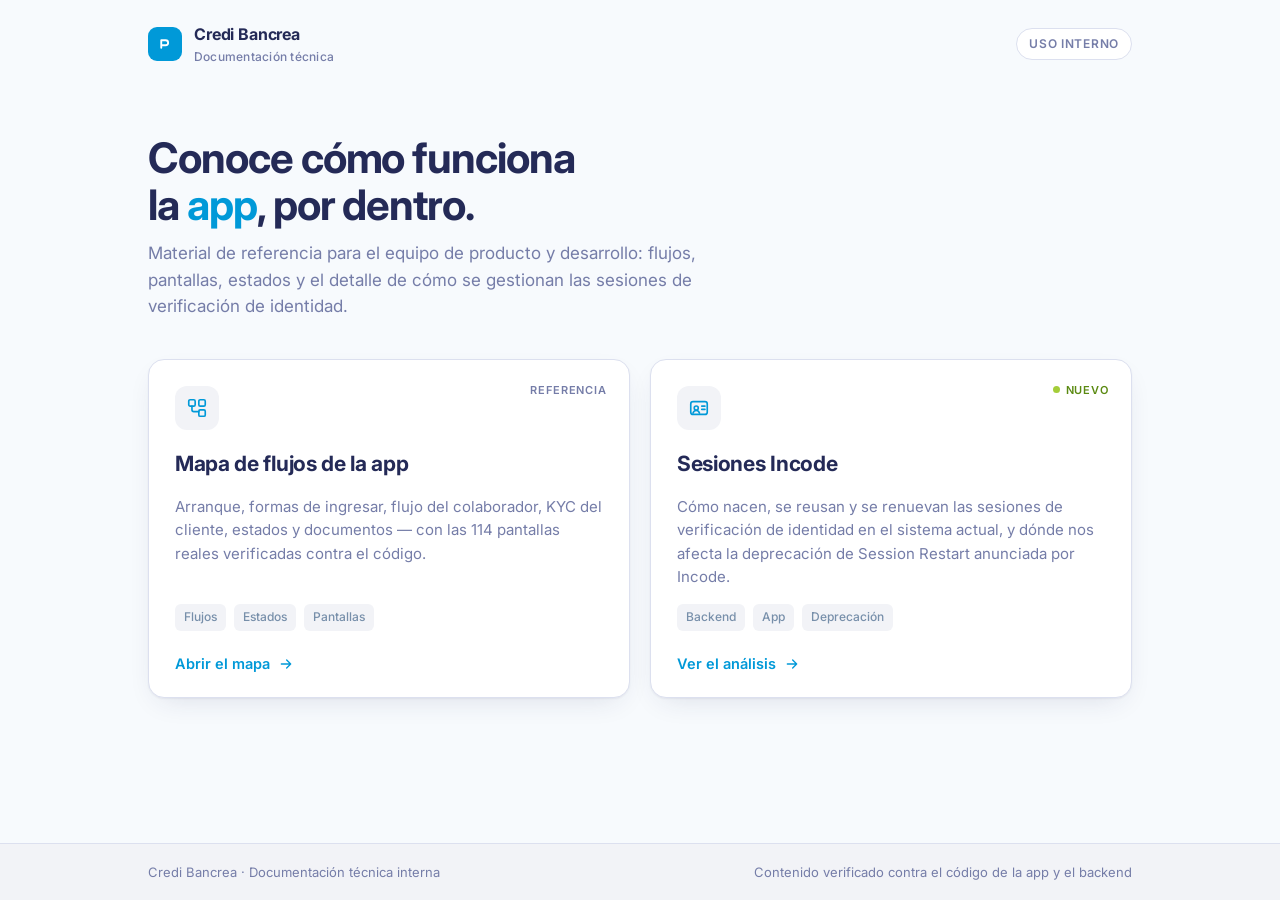
==== commit 2f41d209: "feat: landing de navegación con identidad Bancrea y dos secciones (flujos, incode) - Nueva landing m" ====
--- a/index.html
+++ b/index.html
@@ -3,496 +3,175 @@
 <head>
 <meta charset="utf-8">
 <meta name="viewport" content="width=device-width, initial-scale=1">
-<title>Credi Bancrea · Mapa de flujos</title>
-<meta name="description" content="Mapa de flujos de la app Credi Bancrea: arranque, formas de ingresar, flujos por rol, estados, documentos y las pantallas reales verificadas contra el código.">
-<link rel="icon" href="assets/img/logo_bancrea_crop.png">
-<link rel="stylesheet" href="assets/css/styles.css">
+<title>Credi Bancrea · Documentación técnica</title>
+<meta name="description" content="Portal de documentación técnica de Credi Bancrea: mapa de flujos de la app y análisis de sesiones Incode.">
+<link rel="icon" href="data:image/svg+xml,%3Csvg xmlns='http://www.w3.org/2000/svg' viewBox='0 0 64 64'%3E%3Crect width='64' height='64' rx='14' fill='%230099D8'/%3E%3Cpath d='M20 44V20h14a8 8 0 0 1 0 16H20' fill='none' stroke='%23fff' stroke-width='6' stroke-linecap='round' stroke-linejoin='round'/%3E%3C/svg%3E">
+<link rel="preconnect" href="https://fonts.googleapis.com">
+<link rel="preconnect" href="https://fonts.gstatic.com" crossorigin>
+<link rel="stylesheet" href="https://fonts.googleapis.com/css2?family=Inter:wght@400;500;600;700&display=swap">
+<style>
+  :root {
+    --azul:      #0099D8;
+    --azul-h:    #0084BB;
+    --navy:      #242A57;
+    --lima:      #A4CD39;
+    --gris-tx:   #757DA8;
+    --gris-2:    #778FAA;
+    --bg:        #F7FAFD;
+    --bg-2:      #F2F3F7;
+    --card:      #FFFFFF;
+    --line:      #DCE0EF;
+    --ink:       #242A57;
+    --shadow:    0 1px 2px rgba(36,42,87,.06), 0 10px 30px -12px rgba(36,42,87,.16);
+    --shadow-h:  0 2px 4px rgba(36,42,87,.08), 0 18px 40px -14px rgba(0,153,216,.28);
+  }
+  @media (prefers-color-scheme: dark) {
+    :root:not([data-theme="light"]) {
+      --bg:#0F1320; --bg-2:#141A2B; --card:#171E31; --line:#262E47; --ink:#E6E9F4;
+      --gris-tx:#9AA3C4; --gris-2:#8D97B8; --navy:#E6E9F4;
+      --shadow:0 1px 2px rgba(0,0,0,.3), 0 10px 30px -12px rgba(0,0,0,.5);
+      --shadow-h:0 2px 4px rgba(0,0,0,.35), 0 18px 40px -14px rgba(0,153,216,.35);
+    }
+  }
+  :root[data-theme="dark"] {
+    --bg:#0F1320; --bg-2:#141A2B; --card:#171E31; --line:#262E47; --ink:#E6E9F4;
+    --gris-tx:#9AA3C4; --gris-2:#8D97B8; --navy:#E6E9F4;
+    --shadow:0 1px 2px rgba(0,0,0,.3), 0 10px 30px -12px rgba(0,0,0,.5);
+    --shadow-h:0 2px 4px rgba(0,0,0,.35), 0 18px 40px -14px rgba(0,153,216,.35);
+  }
+  * { box-sizing: border-box; }
+  html, body { height: 100%; }
+  body {
+    margin: 0; background: var(--bg); color: var(--ink);
+    font-family: Inter, -apple-system, "Segoe UI", Roboto, Helvetica, Arial, sans-serif;
+    font-size: 16px; line-height: 1.55; -webkit-font-smoothing: antialiased;
+    display: flex; flex-direction: column; min-height: 100vh;
+  }
+  a { color: var(--azul); }
+  a:focus-visible { outline: 2px solid var(--azul); outline-offset: 3px; border-radius: 6px; }
+
+  .top {
+    display: flex; align-items: center; justify-content: space-between; gap: 16px;
+    padding: 22px 28px; max-width: 1040px; width: 100%; margin: 0 auto;
+  }
+  .brand { display: inline-flex; align-items: center; gap: 12px; text-decoration: none; color: var(--navy); }
+  .brand .mark {
+    width: 34px; height: 34px; border-radius: 9px; background: var(--azul);
+    display: inline-grid; place-items: center; flex: none;
+  }
+  .brand .mark svg { width: 20px; height: 20px; }
+  .brand .name { font-weight: 700; font-size: 16px; letter-spacing: -.01em; }
+  .brand .name small { display: block; font-weight: 500; font-size: 12px; color: var(--gris-tx); letter-spacing: .02em; margin-top: 1px; }
+  .pill {
+    font-size: 12px; font-weight: 600; letter-spacing: .06em; text-transform: uppercase;
+    color: var(--gris-tx); border: 1px solid var(--line); border-radius: 999px; padding: 6px 12px; background: var(--card);
+  }
+
+  main { flex: 1; width: 100%; max-width: 1040px; margin: 0 auto; padding: 36px 28px 64px; }
+  .hero { max-width: 640px; margin: 10px 0 40px; }
+  .hero h1 {
+    font-size: clamp(30px, 4.2vw, 42px); font-weight: 700; line-height: 1.12;
+    letter-spacing: -.025em; margin: 0 0 12px; color: var(--navy); text-wrap: balance;
+  }
+  .hero h1 em { font-style: normal; color: var(--azul); }
+  .hero p { margin: 0; font-size: 17px; color: var(--gris-tx); max-width: 56ch; }
+
+  .grid { display: grid; grid-template-columns: repeat(auto-fit, minmax(300px, 1fr)); gap: 20px; }
+  .card {
+    position: relative; display: flex; flex-direction: column; gap: 14px;
+    background: var(--card); border: 1px solid var(--line); border-radius: 16px;
+    padding: 26px 26px 22px; text-decoration: none; color: inherit;
+    box-shadow: var(--shadow); transition: transform .18s ease, box-shadow .18s ease, border-color .18s ease;
+  }
+  .card:hover { transform: translateY(-2px); box-shadow: var(--shadow-h); border-color: rgba(0,153,216,.45); }
+  .card:focus-visible { outline: 2px solid var(--azul); outline-offset: 3px; }
+  .card .ico {
+    width: 44px; height: 44px; border-radius: 12px; display: grid; place-items: center;
+    background: var(--bg-2); color: var(--azul);
+  }
+  .card .ico svg { width: 22px; height: 22px; }
+  .card .tag {
+    position: absolute; top: 22px; right: 22px;
+    font-size: 11px; font-weight: 600; letter-spacing: .08em; text-transform: uppercase;
+    color: var(--gris-tx);
+  }
+  .card .tag.new { color: #5B8A12; }
+  .card .tag.new::before { content: ""; display: inline-block; width: 7px; height: 7px; border-radius: 50%; background: var(--lima); margin-right: 6px; vertical-align: 1px; }
+  .card h2 { margin: 4px 0 0; font-size: 21px; font-weight: 700; letter-spacing: -.015em; color: var(--navy); }
+  .card p { margin: 0; color: var(--gris-tx); font-size: 15px; flex: 1; }
+  .card .meta { display: flex; flex-wrap: wrap; gap: 8px; margin-top: 2px; }
+  .card .meta span {
+    font-size: 12px; font-weight: 500; color: var(--gris-2);
+    background: var(--bg-2); border-radius: 6px; padding: 4px 9px;
+  }
+  .card .cta {
+    display: inline-flex; align-items: center; gap: 8px; margin-top: 8px;
+    font-weight: 600; font-size: 14.5px; color: var(--azul);
+  }
+  .card .cta svg { width: 16px; height: 16px; transition: transform .18s ease; }
+  .card:hover .cta svg { transform: translateX(3px); }
+
+  footer {
+    border-top: 1px solid var(--line); background: var(--bg-2);
+  }
+  footer .in {
+    max-width: 1040px; margin: 0 auto; padding: 18px 28px;
+    display: flex; flex-wrap: wrap; gap: 8px 20px; justify-content: space-between;
+    font-size: 13px; color: var(--gris-tx);
+  }
+  @media (prefers-reduced-motion: reduce) { .card, .card .cta svg { transition: none; } .card:hover { transform: none; } }
+  @media (max-width: 560px) { .top, main, footer .in { padding-left: 18px; padding-right: 18px; } .card { padding: 22px 20px 20px; } }
+</style>
 </head>
 <body>
 
+  <header class="top">
+    <a class="brand" href="./" aria-label="Credi Bancrea, inicio">
+      <span class="mark" aria-hidden="true">
+        <svg viewBox="0 0 64 64" fill="none"><path d="M20 44V20h14a8 8 0 0 1 0 16H20" stroke="#fff" stroke-width="6" stroke-linecap="round" stroke-linejoin="round"/></svg>
+      </span>
+      <span class="name">Credi Bancrea<small>Documentación técnica</small></span>
+    </a>
+    <span class="pill">Uso interno</span>
+  </header>
 
-<div class="wrap">
+  <main>
+    <section class="hero">
+      <h1>Conoce cómo funciona la <em>app</em>, por dentro.</h1>
+      <p>Material de referencia para el equipo de producto y desarrollo: flujos, pantallas, estados y el detalle de cómo se gestionan las sesiones de verificación de identidad.</p>
+    </section>
 
-<header class="hero">
-  <span class="logo-chip"><img src="assets/img/logo_bancrea.png" alt="Bancrea"></span>
-  <h1>Mapa de flujos de la app Credi&nbsp;Bancrea</h1>
-  <p class="lede">Cómo arranca la app, las formas de ingresar, el enrolamiento y KYC del cliente, la solicitud de crédito del colaborador, los documentos del expediente y la máquina de estados — reconstruido desde el código real del frontend Flutter.</p>
-  <div class="meta">
-    <span class="chip">Flutter · Momentum</span>
-    <span class="chip">60+ rutas registradas</span>
-    <span class="chip b">Rol: Colaborador (promotor)</span>
-    <span class="chip g">Rol: Cliente enrolado</span>
-    <span class="chip">Biometría: Incode</span>
-    <span class="chip">Backend NestJS cifrado AES</span>
-  </div>
-</header>
+    <nav class="grid" aria-label="Secciones">
+      <a class="card" href="flujos/">
+        <span class="ico" aria-hidden="true">
+          <svg viewBox="0 0 24 24" fill="none" stroke="currentColor" stroke-width="1.8" stroke-linecap="round" stroke-linejoin="round"><rect x="3" y="3" width="7" height="7" rx="1.5"/><rect x="14" y="3" width="7" height="7" rx="1.5"/><rect x="14" y="14" width="7" height="7" rx="1.5"/><path d="M6.5 10v4a2 2 0 0 0 2 2H14"/></svg>
+        </span>
+        <span class="tag">Referencia</span>
+        <h2>Mapa de flujos de la app</h2>
+        <p>Arranque, formas de ingresar, flujo del colaborador, KYC del cliente, estados y documentos — con las 114 pantallas reales verificadas contra el código.</p>
+        <span class="meta"><span>Flujos</span><span>Estados</span><span>Pantallas</span></span>
+        <span class="cta">Abrir el mapa <svg viewBox="0 0 24 24" fill="none" stroke="currentColor" stroke-width="2" stroke-linecap="round" stroke-linejoin="round"><path d="M5 12h14M13 6l6 6-6 6"/></svg></span>
+      </a>
 
-<nav class="toc" aria-label="Secciones"><div class="row">
-  <a href="#arranque">1 · Arranque</a>
-  <a href="#ingreso">2 · Formas de ingresar</a>
-  <a href="#colaborador">3 · Flujo colaborador</a>
-  <a href="#cliente">4 · Flujo cliente (KYC)</a>
-  <a href="#estados">5 · Estados</a>
-  <a href="#documentos">6 · Documentos</a>
-  <a href="#validaciones">7 · Validaciones</a>
-  <a href="#hallazgos">8 · Hallazgos</a>
-  <a href="#pantallas">9 · Pantallas</a>
-</div></nav>
+      <a class="card" href="incode/">
+        <span class="ico" aria-hidden="true">
+          <svg viewBox="0 0 24 24" fill="none" stroke="currentColor" stroke-width="1.8" stroke-linecap="round" stroke-linejoin="round"><rect x="3" y="5" width="18" height="14" rx="2.5"/><circle cx="9" cy="12" r="2.2"/><path d="M5.5 17.5c.6-1.9 1.9-2.8 3.5-2.8s2.9.9 3.5 2.8M15 10h3.5M15 13.5h3.5"/></svg>
+        </span>
+        <span class="tag new">Nuevo</span>
+        <h2>Sesiones Incode</h2>
+        <p>Cómo nacen, se reusan y se renuevan las sesiones de verificación de identidad en el sistema actual, y dónde nos afecta la deprecación de Session Restart anunciada por Incode.</p>
+        <span class="meta"><span>Backend</span><span>App</span><span>Deprecación</span></span>
+        <span class="cta">Ver el análisis <svg viewBox="0 0 24 24" fill="none" stroke="currentColor" stroke-width="2" stroke-linecap="round" stroke-linejoin="round"><path d="M5 12h14M13 6l6 6-6 6"/></svg></span>
+      </a>
+    </nav>
+  </main>
 
-<!-- ============================================================ -->
-<section id="arranque">
-  <p class="eyebrow">01 · Arranque</p>
-  <h2>De <code>./launcher</code> a la primera pantalla</h2>
-  <p class="intro">Los scripts <code>./launcher</code> y <code>./launcher2</code> son la única puerta de build/run: montan la configuración por entorno, inyectan todo el <code>.env</code> como constantes de compilación y deciden si el SDK de Incode podrá entrar en modo de prueba. La app siempre arranca en <b>LoginView</b> — no hay auto-login.</p>
-
-  <figure>
-    <div class="fig-scroll">
-    <svg viewBox="0 0 920 332" role="img" aria-label="Pipeline de arranque: launcher2 delega en launcher, que genera dart-defines desde el archivo .env y ejecuta main(), que termina montando LoginView; ahí corren dos gates: jailbreak (bloqueo fail-closed) y versión mínima (tienda, fail-open)">
-      <defs>
-        <marker id="s1a" viewBox="0 0 10 10" refX="9" refY="5" markerWidth="7" markerHeight="7" orient="auto-start-reverse"><path d="M0 0L10 5L0 10z" class="mk"/></marker>
-      </defs>
-      <g class="nd"><rect x="10" y="28" width="128" height="46"/><text x="74" y="48" text-anchor="middle">./launcher2</text><text x="74" y="63" text-anchor="middle" class="t2">retag QA</text></g>
-      <g class="nd"><rect x="188" y="28" width="120" height="46"/><text x="248" y="48" text-anchor="middle">./launcher</text><text x="248" y="63" text-anchor="middle" class="t2">run | build</text></g>
-      <g class="nd"><rect x="358" y="28" width="190" height="46"/><text x="453" y="48" text-anchor="middle">.{dev|prod|local}.env</text><text x="453" y="63" text-anchor="middle" class="t2">→ --dart-define (compilado)</text></g>
-      <g class="nd"><rect x="598" y="28" width="110" height="46"/><text x="653" y="56" text-anchor="middle">main()</text></g>
-      <g class="nd-strong"><rect x="758" y="28" width="150" height="46"/><text x="833" y="56" text-anchor="middle" class="tw">LoginView</text></g>
-      <line x1="138" y1="51" x2="184" y2="51" class="ln" marker-end="url(#s1a)"/>
-      <line x1="308" y1="51" x2="354" y2="51" class="ln" marker-end="url(#s1a)"/>
-      <line x1="548" y1="51" x2="594" y2="51" class="ln" marker-end="url(#s1a)"/>
-      <line x1="708" y1="51" x2="754" y2="51" class="ln" marker-end="url(#s1a)"/>
-
-      <text x="188" y="100" class="tm">run → +app.launch=source</text>
-      <text x="188" y="115" class="t2">(marca que habilita el testMode de Incode;</text>
-      <text x="188" y="129" class="t2">ningún artefacto de build la lleva)</text>
-      <text x="358" y="100" class="tm">app.flavor · BASE · llaves</text>
-      <text x="358" y="115" class="t2">plist / google-services / keystore</text>
-      <text x="358" y="129" class="t2">copiados desde config/dev | config/prod</text>
-      <text x="598" y="100" class="t2">debug: IncodeTestMode · MCP · Shake</text>
-      <text x="598" y="115" class="t2">siempre: MMKV.initialize → ClientDB</text>
-      <text x="598" y="129" class="t2">(clave AES en Keystore / Keychain)</text>
-
-      <line x1="833" y1="74" x2="833" y2="112" class="ln" marker-end="url(#s1a)"/>
-      <g class="gate-red"><rect x="672" y="116" width="236" height="50"/><text x="790" y="137" text-anchor="middle" class="te">¿Jailbreak / root / emulador?</text><text x="790" y="153" text-anchor="middle" class="t2">sí → pantalla de bloqueo (fail-closed)</text></g>
-      <line x1="790" y1="166" x2="790" y2="200" class="ln" marker-end="url(#s1a)"/>
-      <g class="gate-ok"><rect x="672" y="204" width="236" height="50"/><text x="790" y="225" text-anchor="middle">¿Versión &lt; mínima del servidor?</text><text x="790" y="241" text-anchor="middle" class="t2">sí → abre la tienda (fail-open si falla)</text></g>
-      <text x="672" y="286" class="tm">GET /app/version?platform=…</text>
-
-      <text x="10" y="180" class="t2">MomentumRouter([LoginView]) — página inicial única.</text>
-      <text x="10" y="196" class="t2">Sin restauración de sesión al lanzar: getSessionOnLaunch está</text>
-      <text x="10" y="211" class="t2">comentado; el jwt de MMKV solo lo usan los services.</text>
-      <text x="10" y="245" class="t2">12 controllers Momentum + persistencia de estado</text>
-      <text x="10" y="260" class="t2">sobre MMKV cifrado. Firebase se inicializa después,</text>
-      <text x="10" y="275" class="t2">dentro de NotificationController.init().</text>
-      <text x="10" y="309" class="tm">testMode Incode = debug/profile + flavor≠prod + app.launch=source + emulador</text>
-    </svg>
+  <footer>
+    <div class="in">
+      <span>Credi Bancrea · Documentación técnica interna</span>
+      <span>Contenido verificado contra el código de la app y el backend</span>
     </div>
-    <figcaption>Pipeline de arranque. <code>./launcher2</code> delega el build/run completo en <code>./launcher</code> y solo agrega el renombrado del artefacto (<span class="mono">Credi-Bancrea-{SO}-{versión}-{entorno}-{branch}-{commit}</span>). Ningún <code>.env</code> viaja dentro del binario: cada llave entra como constante de compilación.</figcaption>
-  </figure>
-</section>
-
-<!-- ============================================================ -->
-<section id="ingreso">
-  <p class="eyebrow">02 · Formas de ingresar</p>
-  <h2>Dos puertas, un solo login</h2>
-  <p class="intro">Existen exactamente dos maneras de entrar: <b>correo + contraseña</b> (colaboradores, y clientes que ya crearon contraseña) y <b>“Regístrate”</b>, la puerta del cliente enrolado, que se identifica con fecha de nacimiento + celular. La decisión de a dónde va el cliente <b>la toma el backend</b> con la respuesta de <code>POST /requests/search</code>.</p>
-
-  <div class="roles-legend">
-    <span class="role-pill colab"><span class="dot"></span>Colaborador · azul</span>
-    <span class="role-pill cli"><span class="dot"></span>Cliente enrolado · verde</span>
-    <span class="role-pill sys"><span class="dot"></span>Sistema / backoffice</span>
-  </div>
-
-  <figure>
-    <div class="fig-scroll">
-    <svg viewBox="0 0 940 600" role="img" aria-label="Desde LoginView hay dos caminos: login con correo y contraseña hacia HomeBase, o Regístrate hacia LoginValidationView, cuyo POST /requests/search decide entre cuatro salidas: proveedor incompatible, usuario ya activo, arrancar KYC o crear contraseña">
-      <defs>
-        <marker id="s2a" viewBox="0 0 10 10" refX="9" refY="5" markerWidth="7" markerHeight="7" orient="auto-start-reverse"><path d="M0 0L10 5L0 10z" class="mk"/></marker>
-        <marker id="s2c" viewBox="0 0 10 10" refX="9" refY="5" markerWidth="7" markerHeight="7" orient="auto-start-reverse"><path d="M0 0L10 5L0 10z" class="mk-c"/></marker>
-        <marker id="s2g" viewBox="0 0 10 10" refX="9" refY="5" markerWidth="7" markerHeight="7" orient="auto-start-reverse"><path d="M0 0L10 5L0 10z" class="mk-g"/></marker>
-      </defs>
-      <g class="nd-strong"><rect x="370" y="16" width="200" height="52"/><text x="470" y="47" text-anchor="middle" class="tw">LoginView</text></g>
-
-      <path d="M 420 68 C 380 110, 260 110, 210 148" class="ln-c" fill="none" marker-end="url(#s2c)"/>
-      <text x="60" y="120" class="tc">correo + contraseña</text>
-      <path d="M 520 68 C 560 110, 660 110, 700 148" class="ln-g" fill="none" marker-end="url(#s2g)"/>
-      <text x="700" y="120" class="tg">«¿Aún no estás registrado? Regístrate»</text>
-
-      <g class="ep"><rect x="80" y="152" width="250" height="50"/><text x="205" y="173" text-anchor="middle" class="tm">POST /users/auth/login</text><text x="205" y="190" text-anchor="middle" class="t2">email en MAYÚSCULAS · sin OTP</text></g>
-      <line x1="205" y1="202" x2="205" y2="248" class="ln-c" marker-end="url(#s2c)"/>
-      <g class="nd-colab"><rect x="80" y="252" width="250" height="56"/><text x="205" y="275" text-anchor="middle">HomeBase — 3 pestañas</text><text x="205" y="292" text-anchor="middle" class="t2">Inicio · Simulador · Avisos</text></g>
-      <text x="80" y="336" class="t2">Tras el jwt: GET /users/profile (cifrado) y</text>
-      <text x="80" y="351" class="t2">POST /users/set/fcm. Sin branching por rol:</text>
-      <text x="80" y="366" class="t2">todos aterrizan en HomeBase; role.name solo</text>
-      <text x="80" y="381" class="t2">pinta etiquetas y permisos de la UI.</text>
-      <text x="80" y="410" class="t2">¿Olvidaste tu contraseña? → ForgotPasswordView →</text>
-      <text x="80" y="425" class="tm">GET /users/reset/generate</text>
-      <text x="80" y="440" class="t2">→ enlace por correo (SendLinkEmailView)</text>
-
-      <g class="nd-cli"><rect x="560" y="152" width="300" height="62"/><text x="710" y="176" text-anchor="middle">LoginValidationView</text><text x="710" y="193" text-anchor="middle" class="t2">fecha de nacimiento + celular (+52)</text></g>
-      <line x1="710" y1="214" x2="710" y2="256" class="ln-g" marker-end="url(#s2g)"/>
-      <g class="ep"><rect x="590" y="260" width="240" height="48"/><text x="710" y="281" text-anchor="middle" class="tm">POST /requests/search</text><text x="710" y="297" text-anchor="middle" class="t2">el backend decide el destino</text></g>
-
-      <path d="M 640 308 C 460 340, 190 350, 122 392" class="ln ln-d" marker-end="url(#s2a)"/>
-      <path d="M 680 308 C 590 348, 430 356, 350 392" class="ln ln-d" marker-end="url(#s2a)"/>
-      <path d="M 740 308 C 760 340, 620 360, 578 392" class="ln-g" marker-end="url(#s2g)"/>
-      <path d="M 780 308 C 820 340, 830 356, 812 392" class="ln-g ln-d" marker-end="url(#s2g)"/>
-
-      <g class="gate-red"><rect x="14" y="396" width="212" height="92"/><text x="120" y="420" text-anchor="middle" class="te">kyc_provider ≠ incode</text><text x="120" y="440" text-anchor="middle" class="t2">bloqueo: proveedor KYC</text><text x="120" y="455" text-anchor="middle" class="t2">no compatible</text></g>
-      <g class="nd"><rect x="244" y="396" width="212" height="92"/><text x="350" y="420" text-anchor="middle">has_password = true</text><text x="350" y="440" text-anchor="middle" class="t2">«Usuario ya activo»</text><text x="350" y="455" text-anchor="middle" class="t2">sin navegar: debe usar el</text><text x="350" y="470" text-anchor="middle" class="t2">login normal</text></g>
-      <g class="nd-cli"><rect x="474" y="396" width="212" height="92"/><text x="580" y="420" text-anchor="middle">sin password · sin jwt</text><text x="580" y="440" text-anchor="middle" class="tg">ARRANCA EL KYC</text><text x="580" y="456" text-anchor="middle" class="t2">→ ValidationDocumentationView</text><text x="580" y="471" text-anchor="middle" class="t2">(hub de pasos)</text></g>
-      <g class="nd-cli"><rect x="704" y="396" width="222" height="92"/><text x="815" y="420" text-anchor="middle">sin password · con jwt</text><text x="815" y="440" text-anchor="middle" class="t2">→ CreatePasswordView</text><text x="815" y="455" text-anchor="middle" class="t2">→ SuccessPasswordView</text><text x="815" y="470" text-anchor="middle" class="t2">→ LoginView (login normal)</text></g>
-
-      <text x="474" y="520" class="t2">Desde LoginValidationView: links «Términos y condiciones» y «Aviso de</text>
-      <text x="474" y="535" class="t2">privacidad» abren PreviewPDF con documentos públicos (sin JWT):</text>
-      <text x="474" y="552" class="tm">GET /requests/preview/terms|privacity/request</text>
-      <text x="14" y="520" class="t2">Sesión: sin refresh token. Ante un 401, RefreshService re-loguea</text>
-      <text x="14" y="535" class="t2">con email/password guardados en MMKV y NO reintenta la petición</text>
-      <text x="14" y="550" class="t2">original. Logout = clearAll() de MMKV + volver a LoginView.</text>
-    </svg>
-    </div>
-    <figcaption>Las dos puertas de entrada. El camino azul es el del colaborador (y de cualquier cliente que ya activó contraseña); el verde es el primer ingreso del cliente enrolado. Las cuatro salidas de <code>POST /requests/search</code> las decide el backend con <span class="mono">has_password</span>, <span class="mono">jwt</span> y <span class="mono">kyc_provider</span>.</figcaption>
-  </figure>
-</section>
-
-<!-- ============================================================ -->
-<section id="colaborador">
-  <p class="eyebrow">03 · Flujo del colaborador</p>
-  <h2>Colaborador: enrola, da seguimiento y libera</h2>
-  <p class="intro">El colaborador (promotor, venta directa o referenciador) vive en <b>HomeBase</b>: 3 pestañas en un <span class="mono">PageView</span> no deslizable. Desde la pestaña <b>Simulador</b> da de alta al cliente y crea la solicitud; desde <b>Inicio</b> busca y da seguimiento; en <b>Avisos</b> recibe la coordinación promotor↔referenciador. Cada cambio de pestaña resetea el simulador y recarga estadísticas (<span class="mono">POST /requests/statistics/credit/main</span>).</p>
-
-  <div class="phase colab"><span class="tag">Fase A · Alta del cliente (pestaña Simulador)</span><span class="l"></span></div>
-  <ol class="flow c-colab">
-    <li><span class="num">1</span><div class="step">
-      <div class="head"><span class="name">Datos de la cuenta</span><span class="file">simulator_account_details_view.dart</span></div>
-      <p>Captura NSS, CURP, nombre, correo, teléfono, género, estado civil y tipo de trabajador — hoy solo <b>“Pensionado Ley 73”</b> está habilitado (“Activo IMSS” anula el botón continuar).</p>
-      <div class="tags"><span class="vtag v">Edad por CURP: gate remoto awaited antes de validar el form (memo de 1 entrada; fallback local)</span><span class="vtag v">verifyProperties: el cliente no debe existir ya</span><span class="vtag e">Edad inválida → InvalidAgeFromCurpBottomSheet</span></div>
-      <div class="eps"><span><b>POST</b> /simulator/curp/age-validation</span><span><b>POST</b> /simulator/verify/properties (cifrado)</span></div>
-    </div></li>
-    <li><span class="num">2</span><div class="step">
-      <div class="head"><span class="name">Simulador de montos</span><span class="file">simulator_data_view.dart</span></div>
-      <p>Pensión/percepciones, descuentos y monto deudor. La capacidad de pago y el monto máximo se calculan <b>localmente</b> (<span class="mono">Calculator</span>).</p>
-      <div class="tags"><span class="vtag e">Capacidad ≤ 0 o máximo &lt; $5,000 → modal “sin oferta”</span></div>
-      <div class="branch alt-c"><div class="bt">Rama · Refinanciamiento / renovación</div>
-        <p><b>RfcAndClientNumberView</b> genera RFC y nº de cliente → <b>CreditsToRenewPage</b> lista créditos a liquidar (keys reales en español: <span class="mono">NumeroDeCredito, MontoPorLiquidar…</span>); los seleccionados viajan como <span class="mono">creditsToRenewIds</span>. Sin créditos → regresa al simulador.</p>
-        <p class="mono" style="font-size:11.5px;color:var(--ink3)">POST /requests/renewal-credit/query/client-number · POST /requests/renewal-credit/query/credits</p>
-      </div>
-    </div></li>
-    <li><span class="num">3</span><div class="step">
-      <div class="head"><span class="name">Simulación de oferta</span><span class="file">simulator_offer_view.dart</span></div>
-      <p>Plazos 12–60 meses de una <b>tabla local hardcodeada</b> por tipo de préstamo; monto por slider/±100/manual. El <b>CAT anual sí viene del backend</b> (fallback 0.00% si falla).</p>
-      <div class="tags"><span class="vtag v">Monto ≥ $5,000, ≤ máximo, múltiplo de 100</span></div>
-      <div class="eps"><span><b>GET</b> /simulator/cat-simulations</span></div>
-    </div></li>
-    <li><span class="num">4</span><div class="step">
-      <div class="head"><span class="name">Resumen — aquí nace la solicitud</span><span class="file">simulator_data_summary_view.dart</span></div>
-      <p>“Si, continuar” ejecuta el POST que <b>crea la simulación + la solicitud (Request) + el usuario cliente</b> en el backend; luego lee la Request creada.</p>
-      <div class="eps"><span><b>POST</b> /simulator/save/incode (SimulationModel completo, cifrado)</span><span><b>GET</b> /simulator/id/{id}</span></div>
-      <div class="branch"><div class="bt">Bifurcación · assignedToPromoter</div>
-        <p><b>false</b> → <b>WaitForPromoterToBeAssignedView</b> (“te avisaremos”) → volver a HomeBase.</p>
-        <p><b>true</b> → <b>SuccessView</b>: pensionado Ley 73 abre portal <b>SIPRE</b>, el resto <b>SUAP</b> (los botones solo abren la URL externa, no validan nada); el referenciador en cambio ve “Notificar a promotor” → HomeBase.</p>
-      </div>
-    </div></li>
-    <li><span class="num">5</span><div class="step">
-      <div class="head"><span class="name">Datos de simulación IMSS — carta de libranza</span><span class="file">simulator_imss_data_summary.dart</span></div>
-      <p>El promotor sube la <b>Carta de Libranza / Tabla de amortización</b> descargada de SIPRE/SUAP y la guarda; con tabla válida continúa a la solicitud de crédito.</p>
-      <div class="tags"><span class="vtag v">Valida entidades financieras no elegibles (puede cancelar la request)</span><span class="vtag v">Verificación de descarga de la tabla (≥ 9000 bytes)</span><span class="vtag e">“Cancelar” aquí CANCELA la solicitud (PUT /simulator/cancel/{id})</span></div>
-      <div class="eps"><span><b>POST</b> /simulator/letter/imss?simulation={id} · <b>POST</b> /simulator/letter/imss/save</span></div>
-    </div></li>
-  </ol>
-
-  <div class="phase colab"><span class="tag">Fase B · Solicitud de crédito</span><span class="l"></span></div>
-  <ol class="flow c-colab">
-    <li><span class="num">6</span><div class="step">
-      <div class="head"><span class="name">Datos generales → Características del crédito</span><span class="file">credit_request_general_data_view.dart · credit_characteristics_view.dart</span></div>
-      <p>Datos generales + contacto de recados (el RFC lo genera el backend y aquí es solo lectura), luego características del crédito.</p>
-      <div class="eps"><span><b>POST</b> /requests/verify/data · <b>POST</b> /requests/credit/characteristics</span></div>
-    </div></li>
-    <li><span class="num">7</span><div class="step">
-      <div class="head"><span class="name">Hub de declaraciones del cliente</span><span class="file">base_customer_statement_steps_view.dart</span></div>
-      <p>Tres bloques que se completan y regresan al hub: <b>Declaración PLD</b> (pasos 1→2→3, un solo POST), <b>Autorización de buró</b> y <b>Condiciones y modelo de contrato</b> (estos dos solo marcan flags locales).</p>
-      <div class="eps"><span><b>POST</b> /requests/save/laundering</span></div>
-    </div></li>
-    <li><span class="num">8</span><div class="step">
-      <div class="head"><span class="name">Referencias → Comprobante de ingresos</span><span class="file">customer_references_view.dart · upload_documentation_main.dart</span></div>
-      <p>2 referencias (el guardado real vive en el <b>resumen</b> de referencias). Después el comprobante de ingresos: bottom sheet de <b>captura bancaria</b> (banco, NSS, CURP, CLABE, cuenta) y — si no es Ley 73 — subida del <b>estado de cuenta</b>.</p>
-      <div class="eps"><span><b>PUT</b> /requests/credit/referrers · <b>POST</b> /requests/save/proof/income/data · /save/proof/income/file · /save/bank/account/file</span></div>
-    </div></li>
-    <li><span class="num">9</span><div class="step">
-      <div class="head"><span class="name">Datos enviados</span><span class="file">document_submission_view.dart</span></div>
-      <p>Cierre del enrolamiento por parte del colaborador → HomeBase. A partir de aquí el turno es del cliente (KYC) y del backoffice.</p>
-    </div></li>
-  </ol>
-
-  <div class="phase colab"><span class="tag">Fase C · Seguimiento</span><span class="l"></span></div>
-  <ol class="flow c-colab">
-    <li><span class="num">10</span><div class="step">
-      <div class="head"><span class="name">Búsqueda dual</span><span class="file">customers_or_requests_search/ · dashboard_search</span></div>
-      <p><b>Clientes</b> → <span class="mono">POST /users/find/users/credits</span> · <b>Solicitudes</b> → <span class="mono">POST /simulator/search</span> (≥ 3 caracteres; con estatus seleccionado el backend ignora el texto). Sin resultados → modal “crear nuevo” → pestaña Simulador.</p>
-    </div></li>
-    <li><span class="num">11</span><div class="step">
-      <div class="head"><span class="name">SearchRequestDetailView — el pivote del seguimiento</span><span class="file">search_request_detail_view.dart</span></div>
-      <p>Decide la siguiente pantalla según <span class="mono">RequestStatus</span> y la completitud del expediente: espera de libranza → SuccessView; libranza generada → cadena de crédito por dato faltante; <b>rechazos por documento</b> → resumen IMSS o comprobante de ingresos; cancelada → “Reactivar”; además “Cancelar solicitud” y segunda solicitud.</p>
-      <div class="tags"><span class="vtag">Guardas: dueño de la solicitud · requestFromNotification · secondOrMoreRequest</span><span class="vtag">canCreateNewRequest bloquea con trámite activo</span></div>
-    </div></li>
-    <li><span class="num">12</span><div class="step">
-      <div class="head"><span class="name">Avisos y rechazo del promotor</span><span class="file">notification_view.dart · reject_request_view.dart</span></div>
-      <p>Matriz tipo × estatus × rol decide si el aviso abre el detalle, manda al Simulador o solo muestra mensaje. El “rechazo” del promotor <b>no toca el estado</b> de la solicitud: envía una notificación al referenciador (APPROVED/REJECTED/WAITING… con causa).</p>
-      <div class="eps"><span><b>GET</b> /notifications/ · <b>POST</b> /notifications/notification/status</span></div>
-    </div></li>
-    <li><span class="num">13</span><div class="step">
-      <div class="head"><span class="name">Carta de liberación y expediente</span><span class="file">upload_release_letter_view.dart · profile_file_view.dart</span></div>
-      <p>Desde el dashboard (oculto al referenciador) el FAB abre la subida de <b>Carta de Libranza + Tabla de amortización</b>. El expediente completo se consulta y descarga desde <b>ProfileFileView</b> (visores PDF/imagen).</p>
-      <div class="eps"><span><b>GET</b> /requests/preview/record/request · <b>GET</b> /kyc/preview/b64/…</span></div>
-    </div></li>
-  </ol>
-
-  <div class="callout b"><p><b>Toda salida “Cancelar”</b> de la cadena regresa a HomeBase — casi siempre con modal de confirmación; en el resumen IMSS además cancela la solicitud en el backend. El único paso sin modal de confirmación es Datos generales.</p></div>
-</section>
-
-<!-- ============================================================ -->
-<section id="cliente">
-  <p class="eyebrow">04 · Flujo del cliente enrolado</p>
-  <h2>Cliente: el KYC paso a paso</h2>
-  <p class="intro">El cliente entra por “Regístrate” y cae en el <b>hub de pasos</b> (<span class="mono">ValidationDocumentationView</span>). El orden <b>lo decide el frontend</b> (<span class="mono">KycController.calculateSteps()</span>), no el backend: base común y una rama final según el tipo de solicitud. Cada paso termina con <span class="mono">StepCompleted</span> o <span class="mono">StepErrored</span> y regresa al hub; los pasos errados quedan en rojo y son re-intentables.</p>
-
-  <div class="callout g">
-    <p><b>Orden calculado:</b> OTP teléfono <span class="mono">→</span> INE <span class="mono">→</span> Prueba de vida <span class="mono">→</span> Comprobante de domicilio, y después…</p>
-    <p><b>Solicitud de crédito:</b> + Datos bancarios <span class="mono">→</span> Firma de contratos (con video-consentimiento). &nbsp;·&nbsp; <b>Alta de usuario:</b> + OTP de correo al inicio, y al final Carta responsiva <span class="mono">→</span> Firma electrónica.</p>
-  </div>
-
-  <ol class="flow c-cli">
-    <li><span class="num">0</span><div class="step">
-      <div class="head"><span class="name">Hub de validación + aviso antifraude</span><span class="file">validation_documentation_view.dart</span></div>
-      <p>Al montar el hub, el cliente de crédito ve un <b>diálogo de prevención de fraude no descartable</b> (5 s de barra antes de poder cerrarlo). En reingresos, <span class="mono">_completeDoneSteps</span> reconstruye pasos hechos/errados desde <span class="mono">request.documents</span> + <span class="mono">statusDocument</span>.</p>
-      <div class="tags"><span class="vtag">Guarda: documentos rechazados sin atender por promotor bloquean todo avance</span></div>
-    </div></li>
-    <li><span class="num">1</span><div class="step">
-      <div class="head"><span class="name">Verificación OTP — teléfono</span><span class="file">phone_verification_view.dart · /otp-verification</span></div>
-      <p>Antes de verificar exige <b>GPS encendido y permiso de ubicación</b> (alertas que abren ajustes). El verify entrega <b>jwt + incodeToken</b>: aquí se abre la sesión de Incode. Tras verificar guarda la geolocalización.</p>
-      <div class="tags"><span class="vtag v">OTP SMS</span><span class="vtag v">Gate de ubicación</span></div>
-      <div class="eps"><span><b>POST</b> /requests/save/geolocation (cifrado)</span></div>
-      <div class="branch alt-g"><div class="bt">Solo alta de usuario</div><p>Se encadena el <b>OTP de correo</b> (4 dígitos) — <span class="mono">email_verification_view.dart</span>.</p></div>
-    </div></li>
-    <li><span class="num">2</span><div class="step">
-      <div class="head"><span class="name">INE — documento oficial</span><span class="file">verification_official_document_view.dart · /ine-verification</span></div>
-      <p>Cadena Incode: <b>frente → reverso → process → score → OCR</b>. La app no sube la imagen: Incode la captura y el backend solo recibe el registro del hito.</p>
-      <div class="tags"><span class="vtag v">Score de identidad</span><span class="vtag v">Campos OCR completos (whitelist: solo ‘Street’ puede faltar)</span><span class="vtag e">Error por lado → paso en rojo, re-intentable</span></div>
-      <div class="eps"><span><b>GET</b> /kyc/append/documents/id</span></div>
-    </div></li>
-    <li><span class="num">3</span><div class="step">
-      <div class="head"><span class="name">Prueba de vida</span><span class="file">life_test_view.dart · /life-test</span></div>
-      <p>Selfie Incode con <b>anti-spoof</b>, <b>face-match</b> contra la INE (usuario existente exige nombre coincidente), score facial y <b>validación de listas de gobierno</b> — esta última con un bypass controlado por el backend cuando el servicio gubernamental falla.</p>
-      <div class="eps"><span><b>GET</b> /kyc/append/documents/face</span><span><b>GET</b> /app/ine-service-bypass-enabled · <b>POST</b> /app/ine-service-bypass/evaluate</span></div>
-    </div></li>
-    <li><span class="num">4</span><div class="step">
-      <div class="head"><span class="name">Comprobante de domicilio</span><span class="file">proof_address_view.dart · /proof-address-view</span></div>
-      <p>Escaneo Incode del comprobante o <b>“Usar dirección de mi INE”</b>, seguido de un formulario de confirmación con catálogo de colonias por código postal.</p>
-      <div class="tags"><span class="vtag v">CP → colonias/estado/municipio del backend</span><span class="vtag e">Dirección inválida → modal de CP manual; si se descarta, regresa a la captura</span></div>
-      <div class="eps"><span><b>POST</b> /requests/get/address · <b>POST</b> /requests/validate/kyc/address · <b>POST</b> /requests/set/kyc/address/incode</span></div>
-    </div></li>
-    <li><span class="num">5</span><div class="step">
-      <div class="head"><span class="name">Rama crédito — datos bancarios y firma de contratos</span><span class="file">bank_account_view.dart · conditions_credit.dart</span></div>
-      <p><b>Datos bancarios:</b> campos prellenados de solo lectura; “Continuar” marca la revisión de ingresos. <b>Firma de contratos:</b> el cliente debe <b>abrir y aceptar los 9–10 PDF</b> (solicitud, carátula, clausulado, legales, privacidad, amortización…) uno por uno; solo entonces se habilita “Continuar” → bottom sheet de T&amp;C → <b>video-consentimiento</b> (ML Kit detecta el rostro y auto-inicia; se lee un guion con monto y plazo reales) → <b>firma Incode</b>.</p>
-      <div class="eps"><span><b>GET</b> /requests/reviewed/income · <b>POST</b> /kyc/save/video/evidence · <b>POST</b> /requests/save/signature/credit</span></div>
-      <div class="branch alt-g"><div class="bt">Rama alta de usuario (sin crédito)</div><p><b>Aviso de carta responsiva</b> → visor del PDF (<span class="mono">GET /kyc/preview/responsive_card/b64</span>) → <b>Firma electrónica</b> Incode → <span class="mono">POST /kyc/generate/responsive_card/b64</span>.</p></div>
-    </div></li>
-    <li><span class="num">6</span><div class="step">
-      <div class="head"><span class="name">Cierre — “Petición Generada”</span><span class="file">request_approved_view.dart</span></div>
-      <p>Con todos los pasos completos se emite <span class="mono">StepsCompleted</span> — en crédito el último debe ser la firma de contratos; si no, <span class="mono">CreditIsntLast</span> relanza la <b>refirma</b>. Se envía la telemetría de logs del KYC (<span class="mono">POST /reports/</span>, fire-and-forget) y el cliente ve el resumen: “Ver expediente” abre <b>ProfileFileView</b>; “Finalizar” limpia el stack y vuelve a <b>LoginView</b>.</p>
-      <p class="note">Reingreso posterior: “Regístrate” de nuevo → el backend ya tiene jwt → <b>CreatePasswordView</b> → contraseña fuerte (≥8, mayúscula, símbolo) → login normal → HomeBase.</p>
-    </div></li>
-  </ol>
-
-  <div class="callout"><p><b>Rechazos en cascada al reingresar:</b> un comprobante de domicilio rechazado cuya dirección salió de la INE también marca en rojo INE y prueba de vida; ingresos rechazados marcan banco y firma; en alta de usuario la firma <b>siempre</b> se rehace. El paso “segundo documento de identidad” existe en rutas y vistas pero hoy es <b>inalcanzable</b> (ver Hallazgos).</p></div>
-</section>
-
-<!-- ============================================================ -->
-<section id="estados">
-  <p class="eyebrow">05 · Estados de la solicitud</p>
-  <h2>La máquina de estados: la app lee, el backoffice mueve</h2>
-  <p class="intro">La app distingue 17 estados (<span class="mono">RequestStatus</span>) pero solo dispara <b>3 transiciones</b>: cancelar, reactivar y subir la carta de libranza. Todo lo demás — asignación a mesa de control, revisión, aprobación, altas IMSS y dispersión — lo mueve el backoffice y la app únicamente lo lee para decidir pantalla y acciones.</p>
-
-  <figure>
-    <div class="fig-scroll">
-    <svg viewBox="0 0 960 470" role="img" aria-label="Cadena de estados de la solicitud: de espera de libranza a libranza generada (única transición de la app), luego asignación a mesa de control, revisión, aprobación o rechazo, alta IMSS, dispersión y atendida; cancelar y reactivar también los dispara la app">
-      <defs>
-        <marker id="s3a" viewBox="0 0 10 10" refX="9" refY="5" markerWidth="7" markerHeight="7" orient="auto-start-reverse"><path d="M0 0L10 5L0 10z" class="mk"/></marker>
-        <marker id="s3c" viewBox="0 0 10 10" refX="9" refY="5" markerWidth="7" markerHeight="7" orient="auto-start-reverse"><path d="M0 0L10 5L0 10z" class="mk-c"/></marker>
-      </defs>
-      <g class="nd"><rect x="10" y="30" width="168" height="52"/><text x="94" y="52" text-anchor="middle">Espera Libranza (7)</text><text x="94" y="69" text-anchor="middle" class="tm">imms_draft_pending</text></g>
-      <g class="nd"><rect x="206" y="30" width="168" height="52"/><text x="290" y="52" text-anchor="middle">Libranza generada (4)</text><text x="290" y="69" text-anchor="middle" class="tm">imms_draft_generated</text></g>
-      <g class="nd"><rect x="402" y="30" width="168" height="52"/><text x="486" y="52" text-anchor="middle">Pendiente MC (9)</text><text x="486" y="69" text-anchor="middle" class="tm">pending_of_mc_assignment</text></g>
-      <g class="nd"><rect x="598" y="30" width="168" height="52"/><text x="682" y="52" text-anchor="middle">Asignada MC (10)</text><text x="682" y="69" text-anchor="middle" class="tm">assigned_to_mc</text></g>
-      <g class="nd"><rect x="794" y="30" width="156" height="52"/><text x="872" y="52" text-anchor="middle">En revisión MC (11)</text><text x="872" y="69" text-anchor="middle" class="tm">in_review_mc</text></g>
-      <line x1="178" y1="56" x2="202" y2="56" class="ln-c" marker-end="url(#s3c)"/>
-      <text x="152" y="20" class="tc">app: sube carta</text>
-      <line x1="374" y1="56" x2="398" y2="56" class="ln" marker-end="url(#s3a)"/>
-      <line x1="570" y1="56" x2="594" y2="56" class="ln" marker-end="url(#s3a)"/>
-      <line x1="766" y1="56" x2="790" y2="56" class="ln" marker-end="url(#s3a)"/>
-
-      <path d="M 872 82 L 872 132" class="ln" marker-end="url(#s3a)"/>
-      <g class="nd"><rect x="794" y="136" width="156" height="52"/><text x="872" y="158" text-anchor="middle">Aprobada (12)</text><text x="872" y="175" text-anchor="middle" class="tm">approved</text></g>
-      <path d="M 794 162 L 700 162" class="ln" marker-end="url(#s3a)"/>
-      <g class="nd"><rect x="528" y="136" width="168" height="52"/><text x="612" y="158" text-anchor="middle">Alta exitosa IMSS (15)</text><text x="612" y="175" text-anchor="middle" class="tm">high_successful_imms</text></g>
-      <path d="M 528 162 L 434 162" class="ln" marker-end="url(#s3a)"/>
-      <g class="nd"><rect x="262" y="136" width="168" height="52"/><text x="346" y="158" text-anchor="middle">Dispersado s/CEP (17)</text><text x="346" y="175" text-anchor="middle" class="tm">dispersed_without_cep</text></g>
-      <path d="M 262 162 L 188 162" class="ln" marker-end="url(#s3a)"/>
-      <g class="nd"><rect x="10" y="136" width="174" height="52"/><text x="97" y="158" text-anchor="middle">CEP generado (18)</text><text x="97" y="175" text-anchor="middle" class="tm">dispersed_cep_generated</text></g>
-      <path d="M 97 188 L 97 238" class="ln" marker-end="url(#s3a)"/>
-      <g class="nd"><rect x="10" y="242" width="174" height="52"/><text x="97" y="264" text-anchor="middle">Atendida (24)</text><text x="97" y="281" text-anchor="middle" class="tm">attended</text></g>
-
-      <path d="M 900 188 L 900 238" class="ln" marker-end="url(#s3a)"/>
-      <g class="gate-red"><rect x="794" y="242" width="156" height="52"/><text x="872" y="264" text-anchor="middle" class="te">Rechazada (13)</text><text x="872" y="281" text-anchor="middle" class="tm">rejected</text></g>
-      <path d="M 640 188 L 640 238" class="ln" marker-end="url(#s3a)"/>
-      <g class="gate-red"><rect x="528" y="242" width="168" height="52"/><text x="612" y="264" text-anchor="middle" class="te">Alta rechazada IMSS (16)</text><text x="612" y="281" text-anchor="middle" class="tm">high_rejected_imms</text></g>
-
-      <g class="nd-colab"><rect x="262" y="242" width="180" height="52"/><text x="352" y="264" text-anchor="middle">Cancelada (14)</text><text x="352" y="281" text-anchor="middle" class="tm">cancelled</text></g>
-      <path d="M 352 242 C 340 200, 220 130, 120 86" class="ln-c ln-d" marker-end="url(#s3c)"/>
-      <text x="200" y="222" class="tc">app: «Reactivar»</text>
-      <path d="M 442 268 C 500 330, 420 330, 372 302" class="ln-c ln-d" marker-end="url(#s3c)"/>
-      <text x="452" y="336" class="tc">app: «Cancelar» (detalle / resumen IMSS)</text>
-
-      <g class="nd"><rect x="10" y="360" width="168" height="46"/><text x="94" y="380" text-anchor="middle">No elegible (3)</text><text x="94" y="396" text-anchor="middle" class="tm">not_elegible</text></g>
-      <g class="nd"><rect x="206" y="360" width="200" height="46"/><text x="306" y="380" text-anchor="middle">Registro en progreso (19)</text><text x="306" y="396" text-anchor="middle" class="tm">registration_in_progress</text></g>
-      <g class="nd"><rect x="434" y="360" width="230" height="46"/><text x="549" y="380" text-anchor="middle">Libranza con firma (5)</text><text x="549" y="396" text-anchor="middle" class="tm">imms_draft_generated_with_fingerprint</text></g>
-      <text x="694" y="380" class="t2">estados sueltos que la app</text>
-      <text x="694" y="395" class="t2">solo lee y colorea</text>
-
-      <line x1="10" y1="438" x2="46" y2="438" class="ln-c"/><text x="54" y="442" class="t2">transición disparada por la app</text>
-      <line x1="270" y1="438" x2="306" y2="438" class="ln"/><text x="314" y="442" class="t2">movida por backoffice / mesa de control</text>
-    </svg>
-    </div>
-    <figcaption>Máquina de estados de <span class="mono">request_status</span>. Azul: las 3 transiciones que la app dispara (subir carta <span class="mono">POST /simulator/letter/imss/save</span>, cancelar <span class="mono">PUT /simulator/cancel/{id}</span>, reactivar <span class="mono">GET /requests/status/enable</span>). El “rechazo” del promotor no aparece aquí: es una máquina paralela de <b>notificaciones</b> promotor↔referenciador que nunca toca <span class="mono">request_status</span>.</figcaption>
-  </figure>
-
-  <p>Los <b>rechazos del backoffice llegan a nivel documento</b> (<span class="mono">status_document[].accepted=false</span>): la app los traduce a causa visible en la tarjeta, pasos KYC en rojo y rutas de corrección — <span class="mono">amortization_table</span> → resumen IMSS; <span class="mono">bank_account / income_documentation / proof_income</span> → comprobante de ingresos.</p>
-</section>
-
-<!-- ============================================================ -->
-<section id="documentos">
-  <p class="eyebrow">06 · Documentos</p>
-  <h2>El expediente: tres familias de documentos</h2>
-  <p class="intro">Todo gira alrededor del expediente por solicitud (<span class="mono">request_id</span>). Los GET devuelven el archivo en <b>base64</b> (<span class="mono">GenericFileModel.file</span>); los visores son <span class="mono">pdfrx</span> (PDF), <span class="mono">easy_image_viewer</span> (imágenes) y <span class="mono">file_saver</span> (descargas).</p>
-
-  <div class="tbl-scroll"><table>
-    <thead><tr><th>Familia</th><th>Documentos</th><th>Cómo viaja</th></tr></thead>
-    <tbody>
-      <tr>
-        <td><span class="pill inc">Captura Incode</span></td>
-        <td>INE frente/reverso (<span class="mono">docs_front/docs_back</span>), selfie (<span class="mono">faces</span>), comprobante de domicilio (<span class="mono">address</span>), firma (<span class="mono">signature</span>)</td>
-        <td>El SDK los captura y sube a la nube de Incode; la app solo <b>registra el hito</b>: <span class="mono">GET /kyc/append/documents/{id|face|address}</span></td>
-      </tr>
-      <tr>
-        <td><span class="pill app">Multipart de la app</span></td>
-        <td>2º documento de identidad (pasaporte/licencia/INAPAM/IMSS), video-consentimiento, estado de cuenta, comprobante de ingresos, carta de libranza + tabla IMSS, firmas</td>
-        <td><span class="mono">POST /kyc/save/extra/{doc}</span> · <span class="mono">/kyc/save/video/evidence</span> · <span class="mono">/requests/save/bank/account/file</span> · <span class="mono">/simulator/letter/imss(+/save)</span> · firmas: <span class="mono">/kyc/generate/responsive_card/b64</span> (alta) y <span class="mono">/requests/save/signature/credit</span> (crédito)</td>
-      </tr>
-      <tr>
-        <td><span class="pill bo">Generados por backend</span></td>
-        <td>Solicitud de crédito, carátula, contrato clausulado, disposiciones legales, aviso de privacidad, tablas de amortización (Bancrea e IMSS), carta de instrucción, checklist, consentimiento biométrico, carta de libranza original, <b>expediente completo</b></td>
-        <td>Siempre <span class="mono">GET {…}/requests/fill|preview/…?request_id&amp;format=base64</span>; públicos sin JWT: <span class="mono">preview/terms</span> y <span class="mono">preview/privacity</span></td>
-      </tr>
-    </tbody>
-  </table></div>
-
-  <p style="margin-top:18px">El catálogo del expediente que ve el colaborador en <b>ProfileFileView</b> está hardcodeado (16 entradas: <span class="mono">responsive_card, docs_front, docs_back, faces, address, signature, credit_request, instruction, privacy_document, claused, check_list, consent, amortization, amortization_table, cover, bank_account</span>) con visor de PDF o imagen según el tipo.</p>
-</section>
-
-<!-- ============================================================ -->
-<section id="validaciones">
-  <p class="eyebrow">07 · Validaciones esenciales</p>
-  <h2>Dónde vive cada validación</h2>
-  <div class="tbl-scroll"><table>
-    <thead><tr><th>Qué se valida</th><th>Dónde</th><th>Quién decide</th></tr></thead>
-    <tbody>
-      <tr><td>Jailbreak / root / emulador (fail-closed)</td><td>LoginView, al montar</td><td><span class="pill app">Local (plugin)</span></td></tr>
-      <tr><td>Versión mínima de la app (fail-open)</td><td>LoginView · <span class="mono">GET /app/version</span></td><td><span class="pill bo">Backend</span></td></tr>
-      <tr><td>Email en MAYÚSCULAS + contraseña fuerte (≥8, mayúscula, símbolo, ≤15)</td><td>Login / CreatePassword</td><td><span class="pill app">Local (form)</span></td></tr>
-      <tr><td>Edad por CURP (gate remoto awaited + memo 1 entrada + fallback local)</td><td>Datos de la cuenta · <span class="mono">POST /simulator/curp/age-validation</span></td><td><span class="pill bo">Backend</span></td></tr>
-      <tr><td>Cliente no duplicado (nss/curp/email/phone)</td><td>Datos de la cuenta · <span class="mono">POST /simulator/verify/properties</span></td><td><span class="pill bo">Backend</span></td></tr>
-      <tr><td>Capacidad de pago y monto máximo (≥ $5,000, múltiplo de 100)</td><td>Simulador / Oferta</td><td><span class="pill app">Local (Calculator)</span></td></tr>
-      <tr><td>Entidad financiera elegible en carta de libranza</td><td>Subida de carta · <span class="mono">POST /simulator/letter/imss</span></td><td><span class="pill bo">Backend</span></td></tr>
-      <tr><td>OTP SMS (y correo en alta) + ubicación obligatoria</td><td>Pasos OTP del KYC</td><td><span class="pill bo">Backend</span> <span class="pill app">GPS local</span></td></tr>
-      <tr><td>Autenticidad de INE: score + OCR completo</td><td>Paso INE</td><td><span class="pill inc">Incode</span></td></tr>
-      <tr><td>Anti-spoof, face-match, score facial, listas de gobierno (con bypass)</td><td>Prueba de vida</td><td><span class="pill inc">Incode</span> <span class="pill bo">Bypass backend</span></td></tr>
-      <tr><td>Dirección real (CP → catálogo de colonias; dirección completa)</td><td>Comprobante de domicilio · <span class="mono">POST /requests/validate/kyc/address</span></td><td><span class="pill bo">Backend</span></td></tr>
-      <tr><td>Contratos leídos: los 9–10 PDF abiertos y aceptados uno a uno</td><td>Firma de contratos</td><td><span class="pill app">Local (viewed)</span></td></tr>
-      <tr><td>Video-consentimiento con rostro presente y guion real</td><td>Video consentimiento</td><td><span class="pill app">ML Kit local</span></td></tr>
-      <tr><td>Firma electrónica capturada</td><td>Firma (2 destinos según flujo)</td><td><span class="pill inc">Incode</span></td></tr>
-    </tbody>
-  </table></div>
-
-  <div class="callout" style="margin-top:22px"><p><b>Reglas del repo que explican el patrón:</b> los validators de <span class="mono">Form</span> son puros (el wrapper los invoca dos veces); nunca hay red en <span class="mono">onChanged</span> (el HUD bloqueante saltaría en pleno tecleo); y el veredicto remoto se espera <b>una sola vez</b> en el press del botón, antes de validar y navegar — el ejemplo canónico es la edad por CURP del simulador.</p></div>
-</section>
-
-<!-- ============================================================ -->
-<section id="hallazgos">
-  <p class="eyebrow">08 · Hallazgos de ingeniería</p>
-  <h2>Lo que el mapa destapó</h2>
-  <p class="intro">Verificado contra el código por agentes críticos independientes. Útil para priorizar limpieza — nada de esto bloquea los flujos vivos de arriba.</p>
-
-  <h3>Rutas rotas y pantallas inalcanzables</h3>
-  <div class="grid">
-    <div class="card warn"><h4>Navegación rota real: huellas legacy</h4><p><span class="mono">TakingBiometricsView</span> navega a <span class="mono">/identityVerificationView</span>, ruta que no existe en el router (la real es <span class="mono">/second-identity-document-upload</span>). Toda la cadena de huellas NebuIA además no tiene caller activo.</p><span class="file">taking_biometrics_view.dart:239,333</span></div>
-    <div class="card warn"><h4>Paso “segundo documento” inalcanzable</h4><p><span class="mono">KycStep.secondId</span> nunca entra a la lista de pasos (<span class="mono">calculateSteps</span> no lo incluye y <span class="mono">_addStep</span> no tiene callers): IdentityVerification/Success/Error/CustomDocument son huérfanas en el flujo Incode actual.</p><span class="file">kyc.controller.dart:97-109,1489</span></div>
-    <div class="card dead"><h4>Carta de liberación: éxito inalcanzable</h4><p><span class="mono">ReleaseLetterOptions</span> no tiene ruta registrada ni push activo; por eso <span class="mono">SuccessfullyUploadedReleaseLetterView</span> tampoco es alcanzable hoy — los dos usos vivos de la subida abren el bottom sheet sin <span class="mono">onLoaded</span>.</p><span class="file">release_letter_options_view.dart · upload_release_letter_view.dart:73-102</span></div>
-    <div class="card dead"><h4>Maquetas muertas y duplicados</h4><p><span class="mono">DashBoardRequestStatusView</span> y <span class="mono">AccountInfoView</span> son maquetas estáticas sin navegación; <span class="mono">general_data_view.dart</span> duplica la clase <span class="mono">CreditRequestGeneralDataView</span> (el router usa la otra); <span class="mono">changeStatusReject</span> está implementado de punta a punta y nadie lo llama.</p></div>
-  </div>
-
-  <h3>Bucles sin cota (backend caído = requests infinitos)</h3>
-  <div class="grid">
-    <div class="card loop"><h4>getProfile() tras login</h4><p>Se re-llama recursivamente sin límite si falla.</p><span class="file">user.controller.dart:198-209</span></div>
-    <div class="card loop"><h4>Tabla de amortización</h4><p><span class="mono">_operateAmortization</span> reintenta sin tope si el guardado o la verificación de descarga fallan.</p><span class="file">simulator_imss_data_summary.dart:172-186</span></div>
-    <div class="card loop"><h4>Datos bancarios del KYC</h4><p><span class="mono">BankAccountView</span> reintenta <span class="mono">getRequest/getUser</span> sin cota hasta obtener respuesta.</p><span class="file">bank_account_view.dart:83-125</span></div>
-    <div class="card loop"><h4>Cierre y reporte KYC</h4><p><span class="mono">RequestApprovedView._getUser</span> se re-llama sin tope; <span class="mono">generateReportKYC</span> tiene un <span class="mono">while(request == null)</span> infinito.</p><span class="file">request_approved_view.dart</span></div>
-  </div>
-
-  <h3>Notas de sesión y seguridad</h3>
-  <div class="grid">
-    <div class="card"><h4>Credenciales en claro en MMKV</h4><p>El “refresh” depende de re-loguear con email/password guardados; sin refresh token real, y la petición fallida no se reintenta.</p><span class="file">refresh_service.dart · user.controller.dart:273-281</span></div>
-    <div class="card"><h4>Logs cifrados con envío dual</h4><p>Ring buffer de 30 MB en MMKV cifrado en <b>todos</b> los builds; lo envían el shake (solo debug) y el cierre del KYC del cliente (cualquier build) a <span class="mono">POST /reports/</span>.</p><span class="file">log_storage.dart · shake_reports_service.dart</span></div>
-    <div class="card"><h4>PLD paso 2 hardcodeado</h4><p><span class="mono">CustomerStatementStep2View</span> tiene las respuestas fijas y los <span class="mono">onChanged</span> vacíos: no captura ni envía nada; la lógica original está comentada.</p><span class="file">customer_statement_step2_view.dart</span></div>
-    <div class="card"><h4>Carta responsiva: “Aceptar” sin leer</h4><p>El botón está siempre habilitado aunque el PDF no haya cargado — la carga solo controla la visibilidad del visor.</p><span class="file">response_letter_document_view.dart:104-141</span></div>
-    <div class="card warn"><h4>Tile “Carta de Instrucción” inalcanzable por mayúsculas</h4><p>El ExpansionTile se condiciona a <span class="mono">typeRequest == 'ADD_USER'</span>, pero el backend entrega <span class="mono">'add_user'</span> en minúsculas: el tile nunca se renderiza (las capturas del PDF lo confirman).</p><span class="file">request_approved_view.dart:422-435</span></div>
-    <div class="card"><h4>Campo “Fecha de carta de libranza” siempre vacío</h4><p>El código le asigna cadena vacía fija, así que nunca puede mostrar valor.</p><span class="file">simulator_imss_data_summary.dart:839</span></div>
-  </div>
-</section>
-
-<!-- ============================================================ -->
-<section id="pantallas">
-  <p class="eyebrow">09 · Pantallas reales</p>
-  <h2>El flujo en pantallas: 143 pasos, 114 capturas</h2>
-  <p class="intro">Capturas del PDF de QA (<span class="mono">nuevas_vistas_actual</span>) en el <b>orden exacto del flujo</b>, cada una mapeada a su <span class="mono">view</span> real del repo y con el detalle de qué datos muestra. Los flujos 0 y 2 comparten las pantallas del KYC (el PDF reutiliza las mismas capturas). Toca cualquier captura para ampliarla.</p>
-  <div class="callout" style="border-left:4px solid var(--err)">
-  <p><b>Disparidades PDF ↔ código actual</b> (cada captura afectada lleva además su nota en rojo):</p>
-  <p><b>Pantallas del código que el PDF no incluye:</b> el <b>aviso antifraude</b> (FraudPreventionAlertDialog, gate no descartable del hub para el cliente de crédito), la <b>rama de renovación</b> (<span class="mono">rfc_and_client_number_view</span> y <span class="mono">credits_to_renew_page</span>), el <b>detalle de solicitud</b> (<span class="mono">search_request_detail_view</span>, pivote del seguimiento), la <b>recuperación de contraseña</b> (<span class="mono">forgot_password_view</span> → <span class="mono">send_link_email_view</span>) y los modales de apoyo (alertas de ubicación del OTP, C.P. manual, cancelaciones).</p>
-  <p><b>Capturas que ya no corresponden al código:</b> <span class="mono">capture__ine_front_view</span> (cadena NebuIA legacy, inalcanzable — la INE real va por SDK Incode); <span class="mono">electronic_signature_view</span> con pad de firma embebido (eliminado el 21/11/2024, hoy la firma la captura Incode); el mock «Inserción de Contenido Dinámico» del tab Inicio (no existe en el código — el tab renderiza directo <span class="mono">dashboard_view</span>); <span class="mono">reject_request_view</span> mostrando ambos campos condicionales a la vez (hoy son excluyentes); y el texto del referenciador en <span class="mono">successful_view</span> que cambió.</p>
-  <p><b>Etiquetas del PDF corregidas por verificación:</b> «servicio nebuia (1–6)» es en realidad <span class="mono">video_consent_view</span> (vista propia con ML Kit; NebuIA ya ni siquiera está en <span class="mono">pubspec.yaml</span>); «profile_file_view (1)–(9)» del Flujo 2 son los visores <span class="mono">_DocumentView</span> de la <b>Firma de contratos</b> (los 9 PDF del crédito), no el expediente; la etiqueta «life_test_view» del Flujo 2 apunta a la intro de selfie del SDK y «servicio incode ine (error)» a la verdadera <span class="mono">life_test_view</span>; «view_title_and_search_bar» es <span class="mono">dashboard_search (DashboardSearchPage)</span>.</p>
-</div>
-  <div class="flow-sub f0"><span class="fnum">Flujo 0</span><h3>Enrolamiento por colaborador (alta de usuario)</h3><span class="cnt">45 pasos</span></div>
-<p class="intro" style="margin-top:6px">KYC operado con el cliente presente: OTP de teléfono y correo, INE, prueba de vida, comprobante, carta responsiva y firma. Termina creando la contraseña del cliente.</p>
-<div class="shots-grid"><div class="shot"><div class="imgbox" data-cap="lib/src/app/presentation/login/view/login_view.dart — Hola, Bienvenido"><span class="seq">1</span><img src="assets/img/shots/x67.jpeg" alt="Hola, Bienvenido" loading="lazy"></div><div class="body"><span class="vtitle">Hola, Bienvenido<span class="vsub">LoginView</span></span><span class="vfile">…/login/view/login_view.dart</span><details><summary>Datos y acciones</summary><ul><li>Logo Bancrea en el encabezado (AuthTemplate, assets/logos/logo_bancrea.png)</li><li>Título: &#x27;Hola, Bienvenido&#x27;</li><li>Subtítulo: &#x27;Por favor introduce tu correo y contraseña para continuar.&#x27;</li><li>Campo de texto &#x27;Ingresa tu correo electrónico&#x27; (vacío en la captura; CustomTextField.email())</li><li>Campo de texto &#x27;Ingresa tu contraseña&#x27; con icono de ojo para mostrar/ocultar (CustomTextFieldPassword; validator: &#x27;* Este campo es obligatorio para continuar&#x27;)</li><li>Link alineado a la derecha: &#x27;¿Olvidaste tu contraseña?&#x27;</li><li>Botón azul &#x27;Iniciar sesión&#x27;</li><li>Texto: &#x27;¿Aún no estás registrado? Regístrate&#x27; (Regístrate en azul)</li><li>Texto de versión: &#x27;CrediBancrea 1.0.0 build 297&#x27; (dinámico: &#x27;CrediBancrea $_version build $_buildNumber&#x27;, login_view.dart:256)</li><li>Comportamiento no visible: detección de root/jailbreak que reemplaza toda la pantalla por el aviso &#x27;Se detectó un sistema operativo modificado…&#x27; (login_view.dart:155-173) y chequeo de versión contra servidor al abrir (_checkFromServer)</li><li class="acc">&#x27;Iniciar sesión&#x27; -&gt; UserController.login(email, password); al evento SessionAction.authDone hace pushReplacementNamed(&#x27;/homeBase&#x27;) (login_view.dart:138-141, 213-222)</li><li class="acc">&#x27;¿Olvidaste tu contraseña?&#x27; -&gt; pushNamed(&#x27;/forgotPasswordView&#x27;) (login_view.dart:205)</li><li class="acc">&#x27;¿Aún no estás registrado? Regístrate&#x27; -&gt; pushNamed(&#x27;/loginValidationView&#x27;) (login_view.dart:229); si _lockApp fuerza actualización de tienda</li><li class="acc">Texto de versión (botón oculto) -&gt; re-chequea versión en servidor; al 15º tap muestra toast &#x27;CAMHEA: versión build&#x27; (login_view.dart:63-71, 253-262)</li></ul></details></div></div><div class="shot"><div class="imgbox" data-cap="lib/src/app/presentation/login/view/login_validation_view.dart — Verificación de datos"><span class="seq">2</span><img src="assets/img/shots/x73.jpeg" alt="Verificación de datos" loading="lazy"></div><div class="body"><span class="vtitle">Verificación de datos<span class="vsub">LoginValidationView</span></span><span class="vfile">…/login/view/login_validation_view.dart</span><details><summary>Datos y acciones</summary><ul><li>Logo Bancrea en el encabezado (AuthTemplate)</li><li>Título: &#x27;Verificación de datos&#x27;</li><li>Subtítulo: &#x27;Introduce tu fecha de nacimiento y número celular para continuar tu verificación.&#x27;</li><li>Campo &#x27;Introduce tu fecha de nacimiento&#x27; (vacío; CustomTextField.date())</li><li>Campo &#x27;Introduce tu número de celular&#x27; (vacío; CustomTextField.phoneNumber())</li><li>Fila con candado verde (Icons.lock, 0xffA4CD39) y texto &#x27;Tus datos están protegidos&#x27;</li><li>Botón &#x27;Ingresar&#x27; deshabilitado/gris en la captura: solo se habilita con fecha &gt;= 10 caracteres y celular &gt;= 10 dígitos (login_validation_view.dart:172-178)</li><li>Leyenda legal: &#x27;Al ingresar aceptas los Términos y condiciones y el Aviso de privacidad.&#x27; con ambos links subrayados en azul</li><li class="acc">&#x27;Ingresar&#x27; -&gt; UserController.searchRequest(phone, birthDate); done -&gt; pushNamed(&#x27;/validationDocumentationView&#x27;); passwordSet -&gt; pushNamed(&#x27;/createPasswordView&#x27;); userActive -&gt; toast &#x27;Usuario ya activo&#x27;; badKycProvider -&gt; toast de incompatibilidad (login_validation_view.dart:28-48)</li><li class="acc">&#x27;Términos y condiciones&#x27; -&gt; descarga el PDF vía RequestCollaboratorController.getTermsAndConditions y abre PreviewPDF (login_validation_view.dart:65-87)</li><li class="acc">&#x27;Aviso de privacidad.&#x27; -&gt; descarga el PDF vía getPrivacityDocument y abre PreviewPDF (login_validation_view.dart:89-111)</li></ul></details></div></div><div class="shot"><div class="imgbox" data-cap="lib/src/app/presentation/validation_documentation/view/validation_documentation_view.dart — Validación de información y documentación"><span class="seq">3</span><img src="assets/img/shots/x85.jpeg" alt="Validación de información y documentación" loading="lazy"></div><div class="body"><span class="vtitle">Validación de información y documentación<span class="vsub">ValidationDocumentationView (tiles: KycStepTile)</span></span><span class="vfile">…/validation_documentation/view/validation_documentation_view.dart</span><details><summary>Datos y acciones</summary><ul><li>AppBar con &#x27;&lt; Volver&#x27; a la izquierda y logo Bancrea a la derecha (AppBarBancrea withImage)</li><li>Título: &#x27;Validación de información y documentación&#x27;</li><li>Instrucción: &#x27;Debes dar click en &quot;Continuar&quot; para completar los siguientes pasos y validar tu documentación e información:&#x27; (&#x27;Continuar&#x27; resaltado en azul)</li><li>Card blanca con 6 tiles (rama colaborador de calculateSteps, kyc.controller.dart:97-109): Paso 1 &#x27;Verificación de correo y teléfono&#x27; (icono @, chip circular azul con chevron = habilitado), Paso 2 &#x27;Identificación oficial (INE/IFE)&#x27; (chip gris = bloqueado), Paso 3 &#x27;Prueba de vida&#x27; (gris), Paso 4 &#x27;Comprobante de domicilio&#x27; (gris), Paso 5 &#x27;Carta Responsiva&#x27; (gris), Paso 6 &#x27;Firma electrónica&#x27; (gris)</li><li>Estados de chip según KycStepTile: rojo con &#x27;!&#x27; = error, verde con check = completado, azul con chevron = habilitado, gris = deshabilitado (kyc_step_tile.dart:121-144)</li><li class="acc">Tap en el tile habilitado -&gt; pushNamed(step.route.path): Paso 1 -&gt; PhoneVerificationView (AppRoute.phoneAndEmailVerification); Paso 2 -&gt; VerificationOfficialDocumentView; Paso 3 -&gt; LifeTestView; Paso 4 -&gt; ProofAddressView; Paso 5 -&gt; ResponseLetterWarningView; Paso 6 -&gt; ElectronicSignatureView (kyc_step_tile.dart:99-103 + kyc_step.dart)</li><li class="acc">Tiles no habilitados/completados: tap ignorado; con varios pasos en error muestra toast &#x27;Complete pasos anteriores&#x27; (kyc_step_tile.dart:58-97)</li><li class="acc">&#x27;Volver&#x27; (AppBar) -&gt; Navigator.pop</li><li class="acc">Al completarse todos los pasos (evento StepsCompleted) -&gt; pushReplacementNamed(&#x27;/requestApprovedView&#x27;) (validation_documentation_view.dart:126-135)</li></ul></details><div class="disp">Coincide con la rama colaborador actual (sin bankDataValidation/creditConditions). Única diferencia mínima: la captura parece mostrar &#x27;Carta responsiva&#x27; y el enum dice &#x27;Carta Responsiva&#x27; (kyc_step.dart:40) — probable variación tipográfica del código de la época o de la resolución de la captura.</div></div></div><div class="shot"><div class="imgbox" data-cap="lib/src/app/presentation/validation_documentation/phone_email/phone_verification_view.dart — Por favor, introduce los 6 dígitos de verificación"><span class="seq">4</span><img src="assets/img/shots/x76.jpeg" alt="Por favor, introduce los 6 dígitos de verificación" loading="lazy"></div><div class="body"><span class="vtitle">Por favor, introduce los 6 dígitos de verificación<span class="vsub">PhoneVerificationView</span></span><span class="vfile">…/validation_documentation/phone_email/phone_verification_view.dart</span><details><summary>Datos y acciones</summary><ul><li>AppBar con &#x27;&lt; Volver&#x27; (AppBarBancrea)</li><li>Título: &#x27;Por favor, introduce los 6 dígitos de verificación&#x27;</li><li>Descripción: &#x27;El código de verificación ya fue enviado al número&#x27; + resaltado azul &#x27; xx xxxx&#x27; (en el código se concatenan los últimos 4 dígitos reales del teléfono: phone_verification_view.dart:221)</li><li>Banner amarillo: &#x27;Importante: El código de verificación será válido por 5 minutos&#x27; (NoticiesWidget().important(), notices_widget.dart:15)</li><li>6 casillas de PIN grises (PinCodeTextField length: 6, fondo 0xffF2F3F7), vacías en la captura</li><li>Botón azul &#x27;Verificar&#x27; (cambia a &#x27;Verificando...&#x27; y se deshabilita mientras verifica)</li><li>Texto: &#x27;¿No has recibido el código aún?&#x27; con link &#x27;Volver a enviar código&#x27; (title_views_widget.dart:123-129)</li><li class="acc">&#x27;Verificar&#x27; -&gt; primero valida permiso/GPS de ubicación (con alertas &#x27;Sin acceso a ubicación&#x27;/&#x27;Ubicación desactivada&#x27; que abren ajustes); luego verifyCodeOTPRequestFind(código, OTP.phone); si es solicitud de crédito -&gt; kycController.completeOtp(); si no -&gt; pushReplacementNamed(&#x27;/enterDigitsEmailVerificationView&#x27;) (phone_verification_view.dart:149-194, 260-285)</li><li class="acc">&#x27;Volver a enviar código&#x27; -&gt; resendOTPCode(teléfono, OTP.phone) (phone_verification_view.dart:196-203)</li><li class="acc">&#x27;Volver&#x27; (AppBar) -&gt; Navigator.pop; además la vista se auto-cierra (pop) al recibir StepCompleted/StepErrored del paso phoneAndEmail (phone_verification_view.dart:112-134)</li></ul></details><div class="disp">En la captura tras &#x27;xx xxxx&#x27; no se ven los últimos 4 dígitos que el código sí pinta (&#x27;xx xxxx $_lastFourDigitsOfPhoneNumber&#x27;, phone_verification_view.dart:221) — presumiblemente redactados en el PDF de QA, no un cambio de código.</div></div></div><div class="shot"><div class="imgbox" data-cap="lib/src/app/presentation/validation_documentation/phone_email/email_verification_view.dart — Por favor, introduce los 4 dígitos de verificación"><span class="seq">5</span><img src="assets/img/shots/x79.jpeg" alt="Por favor, introduce los 4 dígitos de verificación" loading="lazy"></div><div class="body"><span class="vtitle">Por favor, introduce los 4 dígitos de verificación<span class="vsub">EmailVerificationView</span></span><span class="vfile">…/validation_documentation/phone_email/email_verification_view.dart</span><details><summary>Datos y acciones</summary><ul><li>AppBar con &#x27;&lt; Volver&#x27; (BaseTemplate/AppBarBancrea)</li><li>Ilustración de buzón de correo (assets/illustrations/digits_verifications.png, email_verification_view.dart:139-142)</li><li>Título: &#x27;Por favor, introduce los 4 dígitos de verificación&#x27;</li><li>Descripción: &#x27;El código de verificación ya fue enviado al correo&#x27; + correo resaltado en azul (en la captura: &#x27;correo@correo.com&#x27;)</li><li>Banner amarillo: &#x27;Importante: El código de verificación será válido por 5 minutos&#x27;</li><li>4 casillas de PIN grises (PinCodeTextField length: 4), vacías en la captura</li><li>Botón &#x27;Verificar&#x27; gris/deshabilitado en la captura: solo se habilita con 4 dígitos escritos (email_verification_view.dart:184-197)</li><li>Texto: &#x27;¿No has recibido el código aún?&#x27; con link &#x27;Volver a enviar código&#x27;</li><li class="acc">&#x27;Verificar&#x27; -&gt; verifyCodeOTPRequestFind(código, OTP.email); si emailVerified -&gt; kycController.completeOtp(); la vista se cierra al recibir StepCompleted/StepErrored del paso phoneAndEmail (email_verification_view.dart:74-112, 47-69)</li><li class="acc">&#x27;Volver a enviar código&#x27; -&gt; resendOTPCode(correo, OTP.email) (email_verification_view.dart:120-127)</li><li class="acc">&#x27;Volver&#x27; (AppBar) -&gt; Navigator.pop</li></ul></details><div class="disp">La captura muestra el correo completo &#x27;correo@correo.com&#x27;; el código actual lo enmascara con _maskEmail (primeros 3 caracteres + asteriscos, y además omite la &#x27;@&#x27; del dominio: &#x27;cor***correo.com&#x27;) en email_verification_view.dart:114-118,148. Además esta pantalla solo se alcanza hoy en la rama NO-solicitud-de-crédito: en solicitud de crédito el teléfono verificado llama completeOtp directo y salta el correo (phone_verification_view.dart:176-193), consistente con que el PDF solo la liste en el Flujo 0.</div></div></div><div class="shot"><div class="imgbox" data-cap="lib/src/app/presentation/validation_documentation/ine/view/verification_official_document_view.dart — Verificación de documento oficial"><span class="seq">6</span><img src="assets/img/shots/x82.jpeg" alt="Verificación de documento oficial" loading="lazy"></div><div class="body"><span class="vtitle">Verificación de documento oficial<span class="vsub">VerificationOfficialDocumentView</span></span><span class="vfile">…/validation_documentation/ine/view/verification_official_document_view.dart</span><details><summary>Datos y acciones</summary><ul><li>AppBar con &#x27;&lt; Volver&#x27; y logo Bancrea (AppBarBancrea withImage)</li><li>Card blanca con título: &#x27;Verificación de documento oficial&#x27;</li><li>Texto: &#x27;Por favor, captura fotografía de tu documento por ambos lados, el único documento de identificación oficial permitido es INE o IFE vigente.&#x27;</li><li>Texto azul centrado: &#x27;País: México&#x27; (fijo en el código, verification_official_document_view.dart:111-114)</li><li>Tile con icono circular de documento: &#x27;Paso 2&#x27; / &#x27;Identificación oficial (INE/IFE)&#x27; y chevron circular gris-azulado (0xffC4DAEA) a la derecha</li><li class="acc">Tap en el tile &#x27;Paso 2 – Identificación oficial (INE/IFE)&#x27; -&gt; KycController.startIneScanning(): lanza la sección del SDK Incode para el anverso de la INE (verification_official_document_view.dart:120-127 -&gt; kyc.controller.dart:444-479)</li><li class="acc">&#x27;Volver&#x27; (AppBar) -&gt; Navigator.pop</li><li class="acc">Auto-cierre: al recibir StepCompleted o StepErrored del paso KycStep.id la vista hace Navigator.pop (verification_official_document_view.dart:29-58)</li></ul></details></div></div><div class="shot sdk"><div class="imgbox" data-cap="lib/src/app/components/kyc/kyc.controller.dart (startIneScanning:444-479, OnboardingFlowConfiguration()..addIdScan(idType: id, scanStep: front, showIdTypeChooser: false), flowTag &#x27;frontIne&#x27;; lanzado desde verification_official_document_view.dart:120-127) — Posiciona la credencial en el marco"><span class="seq">7</span><img src="assets/img/shots/x92.jpeg" alt="Posiciona la credencial en el marco" loading="lazy"></div><div class="body"><span class="sdktag">SDK Incode</span><span class="vtitle">Posiciona la credencial en el marco<span class="vsub">SDK Incode – tutorial de IdScan (página 1 de 4)</span></span><span class="vfile">components/kyc/kyc.controller.dart (startIneScanning:444-479, OnboardingFlowConfiguration()..addIdScan(idType: id, scanStep: front, showIdTypeChooser: false), flowTag &#x27;frontIne&#x27;; lanzado desde verification_official_document_view.dart:120-127)</span><details><summary>Datos y acciones</summary><ul><li>Pantalla nativa del SDK Incode (no hay view Flutter propio en el repo)</li><li>Título: &#x27;Posiciona la credencial en el marco&#x27;</li><li>Ilustración de una credencial dentro de un marco con palomita verde debajo</li><li>Indicador de carrusel con 4 puntos (primero activo)</li><li>Botón &#x27;X&#x27; de cierre arriba a la derecha (habilitado por IncodeOnboardingSdk.showCloseButton(allowUserToCancel: true), kyc.controller.dart:62)</li><li>Textos en español por IncodeOnboardingSdk.setLocalizationLanguage(language: &#x27;es&#x27;) (kyc.controller.dart:61)</li><li class="acc">&#x27;SIGUIENTE&#x27; -&gt; avanza a la página 2 del tutorial del SDK</li><li class="acc">&#x27;SALTAR&#x27; -&gt; omite el tutorial y va directo a la cámara de captura del anverso</li><li class="acc">&#x27;X&#x27; -&gt; cancela la sección; el flujo marca error del paso INE (_errorStep(step: KycStep.id)) vía onOnboardingSectionCompleted con anverso no válido (kyc.controller.dart:466-477)</li></ul></details></div></div><div class="shot sdk"><div class="imgbox" data-cap="lib/src/app/components/kyc/kyc.controller.dart (startIneScanning:444-479, sección addIdScan front &#x27;frontIne&#x27;; lanzado desde verification_official_document_view.dart:120-127) — Evita sombras o reflejos"><span class="seq">8</span><img src="assets/img/shots/x95.jpeg" alt="Evita sombras o reflejos" loading="lazy"></div><div class="body"><span class="sdktag">SDK Incode</span><span class="vtitle">Evita sombras o reflejos<span class="vsub">SDK Incode – tutorial de IdScan (página 2 de 4)</span></span><span class="vfile">components/kyc/kyc.controller.dart (startIneScanning:444-479, sección addIdScan front &#x27;frontIne&#x27;; lanzado desde verification_official_document_view.dart:120-127)</span><details><summary>Datos y acciones</summary><ul><li>Pantalla nativa del SDK Incode</li><li>Título: &#x27;Evita sombras o reflejos&#x27;</li><li>Comparativa de dos credenciales: izquierda con reflejo de luz y tache rojo (X), derecha correcta con palomita verde</li><li>Indicador de carrusel con 4 puntos (segundo activo)</li><li>Botón &#x27;X&#x27; de cierre arriba a la derecha</li><li class="acc">&#x27;SIGUIENTE&#x27; -&gt; página 3 del tutorial</li><li class="acc">&#x27;SALTAR&#x27; -&gt; salta a la cámara de captura del anverso</li><li class="acc">&#x27;X&#x27; -&gt; cancela la sección (termina en _errorStep del paso KycStep.id)</li></ul></details></div></div><div class="shot sdk"><div class="imgbox" data-cap="lib/src/app/components/kyc/kyc.controller.dart (startIneScanning:444-479, sección addIdScan front &#x27;frontIne&#x27;; lanzado desde verification_official_document_view.dart:120-127) — Asegúrate que la credencial esté enfocada"><span class="seq">9</span><img src="assets/img/shots/x98.jpeg" alt="Asegúrate que la credencial esté enfocada" loading="lazy"></div><div class="body"><span class="sdktag">SDK Incode</span><span class="vtitle">Asegúrate que la credencial esté enfocada<span class="vsub">SDK Incode – tutorial de IdScan (página 3 de 4)</span></span><span class="vfile">components/kyc/kyc.controller.dart (startIneScanning:444-479, sección addIdScan front &#x27;frontIne&#x27;; lanzado desde verification_official_document_view.dart:120-127)</span><details><summary>Datos y acciones</summary><ul><li>Pantalla nativa del SDK Incode</li><li>Título: &#x27;Asegúrate que la credencial esté enfocada&#x27;</li><li>Comparativa de dos credenciales: izquierda borrosa/desenfocada con tache rojo, derecha nítida con palomita verde</li><li>Indicador de carrusel con 4 puntos (tercero activo)</li><li>Botón &#x27;X&#x27; de cierre arriba a la derecha</li><li class="acc">&#x27;SIGUIENTE&#x27; -&gt; página 4 del tutorial</li><li class="acc">&#x27;SALTAR&#x27; -&gt; salta a la cámara de captura del anverso</li><li class="acc">&#x27;X&#x27; -&gt; cancela la sección (termina en _errorStep del paso KycStep.id)</li></ul></details></div></div><div class="shot sdk"><div class="imgbox" data-cap="lib/src/app/components/kyc/kyc.controller.dart (startIneScanning:444-479, sección addIdScan front &#x27;frontIne&#x27;; lanzado desde verification_official_document_view.dart:120-127) — Asegúrate que la información sea legible"><span class="seq">10</span><img src="assets/img/shots/x101.jpeg" alt="Asegúrate que la información sea legible" loading="lazy"></div><div class="body"><span class="sdktag">SDK Incode</span><span class="vtitle">Asegúrate que la información sea legible<span class="vsub">SDK Incode – tutorial de IdScan (página 4 de 4)</span></span><span class="vfile">components/kyc/kyc.controller.dart (startIneScanning:444-479, sección addIdScan front &#x27;frontIne&#x27;; lanzado desde verification_official_document_view.dart:120-127)</span><details><summary>Datos y acciones</summary><ul><li>Pantalla nativa del SDK Incode</li><li>Título: &#x27;Asegúrate que la información sea legible&#x27;</li><li>Comparativa de dos credenciales: izquierda con datos ilegibles/lavados y tache rojo, derecha legible con palomita verde</li><li>Indicador de carrusel con 4 puntos (cuarto activo)</li><li>Botón &#x27;X&#x27; de cierre arriba a la derecha</li><li class="acc">&#x27;LISTO&#x27; (sustituye a SIGUIENTE en la última página) -&gt; abre la cámara de captura del anverso de la INE</li><li class="acc">&#x27;SALTAR&#x27; -&gt; mismo destino (cámara de captura)</li><li class="acc">&#x27;X&#x27; -&gt; cancela la sección (termina en _errorStep del paso KycStep.id)</li></ul></details></div></div><div class="shot sdk"><div class="imgbox" data-cap="lib/src/app/components/kyc/kyc.controller.dart (startIneScanning:444-479, sección addIdScan front &#x27;frontIne&#x27;; resultado en onIdFrontCompleted:462-465; lanzado desde verification_official_document_view.dart:120-127) — Muestra el frente de la identificación"><span class="seq">11</span><img src="assets/img/shots/x104.jpeg" alt="Muestra el frente de la identificación" loading="lazy"></div><div class="body"><span class="sdktag">SDK Incode</span><span class="vtitle">Muestra el frente de la identificación<span class="vsub">SDK Incode – cámara de captura de anverso (IdScan front)</span></span><span class="vfile">components/kyc/kyc.controller.dart (startIneScanning:444-479, sección addIdScan front &#x27;frontIne&#x27;; resultado en onIdFrontCompleted:462-465; lanzado desde verification_official_document_view.dart:120-127)</span><details><summary>Datos y acciones</summary><ul><li>Pantalla nativa de cámara del SDK Incode</li><li>Chip de instrucción superior: &#x27;Muestra el frente de la identificación&#x27;</li><li>Vista en vivo de la credencial INE (anverso, &#x27;INSTITUTO NACIONAL ELECTORAL / CREDENCIAL PARA VOTAR&#x27;) dentro de un marco con borde verde que indica detección correcta</li><li>La foto se toma automáticamente al encuadrar (sin botón de obturador visible)</li><li>Botón &#x27;X&#x27; de cierre arriba a la derecha</li><li class="acc">Captura automática al detectar la credencial -&gt; onIdFrontCompleted evalúa scanStatus; si es ok, al terminar la sección se encadena _scanBackIne() para el reverso; si no, _errorStep(step: KycStep.id) (kyc.controller.dart:462-477)</li><li class="acc">&#x27;X&#x27; -&gt; cancela la sección (paso INE queda en error)</li></ul></details></div></div><div class="shot sdk"><div class="imgbox" data-cap="lib/src/app/components/kyc/kyc.controller.dart (_scanBackIne:481-516, OnboardingFlowConfiguration()..addIdScan(scanStep: back), flowTag &#x27;backIne&#x27;; se encadena automáticamente tras el anverso válido en startIneScanning:471-473) — Ahora muestra la parte de atrás de la credencial"><span class="seq">12</span><img src="assets/img/shots/x107.jpeg" alt="Ahora muestra la parte de atrás de la credencial" loading="lazy"></div><div class="body"><span class="sdktag">SDK Incode</span><span class="vtitle">Ahora muestra la parte de atrás de la credencial<span class="vsub">SDK Incode – intro de captura de reverso (IdScan back)</span></span><span class="vfile">components/kyc/kyc.controller.dart (_scanBackIne:481-516, OnboardingFlowConfiguration()..addIdScan(scanStep: back), flowTag &#x27;backIne&#x27;; se encadena automáticamente tras el anverso válido en startIneScanning:471-473)</span><details><summary>Datos y acciones</summary><ul><li>Pantalla nativa del SDK Incode</li><li>Título: &#x27;Ahora muestra la parte de atrás de la credencial&#x27; (&#x27;la parte de atrás&#x27; resaltado en azul)</li><li>Subtítulo azul: &#x27;Evita sombras y reflejos&#x27;</li><li>Texto: &#x27;La foto se tomará automáticamente&#x27;</li><li>Ilustración del reverso de la credencial (código de barras y zona MRZ) con palomita verde debajo</li><li>Botón &#x27;X&#x27; de cierre arriba a la derecha</li><li class="acc">&#x27;Continuar&#x27; -&gt; abre la cámara de captura del reverso; onIdBackCompleted evalúa scanStatus y al terminar la sección: ok -&gt; _processIne() (procesamiento/OCR de la INE), fallo -&gt; _errorStep(step: KycStep.id) (kyc.controller.dart:499-514)</li><li class="acc">&#x27;X&#x27; -&gt; cancela la sección (paso INE queda en error)</li></ul></details><div class="disp">Coincide con el flujo Incode vigente. Nota de contexto: en el PDF esta pantalla es &#x27;ine (6)&#x27; en Flujo 0 pero &#x27;ine (7)&#x27; en Flujo 2, lo que sugiere una pantalla intermedia extra no capturada en el flujo cliente; además la cadena legacy NebuIA de captura de INE (CaptureINEFrontView/CaptureINEBackView, rutas &#x27;/CaptureINEFrontView&#x27; y &#x27;/CaptureINEBackView&#x27; en router.dart:147-156) sigue registrada pero sin ningún caller, es inalcanzable hoy.</div></div></div><div class="shot sdk"><div class="imgbox" data-cap="lib/src/app/components/kyc/kyc.controller.dart (_scanBackIne, líneas 481-516; cadena iniciada desde verification_official_document_view.dart:126 con startIneScanning) — Muestra el reverso de la identificación"><span class="seq">13</span><img src="assets/img/shots/x114.jpeg" alt="Muestra el reverso de la identificación" loading="lazy"></div><div class="body"><span class="sdktag">SDK Incode</span><span class="vtitle">Muestra el reverso de la identificación<span class="vsub">Incode Omni SDK — IdScan reverso (OnboardingFlowConfiguration..addIdScan(scanStep: ScanStepType.back), flowTag &#x27;backIne&#x27;)</span></span><span class="vfile">components/kyc/kyc.controller.dart (_scanBackIne, líneas 481-516; cadena iniciada desde verification_official_document_view.dart:126 con startIneScanning)</span><details><summary>Datos y acciones</summary><ul><li>Chip superior de instrucción: &quot;Muestra el reverso de la identificación&quot;</li><li>Botón X de cierre junto al chip (habilitado por IncodeOnboardingSdk.showCloseButton(allowUserToCancel: true), kyc.controller.dart:62)</li><li>Visor de cámara a pantalla completa con la credencial INE dentro del marco; en la captura el usuario muestra el ANVERSO (se ve &#x27;INSTITUTO NACIONAL ELECTORAL / CREDENCIAL PARA VOTAR&#x27; con foto) aunque se pide el reverso — acción del tester, no del código</li><li>Chip inferior de pasos del modo manual: &quot;1. Coloca tu ID en el marco  2. Presiona el botón de captura&quot;</li><li>Botón circular blanco de obturador (captura manual)</li><li>Botón flotante &quot;AYUDA ?&quot; abajo a la derecha</li><li class="acc">Obturador: captura la foto del reverso; si scanStatus == IdValidationStatus.ok el controller encadena el procesamiento de la INE (_processIne, kyc.controller.dart:508-510); si falla, el paso &#x27;Identificación oficial&#x27; queda en error (_errorStep(KycStep.id), kyc.controller.dart:512)</li><li class="acc">AYUDA: abre la pantalla de consejos del SDK &#x27;Errores comunes&#x27; (ver xref 117)</li><li class="acc">X: cancela la sección del SDK; la sección termina sin éxito y el paso id queda en error, regresando VerificationOfficialDocumentView a la lista de pasos KYC (verification_official_document_view.dart:46-58)</li></ul></details></div></div><div class="shot sdk"><div class="imgbox" data-cap="lib/src/app/components/kyc/kyc.controller.dart (startIneScanning:444-479 / _scanBackIne:481-516 — pantalla de reintento del addIdScan) — Hubo un problema al escanear tu ID"><span class="seq">14</span><img src="assets/img/shots/x123.jpeg" alt="Hubo un problema al escanear tu ID" loading="lazy"></div><div class="body"><span class="sdktag">SDK Incode</span><span class="vtitle">Hubo un problema al escanear tu ID<span class="vsub">Incode Omni SDK — IdScan reintento tras captura fallida (flowTags &#x27;frontIne&#x27;/&#x27;backIne&#x27;)</span></span><span class="vfile">components/kyc/kyc.controller.dart (startIneScanning:444-479 / _scanBackIne:481-516 — pantalla de reintento del addIdScan)</span><details><summary>Datos y acciones</summary><ul><li>Título con icono rojo de error: &quot;Hubo un problema al escanear tu ID&quot;</li><li>Botón X de cierre arriba a la derecha</li><li>Vista previa de la foto capturada (credencial borrosa/movida) enmarcada en rojo</li><li>Botón azul &quot;TOMAR FOTO&quot;</li><li>Texto contador: &quot;1 intento restante&quot;</li><li>Status bar iOS (12:25)</li><li class="acc">TOMAR FOTO: reintenta la captura del ID dentro de la misma sección addIdScan del SDK</li><li class="acc">X: cancela la sección; onOnboardingSectionCompleted llega con wasSuccessful=false y el paso id queda en error (_errorStep(KycStep.id), kyc.controller.dart:471-477 anverso / 508-514 reverso)</li></ul></details></div></div><div class="shot sdk"><div class="imgbox" data-cap="lib/src/app/components/kyc/kyc.controller.dart (pantalla de ayuda del addIdScan de startIneScanning/_scanBackIne, líneas 444-516; se abre con el botón AYUDA o tras fallos de captura) — Errores comunes"><span class="seq">15</span><img src="assets/img/shots/x117.jpeg" alt="Errores comunes" loading="lazy"></div><div class="body"><span class="sdktag">SDK Incode</span><span class="vtitle">Errores comunes<span class="vsub">Incode Omni SDK — ayuda &#x27;Errores comunes&#x27; del IdScan</span></span><span class="vfile">components/kyc/kyc.controller.dart (pantalla de ayuda del addIdScan de startIneScanning/_scanBackIne, líneas 444-516; se abre con el botón AYUDA o tras fallos de captura)</span><details><summary>Datos y acciones</summary><ul><li>Título &quot;Errores comunes&quot;</li><li>Fila 1: par de miniaturas incorrecta (✗ roja) / correcta (✓ verde) + &quot;Brillo detectado — Inclina el ID levemente arriba y abajo para minimizar el reflejo&quot;</li><li>Fila 2: miniaturas ✗/✓ + &quot;Fuera de foco — Aleja o acerca el ID de tu teléfono hasta que la imagen esté enfocada&quot;</li><li>Fila 3: miniaturas ✗/✓ + &quot;Datos no legibles — Minimiza el movimiento de la cámara sosteniendo tu teléfono estable&quot;</li><li class="acc">Botón azul &quot;OK, TOMAR DE NUEVO&quot;: regresa al visor de captura del ID (autocaptura)</li><li class="acc">Link &quot;PREFIERO TOMAR LA FOTO MANUALMENTE&quot;: cambia al modo de captura manual con obturador (como en xref 114)</li></ul></details><div class="disp">La etiqueta del PDF difiere entre flujos (&#x27;error&#x27; en Flujo 0 seq 15, &#x27;ayuda&#x27; en Flujo 2 seq 100) pero es la misma pantalla de ayuda del SDK Incode; coincide con el flujo actual.</div></div></div><div class="shot"><div class="imgbox" data-cap="lib/src/app/presentation/validation_documentation/life_test/life_test_view.dart — Verificación de identidad"><span class="seq">16</span><img src="assets/img/shots/x126.jpeg" alt="Verificación de identidad" loading="lazy"></div><div class="body"><span class="vtitle">Verificación de identidad<span class="vsub">LifeTestView</span></span><span class="vfile">…/validation_documentation/life_test/life_test_view.dart</span><details><summary>Datos y acciones</summary><ul><li>Botón X de cierre arriba a la derecha (life_test_view.dart:68-79)</li><li>Título &quot;Verificación de identidad&quot; (life_test_view.dart:85, en código &#x27;Verificación de\nidentidad&#x27;)</li><li>Subtítulo gris: &quot;A continuación deberás dar acceso a tu cámara para iniciar con la prueba de vida.&quot; (life_test_view.dart:94)</li><li>Tarjeta píldora con icono rojo de precaución: título rojo &quot;Aviso importante&quot; (:134) y texto &quot;Deberás tener a la mano tu INE/IFE&quot; (:143)</li><li>Tarjeta gris con icono de carita azul: &quot;Procura estar en un lugar bien iluminado, evita reflejos y mantén recto tu rostro&quot; (:172)</li><li>Tarjeta gris con icono de lentes azul: &quot;Si usas lentes, favor de retirarlos durante el proceso de prueba de vida&quot; (:200)</li><li>Botón azul &quot;Comenzar&quot; al pie (:214)</li><li>Status bar iOS (12:58)</li><li class="acc">Comenzar: KycController.startLivenessDetection() — abre la sección de selfie del SDK Incode (life_test_view.dart:220-221; kyc.controller.dart:961-996)</li><li class="acc">X: Navigator.pop, regresa a la lista de pasos del KYC (life_test_view.dart:76)</li><li class="acc">Automática: al recibir StepCompleted o StepErrored del paso lifeTest la vista hace pop sola (life_test_view.dart:24-53)</li></ul></details><div class="disp">La pantalla coincide con el código actual. Solo la etiqueta del PDF en Flujo 2 (seq 101, &#x27;servicio incode ine (error)&#x27;) está mal: no es una pantalla del SDK, es la vista nativa LifeTestView (ruta AppRoute.lifeTest, router.dart:157).</div></div></div><div class="shot sdk"><div class="imgbox" data-cap="lib/src/app/components/kyc/kyc.controller.dart (startLivenessDetection, líneas 961-996; lanzada desde el botón Comenzar de life_test_view.dart:220) — Toma ahora una selfie"><span class="seq">17</span><img src="assets/img/shots/x132.jpeg" alt="Toma ahora una selfie" loading="lazy"></div><div class="body"><span class="sdktag">SDK Incode</span><span class="vtitle">Toma ahora una selfie<span class="vsub">Incode Omni SDK — SelfieScan intro (OnboardingFlowConfiguration..addSelfieScan(), flowTag &#x27;selfieScan&#x27;)</span></span><span class="vfile">components/kyc/kyc.controller.dart (startLivenessDetection, líneas 961-996; lanzada desde el botón Comenzar de life_test_view.dart:220)</span><details><summary>Datos y acciones</summary><ul><li>Título &quot;Toma ahora una selfie&quot; con botón X de cierre</li><li>Subtítulo: &quot;Mantén una expresión neutral, encuentra una luz balanceada y evita gorras y lentes&quot;</li><li>Ilustración de avatar dentro de un círculo con anillo punteado verde</li><li>Botón azul &quot;CONTINUAR&quot;</li><li>Status bar iOS (11:47)</li><li class="acc">CONTINUAR: abre el visor de cámara frontal de la misma sección addSelfieScan (pantalla &#x27;Prepárate...&#x27;, xref 135)</li><li class="acc">X: cancela la sección; sin selfie válida el paso lifeTest queda en error (_errorStep(KycStep.lifeTest), kyc.controller.dart:983-993) y LifeTestView hace pop (life_test_view.dart:41-53)</li></ul></details><div class="disp">La etiqueta del PDF en Flujo 2 (seq 102, &#x27;life_test_view&#x27;) está mal: esta pantalla es la intro de selfie del SDK Incode, no la vista nativa; LifeTestView es la pantalla anterior (xref 126).</div></div></div><div class="shot sdk"><div class="imgbox" data-cap="lib/src/app/components/kyc/kyc.controller.dart (startLivenessDetection, líneas 961-996, sección &#x27;selfieScan&#x27;) — incode omni — Prepárate..."><span class="seq">18</span><img src="assets/img/shots/x135.jpeg" alt="incode omni — Prepárate..." loading="lazy"></div><div class="body"><span class="sdktag">SDK Incode</span><span class="vtitle">incode omni — Prepárate...<span class="vsub">Incode Omni SDK — SelfieScan captura</span></span><span class="vfile">components/kyc/kyc.controller.dart (startLivenessDetection, líneas 961-996, sección &#x27;selfieScan&#x27;)</span><details><summary>Datos y acciones</summary><ul><li>Encabezado con logo &quot;incode omni&quot; y botón X</li><li>Visor circular de cámara frontal con silueta punteada de cabeza para encuadrar el rostro</li><li>Texto &quot;Prepárate...&quot;</li><li>Status bar iOS (11:47)</li><li class="acc">Automática: el SDK autocaptura la selfie cuando el rostro encaja en la silueta; al terminar reporta spoofAttempt (onSelfieScanCompleted, kyc.controller.dart:977-981) — solo spoofAttempt == false cuenta como éxito</li><li class="acc">X: cancela la sección → _errorStep(KycStep.lifeTest) (kyc.controller.dart:970-975, 991-993)</li></ul></details></div></div><div class="shot sdk"><div class="imgbox" data-cap="lib/src/app/components/kyc/kyc.controller.dart (startLivenessDetection, líneas 961-996, sección &#x27;selfieScan&#x27;) — incode omni — Subiendo..."><span class="seq">19</span><img src="assets/img/shots/x139.jpeg" alt="incode omni — Subiendo..." loading="lazy"></div><div class="body"><span class="sdktag">SDK Incode</span><span class="vtitle">incode omni — Subiendo...<span class="vsub">Incode Omni SDK — SelfieScan subida de la selfie</span></span><span class="vfile">components/kyc/kyc.controller.dart (startLivenessDetection, líneas 961-996, sección &#x27;selfieScan&#x27;)</span><details><summary>Datos y acciones</summary><ul><li>Encabezado con logo &quot;incode omni&quot; y botón X</li><li>Círculo con anillo azul animado y texto central &quot;Subiendo...&quot; (subida de la selfie a los servidores de Incode)</li><li>Status bar iOS (11:47)</li><li class="acc">Sin acciones de usuario: pantalla de progreso; al cerrar la sección con selfie válida el controller encadena la comparación facial (_determineFaceMatch, kyc.controller.dart:988-990)</li><li class="acc">X: cancela la sección → _errorStep(KycStep.lifeTest)</li></ul></details></div></div><div class="shot sdk"><div class="imgbox" data-cap="lib/src/app/components/kyc/kyc.controller.dart (_determineFaceMatch, líneas 998-1076) — Verificando la identidad basada en foto"><span class="seq">20</span><img src="assets/img/shots/x145.jpeg" alt="Verificando la identidad basada en foto" loading="lazy"></div><div class="body"><span class="sdktag">SDK Incode</span><span class="vtitle">Verificando la identidad basada en foto<span class="vsub">Incode Omni SDK — FaceMatch (OnboardingFlowConfiguration..addFaceMatch(), flowTag &#x27;faceMatch&#x27;)</span></span><span class="vfile">components/kyc/kyc.controller.dart (_determineFaceMatch, líneas 998-1076)</span><details><summary>Datos y acciones</summary><ul><li>Título &quot;Verificando la identidad basada en foto&quot;</li><li>Chip oscuro &quot;ID&quot; sobre foto circular del rostro extraído de la credencial INE</li><li>Chip oscuro &quot;Selfie&quot; sobre foto circular de la selfie recién capturada</li><li>Status bar iOS (11:47)</li><li class="acc">Sin acciones de usuario: comparación automática; el éxito exige isFaceMatched y, si es usuario existente, isNameMatched (onFaceMatchCompleted, kyc.controller.dart:1014-1027); si falla, _errorStep(KycStep.lifeTest) (kyc.controller.dart:1071-1072)</li></ul></details></div></div><div class="shot sdk"><div class="imgbox" data-cap="lib/src/app/components/kyc/kyc.controller.dart (_determineFaceMatch, líneas 998-1076, resultado de la sección &#x27;faceMatch&#x27;) — Comparación exitosa"><span class="seq">21</span><img src="assets/img/shots/x148.jpeg" alt="Comparación exitosa" loading="lazy"></div><div class="body"><span class="sdktag">SDK Incode</span><span class="vtitle">Comparación exitosa<span class="vsub">Incode Omni SDK — FaceMatch resultado exitoso</span></span><span class="vfile">components/kyc/kyc.controller.dart (_determineFaceMatch, líneas 998-1076, resultado de la sección &#x27;faceMatch&#x27;)</span><details><summary>Datos y acciones</summary><ul><li>Título &quot;Comparación exitosa&quot;</li><li>Selfie circular con velo verde y palomita blanca al centro</li><li>Status bar iOS (11:50)</li><li class="acc">Sin acciones de usuario: al cerrar la sección con éxito el controller consulta el score facial (getUserScore, kyc.controller.dart:1038-1048); si es ok encadena la validación con gobierno (_checkGovernmentValidation, kyc.controller.dart:1051, con posible bypass evaluado en backend, líneas 725-793), que al aprobar sube el documento &#x27;face&#x27; y habilita el paso Comprobante de domicilio (appendDocumentAndSetStep, líneas 757-758); si el score falla, muestra &quot;Puntuacion de prueba de vida insatisfactoria&quot; y el paso lifeTest queda en error (líneas 1053-1061)</li></ul></details></div></div><div class="shot"><div class="imgbox" data-cap="lib/src/app/presentation/validation_documentation/proof_address/proof_address_view.dart — Comprobante de domicilio"><span class="seq">22</span><img src="assets/img/shots/x151.jpeg" alt="Comprobante de domicilio" loading="lazy"></div><div class="body"><span class="vtitle">Comprobante de domicilio<span class="vsub">ProofAddressView (sección inicial _UploadProofView)</span></span><span class="vfile">…/validation_documentation/proof_address/proof_address_view.dart</span><details><summary>Datos y acciones</summary><ul><li>AppBar blanca con back &quot;‹ Volver&quot; a la izquierda y logo Bancrea a la derecha (AppBarBancrea(withImage: true), proof_address_view.dart:94; appbar_bancrea.dart:40-58)</li><li>Título &quot;Comprobante de domicilio&quot; (proof_address_view.dart:105-107)</li><li>Párrafo gris: &quot;Carga una foto de un comprobante vigente que tengas a la mano, pueden ser recibo de luz, agua, teléfono o internet.&quot; con la frase final en negrita &quot; Para mejores resultados adjunta un PDF.&quot; (proof_address_view.dart:173-180)</li><li>Subtítulo: &quot;Vamos a capturar la parte delantera de nuestro documento&quot; (:187)</li><li>Tarjeta con la ilustración &#x27;assets/illustrations/comprobante.png&#x27; (placeholder de documento con botón &quot;+&quot; azul al centro), tocable (:196-215)</li><li>Separador &quot;o&quot; entre la tarjeta y el botón (:119)</li><li>Botón azul &quot;Usar la dirección de mi INE&quot; (:121-131)</li><li class="acc">Tap en la ilustración: KycController.scanAddressProof() abre el SDK Incode con addDocumentScan(DocumentType.addressStatement) (proof_address_view.dart:206-213; kyc.controller.dart:1110-1117) — lleva a la pantalla de xref 154</li><li class="acc">&quot;Usar la dirección de mi INE&quot;: markToExtractAddressFromId(true) y muestra en esta misma pantalla el formulario de confirmación _AddressFormView (Calle, Nº Exterior, Nº Interior, Colonia, Municipio, C.P., Estado) (proof_address_view.dart:121-131)</li><li class="acc">&quot;Volver&quot;: Navigator.pop (appbar_bancrea.dart:41)</li><li class="acc">Automática: tras escanear con éxito se emite AddressProofScanned y aparece el formulario de confirmación (:69-78); StepCompleted/StepErrored de addressProof hacen pop a los pasos KYC (:41-67)</li></ul></details></div></div><div class="shot sdk"><div class="imgbox" data-cap="lib/src/app/components/kyc/kyc.controller.dart (scanAddressProof, líneas 1110-1158; lanzada desde el tap en la ilustración de proof_address_view.dart:206-213) — Cargue un documento para verificar su identidad"><span class="seq">23</span><img src="assets/img/shots/x154.jpeg" alt="Cargue un documento para verificar su identidad" loading="lazy"></div><div class="body"><span class="sdktag">SDK Incode</span><span class="vtitle">Cargue un documento para verificar su identidad<span class="vsub">Incode Omni SDK — DocumentScan (OnboardingFlowConfiguration..addDocumentScan(documentType: DocumentType.addressStatement), flowTag &#x27;addressProof&#x27;)</span></span><span class="vfile">components/kyc/kyc.controller.dart (scanAddressProof, líneas 1110-1158; lanzada desde el tap en la ilustración de proof_address_view.dart:206-213)</span><details><summary>Datos y acciones</summary><ul><li>Título &quot;Cargue un documento para verificar su identidad&quot; con botón X</li><li>Subtítulo: &quot;Puede ser cualquier documento que compruebe su dirección.&quot;</li><li>Ilustración de pila de documentos en gris</li><li>Texto al pie: &quot;Tome una foto o suba un PDF, JPG o PNG&quot;</li><li>Botón azul &quot;Continuar&quot;</li><li class="acc">Continuar: abre la hoja nativa de selección de origen (Tomar Foto / Librería / Archivos, xref 157)</li><li class="acc">X: cancela la sección → _errorStep(KycStep.addressProof) vía onError (kyc.controller.dart:1119-1125) y ProofAddressView hace pop (proof_address_view.dart:55-67)</li><li class="acc">Automática tras capturar/subir con éxito: marca extractAddressFromId=false, registra el documento &#x27;address&#x27; vía KYCService.appendDocument y emite AddressProofScanned para mostrar el formulario de confirmación de dirección (kyc.controller.dart:1126-1155; proof_address_view.dart:69-78)</li></ul></details></div></div><div class="shot sdk"><div class="imgbox" data-cap="lib/src/app/components/kyc/kyc.controller.dart (scanAddressProof, líneas 1110-1158 — hoja de acciones nativa de iOS presentada por el SDK sobre su pantalla de documento) — Cargue un documento para verificar su identidad — hoja &quot;Tomar Foto / Librería / Archivos&quot;"><span class="seq">24</span><img src="assets/img/shots/x157.jpeg" alt="Cargue un documento para verificar su identidad — hoja &quot;Tomar Foto / Librería / Archivos&quot;" loading="lazy"></div><div class="body"><span class="sdktag">SDK Incode</span><span class="vtitle">Cargue un documento para verificar su identidad — hoja &quot;Tomar Foto / Librería / Archivos&quot;<span class="vsub">Incode Omni SDK — hoja de acciones nativa iOS (UIAlertController) del DocumentScan</span></span><span class="vfile">components/kyc/kyc.controller.dart (scanAddressProof, líneas 1110-1158 — hoja de acciones nativa de iOS presentada por el SDK sobre su pantalla de documento)</span><details><summary>Datos y acciones</summary><ul><li>Fondo atenuado con la pantalla del SDK &quot;Cargue un documento para verificar su identidad&quot; (la de xref 154) detrás</li><li>Hoja de acciones nativa de iOS con tres opciones en azul: &quot;Tomar Foto&quot;, &quot;Librería&quot;, &quot;Archivos&quot;</li><li>Botón &quot;Cancelar&quot; en bloque separado al pie</li><li>Status bar iOS (11:59, batería 24%)</li><li class="acc">Tomar Foto: abre la cámara para fotografiar el comprobante de domicilio</li><li class="acc">Librería: abre la fototeca de iOS para elegir una imagen existente</li><li class="acc">Archivos: abre el picker del sistema (app Archivos) para subir un PDF/JPG/PNG</li><li class="acc">Cancelar: cierra la hoja y regresa a la pantalla del SDK (xref 154)</li></ul></details></div></div><div class="shot sdk"><div class="imgbox" data-cap="lib/src/app/components/kyc/kyc.controller.dart (scanAddressProof, líneas 1110-1158; lo dispara el tap en la ilustración de lib/src/app/presentation/validation_documentation/proof_address/proof_address_view.dart:206-215) — (sin título — cámara con marco de encuadre; único texto visible: botón &quot;AYUDA ?&quot;)"><span class="seq">25</span><img src="assets/img/shots/x161.jpeg" alt="(sin título — cámara con marco de encuadre; único texto visible: botón &quot;AYUDA ?&quot;)" loading="lazy"></div><div class="body"><span class="sdktag">SDK Incode</span><span class="vtitle">(sin título — cámara con marco de encuadre; único texto visible: botón &quot;AYUDA ?&quot;)<span class="vsub">Incode SDK — DocumentScan (DocumentType.addressStatement, flowTag &#x27;addressProof&#x27;)</span></span><span class="vfile">components/kyc/kyc.controller.dart (scanAddressProof, líneas 1110-1158; lo dispara el tap en la ilustración de …/validation_documentation/proof_address/proof_address_view.dart:206-215)</span><details><summary>Datos y acciones</summary><ul><li>Vista previa de cámara a pantalla completa con un recibo/comprobante de servicios encuadrado</li><li>Marco blanco redondeado de encuadre del documento superpuesto a la cámara</li><li>Botón X (cerrar) arriba a la derecha — habilitado por IncodeOnboardingSdk.showCloseButton(allowUserToCancel: true) en kyc.controller.dart:62</li><li>Botón obturador circular blanco al centro inferior</li><li>Botón pastilla &quot;AYUDA ?&quot; abajo a la derecha (ayuda del SDK)</li><li class="acc">Obturador → captura la foto del comprobante y pasa a la pantalla de revisión del SDK (&quot;Revisa tu foto&quot;)</li><li class="acc">X (cerrar) → cancela la sección del SDK; el onError de scanAddressProof marca el paso addressProof en error (kyc.controller.dart:1119-1125) y ProofAddressView hace pop a la lista de pasos KYC (proof_address_view.dart:55-67)</li><li class="acc">AYUDA ? → overlay de ayuda propio del SDK de Incode</li></ul></details></div></div><div class="shot sdk"><div class="imgbox" data-cap="lib/src/app/components/kyc/kyc.controller.dart (scanAddressProof, líneas 1110-1158; sección DocumentScan addressStatement) — Revisa tu foto"><span class="seq">26</span><img src="assets/img/shots/x167.jpeg" alt="Revisa tu foto" loading="lazy"></div><div class="body"><span class="sdktag">SDK Incode</span><span class="vtitle">Revisa tu foto<span class="vsub">Incode SDK — DocumentScan, pantalla de revisión de la captura</span></span><span class="vfile">components/kyc/kyc.controller.dart (scanAddressProof, líneas 1110-1158; sección DocumentScan addressStatement)</span><details><summary>Datos y acciones</summary><ul><li>Título &quot;Revisa tu foto&quot;</li><li>Bullet: &quot;Asegúrate de que el texto en la identificación sea legible&quot;</li><li>Bullet: &quot;La foto de la identificación debe ser nítida y sin brillos&quot;</li><li>Previsualización de la foto capturada (recibo de servicios izzi con código de barras, montos $499.00 y desglose de cargos)</li><li>Botón X (cerrar) arriba a la derecha</li><li class="acc">&quot;&lt; ATRÁS&quot; → descarta la foto y regresa a la cámara del SDK para recapturar</li><li class="acc">&quot;CONTINUAR&quot; → sube el documento a Incode (pantalla &quot;Subiendo...&quot;); al completar la sección el controller registra el documento address y emite AddressProofScanned (kyc.controller.dart:1126-1155)</li><li class="acc">X → cancela la sección; el paso addressProof queda en error y se regresa a los pasos KYC</li></ul></details><div class="disp">El copy del SDK habla de &quot;la identificación&quot; aunque el documento capturado es un comprobante de domicilio: son cadenas genéricas de la localización &#x27;es&#x27; del SDK de Incode, no existen en el repo (solo se configura el idioma en kyc.controller.dart:61). No es corregible desde este código.</div></div></div><div class="shot sdk"><div class="imgbox" data-cap="lib/src/app/components/kyc/kyc.controller.dart (scanAddressProof, líneas 1110-1158; sección DocumentScan addressStatement) — Subiendo..."><span class="seq">27</span><img src="assets/img/shots/x170.jpeg" alt="Subiendo..." loading="lazy"></div><div class="body"><span class="sdktag">SDK Incode</span><span class="vtitle">Subiendo...<span class="vsub">Incode SDK — DocumentScan, pantalla de subida del documento</span></span><span class="vfile">components/kyc/kyc.controller.dart (scanAddressProof, líneas 1110-1158; sección DocumentScan addressStatement)</span><details><summary>Datos y acciones</summary><ul><li>Imagen completa del comprobante capturado (recibo CFE con QR, total $748, tablas de consumo y código de barras)</li><li>Texto &quot;Subiendo...&quot;</li><li>Barra de progreso azul bajo el texto</li><li class="acc">Sin acciones del usuario: al terminar la subida se dispara onOnboardingSectionCompleted → markToExtractAddressFromId(false) + appendDocument(DOCUMENTS.address) (kyc.controller.dart:1126-1155); en éxito emite AddressProofScanned y ProofAddressView muestra el formulario de confirmación (proof_address_view.dart:69-78); en fallo muestra mensaje de error</li></ul></details></div></div><div class="shot sdk"><div class="imgbox" data-cap="lib/src/app/components/kyc/kyc.controller.dart (scanAddressProof, líneas 1110-1158; sección DocumentScan addressStatement) — No se detectó ningún documento"><span class="seq">28</span><img src="assets/img/shots/x173.jpeg" alt="No se detectó ningún documento" loading="lazy"></div><div class="body"><span class="sdktag">SDK Incode</span><span class="vtitle">No se detectó ningún documento<span class="vsub">Incode SDK — DocumentScan, fallback de captura manual</span></span><span class="vfile">components/kyc/kyc.controller.dart (scanAddressProof, líneas 1110-1158; sección DocumentScan addressStatement)</span><details><summary>Datos y acciones</summary><ul><li>Icono de alerta roja junto al mensaje &quot;No se detectó ningún documento&quot;</li><li>Marco rojo alrededor del área de encuadre (en la vista previa se ve un teclado, sin documento)</li><li>Botón &quot;TOMAR FOTO&quot; (captura manual cuando la autodetección del SDK falla)</li><li class="acc">&quot;TOMAR FOTO&quot; → captura manual de la imagen encuadrada y pasa a la pantalla de revisión (&quot;Revisa tu foto&quot;) del SDK</li></ul></details><div class="disp">En el PDF el flujo 0 la etiqueta &quot;(error)&quot; y el flujo 2 &quot;(6)&quot;: no es una pantalla de error terminal sino el fallback de captura manual del SDK cuando no autodetecta documento; el flujo del código sigue vivo tras ella.</div></div></div><div class="shot"><div class="imgbox" data-cap="lib/src/app/presentation/validation_documentation/proof_address/proof_address_view.dart — Comprobante de domicilio — ¿Tus datos son correctos?"><span class="seq">29</span><img src="assets/img/shots/x176.jpeg" alt="Comprobante de domicilio — ¿Tus datos son correctos?" loading="lazy"></div><div class="body"><span class="vtitle">Comprobante de domicilio — ¿Tus datos son correctos?<span class="vsub">ProofAddressView (_AddressFormView)</span></span><span class="vfile">…/validation_documentation/proof_address/proof_address_view.dart</span><details><summary>Datos y acciones</summary><ul><li>AppBar con &quot;&lt; Volver&quot; y logo Bancrea (AppBarBancrea withImage: true, proof_address_view.dart:94)</li><li>Encabezado &quot;Comprobante de domicilio&quot; (línea 105)</li><li>Pregunta &quot;¿Tus datos son correctos?&quot; (línea 545)</li><li>Campo &quot;Calle&quot; = ORLEANS (editable)</li><li>Campo &quot;Nº Exterior&quot; = 708 (editable)</li><li>Campo &quot;Nº Interior&quot; = vacío (editable)</li><li>Campo &quot;Colonia&quot; = NEXXUS RESIDENCIAL SEC CRISTAL (texto editable; cambia a dropdown del catálogo si el switch se activa o si no hubo match de colonia)</li><li>Switch &quot;Ingresar otra colonia&quot; apagado (línea 633-647)</li><li>Campo &quot;Municipio&quot; = GRAL. ESCOBEDO (deshabilitado, enabled: false, línea 649-659)</li><li>Campo &quot;Código postal&quot; = 66055 (deshabilitado, línea 661-671)</li><li class="acc">Switch &quot;Ingresar otra colonia&quot; → reemplaza el campo Colonia por un CustomDropdownButtonFormField con las colonias del C.P. validadas contra el catálogo del backend (líneas 587-631)</li><li class="acc">&quot;&lt; Volver&quot; del AppBar → Navigator.pop hacia la pantalla previa de comprobante de domicilio</li><li class="acc">Botón &quot;Continuar&quot; (visible al hacer scroll, ver captura x179) → _updateAddress</li></ul></details></div></div><div class="shot"><div class="imgbox" data-cap="lib/src/app/presentation/validation_documentation/proof_address/proof_address_view.dart — (mismo formulario desplazado; encabezado visible: &quot;&lt; Volver&quot; + logo Bancrea)"><span class="seq">30</span><img src="assets/img/shots/x179.jpeg" alt="(mismo formulario desplazado; encabezado visible: &quot;&lt; Volver&quot; + logo Bancrea)" loading="lazy"></div><div class="body"><span class="vtitle">(mismo formulario desplazado; encabezado visible: &quot;&lt; Volver&quot; + logo Bancrea)<span class="vsub">ProofAddressView (_AddressFormView)</span></span><span class="vfile">…/validation_documentation/proof_address/proof_address_view.dart</span><details><summary>Datos y acciones</summary><ul><li>Campo &quot;Calle&quot; = ORLEANS (parcialmente visible arriba)</li><li>Campo &quot;Nº Exterior&quot; = 708</li><li>Campo &quot;Nº Interior&quot; = vacío</li><li>Campo &quot;Colonia&quot; = NEXXUS RESIDENCIAL SEC CRISTAL</li><li>Switch &quot;Ingresar otra colonia&quot; apagado</li><li>Campo &quot;Municipio&quot; = GRAL. ESCOBEDO (deshabilitado)</li><li>Campo &quot;Código postal&quot; = 66055 (deshabilitado)</li><li>Campo &quot;Estado&quot; = N.L. (deshabilitado, líneas 673-683)</li><li>Botón azul &quot;Continuar&quot; al pie (línea 685-691; muestra &quot;En proceso...&quot; y se deshabilita mientras envía)</li><li class="acc">&quot;Continuar&quot; → _updateAddress (líneas 460-513): valida localmente calle y nº exterior (mensajes &quot;La calle es obligatoria&quot; / &quot;Ingresa un número exterior&quot;), llama KycController.confirmAddress; al completarse el paso addressProof el listener StepCompleted hace Navigator.pop de regreso a la lista de pasos KYC (líneas 41-53); si falla, StepErrored también hace pop (líneas 55-67)</li><li class="acc">&quot;&lt; Volver&quot; del AppBar → Navigator.pop</li></ul></details></div></div><div class="shot"><div class="imgbox" data-cap="lib/src/app/presentation/validation_documentation/response_letter/response_letter_warning_view.dart — A continuación firmarás tu carta responsiva"><span class="seq">31</span><img src="assets/img/shots/x187.jpeg" alt="A continuación firmarás tu carta responsiva" loading="lazy"></div><div class="body"><span class="vtitle">A continuación firmarás tu carta responsiva<span class="vsub">ResponseLetterWarningView</span></span><span class="vfile">…/validation_documentation/response_letter/response_letter_warning_view.dart</span><details><summary>Datos y acciones</summary><ul><li>AppBar con &quot;&lt; Volver&quot; y logo Bancrea</li><li>Título &quot;A continuación firmarás tu carta responsiva&quot; (línea 22)</li><li>Subtítulo &quot;Debes leer el documento completo para continuar y así poder firmar el documento&quot; (línea 34)</li><li>Ilustración de documentos (assets/illustrations/carta_reponsiva.png, línea 44)</li><li>Botón azul &quot;Estoy listo&quot;</li><li class="acc">&quot;Estoy listo&quot; → Navigator.pushReplacementNamed(&#x27;/responseLetterDocumentView&#x27;) (líneas 59-62) → ResponseLetterDocumentView</li><li class="acc">&quot;&lt; Volver&quot; del AppBar → Navigator.pop a la lista de pasos KYC</li></ul></details></div></div><div class="shot"><div class="imgbox" data-cap="lib/src/app/presentation/validation_documentation/response_letter/response_letter_document_view.dart — Carta responsiva"><span class="seq">32</span><img src="assets/img/shots/x190.jpeg" alt="Carta responsiva" loading="lazy"></div><div class="body"><span class="vtitle">Carta responsiva<span class="vsub">ResponseLetterDocumentView</span></span><span class="vfile">…/validation_documentation/response_letter/response_letter_document_view.dart</span><details><summary>Datos y acciones</summary><ul><li>Título &quot;Carta responsiva&quot; (línea 84) — sin AppBar (Scaffold solo con body, fondo 0xffF7F7F7)</li><li>Subtítulo &quot;Lea atentamente el siguiente documento.&quot; (línea 96)</li><li>Visor PDF (pdfrx PdfViewer.data) con la carta responsiva generada por el backend: membrete Banco Bancrea, dirigida al Instituto Mexicano del Seguro Social / Banco Bancrea S.A. Institución de Banca Múltiple, tabla de datos del perfil y cuerpo con incisos; doble tap hace zoom x1.5 (líneas 112-126)</li><li>Botón azul &quot;Aceptar&quot;</li><li>Link &quot;Cancelar&quot;</li><li class="acc">&quot;Aceptar&quot; → Navigator.pushReplacementNamed(AppRoute.signature.path == &#x27;/electronic-signature&#x27;) → ElectronicSignatureView (líneas 129-141, router.dart:165)</li><li class="acc">&quot;Cancelar&quot; → Navigator.pop (líneas 143-152)</li><li class="acc">El PDF se solicita al abrir la vista (getPreviewPDFResponsive, línea 68); si falla se muestra el mensaje de error del evento errorPDFResponsiveGet</li></ul></details></div></div><div class="shot"><div class="imgbox" data-cap="lib/src/app/presentation/validation_documentation/electronic_signature/electronic_signature_view.dart — Firma tu petición"><span class="seq">33</span><img src="assets/img/shots/x196.jpeg" alt="Firma tu petición" loading="lazy"></div><div class="body"><span class="vtitle">Firma tu petición<span class="vsub">ElectronicSignatureView</span></span><span class="vfile">…/validation_documentation/electronic_signature/electronic_signature_view.dart</span><details><summary>Datos y acciones</summary><ul><li>AppBar con &quot;&lt; Volver&quot; y logo Bancrea</li><li>Título &quot;Firma tu petición&quot; (línea 97)</li><li>Texto &quot;A continuación se te pedirá tu firma. Esta firma se utilizará para generar tu petición.&quot; (líneas 102-107)</li><li>Botón azul &quot;Firmar&quot; (muestra &quot;Firmando...&quot; y se deshabilita mientras captura)</li><li>Link &quot;Cancelar&quot;</li><li class="acc">&quot;Firmar&quot; → KycController.startTakingOfSignature(false) lanza la sección Incode addSignature (kyc.controller.dart:1188-1239); al recibir SignatureCollected se envía signPDFResponsive con los bytes de la firma y en éxito completeElectronicSignature marca los pasos letterOfResponse y signature; el listener StepCompleted(signature) hace Navigator.pop a los pasos KYC (líneas 74-85)</li><li class="acc">&quot;Cancelar&quot; → Navigator.pop (líneas 128-137)</li><li class="acc">&quot;&lt; Volver&quot; del AppBar → Navigator.pop</li></ul></details></div></div><div class="shot sdk"><div class="imgbox" data-cap="lib/src/app/components/kyc/kyc.controller.dart (startTakingOfSignature, líneas 1188-1239; la lanza el botón &quot;Firmar&quot; de electronic_signature_view.dart:116-123) — Firma tu petición"><span class="seq">34</span><img src="assets/img/shots/x199.jpeg" alt="Firma tu petición" loading="lazy"></div><div class="body"><span class="sdktag">SDK Incode</span><span class="vtitle">Firma tu petición<span class="vsub">Incode SDK — Signature (OnboardingFlowConfiguration()..addSignature(), flowTag &#x27;signature&#x27;)</span></span><span class="vfile">components/kyc/kyc.controller.dart (startTakingOfSignature, líneas 1188-1239; la lanza el botón &quot;Firmar&quot; de electronic_signature_view.dart:116-123)</span><details><summary>Datos y acciones</summary><ul><li>Título &quot;Firma tu petición&quot;</li><li>Subtítulo &quot;Dibuja tu firma en el recuadro, esta firma se utilizará para generar tu petición&quot;</li><li>Lienzo blanco con la firma trazada a mano (ejemplo: &quot;Parra&quot;)</li><li>Iconos de deshacer (flecha circular) y borrar (bote de basura) bajo el lienzo</li><li>Botón azul &quot;Firmar&quot;</li><li>Link &quot;Cancelar&quot;</li><li class="acc">&quot;Firmar&quot; → onSignatureCollected entrega los bytes y onOnboardingSectionCompleted emite SignatureCollected (kyc.controller.dart:1205-1228); ElectronicSignatureView firma el PDF con signPDFResponsive y completa el paso</li><li class="acc">&quot;Cancelar&quot; → onUserCancelled (kyc.controller.dart:1229-1238): si se pasó un paso, lo marca en error y le quita el check de completado</li><li class="acc">Deshacer / borrar → edición del trazo dentro del SDK</li></ul></details><div class="disp">Los textos &quot;Firma tu petición&quot; / &quot;Dibuja tu firma en el recuadro...&quot; de esta pantalla no existen en el repo: los renderiza el SDK de Incode con su localización &#x27;es&#x27; (kyc.controller.dart:61); coinciden con el copy de la vista Flutter previa pero se mantienen por separado en el SDK.</div></div></div><div class="shot"><div class="imgbox" data-cap="lib/src/app/presentation/request_approved/view/request_approved_view.dart — LUIS — Estatus: Petición Generada"><span class="seq">35</span><img src="assets/img/shots/x205.jpeg" alt="LUIS — Estatus: Petición Generada" loading="lazy"></div><div class="body"><span class="vtitle">LUIS — Estatus: Petición Generada<span class="vsub">RequestApprovedView</span></span><span class="vfile">…/request_approved/view/request_approved_view.dart</span><details><summary>Datos y acciones</summary><ul><li>Fondo degradado verde/lila atenuado (_Background, líneas 552-583)</li><li>Foto de perfil: la selfie del documento &#x27;faces&#x27; vía getImage; si no llega, assets/images/defaultProfile.png (líneas 172-201)</li><li>Nombre &quot;LUIS&quot; (userController.model.userModel.names.join(&#x27; &#x27;), línea 204)</li><li>&quot;Estatus:&quot; + chip lila &quot;Petición Generada&quot; (texto fijo en código, líneas 210-229)</li><li>Tarjeta azul &quot;RESUMEN DE ENROLAMIENTO&quot; / &quot;El registro de datos ha sido exitoso&quot; / &quot;Recibirás el cambio de estatus e información mediante tu correo&quot; con icono de cartera (líneas 241-302)</li><li>Sección &quot;Datos del solicitado&quot; (línea 305)</li><li>Tarjeta con check verde &quot;Se ha completado tu registro&quot; (línea 343)</li><li>Fecha-hora &quot;27/02/2025 - 11:01&quot; — es DateFormat(&#x27;dd/MM/yyyy - kk:mm&#x27;) de DateTime.now() al abrir la vista, no un dato del backend (línea 352)</li><li>Nombre &quot;LUIS&quot;</li><li>CURP &quot;COPL020402HNLNRSA3&quot; (_user.curp, línea 370)</li><li>Correo &quot;luisrcparra@gmail.com&quot; (email en minúsculas, línea 378)</li><li>&quot;Perfil solicitado:&quot; = &quot;Coordinador de operadores&quot; (mapeo del role &#x27;operators_coordinator&#x27; en _getProfile, líneas 108-125)</li><li class="acc">&quot;Ver expediente&quot; (outlined) → Navigator.pushNamed(&#x27;/profileFileView&#x27;) (líneas 516-523)</li><li class="acc">&quot;Finalizar&quot; (azul) → Navigator.pushAndRemoveUntil hacia LoginView eliminando todo el stack (líneas 528-539); además dispose() resetea el KycController y limpia statusDocument (líneas 58-63)</li></ul></details></div></div><div class="shot"><div class="imgbox" data-cap="lib/src/app/presentation/request_approved/view/request_approved_view.dart — LUIS — Estatus: Petición Generada"><span class="seq">36</span><img src="assets/img/shots/x205.jpeg" alt="LUIS — Estatus: Petición Generada" loading="lazy"></div><div class="body"><span class="vtitle">LUIS — Estatus: Petición Generada<span class="vsub">RequestApprovedView</span></span><span class="vfile">…/request_approved/view/request_approved_view.dart</span><details><summary>Datos y acciones</summary><ul><li>Fondo degradado verde/lila atenuado (_Background, líneas 552-583)</li><li>Foto de perfil: la selfie del documento &#x27;faces&#x27; vía getImage; si no llega, assets/images/defaultProfile.png (líneas 172-201)</li><li>Nombre &quot;LUIS&quot; (userController.model.userModel.names.join(&#x27; &#x27;), línea 204)</li><li>&quot;Estatus:&quot; + chip lila &quot;Petición Generada&quot; (texto fijo en código, líneas 210-229)</li><li>Tarjeta azul &quot;RESUMEN DE ENROLAMIENTO&quot; / &quot;El registro de datos ha sido exitoso&quot; / &quot;Recibirás el cambio de estatus e información mediante tu correo&quot; con icono de cartera (líneas 241-302)</li><li>Sección &quot;Datos del solicitado&quot; (línea 305)</li><li>Tarjeta con check verde &quot;Se ha completado tu registro&quot; (línea 343)</li><li>Fecha-hora &quot;27/02/2025 - 11:01&quot; — es DateFormat(&#x27;dd/MM/yyyy - kk:mm&#x27;) de DateTime.now() al abrir la vista, no un dato del backend (línea 352)</li><li>Nombre &quot;LUIS&quot;</li><li>CURP &quot;COPL020402HNLNRSA3&quot; (_user.curp, línea 370)</li><li>Correo &quot;luisrcparra@gmail.com&quot; (email en minúsculas, línea 378)</li><li>&quot;Perfil solicitado:&quot; = &quot;Coordinador de operadores&quot; (mapeo del role &#x27;operators_coordinator&#x27; en _getProfile, líneas 108-125)</li><li class="acc">&quot;Ver expediente&quot; (outlined) → Navigator.pushNamed(&#x27;/profileFileView&#x27;) (líneas 516-523)</li><li class="acc">&quot;Finalizar&quot; (azul) → Navigator.pushAndRemoveUntil hacia LoginView eliminando todo el stack (líneas 528-539); además dispose() resetea el KycController y limpia statusDocument (líneas 58-63)</li></ul></details></div></div><div class="shot"><div class="imgbox" data-cap="lib/src/app/presentation/request_approved/view/request_approved_view.dart — LUIS — Estatus: Petición Generada (lista de documentos desplazada)"><span class="seq">37</span><img src="assets/img/shots/x212.jpeg" alt="LUIS — Estatus: Petición Generada (lista de documentos desplazada)" loading="lazy"></div><div class="body"><span class="vtitle">LUIS — Estatus: Petición Generada (lista de documentos desplazada)<span class="vsub">RequestApprovedView</span></span><span class="vfile">…/request_approved/view/request_approved_view.dart</span><details><summary>Datos y acciones</summary><ul><li>Encabezado fijo: foto, &quot;LUIS&quot;, chip &quot;Petición Generada&quot;</li><li>Tarjeta &quot;Se ha completado tu registro&quot; con &quot;27/02/2025 - 11:01&quot;, &quot;LUIS&quot;, CURP &quot;COPL020402HNLNRSA3&quot;, &quot;luisrcparra@gmail.com&quot;, &quot;Perfil solicitado:&quot; &quot;Coordinador de operadores&quot;</li><li>Separador de línea punteada (DottedLine, líneas 407-420)</li><li>ExpansionTile &quot;Identificación Oficial frontal&quot; → imagen &#x27;docs_front&#x27; (líneas 437-446)</li><li>ExpansionTile &quot;Identificación Oficial trasera&quot; → imagen &#x27;docs_back&#x27; (líneas 448-457)</li><li>ExpansionTile &quot;Verificación de identidad&quot; → imagen &#x27;faces&#x27; (líneas 459-468); cada tile expande un contenedor con la imagen/PDF o &quot;Documento no disponible&quot; (ContainerWithAutoHeight, líneas 599-631)</li><li class="acc">Tap en cada ExpansionTile → expande/colapsa y carga el documento vía requestCollaboratorController.getDocument/getImage (líneas 79-106)</li><li class="acc">&quot;Ver expediente&quot; → Navigator.pushNamed(&#x27;/profileFileView&#x27;)</li><li class="acc">&quot;Finalizar&quot; → Navigator.pushAndRemoveUntil a LoginView borrando el stack</li></ul></details><div class="disp">El código tiene un ExpansionTile &quot;Carta de Instrucción&quot; condicionado a typeRequest == &#x27;ADD_USER&#x27; en MAYÚSCULAS (request_approved_view.dart:422-434), pero el backend entrega el tipo en minúsculas (&#x27;add_user&#x27;, como se compara en kyc.controller.dart:354 y &#x27;credit_request&#x27; en user.controller.dart:122), así que ese tile es inalcanzable hoy — consistente con que la captura de un enrolamiento de colaborador no lo muestre. Además, los tiles &quot;Comprobante domicilio&quot; y &quot;Carta Responsiva&quot;/&quot;Solicitud de crédito&quot; están comentados en el código (request_approved_view.dart:469-505), lo que coincide con su ausencia en la captura.</div></div></div><div class="shot"><div class="imgbox" data-cap="lib/src/app/presentation/request_approved/view/request_approved_view.dart — LUIS — Estatus: Petición Generada"><span class="seq">38</span><img src="assets/img/shots/x218.jpeg" alt="LUIS — Estatus: Petición Generada" loading="lazy"></div><div class="body"><span class="vtitle">LUIS — Estatus: Petición Generada<span class="vsub">RequestApprovedView</span></span><span class="vfile">…/request_approved/view/request_approved_view.dart</span><details><summary>Datos y acciones</summary><ul><li>Foto de perfil del enrolado (selfie &#x27;faces&#x27; obtenida vía requestCollaboratorController.getImage(&#x27;faces&#x27;); fallback assets/images/defaultProfile.png)</li><li>Nombre del solicitante: &#x27;LUIS&#x27; (userController.model.userModel.names.join(&#x27; &#x27;))</li><li>Etiqueta &#x27;Estatus:&#x27; + chip fijo &#x27;Petición Generada&#x27; (fondo 0xffd2d7f7, texto 0xff4255d6 — hardcodeado, no depende del backend)</li><li>Imagen de la Identificación Oficial frontal (INE frente) expandida dentro de un ExpansionTile &#x27;Identificación Oficial frontal&#x27; (archivo &#x27;docs_front&#x27;; en la captura el header quedó fuera de cuadro por el scroll)</li><li>Sección colapsable &#x27;Identificación Oficial trasera&#x27; expandida mostrando el reverso del INE con códigos QR/de barras (archivo &#x27;docs_back&#x27;)</li><li>Fuera de cuadro por scroll pero presentes en el código: banner azul &#x27;RESUMEN DE ENROLAMIENTO / El registro de datos ha sido exitoso / Recibirás el cambio de estatus e información mediante tu correo&#x27;, tarjeta &#x27;Datos del solicitado&#x27; (check verde &#x27;Se ha completado tu registro&#x27;, fecha dd/MM/yyyy - kk:mm, nombre, CURP, correo, &#x27;Perfil solicitado:&#x27; + rol), ExpansionTile &#x27;Verificación de identidad&#x27; y, si typeRequest == &#x27;ADD_USER&#x27;, &#x27;Carta de Instrucción&#x27;</li><li class="acc">Botón outlined &#x27;Ver expediente&#x27; → Navigator.pushNamed &#x27;/profileFileView&#x27; (request_approved_view.dart:518-522)</li><li class="acc">Botón &#x27;Finalizar&#x27; → pushAndRemoveUntil a LoginView limpiando todo el stack (request_approved_view.dart:530-537)</li><li class="acc">Tap en cada ExpansionTile expande/colapsa el documento correspondiente</li></ul></details><div class="disp">Coincide con el código actual. Nota: las secciones &#x27;Comprobante domicilio&#x27; y &#x27;Carta Responsiva/Solicitud de crédito&#x27; están comentadas en el código (request_approved_view.dart:469-504) y consistentemente tampoco aparecen en la captura.</div></div></div><div class="shot"><div class="imgbox" data-cap="lib/src/app/presentation/profile_file/profile_file_view.dart — LUIS COORDINADOR OPERADORES — Visualiza y descarga los expedientes"><span class="seq">39</span><img src="assets/img/shots/x224.jpeg" alt="LUIS COORDINADOR OPERADORES — Visualiza y descarga los expedientes" loading="lazy"></div><div class="body"><span class="vtitle">LUIS COORDINADOR OPERADORES — Visualiza y descarga los expedientes<span class="vsub">ProfileFileView</span></span><span class="vfile">…/profile_file/profile_file_view.dart</span><details><summary>Datos y acciones</summary><ul><li>Link superior &#x27;Volver&#x27; (AppBarBancrea vía BaseTemplate; appbar_bancrea.dart:45)</li><li>Título: nombre completo &#x27;LUIS COORDINADOR OPERADORES&#x27; (_fullName = names + paternalSurname + maternalSurname, profile_file_view.dart:35-36)</li><li>Subtítulo &#x27;Visualiza y descarga los expedientes&#x27;</li><li>Banda de estatus amarilla (0xffFFE59F) con texto fijo &#x27;En proceso&#x27; (profile_file_view.dart:118, 223-224 — texto hardcodeado, no refleja el estatus real)</li><li>Botón azul &#x27;Descargar todo el expediente&#x27;</li><li>Encabezado de sección &#x27;Expediente Sistema IMSS&#x27;</li><li>Lista de documentos (listFiles, flujo no-crédito, solo se renderiza cada tarjeta si el archivo descarga bien): &#x27;Carta responsiva&#x27; (PDF), &#x27;Identificación Oficial frontal&#x27; (imagen), &#x27;Identificación Oficial trasera&#x27; (imagen), &#x27;Verificación de identidad&#x27; (imagen) — visibles en esta captura; cada fila con botón &#x27;Ver&#x27; celeste y botón de nube de descarga verde (FileCard)</li><li class="acc">&#x27;Volver&#x27; → Navigator.pop (AppBar)</li><li class="acc">&#x27;Descargar todo el expediente&#x27; → getFullReportPDF y FileSaver.saveAs &#x27;Expediente &lt;nombre&gt;&#x27; abriendo la hoja de archivos del SO (profile_file_view.dart:183-192, 120-127)</li><li class="acc">&#x27;Ver&#x27; por fila → PDF: push a PreviewPDF; imagen: showImageViewer a pantalla completa (profile_file_view.dart:146-151, 138-144)</li><li class="acc">Botón nube por fila → FileSaver.saveAs individual (PDF o JPEG)</li></ul></details></div></div><div class="shot"><div class="imgbox" data-cap="lib/src/app/presentation/profile_file/profile_file_view.dart — Expediente Sistema IMSS (lista completa, scroll)"><span class="seq">40</span><img src="assets/img/shots/x230.jpeg" alt="Expediente Sistema IMSS (lista completa, scroll)" loading="lazy"></div><div class="body"><span class="vtitle">Expediente Sistema IMSS (lista completa, scroll)<span class="vsub">ProfileFileView</span></span><span class="vfile">…/profile_file/profile_file_view.dart</span><details><summary>Datos y acciones</summary><ul><li>Link superior &#x27;Volver&#x27;</li><li>Botón azul &#x27;Descargar todo el expediente&#x27; (parte superior tras scroll)</li><li>Encabezado &#x27;Expediente Sistema IMSS&#x27;</li><li>Los 6 documentos de listFiles (profile_file_view.dart:40-55): &#x27;Carta responsiva&#x27;, &#x27;Identificación Oficial frontal&#x27;, &#x27;Identificación Oficial trasera&#x27;, &#x27;Verificación de identidad&#x27;, &#x27;Comprobante domicilio&#x27;, &#x27;Firma&#x27; — cada uno con botón &#x27;Ver&#x27; y botón de nube de descarga</li><li class="acc">&#x27;Volver&#x27; → Navigator.pop</li><li class="acc">&#x27;Descargar todo el expediente&#x27; → getFullReportPDF + FileSaver.saveAs</li><li class="acc">&#x27;Ver&#x27; → PreviewPDF (documentos) o visor de imagen (imágenes)</li><li class="acc">Nube → descarga individual vía FileSaver.saveAs</li></ul></details><div class="disp">Coincide. Nota: si la solicitud fuera de crédito (isCreditRequest) la lista sería listFilesCredit con 15 documentos (Solicitud de crédito, Carta de Instrucción, Aviso de privacidad, Contrato, Tablas de amortización, etc., profile_file_view.dart:57-109); la captura corresponde al flujo colaborador (6 documentos).</div></div></div><div class="shot sdk"><div class="imgbox" data-cap="lib/src/app/presentation/profile_file/profile_file_view.dart — Archivos de iOS — iPhone &gt; Credi Bancrea (Guardar)"><span class="seq">41</span><img src="assets/img/shots/x236.jpeg" alt="Archivos de iOS — iPhone &gt; Credi Bancrea (Guardar)" loading="lazy"></div><div class="body"><span class="sdktag">Sistema operativo</span><span class="vtitle">Archivos de iOS — iPhone &gt; Credi Bancrea (Guardar)<span class="vsub">Hoja &#x27;Guardar en Archivos&#x27; de iOS (FileSaver.instance.saveAs)</span></span><span class="vfile">…/profile_file/profile_file_view.dart</span><details><summary>Datos y acciones</summary><ul><li>Ruta de navegación &#x27;iPhone &gt; Credi Bancrea&#x27; (contenedor de documentos de la app)</li><li>Barra de búsqueda &#x27;Buscar&#x27; con micrófono</li><li>Carpetas del sandbox de la app: &#x27;camera&#x27; (1 elemento) y &#x27;mmkv&#x27; (2 elementos)</li><li>Contador &#x27;2 elementos&#x27;</li><li>Documento a guardar en la parte inferior: &#x27;Expediente SAUL GONZALEZ M…&#x27; (nombre generado como &#x27;Expediente $_fullName&#x27; en profile_file_view.dart:189)</li><li>Botones del sistema: &#x27;Guardar&#x27; (superior derecha) y menú de opciones (…)</li><li class="acc">&#x27;Guardar&#x27; → el SO escribe el PDF en la carpeta elegida y regresa a la app</li><li class="acc">&#x27;&lt; iPhone&#x27; / selector de carpeta → navegación propia del SO</li><li class="acc">Lanzada desde ProfileFileView._downloadFullDocument → _savePDF → FileSaver.saveAs (profile_file_view.dart:120-127, 183-192); también la usan las descargas individuales de cada FileCard</li></ul></details><div class="disp">Hoja del sistema operativo, sin view propio en el repo. El nombre &#x27;SAUL GONZALEZ M…&#x27; corresponde a otro usuario de prueba distinto al &#x27;LUIS&#x27; de las capturas contiguas (dato de QA, no disparidad de código).</div></div></div><div class="shot"><div class="imgbox" data-cap="lib/src/app/presentation/login/view/login_validation_view.dart — Verificación de datos"><span class="seq">42</span><img src="assets/img/shots/x242.jpeg" alt="Verificación de datos" loading="lazy"></div><div class="body"><span class="vtitle">Verificación de datos<span class="vsub">LoginValidationView</span></span><span class="vfile">…/login/view/login_validation_view.dart</span><details><summary>Datos y acciones</summary><ul><li>Logo Bancrea superior (AuthTemplate)</li><li>Título &#x27;Verificación de datos&#x27;</li><li>Subtítulo &#x27;Introduce tu fecha de nacimiento y número celular para continuar tu verificación.&#x27;</li><li>Campo &#x27;Introduce tu fecha de nacimiento&#x27; con valor de ejemplo &#x27;16/11/1991&#x27; (CustomTextField().date())</li><li>Campo &#x27;Introduce tu número de celular&#x27; con valor de ejemplo &#x27;81 6434 8464&#x27; (CustomTextField().phoneNumber())</li><li>Candado verde (0xffA4CD39) + texto &#x27;Tus datos están protegidos&#x27;</li><li>Botón &#x27;Ingresar&#x27; (habilitado solo con fecha &gt;= 10 caracteres y teléfono &gt;= 10 dígitos, login_validation_view.dart:172-178)</li><li>Texto legal &#x27;Al ingresar aceptas los Términos y condiciones y el Aviso de privacidad.&#x27; con ambos links subrayados en azul</li><li class="acc">&#x27;Ingresar&#x27; → _login(): userController.searchRequest(phone, birthDate); según SessionAction: userActive → mensaje &#x27;Usuario ya activo&#x27;; done → &#x27;/validationDocumentationView&#x27;; passwordSet → &#x27;/createPasswordView&#x27;; badKycProvider → mensaje de proveedor KYC incompatible (login_validation_view.dart:28-48)</li><li class="acc">Link &#x27;Términos y condiciones&#x27; → getTermsAndConditions y push a PreviewPDF (login_validation_view.dart:65-87)</li><li class="acc">Link &#x27;Aviso de privacidad.&#x27; → getPrivacityDocument y push a PreviewPDF (login_validation_view.dart:89-111)</li></ul></details></div></div><div class="shot"><div class="imgbox" data-cap="lib/src/app/presentation/create_password/view/create_password_view.dart — Cambia tu contraseña"><span class="seq">43</span><img src="assets/img/shots/x246.jpeg" alt="Cambia tu contraseña" loading="lazy"></div><div class="body"><span class="vtitle">Cambia tu contraseña<span class="vsub">CreatePasswordView</span></span><span class="vfile">…/create_password/view/create_password_view.dart</span><details><summary>Datos y acciones</summary><ul><li>AppBar con &#x27;Volver&#x27; a la izquierda y logo Bancrea a la derecha (AppBarBancrea(withImage: true))</li><li>Título &#x27;Cambia tu contraseña&#x27;</li><li>Descripción &#x27;Introduce una combinación de al menos 8 dígitos, letras mayúscula y minúsculas, números (0-9) y caracteres especiales.&#x27;</li><li>Caja gris (0xffF5F8FC) de solo lectura con el correo del usuario: &#x27;luisrcparra@gmail.com&#x27; (_fillEmail(): email de la solicitud o del userModel, create_password_view.dart:42-48)</li><li>Campo &#x27;Contraseña&#x27; con icono de ojo (CustomTextFieldPassword, máx. 15 caracteres)</li><li>Barra de fortaleza de contraseña con mensaje por nivel (&#x27;Débil…&#x27;, &#x27;Regular…&#x27;, &#x27;Casi…&#x27;, &#x27;Increíble. Tienes una contraseña segura&#x27;) — solo visible al teclear, oculta en la captura porque el campo está vacío</li><li>Campo &#x27;Confirmar contraseña&#x27; con icono de ojo (validación de coincidencia)</li><li>Botón azul &#x27;Cambiar contraseña&#x27;</li><li class="acc">&#x27;Volver&#x27; → Navigator.pop</li><li class="acc">&#x27;Cambiar contraseña&#x27; → valida el form y exige PasswordStrength.strong; setPasswordService y si passwordSetDone → pushReplacementNamed &#x27;/successPasswordView&#x27; (create_password_view.dart:190-205)</li><li class="acc">Iconos de ojo → alternan visibilidad de cada contraseña</li></ul></details></div></div><div class="shot"><div class="imgbox" data-cap="lib/src/app/presentation/create_password/view/success_password_view.dart — Se ha cambiado tu contraseña"><span class="seq">44</span><img src="assets/img/shots/x249.jpeg" alt="Se ha cambiado tu contraseña" loading="lazy"></div><div class="body"><span class="vtitle">Se ha cambiado tu contraseña<span class="vsub">SuccessPasswordView</span></span><span class="vfile">…/create_password/view/success_password_view.dart</span><details><summary>Datos y acciones</summary><ul><li>Link superior &#x27;Volver&#x27; (AppBarBancrea vía BaseTemplate)</li><li>Tarjeta con borde gris (0xffDEDEDE) que contiene todo el contenido</li><li>Ilustración assets/illustrations/success_password.png (persona con laptop celebrando)</li><li>Título &#x27;Se ha cambiado tu contraseña&#x27;</li><li>Texto &#x27;Tú contraseña ha sido cambiada exitosamente.&#x27; (sic, con acento en &#x27;Tú&#x27; tal cual en success_password_view.dart:41)</li><li>Botón azul &#x27;Volver a inicio&#x27;</li><li class="acc">&#x27;Volver a inicio&#x27; → Navigator.pushReplacementNamed &#x27;/loginView&#x27; (success_password_view.dart:48-50)</li><li class="acc">&#x27;Volver&#x27; del AppBar → Navigator.pop</li></ul></details></div></div><div class="shot"><div class="imgbox" data-cap="lib/src/app/presentation/login/view/login_view.dart — Hola, Bienvenido"><span class="seq">45</span><img src="assets/img/shots/x67.jpeg" alt="Hola, Bienvenido" loading="lazy"></div><div class="body"><span class="vtitle">Hola, Bienvenido<span class="vsub">LoginView</span></span><span class="vfile">…/login/view/login_view.dart</span><details><summary>Datos y acciones</summary><ul><li>Logo Bancrea en el encabezado (AuthTemplate, assets/logos/logo_bancrea.png)</li><li>Título: &#x27;Hola, Bienvenido&#x27;</li><li>Subtítulo: &#x27;Por favor introduce tu correo y contraseña para continuar.&#x27;</li><li>Campo de texto &#x27;Ingresa tu correo electrónico&#x27; (vacío en la captura; CustomTextField.email())</li><li>Campo de texto &#x27;Ingresa tu contraseña&#x27; con icono de ojo para mostrar/ocultar (CustomTextFieldPassword; validator: &#x27;* Este campo es obligatorio para continuar&#x27;)</li><li>Link alineado a la derecha: &#x27;¿Olvidaste tu contraseña?&#x27;</li><li>Botón azul &#x27;Iniciar sesión&#x27;</li><li>Texto: &#x27;¿Aún no estás registrado? Regístrate&#x27; (Regístrate en azul)</li><li>Texto de versión: &#x27;CrediBancrea 1.0.0 build 297&#x27; (dinámico: &#x27;CrediBancrea $_version build $_buildNumber&#x27;, login_view.dart:256)</li><li>Comportamiento no visible: detección de root/jailbreak que reemplaza toda la pantalla por el aviso &#x27;Se detectó un sistema operativo modificado…&#x27; (login_view.dart:155-173) y chequeo de versión contra servidor al abrir (_checkFromServer)</li><li class="acc">&#x27;Iniciar sesión&#x27; -&gt; UserController.login(email, password); al evento SessionAction.authDone hace pushReplacementNamed(&#x27;/homeBase&#x27;) (login_view.dart:138-141, 213-222)</li><li class="acc">&#x27;¿Olvidaste tu contraseña?&#x27; -&gt; pushNamed(&#x27;/forgotPasswordView&#x27;) (login_view.dart:205)</li><li class="acc">&#x27;¿Aún no estás registrado? Regístrate&#x27; -&gt; pushNamed(&#x27;/loginValidationView&#x27;) (login_view.dart:229); si _lockApp fuerza actualización de tienda</li><li class="acc">Texto de versión (botón oculto) -&gt; re-chequea versión en servidor; al 15º tap muestra toast &#x27;CAMHEA: versión build&#x27; (login_view.dart:63-71, 253-262)</li></ul></details></div></div></div>
-<div class="flow-sub f1"><span class="fnum">Flujo 1</span><h3>Simulación y solicitud (colaborador)</h3><span class="cnt">40 pasos</span></div>
-<p class="intro" style="margin-top:6px">Alta del cliente en el simulador, creación de la solicitud, carta de libranza y la solicitud de crédito completa hasta el envío de datos.</p>
-<div class="shots-grid"><div class="shot"><div class="imgbox" data-cap="lib/src/app/presentation/home/view/home_view.dart — Inserción de Contenido Dinamico (placeholder)"><span class="seq">46</span><img src="assets/img/shots/x254.jpeg" alt="Inserción de Contenido Dinamico (placeholder)" loading="lazy"></div><div class="body"><span class="vtitle">Inserción de Contenido Dinamico (placeholder)<span class="vsub">HomeBase</span></span><span class="vfile">…/home/view/home_view.dart</span><details><summary>Datos y acciones</summary><ul><li>Logo Bancrea superior</li><li>Bloque gris a pantalla completa con el texto &#x27;Inserción de Contenido Dinamico&#x27; (imagen placeholder, no es un widget del repo)</li><li>BottomNavigationBar con 3 tabs: &#x27;Inicio&#x27; (seleccionado, azul 0xff0099D8), &#x27;Simulador&#x27;, &#x27;Avisos&#x27; (home_view.dart:95-119; el tab Avisos muestra un punto verde cuando hay notificaciones sin leer)</li><li class="acc">Tab &#x27;Inicio&#x27; → página 0 del PageView: DashBoardView (home_view.dart:127-131)</li><li class="acc">Tab &#x27;Simulador&#x27; → página 1: SimulatorAccountDetailsView (además resetea el simulador: disableItemUpdate, resetItems, clearAll, home_view.dart:79-87)</li><li class="acc">Tab &#x27;Avisos&#x27; → página 2: NotificationView y limpia el badge (home_view.dart:90-93)</li></ul></details><div class="disp">El bloque &#x27;Inserción de Contenido Dinamico&#x27; no existe en el código: la cadena no aparece en ningún .dart del repo. En el código actual el tab Inicio de HomeBase renderiza directamente DashBoardView (home_view.dart:128), la pantalla de la captura x263. Es un mock/placeholder de diseño del PDF de QA, inalcanzable en la app actual; solo la barra de navegación y el logo coinciden con el código.</div></div></div><div class="shot"><div class="imgbox" data-cap="lib/src/app/presentation/dashboard/dashboard_view.dart — HOLA, MIGUEL — Principales estatus de solicitudes"><span class="seq">47</span><img src="assets/img/shots/x263.jpeg" alt="HOLA, MIGUEL — Principales estatus de solicitudes" loading="lazy"></div><div class="body"><span class="vtitle">HOLA, MIGUEL — Principales estatus de solicitudes<span class="vsub">DashBoardView</span></span><span class="vfile">…/dashboard/dashboard_view.dart</span><details><summary>Datos y acciones</summary><ul><li>Logo Bancrea centrado arriba (dashboard_view.dart:190-194)</li><li>Saludo &#x27;HOLA, MIGUEL&#x27; (primer nombre del userModel) + botón circular de engrane a la derecha</li><li>Perfil: &#x27;Administrador&#x27; (_getProfile() sobre role.name &#x27;admin&#x27;)</li><li>Categoría: &#x27;Administrador A&#x27; (_getCategory() sobre category &#x27;admin_a&#x27;)</li><li>Texto &#x27;Consulta de registros y solicitudes&#x27;</li><li>Barra de búsqueda con hint &#x27;Parámetros de búsqueda&#x27; e icono de filtro (SearchBar en AbsorbPointer; hint en search_bar.dart:180)</li><li>Encabezado &#x27;Principales estatus de solicitudes&#x27;</li><li>Grid 2x2 de tarjetas con contadores en vivo (RequestCollaboratorController.getStatistics): &#x27;20 Aprobadas&#x27; verde 0xff2FD0B0 con check, &#x27;28 En proceso&#x27; cian 0xff00CCEE con reloj, &#x27;5 Rechazadas&#x27; rojo 0xffFF6F70 con X, &#x27;189 Atendidas&#x27; morado 0xff9891FE con persona</li><li>Banner inferior &#x27;Ingresar Carta de Libranza y Tabla de Amortización&#x27; con FAB azul &#x27;+&#x27; (oculto para categoría Referenciador, dashboard_view.dart:384-385)</li><li>BottomNavigationBar Inicio/Simulador/Avisos (del contenedor HomeBase)</li><li class="acc">Engrane → dropdown con &#x27;Cambiar contraseña&#x27; (abre ChangePasswordAlertDialog) y &#x27;Cerrar sesión&#x27; (clearAll + pushNamedAndRemoveUntil &#x27;/loginView&#x27;, dashboard_view.dart:222-237)</li><li class="acc">Barra de búsqueda → Navigator.pushNamed &#x27;/dashboardSearchView&#x27; (dashboard_view.dart:292-298)</li><li class="acc">Cada tarjeta de estatus → _navigateSearch: selecciona el RequestStatus (approved / registrationInProgress / rejected / attended), dispara la búsqueda y navega &#x27;/dashboardSearchView&#x27; (dashboard_view.dart:143-162)</li><li class="acc">FAB &#x27;+&#x27; → showCupertinoModalBottomSheet con UploadReleaseLetterView (dashboard_view.dart:401-413)</li></ul></details></div></div><div class="shot"><div class="imgbox" data-cap="lib/src/app/presentation/simulator/view/simulator_account_details_view.dart — Datos de la cuenta — DATOS PERSONALES"><span class="seq">48</span><img src="assets/img/shots/x269.jpeg" alt="Datos de la cuenta — DATOS PERSONALES" loading="lazy"></div><div class="body"><span class="vtitle">Datos de la cuenta — DATOS PERSONALES<span class="vsub">SimulatorAccountDetailsView</span></span><span class="vfile">…/simulator/view/simulator_account_details_view.dart</span><details><summary>Datos y acciones</summary><ul><li>Título &#x27;Datos de la cuenta&#x27; (PageTitle) y subtítulo &#x27;DATOS PERSONALES&#x27;</li><li>Campo &#x27;NSS&#x27; vacío (numérico, máx. 11 dígitos, validado con NssValidator; readOnly si el estatus no es imssOrderPending)</li><li>Campo &#x27;CURP&#x27; vacío (mayúsculas, máx. 18, regex [0-9A-ZñÑ]; onChanged evalúa edad vía isValidAgeSync y puede abrir InvalidAgeFromCurpBottomSheet)</li><li>Campo &#x27;Nombre (s)&#x27; vacío (solo A-Z/Ñ y espacios, mayúsculas)</li><li>Campo &#x27;Apellido paterno&#x27; vacío (mismas restricciones)</li><li>Campo &#x27;Apellido materno&#x27; vacío (opcional, validator siempre &#x27;&#x27;)</li><li>Campo &#x27;Correo&#x27; vacío (CustomTextField().email())</li><li>Campo &#x27;Teléfono&#x27; parcialmente visible (phoneNumber(), exige longitud &gt;= 12 con formato)</li><li>BottomNavigationBar con &#x27;Simulador&#x27; seleccionado (esta vista es la página 1 del PageView de HomeBase)</li><li class="acc">Es la mitad superior del formulario; los botones &#x27;Si, continuar&#x27; / &#x27;Cancelar&#x27; aparecen al hacer scroll (ver captura x275)</li><li class="acc">Tabs inferiores → cambian de página en HomeBase (Inicio resetea el simulador)</li></ul></details></div></div><div class="shot"><div class="imgbox" data-cap="lib/src/app/presentation/simulator/view/simulator_account_details_view.dart — Datos de la cuenta — Condiciones del préstamo"><span class="seq">49</span><img src="assets/img/shots/x275.jpeg" alt="Datos de la cuenta — Condiciones del préstamo" loading="lazy"></div><div class="body"><span class="vtitle">Datos de la cuenta — Condiciones del préstamo<span class="vsub">SimulatorAccountDetailsView</span></span><span class="vfile">…/simulator/view/simulator_account_details_view.dart</span><details><summary>Datos y acciones</summary><ul><li>Campo &#x27;Teléfono&#x27; (borde superior de la captura)</li><li>Dropdown &#x27;Género:&#x27; con valor &#x27;Hombre&#x27; (opciones: Hombre, Mujer — simulator_controller.dart:83)</li><li>Dropdown &#x27;Estado civil:&#x27; con valor &#x27;Soltero (a)&#x27; (opciones: Soltero (a), Casado (a), Viudo (a), Divorciado (a), Unión libre — simulator_controller.dart:87-93)</li><li>Dropdown &#x27;País de residencia:&#x27; con valor &#x27;México&#x27; (cargado de assets/json/countries.json; pre-selecciona México)</li><li>Encabezado &#x27;Condiciones del préstamo&#x27;</li><li>Dropdown &#x27;Tipo de trabajador:&#x27; con valor &#x27;Pensionado Ley 73&#x27; (opciones: Activo IMSS, Jubilado IMSS, Pensionado IMSS, Pensionado Ley 73, pero solo &#x27;Pensionado Ley 73&#x27; está habilitado — los demás en gris, simulator_account_details_view.dart:511-516)</li><li>Pregunta &#x27;¿Deseas realizar la simulación?&#x27; (cambia a &#x27;¿Deseas actualizar los datos?&#x27; si el estatus es imssOrderGenerated, línea 584-586)</li><li>Botón azul &#x27;Si, continuar&#x27; y botón outlined &#x27;Cancelar&#x27;</li><li>BottomNavigationBar con &#x27;Simulador&#x27; seleccionado</li><li class="acc">&#x27;Si, continuar&#x27; → valida edad por CURP contra backend (validateAge, con guards de mounted y de CURP sin cambios), valida el form, vuelca los datos al simulationModel y _checkIfRegisterExist: si no hay registro → &#x27;/simulatorDataView&#x27;; si notEligible actualiza NSS/CURP y también → &#x27;/simulatorDataView&#x27;; si es solo actualización de teléfono/correo → updatePhoneNumberSimulation y &#x27;/homeBase&#x27; (simulator_account_details_view.dart:592-664, 106-130)</li><li class="acc">&#x27;Cancelar&#x27; → CancelOperationModalBottomSheet: &#x27;continuar&#x27; hace pop; &#x27;salir&#x27; limpia simulador/navigator y pushNamedAndRemoveUntil &#x27;/homeBase&#x27; (líneas 667-685)</li><li class="acc">Si el dropdown queda en &#x27;Activo IMSS&#x27;, &#x27;Si, continuar&#x27; se deshabilita y aparecerían dropdowns extra &#x27;Trabajador sindicalizado:&#x27; y &#x27;Antigüedad laboral:&#x27; (líneas 540-580)</li></ul></details></div></div><div class="shot"><div class="imgbox" data-cap="lib/src/app/presentation/simulator/view/simulator_data_view.dart — Simulador Bancrea"><span class="seq">50</span><img src="assets/img/shots/x260.jpeg" alt="Simulador Bancrea" loading="lazy"></div><div class="body"><span class="vtitle">Simulador Bancrea<span class="vsub">SimulatorDataView</span></span><span class="vfile">…/simulator/view/simulator_data_view.dart</span><details><summary>Datos y acciones</summary><ul><li>AppBar con &#x27;Volver&#x27; (AppBarBancrea)</li><li>Título &#x27;Simulador Bancrea&#x27; (PageTitle)</li><li>Dropdown &#x27;Tipo de préstamo:&#x27; con valor &#x27;Préstamo nuevo&#x27; (opciones actuales listTypeOfLoanSimulator: Préstamo nuevo, Refinanciamiento/Renovación, Compra de deuda; &#x27;Segundo o más&#x27; está comentado en simulator_controller.dart:71-76)</li><li>Campo &#x27;Monto pensión o percepciones&#x27; = $3,000 (prefijo $, formato de miles, recalcula líquido y capacidad al teclear)</li><li>Campo &#x27;Monto descuentos Tercero&#x27; = $2,000</li><li>Campo &#x27;Otros descuentos&#x27; = $23 (label en azul por foco)</li><li>Campo deshabilitado &#x27;Monto total de descuentos&#x27; = $2,023.00 (calculado: 2,000 + 23)</li><li>Campo deshabilitado &#x27;Líquido&#x27; = $977.00 (calculado: 3,000 − 2,023)</li><li>Checkbox sin marcar &#x27;Ingresar capacidad de pago IMSS&#x27; (al marcarlo habilita captura manual y limpia los campos de arriba, simulator_data_view.dart:330-352)</li><li>Caja gris &#x27;Capacidad de pago&#x27; con valor calculado &#x27;$ -1,123.00&#x27; (UnderLineBorderTextFormField deshabilitado mientras el checkbox está apagado)</li><li>Fuera de cuadro por scroll: campo &#x27;Monto deudor (renovación/ Reestructura)&#x27; (solo visible para tipo de préstamo 2 o 3), pregunta &#x27;¿La información mostrada es correcta?&#x27; y botones &#x27;Si, continuar&#x27; / &#x27;Cancelar&#x27;</li><li class="acc">&#x27;Volver&#x27; → Navigator.pop</li><li class="acc">Cambio de &#x27;Tipo de préstamo&#x27; → actualiza selectTypeOfLoan, resetea monto deudor y recalcula capacidad (simulator_data_view.dart:72-84)</li><li class="acc">&#x27;Si, continuar&#x27; → calculateMaximumAmount; si capacidad &lt;= 0 o monto máximo &lt; 5000 → NoOfferModalBottomSheet (modificar datos o salir a &#x27;/homeBase&#x27;); si no, guarda montos en simulationModel y navega: Refinanciamiento/Renovación → AppRoute.rfcAndClientNumber, resto → &#x27;/simulatorOfferView&#x27; (simulator_data_view.dart:431-493)</li><li class="acc">&#x27;Cancelar&#x27; → CancelOperationModalBottomSheet; salir limpia el simulador y pushNamedAndRemoveUntil &#x27;/homeBase&#x27; (líneas 495-513)</li></ul></details></div></div><div class="shot"><div class="imgbox" data-cap="lib/src/app/presentation/simulator/view/simulator_data_view.dart — (sin título de página visible; appbar &#x27;&lt; Volver&#x27; — es el tramo inferior de &#x27;Simulador Bancrea&#x27;)"><span class="seq">51</span><img src="assets/img/shots/x257.jpeg" alt="(sin título de página visible; appbar &#x27;&lt; Volver&#x27; — es el tramo inferior de &#x27;Simulador Bancrea&#x27;)" loading="lazy"></div><div class="body"><span class="vtitle">(sin título de página visible; appbar &#x27;&lt; Volver&#x27; — es el tramo inferior de &#x27;Simulador Bancrea&#x27;)<span class="vsub">SimulatorDataView</span></span><span class="vfile">…/simulator/view/simulator_data_view.dart</span><details><summary>Datos y acciones</summary><ul><li>Campo &#x27;Monto descuentos Tercero&#x27; (vacío; se deshabilita cuando el checkbox de capacidad IMSS está activo, línea 145-146)</li><li>Campo &#x27;Otros descuentos&#x27; con valor de ejemplo $0.0 (deshabilitado con checkbox activo)</li><li>Campo &#x27;Monto total de descuentos&#x27; (siempre deshabilitado, se calcula solo; línea 245)</li><li>Campo &#x27;Líquido&#x27; (deshabilitado, calculado; línea 300-306)</li><li>Checkbox verde (#A4CD39) marcado con texto &#x27;Ingresar capacidad de pago IMSS&#x27;; al activarlo limpia los campos de captura (clearTextfieldSimulatorData, línea 350)</li><li>Card gris &#x27;Capacidad de pago&#x27; con input subrayado (UnderLineBorderTextFormField) prefijo &#x27;$&#x27; y valor de ejemplo 10,000 — editable solo con el checkbox activo (líneas 393-415)</li><li>Pregunta &#x27;¿La información mostrada es correcta?&#x27;</li><li>Fuera del encuadre por scroll: título &#x27;Simulador Bancrea&#x27;, dropdown &#x27;Tipo de préstamo:&#x27; y campo &#x27;Monto pensión o percepciones&#x27;; el campo &#x27;Monto deudor (renovación/ Reestructura)&#x27; está oculto porque el tipo es préstamo nuevo (Visibility, líneas 252-254)</li><li class="acc">&#x27;Si, continuar&#x27; (azul): calcula monto máximo; si capacidad &lt;= 0 o máximo &lt; $5,000 abre NoOfferModalBottomSheet; si el tipo de préstamo es renovación/refinanciamiento navega a AppRoute.rfcAndClientNumber, en otro caso a &#x27;/simulatorOfferView&#x27; (líneas 431-493)</li><li class="acc">&#x27;Cancelar&#x27; (outlined): abre CancelOperationModalBottomSheet; &#x27;salir&#x27; limpia simulador y navega &#x27;/homeBase&#x27; quitando el stack (líneas 495-513)</li><li class="acc">&#x27;&lt; Volver&#x27; (AppBarBancrea): pop</li></ul></details></div></div><div class="shot"><div class="imgbox" data-cap="lib/src/app/presentation/simulator/view/simulator_offer_view.dart — Simulación de oferta"><span class="seq">52</span><img src="assets/img/shots/x288.jpeg" alt="Simulación de oferta" loading="lazy"></div><div class="body"><span class="vtitle">Simulación de oferta<span class="vsub">SimulatorOfferView</span></span><span class="vfile">…/simulator/view/simulator_offer_view.dart</span><details><summary>Datos y acciones</summary><ul><li>Appbar &#x27;&lt; Volver&#x27; con logo Bancrea (AppBarBancrea(withImage: true))</li><li>Subtítulo: &#x27;Selecciona el plazo y monto de la solicitud de crédito a solicitar:&#x27;</li><li>Fila &#x27;Selecciona el plazo a pagar&#x27; con etiqueta &#x27;Mensual&#x27; en azul — es un Text estático, NO es botón (líneas 70-81)</li><li>Chips circulares de plazos del catálogo CAT: 12, 18, 24, 30, 36, 42, 48, 54, 60; el 60 seleccionado en verde #A4CD39</li><li>Card gris: &#x27;Monto máximo a solicitar&#x27; $289,700.00 (azul)</li><li>&#x27;Selecciona el monto a solicitar&#x27; con botones circulares - y + y monto central &#x27;$289,700.00&#x27; en negrita</li><li>Slider verde de 0 al monto máximo</li><li>Botón conmutador &#x27;Ingresar otra cantidad&#x27; (muestra/oculta el campo &#x27;Monto&#x27;)</li><li>Totales: &#x27;Total a pagar&#x27; $599,859.51, &#x27;Pago mensual&#x27; $9,997.66, &#x27;Monto a depositar&#x27; $289,700.00 (montos en azul; se fuerzan a $0 si el monto es inválido, _AmountTile líneas 471-478)</li><li>Botón &#x27;Continuar&#x27; (azul)</li><li class="acc">Chip de plazo: selecciona plazo, recalcula monto máximo y limpia el campo de cantidad manual (líneas 103-108)</li><li class="acc">- / +: increaseDecrease del monto a solicitar</li><li class="acc">Slider: incrementAmountSlider</li><li class="acc">&#x27;Ingresar otra cantidad&#x27;: alterna visibilidad del campo &#x27;Monto&#x27; con validación de múltiplos de 100 y mínimo $5,000</li><li class="acc">&#x27;Continuar&#x27;: si el monto es válido guarda plazo/montos/IVA en simulationModel y navega a &#x27;/simulatorDataSummaryView&#x27; (_initOffer, líneas 33-51); con monto inválido no hace nada</li><li class="acc">&#x27;Cancelar simulación&#x27; (texto, bajo el fold): pop</li><li class="acc">&#x27;&lt; Volver&#x27;: pop</li></ul></details><div class="disp">Solo recorte de scroll: bajo &#x27;Continuar&#x27; el código tiene el botón de texto &#x27;Cancelar simulación&#x27; y la leyenda &#x27;CAT ANUAL: x% sin IVA | y% con IVA&#x27; (simulator_offer_view.dart:418-436) que la captura no muestra; tampoco se ven los mensajes de error condicionales de monto (líneas 204-263).</div></div></div><div class="shot"><div class="imgbox" data-cap="lib/src/app/presentation/simulator/view/simulator_data_summary_view.dart — Resumen de Datos"><span class="seq">53</span><img src="assets/img/shots/x285.jpeg" alt="Resumen de Datos" loading="lazy"></div><div class="body"><span class="vtitle">Resumen de Datos<span class="vsub">SimulatorDataSummaryView</span></span><span class="vfile">…/simulator/view/simulator_data_summary_view.dart</span><details><summary>Datos y acciones</summary><ul><li>Sin appbar (el Scaffold no define appBar; SafeArea directo)</li><li>Encabezado de sección &#x27;DATOS PERSONALES&#x27;</li><li>&#x27;NSS&#x27;: 33816197793 (deshabilitado, línea 119)</li><li>&#x27;CURP&#x27;: VAXC610105HCHSXS07 (deshabilitado)</li><li>&#x27;Nombre (s)&#x27;: CESAR OMAR (deshabilitado)</li><li>&#x27;Apellido paterno&#x27;: VASQUEZ (deshabilitado)</li><li>&#x27;Apellido materno&#x27;: (vacío, deshabilitado)</li><li>&#x27;Correo&#x27;: CESAROMARASQUEZ@OUTLOOK.COM (deshabilitado)</li><li>&#x27;Teléfono&#x27;: 81 4739 7100 (deshabilitado, formato phoneNumber)</li><li>Dropdown &#x27;Género:&#x27;: Hombre — bloqueado (onChanged: null, líneas 220-231)</li><li>Inicio del dropdown &#x27;Estado civil:&#x27; cortado en el borde inferior</li><li>Toda la pantalla es de solo lectura: es el preview del formulario antes de guardar la simulación</li><li class="acc">Ninguna en este encuadre; los botones &#x27;Si, continuar&#x27; / &#x27;Actualizar Datos&#x27; / &#x27;Cancelar&#x27; están al final de la vista (ver xref 291)</li></ul></details></div></div><div class="shot"><div class="imgbox" data-cap="lib/src/app/presentation/simulator/view/simulator_data_summary_view.dart — Condiciones del préstamo (sección intermedia de &#x27;Resumen de Datos&#x27;)"><span class="seq">54</span><img src="assets/img/shots/x282.jpeg" alt="Condiciones del préstamo (sección intermedia de &#x27;Resumen de Datos&#x27;)" loading="lazy"></div><div class="body"><span class="vtitle">Condiciones del préstamo (sección intermedia de &#x27;Resumen de Datos&#x27;)<span class="vsub">SimulatorDataSummaryView</span></span><span class="vfile">…/simulator/view/simulator_data_summary_view.dart</span><details><summary>Datos y acciones</summary><ul><li>Dropdown &#x27;Estado civil:&#x27;: Soltero (a) (bloqueado)</li><li>Dropdown &#x27;País de residencia:&#x27;: México (bloqueado; catálogo de assets/json/countries.json, líneas 247-285)</li><li>Encabezado &#x27;Condiciones del préstamo&#x27;</li><li>&#x27;Estatus de solicitud:&#x27;: Espera Libranza IMSS — texto fijo hardcodeado (línea 293)</li><li>Dropdown &#x27;Tipo de trabajador:&#x27;: Pensionado IMSS (bloqueado)</li><li>Dropdown &#x27;Tipo de préstamo:&#x27;: Préstamo nuevo</li><li>&#x27;Monto solicitado:&#x27;: $6,700.00 (deshabilitado; toma model.totalMaximumAmount, líneas 373-390)</li><li>&#x27;Plazo:&#x27;: 60 meses (deshabilitado)</li><li>&#x27;Importe total a pagar:&#x27;: $13,873.17 (deshabilitado)</li><li>&#x27;Descuento mensual:&#x27;: $231.22 (deshabilitado)</li><li>&#x27;Importe a Recibir:&#x27; cortado en el borde inferior</li><li>Ocultos en esta captura por no ser &#x27;Activo IMSS&#x27;: dropdowns &#x27;Trabajador sindicalizado:&#x27; y &#x27;Antigüedad laboral:&#x27; (Visibility, líneas 316-358)</li><li class="acc">Ninguna en este encuadre (todos los campos deshabilitados/bloqueados); botones al final de la vista</li></ul></details></div></div><div class="shot"><div class="imgbox" data-cap="lib/src/app/presentation/simulator/view/simulator_data_summary_view.dart — VER DETALLES DE SIMULACIÓN (cortado en el borde superior)"><span class="seq">55</span><img src="assets/img/shots/x291.jpeg" alt="VER DETALLES DE SIMULACIÓN (cortado en el borde superior)" loading="lazy"></div><div class="body"><span class="vtitle">VER DETALLES DE SIMULACIÓN (cortado en el borde superior)<span class="vsub">SimulatorDataSummaryView</span></span><span class="vfile">…/simulator/view/simulator_data_summary_view.dart</span><details><summary>Datos y acciones</summary><ul><li>Bloque final del resumen, todos los campos deshabilitados (espejo de lo capturado en SimulatorDataView):</li><li>&#x27;Monto pensión o percepciones&#x27; (vacío en la captura, hint 0.0)</li><li>&#x27;Monto descuentos Tercero&#x27; (vacío)</li><li>&#x27;Otros descuentos&#x27; (vacío)</li><li>&#x27;Monto total de descuentos&#x27; (vacío)</li><li>&#x27;Liquido&#x27; (sin acento en el código, línea 595; vacío)</li><li>Campo &#x27;Monto deudor (renovación/ Reestructura)&#x27; oculto por ser préstamo nuevo (líneas 556-590)</li><li>Card gris &#x27;Capacidad de pago&#x27; con texto &#x27;$10,000.00&#x27; (líneas 611-646)</li><li>Pregunta &#x27;¿Continuar con el proceso de solicitud?&#x27;</li><li class="acc">&#x27;Si, continuar&#x27; (azul) → _saveSimulation: guarda la simulación en backend; si el request quedó assignedToPromoter=true navega a &#x27;/successWithWebView&#x27;, si false a AppRoute.waitForPromoterToBeAssigned (líneas 75-96)</li><li class="acc">&#x27;Actualizar Datos&#x27; (outlined) → setPosition(1) y &#x27;/homeBase&#x27; quitando el stack (regresa a la pestaña Simulador para editar) (líneas 657-667)</li><li class="acc">&#x27;Cancelar&#x27; (texto) → CancelOperationModalBottomSheet; al salir limpia simulador y navega &#x27;/homeBase&#x27; (líneas 669-687)</li></ul></details></div></div><div class="shot"><div class="imgbox" data-cap="lib/src/app/presentation/simulator/view/wait_for_promoter_to_be_assigned_view.dart — Pendiente de asignar promotor"><span class="seq">56</span><img src="assets/img/shots/x294.jpeg" alt="Pendiente de asignar promotor" loading="lazy"></div><div class="body"><span class="vtitle">Pendiente de asignar promotor<span class="vsub">WaitForPromoterToBeAssignedView</span></span><span class="vfile">…/simulator/view/wait_for_promoter_to_be_assigned_view.dart</span><details><summary>Datos y acciones</summary><ul><li>Appbar &#x27;&lt; Volver&#x27; (AppBarBancrea)</li><li>Icono de check verde (assets/icons/check.png, alto 200)</li><li>Título &#x27;Pendiente de asignar promotor&#x27; (bold, 30)</li><li>Texto secundario: &#x27;Recibirá una notificación para cuando pueda continuar con la solicitud&#x27; (color #757DA8)</li><li>Botón azul &#x27;Volver al inicio&#x27; anclado abajo (Spacer)</li><li class="acc">&#x27;Volver al inicio&#x27; → Navigator.pushReplacementNamed &#x27;/homeBase&#x27; (líneas 33-39)</li><li class="acc">&#x27;&lt; Volver&#x27; → pop</li><li class="acc">Se llega aquí desde SimulatorDataSummaryView._saveSimulation cuando el request no tiene promotor asignado (simulator_data_summary_view.dart:88-93)</li></ul></details></div></div><div class="shot"><div class="imgbox" data-cap="lib/src/app/presentation/dashboard/dashboard_view.dart — HOLA, MIGUEL — Principales estatus de solicitudes"><span class="seq">57</span><img src="assets/img/shots/x263.jpeg" alt="HOLA, MIGUEL — Principales estatus de solicitudes" loading="lazy"></div><div class="body"><span class="vtitle">HOLA, MIGUEL — Principales estatus de solicitudes<span class="vsub">DashBoardView</span></span><span class="vfile">…/dashboard/dashboard_view.dart</span><details><summary>Datos y acciones</summary><ul><li>Logo Bancrea centrado arriba (dashboard_view.dart:190-194)</li><li>Saludo &#x27;HOLA, MIGUEL&#x27; (primer nombre del userModel) + botón circular de engrane a la derecha</li><li>Perfil: &#x27;Administrador&#x27; (_getProfile() sobre role.name &#x27;admin&#x27;)</li><li>Categoría: &#x27;Administrador A&#x27; (_getCategory() sobre category &#x27;admin_a&#x27;)</li><li>Texto &#x27;Consulta de registros y solicitudes&#x27;</li><li>Barra de búsqueda con hint &#x27;Parámetros de búsqueda&#x27; e icono de filtro (SearchBar en AbsorbPointer; hint en search_bar.dart:180)</li><li>Encabezado &#x27;Principales estatus de solicitudes&#x27;</li><li>Grid 2x2 de tarjetas con contadores en vivo (RequestCollaboratorController.getStatistics): &#x27;20 Aprobadas&#x27; verde 0xff2FD0B0 con check, &#x27;28 En proceso&#x27; cian 0xff00CCEE con reloj, &#x27;5 Rechazadas&#x27; rojo 0xffFF6F70 con X, &#x27;189 Atendidas&#x27; morado 0xff9891FE con persona</li><li>Banner inferior &#x27;Ingresar Carta de Libranza y Tabla de Amortización&#x27; con FAB azul &#x27;+&#x27; (oculto para categoría Referenciador, dashboard_view.dart:384-385)</li><li>BottomNavigationBar Inicio/Simulador/Avisos (del contenedor HomeBase)</li><li class="acc">Engrane → dropdown con &#x27;Cambiar contraseña&#x27; (abre ChangePasswordAlertDialog) y &#x27;Cerrar sesión&#x27; (clearAll + pushNamedAndRemoveUntil &#x27;/loginView&#x27;, dashboard_view.dart:222-237)</li><li class="acc">Barra de búsqueda → Navigator.pushNamed &#x27;/dashboardSearchView&#x27; (dashboard_view.dart:292-298)</li><li class="acc">Cada tarjeta de estatus → _navigateSearch: selecciona el RequestStatus (approved / registrationInProgress / rejected / attended), dispara la búsqueda y navega &#x27;/dashboardSearchView&#x27; (dashboard_view.dart:143-162)</li><li class="acc">FAB &#x27;+&#x27; → showCupertinoModalBottomSheet con UploadReleaseLetterView (dashboard_view.dart:401-413)</li></ul></details></div></div><div class="shot"><div class="imgbox" data-cap="lib/src/app/presentation/customers_or_requests_search/presentation/pages/search_page.dart — Buscar por Clientes"><span class="seq">58</span><img src="assets/img/shots/x301.jpeg" alt="Buscar por Clientes" loading="lazy"></div><div class="body"><span class="vtitle">Buscar por Clientes<span class="vsub">DashboardSearchPage (título/subtítulo: ViewTitleAndSearchBar; lista: CustomersList/CustomerCard)</span></span><span class="vfile">…/customers_or_requests_search/presentation/pages/search_page.dart</span><details><summary>Datos y acciones</summary><ul><li>Appbar &#x27;&lt; Volver&#x27;</li><li>Título &#x27;Buscar por Clientes&#x27; — dinámico: &#x27;Buscar por ${searchView.label}&#x27; (view_title_and_search_bar.dart:26)</li><li>Subtítulo &#x27;Consulta clientes y potencia solicitudes&#x27; (variante clientes; para solicitudes sería &#x27;Consulta de registros, listados y estadísticas&#x27;, líneas 41-43)</li><li>Campo de búsqueda redondeado con hint &#x27;Parámetros de búsqueda&#x27; (search_bar.dart:180) y autofocus</li><li>Botón circular de filtro (assets/icons/filter.png)</li><li>Tarjetas de cliente con nombre en azul bold + &#x27;CURP:&#x27; y &#x27;NSS:&#x27;: ANA MARIA RODRIGUEZ SANCHEZ (CURP: HECJ010421MVZRRSA8, NSS: 27160155589); GRACIELA AGUILERA GOMEZ (CURP: AUGG461029MDFGMR01, NSS: 01512218916); MARIANA VAZQUEZ PEREZ (CURP: EIRV950627MNLLDR00, NSS: 47139566393); MANUEL HUMBERTO CARDENAS MARROQUIN (CURP cortado)</li><li class="acc">Submit del campo → recarga la lista de clientes o dispara searchInput para solicitudes (search_page.dart:25-39)</li><li class="acc">Botón filtro → abre SelectSearchTypeBottomSheet para cambiar entre vista Clientes/Solicitudes y tipo de filtro (CURP/NSS/Nombre/Folio) (search_bar.dart:200-206)</li><li class="acc">Tap en tarjeta de cliente → Navigator.pushNamed &#x27;/customerDetail&#x27; con el UserModel como argumento (customer_card.dart:19-25)</li><li class="acc">&#x27;&lt; Volver&#x27; → pop</li></ul></details><div class="disp">La etiqueta del PDF &#x27;view_title_and_search_bar&#x27; nombra solo el widget del encabezado; la pantalla completa es DashboardSearchPage (ruta &#x27;/dashboardSearchView&#x27;, router.dart:217-220).</div></div></div><div class="shot"><div class="imgbox" data-cap="lib/src/app/presentation/customer/presentation/pages/customer_requests_page.dart — Detalle de cliente"><span class="seq">59</span><img src="assets/img/shots/x304.jpeg" alt="Detalle de cliente" loading="lazy"></div><div class="body"><span class="vtitle">Detalle de cliente<span class="vsub">CustomerRequestsPage</span></span><span class="vfile">…/customer/presentation/pages/customer_requests_page.dart</span><details><summary>Datos y acciones</summary><ul><li>Appbar con título centrado &#x27;Detalle de cliente&#x27; y flecha back (backTitle: false)</li><li>Nombre del cliente &#x27;MARIANA VAZQUEZ PEREZ&#x27; (argumento UserModel de la ruta &#x27;/customerDetail&#x27;)</li><li>Botón azul &#x27;Crear nueva solicitud&#x27;</li><li>&#x27;Estatus de las solicitudes:&#x27; con dropdown &#x27;Todos&#x27; (RequestsStatusSelector sobre RequestStatus.values; &#x27;Todos&#x27; en status.enum.dart:9)</li><li>Tarjeta de solicitud (RequestCard): folio &#x27;11240520435-6&#x27; en azul, nombre &#x27;MARIANA VAZQUEZ PEREZ&#x27;, &#x27;CURP: EIRV950627MNLLDR00&#x27;, &#x27;NSS: 47139566393&#x27;, &#x27;FECHA: 11/02/2025&#x27;</li><li>Banda inferior de la tarjeta con degradado azul y texto &#x27;Registro en progreso&#x27; — es el chip de estatus (request_card.dart:266-312; azul = rama por defecto, verde aprobada/atendida, rojo rechazada/cancelada), no un botón independiente</li><li class="acc">&#x27;Crear nueva solicitud&#x27;: si canCreateNewRequest falla abre ProcedureInProcessBottomSheet; si pasa, habilita secondOrMoreRequest, copia la última simulación al SimulatorController y navega &#x27;/searchRequestDetailView&#x27; (líneas 107-127)</li><li class="acc">Dropdown de estatus: filtra la lista local de solicitudes (_filterRequestsBy, líneas 43-50)</li><li class="acc">Tap en la tarjeta: setea la simulación en el SimulatorController y navega &#x27;/searchRequestDetailView&#x27; (customer_requests_page.dart:154-163 + request_card.dart:86-92)</li><li class="acc">Back del appbar → pop</li></ul></details></div></div><div class="shot"><div class="imgbox" data-cap="lib/src/app/presentation/notifications/view/notification_view.dart — Notificaciones"><span class="seq">60</span><img src="assets/img/shots/x325.jpeg" alt="Notificaciones" loading="lazy"></div><div class="body"><span class="vtitle">Notificaciones<span class="vsub">NotificationView (embebida en el homeBase con bottom nav de home_view.dart)</span></span><span class="vfile">…/notifications/view/notification_view.dart</span><details><summary>Datos y acciones</summary><ul><li>Logo Bancrea centrado arriba (logo_bancrea.png, 140px)</li><li>Título &#x27;Notificaciones&#x27;</li><li>SegmentedButton con 3 segmentos: &#x27;Todas&#x27; (seleccionado), &#x27;Carga de Carta CL&#x27; (NotificationType.immsDraftLetter) y &#x27;Asignación&#x27; (NotificationType.requestAssignedImss) (líneas 356-381)</li><li>Tarjeta 1 (fondo gris #F4F5F7): icono logo Bancrea, título &#x27;Credi Bancrea&#x27;, cuerpo &#x27;Tienes una nueva solicitud: &quot;Asignado IMSS&quot;, para iniciar con el trámite&#x27; + &#x27;Cliente: MARIANA VAZQUEZ PEREZ&#x27;, &#x27;Folio CL: 11240520435-6&#x27;, &#x27;CURP: EIRV950627MNLLDR00&#x27;, &#x27;NSS: 47139566393&#x27; (formato de _notificationTitle, líneas 46-73); divisor y edad &#x27;HACE 2 SEMANAS&#x27; en mayúsculas (_getNotificationAgeString, líneas 255-296)</li><li>Tarjeta 2 igual para &#x27;Cliente: SAUL GONZALEZ MARTINEZ&#x27;, &#x27;Folio CL: 07243206751-4&#x27;, &#x27;CURP: GOMS621011HVZNRL03&#x27;</li><li>Bottom navigation del home: &#x27;Inicio&#x27;, &#x27;Simulador&#x27;, &#x27;Avisos&#x27; con &#x27;Avisos&#x27; activo (home_view.dart:98-117)</li><li class="acc">Segmentos: filtran la lista por tipo de notificación (líneas 397-408)</li><li class="acc">Tap en tarjeta: getSimulationById(requestToAttend) y según tipo/estatus navega a &#x27;/searchRequestDetailView&#x27;, redirige al simulador (setPosition(1) con item update) o muestra mensajes (&#x27;Solicitud se canceló.&#x27;, &#x27;Simulación ya aprobada&#x27;, &#x27;La notificación ya se envió...&#x27;) (_getNotificationData, líneas 147-253 y onTap 426-438)</li><li class="acc">Bottom nav: cambia de pestaña dentro de &#x27;/homeBase&#x27;</li></ul></details></div></div><div class="shot"><div class="imgbox" data-cap="lib/src/app/presentation/success/successful_view.dart — Registro de datos exitoso"><span class="seq">61</span><img src="assets/img/shots/x319.jpeg" alt="Registro de datos exitoso" loading="lazy"></div><div class="body"><span class="vtitle">Registro de datos exitoso<span class="vsub">SuccessView (ruta &#x27;/successWithWebView&#x27;, router.dart:134-137)</span></span><span class="vfile">…/success/successful_view.dart</span><details><summary>Datos y acciones</summary><ul><li>Appbar &#x27;&lt; Volver&#x27;, logo Bancrea centrado, ilustración de buzón (register_success.png)</li><li>Título &#x27;Registro de datos exitoso&#x27;</li><li>Texto (variante no-referenciador, línea 136): &#x27;Por favor realiza la validacion en el portal del IMSS, para continuar con el proceso deberas contar con la carta libranza y tabla de amortizacion.&#x27;</li><li>Fila &#x27;SIPRE&#x27;: URL &#x27;https://mclprestamos.imss.gob.mx/mclpe/auth/login&#x27; con elipsis (constants.dart:11) y botón pill &#x27;Abrir&#x27; — se muestra porque typeWorker == PENSIONED_LAW; el caso contrario muestra &#x27;SUAP&#x27; con https://suap.imss.gob.mx/suap/auth/login (Visibility, líneas 192-278)</li><li>Botón azul &#x27;Continuar&#x27;</li><li class="acc">&#x27;Abrir&#x27; → lanza URL_SIPRE en el navegador externo (líneas 268-272 y _launchInBrowser 307-315)</li><li class="acc">&#x27;Continuar&#x27; → Navigator.pushNamed &#x27;/simulatorImssDataSummary&#x27; (líneas 279-286)</li><li class="acc">&#x27;&lt; Volver&#x27; → pop</li></ul></details></div></div><div class="shot"><div class="imgbox" data-cap="lib/src/app/presentation/success/successful_view.dart — Registro de datos exitoso"><span class="seq">62</span><img src="assets/img/shots/x313.jpeg" alt="Registro de datos exitoso" loading="lazy"></div><div class="body"><span class="vtitle">Registro de datos exitoso<span class="vsub">SuccessView (variante categoría &#x27;Referenciador&#x27;)</span></span><span class="vfile">…/success/successful_view.dart</span><details><summary>Datos y acciones</summary><ul><li>Appbar &#x27;&lt; Volver&#x27;, logo Bancrea, ilustración de buzón</li><li>Título &#x27;Registro de datos exitoso&#x27;</li><li>Texto visible en la captura: &#x27;Por favor realiza la validacion en el portal del IMSS, para continuar con el proceso deberas contar con la carta libranza y tabla de amortizacion.&#x27;</li><li>Sin fila SIPRE/SUAP (oculta para referenciador, Visibility línea 187-188)</li><li>Botón azul &#x27;Notificar a promotor&#x27;</li><li class="acc">&#x27;Notificar a promotor&#x27; → _notification(): notifyPromoter o notifyChangeStatusPromoter(WAITING) según si viene de notificación o si la simulación ya tiene id; en éxito muestra SendNotificationAlertDialog y al cerrar navega &#x27;/homeBase&#x27; (líneas 42-107)</li><li class="acc">&#x27;&lt; Volver&#x27; → pop</li></ul></details><div class="disp">El texto de la captura no coincide con el código actual: para categoría &#x27;Referenciador&#x27; el getter _text hoy devuelve el texto largo &#x27;Por favor, notifica a tu Promotor para que realice la validación del registro en el Portal del IMSS y genere la Carta de Libranza y Tabla de Amortización... Recibirás una notificación cuando tu Promotor haya generado los documentos.&#x27; (successful_view.dart:132-138). La captura muestra el texto corto genérico junto al botón de referenciador, combinación hoy imposible: es un build previo al commit 227d80e3/6d8201d0 que introdujo el texto por categoría.</div></div></div><div class="shot"><div class="imgbox" data-cap="lib/src/app/presentation/simulator/view/simulator_imss_data_summary.dart — Datos de Simulación"><span class="seq">63</span><img src="assets/img/shots/x310.jpeg" alt="Datos de Simulación" loading="lazy"></div><div class="body"><span class="vtitle">Datos de Simulación<span class="vsub">SimulatorImssDataSummary (ruta &#x27;/simulatorImssDataSummary&#x27;, router.dart:243)</span></span><span class="vfile">…/simulator/view/simulator_imss_data_summary.dart</span><details><summary>Datos y acciones</summary><ul><li>Sin appbar; título &#x27;Datos de Simulación&#x27; con descripción &#x27;Introduce la información de la simulación al portal del IMSS correspondiente.&#x27; (titleTabWidget, líneas 218-221)</li><li>Sección &#x27;DATOS PERSONALES&#x27;; cada campo es readOnly con icono azul de copiar (Icons.copy) como suffix — el icono se oculta cuando ya se cargó la tabla de amortización (_showDataFromAmortization):</li><li>&#x27;NSS&#x27;: 67866270217</li><li>&#x27;CURP&#x27;: GOMS621011HVZNRL03</li><li>&#x27;Nombre (s)&#x27;: SAUL</li><li>&#x27;Apellido paterno&#x27;: GONZALEZ</li><li>&#x27;Apellido materno&#x27;: MARTINEZ</li><li>&#x27;Correo&#x27;: LUISRCPARRA55@GMAIL.COM</li><li>&#x27;Teléfono&#x27;: +5281389815... (cortado en el borde inferior)</li><li>Bajo el fold (no visible): Género, Estado civil, País de residencia, &#x27;Condiciones del préstamo&#x27; (Estatus &#x27;Espera Libranza IMSS&#x27; o &#x27;Libranza IMSS generada&#x27;, tipo de trabajador/préstamo, montos), &#x27;VER DETALLES DE SIMULACIÓN&#x27;, sección condicional &#x27;CARTA LIBRANZA&#x27;, card &#x27;Capacidad de pago&#x27; y botones</li><li class="acc">Icono copiar de cada campo → copia el valor al portapapeles y muestra toast &#x27;Copiado en el portapales&#x27; (copyTextfieldToClipboard, líneas 990-994; el teléfono se copia sin el prefijo +52, líneas 401-412)</li><li class="acc">Bajo el fold: botón principal &#x27;Si, continuar&#x27; / &#x27;Aprobar y notificar a referenciador&#x27; → sube carta libranza (UploadReleaseLetterView en bottom sheet) o guarda tabla de amortización y navega &#x27;/creditRequestGeneralDataView&#x27; (_operateRequest, líneas 120-149); &#x27;Actualizar Datos&#x27; u opción &#x27;No, rechazar y notificar a referenciador&#x27; según rol; &#x27;Cancelar&#x27; con CancelOperationModalBottomSheet que cancela el request y sale a &#x27;/homeBase&#x27; (959-977)</li></ul></details></div></div><div class="shot"><div class="imgbox" data-cap="lib/src/app/presentation/simulator/view/simulator_imss_data_summary.dart — Condiciones del préstamo"><span class="seq">64</span><img src="assets/img/shots/x344.jpeg" alt="Condiciones del préstamo" loading="lazy"></div><div class="body"><span class="vtitle">Condiciones del préstamo<span class="vsub">SimulatorImssDataSummary</span></span><span class="vfile">…/simulator/view/simulator_imss_data_summary.dart</span><details><summary>Datos y acciones</summary><ul><li>Pantalla &#x27;Datos de Simulación&#x27; (título fuera del scroll) a media altura, sección DATOS PERSONALES ya recorrida</li><li>Dropdown &#x27;Estado civil:&#x27; = &#x27;Soltero (a)&#x27; (deshabilitado, onChanged: null)</li><li>Dropdown &#x27;Pais de residencia:&#x27; = &#x27;México&#x27; (deshabilitado, valor fijo &#x27;México&#x27;, simulator_imss_data_summary.dart:499)</li><li>Encabezado de sección &#x27;Condiciones del préstamo&#x27;</li><li>Campo &#x27;Estatus de solicitud:&#x27; = &#x27;Espera Libranza IMSS&#x27; (deshabilitado; cambia a &#x27;Libranza IMSS generada&#x27; cuando se carga la CL, líneas 516-523)</li><li>Dropdown &#x27;Tipo de trabajador:&#x27; = &#x27;Pensionado IMSS&#x27; (deshabilitado; lista listClientType del SimulatorController)</li><li>Dropdown &#x27;Tipo de préstamo:&#x27; = &#x27;Préstamo nuevo&#x27; (único dropdown con onTap activo: setea selectTypeLoan, líneas 588-603)</li><li>Campo &#x27;Monto solicitado:&#x27; = &#x27;$6,700.00&#x27; (deshabilitado)</li><li>Campo &#x27;Plazo:&#x27; = &#x27;60 meses&#x27; (deshabilitado)</li><li>Campo &#x27;Importe total a pagar:&#x27; = &#x27;$13,873.17&#x27; (deshabilitado)</li><li>Campo &#x27;Descuento mensual:&#x27; = &#x27;$231.22&#x27; (deshabilitado)</li><li>Campo &#x27;Importe a Recibir:&#x27; cortado en el borde inferior</li><li class="acc">Dropdown &#x27;Tipo de préstamo&#x27; — al elegir opción setea _simulatorController.selectTypeLoan (línea 593); el resto de dropdowns/campos son de solo lectura (los campos de DATOS PERSONALES traen ícono copiar al portapapeles cuando aún no hay CL cargada)</li><li class="acc">Scroll hacia abajo lleva a la sección VER DETALLES DE SIMULACIÓN, la tarjeta Capacidad de pago y los botones &#x27;Si, continuar&#x27; / &#x27;Actualizar Datos&#x27; (o &#x27;No, rechazar...&#x27;) / &#x27;Cancelar&#x27;</li></ul></details></div></div><div class="shot"><div class="imgbox" data-cap="lib/src/app/presentation/simulator/view/simulator_imss_data_summary.dart — CARTA LIBRANZA"><span class="seq">65</span><img src="assets/img/shots/x341.jpeg" alt="CARTA LIBRANZA" loading="lazy"></div><div class="body"><span class="vtitle">CARTA LIBRANZA<span class="vsub">SimulatorImssDataSummary</span></span><span class="vfile">…/simulator/view/simulator_imss_data_summary.dart</span><details><summary>Datos y acciones</summary><ul><li>Encabezado de sección &#x27;CARTA LIBRANZA&#x27; (parcialmente tapado por el dynamic island); esta sección solo se renderiza cuando model.amortizationDocument != null (línea 808)</li><li>Campo &#x27;Folio:&#x27; (vacío en la captura; deshabilitado)</li><li>Campo &#x27;Fecha de carta de libranza:&#x27; (vacío; el código lo pinta SIEMPRE vacío, texto hardcodeado &#x27;&#x27; en la línea 839)</li><li>Campo &#x27;Cat con IVA:&#x27; (vacío; el código concatena &#x27;%&#x27; al valor, línea 852)</li><li>Campo &#x27;Fecha de vigencia del folio:&#x27; (vacío; formato dd/MM/yyyy)</li><li>Campo &#x27;Fecha del primer descuento:&#x27; (vacío; formato dd/MM/yyyy)</li><li>Tarjeta gris &#x27;Capacidad de pago&#x27; (el monto queda cortado/no visible en la captura)</li><li class="acc">Botón &#x27;Si, continuar&#x27; → _operateRequest(): si aún no hay tabla procesada abre el modal UploadReleaseLetterView (líneas 142-148); con tabla procesada y flujo de notificación guarda la tabla y notifica al referenciador → &#x27;/homeBase&#x27;; sin notificación → _operateAmortization() → &#x27;/creditRequestGeneralDataView&#x27; (línea 190)</li><li class="acc">Botón &#x27;No, rechazar y notificar a referenciador&#x27; → abre RejectedRequestModalBottomSheet (modal &#x27;Solicitud rechazada&#x27;, línea 953); visible solo si usuario promoter y requestFromNotification (líneas 935-939)</li><li class="acc">Botón &#x27;Cancelar&#x27; → CancelOperationModalBottomSheet; al confirmar resetea navigator, clearSimulator, cancelRequest y navega a &#x27;/homeBase&#x27; (líneas 959-977)</li></ul></details><div class="disp">El campo &#x27;Fecha de carta de libranza:&#x27; nunca puede mostrar valor: el código le asigna cadena vacía fija (simulator_imss_data_summary.dart:839). Además, estado poco consistente en la captura: la sección CARTA LIBRANZA solo aparece con amortizationDocument cargada, pero el botón dice &#x27;Si, continuar&#x27;; con notificación activa y draft cargado el título sería &#x27;Aprobar y notificar a referenciador&#x27; (_continueTitle, líneas 107-114) — solo alcanzable en el estado intermedio amortizationDocument != null con _showDataFromAmortization aún en false.</div></div></div><div class="shot"><div class="imgbox" data-cap="lib/src/app/presentation/reject_request_view/view/reject_request_view.dart — Solicitud rechazada"><span class="seq">66</span><img src="assets/img/shots/x338.jpeg" alt="Solicitud rechazada" loading="lazy"></div><div class="body"><span class="vtitle">Solicitud rechazada<span class="vsub">RejectRequestView (dentro de RejectedRequestModalBottomSheet, custom_modal_bottom_sheet.dart:286, lanzado desde simulator_imss_data_summary.dart:953)</span></span><span class="vfile">…/reject_request_view/view/reject_request_view.dart</span><details><summary>Datos y acciones</summary><ul><li>Modal bottom sheet (85% de alto) sobre la pantalla CARTA LIBRANZA</li><li>Título &#x27;Solicitud rechazada&#x27;</li><li>Subtítulo &#x27;¿Cuál es la razón de la cancelación?&#x27;</li><li>Radio &#x27;Datos incorrectos del solicitante para acceso.(NSS, CURP)&#x27; (no seleccionado) — valor NotificationReject.INCORRECT_DATA</li><li>Radio &#x27;Capacidad de pago incorrecta&#x27; (seleccionado) — valor INCORRECT_PAYMENT_CAPACITY</li><li>Campo subrayado con hint &#x27;0.0&#x27; bajo la opción de capacidad (prefijo $, formato de miles, 2 decimales, obligatorio; reject_request_view.dart:104-129)</li><li>Radio &#x27;Otro&#x27; (no seleccionado) — valor OTHER</li><li>Campo subrayado con hint &#x27;Escribe la razón&#x27; bajo &#x27;Otro&#x27; (obligatorio si se elige Otro; líneas 147-157)</li><li class="acc">Radios: seleccionan la razón (setState de _character)</li><li class="acc">Botón &#x27;Aceptar&#x27; → si no hay opción muestra mensaje &#x27;Por favor selecciona una opción&#x27;; si valida, abre MessageSentAlertDialog y al confirmar envía notifyChangeStatusPromoter(status REJECTED con causa) y navega a &#x27;/homeBase&#x27; (líneas 164-176 y 38-54)</li><li class="acc">Botón &#x27;Cancelar&#x27; → cierra el modal (Navigator.pop, líneas 180-185)</li></ul></details><div class="disp">En el código actual los dos campos condicionales son mutuamente excluyentes: el de &#x27;0.0&#x27; solo es visible con _character.index == 2 (reject_request_view.dart:100-101) y el de &#x27;Escribe la razón&#x27; solo con index == 3 (líneas 143-144). La captura muestra AMBOS campos a la vez con &#x27;Capacidad de pago incorrecta&#x27; seleccionada — corresponde a una versión anterior de la pantalla, hoy irreproducible.</div></div></div><div class="shot"><div class="imgbox" data-cap="lib/src/app/presentation/simulator/view/simulator_imss_data_summary.dart — Capacidad de pago"><span class="seq">67</span><img src="assets/img/shots/x335.jpeg" alt="Capacidad de pago" loading="lazy"></div><div class="body"><span class="vtitle">Capacidad de pago<span class="vsub">SimulatorImssDataSummary</span></span><span class="vfile">…/simulator/view/simulator_imss_data_summary.dart</span><details><summary>Datos y acciones</summary><ul><li>Tramo final de &#x27;Datos de Simulación&#x27;, sección &#x27;VER DETALLES DE SIMULACIÓN&#x27; (encabezado fuera de cuadro arriba)</li><li>Campo &#x27;Monto pensión o percepciones&#x27; = &#x27;$0.00&#x27; (cortado arriba, deshabilitado)</li><li>Campo &#x27;Monto descuentos Tercero&#x27; = &#x27;$0.00&#x27; (deshabilitado)</li><li>Campo &#x27;Otros descuentos&#x27; = &#x27;$0.00&#x27; (deshabilitado)</li><li>Campo &#x27;Monto total de descuentos&#x27; = &#x27;$0.00&#x27; (deshabilitado)</li><li>Campo &#x27;Liquido&#x27; = &#x27;$0.00&#x27; (deshabilitado)</li><li>El campo &#x27;Monto deudor (renovación/ Reestructura)&#x27; NO aparece: solo es visible con typeLoan índice 2 o 3 (líneas 777-797) — consistente con &#x27;Préstamo nuevo&#x27;</li><li>Tarjeta gris &#x27;Capacidad de pago&#x27; = &#x27;$30,000.00&#x27; (líneas 896-923)</li><li class="acc">Botón &#x27;Si, continuar&#x27; → _operateRequest(): sin CL cargada abre el modal UploadReleaseLetterView (líneas 142-148); con CL cargada continúa a &#x27;/creditRequestGeneralDataView&#x27;</li><li class="acc">Botón &#x27;Actualizar Datos&#x27; (outlined) → enableItemUpdate() + setPosition(1) del navigator y navega a &#x27;/homeBase&#x27; para editar la simulación (líneas 940-948); esta variante se muestra cuando NO es promoter con notificación (rama replacement) — encaja con la etiqueta &#x27;(referenciador)&#x27;</li><li class="acc">Botón &#x27;Cancelar&#x27; → CancelOperationModalBottomSheet; al confirmar cancela la solicitud y navega a &#x27;/homeBase&#x27; (líneas 959-977)</li></ul></details></div></div><div class="shot"><div class="imgbox" data-cap="lib/src/app/presentation/release_letter/view/upload_release_letter_view.dart — Carta de Libranza y Tabla de Amortización"><span class="seq">68</span><img src="assets/img/shots/x332.jpeg" alt="Carta de Libranza y Tabla de Amortización" loading="lazy"></div><div class="body"><span class="vtitle">Carta de Libranza y Tabla de Amortización<span class="vsub">UploadReleaseLetterView (modal cupertino lanzado desde simulator_imss_data_summary.dart:142-148)</span></span><span class="vfile">…/release_letter/view/upload_release_letter_view.dart</span><details><summary>Datos y acciones</summary><ul><li>Botón cerrar &#x27;X&#x27; arriba a la derecha</li><li>Título &#x27;Carta de Libranza y Tabla de Amortización&#x27;</li><li>Descripción &#x27;Por favor ingresa la Carta de Libranza y Tabla de Amortización extraídas del Sistema IMSS (SIPRE V2 o SUAP)&#x27;</li><li>Área de carga ilustrada (UploadGenericDocument) con botón circular azul &#x27;+&#x27;</li><li>Texto &#x27;Agrega solamente archivos PDF&#x27;</li><li>Divider; fila de detalle DetailUploadDocument oculta (visible solo tras cargar)</li><li>Botón &#x27;Continuar&#x27; deshabilitado (onPressed null mientras no hay documento cargado, líneas 176-192; conserva fondo azul por el styleFrom, por eso se ve azul con texto tenue)</li><li class="acc">&#x27;X&#x27; → Navigator.pop (cierra el modal y regresa al resumen)</li><li class="acc">Botón &#x27;+&#x27; → FilePicker restringido a PDF → parseAmortizationTable en SimulatorController; si procesa OK muestra el detalle del documento (líneas 40-71); si falla abre FailedUploadOfLetterOfReleaseBottomSheet (simulator_controller.dart:821)</li><li class="acc">Botón &#x27;Continuar&#x27; (deshabilitado en este estado) → al habilitarse ejecuta _verificar(): pop de regreso al resumen, salvo compra de deuda con entidades financieras no válidas, que cancela y navega a &#x27;/homeBase&#x27; (líneas 73-102)</li></ul></details></div></div><div class="shot"><div class="imgbox" data-cap="lib/src/app/presentation/release_letter/view/upload_release_letter_view.dart — Carta de Libranza y Tabla de Amortización"><span class="seq">69</span><img src="assets/img/shots/x329.jpeg" alt="Carta de Libranza y Tabla de Amortización" loading="lazy"></div><div class="body"><span class="vtitle">Carta de Libranza y Tabla de Amortización<span class="vsub">UploadReleaseLetterView</span></span><span class="vfile">…/release_letter/view/upload_release_letter_view.dart</span><details><summary>Datos y acciones</summary><ul><li>Mismo modal que la captura anterior, ahora con documento cargado (se ve el resumen &#x27;Monto pensión o...&#x27; detrás del sheet)</li><li>Botón cerrar &#x27;X&#x27;</li><li>Título y descripción idénticos (SIPRE V2 o SUAP)</li><li>Área de carga con botón &#x27;+&#x27; (permite re-seleccionar archivo)</li><li>Texto &#x27;Agrega solamente archivos PDF&#x27;</li><li>Fila DetailUploadDocument visible: etiqueta &#x27;Carta de libranza&#x27; | &#x27;Archivo PDF&#x27; | nombre &#x27;SAUL&#x27; (usa amortizationDocument.names, es decir el nombre del cliente extraído del PDF, líneas 159-163) | ícono de basura</li><li>Botón &#x27;Continuar&#x27; habilitado (azul)</li><li class="acc">&#x27;X&#x27; → Navigator.pop</li><li class="acc">&#x27;+&#x27; → volver a elegir PDF y reprocesarlo</li><li class="acc">Ícono basura → limpia amortizationDocument del modelo y oculta el detalle (líneas 164-168)</li><li class="acc">Botón &#x27;Continuar&#x27; → _verificar(): si no es compra de deuda hace pop al resumen (que ya mostrará la sección CARTA LIBRANZA); si es DEBT_PURCHASE valida entidades financieras y, si hay inválidas, cancela la solicitud, muestra mensaje y navega a &#x27;/homeBase&#x27; (líneas 73-102)</li></ul></details></div></div><div class="shot"><div class="imgbox" data-cap="lib/src/app/presentation/release_letter/widgets/failed_upload_of_letter_of_release_bottom_sheet/failed_upload_of_letter_of_release_bottom_sheet.dart — ¡Ups! Error"><span class="seq">70</span><img src="assets/img/shots/x363.jpeg" alt="¡Ups! Error" loading="lazy"></div><div class="body"><span class="vtitle">¡Ups! Error<span class="vsub">FailedUploadOfLetterOfReleaseBottomSheet (lanzado desde SimulatorController.parseAmortizationTable, simulator_controller.dart:821-843)</span></span><span class="vfile">…/release_letter/widgets/failed_upload_of_letter_of_release_bottom_sheet/failed_upload_of_letter_of_release_bottom_sheet.dart</span><details><summary>Datos y acciones</summary><ul><li>Bottom sheet de error sobre el modal de Carta de Libranza (60% de alto)</li><li>Ilustración 3D de documento con error (assets/illustrations/document_error_3d.png)</li><li>Título &#x27;¡Ups! Error&#x27; — rama fallback del switch: el error del backend no coincide con ninguno mapeado, así que title=&#x27;Error&#x27; (failed_upload...dart:52)</li><li>Mensaje &#x27;Solicitud no asignada&#x27; — es el texto crudo devuelto por el backend (data.errors.first) mostrado tal cual como descripción</li><li class="acc">Botón &#x27;Sí, corregir&#x27; → onRetry: hace Navigator.pop del sheet para reintentar la carga (simulator_controller.dart:837-839); solo si el error fuera &#x27;loan_type_not_match&#x27; redirigiría a &#x27;/simulatorDataView&#x27; (líneas 829-836)</li><li class="acc">Botón &#x27;No, subir en otro momento&#x27; → onDismiss: resetNavigator y pushNamedAndRemoveUntil &#x27;/homeBase&#x27; (simulator_controller.dart:823-827)</li></ul></details></div></div><div class="shot"><div class="imgbox" data-cap="lib/src/app/presentation/credit_request/view/credit_request_general_data_view.dart — Datos generales"><span class="seq">71</span><img src="assets/img/shots/x360.jpeg" alt="Datos generales" loading="lazy"></div><div class="body"><span class="vtitle">Datos generales<span class="vsub">CreditRequestGeneralDataView (ruta &#x27;/creditRequestGeneralDataView&#x27;, router.dart:274)</span></span><span class="vfile">…/credit_request/view/credit_request_general_data_view.dart</span><details><summary>Datos y acciones</summary><ul><li>AppBar: link &#x27;Volver&#x27; a la izquierda y subtítulo &#x27;Información laboral&#x27; a la derecha</li><li>Título &#x27;Datos generales&#x27; con descripción &#x27;Ingresa los datos de la información solicitada, verifica bien tus datos.&#x27;</li><li>Campo &#x27;Nombre del solicitante&#x27; = &#x27;SAUL GONZALEZ MARTINEZ&#x27; (prellenado con names + apellidos del usuario de la solicitud, líneas 68-69)</li><li>Campo &#x27;RFC (con homoclave)&#x27; = &#x27;GOMS621011CC2&#x27; (readOnly, prellenado desde el usuario, línea 64)</li><li>Campo &#x27;Nombre de contacto de recados&#x27; (vacío, editable, solo mayúsculas)</li><li>Campo &#x27;Teléfono de recados&#x27; (vacío, editable, formato teléfono; requiere 12 caracteres para habilitar Continuar, línea 107)</li><li>Sección &#x27;Información laboral&#x27; con la misma descripción</li><li>Campo &#x27;Tipo de trabajador:&#x27; cortado al borde inferior (deshabilitado, se llena con typeWorker.toShortString)</li><li class="acc">&#x27;Volver&#x27; (appBar de BaseTemplate) → regresa a la pantalla anterior</li><li class="acc">Campos de recados: su llenado habilita el botón &#x27;Continuar&#x27; (Form.onChanged, líneas 101-123)</li><li class="acc">Más abajo (fuera de la captura): &#x27;Continuar&#x27; → setMessageCreditData y navega a &#x27;/creditCharacteristicsView&#x27; (líneas 218-236); &#x27;Cancelar&#x27; → resetNavigator + &#x27;/homeBase&#x27; (líneas 240-248)</li></ul></details></div></div><div class="shot"><div class="imgbox" data-cap="lib/src/app/presentation/credit_request/view/credit_request_general_data_view.dart — Información laboral"><span class="seq">72</span><img src="assets/img/shots/x357.jpeg" alt="Información laboral" loading="lazy"></div><div class="body"><span class="vtitle">Información laboral<span class="vsub">CreditRequestGeneralDataView</span></span><span class="vfile">…/credit_request/view/credit_request_general_data_view.dart</span><details><summary>Datos y acciones</summary><ul><li>Misma pantalla desplazada hacia abajo; arriba se corta el nombre (&#x27;...GONZALEZ MARTINEZ&#x27;)</li><li>Campo &#x27;RFC (con homoclave)&#x27; = &#x27;GOMS621011CC2&#x27; (readOnly)</li><li>Campo &#x27;Nombre de contacto de recados&#x27; (vacío)</li><li>Campo &#x27;Teléfono de recados&#x27; (vacío)</li><li>Sección &#x27;Información laboral&#x27; con descripción &#x27;Ingresa los datos de la información solicitada, verifica bien tus datos.&#x27;</li><li>Campo &#x27;Tipo de trabajador:&#x27; = &#x27;Pensionado Ley 73&#x27; (deshabilitado; valor de TypeWorker.toShortString, type.worker.enum.dart:27)</li><li>El campo &#x27;Años de antigüedad laboral:&#x27; NO aparece: solo es visible con typeWorker == IMMS_ASSET (líneas 197-214) — consistente con un pensionado</li><li>Botón &#x27;Continuar&#x27; deshabilitado (gris) porque los recados están vacíos</li><li>Link &#x27;Cancelar&#x27;</li><li class="acc">&#x27;Volver&#x27; → pantalla anterior</li><li class="acc">&#x27;Continuar&#x27; (deshabilitado hasta llenar nombre + teléfono de recados de 12 caracteres) → setMessageCreditData(rfc, nombre, teléfono, uuid) y si OK navega a &#x27;/creditCharacteristicsView&#x27; (líneas 218-236)</li><li class="acc">&#x27;Cancelar&#x27; → resetNavigator y pushNamedAndRemoveUntil &#x27;/homeBase&#x27; (líneas 240-248)</li></ul></details></div></div><div class="shot"><div class="imgbox" data-cap="lib/src/app/presentation/credit_request/credit_characteristics/view/credit_characteristics_view.dart — Características del crédito solicitado"><span class="seq">73</span><img src="assets/img/shots/x354.jpeg" alt="Características del crédito solicitado" loading="lazy"></div><div class="body"><span class="vtitle">Características del crédito solicitado<span class="vsub">CreditCharacteristicsView (ruta &#x27;/creditCharacteristicsView&#x27;, router.dart:117-120)</span></span><span class="vfile">…/credit_request/credit_characteristics/view/credit_characteristics_view.dart</span><details><summary>Datos y acciones</summary><ul><li>AppBar: &#x27;Volver&#x27; a la izquierda y subtítulo &#x27;Características&#x27; a la derecha</li><li>Título &#x27;Características del crédito solicitado&#x27;</li><li>Etiqueta &#x27;Destino del crédito:&#x27;</li><li>Checkbox &#x27;Consumo&#x27; marcado (opción por defecto, _items línea 62-66 y _markDefaultOption)</li><li>Checkbox &#x27;Pago de deudas&#x27; desmarcado (para préstamos DEBT_PURCHASE/REFINANCING_RENEWAL sería la única opción habilitada y por defecto, líneas 100-126)</li><li>Checkbox &#x27;Productivo&#x27; desmarcado</li><li>Checkbox &#x27;Otro&#x27; desmarcado (si se marca aparece el campo &#x27;Describe detalladamente&#x27; y Continuar exige texto, líneas 198-211)</li><li>Botón &#x27;Continuar&#x27; habilitado (azul)</li><li>Link &#x27;Cancelar&#x27;</li><li class="acc">&#x27;Volver&#x27; → pantalla anterior</li><li class="acc">Checkboxes: selección única vía _setActive (líneas 90-98); deshabilitados si el tipo de préstamo restringe el destino</li><li class="acc">&#x27;Continuar&#x27; → creditCharacteristics(uuid, destino) y si OK navega a &#x27;/baseCustomerStatementStepsView&#x27; (líneas 215-241)</li><li class="acc">&#x27;Cancelar&#x27; → CancelRequestCreditModalBottomSheet; al confirmar resetNavigator + &#x27;/homeBase&#x27; (líneas 243-257)</li></ul></details></div></div><div class="shot"><div class="imgbox" data-cap="lib/src/app/presentation/credit_request/view/base_customer_statement_steps_view.dart — Declaración y autorización del cliente"><span class="seq">74</span><img src="assets/img/shots/x351.jpeg" alt="Declaración y autorización del cliente" loading="lazy"></div><div class="body"><span class="vtitle">Declaración y autorización del cliente<span class="vsub">BaseCustomerStatementStepsView (ruta &#x27;/baseCustomerStatementStepsView&#x27;, router.dart:72)</span></span><span class="vfile">…/credit_request/view/base_customer_statement_steps_view.dart</span><details><summary>Datos y acciones</summary><ul><li>AppBar con &#x27;Volver&#x27;</li><li>Título centrado &#x27;Declaración y autorización del cliente&#x27;</li><li>Descripción &#x27;Por favor comunique la siguiente información al cliente para que este brinde los datos requeridos y acepte antes de continuar.&#x27;</li><li>Tarjeta 1: &#x27;DECLARACIÓN DEL CLIENTE: LEY DE PREVENCIÓN DE LAVADO DE DINERO Y RELACIONES GUBERNAMENTALES O POLÍTICAS&#x27; con chip &#x27;Ver&#x27;</li><li>Tarjeta 2: &#x27;AUTORIZACIÓN PARA SOLICITAR REPORTES DE CRÉDITO PERSONAS FÍSICAS&#x27; con chip &#x27;Ver&#x27;</li><li>Tarjeta 3: &#x27;DECLARACIÓN DE CONDICIONES Y MODELO DE CONTRATO&#x27; con chip &#x27;Ver&#x27;</li><li>Los chips cambian a &#x27;Firmado&#x27; cuando el paso se completa (step_card.dart:57); los tres en &#x27;Ver&#x27; = ningún paso firmado aún</li><li class="acc">Tarjeta 1 → &#x27;/customerStatementStep1View&#x27; con el uuid de la solicitud (solo si la declaración aún no está firmada, líneas 67-77)</li><li class="acc">Tarjeta 2 → &#x27;/customerAuthorizationView&#x27; (habilitada solo tras firmar la declaración, líneas 81-91)</li><li class="acc">Tarjeta 3 → &#x27;/customerConditionsView&#x27; (habilitada solo tras la autorización, líneas 95-104)</li><li class="acc">Bajo el fold: &#x27;Continuar&#x27; → &#x27;/customerReferencesView&#x27; (habilitado solo cuando customerConditions está firmada, líneas 108-115); &#x27;Cancelar&#x27; → CancelRequestCreditModalBottomSheet → &#x27;/homeBase&#x27; (líneas 119-128)</li></ul></details></div></div><div class="shot"><div class="imgbox" data-cap="lib/src/app/presentation/credit_request/customer_statement/view/customer_statement_step1_view.dart — DECLARACIÓN DEL CLIENTE: LEY DE PREVENCIÓN DE LAVADO DE DINERO Y RELACIONES GUBERNAMENTALES O POLÍTICAS"><span class="seq">75</span><img src="assets/img/shots/x348.jpeg" alt="DECLARACIÓN DEL CLIENTE: LEY DE PREVENCIÓN DE LAVADO DE DINERO Y RELACIONES GUBERNAMENTALES O POLÍTICAS" loading="lazy"></div><div class="body"><span class="vtitle">DECLARACIÓN DEL CLIENTE: LEY DE PREVENCIÓN DE LAVADO DE DINERO Y RELACIONES GUBERNAMENTALES O POLÍTICAS<span class="vsub">CustomerStatementStep1View (ruta &#x27;/customerStatementStep1View&#x27;, router.dart:77)</span></span><span class="vfile">…/credit_request/customer_statement/view/customer_statement_step1_view.dart</span><details><summary>Datos y acciones</summary><ul><li>AppBar con &#x27;Volver&#x27;</li><li>Título &#x27;DECLARACIÓN DEL CLIENTE: LEY DE PREVENCIÓN DE LAVADO DE DINERO Y RELACIONES GUBERNAMENTALES O POLÍTICAS&#x27;</li><li>Pregunta completa sobre familiares hasta segundo grado de consanguinidad o afinidad que hayan desempeñado funciones públicas destacadas en el último año (texto íntegro en las líneas 84-85)</li><li>Checkbox &#x27;Si&#x27; desmarcado y checkbox &#x27;No&#x27; marcado (estado por defecto: _enableForm=false, por lo que &#x27;No&#x27; aparece seleccionado, líneas 91-114)</li><li>Campo &#x27;¿Quien (Nombre)?&#x27; (deshabilitado mientras &#x27;No&#x27; esté marcado)</li><li>Campo &#x27;Parentesco&#x27; (deshabilitado)</li><li>Campo &#x27;Puesto&#x27; (deshabilitado)</li><li>Bajo el fold: &#x27;Periodo de&#x27; (date range picker), &#x27;Dependencia&#x27;, &#x27;Ejercicio&#x27; (4 dígitos), &#x27;Principales Funciones:&#x27; y el botón &#x27;Continuar&#x27;</li><li class="acc">&#x27;Volver&#x27; → regresa a la lista de declaraciones</li><li class="acc">Checkbox &#x27;Si&#x27; → habilita el formulario y deshabilita Continuar hasta llenar todo (líneas 91-100); checkbox &#x27;No&#x27; → deshabilita el formulario y habilita Continuar (líneas 104-113)</li><li class="acc">Campo &#x27;Periodo de&#x27; → abre showOmniDateTimeRangePicker (líneas 170-190)</li><li class="acc">&#x27;Continuar&#x27; (bajo el fold) → setLaunderingData(uuid, MoneyLaunderingModel con statusFamiliar true/false) y si OK navega a &#x27;/customerStatementStep2View&#x27; con el uuid (líneas 248-294)</li></ul></details></div></div><div class="shot"><div class="imgbox" data-cap="lib/src/app/presentation/credit_request/customer_statement/view/customer_statement_step1_view.dart — Volver — formulario de la DECLARACIÓN DEL CLIENTE (título fuera del scroll)"><span class="seq">76</span><img src="assets/img/shots/x382.jpeg" alt="Volver — formulario de la DECLARACIÓN DEL CLIENTE (título fuera del scroll)" loading="lazy"></div><div class="body"><span class="vtitle">Volver — formulario de la DECLARACIÓN DEL CLIENTE (título fuera del scroll)<span class="vsub">CustomerStatementStep1View</span></span><span class="vfile">…/credit_request/customer_statement/view/customer_statement_step1_view.dart</span><details><summary>Datos y acciones</summary><ul><li>Checkboxes &#x27;Si&#x27; / &#x27;No&#x27; — en la captura &#x27;No&#x27; está marcado; con &#x27;No&#x27; el formulario queda deshabilitado y el botón Continuar habilitado (customer_statement_step1_view.dart:91-114)</li><li>Campo &#x27;¿Quien (Nombre)?&#x27; vacío (solo mayúsculas A-Z y espacios; deshabilitado porque está marcado &#x27;No&#x27;)</li><li>Campo &#x27;Parentesco&#x27; vacío (deshabilitado)</li><li>Campo &#x27;Puesto&#x27; vacío (deshabilitado)</li><li>Campo &#x27;Periodo de&#x27; vacío (readOnly; al tocarlo abre un date-range picker Omni, líneas 164-194)</li><li>Campo &#x27;Dependencia&#x27; vacío (deshabilitado)</li><li>Campo &#x27;Ejercicio&#x27; vacío (numérico, exige 4 dígitos, líneas 210-229)</li><li>Campo &#x27;Principales Funciones:&#x27; vacío (deshabilitado)</li><li>Fuera de la captura por scroll: encabezado &#x27;DECLARACIÓN DEL CLIENTE: LEY DE PREVENCIÓN DE LAVADO DE DINERO Y RELACIONES GUBERNAMENTALES O POLÍTICAS&#x27; y la pregunta sobre funciones públicas de familiares (líneas 79-86)</li><li class="acc">&#x27;Volver&#x27; (BaseTemplate) — regresa a la pantalla anterior</li><li class="acc">&#x27;Continuar&#x27; (azul, habilitado) — envía setLaunderingData(uuid, MoneyLaunderingModel) vía SimulatorController; con &#x27;No&#x27; manda statusFamiliar:false; si guarda OK navega a &#x27;/customerStatementStep2View&#x27; con el uuid (líneas 248-294)</li></ul></details></div></div><div class="shot"><div class="imgbox" data-cap="lib/src/app/presentation/credit_request/customer_statement/view/customer_statement_step2_view.dart — DECLARACIÓN DEL CLIENTE: LEY DE PREVENCIÓN DE LAVADO DE DINERO Y RELACIONES GUBERNAMENTALES O POLÍTICAS"><span class="seq">77</span><img src="assets/img/shots/x379.jpeg" alt="DECLARACIÓN DEL CLIENTE: LEY DE PREVENCIÓN DE LAVADO DE DINERO Y RELACIONES GUBERNAMENTALES O POLÍTICAS" loading="lazy"></div><div class="body"><span class="vtitle">DECLARACIÓN DEL CLIENTE: LEY DE PREVENCIÓN DE LAVADO DE DINERO Y RELACIONES GUBERNAMENTALES O POLÍTICAS<span class="vsub">CustomerStatementStep2View</span></span><span class="vfile">…/credit_request/customer_statement/view/customer_statement_step2_view.dart</span><details><summary>Datos y acciones</summary><ul><li>Pregunta 1: &#x27;En caso de familiares hasta el segundo grado de consanguinidad o afinidad ¿Algún tercero obtendrá los beneficios derivados de las operaciones realizadas con &quot;BANCO BANCREA, S. A., INSTITUCIÓN DE BANCA MÚLTIPLE&quot;… siendo el verdadero propietario de los mismos?&#x27;</li><li>Checkboxes &#x27;Si&#x27; (desmarcado) / &#x27;No&#x27; (marcado) — valores FIJOS en código (value:false / value:true, onChanged vacíos, líneas 61-73); el usuario no puede cambiarlos</li><li>Texto informativo: &#x27;En caso de respuesta positiva llenar el apartado IV. DATOS DEL PROPIETARIO REAL del ANEXO A SOLICITUD DE CRÉDITO.&#x27;</li><li>Pregunta 2: &#x27;¿Algún tercero aportará regularmente recursos para el cumplimiento de las obligaciones derivadas del contrato… sin ser el titular de dicho contrato ni obtener los beneficios económicos derivados del mismo?&#x27;</li><li>Checkboxes &#x27;Si&#x27; (desmarcado) / &#x27;No&#x27; (marcado) — también fijos (líneas 111-123)</li><li>Fuera de la captura por scroll: texto del apartado V. DATOS DEL PROVEEDOR DE RECURSOS (línea 130) y el botón Continuar</li><li class="acc">&#x27;Volver&#x27; — regresa a la pantalla anterior</li><li class="acc">&#x27;Continuar&#x27; (debajo del fold) — navega a &#x27;/customerStatementStep3View&#x27; con el uuid; la validación original por checkboxes está comentada (líneas 141-170)</li></ul></details></div></div><div class="shot"><div class="imgbox" data-cap="lib/src/app/presentation/credit_request/customer_statement/view/customer_statement_step3_view.dart — DECLARACIÓN DEL CLIENTE: LEY DE PREVENCIÓN DE LAVADO DE DINERO Y RELACIONES GUBERNAMENTALES O POLÍTICAS"><span class="seq">78</span><img src="assets/img/shots/x376.jpeg" alt="DECLARACIÓN DEL CLIENTE: LEY DE PREVENCIÓN DE LAVADO DE DINERO Y RELACIONES GUBERNAMENTALES O POLÍTICAS" loading="lazy"></div><div class="body"><span class="vtitle">DECLARACIÓN DEL CLIENTE: LEY DE PREVENCIÓN DE LAVADO DE DINERO Y RELACIONES GUBERNAMENTALES O POLÍTICAS<span class="vsub">CustomerStatementStep3View</span></span><span class="vfile">…/credit_request/customer_statement/view/customer_statement_step3_view.dart</span><details><summary>Datos y acciones</summary><ul><li>Párrafo 1 (declaración bajo protesta): &#x27;Declaro bajo protesta de decir verdad, que los recursos con los cuales he de pagar los servicios o productos recibidos… no se encuentran dentro de los supuestos establecidos por los artículos 139 y 400 Bis del Código Penal Federal.&#x27;</li><li>Párrafo 2: &#x27;El solicitante declara bajo protesta de decir verdad, que para efectos de lo establecido por las 4ta. Disposiciones de Carácter General… artículos 115 de la Ley de Instituciones de Crédito… entrevista personal realizada por BANCO BANCREA, S. A., INSTITUCIÓN DE BANCA MÚLTIPLE de conformidad con dichas Disposiciones Generales.&#x27; (customer_statement_step3_view.dart:33-41)</li><li>Fuera de la captura por scroll: botones Continuar y Cancelar</li><li class="acc">&#x27;Volver&#x27; — regresa a la pantalla anterior</li><li class="acc">&#x27;Continuar&#x27; (debajo del fold) — marca customerStatement:true en el modelo del simulador y hace 3 pop() para regresar al origen del flujo (líneas 45-54)</li><li class="acc">&#x27;Cancelar&#x27; (debajo del fold, outlined) — 3 pop() sin marcar la declaración (líneas 58-65)</li></ul></details></div></div><div class="shot"><div class="imgbox" data-cap="lib/src/app/presentation/credit_request/customer_statement/view/customer_statement_step3_view.dart — Volver — cierre de la DECLARACIÓN DEL CLIENTE (título fuera del scroll)"><span class="seq">79</span><img src="assets/img/shots/x373.jpeg" alt="Volver — cierre de la DECLARACIÓN DEL CLIENTE (título fuera del scroll)" loading="lazy"></div><div class="body"><span class="vtitle">Volver — cierre de la DECLARACIÓN DEL CLIENTE (título fuera del scroll)<span class="vsub">CustomerStatementStep3View</span></span><span class="vfile">…/credit_request/customer_statement/view/customer_statement_step3_view.dart</span><details><summary>Datos y acciones</summary><ul><li>Final del párrafo 1: &#x27;…a través de mi empleo o de la fuente de origen lícito declarada en la presente solicitud… artículos 139 y 400 Bis del Código Penal Federal.&#x27;</li><li>Párrafo 2 completo: &#x27;El solicitante declara bajo protesta de decir verdad… BANCO BANCREA, S. A., INSTITUCIÓN DE BANCA MÚLTIPLE de conformidad con dichas Disposiciones Generales.&#x27;</li><li>Botón azul &#x27;Continuar&#x27; y botón outlined &#x27;Cancelar&#x27; visibles al fondo</li><li class="acc">&#x27;Volver&#x27; — regresa a la pantalla anterior</li><li class="acc">&#x27;Continuar&#x27; — _simulatorController.model.update(customerStatement:true) y 3 Navigator.pop() consecutivos para regresar al inicio del flujo de declaración (customer_statement_step3_view.dart:45-54)</li><li class="acc">&#x27;Cancelar&#x27; — 3 Navigator.pop() sin marcar la declaración (líneas 58-65)</li></ul></details></div></div><div class="shot"><div class="imgbox" data-cap="lib/src/app/presentation/credit_request/customer_references/view/customer_references_view.dart — Referencias"><span class="seq">80</span><img src="assets/img/shots/x370.jpeg" alt="Referencias" loading="lazy"></div><div class="body"><span class="vtitle">Referencias<span class="vsub">CustomerReferencesView</span></span><span class="vfile">…/credit_request/customer_references/view/customer_references_view.dart</span><details><summary>Datos y acciones</summary><ul><li>Título &#x27;Referencias&#x27; con descripción &#x27;Por favor agrega 2 referencias con sus datos personales&#x27;</li><li>Etiqueta de página &#x27;Referencias 1&#x27; (página 1 de un ExpandablePageView de 2 formularios, scroll deshabilitado)</li><li>Campo &#x27;Nombre (s)&#x27; vacío (solo mayúsculas A-Z y espacios; obligatorio)</li><li>Fila con campos &#x27;Primer apellido&#x27; (obligatorio) y &#x27;Segundo apellido&#x27; (opcional, validación comentada en líneas 260-263)</li><li>Dropdown &#x27;Parentesco&#x27; (opciones cargadas de assets/json/kinship.json; obligatorio; fallback a campo de texto si falla la carga, líneas 272-331)</li><li>Campo &#x27;Teléfono fijo o celular (10 dígitos):&#x27; vacío (formato phoneNumber, valida longitud 12 con máscara, líneas 335-348)</li><li class="acc">&#x27;Volver&#x27; — regresa a la pantalla anterior</li><li class="acc">&#x27;Continuar&#x27; — valida el form; guarda referrers[0] en el modelo del simulador; si viene de editar (goToSummary) navega a &#x27;/customerReferencesSummaryView&#x27;, si no anima a la página &#x27;Referencias 2&#x27; (navigatePageReferrers(1)) (líneas 354-383)</li><li class="acc">&#x27;Cancelar&#x27; (link) — abre CancelRequestCreditModalBottomSheet; al confirmar resetNavigator + pushNamedAndRemoveUntil &#x27;/homeBase&#x27; (líneas 388-398)</li><li class="acc">Automático al abrir: consulta referencias ya guardadas en backend y si existen 2 navega directo a &#x27;/customerReferencesSummaryView&#x27; (líneas 152-179)</li></ul></details></div></div><div class="shot"><div class="imgbox" data-cap="lib/src/app/presentation/credit_request/customer_references/view/customer_references_view.dart — Referencias"><span class="seq">81</span><img src="assets/img/shots/x367.jpeg" alt="Referencias" loading="lazy"></div><div class="body"><span class="vtitle">Referencias<span class="vsub">CustomerReferencesView</span></span><span class="vfile">…/credit_request/customer_references/view/customer_references_view.dart</span><details><summary>Datos y acciones</summary><ul><li>Mismo layout que la página 1 pero con etiqueta &#x27;Referencias 2&#x27; (segunda página del ExpandablePageView, líneas 401-602)</li><li>Campo &#x27;Nombre (s)&#x27; vacío (obligatorio)</li><li>Fila &#x27;Primer apellido&#x27; (obligatorio) y &#x27;Segundo apellido&#x27; (opcional)</li><li>Dropdown &#x27;Parentesco&#x27; (assets/json/kinship.json, obligatorio)</li><li>Campo &#x27;Teléfono fijo o celular (10 dígitos):&#x27; vacío</li><li class="acc">&#x27;Volver&#x27; — regresa a la pantalla anterior</li><li class="acc">&#x27;Continuar&#x27; — valida y guarda referrers[1]; navega siempre a &#x27;/customerReferencesSummaryView&#x27; (líneas 561-585)</li><li class="acc">&#x27;Cancelar&#x27; (link) — CancelRequestCreditModalBottomSheet → &#x27;/homeBase&#x27; (líneas 590-600)</li></ul></details></div></div><div class="shot"><div class="imgbox" data-cap="lib/src/app/presentation/credit_request/customer_references/view/customer_references_summary_view.dart — Resumen de referencias"><span class="seq">82</span><img src="assets/img/shots/x392.jpeg" alt="Resumen de referencias" loading="lazy"></div><div class="body"><span class="vtitle">Resumen de referencias<span class="vsub">CustomerReferencesSummaryView</span></span><span class="vfile">…/credit_request/customer_references/view/customer_references_summary_view.dart</span><details><summary>Datos y acciones</summary><ul><li>Descripción: &#x27;Por favor revisa las referencias agregadas, si estás de acuerdo selecciona &quot;Continuar&quot;&#x27;</li><li>Card referencia 1 — &#x27;Nombre (s):&#x27; MAURICIO · &#x27;Primer apellido:&#x27; LOPEZ · &#x27;Segundo apellido:&#x27; LOPEZ · &#x27;Parentesco:&#x27; HERMANO(A), con iconos de lápiz (editar) y bote de basura (eliminar) en azul (reference_card.dart:33-78)</li><li>Card referencia 2 — &#x27;Nombre (s):&#x27; LEONARDO · &#x27;Primer apellido:&#x27; DIAZ · &#x27;Segundo apellido:&#x27; ROBLES · &#x27;Parentesco:&#x27; ESPOSO(A), mismos iconos</li><li>El teléfono de cada referencia NO se pinta en la card (ReferenceCard no lo recibe)</li><li>Fuera de la captura por scroll: link &#x27;Cancelar&#x27; debajo del botón Continuar (líneas 122-131)</li><li class="acc">&#x27;Volver&#x27; — regresa a la pantalla anterior</li><li class="acc">Icono lápiz — navigatePageReferrers(index) + pop: regresa a CustomerReferencesView en la página de esa referencia para editarla (líneas 88-91)</li><li class="acc">Icono basura — reemplaza la referencia por ReferrerCreditModel() vacío, actualiza el modelo y pop a la página correspondiente (líneas 92-99)</li><li class="acc">&#x27;Continuar&#x27; — saveCreditReferrers(request.uuid) al backend; si OK navega a &#x27;/uploadDocumentationMain&#x27; (líneas 106-118)</li><li class="acc">&#x27;Cancelar&#x27; (debajo del fold) — CancelRequestCreditModalBottomSheet → resetNavigator + &#x27;/homeBase&#x27; (líneas 122-131)</li></ul></details></div></div><div class="shot"><div class="imgbox" data-cap="lib/src/app/presentation/credit_request/income_documentation/view/upload_documentation_main.dart — Comprobante de ingresos"><span class="seq">83</span><img src="assets/img/shots/x398.jpeg" alt="Comprobante de ingresos" loading="lazy"></div><div class="body"><span class="vtitle">Comprobante de ingresos<span class="vsub">UploadDocumentationMain</span></span><span class="vfile">…/credit_request/income_documentation/view/upload_documentation_main.dart</span><details><summary>Datos y acciones</summary><ul><li>AppBar con logo Bancrea (appBarwithImage:true) y &#x27;Volver&#x27;</li><li>Descripción: &#x27;Por favor sube tu informe de pago o proporciona tus datos de ingreso&#x27;</li><li>Card &#x27;Capturar datos manualmente&#x27; con chevron &#x27;&gt;&#x27; (CardOptionUpload, card_option_upload.dart:12-33) — única opción de captura en la vista</li><li>Link &#x27;Cancelar&#x27; en azul</li><li class="acc">&#x27;Volver&#x27; — regresa a la pantalla anterior</li><li class="acc">Card &#x27;Capturar datos manualmente&#x27; — abre DocumentDataCaptureView como Cupertino modal bottom sheet con enableEditCurpAndNSS:true (líneas 46-52 y 70-73)</li><li class="acc">&#x27;Cancelar&#x27; — CancelRequestCreditModalBottomSheet; al confirmar resetNavigator + pushNamedAndRemoveUntil &#x27;/homeBase&#x27; (líneas 76-87)</li><li class="acc">Automático: escucha SimulatorEvent — onProofIncomeUploaded reabre la captura con CURP/NSS bloqueados y onProofIncomeManually la abre editable (líneas 34-43)</li></ul></details></div></div><div class="shot"><div class="imgbox" data-cap="lib/src/app/presentation/credit_request/income_documentation/view/document_data_capture_view.dart — Comprobante de ingresos"><span class="seq">84</span><img src="assets/img/shots/x389.jpeg" alt="Comprobante de ingresos" loading="lazy"></div><div class="body"><span class="vtitle">Comprobante de ingresos<span class="vsub">DocumentDataCaptureView</span></span><span class="vfile">…/credit_request/income_documentation/view/document_data_capture_view.dart</span><details><summary>Datos y acciones</summary><ul><li>Descripción: &#x27;Por favor sube tu informe de pago o captura los datos solicitados.&#x27;</li><li>Dropdown &#x27;Banco&#x27; con valor &#x27;ABC CAPITAL&#x27; — es banks[0], el primer elemento de la lista ordenada alfabéticamente en constants.dart:14-15, preseleccionado por defecto</li><li>Campo &#x27;NSS&#x27; vacío (numérico, máx. 11 dígitos; editable porque se abrió con enableEditCurpAndNSS:true)</li><li>Campo &#x27;CURP&#x27; vacío (mayúsculas/dígitos, máx. 18)</li><li>Campo &#x27;Cuenta CLABE&#x27; vacío (numérico, máx. 18 dígitos)</li><li>Campos condicionales NO visibles en la captura (solo para typeWorker != PENSIONED_LAW): &#x27;Número de cuenta&#x27; (líneas 157-180) y bloque &#x27;Ingresar estado de Cuenta Bancario&#x27; con botón &#x27;+&#x27; que abre UploadBankFileView (líneas 184-230); su ausencia corresponde al flujo de pensionado SIPRE</li><li class="acc">&#x27;Volver&#x27; — cierra/regresa (la vista se presenta como Cupertino modal bottom sheet desde UploadDocumentationMain)</li><li class="acc">&#x27;Continuar&#x27; — SIPRE (PENSIONED_LAW): exige CLABE de 18 + NSS + CURP; SUAP: además número de cuenta y estado de cuenta subido; guarda proofIncomeModel, llama saveProofIncomeData(uuid) y luego saveProofIncomeFile, y hace pushReplacementNamed &#x27;/documentSubmissionView&#x27; (líneas 234-304)</li><li class="acc">Si faltan datos: showMessage &#x27;Datos requeridos incompletos&#x27; (líneas 258 y 283)</li></ul></details></div></div><div class="shot"><div class="imgbox" data-cap="lib/src/app/presentation/credit_request/view/document_submission_view.dart — Se han enviado tus datos correctamente"><span class="seq">85</span><img src="assets/img/shots/x395.jpeg" alt="Se han enviado tus datos correctamente" loading="lazy"></div><div class="body"><span class="vtitle">Se han enviado tus datos correctamente<span class="vsub">DocumentSubmissionView</span></span><span class="vfile">…/credit_request/view/document_submission_view.dart</span><details><summary>Datos y acciones</summary><ul><li>Logo Bancrea centrado arriba (assets/logos/logo_bancrea.png)</li><li>Ilustración de documento con palomita verde (assets/images/submission_document.png)</li><li>Título en negritas: &#x27;Se han enviado tus datos correctamente&#x27;</li><li>Subtexto: &#x27;La información se ha registrado correctamente ya puedes continuar&#x27;</li><li class="acc">&#x27;Siguiente&#x27; — si rejectRedirections del RequestCollaboratorController contiene &#x27;/uploadDocumentationMain&#x27; hace removeRejectBank y pushNamed &#x27;/uploadDocumentationMain&#x27; (reintento por rechazo de banco); si no, resetNavigator + pushNamedAndRemoveUntil &#x27;/homeBase&#x27; (líneas 65-79)</li></ul></details></div></div></div>
-<div class="flow-sub f2"><span class="fnum">Flujo 2</span><h3>Enrolamiento del cliente (crédito)</h3><span class="cnt">58 pasos</span></div>
-<p class="intro" style="margin-top:6px">El cliente entra por «Regístrate» y completa su KYC: OTP, INE, prueba de vida, comprobante, datos bancarios, condiciones de crédito y firma.</p>
-<div class="shots-grid"><div class="shot"><div class="imgbox" data-cap="lib/src/app/presentation/login/view/login_view.dart — Hola, Bienvenido"><span class="seq">86</span><img src="assets/img/shots/x67.jpeg" alt="Hola, Bienvenido" loading="lazy"></div><div class="body"><span class="vtitle">Hola, Bienvenido<span class="vsub">LoginView</span></span><span class="vfile">…/login/view/login_view.dart</span><details><summary>Datos y acciones</summary><ul><li>Logo Bancrea en el encabezado (AuthTemplate, assets/logos/logo_bancrea.png)</li><li>Título: &#x27;Hola, Bienvenido&#x27;</li><li>Subtítulo: &#x27;Por favor introduce tu correo y contraseña para continuar.&#x27;</li><li>Campo de texto &#x27;Ingresa tu correo electrónico&#x27; (vacío en la captura; CustomTextField.email())</li><li>Campo de texto &#x27;Ingresa tu contraseña&#x27; con icono de ojo para mostrar/ocultar (CustomTextFieldPassword; validator: &#x27;* Este campo es obligatorio para continuar&#x27;)</li><li>Link alineado a la derecha: &#x27;¿Olvidaste tu contraseña?&#x27;</li><li>Botón azul &#x27;Iniciar sesión&#x27;</li><li>Texto: &#x27;¿Aún no estás registrado? Regístrate&#x27; (Regístrate en azul)</li><li>Texto de versión: &#x27;CrediBancrea 1.0.0 build 297&#x27; (dinámico: &#x27;CrediBancrea $_version build $_buildNumber&#x27;, login_view.dart:256)</li><li>Comportamiento no visible: detección de root/jailbreak que reemplaza toda la pantalla por el aviso &#x27;Se detectó un sistema operativo modificado…&#x27; (login_view.dart:155-173) y chequeo de versión contra servidor al abrir (_checkFromServer)</li><li class="acc">&#x27;Iniciar sesión&#x27; -&gt; UserController.login(email, password); al evento SessionAction.authDone hace pushReplacementNamed(&#x27;/homeBase&#x27;) (login_view.dart:138-141, 213-222)</li><li class="acc">&#x27;¿Olvidaste tu contraseña?&#x27; -&gt; pushNamed(&#x27;/forgotPasswordView&#x27;) (login_view.dart:205)</li><li class="acc">&#x27;¿Aún no estás registrado? Regístrate&#x27; -&gt; pushNamed(&#x27;/loginValidationView&#x27;) (login_view.dart:229); si _lockApp fuerza actualización de tienda</li><li class="acc">Texto de versión (botón oculto) -&gt; re-chequea versión en servidor; al 15º tap muestra toast &#x27;CAMHEA: versión build&#x27; (login_view.dart:63-71, 253-262)</li></ul></details></div></div><div class="shot"><div class="imgbox" data-cap="lib/src/app/presentation/login/view/login_validation_view.dart — Verificación de datos"><span class="seq">87</span><img src="assets/img/shots/x73.jpeg" alt="Verificación de datos" loading="lazy"></div><div class="body"><span class="vtitle">Verificación de datos<span class="vsub">LoginValidationView</span></span><span class="vfile">…/login/view/login_validation_view.dart</span><details><summary>Datos y acciones</summary><ul><li>Logo Bancrea en el encabezado (AuthTemplate)</li><li>Título: &#x27;Verificación de datos&#x27;</li><li>Subtítulo: &#x27;Introduce tu fecha de nacimiento y número celular para continuar tu verificación.&#x27;</li><li>Campo &#x27;Introduce tu fecha de nacimiento&#x27; (vacío; CustomTextField.date())</li><li>Campo &#x27;Introduce tu número de celular&#x27; (vacío; CustomTextField.phoneNumber())</li><li>Fila con candado verde (Icons.lock, 0xffA4CD39) y texto &#x27;Tus datos están protegidos&#x27;</li><li>Botón &#x27;Ingresar&#x27; deshabilitado/gris en la captura: solo se habilita con fecha &gt;= 10 caracteres y celular &gt;= 10 dígitos (login_validation_view.dart:172-178)</li><li>Leyenda legal: &#x27;Al ingresar aceptas los Términos y condiciones y el Aviso de privacidad.&#x27; con ambos links subrayados en azul</li><li class="acc">&#x27;Ingresar&#x27; -&gt; UserController.searchRequest(phone, birthDate); done -&gt; pushNamed(&#x27;/validationDocumentationView&#x27;); passwordSet -&gt; pushNamed(&#x27;/createPasswordView&#x27;); userActive -&gt; toast &#x27;Usuario ya activo&#x27;; badKycProvider -&gt; toast de incompatibilidad (login_validation_view.dart:28-48)</li><li class="acc">&#x27;Términos y condiciones&#x27; -&gt; descarga el PDF vía RequestCollaboratorController.getTermsAndConditions y abre PreviewPDF (login_validation_view.dart:65-87)</li><li class="acc">&#x27;Aviso de privacidad.&#x27; -&gt; descarga el PDF vía getPrivacityDocument y abre PreviewPDF (login_validation_view.dart:89-111)</li></ul></details></div></div><div class="shot"><div class="imgbox" data-cap="lib/src/app/presentation/validation_documentation/view/validation_documentation_view.dart — Validación de información y documentación"><span class="seq">88</span><img src="assets/img/shots/x403.jpeg" alt="Validación de información y documentación" loading="lazy"></div><div class="body"><span class="vtitle">Validación de información y documentación<span class="vsub">ValidationDocumentationView</span></span><span class="vfile">…/validation_documentation/view/validation_documentation_view.dart</span><details><summary>Datos y acciones</summary><ul><li>AppBar con logo Bancrea y &#x27;Volver&#x27;</li><li>Texto: &#x27;Debes dar click en &quot;Continuar&quot; para completar los siguientes pasos y validar tu documentación e información:&#x27; — con &#x27;&quot;Continuar&quot;&#x27; resaltado en azul (líneas 266-286)</li><li>Card blanca con los pasos KYC (KycStepTile por cada uno): Paso 1 &#x27;Verificación de correo y teléfono&#x27; (habilitado, chevron azul activo), Paso 2 &#x27;Identificación oficial (INE/IFE)&#x27;, Paso 3 &#x27;Prueba de vida&#x27;, Paso 4 &#x27;Comprobante de domicilio&#x27;, Paso 5 &#x27;Validación de datos bancarios&#x27;, Paso 6 &#x27;Aceptación y firma de condiciones de crédito&#x27; (parcialmente visible al fondo)</li><li>La lista coincide con la rama isCreditRequest=true de calculateSteps(): phoneAndEmail, id, lifeTest, addressProof, bankDataValidation, creditConditions (kyc.controller.dart:97-109)</li><li class="acc">&#x27;Volver&#x27; — regresa a la pantalla anterior</li><li class="acc">Cada tile habilitado — Navigator.pushNamed(step.route.path) (kyc_step_tile.dart:99-103): Paso 1 → /otp-verification, Paso 2 → /ine-verification, Paso 3 → /life-test, Paso 4 → /proof-address-view, Paso 5 → /bank-data-validation, Paso 6 → /credit-conditions (routes.dart:20-42)</li><li class="acc">Tiles con error/orden inválido — showMessage &#x27;Complete pasos anteriores&#x27; (kyc_step_tile.dart:60-73)</li><li class="acc">Automático al abrir (cliente): muestra FraudPreventionAlertDialog (líneas 227-240); al completarse todos los pasos navega a &#x27;/requestApprovedView&#x27; (líneas 126-135)</li></ul></details></div></div><div class="shot"><div class="imgbox" data-cap="lib/src/app/presentation/validation_documentation/phone_email/phone_verification_view.dart — Por favor, introduce los 6 dígitos de verificación"><span class="seq">89</span><img src="assets/img/shots/x76.jpeg" alt="Por favor, introduce los 6 dígitos de verificación" loading="lazy"></div><div class="body"><span class="vtitle">Por favor, introduce los 6 dígitos de verificación<span class="vsub">PhoneVerificationView</span></span><span class="vfile">…/validation_documentation/phone_email/phone_verification_view.dart</span><details><summary>Datos y acciones</summary><ul><li>AppBar con &#x27;&lt; Volver&#x27; (AppBarBancrea)</li><li>Título: &#x27;Por favor, introduce los 6 dígitos de verificación&#x27;</li><li>Descripción: &#x27;El código de verificación ya fue enviado al número&#x27; + resaltado azul &#x27; xx xxxx&#x27; (en el código se concatenan los últimos 4 dígitos reales del teléfono: phone_verification_view.dart:221)</li><li>Banner amarillo: &#x27;Importante: El código de verificación será válido por 5 minutos&#x27; (NoticiesWidget().important(), notices_widget.dart:15)</li><li>6 casillas de PIN grises (PinCodeTextField length: 6, fondo 0xffF2F3F7), vacías en la captura</li><li>Botón azul &#x27;Verificar&#x27; (cambia a &#x27;Verificando...&#x27; y se deshabilita mientras verifica)</li><li>Texto: &#x27;¿No has recibido el código aún?&#x27; con link &#x27;Volver a enviar código&#x27; (title_views_widget.dart:123-129)</li><li class="acc">&#x27;Verificar&#x27; -&gt; primero valida permiso/GPS de ubicación (con alertas &#x27;Sin acceso a ubicación&#x27;/&#x27;Ubicación desactivada&#x27; que abren ajustes); luego verifyCodeOTPRequestFind(código, OTP.phone); si es solicitud de crédito -&gt; kycController.completeOtp(); si no -&gt; pushReplacementNamed(&#x27;/enterDigitsEmailVerificationView&#x27;) (phone_verification_view.dart:149-194, 260-285)</li><li class="acc">&#x27;Volver a enviar código&#x27; -&gt; resendOTPCode(teléfono, OTP.phone) (phone_verification_view.dart:196-203)</li><li class="acc">&#x27;Volver&#x27; (AppBar) -&gt; Navigator.pop; además la vista se auto-cierra (pop) al recibir StepCompleted/StepErrored del paso phoneAndEmail (phone_verification_view.dart:112-134)</li></ul></details><div class="disp">En la captura tras &#x27;xx xxxx&#x27; no se ven los últimos 4 dígitos que el código sí pinta (&#x27;xx xxxx $_lastFourDigitsOfPhoneNumber&#x27;, phone_verification_view.dart:221) — presumiblemente redactados en el PDF de QA, no un cambio de código.</div></div></div><div class="shot"><div class="imgbox" data-cap="lib/src/app/presentation/validation_documentation/ine/view/verification_official_document_view.dart — Verificación de documento oficial"><span class="seq">90</span><img src="assets/img/shots/x82.jpeg" alt="Verificación de documento oficial" loading="lazy"></div><div class="body"><span class="vtitle">Verificación de documento oficial<span class="vsub">VerificationOfficialDocumentView</span></span><span class="vfile">…/validation_documentation/ine/view/verification_official_document_view.dart</span><details><summary>Datos y acciones</summary><ul><li>AppBar con &#x27;&lt; Volver&#x27; y logo Bancrea (AppBarBancrea withImage)</li><li>Card blanca con título: &#x27;Verificación de documento oficial&#x27;</li><li>Texto: &#x27;Por favor, captura fotografía de tu documento por ambos lados, el único documento de identificación oficial permitido es INE o IFE vigente.&#x27;</li><li>Texto azul centrado: &#x27;País: México&#x27; (fijo en el código, verification_official_document_view.dart:111-114)</li><li>Tile con icono circular de documento: &#x27;Paso 2&#x27; / &#x27;Identificación oficial (INE/IFE)&#x27; y chevron circular gris-azulado (0xffC4DAEA) a la derecha</li><li class="acc">Tap en el tile &#x27;Paso 2 – Identificación oficial (INE/IFE)&#x27; -&gt; KycController.startIneScanning(): lanza la sección del SDK Incode para el anverso de la INE (verification_official_document_view.dart:120-127 -&gt; kyc.controller.dart:444-479)</li><li class="acc">&#x27;Volver&#x27; (AppBar) -&gt; Navigator.pop</li><li class="acc">Auto-cierre: al recibir StepCompleted o StepErrored del paso KycStep.id la vista hace Navigator.pop (verification_official_document_view.dart:29-58)</li></ul></details></div></div><div class="shot"><div class="imgbox" data-cap="lib/src/app/presentation/validation_documentation/ine/view/capture_ine_front_view.dart — Identificación oficial"><span class="seq">91</span><img src="assets/img/shots/x406.jpeg" alt="Identificación oficial" loading="lazy"></div><div class="body"><span class="vtitle">Identificación oficial<span class="vsub">CaptureINEFrontView</span></span><span class="vfile">…/validation_documentation/ine/view/capture_ine_front_view.dart</span><details><summary>Datos y acciones</summary><ul><li>AppBar con logo Bancrea y &#x27;Volver&#x27;</li><li>Card blanca con título &#x27;Identificación oficial&#x27;</li><li>Texto: &#x27;Procura que la imagen del documento se encuentre totalmente visible y nítida al momento de capturar la fotografía.&#x27;</li><li>Texto: &#x27;Vamos a capturar la parte frontal de nuestro documento&#x27;</li><li>Ilustración de credencial (assets/illustrations/ine_front.png) con botón circular azul &#x27;+&#x27; encima</li><li>Texto: &#x27;Toma una fotografía de tu documento&#x27;</li><li class="acc">&#x27;Volver&#x27; — regresa a la pantalla anterior</li><li class="acc">Tocar la ilustración — _capture(): hoy SOLO escribe logs (capture_ine_front_view.dart:56-62); no abre cámara ni SDK</li></ul></details><div class="disp">Pantalla legacy de la cadena NebuIA, hoy inalcanzable: la verificación con NebuIAController está comentada (capture_ine_front_view.dart:28-54) y _capture() quedó reducido a logging; la ruta &#x27;/CaptureINEFrontView&#x27; sigue registrada (lib/routes/router.dart:147-150) pero ningún código de la app navega a ella. El paso &#x27;Identificación oficial (INE/IFE)&#x27; actual usa VerificationOfficialDocumentView (/ine-verification), que lanza el SDK Incode vía startIneScanning() (verification_official_document_view.dart:120-127). Nota: la etiqueta del PDF &#x27;capture__ine_front_view&#x27; trae doble guion bajo; el archivo real es capture_ine_front_view.dart</div></div></div><div class="shot sdk"><div class="imgbox" data-cap="lib/src/app/components/kyc/kyc.controller.dart (startIneScanning:444-479, OnboardingFlowConfiguration()..addIdScan(idType: id, scanStep: front, showIdTypeChooser: false), flowTag &#x27;frontIne&#x27;; lanzado desde verification_official_document_view.dart:120-127) — Posiciona la credencial en el marco"><span class="seq">92</span><img src="assets/img/shots/x92.jpeg" alt="Posiciona la credencial en el marco" loading="lazy"></div><div class="body"><span class="sdktag">SDK Incode</span><span class="vtitle">Posiciona la credencial en el marco<span class="vsub">SDK Incode – tutorial de IdScan (página 1 de 4)</span></span><span class="vfile">components/kyc/kyc.controller.dart (startIneScanning:444-479, OnboardingFlowConfiguration()..addIdScan(idType: id, scanStep: front, showIdTypeChooser: false), flowTag &#x27;frontIne&#x27;; lanzado desde verification_official_document_view.dart:120-127)</span><details><summary>Datos y acciones</summary><ul><li>Pantalla nativa del SDK Incode (no hay view Flutter propio en el repo)</li><li>Título: &#x27;Posiciona la credencial en el marco&#x27;</li><li>Ilustración de una credencial dentro de un marco con palomita verde debajo</li><li>Indicador de carrusel con 4 puntos (primero activo)</li><li>Botón &#x27;X&#x27; de cierre arriba a la derecha (habilitado por IncodeOnboardingSdk.showCloseButton(allowUserToCancel: true), kyc.controller.dart:62)</li><li>Textos en español por IncodeOnboardingSdk.setLocalizationLanguage(language: &#x27;es&#x27;) (kyc.controller.dart:61)</li><li class="acc">&#x27;SIGUIENTE&#x27; -&gt; avanza a la página 2 del tutorial del SDK</li><li class="acc">&#x27;SALTAR&#x27; -&gt; omite el tutorial y va directo a la cámara de captura del anverso</li><li class="acc">&#x27;X&#x27; -&gt; cancela la sección; el flujo marca error del paso INE (_errorStep(step: KycStep.id)) vía onOnboardingSectionCompleted con anverso no válido (kyc.controller.dart:466-477)</li></ul></details></div></div><div class="shot sdk"><div class="imgbox" data-cap="lib/src/app/components/kyc/kyc.controller.dart (startIneScanning:444-479, sección addIdScan front &#x27;frontIne&#x27;; lanzado desde verification_official_document_view.dart:120-127) — Evita sombras o reflejos"><span class="seq">93</span><img src="assets/img/shots/x95.jpeg" alt="Evita sombras o reflejos" loading="lazy"></div><div class="body"><span class="sdktag">SDK Incode</span><span class="vtitle">Evita sombras o reflejos<span class="vsub">SDK Incode – tutorial de IdScan (página 2 de 4)</span></span><span class="vfile">components/kyc/kyc.controller.dart (startIneScanning:444-479, sección addIdScan front &#x27;frontIne&#x27;; lanzado desde verification_official_document_view.dart:120-127)</span><details><summary>Datos y acciones</summary><ul><li>Pantalla nativa del SDK Incode</li><li>Título: &#x27;Evita sombras o reflejos&#x27;</li><li>Comparativa de dos credenciales: izquierda con reflejo de luz y tache rojo (X), derecha correcta con palomita verde</li><li>Indicador de carrusel con 4 puntos (segundo activo)</li><li>Botón &#x27;X&#x27; de cierre arriba a la derecha</li><li class="acc">&#x27;SIGUIENTE&#x27; -&gt; página 3 del tutorial</li><li class="acc">&#x27;SALTAR&#x27; -&gt; salta a la cámara de captura del anverso</li><li class="acc">&#x27;X&#x27; -&gt; cancela la sección (termina en _errorStep del paso KycStep.id)</li></ul></details></div></div><div class="shot sdk"><div class="imgbox" data-cap="lib/src/app/components/kyc/kyc.controller.dart (startIneScanning:444-479, sección addIdScan front &#x27;frontIne&#x27;; lanzado desde verification_official_document_view.dart:120-127) — Asegúrate que la credencial esté enfocada"><span class="seq">94</span><img src="assets/img/shots/x98.jpeg" alt="Asegúrate que la credencial esté enfocada" loading="lazy"></div><div class="body"><span class="sdktag">SDK Incode</span><span class="vtitle">Asegúrate que la credencial esté enfocada<span class="vsub">SDK Incode – tutorial de IdScan (página 3 de 4)</span></span><span class="vfile">components/kyc/kyc.controller.dart (startIneScanning:444-479, sección addIdScan front &#x27;frontIne&#x27;; lanzado desde verification_official_document_view.dart:120-127)</span><details><summary>Datos y acciones</summary><ul><li>Pantalla nativa del SDK Incode</li><li>Título: &#x27;Asegúrate que la credencial esté enfocada&#x27;</li><li>Comparativa de dos credenciales: izquierda borrosa/desenfocada con tache rojo, derecha nítida con palomita verde</li><li>Indicador de carrusel con 4 puntos (tercero activo)</li><li>Botón &#x27;X&#x27; de cierre arriba a la derecha</li><li class="acc">&#x27;SIGUIENTE&#x27; -&gt; página 4 del tutorial</li><li class="acc">&#x27;SALTAR&#x27; -&gt; salta a la cámara de captura del anverso</li><li class="acc">&#x27;X&#x27; -&gt; cancela la sección (termina en _errorStep del paso KycStep.id)</li></ul></details></div></div><div class="shot sdk"><div class="imgbox" data-cap="lib/src/app/components/kyc/kyc.controller.dart (startIneScanning:444-479, sección addIdScan front &#x27;frontIne&#x27;; lanzado desde verification_official_document_view.dart:120-127) — Asegúrate que la información sea legible"><span class="seq">95</span><img src="assets/img/shots/x101.jpeg" alt="Asegúrate que la información sea legible" loading="lazy"></div><div class="body"><span class="sdktag">SDK Incode</span><span class="vtitle">Asegúrate que la información sea legible<span class="vsub">SDK Incode – tutorial de IdScan (página 4 de 4)</span></span><span class="vfile">components/kyc/kyc.controller.dart (startIneScanning:444-479, sección addIdScan front &#x27;frontIne&#x27;; lanzado desde verification_official_document_view.dart:120-127)</span><details><summary>Datos y acciones</summary><ul><li>Pantalla nativa del SDK Incode</li><li>Título: &#x27;Asegúrate que la información sea legible&#x27;</li><li>Comparativa de dos credenciales: izquierda con datos ilegibles/lavados y tache rojo, derecha legible con palomita verde</li><li>Indicador de carrusel con 4 puntos (cuarto activo)</li><li>Botón &#x27;X&#x27; de cierre arriba a la derecha</li><li class="acc">&#x27;LISTO&#x27; (sustituye a SIGUIENTE en la última página) -&gt; abre la cámara de captura del anverso de la INE</li><li class="acc">&#x27;SALTAR&#x27; -&gt; mismo destino (cámara de captura)</li><li class="acc">&#x27;X&#x27; -&gt; cancela la sección (termina en _errorStep del paso KycStep.id)</li></ul></details></div></div><div class="shot sdk"><div class="imgbox" data-cap="lib/src/app/components/kyc/kyc.controller.dart (startIneScanning:444, lanzado desde lib/src/app/presentation/validation_documentation/ine/view/verification_official_document_view.dart:126) — Muestra el frente de la identificación"><span class="seq">96</span><img src="assets/img/shots/x410.jpeg" alt="Muestra el frente de la identificación" loading="lazy"></div><div class="body"><span class="sdktag">SDK Incode</span><span class="vtitle">Muestra el frente de la identificación<span class="vsub">Incode Omni SDK — sección addIdScan(idType: id, scanStep: front, showIdTypeChooser: false), flowTag &#x27;frontIne&#x27;</span></span><span class="vfile">components/kyc/kyc.controller.dart (startIneScanning:444, lanzado desde …/validation_documentation/ine/view/verification_official_document_view.dart:126)</span><details><summary>Datos y acciones</summary><ul><li>Instrucción flotante sobre el visor de cámara: &#x27;Muestra el frente de la identificación&#x27;</li><li>Visor de cámara a pantalla completa con la credencial INE encuadrada (se lee &#x27;MÉXICO / INSTITUTO NACIONAL ELECTORAL / CREDENCIAL PARA VOTAR&#x27;, foto del titular y &#x27;SEXO H&#x27;)</li><li>Marco de detección verde alrededor de la credencial (auto-captura del SDK al detectar el documento)</li><li>Botón X para cerrar, habilitado por IncodeOnboardingSdk.showCloseButton(allowUserToCancel: true) (kyc.controller.dart:62)</li><li>Textos en español por setLocalizationLanguage(language: &#x27;es&#x27;) (kyc.controller.dart:61)</li><li class="acc">Captura automática del frente → onIdFrontCompleted (kyc.controller.dart:462-465); si scanStatus==ok encadena _scanBackIne() (reverso, kyc.controller.dart:481); si no, _errorStep(KycStep.id)</li><li class="acc">X (cerrar/cancelar) → la sección termina sin éxito → _errorStep(KycStep.id) → StepErrored → verification_official_document_view hace Navigator.pop (líneas 46-58)</li></ul></details></div></div><div class="shot sdk"><div class="imgbox" data-cap="lib/src/app/components/kyc/kyc.controller.dart (_scanBackIne:481-516, OnboardingFlowConfiguration()..addIdScan(scanStep: back), flowTag &#x27;backIne&#x27;; se encadena automáticamente tras el anverso válido en startIneScanning:471-473) — Ahora muestra la parte de atrás de la credencial"><span class="seq">97</span><img src="assets/img/shots/x107.jpeg" alt="Ahora muestra la parte de atrás de la credencial" loading="lazy"></div><div class="body"><span class="sdktag">SDK Incode</span><span class="vtitle">Ahora muestra la parte de atrás de la credencial<span class="vsub">SDK Incode – intro de captura de reverso (IdScan back)</span></span><span class="vfile">components/kyc/kyc.controller.dart (_scanBackIne:481-516, OnboardingFlowConfiguration()..addIdScan(scanStep: back), flowTag &#x27;backIne&#x27;; se encadena automáticamente tras el anverso válido en startIneScanning:471-473)</span><details><summary>Datos y acciones</summary><ul><li>Pantalla nativa del SDK Incode</li><li>Título: &#x27;Ahora muestra la parte de atrás de la credencial&#x27; (&#x27;la parte de atrás&#x27; resaltado en azul)</li><li>Subtítulo azul: &#x27;Evita sombras y reflejos&#x27;</li><li>Texto: &#x27;La foto se tomará automáticamente&#x27;</li><li>Ilustración del reverso de la credencial (código de barras y zona MRZ) con palomita verde debajo</li><li>Botón &#x27;X&#x27; de cierre arriba a la derecha</li><li class="acc">&#x27;Continuar&#x27; -&gt; abre la cámara de captura del reverso; onIdBackCompleted evalúa scanStatus y al terminar la sección: ok -&gt; _processIne() (procesamiento/OCR de la INE), fallo -&gt; _errorStep(step: KycStep.id) (kyc.controller.dart:499-514)</li><li class="acc">&#x27;X&#x27; -&gt; cancela la sección (paso INE queda en error)</li></ul></details><div class="disp">Coincide con el flujo Incode vigente. Nota de contexto: en el PDF esta pantalla es &#x27;ine (6)&#x27; en Flujo 0 pero &#x27;ine (7)&#x27; en Flujo 2, lo que sugiere una pantalla intermedia extra no capturada en el flujo cliente; además la cadena legacy NebuIA de captura de INE (CaptureINEFrontView/CaptureINEBackView, rutas &#x27;/CaptureINEFrontView&#x27; y &#x27;/CaptureINEBackView&#x27; en router.dart:147-156) sigue registrada pero sin ningún caller, es inalcanzable hoy.</div></div></div><div class="shot sdk"><div class="imgbox" data-cap="lib/src/app/components/kyc/kyc.controller.dart (_scanBackIne, líneas 481-516; cadena iniciada desde verification_official_document_view.dart:126 con startIneScanning) — Muestra el reverso de la identificación"><span class="seq">98</span><img src="assets/img/shots/x114.jpeg" alt="Muestra el reverso de la identificación" loading="lazy"></div><div class="body"><span class="sdktag">SDK Incode</span><span class="vtitle">Muestra el reverso de la identificación<span class="vsub">Incode Omni SDK — IdScan reverso (OnboardingFlowConfiguration..addIdScan(scanStep: ScanStepType.back), flowTag &#x27;backIne&#x27;)</span></span><span class="vfile">components/kyc/kyc.controller.dart (_scanBackIne, líneas 481-516; cadena iniciada desde verification_official_document_view.dart:126 con startIneScanning)</span><details><summary>Datos y acciones</summary><ul><li>Chip superior de instrucción: &quot;Muestra el reverso de la identificación&quot;</li><li>Botón X de cierre junto al chip (habilitado por IncodeOnboardingSdk.showCloseButton(allowUserToCancel: true), kyc.controller.dart:62)</li><li>Visor de cámara a pantalla completa con la credencial INE dentro del marco; en la captura el usuario muestra el ANVERSO (se ve &#x27;INSTITUTO NACIONAL ELECTORAL / CREDENCIAL PARA VOTAR&#x27; con foto) aunque se pide el reverso — acción del tester, no del código</li><li>Chip inferior de pasos del modo manual: &quot;1. Coloca tu ID en el marco  2. Presiona el botón de captura&quot;</li><li>Botón circular blanco de obturador (captura manual)</li><li>Botón flotante &quot;AYUDA ?&quot; abajo a la derecha</li><li class="acc">Obturador: captura la foto del reverso; si scanStatus == IdValidationStatus.ok el controller encadena el procesamiento de la INE (_processIne, kyc.controller.dart:508-510); si falla, el paso &#x27;Identificación oficial&#x27; queda en error (_errorStep(KycStep.id), kyc.controller.dart:512)</li><li class="acc">AYUDA: abre la pantalla de consejos del SDK &#x27;Errores comunes&#x27; (ver xref 117)</li><li class="acc">X: cancela la sección del SDK; la sección termina sin éxito y el paso id queda en error, regresando VerificationOfficialDocumentView a la lista de pasos KYC (verification_official_document_view.dart:46-58)</li></ul></details></div></div><div class="shot sdk"><div class="imgbox" data-cap="lib/src/app/components/kyc/kyc.controller.dart (startIneScanning:444 / _scanBackIne:481, misma sección addIdScan; lanzado desde verification_official_document_view.dart:126) — Hubo un problema al escanear tu ID"><span class="seq">99</span><img src="assets/img/shots/x417.jpeg" alt="Hubo un problema al escanear tu ID" loading="lazy"></div><div class="body"><span class="sdktag">SDK Incode</span><span class="vtitle">Hubo un problema al escanear tu ID<span class="vsub">Incode Omni SDK — pantalla interna de reintento de addIdScan</span></span><span class="vfile">components/kyc/kyc.controller.dart (startIneScanning:444 / _scanBackIne:481, misma sección addIdScan; lanzado desde verification_official_document_view.dart:126)</span><details><summary>Datos y acciones</summary><ul><li>Icono de error rojo junto al título &#x27;Hubo un problema al escanear tu ID&#x27;</li><li>Miniatura de la foto capturada (credencial INE borrosa/movida) con borde rojo indicando captura inválida</li><li>Leyenda &#x27;2 intentos restantes&#x27; (contador interno de reintentos del SDK)</li><li>Botón azul &#x27;TOMAR FOTO&#x27;</li><li class="acc">TOMAR FOTO → reintenta la captura dentro de la misma sección addIdScan del SDK (sin pasar por código de la app)</li><li class="acc">Al agotar los intentos o cerrar, la sección termina; con scanStatus != ok → wasSuccessful=false → _errorStep(KycStep.id) (kyc.controller.dart:471-476 anverso / 508-513 reverso) y la vista lanzadora hace pop</li></ul></details></div></div><div class="shot sdk"><div class="imgbox" data-cap="lib/src/app/components/kyc/kyc.controller.dart (pantalla de ayuda del addIdScan de startIneScanning/_scanBackIne, líneas 444-516; se abre con el botón AYUDA o tras fallos de captura) — Errores comunes"><span class="seq">100</span><img src="assets/img/shots/x117.jpeg" alt="Errores comunes" loading="lazy"></div><div class="body"><span class="sdktag">SDK Incode</span><span class="vtitle">Errores comunes<span class="vsub">Incode Omni SDK — ayuda &#x27;Errores comunes&#x27; del IdScan</span></span><span class="vfile">components/kyc/kyc.controller.dart (pantalla de ayuda del addIdScan de startIneScanning/_scanBackIne, líneas 444-516; se abre con el botón AYUDA o tras fallos de captura)</span><details><summary>Datos y acciones</summary><ul><li>Título &quot;Errores comunes&quot;</li><li>Fila 1: par de miniaturas incorrecta (✗ roja) / correcta (✓ verde) + &quot;Brillo detectado — Inclina el ID levemente arriba y abajo para minimizar el reflejo&quot;</li><li>Fila 2: miniaturas ✗/✓ + &quot;Fuera de foco — Aleja o acerca el ID de tu teléfono hasta que la imagen esté enfocada&quot;</li><li>Fila 3: miniaturas ✗/✓ + &quot;Datos no legibles — Minimiza el movimiento de la cámara sosteniendo tu teléfono estable&quot;</li><li class="acc">Botón azul &quot;OK, TOMAR DE NUEVO&quot;: regresa al visor de captura del ID (autocaptura)</li><li class="acc">Link &quot;PREFIERO TOMAR LA FOTO MANUALMENTE&quot;: cambia al modo de captura manual con obturador (como en xref 114)</li></ul></details><div class="disp">La etiqueta del PDF difiere entre flujos (&#x27;error&#x27; en Flujo 0 seq 15, &#x27;ayuda&#x27; en Flujo 2 seq 100) pero es la misma pantalla de ayuda del SDK Incode; coincide con el flujo actual.</div></div></div><div class="shot"><div class="imgbox" data-cap="lib/src/app/presentation/validation_documentation/life_test/life_test_view.dart — Verificación de identidad"><span class="seq">101</span><img src="assets/img/shots/x126.jpeg" alt="Verificación de identidad" loading="lazy"></div><div class="body"><span class="vtitle">Verificación de identidad<span class="vsub">LifeTestView</span></span><span class="vfile">…/validation_documentation/life_test/life_test_view.dart</span><details><summary>Datos y acciones</summary><ul><li>Botón X de cierre arriba a la derecha (life_test_view.dart:68-79)</li><li>Título &quot;Verificación de identidad&quot; (life_test_view.dart:85, en código &#x27;Verificación de\nidentidad&#x27;)</li><li>Subtítulo gris: &quot;A continuación deberás dar acceso a tu cámara para iniciar con la prueba de vida.&quot; (life_test_view.dart:94)</li><li>Tarjeta píldora con icono rojo de precaución: título rojo &quot;Aviso importante&quot; (:134) y texto &quot;Deberás tener a la mano tu INE/IFE&quot; (:143)</li><li>Tarjeta gris con icono de carita azul: &quot;Procura estar en un lugar bien iluminado, evita reflejos y mantén recto tu rostro&quot; (:172)</li><li>Tarjeta gris con icono de lentes azul: &quot;Si usas lentes, favor de retirarlos durante el proceso de prueba de vida&quot; (:200)</li><li>Botón azul &quot;Comenzar&quot; al pie (:214)</li><li>Status bar iOS (12:58)</li><li class="acc">Comenzar: KycController.startLivenessDetection() — abre la sección de selfie del SDK Incode (life_test_view.dart:220-221; kyc.controller.dart:961-996)</li><li class="acc">X: Navigator.pop, regresa a la lista de pasos del KYC (life_test_view.dart:76)</li><li class="acc">Automática: al recibir StepCompleted o StepErrored del paso lifeTest la vista hace pop sola (life_test_view.dart:24-53)</li></ul></details><div class="disp">La pantalla coincide con el código actual. Solo la etiqueta del PDF en Flujo 2 (seq 101, &#x27;servicio incode ine (error)&#x27;) está mal: no es una pantalla del SDK, es la vista nativa LifeTestView (ruta AppRoute.lifeTest, router.dart:157).</div></div></div><div class="shot sdk"><div class="imgbox" data-cap="lib/src/app/components/kyc/kyc.controller.dart (startLivenessDetection, líneas 961-996; lanzada desde el botón Comenzar de life_test_view.dart:220) — Toma ahora una selfie"><span class="seq">102</span><img src="assets/img/shots/x132.jpeg" alt="Toma ahora una selfie" loading="lazy"></div><div class="body"><span class="sdktag">SDK Incode</span><span class="vtitle">Toma ahora una selfie<span class="vsub">Incode Omni SDK — SelfieScan intro (OnboardingFlowConfiguration..addSelfieScan(), flowTag &#x27;selfieScan&#x27;)</span></span><span class="vfile">components/kyc/kyc.controller.dart (startLivenessDetection, líneas 961-996; lanzada desde el botón Comenzar de life_test_view.dart:220)</span><details><summary>Datos y acciones</summary><ul><li>Título &quot;Toma ahora una selfie&quot; con botón X de cierre</li><li>Subtítulo: &quot;Mantén una expresión neutral, encuentra una luz balanceada y evita gorras y lentes&quot;</li><li>Ilustración de avatar dentro de un círculo con anillo punteado verde</li><li>Botón azul &quot;CONTINUAR&quot;</li><li>Status bar iOS (11:47)</li><li class="acc">CONTINUAR: abre el visor de cámara frontal de la misma sección addSelfieScan (pantalla &#x27;Prepárate...&#x27;, xref 135)</li><li class="acc">X: cancela la sección; sin selfie válida el paso lifeTest queda en error (_errorStep(KycStep.lifeTest), kyc.controller.dart:983-993) y LifeTestView hace pop (life_test_view.dart:41-53)</li></ul></details><div class="disp">La etiqueta del PDF en Flujo 2 (seq 102, &#x27;life_test_view&#x27;) está mal: esta pantalla es la intro de selfie del SDK Incode, no la vista nativa; LifeTestView es la pantalla anterior (xref 126).</div></div></div><div class="shot sdk"><div class="imgbox" data-cap="lib/src/app/components/kyc/kyc.controller.dart (startLivenessDetection:961, lanzado desde lib/src/app/presentation/validation_documentation/life_test/life_test_view.dart:221 con el botón &#x27;Comenzar&#x27;) — incode omni — Prepárate..."><span class="seq">103</span><img src="assets/img/shots/x423.jpeg" alt="incode omni — Prepárate..." loading="lazy"></div><div class="body"><span class="sdktag">SDK Incode</span><span class="vtitle">incode omni — Prepárate...<span class="vsub">Incode Omni SDK — sección addSelfieScan, flowTag &#x27;selfieScan&#x27;</span></span><span class="vfile">components/kyc/kyc.controller.dart (startLivenessDetection:961, lanzado desde …/validation_documentation/life_test/life_test_view.dart:221 con el botón &#x27;Comenzar&#x27;)</span><details><summary>Datos y acciones</summary><ul><li>Header con logo &#x27;incode omni&#x27; y botón X (showCloseButton allowUserToCancel: true)</li><li>Círculo central con vista previa de la cámara frontal y silueta de rostro punteada (guía de encuadre)</li><li>Texto &#x27;Prepárate...&#x27; bajo el círculo</li><li>Hora del sistema 11:47 en la barra de estado</li><li class="acc">Flujo automático: el SDK captura la selfie y dispara onSelfieScanCompleted con spoofAttempt (kyc.controller.dart:977-982); si spoofAttempt==false encadena _determineFaceMatch() (988-994)</li><li class="acc">X (cancelar) → sección termina sin éxito → _errorStep(KycStep.lifeTest) → StepErrored → life_test_view regresa a los pasos KYC</li></ul></details><div class="disp">La etiqueta del PDF dice &#x27;video selfi&#x27; pero la sección configurada es selfie fotográfica (addSelfieScan, kyc.controller.dart:968); no hay módulo de video-selfie en el flujo actual</div></div></div><div class="shot sdk"><div class="imgbox" data-cap="lib/src/app/components/kyc/kyc.controller.dart (startLivenessDetection:961, misma sección addSelfieScan lanzada desde life_test_view.dart:221) — incode omni — Subiendo..."><span class="seq">104</span><img src="assets/img/shots/x432.jpeg" alt="incode omni — Subiendo..." loading="lazy"></div><div class="body"><span class="sdktag">SDK Incode</span><span class="vtitle">incode omni — Subiendo...<span class="vsub">Incode Omni SDK — addSelfieScan, fase de subida de la selfie</span></span><span class="vfile">components/kyc/kyc.controller.dart (startLivenessDetection:961, misma sección addSelfieScan lanzada desde life_test_view.dart:221)</span><details><summary>Datos y acciones</summary><ul><li>Header con logo &#x27;incode omni&#x27; y botón X</li><li>Spinner circular azul (anillo de progreso) con el texto &#x27;Subiendo...&#x27; al centro</li><li>Hora del sistema 11:47</li><li class="acc">Sin acciones del usuario: el SDK sube la selfie a su backend; al terminar dispara onSelfieScanCompleted → si válida, _determineFaceMatch() (kyc.controller.dart:988-994); si no, _errorStep(KycStep.lifeTest)</li></ul></details></div></div><div class="shot sdk"><div class="imgbox" data-cap="lib/src/app/components/kyc/kyc.controller.dart (_determineFaceMatch:998, encadenado automáticamente tras la selfie válida; origen del flujo: life_test_view.dart:221) — Verificando la identidad basada en foto"><span class="seq">105</span><img src="assets/img/shots/x438.jpeg" alt="Verificando la identidad basada en foto" loading="lazy"></div><div class="body"><span class="sdktag">SDK Incode</span><span class="vtitle">Verificando la identidad basada en foto<span class="vsub">Incode Omni SDK — sección addFaceMatch, flowTag &#x27;faceMatch&#x27;</span></span><span class="vfile">components/kyc/kyc.controller.dart (_determineFaceMatch:998, encadenado automáticamente tras la selfie válida; origen del flujo: life_test_view.dart:221)</span><details><summary>Datos y acciones</summary><ul><li>Título &#x27;Verificando la identidad basada en foto&#x27;</li><li>Dos círculos comparativos con etiquetas tipo tooltip: &#x27;ID&#x27; (rostro recortado de la credencial INE) y &#x27;Selfie&#x27; (selfie recién capturada)</li><li>Hora del sistema 11:47</li><li class="acc">Sin acciones del usuario: onFaceMatchCompleted evalúa isFaceMatched + isExistingUser/isNameMatched (kyc.controller.dart:1014-1027); si ok pide getUserScore (1038-1048) y con faceRecognition==ok pasa a _checkGovernmentValidation() (1051); cualquier fallo → _errorStep(KycStep.lifeTest) y mensaje &#x27;Puntuacion de prueba de vida insatisfactoria&#x27;</li></ul></details></div></div><div class="shot sdk"><div class="imgbox" data-cap="lib/src/app/components/kyc/kyc.controller.dart (_determineFaceMatch, líneas 998-1076, resultado de la sección &#x27;faceMatch&#x27;) — Comparación exitosa"><span class="seq">106</span><img src="assets/img/shots/x148.jpeg" alt="Comparación exitosa" loading="lazy"></div><div class="body"><span class="sdktag">SDK Incode</span><span class="vtitle">Comparación exitosa<span class="vsub">Incode Omni SDK — FaceMatch resultado exitoso</span></span><span class="vfile">components/kyc/kyc.controller.dart (_determineFaceMatch, líneas 998-1076, resultado de la sección &#x27;faceMatch&#x27;)</span><details><summary>Datos y acciones</summary><ul><li>Título &quot;Comparación exitosa&quot;</li><li>Selfie circular con velo verde y palomita blanca al centro</li><li>Status bar iOS (11:50)</li><li class="acc">Sin acciones de usuario: al cerrar la sección con éxito el controller consulta el score facial (getUserScore, kyc.controller.dart:1038-1048); si es ok encadena la validación con gobierno (_checkGovernmentValidation, kyc.controller.dart:1051, con posible bypass evaluado en backend, líneas 725-793), que al aprobar sube el documento &#x27;face&#x27; y habilita el paso Comprobante de domicilio (appendDocumentAndSetStep, líneas 757-758); si el score falla, muestra &quot;Puntuacion de prueba de vida insatisfactoria&quot; y el paso lifeTest queda en error (líneas 1053-1061)</li></ul></details></div></div><div class="shot"><div class="imgbox" data-cap="lib/src/app/presentation/validation_documentation/proof_address/proof_address_view.dart — Comprobante de domicilio"><span class="seq">107</span><img src="assets/img/shots/x151.jpeg" alt="Comprobante de domicilio" loading="lazy"></div><div class="body"><span class="vtitle">Comprobante de domicilio<span class="vsub">ProofAddressView (sección inicial _UploadProofView)</span></span><span class="vfile">…/validation_documentation/proof_address/proof_address_view.dart</span><details><summary>Datos y acciones</summary><ul><li>AppBar blanca con back &quot;‹ Volver&quot; a la izquierda y logo Bancrea a la derecha (AppBarBancrea(withImage: true), proof_address_view.dart:94; appbar_bancrea.dart:40-58)</li><li>Título &quot;Comprobante de domicilio&quot; (proof_address_view.dart:105-107)</li><li>Párrafo gris: &quot;Carga una foto de un comprobante vigente que tengas a la mano, pueden ser recibo de luz, agua, teléfono o internet.&quot; con la frase final en negrita &quot; Para mejores resultados adjunta un PDF.&quot; (proof_address_view.dart:173-180)</li><li>Subtítulo: &quot;Vamos a capturar la parte delantera de nuestro documento&quot; (:187)</li><li>Tarjeta con la ilustración &#x27;assets/illustrations/comprobante.png&#x27; (placeholder de documento con botón &quot;+&quot; azul al centro), tocable (:196-215)</li><li>Separador &quot;o&quot; entre la tarjeta y el botón (:119)</li><li>Botón azul &quot;Usar la dirección de mi INE&quot; (:121-131)</li><li class="acc">Tap en la ilustración: KycController.scanAddressProof() abre el SDK Incode con addDocumentScan(DocumentType.addressStatement) (proof_address_view.dart:206-213; kyc.controller.dart:1110-1117) — lleva a la pantalla de xref 154</li><li class="acc">&quot;Usar la dirección de mi INE&quot;: markToExtractAddressFromId(true) y muestra en esta misma pantalla el formulario de confirmación _AddressFormView (Calle, Nº Exterior, Nº Interior, Colonia, Municipio, C.P., Estado) (proof_address_view.dart:121-131)</li><li class="acc">&quot;Volver&quot;: Navigator.pop (appbar_bancrea.dart:41)</li><li class="acc">Automática: tras escanear con éxito se emite AddressProofScanned y aparece el formulario de confirmación (:69-78); StepCompleted/StepErrored de addressProof hacen pop a los pasos KYC (:41-67)</li></ul></details></div></div><div class="shot sdk"><div class="imgbox" data-cap="lib/src/app/components/kyc/kyc.controller.dart (scanAddressProof, líneas 1110-1158; lanzada desde el tap en la ilustración de proof_address_view.dart:206-213) — Cargue un documento para verificar su identidad"><span class="seq">108</span><img src="assets/img/shots/x154.jpeg" alt="Cargue un documento para verificar su identidad" loading="lazy"></div><div class="body"><span class="sdktag">SDK Incode</span><span class="vtitle">Cargue un documento para verificar su identidad<span class="vsub">Incode Omni SDK — DocumentScan (OnboardingFlowConfiguration..addDocumentScan(documentType: DocumentType.addressStatement), flowTag &#x27;addressProof&#x27;)</span></span><span class="vfile">components/kyc/kyc.controller.dart (scanAddressProof, líneas 1110-1158; lanzada desde el tap en la ilustración de proof_address_view.dart:206-213)</span><details><summary>Datos y acciones</summary><ul><li>Título &quot;Cargue un documento para verificar su identidad&quot; con botón X</li><li>Subtítulo: &quot;Puede ser cualquier documento que compruebe su dirección.&quot;</li><li>Ilustración de pila de documentos en gris</li><li>Texto al pie: &quot;Tome una foto o suba un PDF, JPG o PNG&quot;</li><li>Botón azul &quot;Continuar&quot;</li><li class="acc">Continuar: abre la hoja nativa de selección de origen (Tomar Foto / Librería / Archivos, xref 157)</li><li class="acc">X: cancela la sección → _errorStep(KycStep.addressProof) vía onError (kyc.controller.dart:1119-1125) y ProofAddressView hace pop (proof_address_view.dart:55-67)</li><li class="acc">Automática tras capturar/subir con éxito: marca extractAddressFromId=false, registra el documento &#x27;address&#x27; vía KYCService.appendDocument y emite AddressProofScanned para mostrar el formulario de confirmación de dirección (kyc.controller.dart:1126-1155; proof_address_view.dart:69-78)</li></ul></details></div></div><div class="shot sdk"><div class="imgbox" data-cap="lib/src/app/components/kyc/kyc.controller.dart (scanAddressProof, líneas 1110-1158 — hoja de acciones nativa de iOS presentada por el SDK sobre su pantalla de documento) — Cargue un documento para verificar su identidad — hoja &quot;Tomar Foto / Librería / Archivos&quot;"><span class="seq">109</span><img src="assets/img/shots/x157.jpeg" alt="Cargue un documento para verificar su identidad — hoja &quot;Tomar Foto / Librería / Archivos&quot;" loading="lazy"></div><div class="body"><span class="sdktag">SDK Incode</span><span class="vtitle">Cargue un documento para verificar su identidad — hoja &quot;Tomar Foto / Librería / Archivos&quot;<span class="vsub">Incode Omni SDK — hoja de acciones nativa iOS (UIAlertController) del DocumentScan</span></span><span class="vfile">components/kyc/kyc.controller.dart (scanAddressProof, líneas 1110-1158 — hoja de acciones nativa de iOS presentada por el SDK sobre su pantalla de documento)</span><details><summary>Datos y acciones</summary><ul><li>Fondo atenuado con la pantalla del SDK &quot;Cargue un documento para verificar su identidad&quot; (la de xref 154) detrás</li><li>Hoja de acciones nativa de iOS con tres opciones en azul: &quot;Tomar Foto&quot;, &quot;Librería&quot;, &quot;Archivos&quot;</li><li>Botón &quot;Cancelar&quot; en bloque separado al pie</li><li>Status bar iOS (11:59, batería 24%)</li><li class="acc">Tomar Foto: abre la cámara para fotografiar el comprobante de domicilio</li><li class="acc">Librería: abre la fototeca de iOS para elegir una imagen existente</li><li class="acc">Archivos: abre el picker del sistema (app Archivos) para subir un PDF/JPG/PNG</li><li class="acc">Cancelar: cierra la hoja y regresa a la pantalla del SDK (xref 154)</li></ul></details></div></div><div class="shot sdk"><div class="imgbox" data-cap="lib/src/app/components/kyc/kyc.controller.dart (scanAddressProof, líneas 1110-1158; lo dispara el tap en la ilustración de lib/src/app/presentation/validation_documentation/proof_address/proof_address_view.dart:206-215) — (sin título — cámara con marco de encuadre; único texto visible: botón &quot;AYUDA ?&quot;)"><span class="seq">110</span><img src="assets/img/shots/x161.jpeg" alt="(sin título — cámara con marco de encuadre; único texto visible: botón &quot;AYUDA ?&quot;)" loading="lazy"></div><div class="body"><span class="sdktag">SDK Incode</span><span class="vtitle">(sin título — cámara con marco de encuadre; único texto visible: botón &quot;AYUDA ?&quot;)<span class="vsub">Incode SDK — DocumentScan (DocumentType.addressStatement, flowTag &#x27;addressProof&#x27;)</span></span><span class="vfile">components/kyc/kyc.controller.dart (scanAddressProof, líneas 1110-1158; lo dispara el tap en la ilustración de …/validation_documentation/proof_address/proof_address_view.dart:206-215)</span><details><summary>Datos y acciones</summary><ul><li>Vista previa de cámara a pantalla completa con un recibo/comprobante de servicios encuadrado</li><li>Marco blanco redondeado de encuadre del documento superpuesto a la cámara</li><li>Botón X (cerrar) arriba a la derecha — habilitado por IncodeOnboardingSdk.showCloseButton(allowUserToCancel: true) en kyc.controller.dart:62</li><li>Botón obturador circular blanco al centro inferior</li><li>Botón pastilla &quot;AYUDA ?&quot; abajo a la derecha (ayuda del SDK)</li><li class="acc">Obturador → captura la foto del comprobante y pasa a la pantalla de revisión del SDK (&quot;Revisa tu foto&quot;)</li><li class="acc">X (cerrar) → cancela la sección del SDK; el onError de scanAddressProof marca el paso addressProof en error (kyc.controller.dart:1119-1125) y ProofAddressView hace pop a la lista de pasos KYC (proof_address_view.dart:55-67)</li><li class="acc">AYUDA ? → overlay de ayuda propio del SDK de Incode</li></ul></details></div></div><div class="shot sdk"><div class="imgbox" data-cap="lib/src/app/components/kyc/kyc.controller.dart (scanAddressProof, líneas 1110-1158; sección DocumentScan addressStatement) — Revisa tu foto"><span class="seq">111</span><img src="assets/img/shots/x167.jpeg" alt="Revisa tu foto" loading="lazy"></div><div class="body"><span class="sdktag">SDK Incode</span><span class="vtitle">Revisa tu foto<span class="vsub">Incode SDK — DocumentScan, pantalla de revisión de la captura</span></span><span class="vfile">components/kyc/kyc.controller.dart (scanAddressProof, líneas 1110-1158; sección DocumentScan addressStatement)</span><details><summary>Datos y acciones</summary><ul><li>Título &quot;Revisa tu foto&quot;</li><li>Bullet: &quot;Asegúrate de que el texto en la identificación sea legible&quot;</li><li>Bullet: &quot;La foto de la identificación debe ser nítida y sin brillos&quot;</li><li>Previsualización de la foto capturada (recibo de servicios izzi con código de barras, montos $499.00 y desglose de cargos)</li><li>Botón X (cerrar) arriba a la derecha</li><li class="acc">&quot;&lt; ATRÁS&quot; → descarta la foto y regresa a la cámara del SDK para recapturar</li><li class="acc">&quot;CONTINUAR&quot; → sube el documento a Incode (pantalla &quot;Subiendo...&quot;); al completar la sección el controller registra el documento address y emite AddressProofScanned (kyc.controller.dart:1126-1155)</li><li class="acc">X → cancela la sección; el paso addressProof queda en error y se regresa a los pasos KYC</li></ul></details><div class="disp">El copy del SDK habla de &quot;la identificación&quot; aunque el documento capturado es un comprobante de domicilio: son cadenas genéricas de la localización &#x27;es&#x27; del SDK de Incode, no existen en el repo (solo se configura el idioma en kyc.controller.dart:61). No es corregible desde este código.</div></div></div><div class="shot sdk"><div class="imgbox" data-cap="lib/src/app/components/kyc/kyc.controller.dart (scanAddressProof, líneas 1110-1158; sección DocumentScan addressStatement) — Subiendo..."><span class="seq">112</span><img src="assets/img/shots/x170.jpeg" alt="Subiendo..." loading="lazy"></div><div class="body"><span class="sdktag">SDK Incode</span><span class="vtitle">Subiendo...<span class="vsub">Incode SDK — DocumentScan, pantalla de subida del documento</span></span><span class="vfile">components/kyc/kyc.controller.dart (scanAddressProof, líneas 1110-1158; sección DocumentScan addressStatement)</span><details><summary>Datos y acciones</summary><ul><li>Imagen completa del comprobante capturado (recibo CFE con QR, total $748, tablas de consumo y código de barras)</li><li>Texto &quot;Subiendo...&quot;</li><li>Barra de progreso azul bajo el texto</li><li class="acc">Sin acciones del usuario: al terminar la subida se dispara onOnboardingSectionCompleted → markToExtractAddressFromId(false) + appendDocument(DOCUMENTS.address) (kyc.controller.dart:1126-1155); en éxito emite AddressProofScanned y ProofAddressView muestra el formulario de confirmación (proof_address_view.dart:69-78); en fallo muestra mensaje de error</li></ul></details></div></div><div class="shot sdk"><div class="imgbox" data-cap="lib/src/app/components/kyc/kyc.controller.dart (scanAddressProof, líneas 1110-1158; sección DocumentScan addressStatement) — No se detectó ningún documento"><span class="seq">113</span><img src="assets/img/shots/x173.jpeg" alt="No se detectó ningún documento" loading="lazy"></div><div class="body"><span class="sdktag">SDK Incode</span><span class="vtitle">No se detectó ningún documento<span class="vsub">Incode SDK — DocumentScan, fallback de captura manual</span></span><span class="vfile">components/kyc/kyc.controller.dart (scanAddressProof, líneas 1110-1158; sección DocumentScan addressStatement)</span><details><summary>Datos y acciones</summary><ul><li>Icono de alerta roja junto al mensaje &quot;No se detectó ningún documento&quot;</li><li>Marco rojo alrededor del área de encuadre (en la vista previa se ve un teclado, sin documento)</li><li>Botón &quot;TOMAR FOTO&quot; (captura manual cuando la autodetección del SDK falla)</li><li class="acc">&quot;TOMAR FOTO&quot; → captura manual de la imagen encuadrada y pasa a la pantalla de revisión (&quot;Revisa tu foto&quot;) del SDK</li></ul></details><div class="disp">En el PDF el flujo 0 la etiqueta &quot;(error)&quot; y el flujo 2 &quot;(6)&quot;: no es una pantalla de error terminal sino el fallback de captura manual del SDK cuando no autodetecta documento; el flujo del código sigue vivo tras ella.</div></div></div><div class="shot"><div class="imgbox" data-cap="lib/src/app/presentation/validation_documentation/proof_address/proof_address_view.dart — Comprobante de domicilio — ¿Tus datos son correctos?"><span class="seq">114</span><img src="assets/img/shots/x176.jpeg" alt="Comprobante de domicilio — ¿Tus datos son correctos?" loading="lazy"></div><div class="body"><span class="vtitle">Comprobante de domicilio — ¿Tus datos son correctos?<span class="vsub">ProofAddressView (_AddressFormView)</span></span><span class="vfile">…/validation_documentation/proof_address/proof_address_view.dart</span><details><summary>Datos y acciones</summary><ul><li>AppBar con &quot;&lt; Volver&quot; y logo Bancrea (AppBarBancrea withImage: true, proof_address_view.dart:94)</li><li>Encabezado &quot;Comprobante de domicilio&quot; (línea 105)</li><li>Pregunta &quot;¿Tus datos son correctos?&quot; (línea 545)</li><li>Campo &quot;Calle&quot; = ORLEANS (editable)</li><li>Campo &quot;Nº Exterior&quot; = 708 (editable)</li><li>Campo &quot;Nº Interior&quot; = vacío (editable)</li><li>Campo &quot;Colonia&quot; = NEXXUS RESIDENCIAL SEC CRISTAL (texto editable; cambia a dropdown del catálogo si el switch se activa o si no hubo match de colonia)</li><li>Switch &quot;Ingresar otra colonia&quot; apagado (línea 633-647)</li><li>Campo &quot;Municipio&quot; = GRAL. ESCOBEDO (deshabilitado, enabled: false, línea 649-659)</li><li>Campo &quot;Código postal&quot; = 66055 (deshabilitado, línea 661-671)</li><li class="acc">Switch &quot;Ingresar otra colonia&quot; → reemplaza el campo Colonia por un CustomDropdownButtonFormField con las colonias del C.P. validadas contra el catálogo del backend (líneas 587-631)</li><li class="acc">&quot;&lt; Volver&quot; del AppBar → Navigator.pop hacia la pantalla previa de comprobante de domicilio</li><li class="acc">Botón &quot;Continuar&quot; (visible al hacer scroll, ver captura x179) → _updateAddress</li></ul></details></div></div><div class="shot"><div class="imgbox" data-cap="lib/src/app/presentation/validation_documentation/proof_address/proof_address_view.dart — (mismo formulario desplazado; encabezado visible: &quot;&lt; Volver&quot; + logo Bancrea)"><span class="seq">115</span><img src="assets/img/shots/x179.jpeg" alt="(mismo formulario desplazado; encabezado visible: &quot;&lt; Volver&quot; + logo Bancrea)" loading="lazy"></div><div class="body"><span class="vtitle">(mismo formulario desplazado; encabezado visible: &quot;&lt; Volver&quot; + logo Bancrea)<span class="vsub">ProofAddressView (_AddressFormView)</span></span><span class="vfile">…/validation_documentation/proof_address/proof_address_view.dart</span><details><summary>Datos y acciones</summary><ul><li>Campo &quot;Calle&quot; = ORLEANS (parcialmente visible arriba)</li><li>Campo &quot;Nº Exterior&quot; = 708</li><li>Campo &quot;Nº Interior&quot; = vacío</li><li>Campo &quot;Colonia&quot; = NEXXUS RESIDENCIAL SEC CRISTAL</li><li>Switch &quot;Ingresar otra colonia&quot; apagado</li><li>Campo &quot;Municipio&quot; = GRAL. ESCOBEDO (deshabilitado)</li><li>Campo &quot;Código postal&quot; = 66055 (deshabilitado)</li><li>Campo &quot;Estado&quot; = N.L. (deshabilitado, líneas 673-683)</li><li>Botón azul &quot;Continuar&quot; al pie (línea 685-691; muestra &quot;En proceso...&quot; y se deshabilita mientras envía)</li><li class="acc">&quot;Continuar&quot; → _updateAddress (líneas 460-513): valida localmente calle y nº exterior (mensajes &quot;La calle es obligatoria&quot; / &quot;Ingresa un número exterior&quot;), llama KycController.confirmAddress; al completarse el paso addressProof el listener StepCompleted hace Navigator.pop de regreso a la lista de pasos KYC (líneas 41-53); si falla, StepErrored también hace pop (líneas 55-67)</li><li class="acc">&quot;&lt; Volver&quot; del AppBar → Navigator.pop</li></ul></details></div></div><div class="shot"><div class="imgbox" data-cap="lib/src/app/presentation/validation_documentation/bank_account/bank_account_view.dart — Datos de la cuenta bancaria"><span class="seq">116</span><img src="assets/img/shots/x443.jpeg" alt="Datos de la cuenta bancaria" loading="lazy"></div><div class="body"><span class="vtitle">Datos de la cuenta bancaria<span class="vsub">BankAccountView</span></span><span class="vfile">…/validation_documentation/bank_account/bank_account_view.dart</span><details><summary>Datos y acciones</summary><ul><li>Encabezado &#x27;&lt; Volver&#x27; (AppBarBancrea vía BaseTemplate)</li><li>Título &#x27;Datos de la cuenta bancaria&#x27; y descripción &#x27;Por favor ingresa tus datos bancarios de la cuenta destino.&#x27; (líneas 160-164)</li><li>Dropdown &#x27;Banco&#x27; con valor &#x27;BBVA BANCOMER&#x27;, prellenado de request.proofIncome.bank (línea 135); está deshabilitado en la práctica: onChanged: null (línea 185), el usuario no puede cambiarlo</li><li>Campo &#x27;Beneficiario&#x27; ofuscado con puntos (CustomTextFieldPassword) y toggle de ojo; prellenado con nombre completo del usuario: names + paternalSurname + maternalSurname (líneas 137-138)</li><li>Campo &#x27;Cuenta CLABE&#x27; ofuscado con toggle de ojo, readOnly: true, prellenado de proofIncome.clabe (línea 139)</li><li>Existe un controller _account (cuenta) que se prellena (línea 136) pero NO tiene campo en la UI</li><li>Batería 68%, hora 16:55</li><li class="acc">Continuar → KycController.reviewBankData() (línea 216) → reviewedProofIncome() al backend; éxito completa KycStep.bankDataValidation y habilita creditConditions (kyc.controller.dart:1259-1266); el listener StepCompleted/StepErrored hace Navigator.pop de vuelta a los pasos KYC (líneas 50-73)</li><li class="acc">Icono de ojo en Beneficiario/Cuenta CLABE → alterna visibilidad del texto (CustomTextFieldPassword, custom_text_field.dart)</li><li class="acc">&lt; Volver → Navigator.pop</li></ul></details></div></div><div class="shot"><div class="imgbox" data-cap="lib/src/app/presentation/validation_documentation/conditions_credit/conditions_credit.dart — Firma de contratos"><span class="seq">117</span><img src="assets/img/shots/x446.jpeg" alt="Firma de contratos" loading="lazy"></div><div class="body"><span class="vtitle">Firma de contratos<span class="vsub">CreditConditionsDocumentView</span></span><span class="vfile">…/validation_documentation/conditions_credit/conditions_credit.dart</span><details><summary>Datos y acciones</summary><ul><li>Encabezado &#x27;&lt; Volver&#x27;</li><li>Título &#x27;Firma de contratos&#x27; y subtítulo &#x27;¡Aviso de privacidad!, por favor lea los siguientes documentos antes de continuar&#x27; (líneas 136-141)</li><li>Cards de documentos (StepCard) visibles en este scroll, cada una con chip &#x27;Ver&#x27; azul claro: &#x27;Solicitud de crédito&#x27;, &#x27;Clausulado&#x27;, &#x27;Carátula de Contrato&#x27;, &#x27;Disposiciones legales&#x27;, &#x27;Aviso de privacidad&#x27; — orden idéntico a buildConditionsDocument() (request.collaborator.controller.dart:178-202)</li><li>El chip cambia a &#x27;Firmado&#x27; verde cuando el documento ya fue visto (step_card.dart, ViewButton)</li><li>Más abajo (fuera de pantalla): texto &#x27;Debes ver todos los documentos y firmarlos&#x27; y botón Continuar</li><li class="acc">Chip &#x27;Ver&#x27; de cada card → llama condition.service(uuid) (creditRequestDocument / creditClausedDocument / creditCoverDocument / creditLegalDocument / creditPrivacyDocument...) y abre el bottom sheet _DocumentView con el PDF en base64 (líneas 152-204); error → showMessage</li><li class="acc">&lt; Volver → Navigator.pop</li></ul></details></div></div><div class="shot"><div class="imgbox" data-cap="lib/src/app/presentation/validation_documentation/conditions_credit/conditions_credit.dart — Firma de contratos (scroll inferior)"><span class="seq">118</span><img src="assets/img/shots/x449.jpeg" alt="Firma de contratos (scroll inferior)" loading="lazy"></div><div class="body"><span class="vtitle">Firma de contratos (scroll inferior)<span class="vsub">CreditConditionsDocumentView</span></span><span class="vfile">…/validation_documentation/conditions_credit/conditions_credit.dart</span><details><summary>Datos y acciones</summary><ul><li>Cards visibles con chip &#x27;Ver&#x27;: &#x27;Tabla de amortización (Bancrea)&#x27;, &#x27;Check_List&#x27;, &#x27;Autorización de Consulta Biométrica&#x27;, &#x27;Tabla de amortización (IMSS)&#x27;, &#x27;Carta de Instrucción&#x27; — coinciden con buildConditionsDocument() (request.collaborator.controller.dart:203-228)</li><li>&#x27;Carta de Instrucción&#x27; solo se agrega cuando simulation.typeLoan == LoanType.DEBT_PURCHASE (líneas 223-228): la captura corresponde a un crédito de compra de deuda</li><li>Texto informativo &#x27;Debes ver todos los documentos y firmarlos&#x27; (línea 213)</li><li>Botón &#x27;Continuar&#x27; azul (habilitado) al pie</li><li class="acc">Chip &#x27;Ver&#x27; → descarga y abre el PDF en el bottom sheet _DocumentView (líneas 152-204)</li><li class="acc">Continuar (habilitado solo cuando model.conditions.every(viewed), línea 217) → AcceptTermsAndConditionsBottomSheet (&#x27;Acepta términos y condiciones&#x27;, checkbox fijo en true, botón Finalizar) → onAccept → pop + _processVideo() → ruta AppRoute.videoConsent (líneas 112-124); si el video regresa true → startTakingOfSignature → evento SignatureCollected → saveSignatureCredit → completeCreditConditions → Navigator.pop a los pasos KYC (líneas 51-101)</li><li class="acc">&lt; Volver → Navigator.pop</li></ul></details><div class="disp">Estado inconsistente con el código actual: el botón Continuar aparece azul (habilitado) mientras los 5 chips visibles siguen en &#x27;Ver&#x27;; con el código vigente un documento visto cambia su chip a &#x27;Firmado&#x27; verde (step_card.dart ViewButton) y Continuar solo se pinta azul cuando TODOS están vistos (conditions_credit.dart:217-235; custom_button.dart:27-28, deshabilitado = gris 0xffD3D8E2). Sugiere build anterior o captura tomada antes de refrescar los chips</div></div></div><div class="shot"><div class="imgbox" data-cap="lib/src/app/presentation/validation_documentation/conditions_credit/conditions_credit.dart — Solicitud de crédito"><span class="seq">119</span><img src="assets/img/shots/x452.jpeg" alt="Solicitud de crédito" loading="lazy"></div><div class="body"><span class="vtitle">Solicitud de crédito<span class="vsub">_DocumentView (bottom sheet modal de CreditConditionsDocumentView, líneas 245-319)</span></span><span class="vfile">…/validation_documentation/conditions_credit/conditions_credit.dart</span><details><summary>Datos y acciones</summary><ul><li>Bottom sheet a pantalla casi completa con esquinas superiores redondeadas (showCupertinoModalBottomSheet, topRadius 30, líneas 166-172)</li><li>Botón X (cerrar) arriba a la derecha</li><li>Título &#x27;Solicitud de crédito&#x27; (item.name) y subtítulo &#x27;Lea atentamente el siguiente documento.&#x27; (líneas 282-302)</li><li>Visor PDF sobre fondo gris (PdfViewer.data, línea 307) mostrando el formato &#x27;Solicitud de Crédito Simple Bancrea&#x27; con membrete Banco Bancrea: secciones de datos personales (fecha de nacimiento, lugar, CURP, correo tipo ...@GMAIL.COM), domicilio (colonia, CP, ciudad MÉXICO), datos laborales, tipo y destino del crédito, forma de disposición, folio &#x27;BECL1668-49H24BEK-XD-01/03-2025&#x27;</li><li>Botón azul &#x27;Aceptar&#x27; al pie; batería 69%, hora 16:57</li><li class="acc">Aceptar → marca condition.viewed=true, actualiza el modelo, setState y cierra el sheet (onAccept, líneas 178-189); el chip de la card pasa a &#x27;Firmado&#x27;</li><li class="acc">X → cierra el visor sin marcar como visto (líneas 267-278)</li></ul></details><div class="disp">La etiqueta del PDF (&#x27;profile_file_view (1)&#x27;) está equivocada: ProfileFileView (lib/src/app/presentation/profile_file/profile_file_view.dart) es otra pantalla (&#x27;Visualiza y descarga los expedientes&#x27; con FileCards y visor PreviewPDF de página completa); esta captura es el bottom sheet _DocumentView de conditions_credit.dart:245-319, abierto por el chip &#x27;Ver&#x27; (conditions_credit.dart:166-192)</div></div></div><div class="shot"><div class="imgbox" data-cap="lib/src/app/presentation/validation_documentation/conditions_credit/conditions_credit.dart — Clausulado"><span class="seq">120</span><img src="assets/img/shots/x455.jpeg" alt="Clausulado" loading="lazy"></div><div class="body"><span class="vtitle">Clausulado<span class="vsub">_DocumentView (bottom sheet modal de CreditConditionsDocumentView, líneas 245-319)</span></span><span class="vfile">…/validation_documentation/conditions_credit/conditions_credit.dart</span><details><summary>Datos y acciones</summary><ul><li>Mismo layout del visor: X, título &#x27;Clausulado&#x27; (documento obtenido vía creditClausedDocument, request.collaborator.controller.dart:184), subtítulo &#x27;Lea atentamente el siguiente documento.&#x27;</li><li>PDF con membrete Bancrea: &#x27;Contrato de Apertura de Crédito Simple / CRÉDITO SIMPLE BANCREA&#x27;, índice de contenido (Solicitud de Crédito, Carátula de Crédito, Tabla de Amortización, Anexo de Disposiciones Legales) y cláusulas numeradas; folio &#x27;RECL 12448-AM-EOM2YEO-GXY-1-2022&#x27;</li><li>Botón azul &#x27;Aceptar&#x27;; batería 69%, hora 16:57</li><li class="acc">Aceptar → viewed=true para &#x27;Clausulado&#x27;, actualiza modelo y cierra (líneas 178-189)</li><li class="acc">X → cierra sin marcar visto (líneas 267-278)</li></ul></details><div class="disp">Etiqueta del PDF errónea (&#x27;profile_file_view (2)&#x27;): es el bottom sheet _DocumentView de conditions_credit.dart, no ProfileFileView</div></div></div><div class="shot"><div class="imgbox" data-cap="lib/src/app/presentation/validation_documentation/conditions_credit/conditions_credit.dart — Carátula de Contrato"><span class="seq">121</span><img src="assets/img/shots/x461.jpeg" alt="Carátula de Contrato" loading="lazy"></div><div class="body"><span class="vtitle">Carátula de Contrato<span class="vsub">_DocumentView (bottom sheet modal de CreditConditionsDocumentView, líneas 245-319)</span></span><span class="vfile">…/validation_documentation/conditions_credit/conditions_credit.dart</span><details><summary>Datos y acciones</summary><ul><li>X, título &#x27;Carátula de Contrato&#x27; (documento vía creditCoverDocument, request.collaborator.controller.dart:189), subtítulo &#x27;Lea atentamente el siguiente documento.&#x27;</li><li>PDF &#x27;CARÁTULA DE CRÉDITO&#x27; con membrete Bancrea: nombre comercial del producto &#x27;CRÉDITO SIMPLE BANCREA&#x27;, CAT (con leyenda &#x27;Sin IVA. Para fines informativos y de comparación&#x27;), Tasa de interés anual (ordinaria fija / moratoria No Aplica), Monto o línea de crédito, Monto total a pagar, Plazo del crédito (en meses), Fecha límite de pago, sección &#x27;COMISIONES RELEVANTES: No Aplica&#x27;, &#x27;ADVERTENCIAS&#x27; (incumplir obligaciones genera comisiones e intereses moratorios), &#x27;SEGUROS&#x27; (Seguro: No Aplica, Aseguradora: No Aplica, Cláusula: No Aplica), &#x27;ESTADO DE CUENTA&#x27; (opciones Enviar / Consulta vía Internet), &#x27;ACLARACIONES Y RECLAMACIONES&#x27; (Unidad Especializada de Atención a Usuarios con domicilio, teléfono y correo), Registro de Contratos de Adhesión CONDUSEF y RECA</li><li>Botón azul &#x27;Aceptar&#x27;; batería 69%, hora 16:57</li><li class="acc">Aceptar → viewed=true para &#x27;Carátula de Contrato&#x27;, actualiza modelo y cierra (líneas 178-189)</li><li class="acc">X → cierra sin marcar visto (líneas 267-278)</li></ul></details><div class="disp">Etiqueta del PDF errónea (&#x27;profile_file_view (3)&#x27;): es el bottom sheet _DocumentView de conditions_credit.dart, no ProfileFileView</div></div></div><div class="shot"><div class="imgbox" data-cap="lib/src/app/presentation/validation_documentation/conditions_credit/conditions_credit.dart — Disposiciones legales"><span class="seq">122</span><img src="assets/img/shots/x465.jpeg" alt="Disposiciones legales" loading="lazy"></div><div class="body"><span class="vtitle">Disposiciones legales<span class="vsub">_DocumentView (bottom sheet modal de CreditConditionsDocumentView, líneas 245-319)</span></span><span class="vfile">…/validation_documentation/conditions_credit/conditions_credit.dart</span><details><summary>Datos y acciones</summary><ul><li>X, título &#x27;Disposiciones legales&#x27; (documento vía creditLegalDocument, request.collaborator.controller.dart:194), subtítulo &#x27;Lea atentamente el siguiente documento.&#x27;</li><li>PDF &#x27;ANEXO DE DISPOSICIONES LEGALES&#x27; con membrete Bancrea: artículos numerados agrupados en secciones (&#x27;DE INSTITUCIONES DE CRÉDITO&#x27;, &#x27;GENERAL DE TÍTULOS Y OPERACIONES DE CRÉDITO&#x27;, &#x27;DE TRANSPARENCIA Y ORDENAMIENTO DE LOS SERVICIOS FINANCIEROS&#x27;), folio &#x27;RECA 12448-434-034831-05-XX-2022&#x27; y pie con paginación &#x27;Página X de X&#x27;</li><li>Botón azul &#x27;Aceptar&#x27;; batería 69%, hora 16:57</li><li class="acc">Aceptar → viewed=true para &#x27;Disposiciones legales&#x27;, actualiza modelo y cierra (líneas 178-189)</li><li class="acc">X → cierra sin marcar visto (líneas 267-278)</li></ul></details><div class="disp">Etiqueta del PDF errónea (&#x27;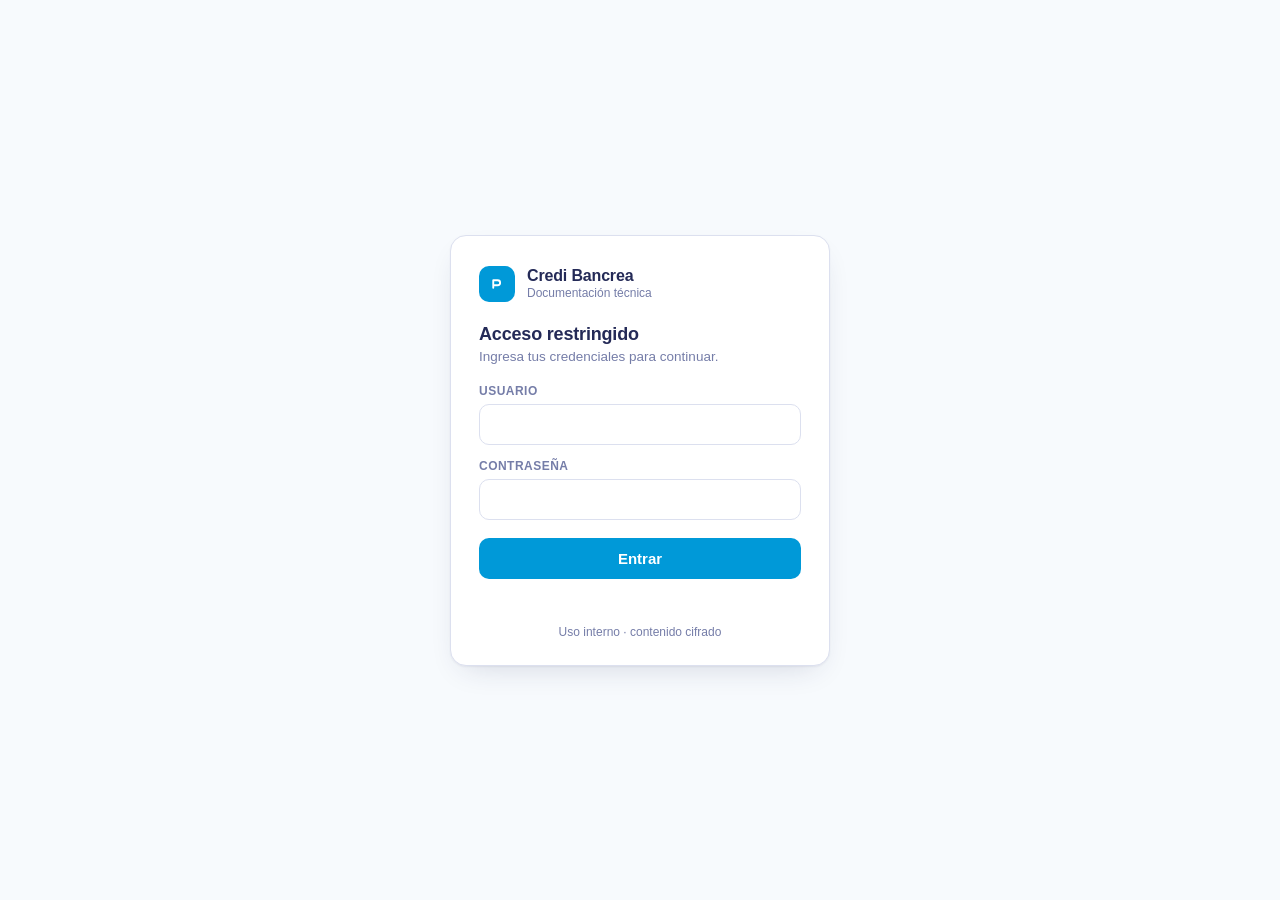
==== commit cbdfd6f1: "feat: acceso con usuario y contraseña en todas las rutas (contenido cifrado) - Cada ruta publicada (" ====
--- a/index.html
+++ b/index.html
@@ -3,175 +3,118 @@
 <head>
 <meta charset="utf-8">
 <meta name="viewport" content="width=device-width, initial-scale=1">
-<title>Credi Bancrea · Documentación técnica</title>
-<meta name="description" content="Portal de documentación técnica de Credi Bancrea: mapa de flujos de la app y análisis de sesiones Incode.">
+<meta name="robots" content="noindex, nofollow">
+<title>Credi Bancrea · Acceso</title>
 <link rel="icon" href="data:image/svg+xml,%3Csvg xmlns='http://www.w3.org/2000/svg' viewBox='0 0 64 64'%3E%3Crect width='64' height='64' rx='14' fill='%230099D8'/%3E%3Cpath d='M20 44V20h14a8 8 0 0 1 0 16H20' fill='none' stroke='%23fff' stroke-width='6' stroke-linecap='round' stroke-linejoin='round'/%3E%3C/svg%3E">
-<link rel="preconnect" href="https://fonts.googleapis.com">
-<link rel="preconnect" href="https://fonts.gstatic.com" crossorigin>
-<link rel="stylesheet" href="https://fonts.googleapis.com/css2?family=Inter:wght@400;500;600;700&display=swap">
 <style>
-  :root {
-    --azul:      #0099D8;
-    --azul-h:    #0084BB;
-    --navy:      #242A57;
-    --lima:      #A4CD39;
-    --gris-tx:   #757DA8;
-    --gris-2:    #778FAA;
-    --bg:        #F7FAFD;
-    --bg-2:      #F2F3F7;
-    --card:      #FFFFFF;
-    --line:      #DCE0EF;
-    --ink:       #242A57;
-    --shadow:    0 1px 2px rgba(36,42,87,.06), 0 10px 30px -12px rgba(36,42,87,.16);
-    --shadow-h:  0 2px 4px rgba(36,42,87,.08), 0 18px 40px -14px rgba(0,153,216,.28);
+  :root { --azul:#0099D8; --navy:#242A57; --lima:#A4CD39; --gris:#757DA8; --bg:#F7FAFD; --card:#fff; --line:#DCE0EF; --ink:#242A57; --err:#CC3B3B; }
+  @media (prefers-color-scheme: dark) {
+    :root:not([data-theme="light"]) { --bg:#0F1320; --card:#171E31; --line:#262E47; --ink:#E6E9F4; --navy:#E6E9F4; --gris:#9AA3C4; }
   }
-  @media (prefers-color-scheme: dark) {
-    :root:not([data-theme="light"]) {
-      --bg:#0F1320; --bg-2:#141A2B; --card:#171E31; --line:#262E47; --ink:#E6E9F4;
-      --gris-tx:#9AA3C4; --gris-2:#8D97B8; --navy:#E6E9F4;
-      --shadow:0 1px 2px rgba(0,0,0,.3), 0 10px 30px -12px rgba(0,0,0,.5);
-      --shadow-h:0 2px 4px rgba(0,0,0,.35), 0 18px 40px -14px rgba(0,153,216,.35);
-    }
-  }
-  :root[data-theme="dark"] {
-    --bg:#0F1320; --bg-2:#141A2B; --card:#171E31; --line:#262E47; --ink:#E6E9F4;
-    --gris-tx:#9AA3C4; --gris-2:#8D97B8; --navy:#E6E9F4;
-    --shadow:0 1px 2px rgba(0,0,0,.3), 0 10px 30px -12px rgba(0,0,0,.5);
-    --shadow-h:0 2px 4px rgba(0,0,0,.35), 0 18px 40px -14px rgba(0,153,216,.35);
-  }
-  * { box-sizing: border-box; }
-  html, body { height: 100%; }
-  body {
-    margin: 0; background: var(--bg); color: var(--ink);
-    font-family: Inter, -apple-system, "Segoe UI", Roboto, Helvetica, Arial, sans-serif;
-    font-size: 16px; line-height: 1.55; -webkit-font-smoothing: antialiased;
-    display: flex; flex-direction: column; min-height: 100vh;
-  }
-  a { color: var(--azul); }
-  a:focus-visible { outline: 2px solid var(--azul); outline-offset: 3px; border-radius: 6px; }
-
-  .top {
-    display: flex; align-items: center; justify-content: space-between; gap: 16px;
-    padding: 22px 28px; max-width: 1040px; width: 100%; margin: 0 auto;
-  }
-  .brand { display: inline-flex; align-items: center; gap: 12px; text-decoration: none; color: var(--navy); }
-  .brand .mark {
-    width: 34px; height: 34px; border-radius: 9px; background: var(--azul);
-    display: inline-grid; place-items: center; flex: none;
-  }
-  .brand .mark svg { width: 20px; height: 20px; }
-  .brand .name { font-weight: 700; font-size: 16px; letter-spacing: -.01em; }
-  .brand .name small { display: block; font-weight: 500; font-size: 12px; color: var(--gris-tx); letter-spacing: .02em; margin-top: 1px; }
-  .pill {
-    font-size: 12px; font-weight: 600; letter-spacing: .06em; text-transform: uppercase;
-    color: var(--gris-tx); border: 1px solid var(--line); border-radius: 999px; padding: 6px 12px; background: var(--card);
-  }
-
-  main { flex: 1; width: 100%; max-width: 1040px; margin: 0 auto; padding: 36px 28px 64px; }
-  .hero { max-width: 640px; margin: 10px 0 40px; }
-  .hero h1 {
-    font-size: clamp(30px, 4.2vw, 42px); font-weight: 700; line-height: 1.12;
-    letter-spacing: -.025em; margin: 0 0 12px; color: var(--navy); text-wrap: balance;
-  }
-  .hero h1 em { font-style: normal; color: var(--azul); }
-  .hero p { margin: 0; font-size: 17px; color: var(--gris-tx); max-width: 56ch; }
-
-  .grid { display: grid; grid-template-columns: repeat(auto-fit, minmax(300px, 1fr)); gap: 20px; }
-  .card {
-    position: relative; display: flex; flex-direction: column; gap: 14px;
-    background: var(--card); border: 1px solid var(--line); border-radius: 16px;
-    padding: 26px 26px 22px; text-decoration: none; color: inherit;
-    box-shadow: var(--shadow); transition: transform .18s ease, box-shadow .18s ease, border-color .18s ease;
-  }
-  .card:hover { transform: translateY(-2px); box-shadow: var(--shadow-h); border-color: rgba(0,153,216,.45); }
-  .card:focus-visible { outline: 2px solid var(--azul); outline-offset: 3px; }
-  .card .ico {
-    width: 44px; height: 44px; border-radius: 12px; display: grid; place-items: center;
-    background: var(--bg-2); color: var(--azul);
-  }
-  .card .ico svg { width: 22px; height: 22px; }
-  .card .tag {
-    position: absolute; top: 22px; right: 22px;
-    font-size: 11px; font-weight: 600; letter-spacing: .08em; text-transform: uppercase;
-    color: var(--gris-tx);
-  }
-  .card .tag.new { color: #5B8A12; }
-  .card .tag.new::before { content: ""; display: inline-block; width: 7px; height: 7px; border-radius: 50%; background: var(--lima); margin-right: 6px; vertical-align: 1px; }
-  .card h2 { margin: 4px 0 0; font-size: 21px; font-weight: 700; letter-spacing: -.015em; color: var(--navy); }
-  .card p { margin: 0; color: var(--gris-tx); font-size: 15px; flex: 1; }
-  .card .meta { display: flex; flex-wrap: wrap; gap: 8px; margin-top: 2px; }
-  .card .meta span {
-    font-size: 12px; font-weight: 500; color: var(--gris-2);
-    background: var(--bg-2); border-radius: 6px; padding: 4px 9px;
-  }
-  .card .cta {
-    display: inline-flex; align-items: center; gap: 8px; margin-top: 8px;
-    font-weight: 600; font-size: 14.5px; color: var(--azul);
-  }
-  .card .cta svg { width: 16px; height: 16px; transition: transform .18s ease; }
-  .card:hover .cta svg { transform: translateX(3px); }
-
-  footer {
-    border-top: 1px solid var(--line); background: var(--bg-2);
-  }
-  footer .in {
-    max-width: 1040px; margin: 0 auto; padding: 18px 28px;
-    display: flex; flex-wrap: wrap; gap: 8px 20px; justify-content: space-between;
-    font-size: 13px; color: var(--gris-tx);
-  }
-  @media (prefers-reduced-motion: reduce) { .card, .card .cta svg { transition: none; } .card:hover { transform: none; } }
-  @media (max-width: 560px) { .top, main, footer .in { padding-left: 18px; padding-right: 18px; } .card { padding: 22px 20px 20px; } }
+  :root[data-theme="dark"] { --bg:#0F1320; --card:#171E31; --line:#262E47; --ink:#E6E9F4; --navy:#E6E9F4; --gris:#9AA3C4; }
+  * { box-sizing:border-box; }
+  html,body { height:100%; }
+  body { margin:0; background:var(--bg); color:var(--ink); font-family:Inter,-apple-system,"Segoe UI",Roboto,Helvetica,Arial,sans-serif; display:grid; place-items:center; padding:24px; -webkit-font-smoothing:antialiased; }
+  .box { width:100%; max-width:380px; background:var(--card); border:1px solid var(--line); border-radius:16px; padding:30px 28px 26px; box-shadow:0 1px 2px rgba(36,42,87,.06),0 12px 32px -14px rgba(36,42,87,.2); }
+  .brand { display:flex; align-items:center; gap:12px; margin-bottom:22px; }
+  .mark { width:36px; height:36px; border-radius:10px; background:var(--azul); display:grid; place-items:center; flex:none; }
+  .mark svg { width:20px; height:20px; }
+  .brand b { display:block; font-size:16px; letter-spacing:-.01em; color:var(--navy); }
+  .brand small { display:block; font-size:12px; color:var(--gris); margin-top:1px; }
+  h1 { font-size:18px; font-weight:600; margin:0 0 4px; color:var(--navy); letter-spacing:-.01em; }
+  p.sub { margin:0 0 20px; font-size:13.5px; color:var(--gris); }
+  label { display:block; font-size:12px; font-weight:600; color:var(--gris); letter-spacing:.04em; text-transform:uppercase; margin:0 0 6px; }
+  input { width:100%; font:inherit; font-size:15px; color:var(--ink); background:transparent; border:1px solid var(--line); border-radius:10px; padding:11px 12px; margin-bottom:14px; outline:none; }
+  input:focus { border-color:var(--azul); box-shadow:0 0 0 3px rgba(0,153,216,.18); }
+  button { width:100%; font:inherit; font-weight:600; font-size:15px; color:#fff; background:var(--azul); border:0; border-radius:10px; padding:12px; cursor:pointer; margin-top:4px; }
+  button:hover { background:#0084BB; } button:disabled { opacity:.6; cursor:progress; }
+  button:focus-visible { outline:2px solid var(--navy); outline-offset:3px; }
+  .err { min-height:18px; font-size:13px; color:var(--err); margin:10px 0 0; }
+  .foot { margin-top:18px; font-size:12px; color:var(--gris); text-align:center; }
+  .hidden { display:none; }
+  .spin { text-align:center; color:var(--gris); font-size:14px; }
 </style>
 </head>
 <body>
-
-  <header class="top">
-    <a class="brand" href="./" aria-label="Credi Bancrea, inicio">
-      <span class="mark" aria-hidden="true">
-        <svg viewBox="0 0 64 64" fill="none"><path d="M20 44V20h14a8 8 0 0 1 0 16H20" stroke="#fff" stroke-width="6" stroke-linecap="round" stroke-linejoin="round"/></svg>
-      </span>
-      <span class="name">Credi Bancrea<small>Documentación técnica</small></span>
-    </a>
-    <span class="pill">Uso interno</span>
-  </header>
-
-  <main>
-    <section class="hero">
-      <h1>Conoce cómo funciona la <em>app</em>, por dentro.</h1>
-      <p>Material de referencia para el equipo de producto y desarrollo: flujos, pantallas, estados y el detalle de cómo se gestionan las sesiones de verificación de identidad.</p>
-    </section>
-
-    <nav class="grid" aria-label="Secciones">
-      <a class="card" href="flujos/">
-        <span class="ico" aria-hidden="true">
-          <svg viewBox="0 0 24 24" fill="none" stroke="currentColor" stroke-width="1.8" stroke-linecap="round" stroke-linejoin="round"><rect x="3" y="3" width="7" height="7" rx="1.5"/><rect x="14" y="3" width="7" height="7" rx="1.5"/><rect x="14" y="14" width="7" height="7" rx="1.5"/><path d="M6.5 10v4a2 2 0 0 0 2 2H14"/></svg>
-        </span>
-        <span class="tag">Referencia</span>
-        <h2>Mapa de flujos de la app</h2>
-        <p>Arranque, formas de ingresar, flujo del colaborador, KYC del cliente, estados y documentos — con las 114 pantallas reales verificadas contra el código.</p>
-        <span class="meta"><span>Flujos</span><span>Estados</span><span>Pantallas</span></span>
-        <span class="cta">Abrir el mapa <svg viewBox="0 0 24 24" fill="none" stroke="currentColor" stroke-width="2" stroke-linecap="round" stroke-linejoin="round"><path d="M5 12h14M13 6l6 6-6 6"/></svg></span>
-      </a>
-
-      <a class="card" href="incode/">
-        <span class="ico" aria-hidden="true">
-          <svg viewBox="0 0 24 24" fill="none" stroke="currentColor" stroke-width="1.8" stroke-linecap="round" stroke-linejoin="round"><rect x="3" y="5" width="18" height="14" rx="2.5"/><circle cx="9" cy="12" r="2.2"/><path d="M5.5 17.5c.6-1.9 1.9-2.8 3.5-2.8s2.9.9 3.5 2.8M15 10h3.5M15 13.5h3.5"/></svg>
-        </span>
-        <span class="tag new">Nuevo</span>
-        <h2>Sesiones Incode</h2>
-        <p>Cómo nacen, se reusan y se renuevan las sesiones de verificación de identidad en el sistema actual, y dónde nos afecta la deprecación de Session Restart anunciada por Incode.</p>
-        <span class="meta"><span>Backend</span><span>App</span><span>Deprecación</span></span>
-        <span class="cta">Ver el análisis <svg viewBox="0 0 24 24" fill="none" stroke="currentColor" stroke-width="2" stroke-linecap="round" stroke-linejoin="round"><path d="M5 12h14M13 6l6 6-6 6"/></svg></span>
-      </a>
-    </nav>
+  <main class="box" id="box">
+    <div class="brand">
+      <span class="mark" aria-hidden="true"><svg viewBox="0 0 64 64" fill="none"><path d="M20 44V20h14a8 8 0 0 1 0 16H20" stroke="#fff" stroke-width="6" stroke-linecap="round" stroke-linejoin="round"/></svg></span>
+      <span><b>Credi Bancrea</b><small>Documentación técnica</small></span>
+    </div>
+    <div id="spin" class="spin hidden">Verificando sesión…</div>
+    <form id="f" autocomplete="off">
+      <h1>Acceso restringido</h1>
+      <p class="sub">Ingresa tus credenciales para continuar.</p>
+      <label for="u">Usuario</label>
+      <input id="u" name="u" inputmode="numeric" autocomplete="username" required>
+      <label for="p">Contraseña</label>
+      <input id="p" name="p" type="password" autocomplete="current-password" required>
+      <button id="b" type="submit">Entrar</button>
+      <div class="err" id="e" role="alert"></div>
+    </form>
+    <div class="foot">Uso interno · contenido cifrado</div>
   </main>
 
-  <footer>
-    <div class="in">
-      <span>Credi Bancrea · Documentación técnica interna</span>
-      <span>Contenido verificado contra el código de la app y el backend</span>
-    </div>
-  </footer>
+<script>
+(function () {
+  var USER_HASH = "b869414a80553486cbe69006080984d36896a671c5249d7086890b59acc8eb8e";
+  var SALT = "Uo6McItUBMXsmYdI359rFg==", IV = "aIXXueM9Gk9CdmC1", CT = "esN6kWhi/NdhHUaZi/[base64]/KemKIYo9BOOeZagitKhwZbsJ7okDwL3He6BkniKF11EcYkaK0ZU8RdyNJmQvfqgYrDfsmzgWnoHSG3eX3DRz1MSqpm2w71VA7mkOWADVoK0n52JsPhJNqlPpZJuaMiPZR2PvLNzA/ZpEEaJaORx2k7NLlicG0a8zpMoHP9ucH1z0zsK9Tk91LJfEXpW2Ppy0soLQrpFJjkW/ik/S8acOcFRU03bkRp0OhqYAf5W6h5IaoAAlGLfA86WXWkkFIyyS/JbQW4hyAymOdHeimA/Otknh7aRsVxk/c2d+6r3DqaLDipYbUS046LzrENj1QqSPknG2zc7FVz29hYfEbmYk+QEDdEHHM/8WzKSJ3dryx5YPdgn8wtt9ylm5ck+SmGeTAqv9D4B8NZysUMB8thuj1i5d9oKJ1XuWvXJeICUQS6TtIJ80tCuSvrQ6ZQorKmqQvFbCHgzcUNV1ddI/gk9WSdAUugM9ULmYmlYMe+C8wRJeCNsptC35lYxY1kNbPYmMUdpk8xJJNbTIUzd9bDYSgw1TelReJN42bkuhswsOZPO+1iObEslGuyD76k/iuN/+KNxFfnatBABCa6XN4RLB88uGURnZeDpW2L+Eh7govEYxRMgcfytg1XcfE6rTaHRVf50w07+wNWKR/SI1XzG127EZDv8KWwgRECeHjJU/ANN73Nw86RKj0RMvMpiTOQNwEYx0d7flY3eRnkvLk/JqVLNYC7hwTAp0nk+gaE1mHQq4MzS1kVZ5IrOj4jvkOuI/PT3DlqBj5ivnlebaZU6dw7tL6kFJuxn+q6V4KaPC1gwDuiH0dUppdzjNIMFG5yVjGKAlv5WAqAt4r7sJuvjixkZg4X+um7jDlS8Zn7JQ7iBuufwzvIFnqNiUvtSA0j2jGsSK3dm65aqcjzLOb6pJS0TXlxZ27zwVnq8JFjcnAGd//[base64]/n7CvJOkJDJGvknoENe/xIZ1BVJx/MSjcnTvAP94s+2pbYxP/rhPr/zqeIlQLgdoyYFXPVJ0Q+S4NkIBcEwzHUFhbyTD8QcGzZ04/kqNmH9fPgxZxmCuwWc2lkHKY4qYlqo9tIUkEHcP+f02BfR2ESY76D0iVuRNhxSg53/NknGHgbqIBhJntLVO1AIHQ6TKr2au8ONAhoM56LPM6afiQF9r8DWpYhwKic6Ixxn+bk65kwGOgj8qg/o6mgy8mHsneMhgvdVHFzsDSiATI+ikZpHBEX/+6rvl6fifZmHd6GxanRvUCS8yeKZI8CCKkR59U1ffGA8BC9+bcw4uJtuOyuok8dCH5LJkRiwQ7kmkbwoUuktx+OhCMoYXU6u+zh2dY/4X2dz1/[base64]/tveXJFtQGlaObAM5gzM+mZjMO4E6nyWx8bepk0Iy2ILVVozm69M6qrb2alIL3ABNU47emtbNuoI2lBYNNVJ7MgZpFYBrt55YFT90UC4lhl5U7s7G9mVXvakLF9mItscI3K9ItGQc7wGgNu1aJiI/xmcULYpFkRUSGS4j10YJ3PZ1zWg7Tsmakq6mACHNNrKfm15sVXMjg5lUN1OTCpu3GpQwelwaCifKk1M8qV6UG5E2NfFAxZt+yQTioVcIH687sbIeBL9r2Evv5BVjrIFtj2zc1CM2usU4crVqXWxDPPBLKBKfsiN1Adk79x99wg1kq7bvnBj/[base64]/TY/NnpPcZzNln673CAo77MnefL6eSWza4T+SLoS2AlMaXG8bAC5BxIbSxfoN8JgTsQDM1qV4/7gfTrbkg8llpgG2NUT6pmQQcTkpfNDTjb1o4K4sDATSZmFuxMyTh5M68Q5PuVOPA+zUMkMr6YLduzfN9drTMWV754Dn9wGvMdYMVfkb6lvEpM3K1/YoEC11liIbj8KI5HZXTvnluDrxw50VZFHcmj+xkXUrRxLIUWGnYQ9N0uHJtMZ4vnr12/GOcUtAb53jHqEl3dm8YH5fGn50PvgJrsd1tkvMFlt36snR79jOr8kkW5O+15XTmINLQpTF5Qw5J5EqlZWP7dp17XiloCDjb9Cm8zjq4qKrvJsP65qDhSlfe9p5XpKLZEgofFVk3Fw7IxBWpuUe27tX921OQJx87sXtilmTVzALCE6tfRYH+zvRNqEQq2/BVjOvNT36Ph8E8OynMTwrErmnFIMO/FHVxmIeAi1W6G08L7yIbjeetm0JDbB/CzsmFBRks6TT36Ecu5SCOfDZJPtjGdZiruPtrVZ2mrF8Ct7uccixKCTVsts5eZsAABhu/2L3aA7lptXYE/DSbLYCUlQGSOdMABjX867HViUuLsxIapB6lBu2YbpFb8S3Fsa37jPqI2uFdrTtW8RbDnsRf4+LQPGYg4zPw8Wz8/[base64]/wVFrorPjwM+yj8K5G/at5EFbaWG9yQjRrjnbrTcgBGK5vUta4gzYxa/[base64]/0P6hrdAkMtMyc2AnjnBY3YfblLXmsW7C37o0/ytQwiexbFf907igOhgYiiuLCAE79fYoXATFgHTQk3SYzYKxlY6/IC5hN9dOA6gLjbNArUtSEu1DZbekSBl9057u+F23TmL7ORIpTmRn2/WXZgjoocF0jBZz1tWQ5erfnDRDH9Ie8rYKeSCG16txYpYzQpl//uw06UvPZGSz4Nfd4ZU4bZ1eCQy7LJkeSNhSqH/cjTb3W2a6f0DkNLaF2SLyoWF8gRdN3Bv7T6ztELCPKP5xEuOsxvWj1CHErT/DMGyB5Ddfgdu1B7YJRE3ihSuLbCK+DW/zflZp+ul6oWaibdv8H3uP8IUVnToM3zIB7YO7ZKGxU7egsbUbCUIsGNgqv+9JVHHighajR+3cEmJ8NRBiUeqH++FHmqzs/yxBmaCN4o4r8y2gfyHDrkacJ8xRDdMkT5oMKd7Uwg40BJugwD4qXW71/OL+zqrff2eYZkuT3qq9Tdkum64gvdswfwgGEmfn/3Jm7UaWWODEk05ohmZP0WutWAz1Xy5BUq5balG462L7G0a7Qe7ph5eaSc1uM+TRx6PwgZE9zuNjH5+mNkxYHHb6CsxIjCcAetBQ/hiCnz4MTm/fyyfnN7LUdTjpOjCXyiI8Gdg1FDfa6iY9e+5WeXfVKapdbqlmTV1MaCGClvCMA0ERdU3HRbwbw6ETn9kRfdXcbXgbYkaXj+Ck7FS8/9RQyXhIzjznuIjM3UpWZQBKJw3HyCc+RJejgRnIjccASXkxXTXLHY1uy1H/4A04cIkXIWTHkCNUAPCYCpWQbb0HsDzYIZFIhreb/uHrYPFmQAF79RClgHy9FQmXvb/BqQOrVZAcoIsqo57Kt4/XHERdqNpeXsKZwVQ31LG5J7pz5cnHYuu7wW5/u409tzN9PduRl8tuwB0SX9ECPGp/oEf8aUpPC6scHti/UQdB12suOdcaQdthYI/L2Ce6Sj9EWDsdOOPZqWrOhmvQ3F4LPoQLyPqZ1OeyFHYVKscwP53anjbBQBK7kBIDI3TOMSK4jppr7zUDOcxP9bMy3fSfZ8fZDIcxQk2Xb6E9duEZTXUDJ8tPxYKh2gjvQxxPitRI98SSOq4dXiA5cgjlCGnMXkWF53LknvvKAYHoNPuUq120/fw3GOvg9Ys9S3PBRLYaig/tJcNETBSoTOQ9uXkDW/rHTkqr+FD+k9fuGUSYL0fX/RpsoZ2bt4LvK6o/wUoXys8AI7tmo8IbF52nHCJU6BZJPZ/4SC7cFg5iNQPfWOHWvlSyat986gzmVgSZIrr+p8RjtRQVm2mvCgiYF1+nApj5D0apQZ+qSibL+HJ/2avxJeetWljdnX3d1A+i6Ntk1PND0kYwLR6lpUldoB+riNDD50Gj+LWb+707aXsuTqRaSRE+rniAzcQwMKUquxTR9BNMKgHom5sLNqaqw2lTD+cxF6rh8qgrPQNorgoQufvay/W+rO/3e0XkFUWsKOSMrmQGgkoPOWQgnYExU4IrFjJQofTczJ9RY9nrBz116SAO4myLzqOjDnmSO5DFkGZNkR+iEuLT7yh/kTeGsWWe3IurkwdvBnPmG8+e6qiTTGdSCFGDG6bMVfiQ8dxIiH/P4ZDFtW1yiloN2plhbYdJgOgE7v7dxx6cpKRVs5cH2b80fPBerK6JpmqKtS7cq25WIQMKVwhZNplFpE+k7H/5Vo2MP3P3028LTnZyn31RDBoIAgGZ6oYV5GFOsBoJYv7LpMlTFDHOvGtMd7igbaXXLI4UP04mAvF4m6Z05VGNYIzcwmD3lIlgN/scISOEj7Co2CwaLrgfoZtDt/ATU+mlvCSFbz+/iXKQp4e3vdnuYNWHB9jJMhhtzTUlicCdeIFefNutUBbSkTlZbfaFQhlf8yXuIjUQn/YBpibXvGNohigaJzYQ6af6hzWxL765ldgkfLKnSi1OEZg2qk3AvjcHwOotn/+kEwUNx5ua5KwrKP6/YceWGdnuJko+xhHfQK+Pd25FuJkydMrQ2VOjGK+rSrqA0qggnq9YrJIt8gUUmjFIkurHuCNI3uwfGHmXXVG1vCOpmyy5FMOBJN58+GLpOtgHQQnA/BMctiZr/jD0eH6EF0l/R81aF1SnY3J8RQbw50qut38RZLphtXv3YbxrbPc3GEt2o7U3zcszumZNGLYb4Xxe+cFImrnFi/rcBOA/bN2oYs5CMxGswNt60C1N6PEWCk0Fdy4+r34bksBYd0BkXrPAgNefQD2lyAyKGs6ytvuJvV7I7ZnBDpttHJ5bqdbnm1E4RkLIqNowsnXPDNjIvs9yeV7s/[base64]/[base64]/g4w957OYS5f2FKQ+deAvQPT5t1Iy08Hl4h6ovbrAquRN3so5GmKUF1JHZN3YgAvsYeWnF9rB2p6i3fRxlO0qfn23ll6Nbtpd9QWg59U1Ba7hOgHDe72N03lu1Pr+xsESXOoi14hMi5NmCQ+FucFuogu2mTfvhC8P1r4VVD0PSFKFYJDIowJnJUObTjJRYU/ayc78xwVU7LALlCSg6K3mhuIMO75Lr0FisPHI1BEmY3yzlsF1UNhktX/mMBHJkLYne6gDd3WvM6ku4Q4Z58ZolJkcw78HwimU4UBUu4uiD2B0/4Q6wQCTS2V675szB/ZEK/CLUsbvO6fc5Tbuc9n7cG6+nGebVaSU1wdQRIU+Kzjrgd7rN/h5j2fPTs+kuNjWZ/kwHJfoNei4StTtqqLPFw2I7YxX/24xHDZrSTdBlQnxyhls7SIJUS5nUJTGnm9+CuRzwL3rZRPmnRNGbsAYihtImwa3IJAnEqUArvKe+oHfGLoGDoywPi+co0CYADR0f0dJ+0fnkdUMOw8DBI6vN/uSMsoYpNjO5T9DTIp7WxCX/OkodcxLW5J9nTE4MmnbSFTDjksq/Jb6ONWCGrNUmn1+OzxCi2JTYS4FyxOQR/hIuN7wYrrfK3uG0MeQ92NTtL6b0TNCTuOJNlIHDzcZmW1N4rHS+wfMWoNKhM/k6RAD5atKR+Flxv6s4Aqg7dryGkRbLXGVMj4snrxM4k73XDZRxeoaNFuZXhI5etcm6BHsrY+livhgdhtQyQoSiDv3WOW8eS2F+kL1Jj5C2jFJ00c2CCv/[base64]/LN9CCW8RDvYIVc0E9VHyiGbNUh7sUSbqddVwVD58l1nR2WiVi8zag8dCq3ixYcSSIUjFPxH12n1LXSCqkOQDUBUKVR2rcjiAWjByKbYq4dJJKwsK3vlmXpKlvwuyyWR53rUo1RtNlDgx7Mx/wZJMPzCSO9OkMtNEqGzJtDqpbXCM5bkGHoUqQQUVygeCKTm1USokwtp6SE0u9QI+rUJmgcJHowfzI6D1IZIxUpJjJq2sEVEuLcBvySJiolJlvZHRHqN80Wezq6AYF1N3cmwUeMjXjLa0EBlNVs/urUX+fBtk6fB+hPDRv6NZ+cGD+1fzAW7oI88glI44OKwFZNlIAN/[base64]/w1TWlVeEdXAzqWvDZC85sPiHXTIlhNaXT0W7FgMBDXCgvgTivNMVbhR+qCwNJcYkX1mgDU9JaFEvkiiejMZ4NpDdsBf66Eqn/CKNErZDCbXrno6rnqBlGwK3i5WXV86Dt3xFn2jOFty6RakpRWYzInKjhRok4HnSLoWVX0v4ijbN+OccgnrPfqY8Spalf/+ShMXkwm26ubTZoqLOnTeOrh1P8sHy+U0h532zB38HBpX7LziF8XkQ5/SU+RqeQpKgKCVAcpZNlxzpB4vOmJrzbX7u/IOU5cIymw78AmZJYs5qCDDCfI8O/cBIsBvH6tRjRJlrrSrFPIgpmeCQ74BUY8QKyO+gAoo9XRM8J3PE3FWsAGl8kYka6kVZMVBs9kmnPIKfFvmkOo5XfNsrJ+ughoK2byiIEAzrJ6W1pWdTOjh4uEUTRGsT9agm65CZkHDwC3IJBaRCOCUY39VddGHl1JD9stxYCUFmKKsbtL/w2JyMcxh+jpkcwlsPDiVnlma88pfjB3ds833t+oRKhXckUMZEA9MIoNt2317eNw4R2+zvd886k82WCvF9PJtSoIyOX8DtmtgtfctLZwSN49eBYR9EJ21yUKClmo4LSNtj76DJzzZvez7dKUqEd4nGfYSUW4Y3ZJfLzahXOzq8hji63H/5GC10zaFUOlkC99usQVWpcDClQYvB1kYDAdLZiznGYaZMC4Oh7g0H3JfxAJMk3bKDC8ER/2U6uR6JpbGvfMmjFKNdGxlt00tsRNFnfraKtO9an/qxiYJOUP6HdUdDNTJFdtByZZe5hMVA8nBveVwyAVdd1NRIzTZBM7TTB4vpbwdQZk2EmnL/Fu1WYfevNNRgbKTHNTaMleGziBshdD+FGqaJp5P9k/Kz03a52G8vjMsn9ohLROQGjCqiTGgM6iNUznw4LlHfI/kaI4LSWOYwl5utEllxx6LP9CN9agmD7DwRdbcf1QATsXRMnrSfPIUMnkj4kv3kotouMCEAPhMo5qHHJTvpHb3WnzUl3S2/JKI3Xmx0nRwRy91aZD2xhns/AG5NwKFCy4vJcIw4tLNyLXggtKny+f8whVFUYFu0sOUUfQPRmKQjtufSDk+UTA8R6q00aHo0xwp63uiUszHzfYaqASVAkddiJ9PQiLk16mz4UPbpYIjSR+YBRERsekXijZAhETnRrqVLbTkbyaRKpUEve9/jXHhEUvUG/jjjllvcHwqPIXX5rX3Ck1z+z31ZNI3PFuTaQF+Yl74x3vaxlpWz/7OihpdUH/dNjXURr3ilr7InDk1xR3MTiZ+zDc5e0m+R6dyGxtp6a03LGGuj89JvtWhcHowRA9W0m3cdbju/GGQlB/X8vO7ABbBBJaSEo2lbeLlMFu4s4oPhYKH5uy1hshCvN1/OnZZEWyXqYktcj1LD+B8uC7jkZj1vmJebnQwZ8J2ojc3FlK8AphbsCbkd73DowgKFxIsAa67rF01fS7SGhMVH15nHIptLAAHMk/JuM2NVBa1OwXID3tqQ1zNn9a6G0mhTTkq/w2SlamC6n9ltuwpmtLvcfEoumcWXAg16mSC1Iw7mfmRpGX0mQ4kWcFMnYOuhYUeKvz7zX7rno4Sg2c57zVQNGGVg7oAYHXpTD/UAkc6RH9iGhGDjOswJLi/aApv1nIV4eZDTaVrzKErLqcFHLCK/LFEUvHK6Z58mJyZVcFZ/lGumh7EKr2zWmcvmwgpHFu+ItLoB7Vfi3j3g3vcLygy4HWhFm9F18skBUbuv0sBfng/uI/QQy2Lf9w1IJWtIbyxonhAk8Or5mEPExQCBa/599T+xt2+OMC4tab6W0OcSlUrYdQqzzi89M795Er1nomOkn8sGtxwcv3nnrd67LtIx/MeifmMZx7TjaskS7of25BeWa03V4EaomIbuOVYbCNtW2L8xHL9ShBV2ec/+Jb+p8JenFra0Xi5aiqSI409VgZgyypzv7iBNXZxNloUm4E9M1q4mnYq8FdUr/0aFavzh2l8GC+kbGH48EWyVebXxYqr/RxcChGKWF8muRlrQdNNs6lN7BC6udu86x3sGtSppWBJ78V6jh2DJD5NDNzhDxHm9f8PKHv9kidnSBWghIDoS97E7xiJux0olPxO6kJnPSiN7YAyjK2hwS6zPx3UyntZO9g4QXk5bF9kMqGJdjEWcmIabCHnP5J4wREtmQp/R2KYNmblyoYkqb4sI/+J/6VCSB6RJY2B6B3IC6XY5K8cHj2gz35tqEQCU5AQ/[base64]/o/i+UD5YXCNZ2wUn+uXf7SCQnazmxL4uTe15mAsv50XjCgnrP78CT2Az8r39yc8Qb7Emi93pmgN3n04UmCkTKsUjy8Lb3Vlkn8EpvCOJF50ctwR7YmfuIVFoX6EjGXRfb3gnCNIDkk2GWdTnBS8YnwjPvOwLGHW/SwtLw4D+0uZObZocboJntzY7pNuyAYzuE/WbKeG77UBLXdNXHPNTrpxxmiS8Eymq5wtRc0sHmaihpR47uYH51GC06JjOGn8ZxcQQThhrDgabzEft2LDnajsoiKQXl14Uny99mQY/yZlaan3Pb+o5fQKNFyZlCzhyCFoqh++BuTcstQIaqjPnEtRs8hy9NIKvBaaTfVvuKlMA7CrahTRtvNhnCyjlWOfsE2uFIznM7bJWfZQQzfDYlTFKYa/T50+hYq+9pFgzcOP0U2Si5L1VwpPOh/pHLglNuZ8laVXoQBRH1FIInoOyKf9XTYw2q8mgVk9WzGGC+paFX82Olr9ttnPOavvb98CjueczMe+5NxZktXPGYSrMFzBqjCeTSlSwTf5nSkxpu/qBkIb8sM5uYg/5x4UH9S8yAw/MEuqC92Q6I4BNOSuDQcpyTlUj2O1Nz17DfNWx9wV8dhJem5+UsV9/LpzKdAM/kRForQY6orze1gGS1VcXabXlY6g9jxi6Jd/Fvf3dDgDV2bMyeU8fljcBxf0Ilrs8kVDjWH79d8E0Vii3xa8BrX7n3PY0giPzjwYrKIbXqCVTtdwvAKv1Xo0IUCoZ8Z0xeBOBFcFH5SfRODQPCPU6L/3tOj6henf0eQ1c5F9OwHd1xqi+wvcY46EM+p0m4MHR+2yI8Hgi0gXxJyYZbm14o8s92T8M+GvOm+X/GeiIls8JlNx5QT3C1hJ+5wesGGM8WrRb7LVOOm87A9Op1lEqET1C6IGEL9lkD+lRMgyGpccWgvuV4W1pSh/hUsff7t+nrjE0lVv9AcWv3a1T3bza5G5e1J13GtoIh4RbMe5YWhD+EZbQlLPy95ggGh26nZLXiK2ydZTVr9PXsnyYUC6OI2cTHXRF89J3UMxAmcjcIpmG3WPiqhNuVM1z/mGTXYjkEWZwR8LJEzNEI1Vcqt2dxKfQP2OFGbBiEZjIidrjSH/A+sIW1UoqpDq/Nei3HOs4edR18KwtFwCGLAmnlu33HlkOwsgPTJmapjT+pSOwm9uUSWR0+gFvwifLqcm0jaty07KqSq74sPWAfPKEa7mfCPcQd6OGUBA0Us7qEHYvitP/rup91SwVT6yO0K2sUlcN39/it0R+sJ8nnO3TMOnDVrMTKhlAu1qE6ctCAdnJuM+JToIvHIunsuSoYDKvUHwXYxCYnXlJ4khwgblyMn+m+D+gX3B92ouDq6z1aXQneDoC2+1RrB7jGN/biBkrVRzpibSKVe/4zh3fvdZSNs3jH9pY3x+Mg+GWNQ3Un8srZetZsw4NsWVEGYroSnVelrUHlWyTP7c3fjlQ6zuVaGa3FcVRObSjE0jO3SzDZxHx2RHyppqXOLd8Wo1nD8/FLrQh/z0um8leETEIg1j4zX/JrS2tSf1yYbdTYpQ8uyJjKNU4gX7W/V8QzyTBCEL6MDwrHRWjl40nHdsm9dvHJaEf5cwFSr12AaKr7Ljv9ZVwtF5Q0twOFSVMeZM2iFdFjTE3Z7/ICc3sXQehP", ITER = 600000;
+  var SS_KEY = "cb_k";
+  var enc = new TextEncoder(), dec = new TextDecoder();
 
+  function b64d(s) { var bin = atob(s), u = new Uint8Array(bin.length); for (var i = 0; i < bin.length; i++) u[i] = bin.charCodeAt(i); return u; }
+  function b64e(u) { var s = ""; for (var i = 0; i < u.length; i++) s += String.fromCharCode(u[i]); return btoa(s); }
+  function hex(buf) { return Array.prototype.map.call(new Uint8Array(buf), function (b) { return ("0" + b.toString(16)).slice(-2); }).join(""); }
+
+  function deriveKey(pass) {
+    return crypto.subtle.importKey("raw", enc.encode(pass), "PBKDF2", false, ["deriveKey"]).then(function (km) {
+      return crypto.subtle.deriveKey({ name: "PBKDF2", salt: b64d(SALT), iterations: ITER, hash: "SHA-256" }, km,
+        { name: "AES-GCM", length: 256 }, true, ["decrypt"]);
+    });
+  }
+  function importRaw(rawB64) {
+    return crypto.subtle.importKey("raw", b64d(rawB64), { name: "AES-GCM" }, true, ["decrypt"]);
+  }
+  function decryptWith(key) {
+    return crypto.subtle.decrypt({ name: "AES-GCM", iv: b64d(IV) }, key, b64d(CT)).then(function (pt) { return dec.decode(pt); });
+  }
+  function render(html) {
+    document.open(); document.write(html); document.close();
+  }
+
+  var f = document.getElementById("f"), e = document.getElementById("e"), b = document.getElementById("b"), spin = document.getElementById("spin");
+
+  // Sesión ya abierta en esta pestaña: descifra en silencio.
+  var saved = null;
+  try { saved = sessionStorage.getItem(SS_KEY); } catch (_) {}
+  if (saved) {
+    f.classList.add("hidden"); spin.classList.remove("hidden");
+    importRaw(saved).then(decryptWith).then(render).catch(function () {
+      try { sessionStorage.removeItem(SS_KEY); } catch (_) {}
+      spin.classList.add("hidden"); f.classList.remove("hidden");
+    });
+  }
+
+  f.addEventListener("submit", function (ev) {
+    ev.preventDefault(); e.textContent = ""; b.disabled = true;
+    var u = document.getElementById("u").value.trim(), p = document.getElementById("p").value;
+    crypto.subtle.digest("SHA-256", enc.encode(u)).then(function (h) {
+      if (hex(h) !== USER_HASH) throw new Error("bad");
+      return deriveKey(p);
+    }).then(function (key) {
+      return decryptWith(key).then(function (html) {
+        return crypto.subtle.exportKey("raw", key).then(function (raw) {
+          try { sessionStorage.setItem(SS_KEY, b64e(new Uint8Array(raw))); } catch (_) {}
+          render(html);
+        });
+      });
+    }).catch(function () {
+      b.disabled = false;
+      e.textContent = "Usuario o contraseña incorrectos.";
+      document.getElementById("p").value = ""; document.getElementById("p").focus();
+    });
+  });
+})();
+</script>
 </body>
 </html>
